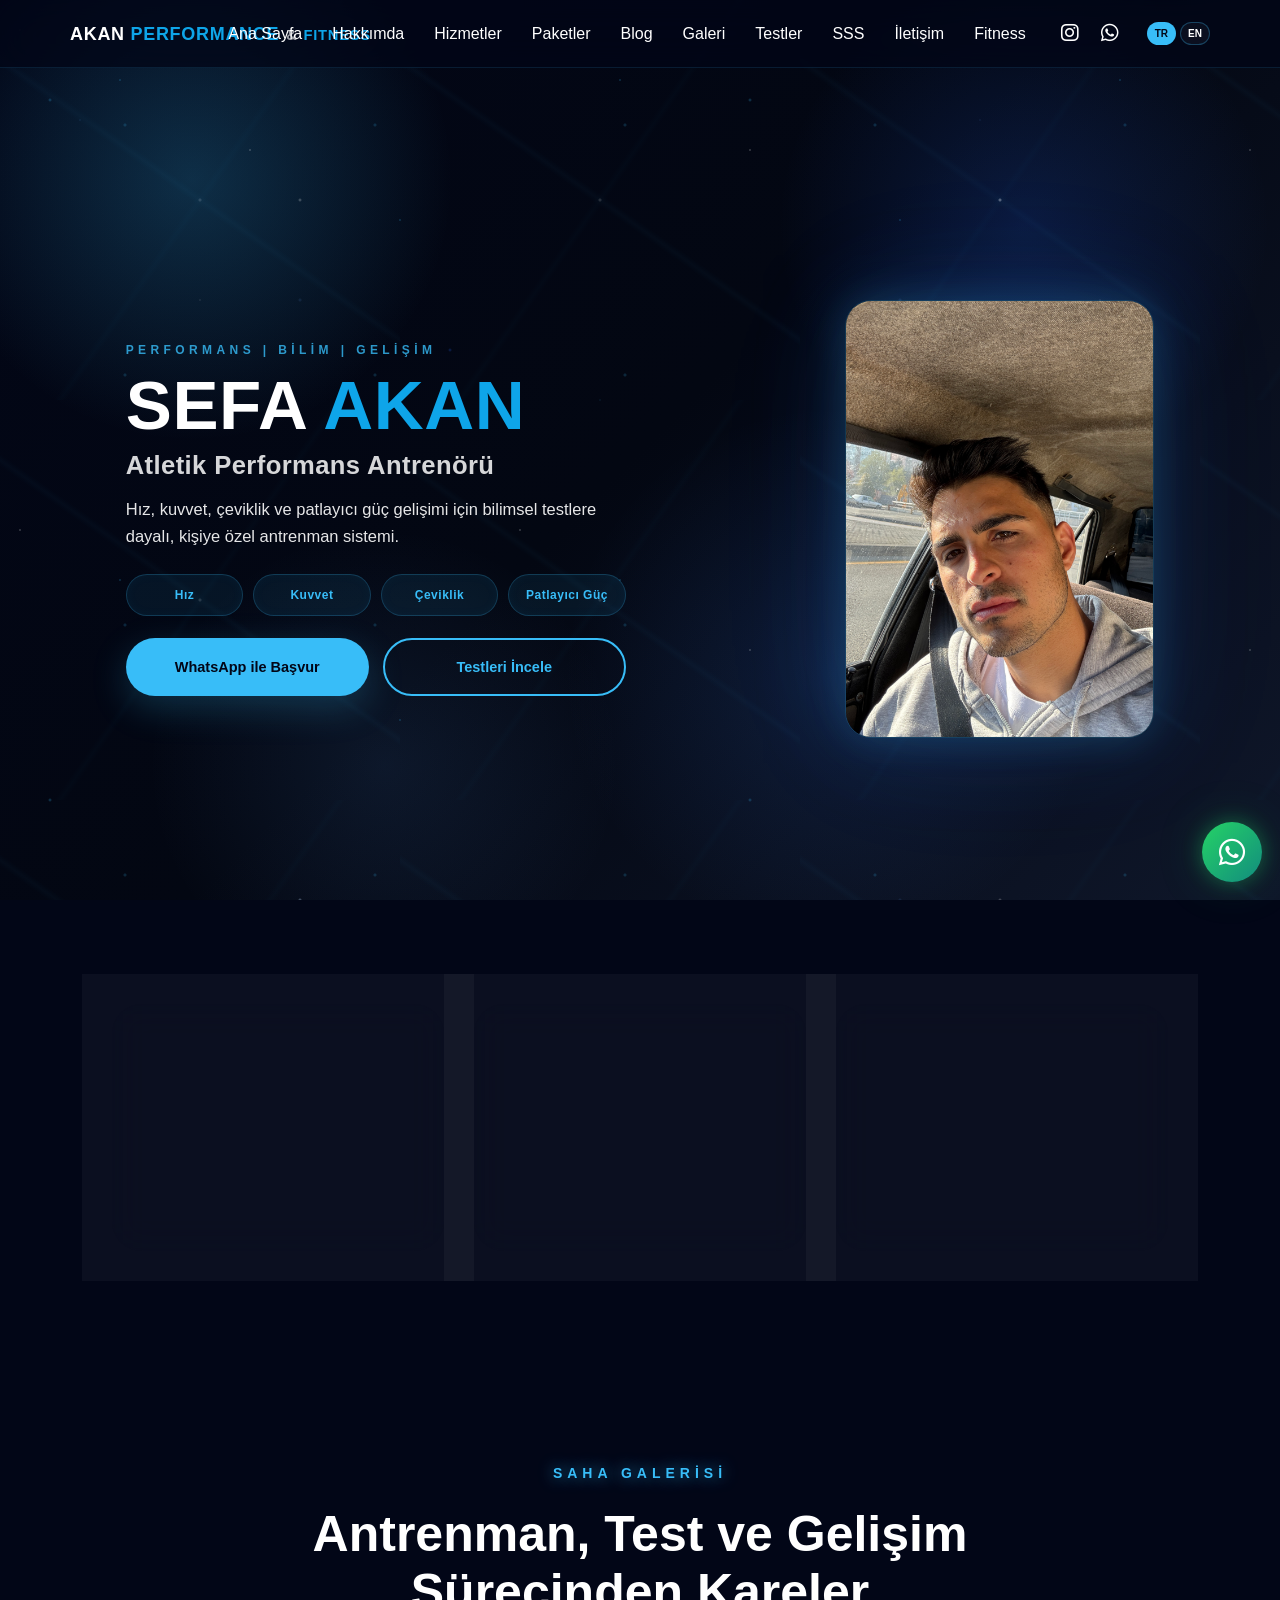
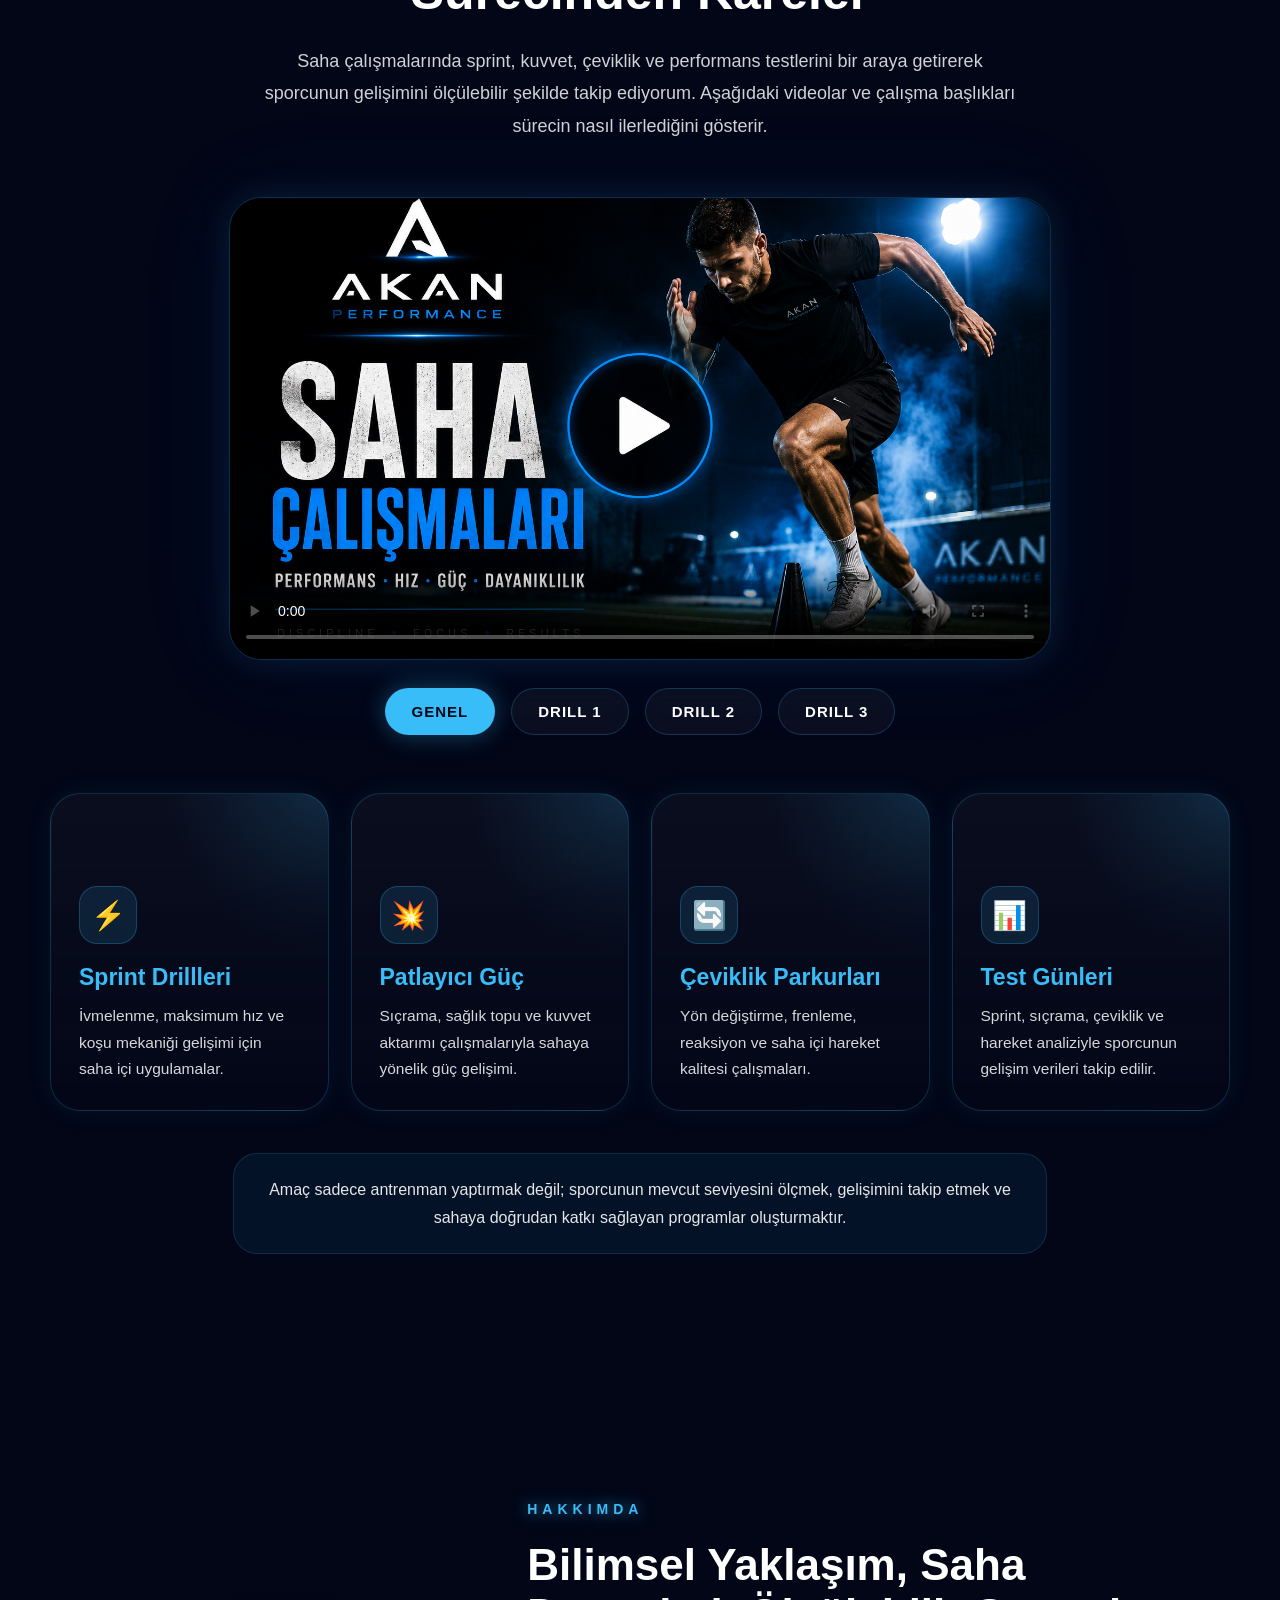
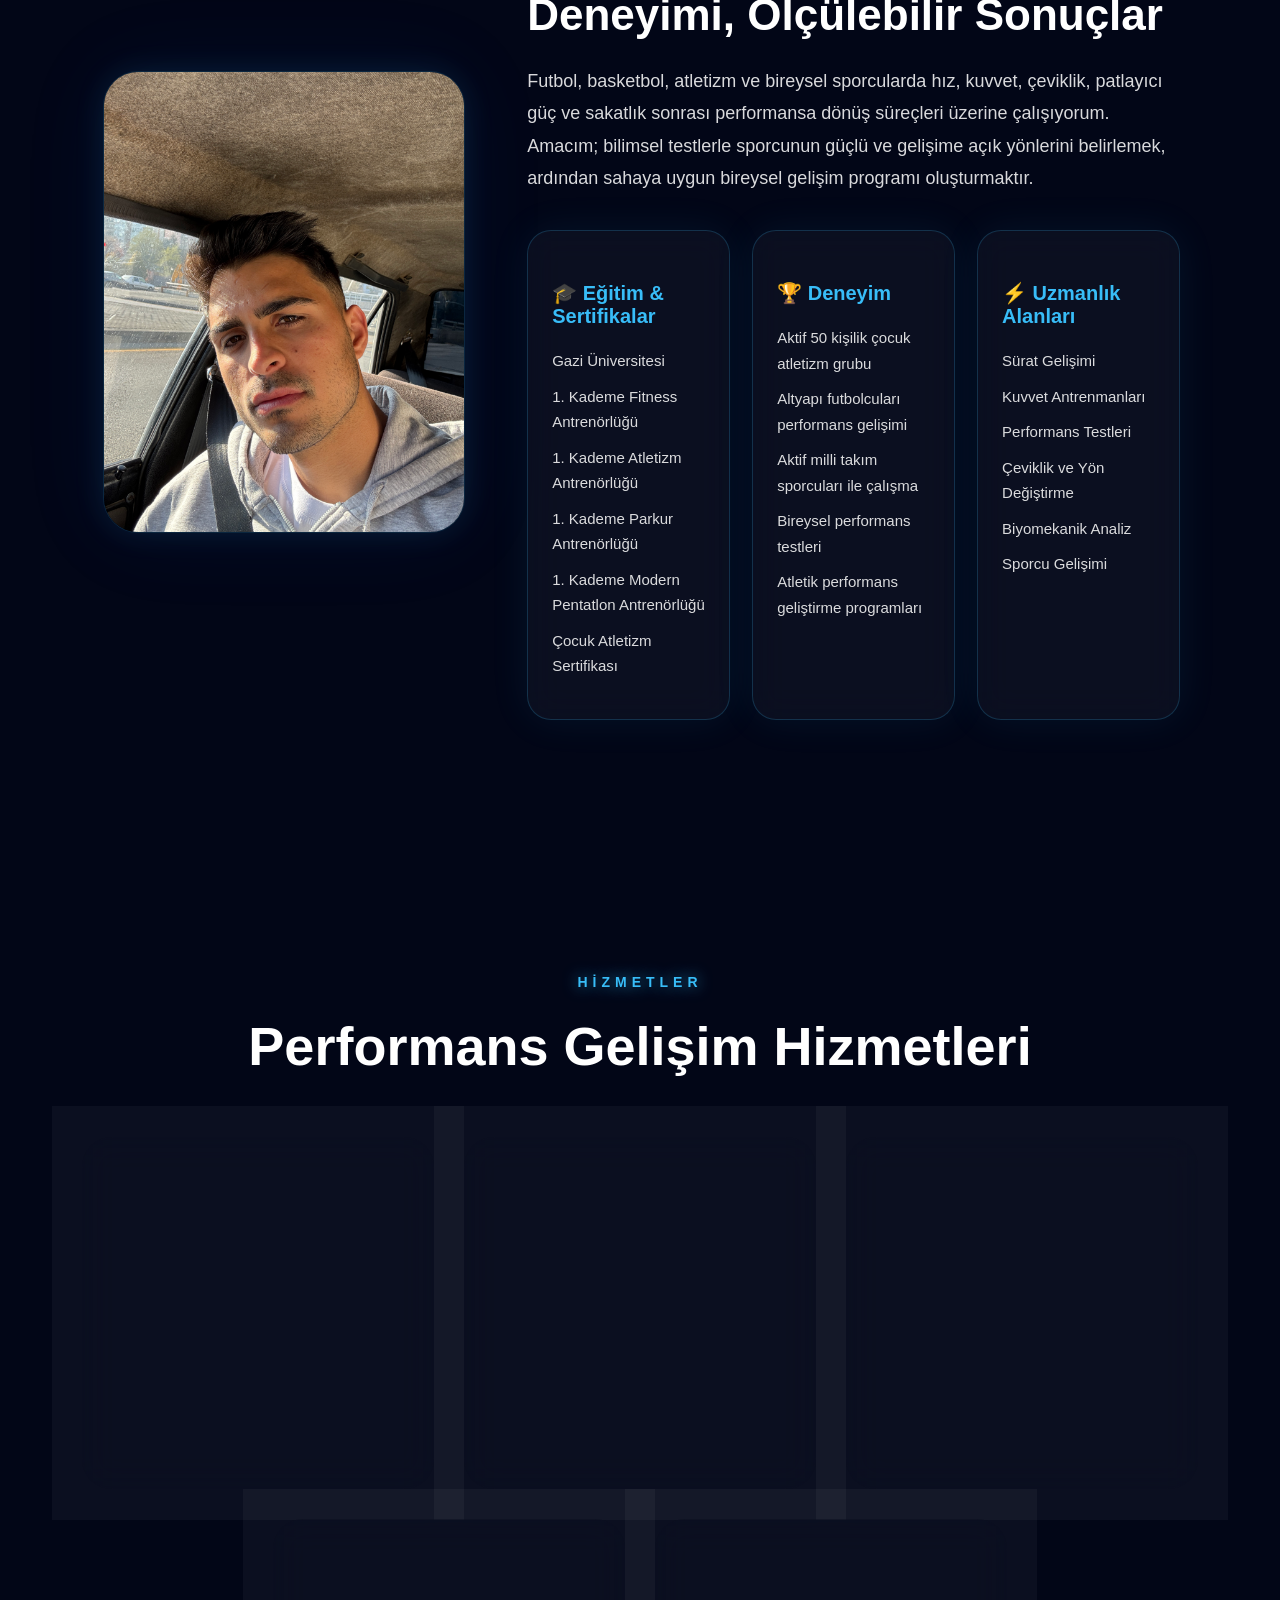
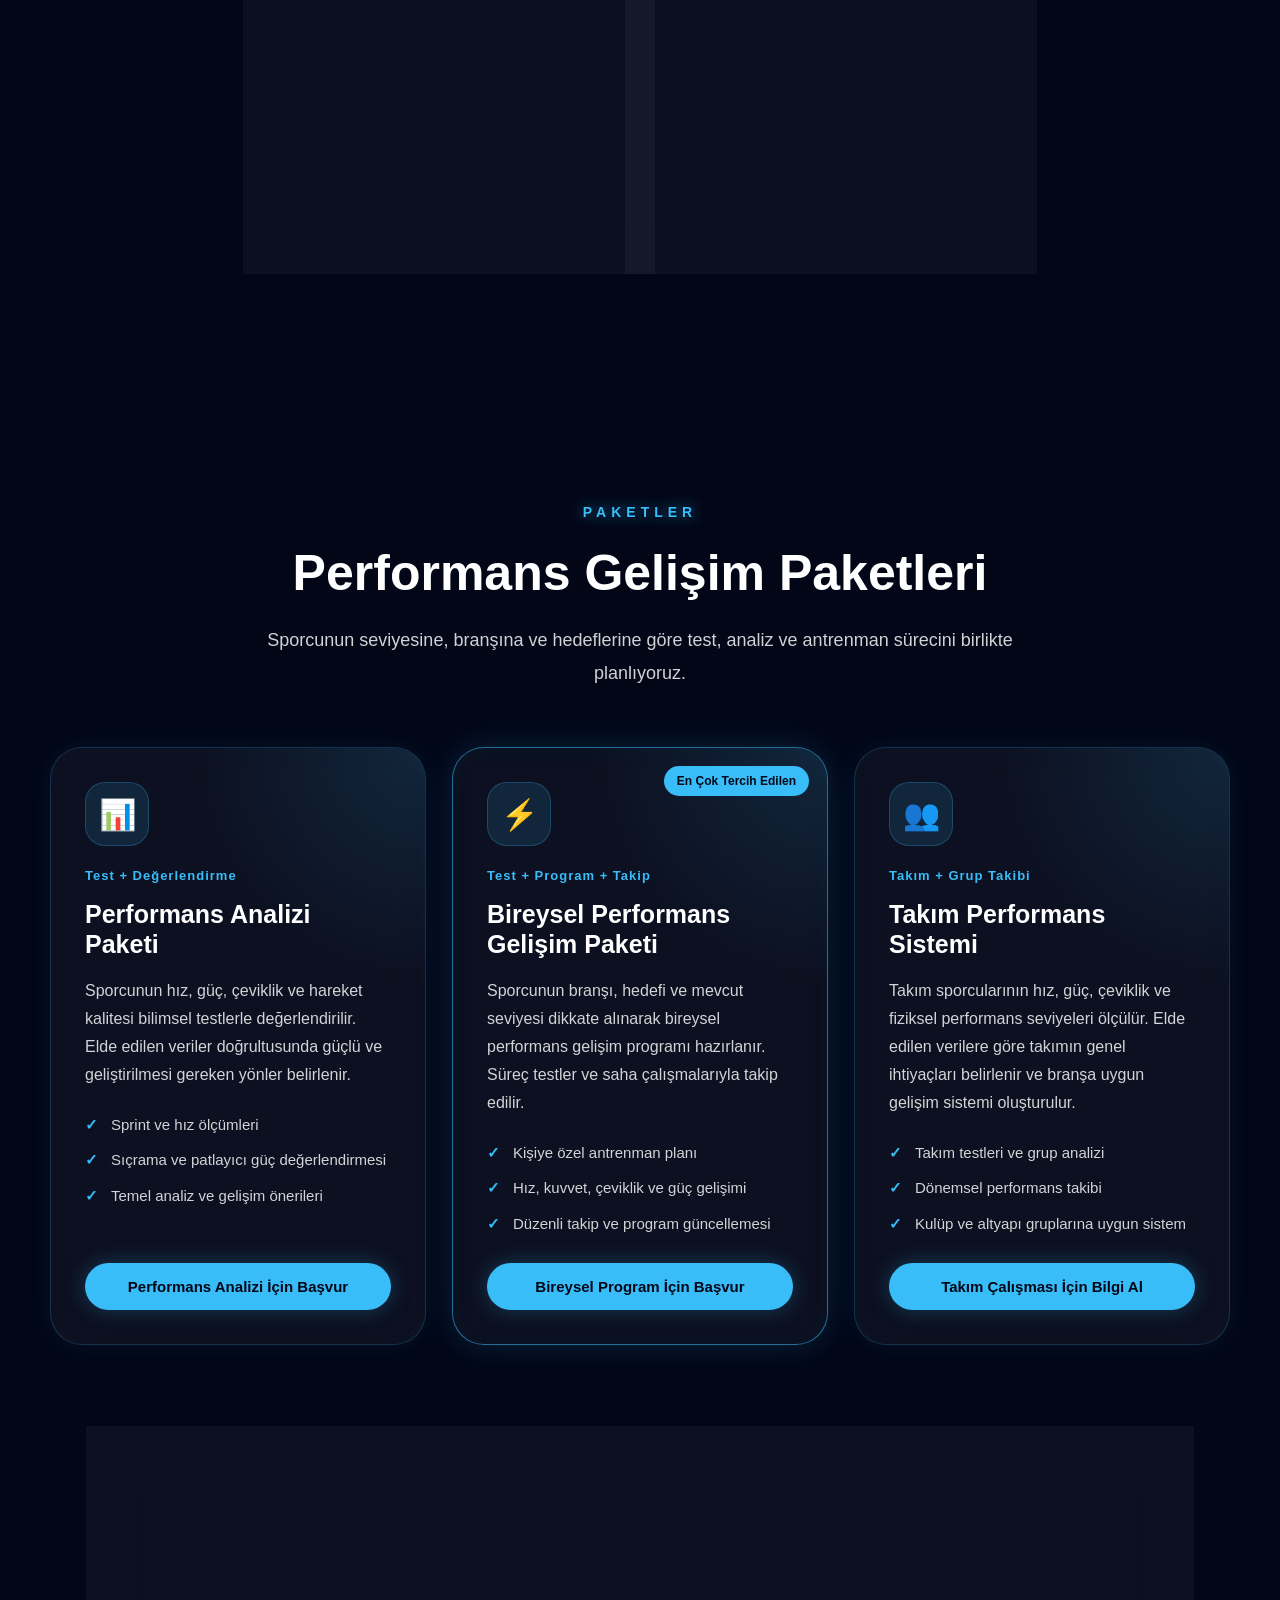
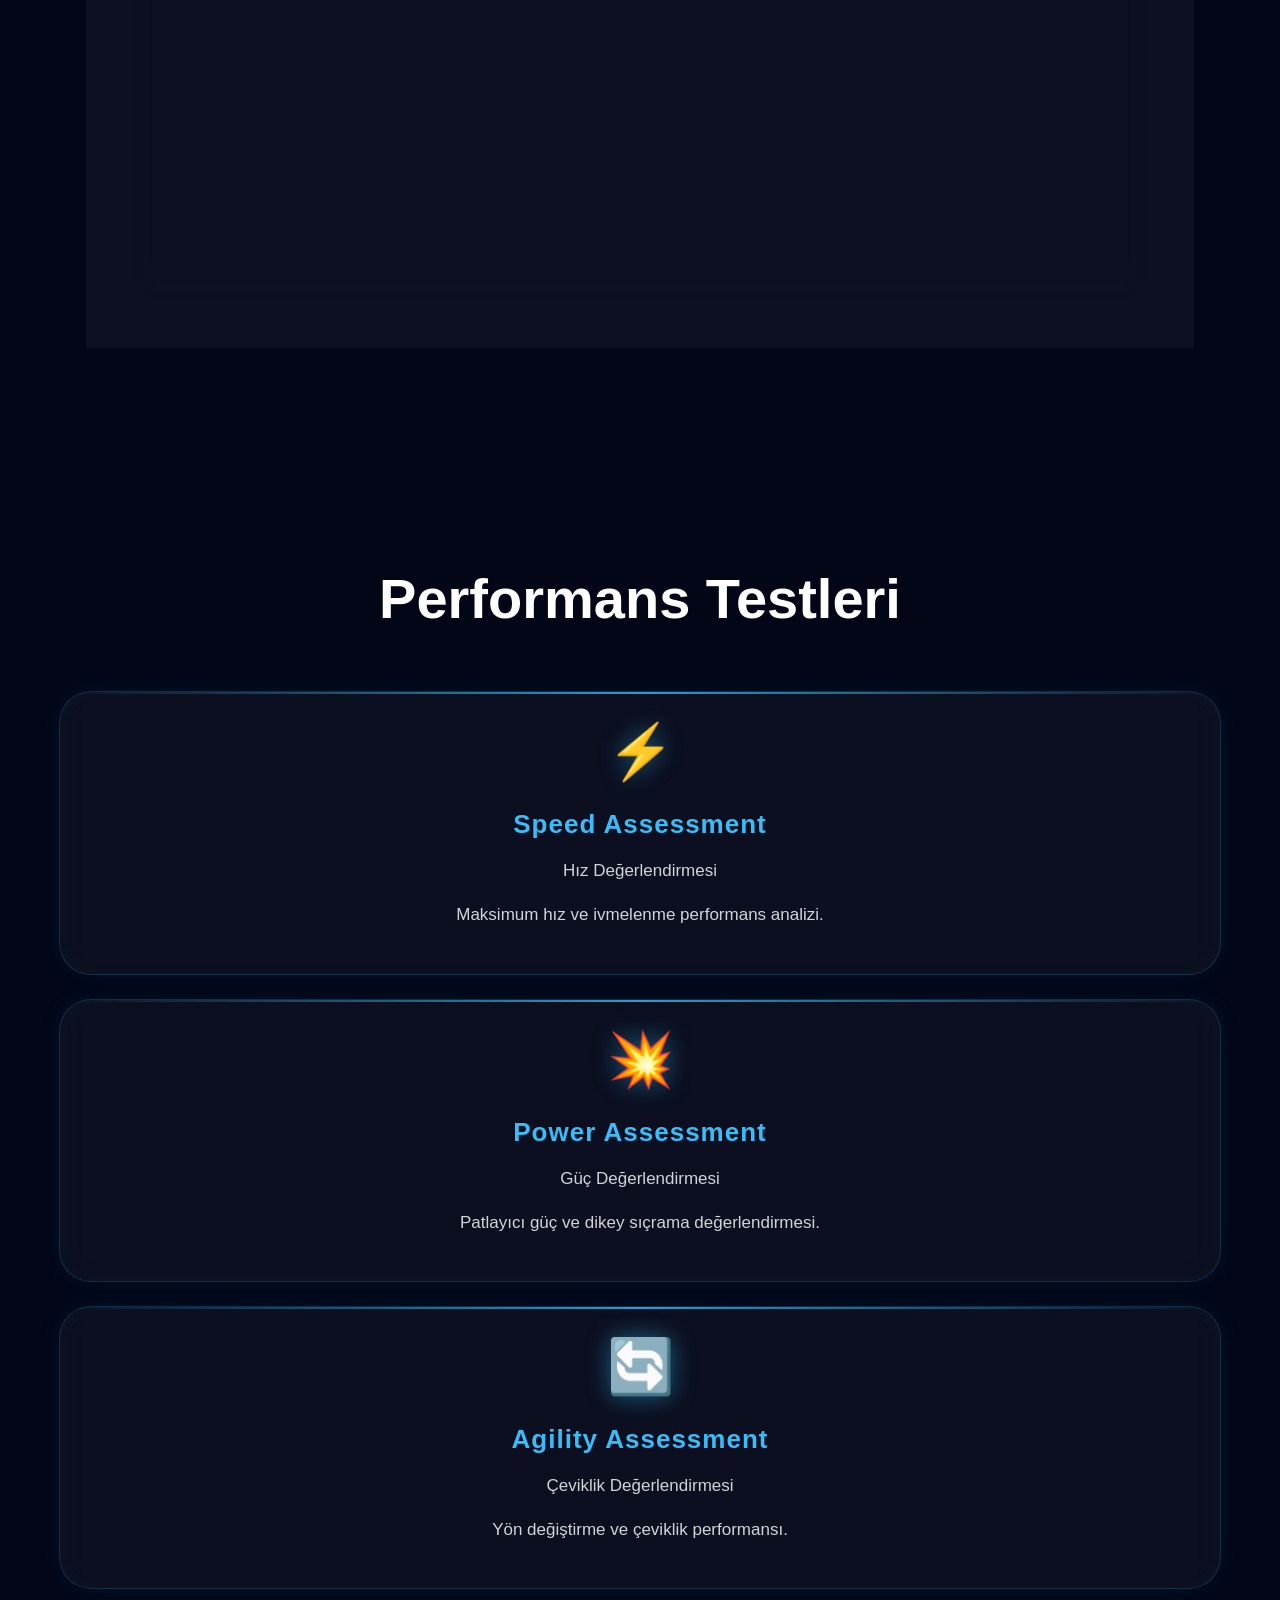
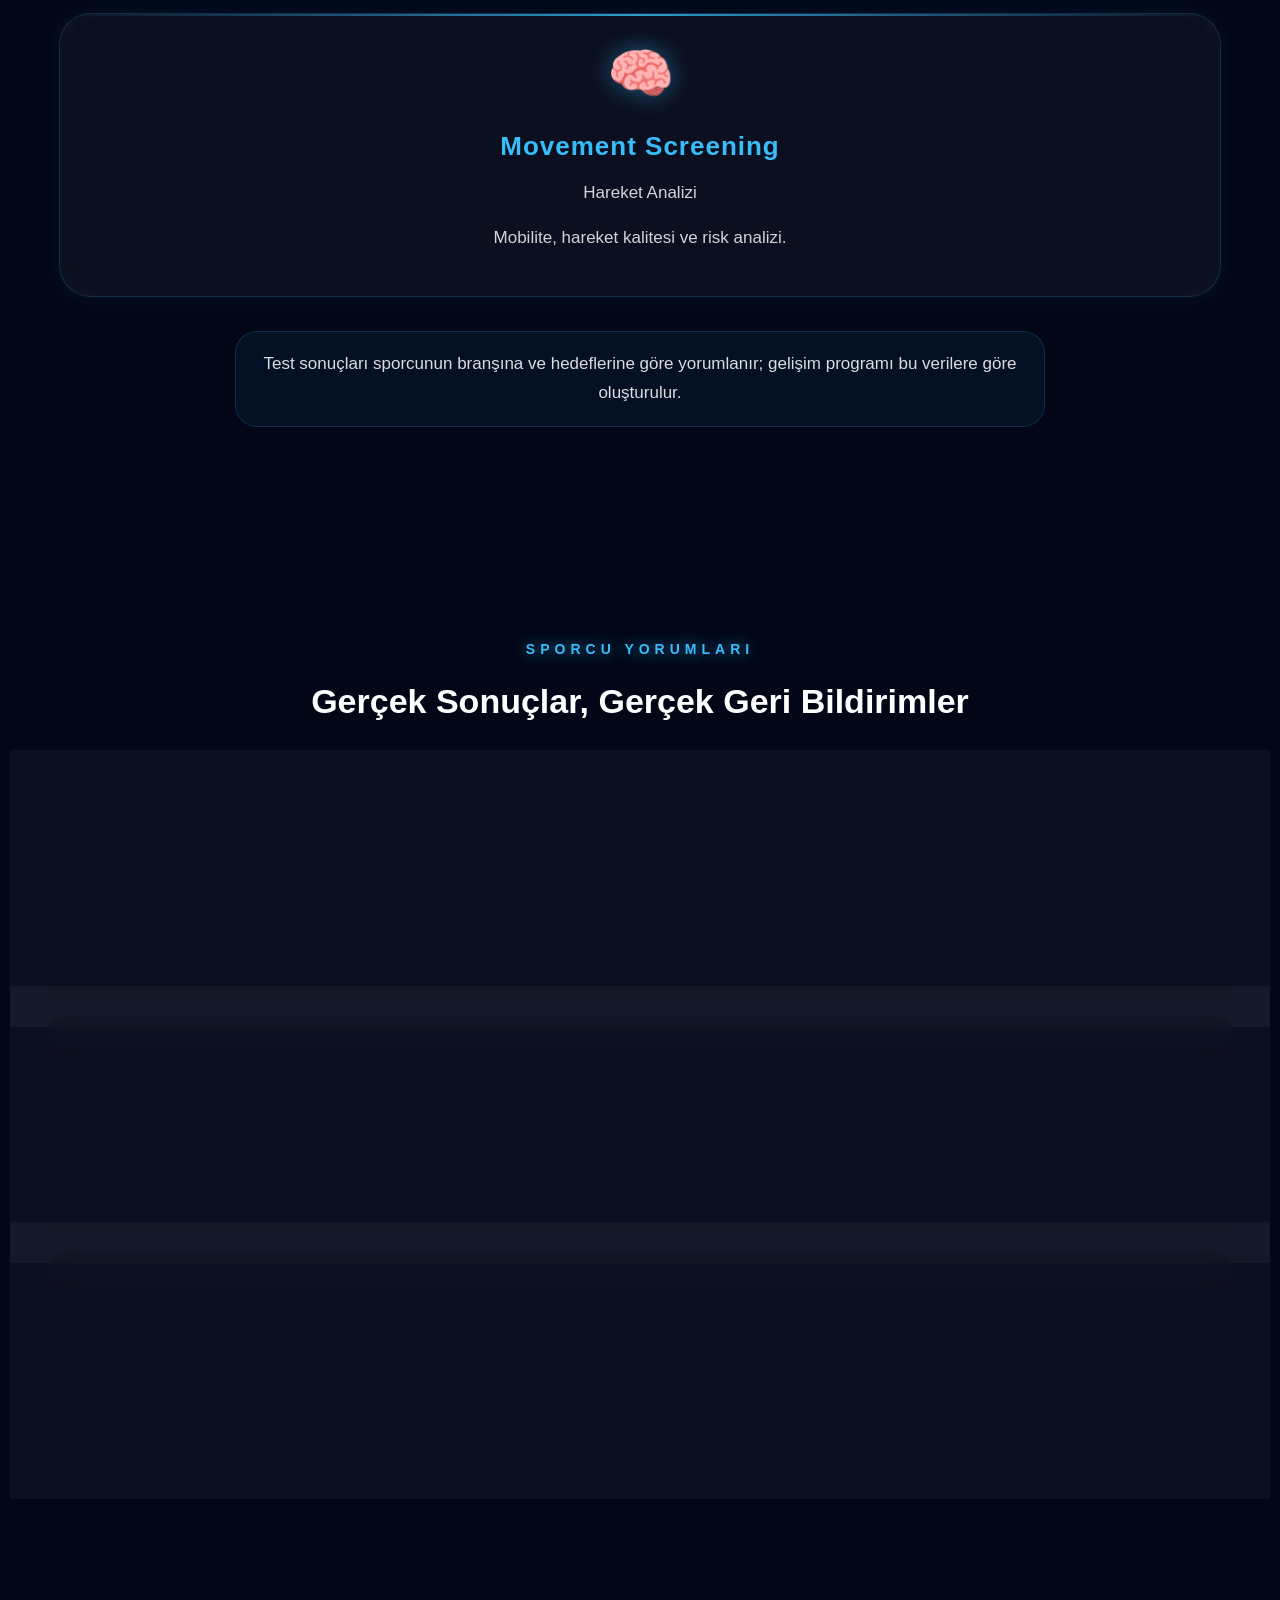
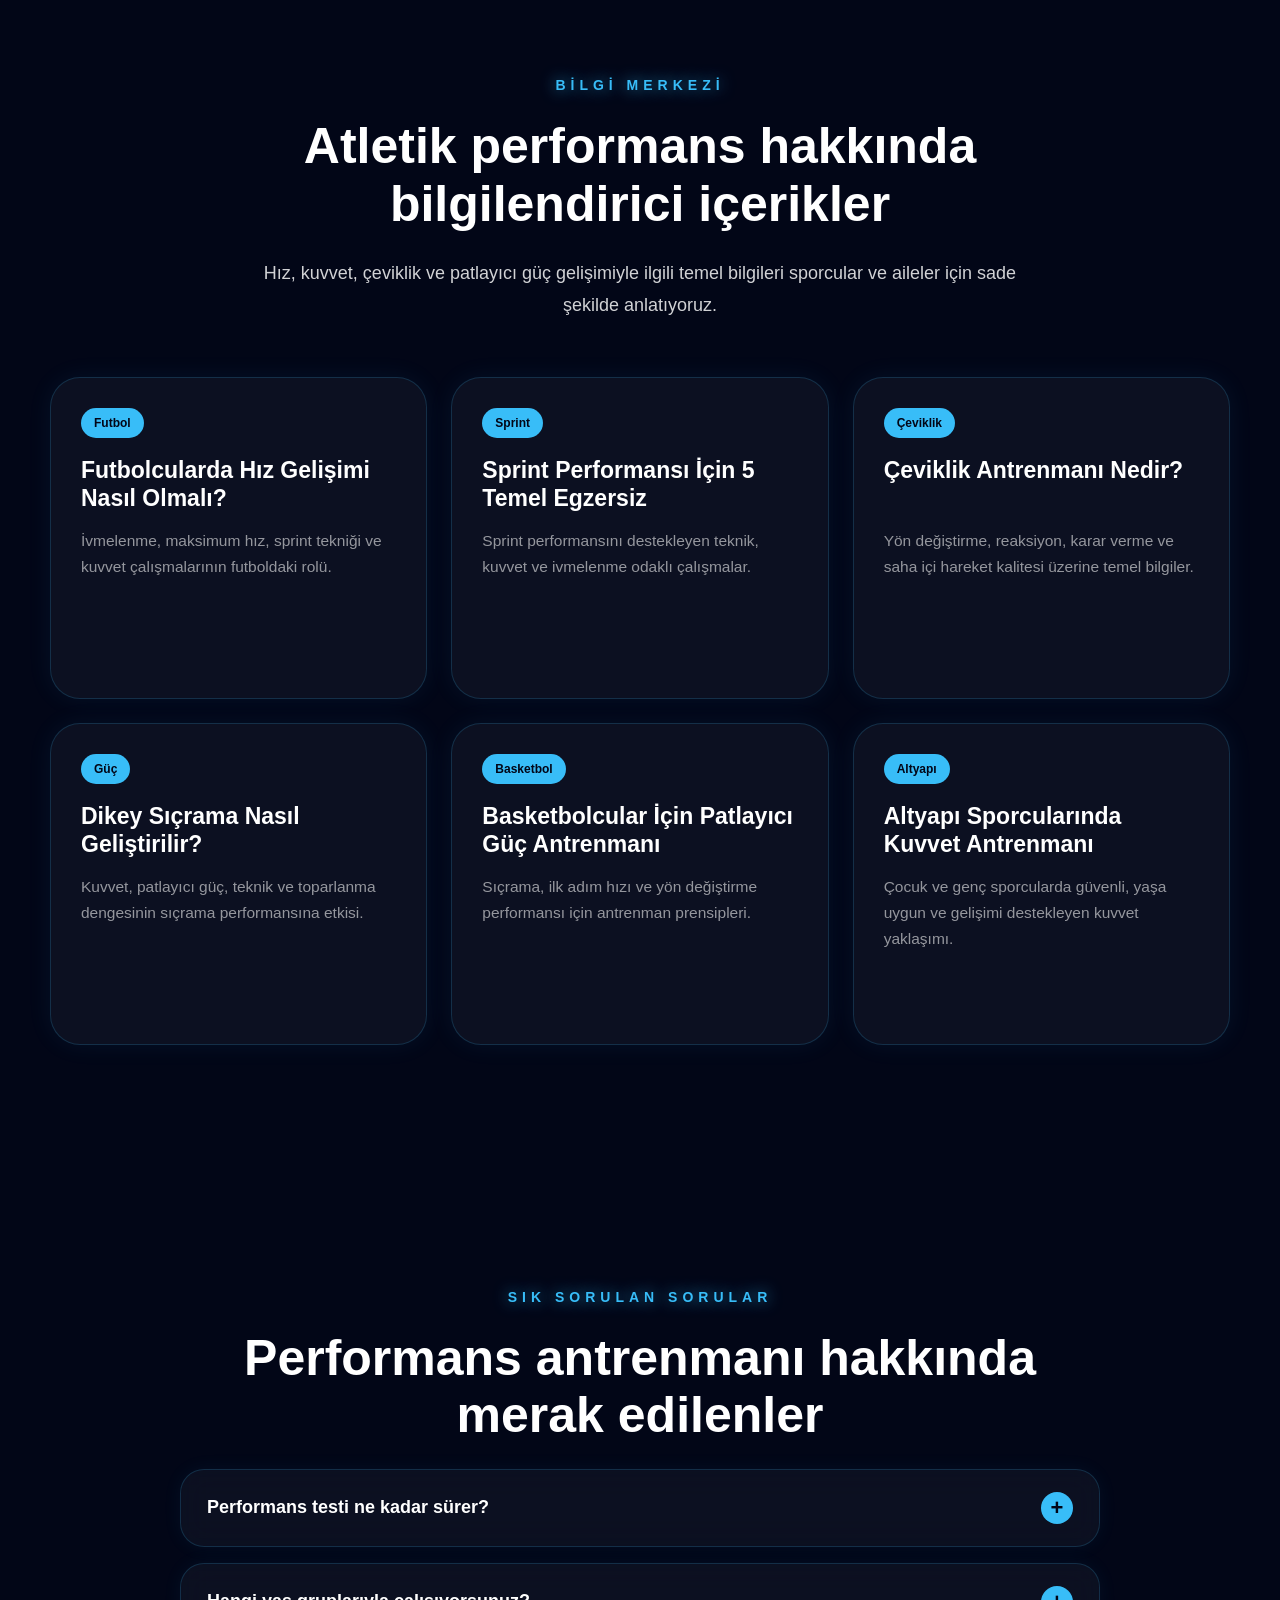
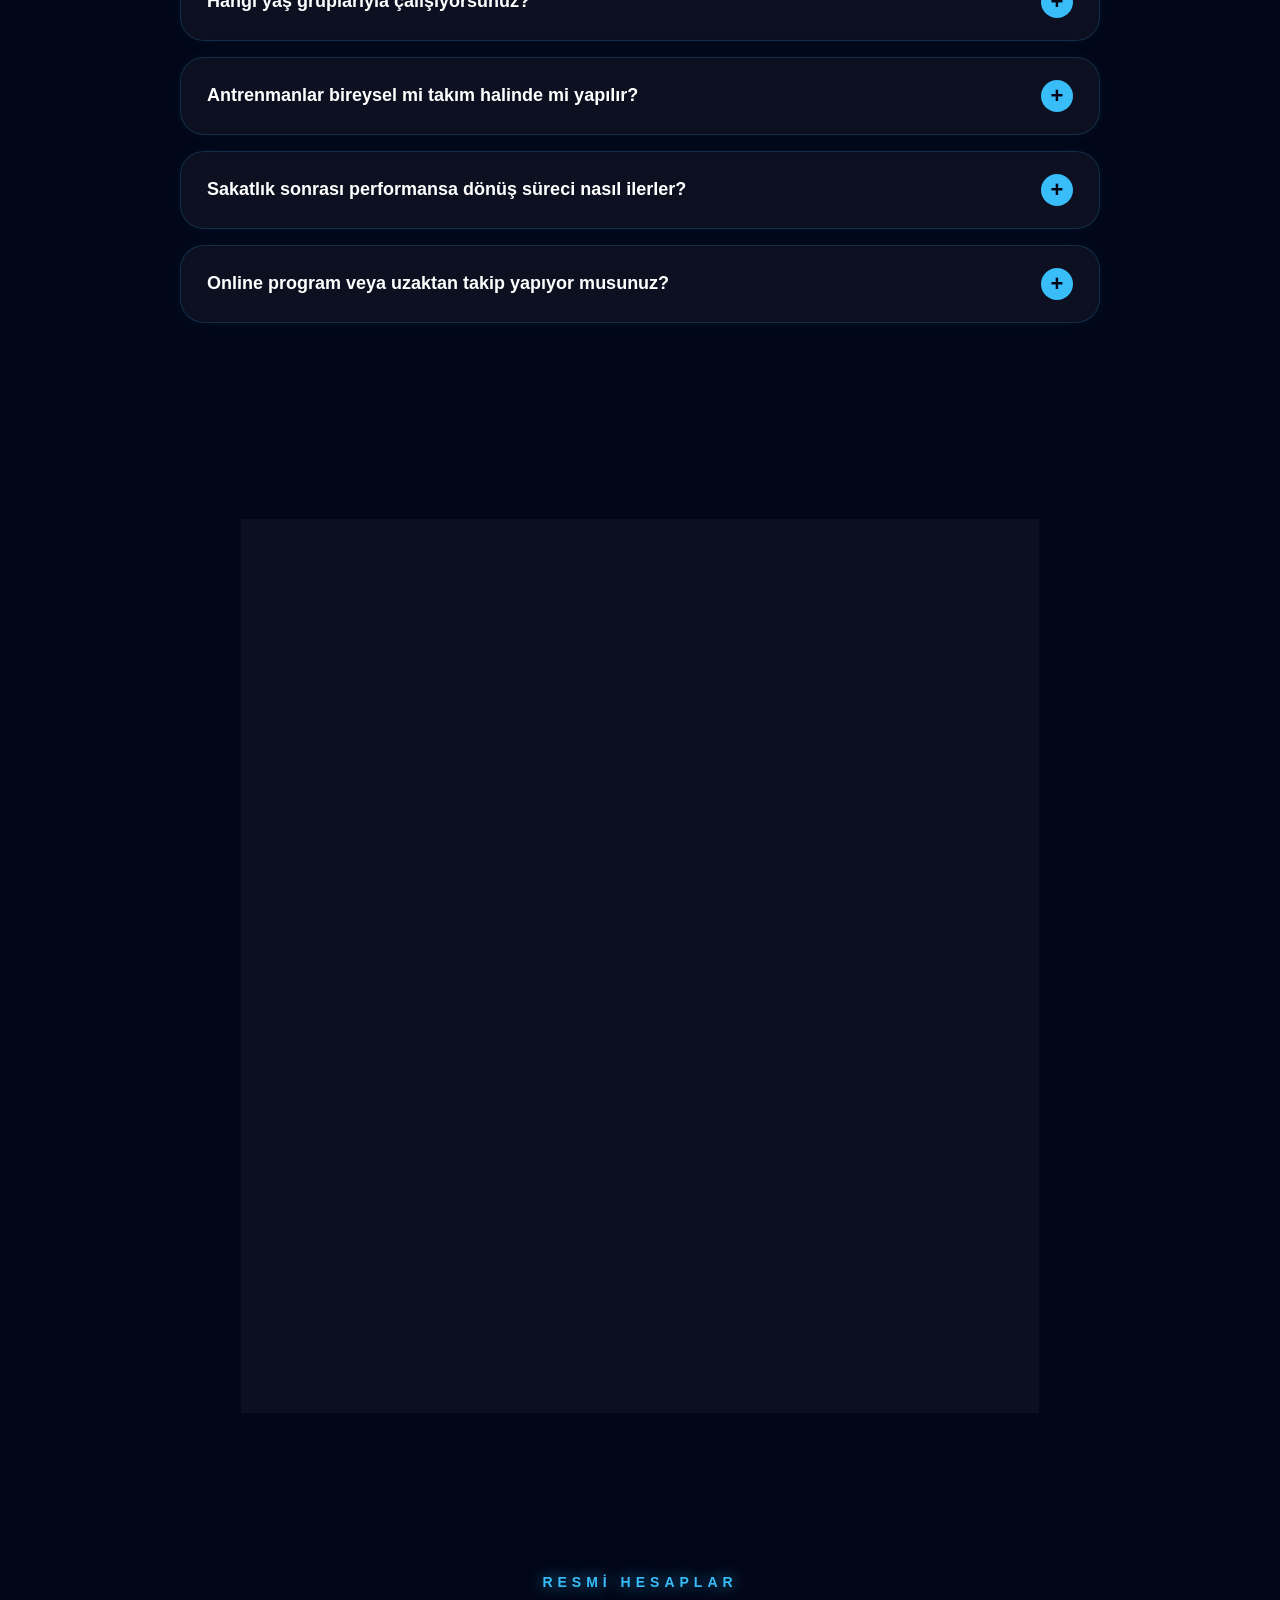
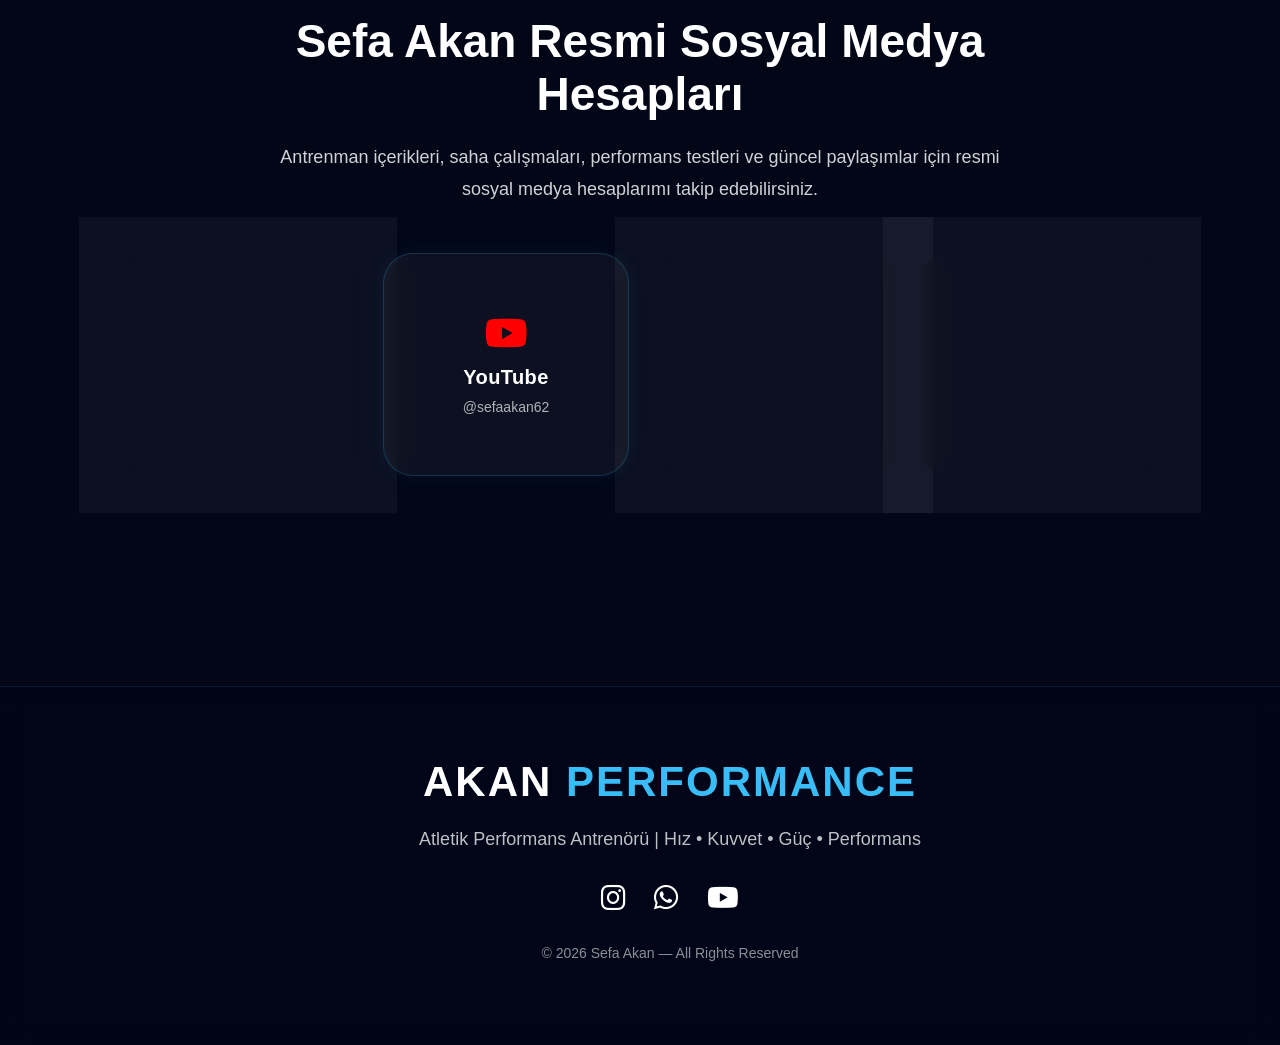
==== index.html @ 5e1430e4 "a" ====
<!DOCTYPE html>
<html lang="tr">
<head>

  <!-- Google Analytics -->
  <script async src="https://www.googletagmanager.com/gtag/js?id=G-FM0D1YC6FM"></script>
  <script>
    window.dataLayer = window.dataLayer || [];
    function gtag(){dataLayer.push(arguments);}
    gtag('js', new Date());
    gtag('config', 'G-FM0D1YC6FM');
  </script>

  <meta charset="UTF-8">
  <meta name="viewport" content="width=device-width, initial-scale=1.0">

  <!-- TITLE & SEO -->
  <title>Sefa Akan | Atletik Performans Antrenörü | Hız, Kuvvet ve Performans Testleri</title>

  <meta name="description" content="Sefa Akan ile hız, kuvvet, çeviklik, patlayıcı güç ve performans testlerine dayalı bilimsel atletik performans antrenmanları. Sporcular için bireysel ve takım performans gelişimi.">

  <meta name="keywords" content="Sefa Akan, atletik performans antrenörü, performans testi, hız antrenmanı, çeviklik antrenmanı, kuvvet antrenmanı, sprint antrenmanı, futbol performans, basketbol performans, Zonguldak performans antrenörü">

  <meta name="author" content="Sefa Akan">
  <meta name="robots" content="index, follow, max-image-preview:large">
  <meta name="theme-color" content="#020617">
  <meta name="application-name" content="AKAN PERFORMANCE">

  <link rel="canonical" href="https://akanperformance.com/">
<link rel="icon" type="image/png" sizes="512x512" href="/favicon.png">
<link rel="shortcut icon" href="/favicon.ico">
<link rel="apple-touch-icon" href="/apple-touch-icon.png">

  <!-- OPEN GRAPH -->
  <meta property="og:locale" content="tr_TR">
  <meta property="og:site_name" content="AKAN PERFORMANCE">
  <meta property="og:title" content="Sefa Akan | Atletik Performans Antrenörü">
  <meta property="og:description" content="Hız, kuvvet, çeviklik ve patlayıcı güç gelişimi için bilimsel testlere dayalı atletik performans antrenmanları.">
  <meta property="og:image" content="https://akanperformance.com/og-image.jpg">
  <meta property="og:url" content="https://akanperformance.com/">
  <meta property="og:type" content="website">

  <!-- TWITTER -->
  <meta name="twitter:card" content="summary_large_image">
  <meta name="twitter:title" content="Sefa Akan | Atletik Performans Antrenörü">
  <meta name="twitter:description" content="Bilimsel testler, performans analizi ve sahaya uygun antrenman programlarıyla sporcu gelişimi.">
  <meta name="twitter:image" content="https://akanperformance.com/og-image.jpg">
  <meta name="twitter:site" content="@19Sefa04">

  <!-- SECURITY -->
  <meta http-equiv="X-Content-Type-Options" content="nosniff">
  <meta name="referrer" content="strict-origin-when-cross-origin">

  <!-- FONT AWESOME -->
  <link rel="stylesheet" href="https://cdnjs.cloudflare.com/ajax/libs/font-awesome/6.5.1/css/all.min.css">

  <!-- STRUCTURED DATA -->
  <script type="application/ld+json">
  {
    "@context": "https://schema.org",
    "@type": "Person",
    "name": "Sefa Akan",
    "jobTitle": "Atletik Performans Antrenörü",
    "url": "https://akanperformance.com/",
    "image": "https://akanperformance.com/og-image.jpg",
    "sameAs": [
      "https://www.instagram.com/sefa.akann/",
      "https://x.com/19Sefa04",
      "https://youtube.com/@sefaakan62",
      "https://t.me/SefaAKAN"
    ]
  }
  </script>

  <script type="application/ld+json">
  {
    "@context": "https://schema.org",
    "@type": "LocalBusiness",
    "name": "AKAN PERFORMANCE",
    "image": "https://akanperformance.com/og-image.jpg",
    "url": "https://akanperformance.com/",
    "description": "Sefa Akan ile hız, kuvvet, çeviklik, patlayıcı güç ve performans testlerine dayalı bilimsel atletik performans antrenmanları.",
    "founder": {
      "@type": "Person",
      "name": "Sefa Akan",
      "jobTitle": "Atletik Performans Antrenörü"
    },
    "areaServed": "Türkiye",
    "sameAs": [
      "https://www.instagram.com/sefa.akann/",
      "https://x.com/19Sefa04",
      "https://youtube.com/@sefaakan62",
      "https://t.me/SefaAKAN"
    ]
  }
  </script>
  <link rel="stylesheet" href="style.css?v=20260710-hero-align">
</head>

<body>
  <div id="loader">
  <div class="loader-content">
    <div class="loader-logo">
      AKAN <span>PERFORMANCE</span>
    </div>

    <p>PERFORMANS SİSTEMİ</p>

    <div class="loader-progress">
      <div class="loader-progress-bar"></div>
    </div>

    <small>HAZIRLANIYOR...</small>
  </div>
</div>
  <div id="top"></div>
  
  
  
  
  <div class="space-bg">
  <div class="stars stars1"></div>
  <div class="stars stars2"></div>
  <div class="stars stars3"></div>
  <div class="network"></div>
  <div class="particles"></div>
</div>
  <div class="cursor-glow"></div>

  <div class="navbar">
  <div class="logo brand-logo">
    <a href="#top" class="brand-main" aria-label="AKAN Performance ana sayfa">
      AKAN <span>PERFORMANCE</span>
    </a>
    <span class="brand-extra">
      <span class="brand-separator">&amp;</span>
      <a href="/fitness/" class="brand-fitness" aria-label="Fitness sayfasına git">FITNESS</a>
    </span>
  </div>

  <div class="menu" id="mobileMenu">
    <a href="#top" data-tr="Ana Sayfa" data-en="Home">Ana Sayfa</a>
    <a href="#hakkimda" data-tr="Hakkımda" data-en="About">Hakkımda</a>
    <a href="#services" data-tr="Hizmetler" data-en="Services">Hizmetler</a>
    <a href="#paketler" data-tr="Paketler" data-en="Packages">Paketler</a>
    <a href="#blog" data-tr="Blog" data-en="Blog">Blog</a>
    <a href="#galeri" data-tr="Galeri" data-en="Gallery">Galeri</a>
    <a href="#testler" data-tr="Testler" data-en="Tests">Testler</a>
    <a href="#sss" data-tr="SSS" data-en="FAQ">SSS</a>
    <a href="#iletisim" data-tr="İletişim" data-en="Contact">İletişim</a>
    <a href="/fitness/" data-tr="Fitness" data-en="Fitness">Fitness</a>
  </div>

  <div class="nav-socials">
    <a href="https://www.instagram.com/sefa.akann/" target="_blank" aria-label="Instagram">
      <i class="fa-brands fa-instagram"></i>
    </a>

    <a href="https://wa.me/905015440670" target="_blank" aria-label="WhatsApp">
      <i class="fa-brands fa-whatsapp"></i>
    </a>

    <div class="language-toggle">
      <button id="trBtn" class="lang-btn active">TR</button>
      <button id="enBtn" class="lang-btn">EN</button>
    </div>
  </div>

  <div class="menu-toggle" id="menuToggle">☰</div>
</div>


  <!-- HERO -->
 <div class="hero">
  <div class="hero-wrapper">

    <div class="hero-text">
      <p
        class="hero-small"
        data-tr="PERFORMANS | BİLİM | GELİŞİM"
        data-en="PERFORMANCE | SCIENCE | DEVELOPMENT">
        PERFORMANS | BİLİM | GELİŞİM
      </p>

      <h1>SEFA <span>AKAN</span></h1>

      <h2
        data-tr="Atletik Performans Antrenörü"
        data-en="Athletic Performance Coach">
        Atletik Performans Antrenörü
      </h2>

      <p
        class="hero-desc"
        data-tr="Hız, kuvvet, çeviklik ve patlayıcı güç gelişimi için bilimsel testlere dayalı, kişiye özel antrenman sistemi."
        data-en="A personalized training system based on scientific testing for speed, strength, agility and explosive power development.">
        Hız, kuvvet, çeviklik ve patlayıcı güç gelişimi için bilimsel testlere dayalı, kişiye özel antrenman sistemi.
      </p>

      <div class="hero-badges">
        <span data-tr="Hız" data-en="Speed">Hız</span>
        <span data-tr="Kuvvet" data-en="Strength">Kuvvet</span>
        <span data-tr="Çeviklik" data-en="Agility">Çeviklik</span>
        <span data-tr="Patlayıcı Güç" data-en="Power">Patlayıcı Güç</span>
      </div>

      <div class="hero-buttons">
        <a href="https://wa.me/905015440670" target="_blank" class="hero-btn primary" data-tr="WhatsApp ile Başvur" data-en="Apply via WhatsApp">WhatsApp ile Başvur</a>
        <a href="#testler" class="hero-btn secondary" data-tr="Testleri İncele" data-en="View Tests">Testleri İncele</a>
      </div>
    </div>

    <div class="hero-image">
      <img src="profile1.jpeg" alt="Sefa Akan">
    </div>

  </div>
</div>
<section class="stats-section fade-up">
 <div class="stat-card">
    <div class="stat-icon">
      <i class="fa-solid fa-users"></i>
    </div>
    <h3 class="counter" data-target="100">100+</h3>
    <p>Sporcu</p>
  </div>

  <div class="stat-card">
    <div class="stat-icon">
      <i class="fa-solid fa-people-group"></i>
    </div>
    <h3 class="counter" data-target="10">10+</h3>
    <p>Takım</p>
  </div>

  <div class="stat-card">
    <div class="stat-icon">
      <i class="fa-solid fa-dumbbell"></i>
    </div>
    <h3 class="counter" data-target="1000">1000+</h3>
    <p>Antrenman Saati</p>
  </div>

</section>

<!-- SAHA GALERİSİ -->
<section id="galeri" class="gallery-section fade-up">
  <p class="section-label" data-tr="SAHA GALERİSİ" data-en="FIELD GALLERY">SAHA GALERİSİ</p>
  <h2 data-tr="Antrenman, Test ve Gelişim Sürecinden Kareler" data-en="Training, Testing and Development in Action">
    Antrenman, Test ve Gelişim Sürecinden Kareler
  </h2>

  <p
    class="gallery-desc"
    data-tr="Saha çalışmalarında sprint, kuvvet, çeviklik ve performans testlerini bir araya getirerek sporcunun gelişimini ölçülebilir şekilde takip ediyorum. Aşağıdaki videolar ve çalışma başlıkları sürecin nasıl ilerlediğini gösterir."
    data-en="Field sessions combine sprint, strength, agility and performance testing to track athlete development in a measurable way. The videos and training categories below show how the process works.">
    Saha çalışmalarında sprint, kuvvet, çeviklik ve performans testlerini bir araya getirerek sporcunun gelişimini ölçülebilir şekilde takip ediyorum. Aşağıdaki videolar ve çalışma başlıkları sürecin nasıl ilerlediğini gösterir.
  </p>

  <div class="gallery-video">
    <div class="video-player">
      <video
        id="mainVideo"
        controls
        preload="metadata"
        poster="video-kapak-fotoğrafı.png"
        playsinline
        webkit-playsinline>
        <source src="video.mp4" type="video/mp4">
      </video>
    </div>

    <div class="video-tabs">
      <button onclick="changeVideo('editvideo1.mp4','video-kapak-fotoğrafı.png', this)" class="active">GENEL</button>
      <button onclick="changeVideo('video.mp4','video-kapak-fotoğrafı.png', this)">DRILL 1</button>
      <button onclick="changeVideo('video2.mp4','video2-kapak-fotoğrafı.png', this)">DRILL 2</button>
      <button onclick="changeVideo('video3.mp4','video3-kapak-fotoğrafı.png', this)">DRILL 3</button>
    </div>
  </div>

  <div class="gallery-grid">
    <div class="gallery-card">
      <div class="gallery-icon">⚡</div>
      <h3 data-tr="Sprint Drillleri" data-en="Sprint Drills">Sprint Drillleri</h3>
      <p data-tr="İvmelenme, maksimum hız ve koşu mekaniği gelişimi için saha içi uygulamalar." data-en="Field-based work for acceleration, max speed and sprint mechanics.">
        İvmelenme, maksimum hız ve koşu mekaniği gelişimi için saha içi uygulamalar.
      </p>
    </div>

    <div class="gallery-card">
      <div class="gallery-icon">💥</div>
      <h3 data-tr="Patlayıcı Güç" data-en="Explosive Power">Patlayıcı Güç</h3>
      <p data-tr="Sıçrama, sağlık topu ve kuvvet aktarımı çalışmalarıyla sahaya yönelik güç gelişimi." data-en="Power development through jumps, medicine ball work and force transfer drills.">
        Sıçrama, sağlık topu ve kuvvet aktarımı çalışmalarıyla sahaya yönelik güç gelişimi.
      </p>
    </div>

    <div class="gallery-card">
      <div class="gallery-icon">🔄</div>
      <h3 data-tr="Çeviklik Parkurları" data-en="Agility Courses">Çeviklik Parkurları</h3>
      <p data-tr="Yön değiştirme, frenleme, reaksiyon ve saha içi hareket kalitesi çalışmaları." data-en="Change of direction, deceleration, reaction and movement quality drills.">
        Yön değiştirme, frenleme, reaksiyon ve saha içi hareket kalitesi çalışmaları.
      </p>
    </div>

    <div class="gallery-card">
      <div class="gallery-icon">📊</div>
      <h3 data-tr="Test Günleri" data-en="Testing Days">Test Günleri</h3>
      <p data-tr="Sprint, sıçrama, çeviklik ve hareket analiziyle sporcunun gelişim verileri takip edilir." data-en="Sprint, jump, agility and movement data are tracked through testing.">
        Sprint, sıçrama, çeviklik ve hareket analiziyle sporcunun gelişim verileri takip edilir.
      </p>
    </div>
  </div>

  <div
    class="gallery-note"
    data-tr="Amaç sadece antrenman yaptırmak değil; sporcunun mevcut seviyesini ölçmek, gelişimini takip etmek ve sahaya doğrudan katkı sağlayan programlar oluşturmaktır."
    data-en="The goal is not only training; it is measuring the athlete’s level, tracking progress and building programs that transfer directly to the field.">
    Amaç sadece antrenman yaptırmak değil; sporcunun mevcut seviyesini ölçmek, gelişimini takip etmek ve sahaya doğrudan katkı sağlayan programlar oluşturmaktır.
  </div>
</section>

<section id="hakkimda" class="about fade-up">
  <div class="about-container">

    <div class="about-image">
      <img src="profile1.jpeg" alt="Sefa Akan">
    </div>

    <div class="about-content">
      <p class="section-label" data-tr="HAKKIMDA" data-en="ABOUT">HAKKIMDA</p>

      <h2
        data-tr="Bilimsel Yaklaşım, Saha Deneyimi, Ölçülebilir Sonuçlar"
        data-en="Scientific Approach, Field Experience, Measurable Results">
        Bilimsel Yaklaşım, Saha Deneyimi, Ölçülebilir Sonuçlar
      </h2>

      <p
        class="about-text"
        data-tr="Futbol, basketbol, atletizm ve bireysel sporcularda hız, kuvvet, çeviklik, patlayıcı güç ve sakatlık sonrası performansa dönüş süreçleri üzerine çalışıyorum. Amacım; bilimsel testlerle sporcunun güçlü ve gelişime açık yönlerini belirlemek, ardından sahaya uygun bireysel gelişim programı oluşturmaktır."
        data-en="I work with football, basketball, athletics and individual athletes on speed, strength, agility, explosive power and return-to-performance processes. My goal is to identify each athlete’s strengths and development areas through scientific testing, then build a field-based individual performance plan.">
        Futbol, basketbol, atletizm ve bireysel sporcularda hız, kuvvet, çeviklik, patlayıcı güç ve sakatlık sonrası performansa dönüş süreçleri üzerine çalışıyorum. Amacım; bilimsel testlerle sporcunun güçlü ve gelişime açık yönlerini belirlemek, ardından sahaya uygun bireysel gelişim programı oluşturmaktır.
      </p>

      <div class="about-grid">

        <div class="about-card">
          <h3>🎓 Eğitim & Sertifikalar</h3>
          <ul>
            <li>Gazi Üniversitesi</li>
            <li>1. Kademe Fitness Antrenörlüğü</li>
            <li>1. Kademe Atletizm Antrenörlüğü</li>
            <li>1. Kademe Parkur Antrenörlüğü</li>
            <li>1. Kademe Modern Pentatlon Antrenörlüğü</li>
            <li>Çocuk Atletizm Sertifikası</li>
          </ul>
        </div>

        <div class="about-card">
          <h3>🏆 Deneyim</h3>
          <ul>
            <li>Aktif 50 kişilik çocuk atletizm grubu</li>
            <li>Altyapı futbolcuları performans gelişimi</li>
            <li>Aktif milli takım sporcuları ile çalışma</li>
            <li>Bireysel performans testleri</li>
            <li>Atletik performans geliştirme programları</li>
          </ul>
        </div>

        <div class="about-card">
  <h3>⚡ Uzmanlık Alanları</h3>
  <ul>
    <li>Sürat Gelişimi</li>
    <li>Kuvvet Antrenmanları</li>
    <li>Performans Testleri</li>
    <li>Çeviklik ve Yön Değiştirme</li>
    <li>Biyomekanik Analiz</li>
    <li>Sporcu Gelişimi</li>
  </ul>
</div>

      </div>
    </div>

  </div>
</section>


<div id="services" class="services fade-up">
  <p class="section-label" data-tr="HİZMETLER" data-en="SERVICES">HİZMETLER</p>
  <h2
    data-tr="Performans Gelişim Hizmetleri"
    data-en="Performance Development Services">
    Performans Gelişim Hizmetleri
  </h2>

  <div class="service-cards">

    <div class="service-card">
      <div class="service-icon">🏃</div>
      <h3>Athletic Performance Training</h3>
      <p class="service-subtitle" data-tr="Atletik Performans Antrenmanı" data-en="Athletic Performance Training">Atletik Performans Antrenmanı</p>
      <p data-tr="Sporcunun branşına, yaşına ve hedeflerine göre kişiye özel performans geliştirme süreci."
         data-en="A personalized performance development process based on the athlete’s sport, age and goals.">Sporcunun branşına, yaşına ve hedeflerine göre kişiye özel performans geliştirme süreci.</p>
    </div>

    <div class="service-card">
      <div class="service-icon">⚡</div>
      <h3>Speed Development</h3>
      <p class="service-subtitle" data-tr="Hız ve Sprint Gelişimi" data-en="Speed and Sprint Development">Hız ve Sprint Gelişimi</p>
      <p data-tr="İvmelenme, maksimum hız, sprint mekaniği ve yön değiştirme kalitesini geliştirmeye yönelik çalışmalar."
         data-en="Training focused on acceleration, maximum speed, sprint mechanics and change-of-direction quality.">İvmelenme, maksimum hız, sprint mekaniği ve yön değiştirme kalitesini geliştirmeye yönelik çalışmalar.</p>
    </div>

    <div class="service-card">
      <div class="service-icon">📊</div>
      <h3>Testing & Monitoring</h3>
      <p class="service-subtitle" data-tr="Test ve Performans Takibi" data-en="Testing and Performance Monitoring">Test ve Performans Takibi</p>
      <p data-tr="Sprint, sıçrama, çeviklik ve hareket kalitesi ölçümleriyle gelişimin düzenli olarak takip edilmesi."
         data-en="Regular tracking through sprint, jump, agility and movement-quality assessments.">Sprint, sıçrama, çeviklik ve hareket kalitesi ölçümleriyle gelişimin düzenli olarak takip edilmesi.</p>
    </div>

    <div class="service-card">
      <div class="service-icon">🧘</div>
      <h3>Mobility & Movement</h3>
      <p class="service-subtitle" data-tr="Mobilite ve Hareket Kalitesi" data-en="Mobility and Movement Quality">Mobilite ve Hareket Kalitesi</p>
      <p data-tr="Mobilite, stabilite ve temel hareket paternleri üzerinden daha verimli ve güvenli hareket altyapısı oluşturma."
         data-en="Building a safer and more efficient movement base through mobility, stability and fundamental movement patterns.">Mobilite, stabilite ve temel hareket paternleri üzerinden daha verimli ve güvenli hareket altyapısı oluşturma.</p>
    </div>

    <div class="service-card">
      <div class="service-icon">🩺</div>
      <h3>Return to Performance</h3>
      <p class="service-subtitle" data-tr="Performansa Güvenli Dönüş" data-en="Safe Return to Performance">Performansa Güvenli Dönüş</p>
      <p data-tr="Sakatlık sonrası sporcunun kontrollü, ölçülebilir ve güvenli şekilde performansa dönüş planı."
         data-en="A controlled, measurable and safe return-to-performance plan after injury.">Sakatlık sonrası sporcunun kontrollü, ölçülebilir ve güvenli şekilde performansa dönüş planı.</p>
    </div>

  </div>
</div>


<section id="paketler" class="packages-section fade-up">
  <p class="section-label" data-tr="PAKETLER" data-en="PACKAGES">PAKETLER</p>

  <h2
    data-tr="Performans Gelişim Paketleri"
    data-en="Performance Development Packages">
    Performans Gelişim Paketleri
  </h2>

  <p
    class="packages-desc"
    data-tr="Sporcunun seviyesine, branşına ve hedeflerine göre test, analiz ve antrenman sürecini birlikte planlıyoruz."
    data-en="We plan the testing, analysis and training process according to the athlete’s level, sport and goals.">
    Sporcunun seviyesine, branşına ve hedeflerine göre test, analiz ve antrenman sürecini birlikte planlıyoruz.
  </p>

  <div class="package-cards">

    <div class="package-card">
      <div class="package-icon">📊</div>

      <span class="package-tag" data-tr="Test + Değerlendirme" data-en="Test + Evaluation">Test + Değerlendirme</span>

      <h3
        data-tr="Performans Analizi Paketi"
        data-en="Performance Analysis Package">
        Performans Analizi Paketi
      </h3>

      <p
        data-tr="Sporcunun hız, güç, çeviklik ve hareket kalitesi bilimsel testlerle değerlendirilir. Elde edilen veriler doğrultusunda güçlü ve geliştirilmesi gereken yönler belirlenir."
        data-en="The athlete’s speed, power, agility and movement quality are assessed through scientific testing. Strengths and areas for development are identified based on the results.">
        Sporcunun hız, güç, çeviklik ve hareket kalitesi bilimsel testlerle değerlendirilir. Elde edilen veriler doğrultusunda güçlü ve geliştirilmesi gereken yönler belirlenir.
      </p>

      <ul>
        <li data-tr="Sprint ve hız ölçümleri" data-en="Sprint and speed measurements">Sprint ve hız ölçümleri</li>
        <li data-tr="Sıçrama ve patlayıcı güç değerlendirmesi" data-en="Jump and explosive power assessment">Sıçrama ve patlayıcı güç değerlendirmesi</li>
        <li data-tr="Temel analiz ve gelişim önerileri" data-en="Basic analysis and development recommendations">Temel analiz ve gelişim önerileri</li>
      </ul>

      <a
        href="https://wa.me/905015440670?text=Merhaba%20Sefa%20Hocam%2C%20performans%20analizi%20paketi%20hakk%C4%B1nda%20bilgi%20almak%20istiyorum."
        target="_blank"
        class="package-btn"
        data-tr="Performans Analizi İçin Başvur"
        data-en="Apply for Performance Analysis">
        Performans Analizi İçin Başvur
      </a>
    </div>

    <div class="package-card featured">
      <div class="package-badge" data-tr="En Çok Tercih Edilen" data-en="Most Preferred">En Çok Tercih Edilen</div>

      <div class="package-icon">⚡</div>

      <span class="package-tag" data-tr="Test + Program + Takip" data-en="Test + Program + Tracking">Test + Program + Takip</span>

      <h3
        data-tr="Bireysel Performans Gelişim Paketi"
        data-en="Individual Performance Development Package">
        Bireysel Performans Gelişim Paketi
      </h3>

      <p
        data-tr="Sporcunun branşı, hedefi ve mevcut seviyesi dikkate alınarak bireysel performans gelişim programı hazırlanır. Süreç testler ve saha çalışmalarıyla takip edilir."
        data-en="An individual performance development program is built according to the athlete’s sport, goal and current level. The process is monitored through testing and field-based training.">
        Sporcunun branşı, hedefi ve mevcut seviyesi dikkate alınarak bireysel performans gelişim programı hazırlanır. Süreç testler ve saha çalışmalarıyla takip edilir.
      </p>

      <ul>
        <li data-tr="Kişiye özel antrenman planı" data-en="Personalized training plan">Kişiye özel antrenman planı</li>
        <li data-tr="Hız, kuvvet, çeviklik ve güç gelişimi" data-en="Speed, strength, agility and power development">Hız, kuvvet, çeviklik ve güç gelişimi</li>
        <li data-tr="Düzenli takip ve program güncellemesi" data-en="Regular tracking and program updates">Düzenli takip ve program güncellemesi</li>
      </ul>

      <a
        href="https://wa.me/905015440670?text=Merhaba%20Sefa%20Hocam%2C%20bireysel%20performans%20geli%C5%9Fim%20paketi%20hakk%C4%B1nda%20bilgi%20almak%20istiyorum."
        target="_blank"
        class="package-btn"
        data-tr="Bireysel Program İçin Başvur"
        data-en="Apply for Individual Program">
        Bireysel Program İçin Başvur
      </a>
    </div>

    <div class="package-card">
      <div class="package-icon">👥</div>

      <span class="package-tag" data-tr="Takım + Grup Takibi" data-en="Team + Group Tracking">Takım + Grup Takibi</span>

      <h3
        data-tr="Takım Performans Sistemi"
        data-en="Team Performance System">
        Takım Performans Sistemi
      </h3>

      <p
        data-tr="Takım sporcularının hız, güç, çeviklik ve fiziksel performans seviyeleri ölçülür. Elde edilen verilere göre takımın genel ihtiyaçları belirlenir ve branşa uygun gelişim sistemi oluşturulur."
        data-en="The team’s speed, power, agility and physical performance levels are assessed. The team’s needs are identified and a sport-specific development system is created.">
        Takım sporcularının hız, güç, çeviklik ve fiziksel performans seviyeleri ölçülür. Elde edilen verilere göre takımın genel ihtiyaçları belirlenir ve branşa uygun gelişim sistemi oluşturulur.
      </p>

      <ul>
        <li data-tr="Takım testleri ve grup analizi" data-en="Team testing and group analysis">Takım testleri ve grup analizi</li>
        <li data-tr="Dönemsel performans takibi" data-en="Periodical performance tracking">Dönemsel performans takibi</li>
        <li data-tr="Kulüp ve altyapı gruplarına uygun sistem" data-en="A system suitable for clubs and academy groups">Kulüp ve altyapı gruplarına uygun sistem</li>
      </ul>

      <a
        href="https://wa.me/905015440670?text=Merhaba%20Sefa%20Hocam%2C%20tak%C4%B1m%20performans%20sistemi%20hakk%C4%B1nda%20bilgi%20almak%20istiyorum."
        target="_blank"
        class="package-btn"
        data-tr="Takım Çalışması İçin Bilgi Al"
        data-en="Get Info for Team Work">
        Takım Çalışması İçin Bilgi Al
      </a>
    </div>

  </div>
</section>


<section class="cta-section fade-up">
  <div class="cta-card">
    <p class="section-label" data-tr="BAŞVURU" data-en="APPLICATION">BAŞVURU</p>
    <h2
      data-tr="Performansını ölçmek ve gelişim planını oluşturmak ister misin?"
      data-en="Do you want to measure your performance and build your development plan?">
      Performansını ölçmek ve gelişim planını oluşturmak ister misin?
    </h2>
    <p
      data-tr="Branşını, hedefini ve mevcut seviyeni paylaş; sana uygun test ve antrenman sürecini birlikte planlayalım."
      data-en="Share your sport, goal and current level; let’s plan the right testing and training process for you.">
      Branşını, hedefini ve mevcut seviyeni paylaş; sana uygun test ve antrenman sürecini birlikte planlayalım.
    </p>
    <a href="https://wa.me/905015440670" target="_blank" class="hero-btn primary" data-tr="WhatsApp'tan Başvur" data-en="Apply on WhatsApp">WhatsApp'tan Başvur</a>
  </div>
</section>


<div id="testler" class="tests fade-up">
  <h2>Performans Testleri</h2>

  <div class="test-cards">

    <div class="test-card" onclick="openModal('speed')">
      <div class="test-icon">⚡</div>
      <h3>Speed Assessment</h3>
      <p class="test-tr">Hız Değerlendirmesi</p>
      <p>Maksimum hız ve ivmelenme performans analizi.</p>
    </div>

    <div class="test-card" onclick="openModal('power')">
      <div class="test-icon">💥</div>
      <h3>Power Assessment</h3>
      <p class="test-tr">Güç Değerlendirmesi</p>
      <p>Patlayıcı güç ve dikey sıçrama değerlendirmesi.</p>
    </div>

    <div class="test-card" onclick="openModal('agility')">
      <div class="test-icon">🔄</div>
      <h3>Agility Assessment</h3>
      <p class="test-tr">Çeviklik Değerlendirmesi</p>
      <p>Yön değiştirme ve çeviklik performansı.</p>
    </div>

    <div class="test-card" onclick="openModal('movement')">
      <div class="test-icon">🧠</div>
      <h3>Movement Screening</h3>
      <p class="test-tr">Hareket Analizi</p>
      <p>Mobilite, hareket kalitesi ve risk analizi.</p>
    </div>

  </div>

  <p class="test-note" data-tr="Test sonuçları sporcunun branşına ve hedeflerine göre yorumlanır; gelişim programı bu verilere göre oluşturulur."
     data-en="Test results are interpreted according to the athlete’s sport and goals; the development program is built based on this data.">
    Test sonuçları sporcunun branşına ve hedeflerine göre yorumlanır; gelişim programı bu verilere göre oluşturulur.
  </p>
</div>
<section class="testimonials fade-up">
  <p class="section-label">SPORCU YORUMLARI</p>
  <h2>Gerçek Sonuçlar, Gerçek Geri Bildirimler</h2>

  <div class="testimonial-cards">

    <div class="testimonial-card">
      <div class="quote-icon">
        <i class="fa-solid fa-quote-left"></i>
      </div>

      <p>
        6 haftalık sprint çalışmaları sonrası hızım ciddi şekilde arttı.
        Sahada çok daha patlayıcı hissediyorum.
      </p>

      <h4>U17 Futbolcu</h4>
    </div>

    <div class="testimonial-card">
      <div class="quote-icon">
        <i class="fa-solid fa-quote-left"></i>
      </div>

      <p>
        Dikey sıçrama ve güç testleri sayesinde eksiklerimi net gördüm.
        Program çok profesyoneldi.
      </p>

      <h4>Basketbol Oyuncusu</h4>
    </div>

    <div class="testimonial-card">
      <div class="quote-icon">
        <i class="fa-solid fa-quote-left"></i>
      </div>

      <p>
        Test sonuçları ve bireysel yaklaşım sayesinde performansım farklı seviyeye çıktı.
      </p>

      <h4>Profesyonel Sporcu</h4>
    </div>

  </div>
</section>

<!-- Eski Sosyal Medya bölümü kaldırıldı: resmi sosyal hesaplar bölümü kullanılacak. -->

</div>

</div>

<!-- BİLGİ MERKEZİ / BLOG -->
<section id="blog" class="blog-section fade-up">
  <p class="section-label" data-tr="BİLGİ MERKEZİ" data-en="KNOWLEDGE CENTER">BİLGİ MERKEZİ</p>

  <h2
    data-tr="Atletik performans hakkında bilgilendirici içerikler"
    data-en="Educational content about athletic performance">
    Atletik performans hakkında bilgilendirici içerikler
  </h2>

  <p
    class="blog-desc"
    data-tr="Hız, kuvvet, çeviklik ve patlayıcı güç gelişimiyle ilgili temel bilgileri sporcular ve aileler için sade şekilde anlatıyoruz."
    data-en="Clear content for athletes and families about speed, strength, agility and explosive power development.">
    Hız, kuvvet, çeviklik ve patlayıcı güç gelişimiyle ilgili temel bilgileri sporcular ve aileler için sade şekilde anlatıyoruz.
  </p>

  <div class="blog-grid">

    <a href="/blog/futbolcularda-hiz-gelisimi-nasil-olmali/" class="blog-card">
      <span>Futbol</span>
      <h3>Futbolcularda Hız Gelişimi Nasıl Olmalı?</h3>
      <p>İvmelenme, maksimum hız, sprint tekniği ve kuvvet çalışmalarının futboldaki rolü.</p>
    </a>

    <a href="/blog/sprint-performansi-icin-5-temel-egzersiz/" class="blog-card">
      <span>Sprint</span>
      <h3>Sprint Performansı İçin 5 Temel Egzersiz</h3>
      <p>Sprint performansını destekleyen teknik, kuvvet ve ivmelenme odaklı çalışmalar.</p>
    </a>

    <a href="/blog/ceviklik-antrenmani-nedir/" class="blog-card">
      <span>Çeviklik</span>
      <h3>Çeviklik Antrenmanı Nedir?</h3>
      <p>Yön değiştirme, reaksiyon, karar verme ve saha içi hareket kalitesi üzerine temel bilgiler.</p>
    </a>

    <a href="/blog/dikey-sicrama-nasil-gelistirilir/" class="blog-card">
      <span>Güç</span>
      <h3>Dikey Sıçrama Nasıl Geliştirilir?</h3>
      <p>Kuvvet, patlayıcı güç, teknik ve toparlanma dengesinin sıçrama performansına etkisi.</p>
    </a>

    <a href="/blog/basketbolcular-icin-patlayici-guc-antrenmani/" class="blog-card">
      <span>Basketbol</span>
      <h3>Basketbolcular İçin Patlayıcı Güç Antrenmanı</h3>
      <p>Sıçrama, ilk adım hızı ve yön değiştirme performansı için antrenman prensipleri.</p>
    </a>

    <a href="/blog/altyapi-sporcularinda-kuvvet-antrenmani/" class="blog-card">
      <span>Altyapı</span>
      <h3>Altyapı Sporcularında Kuvvet Antrenmanı</h3>
      <p>Çocuk ve genç sporcularda güvenli, yaşa uygun ve gelişimi destekleyen kuvvet yaklaşımı.</p>
    </a>

  </div>
</section>

<!-- PERFORMANS SSS -->
<section id="sss" class="performance-faq fade-up">
  <p class="section-label" data-tr="SIK SORULAN SORULAR" data-en="FAQ">SIK SORULAN SORULAR</p>

  <h2
    data-tr="Performans antrenmanı hakkında merak edilenler"
    data-en="Frequently asked questions about performance training">
    Performans antrenmanı hakkında merak edilenler
  </h2>

  <div class="faq-container">

    <div class="faq-item">
      <button class="faq-question" type="button">
        Performans testi ne kadar sürer?
        <span>+</span>
      </button>
      <div class="faq-answer">
        <p>Test içeriğine göre değişmekle birlikte genellikle 45-75 dakika arasında sürer. Sprint, sıçrama, çeviklik ve hareket kalitesi testleri sporcunun branşına göre planlanır.</p>
      </div>
    </div>

    <div class="faq-item">
      <button class="faq-question" type="button">
        Hangi yaş gruplarıyla çalışıyorsunuz?
        <span>+</span>
      </button>
      <div class="faq-answer">
        <p>Çocuk, altyapı, genç sporcu ve yetişkin sporcularla çalışıyorum. Programlama yaşa, gelişim seviyesine, branşa ve antrenman geçmişine göre yapılır.</p>
      </div>
    </div>

    <div class="faq-item">
      <button class="faq-question" type="button">
        Antrenmanlar bireysel mi takım halinde mi yapılır?
        <span>+</span>
      </button>
      <div class="faq-answer">
        <p>Hem bireysel sporcularla hem de takım gruplarıyla çalışılabilir. Bireysel çalışmalarda sporcunun eksiklerine özel program hazırlanır; takım çalışmalarında ise grup performans takibi hedeflenir.</p>
      </div>
    </div>

    <div class="faq-item">
      <button class="faq-question" type="button">
        Sakatlık sonrası performansa dönüş süreci nasıl ilerler?
        <span>+</span>
      </button>
      <div class="faq-answer">
        <p>Öncelikle hareket kalitesi, kuvvet seviyesi ve saha içi hazır oluş durumu değerlendirilir. Ardından kontrollü yüklenme, kuvvet gelişimi, çeviklik ve branşa dönüş aşamaları planlanır.</p>
      </div>
    </div>

    <div class="faq-item">
      <button class="faq-question" type="button">
        Online program veya uzaktan takip yapıyor musunuz?
        <span>+</span>
      </button>
      <div class="faq-answer">
        <p>Evet. Sporcunun hedefi, ekipman durumu, branşı ve haftalık uygunluk durumuna göre uzaktan takip edilebilir antrenman programı hazırlanabilir.</p>
      </div>
    </div>

  </div>
</section>

<div id="iletisim" class="contact-form fade-up">
  <h3 data-tr="Performans Analizi İçin Başvur" data-en="Apply for Performance Analysis">Performans Analizi İçin Başvur</h3>

  <input type="text" id="name" placeholder="Ad Soyad">
  <input type="text" id="age" placeholder="Yaş">
  <input type="text" id="sport" placeholder="Spor Branşı">
  <input type="text" id="level" placeholder="Mevcut Seviye / Takım / Lig">
  <input type="text" id="injury" placeholder="Sakatlık Geçmişi">
  <input type="text" id="days" placeholder="Haftalık Antrenman Günü">
  <input type="text" id="phone" placeholder="Telefon Numaran">
  <textarea id="goal" placeholder="Hedefin / Notun"></textarea>

  <button onclick="sendWhatsApp()" data-tr="WhatsApp ile Başvur" data-en="Apply via WhatsApp">WhatsApp ile Başvur</button>
</div>

<!-- RESMİ SOSYAL MEDYA HESAPLARI -->
<section id="resmi-hesaplar" class="official-socials fade-up">
  <p
    class="section-label"
    data-tr="RESMİ HESAPLAR"
    data-en="OFFICIAL ACCOUNTS">
    RESMİ HESAPLAR
  </p>

  <h2
    data-tr="Sefa Akan Resmi Sosyal Medya Hesapları"
    data-en="Sefa Akan Official Social Media Accounts">
    Sefa Akan Resmi Sosyal Medya Hesapları
  </h2>

  <p
    data-tr="Antrenman içerikleri, saha çalışmaları, performans testleri ve güncel paylaşımlar için resmi sosyal medya hesaplarımı takip edebilirsiniz."
    data-en="Follow my official social media accounts for training content, field work, performance testing and current updates.">
    Antrenman içerikleri, saha çalışmaları, performans testleri ve güncel paylaşımlar için resmi sosyal medya hesaplarımı takip edebilirsiniz.
  </p>

  <div class="official-social-grid">
    <a class="instagram-link" href="https://www.instagram.com/sefa.akann/" target="_blank" rel="noopener" aria-label="Sefa Akan Instagram">
      <i class="fa-brands fa-instagram"></i>
      <span>Instagram</span>
      <small>@sefa.akann</small>
    </a>

    <a class="youtube-link" href="https://youtube.com/@sefaakan62" target="_blank" rel="noopener" aria-label="Sefa Akan YouTube">
      <i class="fa-brands fa-youtube"></i>
      <span>YouTube</span>
      <small>@sefaakan62</small>
    </a>

    <a class="x-link" href="https://x.com/19Sefa04" target="_blank" rel="noopener" aria-label="Sefa Akan X">
      <i class="fa-brands fa-x-twitter"></i>
      <span>X</span>
      <small>@19Sefa04</small>
    </a>

    <a class="telegram-link" href="https://t.me/SefaAKAN" target="_blank" rel="noopener" aria-label="Sefa Akan Telegram">
      <i class="fa-brands fa-telegram"></i>
      <span>Telegram</span>
      <small>@SefaAKAN</small>
    </a>
  </div>
</section>

<footer class="footer">
  <div class="footer-logo">AKAN <span>PERFORMANCE</span></div>

  <p class="footer-text">
    Atletik Performans Antrenörü | Hız • Kuvvet • Güç • Performans
  </p>

  <div class="footer-socials">
    <a href="https://www.instagram.com/sefa.akann/" target="_blank">
      <i class="fa-brands fa-instagram"></i>
    </a>

    <a href="https://wa.me/905015440670" target="_blank">
      <i class="fa-brands fa-whatsapp"></i>
    </a>

    <a href="https://youtube.com/@sefaakan62" target="_blank">
      <i class="fa-brands fa-youtube"></i>
    </a>
</div>

  <p class="footer-copy">
    © 2026 Sefa Akan — All Rights Reserved
  </p>
</footer>





<script>
function sendWhatsApp(){
  const name = document.getElementById("name").value.trim();
  const age = document.getElementById("age").value.trim();
  const sport = document.getElementById("sport").value.trim();
  const level = document.getElementById("level").value.trim();
  const injury = document.getElementById("injury").value.trim();
  const days = document.getElementById("days").value.trim();
  const phone = document.getElementById("phone").value.trim();
  const goal = document.getElementById("goal").value.trim();

  const message =
    "Merhaba Sefa Hocam, performans analizi için başvuru yapmak istiyorum.\n\n" +
    "Ad Soyad: " + name + "\n" +
    "Yaş: " + age + "\n" +
    "Spor Branşı: " + sport + "\n" +
    "Mevcut Seviye / Takım / Lig: " + level + "\n" +
    "Sakatlık Geçmişi: " + injury + "\n" +
    "Haftalık Antrenman Günü: " + days + "\n" +
    "Telefon: " + phone + "\n" +
    "Hedef / Not: " + goal;

  window.open("https://wa.me/905015440670?text=" + encodeURIComponent(message), "_blank");
}
</script>
<div id="testModal" class="modal">
  <div class="modal-content">
    <span class="close-btn" onclick="closeModal()">×</span>
    <h2 id="modalTitle"></h2>
    <p id="modalText"></p>
  </div>
</div>

<script>
const modalData = {
  speed: {
    title: "Speed Assessment | Hız Değerlendirmesi",
    text: "10m, 20m ve 30m sprint ölçümleriyle sporcunun ivmelenme, maksimum hız ve sprint kalitesi analiz edilir. Bu testler hız gelişimi için güçlü ve zayıf noktaları belirlemeye yardımcı olur."
  },
  power: {
    title: "Power Assessment | Güç Değerlendirmesi",
    text: "Dikey sıçrama, broad jump ve patlayıcı kuvvet testleriyle sporcunun güç üretimi değerlendirilir. Alt ekstremite gücü ve performans potansiyeli analiz edilir."
  },
  agility: {
    title: "Agility Assessment | Çeviklik Değerlendirmesi",
    text: "Yön değiştirme, reaksiyon ve çeviklik testleriyle sporcunun saha içi hareket kalitesi değerlendirilir. Özellikle futbol, basketbol ve takım sporları için kritik veriler sağlar."
  },
  movement: {
    title: "Movement Screening | Hareket Analizi",
    text: "Mobilite, stabilite ve temel hareket kalitesi değerlendirilir. Amaç performans limitlerini ve olası sakatlık risklerini belirlemektir."
  }
};

function openModal(type){
  document.getElementById("modalTitle").innerText = modalData[type].title;
  document.getElementById("modalText").innerText = modalData[type].text;
  document.getElementById("testModal").style.display = "flex";
}

function closeModal(){
  document.getElementById("testModal").style.display = "none";
}
const fadeElements = document.querySelectorAll(".fade-up");

const observer = new IntersectionObserver((entries)=>{
  entries.forEach(entry=>{
    if(entry.isIntersecting){
      entry.target.classList.add("show");
    }
  });
},{
  threshold:0.2
});

fadeElements.forEach(el=>{
  observer.observe(el);
});

const glow = document.querySelector(".cursor-glow");

document.addEventListener("mousemove", (e)=>{
  glow.style.left = e.clientX + "px";
  glow.style.top = e.clientY + "px";
});

(function(){
  const loader = document.getElementById("loader");
  if(!loader) return;

  const hideLoader = () => {
    if(loader.dataset.hidden === "true") return;
    loader.dataset.hidden = "true";

    requestAnimationFrame(()=>{
      loader.style.opacity = "0";
      loader.style.visibility = "hidden";

      setTimeout(()=>{
        loader.style.display = "none";
      }, 300);
    });
  };

  if(document.readyState === "loading"){
    document.addEventListener("DOMContentLoaded", hideLoader, { once:true });
  }else{
    hideLoader();
  }

  window.addEventListener("load", hideLoader, { once:true });
  setTimeout(hideLoader, 900);
})();
</script>
<script>
window.addEventListener("load", function(){
  if(!window.location.hash){
    window.scrollTo(0, 0);
  }
});
</script>
<script>
document.addEventListener("DOMContentLoaded", function(){

  const menuToggle = document.getElementById("menuToggle");
  const mobileMenu = document.getElementById("mobileMenu");
  const menuLinks = document.querySelectorAll("#mobileMenu a");

  menuToggle.addEventListener("click", function(){
    mobileMenu.classList.toggle("active");
  });

  menuLinks.forEach(function(link){
    link.addEventListener("click", function(){
      mobileMenu.classList.remove("active");
    });
  });

});
</script>
<script>
const counters = document.querySelectorAll(".counter");

const counterObserver = new IntersectionObserver((entries)=>{
  entries.forEach(entry=>{
    if(entry.isIntersecting){

      const counter = entry.target;
      const target = +counter.getAttribute("data-target");
      let count = 0;
      const increment = target / 80;

      const updateCounter = () => {
        if(count < target){
          count += increment;
          counter.innerText = Math.ceil(count) + "+";
          requestAnimationFrame(updateCounter);
        } else {
          counter.innerText = target + "+";
        }
      };

      updateCounter();
      counterObserver.unobserve(counter);
    }
  });
},{
  threshold:0.5
});

counters.forEach(counter=>{
  counterObserver.observe(counter);
});
</script>
<script>
function changeVideo(videoSrc, posterSrc, button){
  const mainVideo = document.getElementById("mainVideo");

  mainVideo.pause();
  mainVideo.poster = posterSrc;
  mainVideo.querySelector("source").src = videoSrc;
  mainVideo.load();

  document.querySelectorAll(".video-tabs button").forEach(btn=>{
    btn.classList.remove("active");
  });

  button.classList.add("active");
}
</script>

<a href="https://wa.me/905015440670" class="whatsapp-float" target="_blank">
  <i class="fa-brands fa-whatsapp"></i>
</a>
<script>
document.addEventListener("DOMContentLoaded", function(){

  const trBtn = document.getElementById("trBtn");
  const enBtn = document.getElementById("enBtn");

  function switchLanguage(lang){
    document.querySelectorAll("[data-tr][data-en]").forEach(function(el){
      el.innerHTML = el.getAttribute("data-" + lang);
    });

    if(trBtn && enBtn){
      trBtn.classList.toggle("active", lang === "tr");
      enBtn.classList.toggle("active", lang === "en");
    }

    localStorage.setItem("siteLang", lang);
  }

  if(trBtn){
    trBtn.addEventListener("click", function(){
      switchLanguage("tr");
    });
  }

  if(enBtn){
    enBtn.addEventListener("click", function(){
      switchLanguage("en");
    });
  }

  const savedLang = localStorage.getItem("siteLang") || "tr";
  switchLanguage(savedLang);

});
</script>





<script>
document.querySelectorAll(".faq-question").forEach(function(question){
  question.addEventListener("click", function(){
    const item = this.parentElement;

    document.querySelectorAll(".faq-item").forEach(function(faq){
      if(faq !== item){
        faq.classList.remove("active");
      }
    });

    item.classList.toggle("active");
  });
});
</script>

</body>
</html>
---- style.css ----
.contact{
  text-align:center;
  padding:100px 50px;
  margin:80px auto;
  width:85%;
  border-radius:35px;

  
  border:2px solid rgba(168, 85, 247, 0.35);

  box-shadow:
    0 0 10px rgba(168, 85, 247, 0.25),
    0 0 25px rgba(168, 85, 247, 0.15),
    inset 0 0 20px rgba(168, 85, 247, 0.05);
}

.contact h2{
  color:white;
  font-size:58px;
  font-weight:700;
  margin-bottom:50px;
}

.social-icons{
  display:flex;
  justify-content:center;
  gap:35px;
  flex-wrap:wrap;
}

.social-btn{
  width:110px;
  height:110px;
  border-radius:50%;
  display:flex;
  align-items:center;
  justify-content:center;
  text-decoration:none;
  font-size:52px;
  transition:all 0.35s ease;
  background:rgba(255,255,255,0.03);
}

.social-btn:hover{
  transform:translateY(-8px);
}

/* INSTAGRAM */
.instagram{
  color:#ff2f7d;
  border:2px solid rgba(255,47,125,0.35);
  box-shadow:
    0 0 15px rgba(255,47,125,0.25),
    inset 0 0 10px rgba(255,47,125,0.08);
}

/* X */
.x{
  color:#1da1f2;
  border:2px solid rgba(29,161,242,0.35);
  box-shadow:
    0 0 15px rgba(29,161,242,0.25),
    inset 0 0 10px rgba(29,161,242,0.08);
}

/* TELEGRAM */
.telegram{
  color:#199bff;
  border:2px solid rgba(25,155,255,0.35);
  box-shadow:
    0 0 15px rgba(25,155,255,0.25),
    inset 0 0 10px rgba(25,155,255,0.08);
}

/* YOUTUBE */
.youtube{
  color:#ff0000;
  border:2px solid rgba(255,0,0,0.35);
  box-shadow:
    0 0 15px rgba(255,0,0,0.25),
    inset 0 0 10px rgba(255,0,0,0.08);
}

/* WHATSAPP */
.whatsapp{
  color:#22e56d;
  border:2px solid rgba(34,229,109,0.35);
  box-shadow:
    0 0 15px rgba(34,229,109,0.25),
    inset 0 0 10px rgba(34,229,109,0.08);
}
    body{
  margin:0;
  font-family:Arial, sans-serif;
  color:white;
  padding-top:0px;
  background:radial-gradient(circle at top, #17173a, #090918);
 }


    

  /* NAVBAR */
.navbar{
  position:fixed;
  top:0;
  left:0;
  width:100%;
  z-index:1000;

  display:grid;
  grid-template-columns:auto 1fr auto;
  align-items:center;
  gap:35px;

  padding:22px 70px;
  box-sizing:border-box;

  background:rgba(2,6,23,0.75);
  backdrop-filter:blur(16px);
  border-bottom:1px solid rgba(56,189,248,0.12);
}

.logo{
  justify-self:start;
  font-size:26px;
  font-weight:900;
  color:white;
  letter-spacing:1px;
  white-space:nowrap;
}

.logo span{
  color:#0ea5e9;
}

.menu{
  justify-self:center;
  display:flex;
  align-items:center;
  justify-content:center;
  gap:32px;
}

.menu a{
  text-decoration:none;
  color:white;
  font-size:16px;
  font-weight:500;
  transition:0.3s;
  position:relative;
  white-space:nowrap;
}

.menu a:hover{
  color:#38bdf8;
}

.menu a::after{
  content:"";
  position:absolute;
  left:0;
  bottom:-8px;
  width:0;
  height:2px;
  background:#38bdf8;
  transition:0.3s;
}

.menu a:hover::after{
  width:100%;
}

.nav-socials{
  justify-self:end;
  display:flex;
  align-items:center;
  justify-content:flex-end;
  gap:16px;
}

.nav-socials a{
  color:white;
  font-size:18px;
  transition:0.3s;
}

.nav-socials a:hover{
  color:#38bdf8;
  transform:translateY(-3px);
}

.language-toggle{
  display:flex;
  align-items:center;
  gap:6px;
  margin-left:8px;
}

.lang-btn{
  padding:6px 10px;
  border-radius:20px;
  border:1px solid rgba(56,189,248,0.3);
  background:rgba(255,255,255,0.04);
  color:white;
  font-size:12px;
  font-weight:700;
  cursor:pointer;
  transition:0.3s;
}

.lang-btn.active,
.lang-btn:hover{
  background:#38bdf8;
  color:#020617;
}

.menu-toggle{
  display:none;
}

    /* HERO */
     .hero{
  min-height:100vh;
  padding:140px 40px 80px;
  display:flex;
  align-items:center;
  justify-content:center;
}

.hero-wrapper{
  width:90%;
  max-width:1300px;
  display:flex;
  align-items:center;
  justify-content:space-between;
  gap:80px;
}

.hero-text{
  flex:1;
  text-align:left;
}

.hero-small{
  color:#38bdf8;
  letter-spacing:6px;
  font-size:16px;
  font-weight:bold;
}

.hero h1{
  font-size:88px;
  line-height:1;
  margin:20px 0 10px;
  color:white;
}

.hero h1 span{
  color:#0ea5e9;
}

.hero h2{
  font-size:34px;
  color:rgba(255,255,255,0.8);
  margin-bottom:25px;
}

.hero-desc{
  max-width:520px;
  font-size:21px;
  line-height:1.6;
  opacity:0.85;
}

.hero-image{
  flex:1;
  display:flex;
  justify-content:center;
}

.hero-image img{
  width:360px;
  height:520px;
  object-fit:cover;
  border-radius:36px;
  border:1px solid rgba(56,189,248,0.45);
  box-shadow:
    0 0 35px rgba(56,189,248,0.25),
    0 0 90px rgba(37,99,235,0.15);
}

    .btn{
      margin-top:20px;
      padding:15px 30px;
      border:none;
      border-radius:10px;
      background:transparent;
      color:white;
      font-size:18px;
      cursor:pointer;
      transition:0.3s;
    }

    .btn:hover{
      background:#0ea5e9;
    }
html {
  scroll-behavior: smooth;
}.contact{
  text-align:center;
  padding:70px 20px;
  background:radial-gradient(circle at top, #17173a, #090918);
}

.social-cards{
  display:flex;
  justify-content:center;
  gap:20px;
  flex-wrap:wrap;
  margin-top:30px;
}

.card{
  padding:18px 28px;
  border-radius:15px;
  color:white;
  text-decoration:none;
  font-size:18px;
  font-weight:bold;
  transition:0.3s;
}

.card:hover{
  transform:translateY(-8px);
}

.youtube i{
  color:#ff0000;
}
  .about{
  min-height:100vh;
  padding:120px 30px;
  display:flex;
  flex-direction:column;
  justify-content:center;
  align-items:center;
  text-align:center;
  scroll-margin-top:120px;
}

.about p{
  max-width:900px;
  line-height:1.7;
}
.blue-text{
  color:#38bdf8;
}

.green-text{
  color:#22c55e;
}

.red-text{
  color:#ef4444;
}

.tests{
  min-height:100vh;
  padding:120px 40px;
  text-align:center;
  scroll-margin-top:120px;
  background:transparent;
}

.tests h2{
  font-size:56px;
  margin-bottom:60px;
}

.test-cards{
  display:flex;
  justify-content:center;
  gap:30px;
  flex-wrap:wrap;
}

.test-card{
  width:290px;
  padding:38px;
  border-radius:32px;

  background:rgba(255,255,255,0.04);
  border:1px solid rgba(56,189,248,0.18);

  box-shadow:
    0 0 25px rgba(56,189,248,0.08),
    inset 0 0 20px rgba(255,255,255,0.03);

  backdrop-filter:blur(18px);
  transition:all 0.35s ease;
  cursor:pointer;
  position:relative;
  overflow:hidden;
}

.test-card:hover{
  transform:translateY(-14px) scale(1.03);

  border-color:rgba(56,189,248,0.5);

  box-shadow:
    0 0 35px rgba(56,189,248,0.18),
    0 0 80px rgba(37,99,235,0.08);
}

.test-icon{
  font-size:54px;
  margin-bottom:24px;
  filter:drop-shadow(0 0 12px rgba(56,189,248,0.45));
}

.test-card h3{
  font-size:26px;
  color:#38bdf8;
  margin-bottom:16px;
  letter-spacing:1px;
}

.test-card p{
  font-size:17px;
  line-height:1.6;
  opacity:0.82;
}
/* TESTIMONIALS */
.testimonials{
  padding:120px 40px;
  text-align:center;
}

.testimonials h2{
  font-size:52px;
  margin:20px 0 60px;
}

.testimonial-cards{
  display:flex;
  justify-content:center;
  gap:30px;
  flex-wrap:wrap;
}

.testimonial-card{
  width:320px;
  padding:35px;
  border-radius:30px;
  background:rgba(255,255,255,0.04);
  border:1px solid rgba(56,189,248,0.18);
  backdrop-filter:blur(16px);
  box-shadow:0 0 20px rgba(56,189,248,0.08);
  transition:0.35s;
}

.testimonial-card:hover{
  transform:translateY(-12px) scale(1.03);
  box-shadow:0 0 35px rgba(56,189,248,0.18);
}

.quote-icon{
  font-size:34px;
  color:#38bdf8;
  margin-bottom:20px;
}

.testimonial-card p{
  font-size:17px;
  line-height:1.7;
  opacity:0.85;
}

.testimonial-card h4{
  margin-top:25px;
  color:#38bdf8;
  font-size:18px;
}



@media (max-width:768px){

   .navbar{
    display:grid !important;
    grid-template-columns:1fr auto auto !important;
    align-items:center !important;
    padding:15px 15px !important;
    position:fixed !important;
  }

  .logo{
    justify-self:start !important;
    font-size:18px !important;
    white-space:nowrap !important;
  }

  .nav-socials{
    justify-self:center !important;
    display:flex !important;
    gap:10px !important;
  }

  .nav-socials a{
    font-size:18px !important;
  }
  #mobileMenu{
  display:none;

  position:fixed;
  top:70px;
  left:15px;
  right:15px;

  width:auto;
  height:auto;

  background:rgba(2,6,23,0.97);
  backdrop-filter:blur(18px);

  border:1px solid rgba(56,189,248,0.25);
  border-radius:20px;

  padding:25px;

  flex-direction:column;
  align-items:stretch;

  z-index:9999;
}

#mobileMenu.active{
  display:flex;
}

#mobileMenu{
  display:none;

  position:fixed;
  top:70px;
  left:15px;
  right:15px;

  width:auto;
  height:auto;

  background:rgba(2,6,23,0.97);
  backdrop-filter:blur(18px);

  border:1px solid rgba(56,189,248,0.25);
  border-radius:20px;

  padding:25px;

  flex-direction:column;
  align-items:stretch;

  z-index:9999;
}

#mobileMenu.active{
  display:flex;
}

#mobileMenu a{
  width:100%;
  text-align:left;

  padding:15px 20px;

  border-radius:12px;

  font-size:16px;
  font-weight:600;
}

#mobileMenu a:hover{
  background:rgba(56,189,248,0.12);
}

}
  /* HERO */
  .hero{
    min-height:auto;
    padding:110px 20px 70px;
  }

  .hero-wrapper{
    width:100%;
    display:flex;
    flex-direction:column-reverse;
    align-items:center;
    justify-content:center;
    gap:35px;
  }

  .hero-text{
    width:100%;
    text-align:center;
  }

  .hero-small{
    font-size:13px;
    letter-spacing:4px;
  }

  .hero h1{
    font-size:48px;
    line-height:1;
  }

  .hero h2{
    font-size:22px;
  }

  .hero-desc{
    font-size:16px;
    line-height:1.6;
    max-width:320px;
    margin:0 auto;
  }

 .hero-buttons{
  justify-content:center !important;
  gap:14px !important;
}

.hero-btn{
  min-width:190px !important;
  padding:14px 24px !important;
  font-size:15px !important;
}

  .hero-image{
    width:100%;
    display:flex;
    justify-content:center;
  }

  .hero-image img{
    width:230px !important;
    height:300px !important;
    object-fit:cover;
    border-radius:28px;
  }

 /* LOADER MOBILE */
.loader-logo{
  font-size:38px;
  line-height:1.05;
}

.loader-logo span{
  font-size:40px;
}

.loader-content p{
  font-size:11px;
  letter-spacing:3px;
}

.loader-content small{
  font-size:10px;
  letter-spacing:3px;
}

.loader-progress{
  width:180px;
}
/* STATS */
.stats-section{
  padding:20px 20px 60px;
  gap:18px;
}

.stat-card{
  width:92%;
  padding:28px;
}

.stat-icon{
  font-size:34px;
}

.stat-card h3{
  font-size:38px;
}

.stat-card p{
  font-size:16px;
}


 /* VIDEO */
  .video-section{
    padding:80px 20px;
    position:relative;
    z-index:1;
    padding:120px 40px;
    text-align:center;
}


  .video-section h2{
    font-size:24px;
    line-height:1.25;
    max-width:280px;
    margin:15px auto 35px;
    text-align:center;
  }

  .video-box{
    border-radius:20px;
    overflow:hidden;
  }

  .video-box video{
    width:92%;
    height:auto;
    border-radius:20px;
  }
.video-gallery{
  gap:20px;
}
.section-label{
  display:block;
  color:#38bdf8;
  opacity:1;
  font-size:16px;
  font-weight:900;
  letter-spacing:5px;
  text-align:center;
  margin-bottom:25px;
  text-shadow:0 0 15px rgba(56,189,248,0.8);
}
.video-player{
   width:92%;
  aspect-ratio:16 / 9;


}

.video-tabs{
  max-width:1000px;
  margin:25px auto 0;
  display:flex;
  justify-content:center;
  gap:15px;
  flex-wrap:wrap;
}

.video-tabs button{
  padding:12px 22px;
  border-radius:30px;
  border:1px solid rgba(56,189,248,0.25);
  background:rgba(255,255,255,0.04);
  color:white;
  cursor:pointer;
  font-weight:bold;
  transition:0.3s;
}

.video-tabs button:hover,
.video-tabs button.active{
  background:#38bdf8;
  color:#020617;
}



/* ABOUT MOBILE */
.about{
  padding:70px 18px;
}

.about-container{
  flex-direction:column;
  gap:28px;
  align-items:center;
}

.about-content{
  min-width:100%;
  text-align:center;
}

.about-content h2{
  font-size:30px;
  line-height:1.25;
  margin-bottom:20px;
}

.about-text{
  font-size:15px;
  line-height:1.8;
  margin-bottom:28px;
  padding:0 8px;
}

.about-grid{
  grid-template-columns:1fr;
  gap:18px;
}

.about-card{
  width:100%;
  padding:24px 20px;
  border-radius:24px;
}

.about-card h3{
  font-size:20px;
  margin-bottom:18px;
}

.about-card li{
  font-size:15px;
  line-height:1.9;
  margin-bottom:10px;
}

.about-image img{
  max-width:240px;
}

.whatsapp-float{
  display:flex !important;
  position:fixed !important;
  right:18px !important;
  bottom:18px !important;
  width:60px !important;
  height:60px !important;
  z-index:999999 !important;
  font-size:30px !important;
}

  /* TESTS */
  .test-cards{
    display:flex;
    flex-direction:column;
    align-items:center;
    gap:24px;
  }

  .test-card{
    width:92%;
    padding:28px;
  }

  /* CONTACT */
  .contact-form{
    width:92%;
    max-width:92%;
    margin:auto;
    padding:25px;
  }

  .contact-form input,
  .contact-form textarea,
  .contact-form button{
    width:100%;
    max-width:100%;
  }

  /* FOOTER */
  .footer{
    width:100%;
    padding:50px 20px;
    overflow:hidden;
  }

  .footer-logo{
    font-size:22px;
    line-height:1.2;
    text-align:center;
    word-break:break-word;
  }

  .footer-text{
    font-size:13px;
    line-height:1.5;
    padding:0 10px;
  }

  .footer-socials{
    gap:20px;
  }

  .footer-socials a{
    font-size:22px;
  }

  .footer-copy{
    font-size:10px;
  }

  .cursor-glow{
    display:none;
  }
/* TESTIMONIALS */
.testimonials{
  padding:80px 20px;
}

.testimonials h2{
  font-size:34px;
}

.testimonial-cards{
  gap:20px;
}

.testimonial-card{
  width:92%;
  padding:28px;
}
/* ABOUT MOBILE FORCE FIX */
.about{
  padding:70px 16px !important;
}

.about-container{
  width:100% !important;
  flex-direction:column !important;
  gap:28px !important;
  align-items:center !important;
}

.about-content{
  width:100% !important;
  min-width:0 !important;
  text-align:center !important;
}

.about-content h2{
  font-size:30px !important;
  line-height:1.25 !important;
}

.about-text{
  font-size:15px !important;
  line-height:1.8 !important;
  padding:0 6px !important;
}

.about-grid{
  width:100% !important;
  display:grid !important;
  grid-template-columns:1fr !important;
  gap:18px !important;
}

.about-card{
  width:100% !important;
  max-width:100% !important;
  padding:24px 18px !important;
  border-radius:24px !important;
}

.about-card h3{
  font-size:20px !important;
}

.about-card li{
  font-size:15px !important;
  line-height:1.9 !important;
  margin-bottom:10px !important;
}

.about-image img{
  max-width:240px !important;
}
.language-toggle{
  display:flex !important;
  gap:4px !important;
  margin-left:6px !important;
}

.lang-btn{
  padding:5px 7px !important;
  font-size:10px !important;
}
.menu-toggle{
  display:block !important;
  color:white !important;
  font-size:24px !important;
  cursor:pointer !important;
  z-index:999999 !important;
}






 













  .navbar{
    flex-direction:column;
    padding:15px 20px;
    gap:15px;
  }

  .logo{
    font-size:20px;
    text-align:center;
  }

  .menu{
    display:none;
    flex-wrap:wrap;
    justify-content:center;
    gap:15px;
  }

  .menu a{
    margin:0;
    font-size:18px;
  }

  .hero h1{
    font-size:42px;
  }

  .hero p{
  font-size:22px;
  opacity:0.85;
  margin-top:10px;
}
/* ABOUT */
.about{
  padding:120px 40px;
}

.about-container{
  max-width:1400px;
  margin:0 auto;
  display:flex;
  align-items:center;
  gap:60px;
  flex-wrap:wrap;
}

.about-image{
  flex:1;
  min-width:320px;
  text-align:center;
}

.about-image img{
  width:100%;
  max-width:420px;
  border-radius:35px;
  border:1px solid rgba(56,189,248,0.18);
  box-shadow:
    0 0 30px rgba(56,189,248,0.12),
    0 0 90px rgba(37,99,235,0.08);
}

.about-content{
  flex:1.5;
  min-width:400px;
}

.about-content h2{
  font-size:52px;
  margin:18px 0 30px;
}

.about-text{
  font-size:19px;
  line-height:1.8;
  opacity:0.85;
  margin-bottom:40px;
}

.about-grid{
  display:grid;
  grid-template-columns:repeat(auto-fit,minmax(260px,1fr));
  gap:24px;
}

.about-card{
  padding:28px;
  border-radius:28px;
  background:rgba(255,255,255,0.04);
  border:1px solid rgba(56,189,248,0.18);
  backdrop-filter:blur(16px);
  box-shadow:0 0 20px rgba(56,189,248,0.08);
  transition:0.35s;
}

.about-card:hover{
  transform:translateY(-8px);
  box-shadow:0 0 30px rgba(56,189,248,0.16);
}

.about-card h3{
  color:#38bdf8;
  margin-bottom:20px;
  font-size:22px;
}

.about-card ul{
  list-style:none;
  padding:0;
  margin:0;
}

.about-card li{
  margin-bottom:12px;
  opacity:0.85;
  line-height:1.6;
}











.hero-content{
  text-align:center;
}

.hero h1{
  font-size:82px;
  margin:0;
  letter-spacing:3px;
}

.hero h2{
  font-size:28px;
  color:#38bdf8;
  margin:20px 0;
  letter-spacing:3px;
}

.hero p{
  font-size:22px;
  opacity:0.8;
}

.hero-buttons{
  margin-top:35px;
  display:flex;
  gap:20px;
  align-items:center;
  flex-wrap:wrap;
}

.hero-btn{
  display:inline-flex;
  align-items:center;
  justify-content:center;

  min-width:170px;
  padding:16px 30px;
  border-radius:50px;

  text-decoration:none;
  font-size:16px;
  font-weight:800;

  transition:0.3s ease;
}

.hero-btn.primary{
  background:#38bdf8;
  color:#020617;
  box-shadow:0 0 22px rgba(56,189,248,0.35);
}

.hero-btn.secondary{
  border:2px solid #38bdf8;
  color:#38bdf8;
  background:transparent;
}

.hero-btn:hover{
  transform:translateY(-5px);
}
.hero-wrapper{
  display:flex;
  justify-content:space-between;
  align-items:center;
  gap:80px;
  width:90%;
  max-width:1400px;
  margin:0 auto;
}

.hero-text{
  flex:1;
  text-align:left;
  max-width:650px;
}

.hero-image{
  flex:1;
  display:flex;
  justify-content:center;
}

.hero-image img{
  width:320px;
  height:420px;
  object-fit:cover;
  border-radius:35px;

  border:1px solid rgba(56,189,248,0.25);

  box-shadow:
    0 0 30px rgba(56,189,248,0.15),
    0 0 80px rgba(37,99,235,0.10);

  display:block;
box-shadow:
  0 0 40px rgba(56,189,248,0.20),
  0 0 100px rgba(37,99,235,0.15),
  0 0 150px rgba(96,165,250,0.08);


}

.hero-image img:hover{
  transform:scale(1.03);
}
/* YILDIZLI ANİMASYONLU BACKGROUND */
body{
  background:#020617;
  overflow-x:hidden;
}

.space-bg{
  position:fixed;
  top:0;
  left:0;
  width:100%;
  height:100%;
  z-index:-10;
  background:
  radial-gradient(circle at 15% 20%, rgba(56,189,248,0.22), transparent 20%),
  radial-gradient(circle at 80% 25%, rgba(37,99,235,0.20), transparent 20%),
  radial-gradient(circle at 65% 75%, rgba(59,130,246,0.14), transparent 25%),
  radial-gradient(circle at 30% 85%, rgba(96,165,250,0.10), transparent 20%),
  linear-gradient(135deg, #020617, #030712, #0f172a);}

.stars{
  position:absolute;
  width:100%;
  height:100%;
  top:0;
  left:0;
  background-repeat:repeat;
  animation:moveStars 80s linear infinite;
}

.stars1{
  background-image:
    radial-gradient(1px 1px at 20px 30px, #ffffff, transparent),
    radial-gradient(1px 1px at 120px 80px, #38bdf8, transparent),
    radial-gradient(1px 1px at 250px 150px, #ffffff, transparent),
    radial-gradient(1px 1px at 400px 220px, #38bdf8, transparent);
  background-size:500px 500px;
  opacity:0.8;
}

.stars2{
  background-image:
    radial-gradient(2px 2px at 50px 100px, #38bdf8, transparent),
    radial-gradient(2px 2px at 300px 200px, #ffffff, transparent),
    radial-gradient(2px 2px at 450px 350px, #2563eb, transparent);
  background-size:700px 700px;
  opacity:0.5;
  animation-duration:120s;
}

.stars3{
  background-image:
    radial-gradient(1px 1px at 80px 120px, #60a5fa, transparent),
    radial-gradient(1px 1px at 200px 300px, #ffffff, transparent),
    radial-gradient(1px 1px at 600px 400px, #38bdf8, transparent);
  background-size:900px 900px;
  opacity:0.35;
  animation-duration:160s;
}

.network{
  position:absolute;
  width:100%;
  height:100%;
  top:0;
  left:0;
  opacity:0.12;
  background-image:
    linear-gradient(35deg, transparent 49%, rgba(56,189,248,0.4) 50%, transparent 51%),
    linear-gradient(125deg, transparent 49%, rgba(56,189,248,0.25) 50%, transparent 51%);
  background-size:400px 400px;
  animation:networkMove 60s linear infinite;
}






@keyframes moveStars{
  from{
    transform:translateY(0);
  }

  to{
    transform:translateY(-500px);
  }
}
@keyframes networkMove{
  from{
    transform:translateX(0);
  }

  to{
    transform:translateX(-300px);
  }
}
/* FLOATING PARTICLES */
.particles{
  position:absolute;
  top:0;
  left:0;
  width:100%;
  height:100%;
  background-image:
    radial-gradient(circle, rgba(56,189,248,0.8) 1px, transparent 2px),
    radial-gradient(circle, rgba(255,255,255,0.6) 1px, transparent 2px),
    radial-gradient(circle, rgba(96,165,250,0.5) 1px, transparent 2px);

  background-size:
    250px 250px,
    400px 400px,
    600px 600px;

  animation:floatParticles 40s linear infinite;
  opacity:0.35;
}

@keyframes floatParticles{
  from{
    transform:translateY(0);
  }

  to{
    transform:translateY(-300px);
  }
}
.test-card::before{
  content:"";
  position:absolute;
  top:0;
  left:0;
  width:100%;
  height:2px;

  background:linear-gradient(
    90deg,
    transparent,
    rgba(56,189,248,0.8),
    transparent
  );
}
.contact-form{
  max-width:650px;
  margin:120px auto 80px;
  padding:35px;
  border-radius:30px;

  background:rgba(255,255,255,0.04);
  border:1px solid rgba(56,189,248,0.2);
  backdrop-filter:blur(12px);

  box-shadow:
    0 0 25px rgba(56,189,248,0.08);
}

.contact-form h3{
  text-align:center;
  font-size:34px;
  margin-bottom:25px;
}

.contact-form input,
.contact-form textarea{
  width:100%;
  margin-bottom:15px;
  padding:16px;
  border-radius:14px;
  border:none;
  outline:none;
  background:rgba(255,255,255,0.08);
  color:white;
  font-size:16px;
  box-sizing:border-box;
}

.contact-form textarea{
  height:120px;
  resize:none;
}

.contact-form button{
  width:100%;
  padding:16px;
  border:none;
  border-radius:16px;
  background:#25D366;
  color:#020617;
  font-size:18px;
  font-weight:bold;
  cursor:pointer;
}
/* DESKTOP NAVBAR */
.navbar{
  position:fixed;
  top:0;
  left:0;
  width:100%;
  z-index:1000;

  display:grid;
  grid-template-columns:1fr auto 1fr;
  align-items:center;

  padding:22px 70px;
  box-sizing:border-box;

  background:rgba(2,6,23,0.75);
  backdrop-filter:blur(16px);
  border-bottom:1px solid rgba(56,189,248,0.12);
}

.menu-toggle{
  display:none;
}

.menu{
  display:flex;
  justify-content:center;
  gap:42px;
}

.menu a{
  text-decoration:none;
  color:white;
  font-size:17px;
  font-weight:500;
  transition:0.3s;
  position:relative;
}

.menu a:hover{
  color:#38bdf8;
}

.nav-socials{
  display:flex;
  justify-content:flex-end;
  gap:22px;
}

.nav-socials a{
  color:white;
  font-size:20px;
  transition:0.3s;
}

.nav-socials a:hover{
  color:#38bdf8;
  transform:translateY(-3px);
}
html{
  scroll-behavior:smooth;
}
.about-card{
  max-width:950px;
  padding:60px;
  border-radius:35px;
  background:rgba(255,255,255,0.04);
  border:1px solid rgba(56,189,248,0.2);
  backdrop-filter:blur(16px);
  box-shadow:0 0 40px rgba(56,189,248,0.08);
}

.section-label{
  color:#38bdf8;
  letter-spacing:5px;
  font-size:14px;
  font-weight:bold;
}

.about-card h2{
  font-size:48px;
  margin:20px 0;
}

.about-text{
  font-size:20px;
  line-height:1.8;
  opacity:0.85;
}

.about-tags{
  margin-top:35px;
  display:flex;
  justify-content:center;
  gap:15px;
  flex-wrap:wrap;
}

.about-tags span{
  padding:12px 20px;
  border-radius:30px;
  background:rgba(56,189,248,0.10);
  border:1px solid rgba(56,189,248,0.25);
  color:#38bdf8;
  font-weight:bold;
}
.modal{
  display:none;
  position:fixed;
  z-index:3000;
  left:0;
  top:0;
  width:100%;
  height:100%;
  background:rgba(2,6,23,0.75);
  backdrop-filter:blur(10px);
  justify-content:center;
  align-items:center;
}

.modal-content{
  width:90%;
  max-width:650px;
  padding:45px;
  border-radius:30px;
  background:rgba(15,23,42,0.95);
  border:1px solid rgba(56,189,248,0.3);
  box-shadow:0 0 50px rgba(56,189,248,0.18);
  color:white;
  position:relative;
  animation:modalFade 0.3s ease;
}

.close-btn{
  position:absolute;
  top:18px;
  right:25px;
  font-size:34px;
  cursor:pointer;
  color:#38bdf8;
}

.modal-content h2{
  font-size:36px;
  color:#38bdf8;
  margin-bottom:20px;
}

.modal-content p{
  font-size:19px;
  line-height:1.7;
  opacity:0.88;
}

@keyframes modalFade{
  from{
    opacity:0;
    transform:scale(0.92);
  }

  to{
    opacity:1;
    transform:scale(1);
  }
}
.services{
  min-height:100vh;
  padding:120px 40px;
  text-align:center;
  scroll-margin-top:120px;
}

.services h2{
  font-size:54px;
  margin:20px 0 60px;
}

.service-cards{
  display:flex;
  justify-content:center;
  gap:30px;
  flex-wrap:wrap;
}

.service-card{
  width:280px;
  padding:35px;
  border-radius:30px;
  background:rgba(255,255,255,0.04);
  border:1px solid rgba(56,189,248,0.18);
  backdrop-filter:blur(16px);

  box-shadow:
    0 0 20px rgba(56,189,248,0.08);

  transition:0.35s;
}

.service-card:hover{
  transform:translateY(-12px) scale(1.03);
}

.service-icon{
  font-size:50px;
  margin-bottom:20px;
}

.service-card h3{
  font-size:24px;
  color:#38bdf8;
  margin-bottom:14px;
}

.service-card p{
  line-height:1.6;
  opacity:0.82;
}
.fade-up{
  opacity:0;
  transform:translateY(80px);
  transition:all 1s ease;
}

.fade-up.show{
  opacity:1;
  transform:translateY(0);
}
.footer{
  margin-top:120px;
  padding:70px 30px;
  text-align:center;

  background:rgba(2,6,23,0.65);
  border-top:1px solid rgba(56,189,248,0.12);
  backdrop-filter:blur(14px);
}

.footer-logo{
  font-size:42px;
  font-weight:900;
  letter-spacing:2px;
}

.footer-logo span{
  color:#38bdf8;
}

.footer-text{
  margin:18px 0 30px;
  font-size:18px;
  opacity:0.75;
}

.footer-socials{
  display:flex;
  justify-content:center;
  gap:28px;
  margin-bottom:30px;
}

.footer-socials a{
  color:white;
  font-size:28px;
  transition:0.3s;
}

.footer-socials a:hover{
  color:#38bdf8;
  transform:translateY(-4px);
}

.footer-copy{
  font-size:14px;
  opacity:0.55;
}
.cursor-glow{
  position:fixed;
  width:300px;
  height:300px;
  border-radius:50%;
  pointer-events:none;
  z-index:-1;

  background:radial-gradient(
    circle,
    rgba(56,189,248,0.16),
    transparent 70%
  );

  transform:translate(-50%, -50%);
  transition:transform 0.08s linear;
}
/* PREMIUM LOADER */
#loader{
  position:fixed;
  inset:0;
  width:100%;
  height:100%;
  z-index:99999;

  display:flex;
  justify-content:center;
  align-items:center;
  text-align:center;

  background:
    radial-gradient(circle at 50% 40%, rgba(56,189,248,0.12), transparent 30%),
    #020617;

  transition:opacity 0.8s ease, visibility 0.8s ease;
}

.loader-content{
  animation:loaderEnter 1s ease forwards;
}

.loader-logo{
  font-size:58px;
  font-weight:900;
  letter-spacing:3px;
  color:white;
  text-shadow:
    0 0 18px rgba(255,255,255,0.18),
    0 0 35px rgba(56,189,248,0.18);
}

.loader-logo span{
  display:block;
  color:#38bdf8;
}

.loader-content p{
  margin-top:18px;
  letter-spacing:6px;
  font-size:14px;
  opacity:0.78;
}

.loader-content small{
  display:block;
  margin-top:18px;
  font-size:11px;
  letter-spacing:4px;
  opacity:0.55;
}

.loader-progress{
  width:260px;
  height:4px;
  margin:35px auto 0;
  border-radius:20px;
  background:rgba(255,255,255,0.08);
  overflow:hidden;
}

.loader-progress-bar{
  width:0%;
  height:100%;
  background:linear-gradient(90deg, transparent, #38bdf8, transparent);
  animation:loaderProgress 1.8s ease forwards;
}

@keyframes loaderProgress{
  to{
    width:100%;
  }
}

@keyframes loaderEnter{
  from{
    opacity:0;
    transform:translateY(30px) scale(0.96);
  }

  to{
    opacity:1;
    transform:translateY(0) scale(1);
  }














  
}
html, body{
  overflow-x:hidden;
  max-width:100%;
}
/* STATS */
.stats-section{
  display:flex;
  justify-content:center;
  gap:30px;
  flex-wrap:wrap;
  padding:20px 40px 90px;
}

.stat-card{
  width:260px;
  padding:35px;
  border-radius:30px;
  background:rgba(255,255,255,0.04);
  border:1px solid rgba(56,189,248,0.18);
  backdrop-filter:blur(16px);
  box-shadow:0 0 20px rgba(56,189,248,0.08);
  text-align:center;
  transition:0.35s;
}

.stat-card:hover{
  transform:translateY(-10px) scale(1.03);
  box-shadow:0 0 35px rgba(56,189,248,0.18);
}

.stat-icon{
  font-size:42px;
  color:#38bdf8;
  margin-bottom:18px;
}

.stat-card h3{
  font-size:52px;
  color:#38bdf8;
  margin:0;
  font-weight:900;
}

.stat-card p{
  margin-top:10px;
  font-size:18px;
  opacity:0.82;
}

/* VIDEO SECTION */
.video-section{
  padding:120px 40px;
  text-align:center;
  position:relative;
  z-index:2;
}

.video-section .section-label{
  display:block;
  color:#38bdf8;
  opacity:1;
  font-size:18px;
  font-weight:900;
  letter-spacing:8px;
  text-align:center;
  margin-bottom:35px;
  text-shadow:0 0 18px rgba(56,189,248,0.8);
}

.video-player{
  max-width:820px;
  aspect-ratio:16 / 9;
  margin:0 auto;
  border-radius:32px;
  overflow:hidden;
  border:1px solid rgba(56,189,248,0.22);

  box-shadow:
    0 0 35px rgba(56,189,248,0.12),
    0 0 100px rgba(37,99,235,0.08);
}

.video-player video{
  width:100%;
  height:100%;
  object-fit:cover;
  display:block;
  border-radius:32px;
}

.video-tabs{
  max-width:820px;
  margin:28px auto 0;
  display:flex;
  justify-content:center;
  gap:16px;
  flex-wrap:wrap;
}

.video-tabs button{
  padding:14px 26px;
  border-radius:40px;
  border:1px solid rgba(56,189,248,0.22);

  background:rgba(255,255,255,0.04);
  backdrop-filter:blur(10px);

  color:white;
  font-size:15px;
  font-weight:700;
  letter-spacing:1px;
  cursor:pointer;
  transition:0.3s;
}

.video-tabs button:hover{
  transform:translateY(-4px);
  box-shadow:0 0 20px rgba(56,189,248,0.2);
}

.video-tabs button.active{
  background:#38bdf8;
  color:#020617;
  box-shadow:0 0 25px rgba(56,189,248,0.35);
}

/* WHATSAPP FLOAT */
.whatsapp-float{
  position:fixed;
  right:25px;
  bottom:25px;
  width:68px;
  height:68px;
  border-radius:50%;
  background:linear-gradient(135deg,#25D366,#128C7E);
  display:flex;
  align-items:center;
  justify-content:center;
  color:white;
  font-size:34px;
  text-decoration:none;
  z-index:9999;

  box-shadow:
    0 0 20px rgba(37,211,102,0.35),
    0 0 50px rgba(37,211,102,0.18);

  transition:0.3s ease;
}

.whatsapp-float:hover{
  transform:scale(1.12);
  box-shadow:
    0 0 30px rgba(37,211,102,0.5),
    0 0 70px rgba(37,211,102,0.25);
}
.language-toggle{
  display:flex;
  gap:6px;
  margin-left:14px;
}

.lang-btn{
  padding:6px 10px;
  border-radius:20px;
  border:1px solid rgba(56,189,248,0.3);
  background:rgba(255,255,255,0.04);
  color:white;
  font-size:12px;
  font-weight:700;
  cursor:pointer;
  transition:0.3s;
}

.lang-btn.active,
.lang-btn:hover{
  background:#38bdf8;
  color:#020617;
}

















  

/* ===============================
   NAVBAR FINAL FIX
   Menü açma çubuğu sadece mobilde görünür.
   Bu blok CSS'in en sonunda olduğu için önceki çakışan navbar kodlarını ezer.
================================ */

@media (min-width:769px){
  .navbar{
    position:fixed !important;
    top:0 !important;
    left:0 !important;
    width:100% !important;
    z-index:1000 !important;

    display:grid !important;
    grid-template-columns:1fr auto 1fr !important;
    align-items:center !important;
    gap:35px !important;

    padding:22px 70px !important;
    box-sizing:border-box !important;

    background:rgba(2,6,23,0.75) !important;
    backdrop-filter:blur(16px) !important;
    border-bottom:1px solid rgba(56,189,248,0.12) !important;
  }

  .logo{
    justify-self:start !important;
    font-size:26px !important;
    text-align:left !important;
    white-space:nowrap !important;
  }

  .menu-toggle{
    display:none !important;
  }

  #mobileMenu{
    display:flex !important;
    position:static !important;
    width:auto !important;
    height:auto !important;
    padding:0 !important;
    background:transparent !important;
    border:none !important;
    border-radius:0 !important;
    backdrop-filter:none !important;

    flex-direction:row !important;
    align-items:center !important;
    justify-content:center !important;
    gap:42px !important;
  }

  #mobileMenu a{
    width:auto !important;
    padding:0 !important;
    text-align:center !important;
    font-size:17px !important;
    font-weight:500 !important;
    border-radius:0 !important;
  }

  .nav-socials{
    justify-self:end !important;
    display:flex !important;
    align-items:center !important;
    justify-content:flex-end !important;
    gap:22px !important;
  }
}

@media (max-width:768px){
  .navbar{
    position:fixed !important;
    top:0 !important;
    left:0 !important;
    width:100% !important;
    z-index:1000 !important;

    display:grid !important;
    grid-template-columns:1fr auto auto !important;
    align-items:center !important;
    gap:12px !important;

    padding:15px 16px !important;
    box-sizing:border-box !important;

    background:rgba(2,6,23,0.85) !important;
    backdrop-filter:blur(16px) !important;
    border-bottom:1px solid rgba(56,189,248,0.12) !important;
  }

  .logo{
    justify-self:start !important;
    font-size:18px !important;
    text-align:left !important;
    white-space:nowrap !important;
  }

  .nav-socials{
    justify-self:end !important;
    display:flex !important;
    align-items:center !important;
    gap:10px !important;
  }

  .nav-socials a{
    font-size:18px !important;
  }

  .language-toggle{
    display:flex !important;
    gap:4px !important;
    margin-left:4px !important;
  }

  .lang-btn{
    padding:5px 7px !important;
    font-size:10px !important;
  }

  .menu-toggle{
    display:block !important;
    justify-self:end !important;
    color:white !important;
    font-size:24px !important;
    line-height:1 !important;
    cursor:pointer !important;
    z-index:999999 !important;
  }

  #mobileMenu{
    display:none !important;
    position:fixed !important;
    top:70px !important;
    left:15px !important;
    right:15px !important;
    width:auto !important;
    height:auto !important;
    padding:22px !important;

    background:rgba(2,6,23,0.97) !important;
    backdrop-filter:blur(18px) !important;
    border:1px solid rgba(56,189,248,0.25) !important;
    border-radius:20px !important;

    flex-direction:column !important;
    align-items:stretch !important;
    justify-content:flex-start !important;
    gap:6px !important;

    z-index:9999 !important;
  }

  #mobileMenu.active{
    display:flex !important;
  }

  #mobileMenu a{
    width:100% !important;
    text-align:left !important;
    padding:14px 18px !important;
    border-radius:12px !important;
    font-size:16px !important;
    font-weight:600 !important;
  }

  #mobileMenu a:hover{
    background:rgba(56,189,248,0.12) !important;
  }
}


/* ===============================
   HERO YAZI VE GÖRSEL BOYUT FINAL FIX
   Ortadaki ana yazı alanını daha dengeli hale getirir.
================================ */

@media (min-width:769px){
  .hero{
    padding:135px 40px 75px !important;
  }

  .hero-wrapper{
    max-width:1250px !important;
    gap:70px !important;
  }

  .hero-text{
    max-width:620px !important;
  }

  .hero-small{
    font-size:13px !important;
    letter-spacing:5px !important;
    line-height:1.4 !important;
    margin:0 0 14px !important;
  }

  .hero h1{
    font-size:72px !important;
    line-height:0.95 !important;
    letter-spacing:2px !important;
    margin:14px 0 12px !important;
  }

  .hero h2{
    font-size:26px !important;
    line-height:1.25 !important;
    letter-spacing:1px !important;
    margin:0 0 18px !important;
    color:rgba(255,255,255,0.84) !important;
  }

  .hero-desc{
    max-width:560px !important;
    font-size:18px !important;
    line-height:1.55 !important;
    margin:0 !important;
    opacity:0.86 !important;
  }

  .hero-buttons{
    margin-top:28px !important;
    gap:16px !important;
  }

  .hero-btn{
    min-width:155px !important;
    padding:13px 24px !important;
    font-size:15px !important;
  }

  .hero-image img{
    width:330px !important;
    height:460px !important;
  }
}

@media (max-width:768px){
  .hero{
    padding:105px 18px 55px !important;
  }

  .hero-wrapper{
    gap:28px !important;
  }

  .hero-small{
    font-size:11px !important;
    letter-spacing:3px !important;
    line-height:1.4 !important;
    margin:0 0 10px !important;
  }

  .hero h1{
    font-size:40px !important;
    line-height:1 !important;
    letter-spacing:1.5px !important;
    margin:8px 0 10px !important;
  }

  .hero h2{
    font-size:20px !important;
    line-height:1.25 !important;
    letter-spacing:1px !important;
    margin:0 0 12px !important;
  }

  .hero-desc{
    max-width:330px !important;
    font-size:14.5px !important;
    line-height:1.55 !important;
    margin:0 auto !important;
    opacity:0.86 !important;
  }

  .hero-buttons{
    margin-top:22px !important;
    justify-content:center !important;
    gap:12px !important;
  }

  .hero-btn{
    min-width:150px !important;
    padding:12px 18px !important;
    font-size:14px !important;
  }

  .hero-image img{
    width:215px !important;
    height:285px !important;
  }
}

@media (max-width:420px){
  .hero h1{
    font-size:36px !important;
  }

  .hero h2{
    font-size:18px !important;
  }

  .hero-desc{
    max-width:300px !important;
    font-size:14px !important;
  }

  .hero-btn{
    min-width:140px !important;
    padding:11px 15px !important;
    font-size:13px !important;
  }

  .hero-image img{
    width:205px !important;
    height:270px !important;
  }
}



/* ===============================
   PREMIUM GENEL DÜZENLEME
   Hero, hizmetler, CTA ve mobil boyut final ayarı
================================ */
@media (min-width:769px){
  .nav-socials a:nth-of-type(n+3){
    display:none !important;
  }

  .hero{
    min-height:92vh !important;
    padding:130px 40px 70px !important;
  }

  .hero-wrapper{
    max-width:1180px !important;
    gap:70px !important;
  }

  .hero-small{
    font-size:13px !important;
    letter-spacing:5px !important;
    margin-bottom:16px !important;
  }

  .hero h1{
    font-size:70px !important;
    line-height:.95 !important;
    letter-spacing:1.5px !important;
    margin:12px 0 12px !important;
  }

  .hero h2{
    font-size:28px !important;
    line-height:1.25 !important;
    margin:0 0 18px !important;
  }

  .hero-desc{
    max-width:560px !important;
    font-size:19px !important;
    line-height:1.65 !important;
    opacity:.88 !important;
  }

  .hero-image img{
    width:310px !important;
    height:430px !important;
  }
}

.hero-badges{
  margin-top:24px;
  display:flex;
  gap:12px;
  flex-wrap:wrap;
}

.hero-badges span{
  padding:10px 16px;
  border-radius:999px;
  color:#38bdf8;
  font-weight:800;
  font-size:13px;
  letter-spacing:.5px;
  background:rgba(56,189,248,0.08);
  border:1px solid rgba(56,189,248,0.22);
  box-shadow:inset 0 0 12px rgba(56,189,248,0.04);
}

.service-card h3{
  margin-bottom:8px !important;
}

.service-subtitle{
  color:#ffffff !important;
  opacity:.95 !important;
  font-size:16px !important;
  font-weight:800 !important;
  margin:0 0 14px !important;
}

.cta-section{
  padding:20px 40px 100px;
  text-align:center;
}

.cta-card{
  width:88%;
  max-width:920px;
  margin:0 auto;
  padding:55px 45px;
  border-radius:34px;
  background:rgba(255,255,255,0.045);
  border:1px solid rgba(56,189,248,0.22);
  backdrop-filter:blur(16px);
  box-shadow:
    0 0 32px rgba(56,189,248,0.10),
    inset 0 0 24px rgba(255,255,255,0.025);
}

.cta-card h2{
  max-width:760px;
  margin:14px auto 18px;
  font-size:38px;
  line-height:1.22;
}

.cta-card p:not(.section-label){
  max-width:650px;
  margin:0 auto 28px;
  font-size:18px;
  line-height:1.7;
  opacity:.82;
}

/* Arka planı biraz daha premium ve daha az kalabalık yapar */
.stars1{ opacity:.55 !important; }
.stars2{ opacity:.32 !important; }
.stars3{ opacity:.22 !important; }
.network{ opacity:.07 !important; }
.particles{ opacity:.22 !important; }

@media (max-width:768px){
  .nav-socials a:nth-of-type(n+3){
    display:none !important;
  }

  .hero{
    padding:100px 18px 55px !important;
  }

  .hero-wrapper{
    gap:28px !important;
  }

  .hero-small{
    font-size:11px !important;
    letter-spacing:3px !important;
  }

  .hero h1{
    font-size:42px !important;
    letter-spacing:1px !important;
    margin:10px 0 !important;
  }

  .hero h2{
    font-size:20px !important;
  }

  .hero-desc{
    max-width:335px !important;
    font-size:14.5px !important;
    line-height:1.6 !important;
  }

  .hero-badges{
    justify-content:center;
    gap:8px;
    margin-top:18px;
  }

  .hero-badges span{
    padding:8px 12px;
    font-size:11.5px;
  }

  .hero-buttons{
    margin-top:22px !important;
  }

  .hero-btn{
    min-width:155px !important;
    padding:12px 16px !important;
    font-size:13px !important;
  }

  .services h2,
  .tests h2,
  .testimonials h2{
    font-size:30px !important;
    line-height:1.25 !important;
  }

  .service-subtitle{
    font-size:15px !important;
  }

  .cta-section{
    padding:10px 18px 80px;
  }

  .cta-card{
    width:100%;
    box-sizing:border-box;
    padding:34px 20px;
    border-radius:26px;
  }

  .cta-card h2{
    font-size:25px;
  }

  .cta-card p:not(.section-label){
    font-size:15px;
  }
}

@media (max-width:420px){
  .hero h1{
    font-size:36px !important;
  }

  .hero-buttons{
    flex-direction:column;
    align-items:center;
  }

  .hero-btn{
    width:100%;
    max-width:260px;
  }
}



/* ===============================
   HAKKIMDA BÖLÜMÜ KAYMA DÜZELTME
   Sadece #hakkimda alanını etkiler
================================ */
@media (min-width:769px){

  #hakkimda.about{
    min-height:auto !important;
    padding:120px 40px !important;
    text-align:left !important;
    scroll-margin-top:110px !important;
  }

  #hakkimda .about-container{
    width:90% !important;
    max-width:1400px !important;
    margin:0 auto !important;
    display:flex !important;
    flex-direction:row !important;
    align-items:center !important;
    justify-content:space-between !important;
    gap:60px !important;
    flex-wrap:nowrap !important;
  }

  #hakkimda .about-image{
    flex:0 0 34% !important;
    min-width:300px !important;
    text-align:center !important;
  }

  #hakkimda .about-image img{
    width:100% !important;
    max-width:360px !important;
    height:460px !important;
    object-fit:cover !important;
    object-position:center !important;
    border-radius:35px !important;
    display:block !important;
    margin:0 auto !important;
  }

  #hakkimda .about-content{
    flex:1 !important;
    min-width:0 !important;
    max-width:860px !important;
    text-align:left !important;
  }

  #hakkimda .section-label{
    display:block !important;
    text-align:left !important;
    margin-bottom:18px !important;
  }

  #hakkimda .about-content h2{
    font-size:44px !important;
    line-height:1.15 !important;
    margin:0 0 24px !important;
    text-align:left !important;
  }

  #hakkimda .about-text{
    max-width:850px !important;
    font-size:18px !important;
    line-height:1.8 !important;
    padding:0 !important;
    margin:0 0 36px !important;
    text-align:left !important;
  }

  #hakkimda .about-grid{
    width:100% !important;
    display:grid !important;
    grid-template-columns:repeat(3, minmax(0, 1fr)) !important;
    gap:22px !important;
  }

  #hakkimda .about-card{
    width:auto !important;
    max-width:none !important;
    padding:30px 24px !important;
    text-align:left !important;
  }

  #hakkimda .about-card h3{
    font-size:20px !important;
    text-align:left !important;
  }

  #hakkimda .about-card ul{
    padding:0 !important;
    margin:0 !important;
  }

  #hakkimda .about-card li{
    font-size:15px !important;
    line-height:1.7 !important;
    text-align:left !important;
  }
}

@media (max-width:768px){
  #hakkimda.about{
    padding:75px 16px !important;
    text-align:center !important;
  }

  #hakkimda .about-container{
    width:100% !important;
    display:flex !important;
    flex-direction:column !important;
    align-items:center !important;
    gap:28px !important;
  }

  #hakkimda .about-content,
  #hakkimda .section-label,
  #hakkimda .about-content h2,
  #hakkimda .about-text{
    text-align:center !important;
  }

  #hakkimda .about-grid{
    display:grid !important;
    grid-template-columns:1fr !important;
    gap:18px !important;
  }
}


/* ===============================
   TEST NOTU VE BAŞVURU FORMU FINAL DÜZENLEME
================================ */
.test-note{
  max-width:760px;
  margin:34px auto 0;
  padding:18px 24px;
  border-radius:22px;
  color:rgba(255,255,255,0.86);
  background:rgba(56,189,248,0.06);
  border:1px solid rgba(56,189,248,0.18);
  line-height:1.7;
  font-size:17px;
}

.contact-form input::placeholder,
.contact-form textarea::placeholder{
  color:rgba(255,255,255,0.55);
}

.contact-form input:focus,
.contact-form textarea:focus{
  box-shadow:0 0 0 2px rgba(56,189,248,0.35);
  background:rgba(255,255,255,0.10);
}

@media (max-width:768px){
  .test-note{
    width:92%;
    box-sizing:border-box;
    font-size:14.5px;
    padding:16px 18px;
  }
}



/* ===============================
   GALERİ / SAHA ÇALIŞMALARI
================================ */
.gallery-section{
  padding:110px 40px;
  text-align:center;
  scroll-margin-top:120px;
}

.gallery-section h2{
  max-width:850px;
  margin:20px auto 24px;
  font-size:50px;
  line-height:1.15;
}

.gallery-desc{
  max-width:760px;
  margin:0 auto 55px;
  font-size:18px;
  line-height:1.8;
  opacity:.82;
}

.gallery-grid{
  max-width:1180px;
  margin:0 auto;
  display:grid;
  grid-template-columns:repeat(4, minmax(0, 1fr));
  gap:22px;
}

.gallery-card{
  min-height:260px;
  padding:28px;
  border-radius:30px;
  display:flex;
  flex-direction:column;
  justify-content:flex-end;
  text-align:left;
  position:relative;
  overflow:hidden;
  background:
    linear-gradient(180deg, rgba(2,6,23,.25), rgba(2,6,23,.92)),
    radial-gradient(circle at top right, rgba(56,189,248,.22), transparent 38%),
    rgba(255,255,255,.045);
  border:1px solid rgba(56,189,248,.20);
  box-shadow:0 0 26px rgba(56,189,248,.08);
  transition:.35s;
}

.gallery-card::before{
  content:"";
  position:absolute;
  inset:0;
  background:linear-gradient(120deg, transparent, rgba(56,189,248,.12), transparent);
  transform:translateX(-100%);
  transition:.5s;
}

.gallery-card:hover{
  transform:translateY(-10px);
  border-color:rgba(56,189,248,.45);
  box-shadow:0 0 38px rgba(56,189,248,.15);
}

.gallery-card:hover::before{
  transform:translateX(100%);
}

.gallery-icon{
  width:56px;
  height:56px;
  border-radius:18px;
  display:flex;
  align-items:center;
  justify-content:center;
  margin-bottom:20px;
  font-size:28px;
  background:rgba(56,189,248,.12);
  border:1px solid rgba(56,189,248,.25);
}

.gallery-card h3{
  color:#38bdf8;
  font-size:23px;
  margin:0 0 12px;
}

.gallery-card p{
  margin:0;
  font-size:15.5px;
  line-height:1.7;
  opacity:.84;
}

.gallery-note{
  max-width:760px;
  margin:42px auto 0;
  padding:22px 26px;
  border-radius:24px;
  background:rgba(56,189,248,.08);
  border:1px solid rgba(56,189,248,.18);
  font-size:16px;
  line-height:1.7;
  opacity:.9;
}

@media (max-width:900px){
  .gallery-grid{
    grid-template-columns:repeat(2, minmax(0, 1fr));
  }
}

@media (max-width:768px){
  .gallery-section{
    padding:80px 18px;
  }

  .gallery-section h2{
    font-size:30px;
    line-height:1.25;
  }

  .gallery-desc{
    font-size:15px;
    margin-bottom:34px;
  }

  .gallery-grid{
    grid-template-columns:1fr;
    gap:18px;
  }

  .gallery-card{
    min-height:220px;
    padding:24px;
  }

  .gallery-note{
    font-size:14.5px;
    padding:20px;
  }
}



/* ===============================
   SAHA GALERİSİ VIDEO BİRLEŞTİRME
   Video alanı artık ayrı "Saha Çalışmaları" bölümü değil,
   Saha Galerisi başlığı altında gösterilir.
================================ */
.gallery-video{
  max-width:920px;
  margin:0 auto 58px;
}

.gallery-section .video-player{
  max-width:820px;
  margin:0 auto;
}

.gallery-section .video-tabs{
  margin:28px auto 0;
}

@media (max-width:768px){
  .gallery-video{
    margin:0 auto 40px;
  }

  .gallery-section .video-player{
    width:92%;
  }
}


/* ===============================
   PERFORMANS GELİŞİM PAKETLERİ
================================ */

.packages-section{
  padding:110px 40px;
  text-align:center;
  scroll-margin-top:120px;
}

.packages-section h2{
  max-width:850px;
  margin:20px auto 22px;
  font-size:50px;
  line-height:1.15;
}

.packages-desc{
  max-width:780px;
  margin:0 auto 58px;
  font-size:18px;
  line-height:1.8;
  opacity:.82;
}

.package-cards{
  max-width:1180px;
  margin:0 auto;
  display:grid;
  grid-template-columns:repeat(3, minmax(0, 1fr));
  gap:26px;
  align-items:stretch;
}

.package-card{
  position:relative;
  overflow:hidden;
  text-align:left;
  padding:34px;
  display:flex;
  flex-direction:column;
  height:100%;
  box-sizing:border-box;
  border-radius:32px;
  background:rgba(255,255,255,0.045);
  border:1px solid rgba(56,189,248,0.20);
  backdrop-filter:blur(16px);
  box-shadow:
    0 0 28px rgba(56,189,248,0.08),
    inset 0 0 20px rgba(255,255,255,0.025);
  transition:.35s;
}

.package-card::before{
  content:"";
  position:absolute;
  inset:0;
  background:radial-gradient(circle at top right, rgba(56,189,248,.18), transparent 34%);
  pointer-events:none;
  opacity:.7;
}

.package-card:hover{
  transform:translateY(-10px);
  border-color:rgba(56,189,248,0.45);
  box-shadow:
    0 0 38px rgba(56,189,248,0.15),
    0 0 80px rgba(37,99,235,0.08);
}

.package-card.featured{
  border-color:rgba(56,189,248,.55);
  box-shadow:
    0 0 35px rgba(56,189,248,.16),
    inset 0 0 22px rgba(56,189,248,.035);
}

.package-badge{
  position:absolute;
  top:18px;
  right:18px;
  padding:8px 13px;
  border-radius:999px;
  background:#38bdf8;
  color:#020617;
  font-size:12px;
  font-weight:900;
  z-index:2;
}

.package-icon{
  width:62px;
  height:62px;
  border-radius:20px;
  display:flex;
  align-items:center;
  justify-content:center;
  margin-bottom:22px;
  font-size:30px;
  background:rgba(56,189,248,.12);
  border:1px solid rgba(56,189,248,.25);
  position:relative;
  z-index:1;
}

.package-tag{
  display:inline-flex;
  margin-bottom:16px;
  color:#38bdf8;
  font-size:13px;
  font-weight:900;
  letter-spacing:1px;
  position:relative;
  z-index:1;
}

.package-card h3{
  margin:0 0 18px;
  color:white;
  font-size:25px;
  line-height:1.2;
  position:relative;
  z-index:1;
}

.package-card p{
  margin:0 0 24px;
  color:rgba(255,255,255,.82);
  font-size:16px;
  line-height:1.75;
  position:relative;
  z-index:1;
}

.package-card ul{
  list-style:none;
  padding:0;
  margin:0 0 28px;
  display:flex;
  flex-direction:column;
  gap:12px;
  position:relative;
  z-index:1;
}

.package-card li{
  color:rgba(255,255,255,.82);
  font-size:15px;
  line-height:1.55;
  padding-left:26px;
  position:relative;
}

.package-card li::before{
  content:"✓";
  position:absolute;
  left:0;
  top:0;
  color:#38bdf8;
  font-weight:900;
}

.package-btn{
  margin-top:auto;
  display:inline-flex;
  align-items:center;
  justify-content:center;
  width:100%;
  padding:15px 18px;
  box-sizing:border-box;
  border-radius:999px;
  text-align:center;
  text-decoration:none;
  color:#020617;
  background:#38bdf8;
  font-weight:900;
  font-size:15px;
  transition:.3s;
  position:relative;
  z-index:1;
  box-shadow:0 0 22px rgba(56,189,248,.25);
}

.package-btn:hover{
  transform:translateY(-4px);
  background:#7dd3fc;
}

@media (min-width:769px){
  #mobileMenu{
    gap:32px !important;
  }

  #mobileMenu a{
    font-size:16px !important;
  }
}

@media (max-width:1024px){
  .package-cards{
    grid-template-columns:1fr;
    max-width:720px;
  }
}

@media (max-width:768px){
  .packages-section{
    padding:80px 18px;
  }

  .packages-section h2{
    font-size:30px;
    line-height:1.25;
  }

  .packages-desc{
    font-size:15px;
    margin-bottom:36px;
  }

  .package-card{
    padding:28px 22px;
    border-radius:28px;
  }

  .package-card h3{
    font-size:22px;
  }

  .package-badge{
    position:static;
    display:inline-flex;
    margin-bottom:16px;
  }
}



/* ===============================
   RESMİ SOSYAL MEDYA HESAPLARI
   Google ve marka görünürlüğü için resmi hesaplar bölümü
================================ */

.official-socials{
  padding:105px 40px 90px;
  text-align:center;
  scroll-margin-top:120px;
}

.official-socials h2{
  max-width:850px;
  margin:20px auto 20px;
  font-size:46px;
  line-height:1.15;
}

.official-socials > p:not(.section-label){
  max-width:760px;
  margin:0 auto 48px;
  font-size:18px;
  line-height:1.8;
  opacity:.82;
}

.official-social-grid{
  max-width:1050px;
  margin:0 auto;
  display:grid;
  grid-template-columns:repeat(4, minmax(0, 1fr));
  gap:22px;
}

.official-social-grid a{
  min-height:165px;
  padding:28px 18px;
  border-radius:30px;
  background:rgba(255,255,255,.045);
  border:1px solid rgba(56,189,248,.20);
  color:white;
  text-decoration:none;

  display:flex;
  flex-direction:column;
  align-items:center;
  justify-content:center;
  gap:10px;

  backdrop-filter:blur(14px);
  box-shadow:
    0 0 24px rgba(56,189,248,.07),
    inset 0 0 18px rgba(255,255,255,.025);

  transition:.35s ease;
}

.official-social-grid a:hover{
  transform:translateY(-8px);
  border-color:rgba(56,189,248,.45);
  box-shadow:
    0 0 34px rgba(56,189,248,.16),
    0 0 80px rgba(37,99,235,.06);
}

.official-social-grid i{
  font-size:38px;
  color:#38bdf8;
  margin-bottom:4px;
}

.official-social-grid span{
  font-size:20px;
  font-weight:900;
  letter-spacing:.4px;
}

.official-social-grid small{
  font-size:14px;
  opacity:.68;
}

.official-social-grid .instagram-link i{
  color:#ff2f7d;
}

.official-social-grid .youtube-link i{
  color:#ff0000;
}

.official-social-grid .x-link i{
  color:#ffffff;
}

.official-social-grid .telegram-link i{
  color:#199bff;
}

@media (max-width:900px){
  .official-social-grid{
    grid-template-columns:repeat(2, minmax(0, 1fr));
    max-width:620px;
  }
}

@media (max-width:768px){
  .official-socials{
    padding:80px 18px 70px;
  }

  .official-socials h2{
    font-size:30px;
    line-height:1.25;
  }

  .official-socials > p:not(.section-label){
    font-size:15px;
    margin-bottom:34px;
  }

  .official-social-grid{
    gap:16px;
  }

  .official-social-grid a{
    min-height:140px;
    padding:22px 14px;
    border-radius:24px;
  }

  .official-social-grid i{
    font-size:31px;
  }

  .official-social-grid span{
    font-size:16px;
  }

  .official-social-grid small{
    font-size:12px;
  }
}

@media (max-width:420px){
  .official-social-grid{
    grid-template-columns:1fr;
  }
}



/* ===============================
   MOBİL GÖRÜNÜM FINAL DÜZELTME
   Ekran görüntülerindeki taşma, WhatsApp çakışması ve footer kırılımı
================================ */
@media (max-width:768px){

  body{
    overflow-x:hidden !important;
  }

  .navbar{
    min-height:54px !important;
    padding:10px 10px !important;
    grid-template-columns:1fr auto auto !important;
    gap:8px !important;
  }

  .logo{
    font-size:14px !important;
    letter-spacing:.4px !important;
  }

  .nav-socials{
    gap:7px !important;
  }

  .nav-socials a{
    font-size:13px !important;
  }

  .lang-btn{
    padding:4px 6px !important;
    font-size:9px !important;
  }

  .menu-toggle{
    font-size:20px !important;
  }

  #mobileMenu{
    top:58px !important;
  }

  .about-card,
  .test-card,
  .service-card,
  .package-card,
  .official-social-grid a,
  .contact-form{
    box-sizing:border-box !important;
  }

  .about-card,
  .test-card{
    width:92% !important;
    max-width:360px !important;
    margin-left:auto !important;
    margin-right:auto !important;
  }

  .about-card li,
  .test-card p,
  .service-card p,
  .package-card p,
  .package-card li{
    font-size:13px !important;
    line-height:1.75 !important;
  }

  .tests{
    padding:78px 14px !important;
  }

  .tests h2{
    font-size:28px !important;
    margin-bottom:34px !important;
  }

  .test-card{
    padding:26px 18px !important;
    border-radius:24px !important;
  }

  .test-card h3{
    font-size:21px !important;
  }

  .test-note{
    max-width:330px !important;
    font-size:12.5px !important;
    line-height:1.65 !important;
  }

  .contact-form{
    width:92% !important;
    max-width:360px !important;
    padding:26px 18px 96px !important;
    margin:70px auto 30px !important;
  }

  .contact-form h3{
    font-size:25px !important;
    line-height:1.2 !important;
  }

  .contact-form input,
  .contact-form textarea{
    font-size:13px !important;
    padding:14px !important;
  }

  .contact-form button{
    min-height:48px !important;
    font-size:14px !important;
    border-radius:14px !important;
  }

  .whatsapp-float{
    width:50px !important;
    height:50px !important;
    right:14px !important;
    bottom:14px !important;
    font-size:24px !important;
  }

  .official-socials{
    padding:80px 16px 70px !important;
  }

  .official-socials h2{
    font-size:28px !important;
    line-height:1.25 !important;
  }

  .official-socials p{
    font-size:14px !important;
    line-height:1.7 !important;
    max-width:330px !important;
  }

  .official-social-grid{
    width:100% !important;
    max-width:360px !important;
    grid-template-columns:1fr 1fr !important;
    gap:14px !important;
  }

  .official-social-grid a{
    min-height:126px !important;
    padding:22px 12px !important;
    border-radius:22px !important;
  }

  .official-social-grid i{
    font-size:28px !important;
  }

  .footer{
    padding:62px 16px 76px !important;
    margin-top:40px !important;
  }

  .footer-logo{
    font-size:27px !important;
    line-height:1.15 !important;
  }

  .footer-text{
    max-width:310px !important;
    margin:16px auto 26px !important;
    font-size:12px !important;
    line-height:1.55 !important;
    white-space:normal !important;
    overflow-wrap:break-word !important;
    word-break:normal !important;
  }

  .footer-socials{
    gap:18px !important;
  }

  .footer-socials a{
    font-size:20px !important;
  }
}

@media (max-width:380px){
  .logo{
    font-size:13px !important;
  }

  .nav-socials a{
    font-size:12px !important;
  }

  .official-social-grid{
    grid-template-columns:1fr 1fr !important;
  }

  .footer-logo{
    font-size:24px !important;
  }
}



/* ===============================
   BİLGİ MERKEZİ / BLOG
================================ */
.blog-section{
  padding:115px 40px;
  text-align:center;
  scroll-margin-top:120px;
}

.blog-section h2,
.performance-faq h2{
  max-width:900px;
  margin:20px auto 24px;
  font-size:50px;
  line-height:1.15;
}

.blog-desc{
  max-width:790px;
  margin:0 auto 55px;
  font-size:18px;
  line-height:1.8;
  opacity:.82;
}

.blog-grid{
  max-width:1180px;
  margin:0 auto;
  display:grid;
  grid-template-columns:repeat(3, minmax(0, 1fr));
  gap:24px;
}

.blog-card{
  min-height:260px;
  padding:30px;
  border-radius:30px;
  background:rgba(255,255,255,0.045);
  border:1px solid rgba(56,189,248,.18);
  box-shadow:0 0 26px rgba(56,189,248,.07);
  text-align:left;
  display:flex;
  flex-direction:column;
  justify-content:flex-end;
  transition:.35s;
}

.blog-card:hover{
  transform:translateY(-10px);
  border-color:rgba(56,189,248,.45);
  box-shadow:0 0 38px rgba(56,189,248,.15);
}

.blog-card span{
  width:max-content;
  padding:8px 13px;
  border-radius:999px;
  color:#020617;
  background:#38bdf8;
  font-size:12px;
  font-weight:900;
  margin-bottom:18px;
}

.blog-card h3{
  color:white;
  font-size:23px;
  line-height:1.22;
  margin:0 0 14px;
}

.blog-card p{
  margin:0;
  font-size:15.5px;
  line-height:1.7;
  opacity:.78;
}

/* ===============================
   PERFORMANS SSS
================================ */
.performance-faq{
  padding:115px 40px;
  text-align:center;
  scroll-margin-top:120px;
}

.faq-container{
  max-width:920px;
  margin:0 auto;
  display:flex;
  flex-direction:column;
  gap:16px;
}

.faq-item{
  border-radius:24px;
  overflow:hidden;
  background:rgba(255,255,255,0.045);
  border:1px solid rgba(56,189,248,0.18);
  backdrop-filter:blur(14px);
  box-shadow:0 0 20px rgba(56,189,248,0.06);
}

.faq-question{
  width:100%;
  padding:22px 26px;
  border:none;
  outline:none;
  background:transparent;
  color:white;
  cursor:pointer;
  display:flex;
  justify-content:space-between;
  align-items:center;
  gap:20px;
  font-size:18px;
  font-weight:800;
  text-align:left;
}

.faq-question span{
  width:32px;
  height:32px;
  min-width:32px;
  border-radius:50%;
  display:flex;
  align-items:center;
  justify-content:center;
  background:#38bdf8;
  color:#020617;
  font-size:22px;
  font-weight:900;
  transition:.3s;
}

.faq-answer{
  max-height:0;
  overflow:hidden;
  transition:max-height .35s ease;
}

.faq-answer p{
  padding:0 26px 24px;
  margin:0;
  text-align:left;
  font-size:16px;
  line-height:1.8;
  opacity:.82;
}

.faq-item.active .faq-answer{
  max-height:280px;
}

.faq-item.active .faq-question span{
  transform:rotate(45deg);
}

@media (min-width:769px){
  #mobileMenu{
    gap:30px !important;
  }

  #mobileMenu a{
    font-size:16px !important;
  }
}

@media (max-width:768px){
  .blog-section,
  .performance-faq{
    padding:80px 18px;
  }

  .blog-section h2,
  .performance-faq h2{
    font-size:30px;
    line-height:1.25;
  }

  .blog-desc{
    font-size:15px;
    margin-bottom:36px;
  }

  .blog-grid{
    grid-template-columns:1fr;
    gap:18px;
  }

  .blog-card{
    min-height:auto;
    padding:26px 20px;
  }

  .blog-card h3{
    font-size:21px;
  }

  .faq-question{
    padding:20px;
    font-size:16px;
  }

  .faq-answer p{
    padding:0 20px 22px;
    font-size:15px;
  }
}


/* ===============================
   BLOG KARTLARI ALT ÇİZGİ DÜZELTME
   Blog kartlarındaki link alt çizgilerini ve ziyaret edilmiş link renklerini temizler.
================================ */

.blog-section a,
.blog-section a:visited,
.blog-section a:hover,
.blog-section a:active,
.blog-section a:focus,
.blog-grid a,
.blog-grid a:visited,
.blog-grid a:hover,
.blog-grid a:active,
.blog-grid a:focus,
.blog-card,
.blog-card:visited,
.blog-card:hover,
.blog-card:active,
.blog-card:focus,
.blog-card *,
.blog-card a,
.blog-card a:visited,
.blog-card a:hover,
.blog-card a:active,
.blog-card a:focus,
.blog-card h3,
.blog-card p,
.blog-card span{
  text-decoration:none !important;
}

.blog-card{
  color:inherit !important;
}

.blog-card h3{
  color:#ffffff !important;
}

.blog-card p{
  color:rgba(255,255,255,0.72) !important;
}

.blog-card:hover h3{
  color:#38bdf8 !important;
}

.blog-card:focus{
  outline:1px solid rgba(56,189,248,0.45);
  outline-offset:4px;
}



/* ===============================
   BLOG KART BAŞLIK HİZASI DÜZELTME
   Kart içindeki kategori ve başlık başlangıçlarını aynı hizaya getirir.
================================ */
.blog-card{
  justify-content:flex-start !important;
}

.blog-card span{
  margin-top:0 !important;
  margin-bottom:18px !important;
}

.blog-card h3{
  min-height:58px !important;
  display:flex !important;
  align-items:flex-start !important;
}

.blog-card p{
  margin-top:0 !important;
}

@media (max-width:768px){
  .blog-card h3{
    min-height:auto !important;
  }
}


/* Step 2: daha hızlı ilk açılış */
#loader{
  transition:opacity .28s ease, visibility .28s ease;
}

.loader-content{
  animation:loaderEnter .38s ease forwards;
}

.loader-progress-bar{
  animation:loaderProgress .65s ease forwards;
}

@media (prefers-reduced-motion: reduce){
  #loader,
  .loader-content,
  .loader-progress-bar{
    animation:none !important;
    transition:none !important;
  }
}

/* Step 4: mobil sabit, sadece masaustu yazı ve buton oranları */
@media (min-width:1024px){
  .hero{
    min-height:calc(100svh - 86px) !important;
    padding:112px 42px 58px !important;
    align-items:center !important;
  }

  .hero-wrapper{
    width:min(86%, 1160px) !important;
    max-width:1160px !important;
    display:grid !important;
    grid-template-columns:minmax(0, 1.04fr) minmax(320px, .96fr) !important;
    align-items:center !important;
    gap:clamp(42px, 5vw, 76px) !important;
  }

  .hero-text{
    max-width:610px !important;
    text-align:left !important;
  }

  .hero-small{
    margin:0 0 13px !important;
    font-size:12px !important;
    line-height:1.4 !important;
    letter-spacing:4.4px !important;
  }

  .hero h1{
    margin:0 0 12px !important;
    font-size:clamp(58px, 5.4vw, 78px) !important;
    line-height:.96 !important;
    letter-spacing:.6px !important;
  }

  .hero h2{
    margin:0 0 15px !important;
    font-size:clamp(23px, 2vw, 29px) !important;
    line-height:1.22 !important;
    letter-spacing:.4px !important;
  }

  .hero-desc{
    max-width:530px !important;
    margin:0 !important;
    font-size:clamp(16.5px, 1.15vw, 18.5px) !important;
    line-height:1.62 !important;
    opacity:.9 !important;
  }

  .hero-badges{
    margin-top:22px !important;
    display:flex !important;
    gap:9px !important;
    flex-wrap:wrap !important;
  }

  .hero-badges span{
    min-height:34px !important;
    display:inline-flex !important;
    align-items:center !important;
    justify-content:center !important;
    padding:7px 13px !important;
    border-radius:999px !important;
    font-size:12px !important;
  }

  .hero-buttons{
    margin-top:24px !important;
    display:flex !important;
    gap:12px !important;
    align-items:center !important;
    flex-wrap:wrap !important;
  }

  .hero-btn{
    min-width:160px !important;
    min-height:48px !important;
    padding:12px 22px !important;
    border-radius:999px !important;
    font-size:14.5px !important;
    line-height:1.15 !important;
  }

  .hero-btn.primary{
    box-shadow:0 12px 36px rgba(56,189,248,.22) !important;
  }

  .hero-btn.secondary{
    border-width:2px !important;
  }

  .hero-image{
    justify-content:flex-end !important;
  }

  .hero-image img{
    width:clamp(300px, 24vw, 360px) !important;
    height:clamp(390px, 34vw, 480px) !important;
    border-radius:26px !important;
    object-fit:cover !important;
  }
}

/* Step 5: mobil hero oranları ve rozet hizası */
@media (max-width:768px){
  .hero{
    padding:96px 20px 44px !important;
    min-height:auto !important;
  }

  .hero-wrapper{
    width:100% !important;
    max-width:430px !important;
    margin:0 auto !important;
    display:flex !important;
    flex-direction:column !important;
    align-items:center !important;
    gap:26px !important;
  }

  .hero-text{
    width:100% !important;
    max-width:390px !important;
    text-align:center !important;
  }

  .hero-small{
    width:100% !important;
    margin:0 auto 12px !important;
    font-size:11px !important;
    line-height:1.45 !important;
    letter-spacing:3.4px !important;
    white-space:normal !important;
  }

  .hero h1{
    margin:0 auto 12px !important;
    font-size:clamp(48px, 12vw, 58px) !important;
    line-height:.98 !important;
    letter-spacing:.5px !important;
    white-space:nowrap !important;
  }

  .hero h2{
    max-width:360px !important;
    margin:0 auto 16px !important;
    font-size:clamp(23px, 6.2vw, 28px) !important;
    line-height:1.24 !important;
    letter-spacing:.6px !important;
  }

  .hero-desc{
    max-width:360px !important;
    margin:0 auto !important;
    font-size:16px !important;
    line-height:1.62 !important;
    opacity:.9 !important;
  }

  .hero-badges{
    width:min(100%, 360px) !important;
    margin:24px auto 0 !important;
    display:grid !important;
    grid-template-columns:repeat(2, minmax(0, 1fr)) !important;
    gap:10px !important;
    align-items:stretch !important;
  }

  .hero-badges span{
    box-sizing:border-box !important;
    width:100% !important;
    min-width:0 !important;
    min-height:48px !important;
    padding:10px 12px !important;
    display:flex !important;
    align-items:center !important;
    justify-content:center !important;
    border-radius:999px !important;
    font-size:14px !important;
    line-height:1.15 !important;
    white-space:nowrap !important;
  }

  .hero-buttons{
    width:min(100%, 360px) !important;
    margin:22px auto 0 !important;
    display:flex !important;
    flex-direction:column !important;
    align-items:stretch !important;
    gap:12px !important;
  }

  .hero-btn{
    box-sizing:border-box !important;
    width:100% !important;
    min-width:0 !important;
    min-height:62px !important;
    padding:15px 18px !important;
    border-radius:999px !important;
    font-size:16px !important;
    line-height:1.15 !important;
  }

  .hero-image{
    width:100% !important;
    margin-top:8px !important;
    justify-content:center !important;
  }

  .hero-image img{
    width:min(78vw, 330px) !important;
    height:min(56vh, 430px) !important;
    max-height:430px !important;
    object-fit:cover !important;
    object-position:center top !important;
    border-radius:24px !important;
  }
}

@media (max-width:420px){
  .hero{
    padding-left:18px !important;
    padding-right:18px !important;
  }

  .hero-text{
    max-width:354px !important;
  }

  .hero h1{
    font-size:clamp(43px, 12.6vw, 52px) !important;
  }

  .hero h2{
    max-width:330px !important;
    font-size:clamp(21px, 6.1vw, 25px) !important;
  }

  .hero-desc{
    max-width:330px !important;
    font-size:15.2px !important;
  }

  .hero-badges,
  .hero-buttons{
    width:min(100%, 336px) !important;
  }

  .hero-badges span{
    min-height:46px !important;
    padding:9px 10px !important;
    font-size:13.2px !important;
  }

  .hero-btn{
    min-height:58px !important;
    font-size:15.2px !important;
  }

  .hero-image img{
    width:min(78vw, 310px) !important;
    height:min(52vh, 400px) !important;
  }
}

@media (max-width:360px){
  .hero h1{
    font-size:40px !important;
  }

  .hero-badges{
    grid-template-columns:1fr !important;
    width:min(100%, 300px) !important;
  }

  .hero-buttons{
    width:min(100%, 300px) !important;
  }
}

/* Step 6: navbar marka yazısı ve fitness bağlantısı */
.logo.brand-logo{
  min-width:0 !important;
  display:flex !important;
  align-items:baseline !important;
  gap:7px !important;
  line-height:1 !important;
  white-space:nowrap !important;
}

.logo.brand-logo a{
  text-decoration:none !important;
}

.brand-main{
  color:#ffffff !important;
}

.brand-main span,
.brand-fitness{
  color:#0ea5e9 !important;
}

.brand-extra{
  display:inline-flex !important;
  align-items:baseline !important;
  gap:6px !important;
}

.brand-separator{
  color:rgba(255,255,255,.62) !important;
  font-weight:900 !important;
}

.brand-fitness{
  font-weight:900 !important;
  transition:color .25s ease, opacity .25s ease !important;
}

.brand-fitness:hover{
  color:#ffffff !important;
}

@media (min-width:769px){
  .logo.brand-logo{
    font-size:clamp(18px, 1.35vw, 26px) !important;
    letter-spacing:.7px !important;
  }

  .brand-extra{
    font-size:.82em !important;
  }
}

@media (max-width:768px){
  .navbar{
    grid-template-columns:minmax(0, 1fr) auto auto !important;
  }

  .logo.brand-logo{
    max-width:168px !important;
    flex-direction:column !important;
    align-items:flex-start !important;
    gap:3px !important;
    font-size:13px !important;
    line-height:1.05 !important;
    letter-spacing:.35px !important;
    white-space:normal !important;
  }

  .brand-main,
  .brand-extra{
    white-space:nowrap !important;
  }

  .brand-extra{
    gap:5px !important;
    font-size:11px !important;
    letter-spacing:.7px !important;
  }
}

@media (max-width:380px){
  .logo.brand-logo{
    max-width:148px !important;
    font-size:11.8px !important;
  }

  .brand-extra{
    font-size:10.4px !important;
  }
}

/* =========================================================
   HERO ETİKET VE BUTON HİZALAMA
========================================================= */

.hero-badges{
  width:100% !important;
  max-width:500px !important;
  display:grid !important;
  grid-template-columns:repeat(4, minmax(0, 1fr)) !important;
  gap:10px !important;
  margin-top:24px !important;
}

.hero-badges span{
  min-height:42px !important;
  padding:0 10px !important;
  display:flex !important;
  align-items:center !important;
  justify-content:center !important;
  text-align:center !important;
  white-space:nowrap !important;
  box-sizing:border-box !important;
}

.hero-buttons{
  width:100% !important;
  max-width:500px !important;
  display:grid !important;
  grid-template-columns:repeat(2, minmax(0, 1fr)) !important;
  gap:14px !important;
  margin-top:22px !important;
}

.hero-btn{
  width:100% !important;
  min-width:0 !important;
  min-height:58px !important;
  padding:0 20px !important;
  display:flex !important;
  align-items:center !important;
  justify-content:center !important;
  text-align:center !important;
  box-sizing:border-box !important;
}

@media (max-width:768px){
  .hero-badges{
    max-width:340px !important;
    grid-template-columns:repeat(2, minmax(0, 1fr)) !important;
    margin-left:auto !important;
    margin-right:auto !important;
  }

  .hero-badges span{
    min-height:40px !important;
  }

  .hero-buttons{
    max-width:300px !important;
    grid-template-columns:1fr !important;
    margin-left:auto !important;
    margin-right:auto !important;
  }

  .hero-btn{
    min-height:52px !important;
  }
}
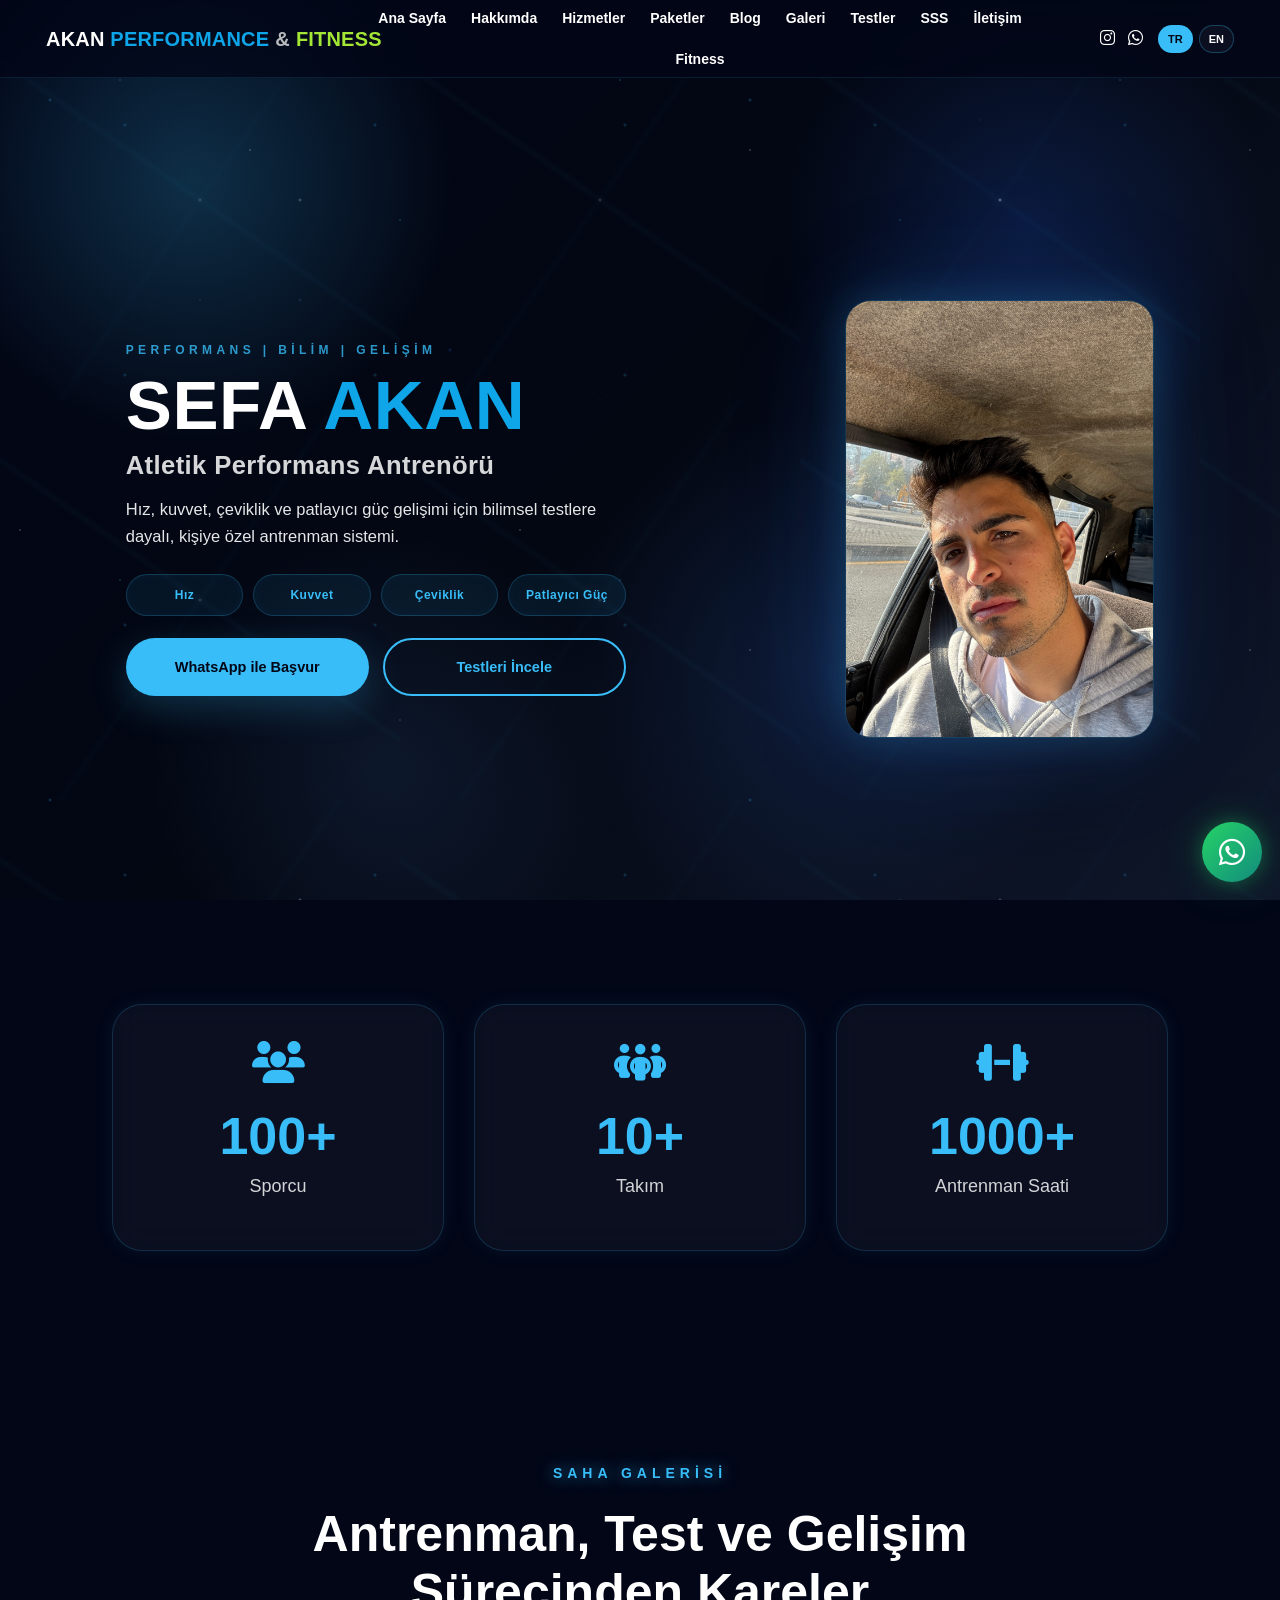
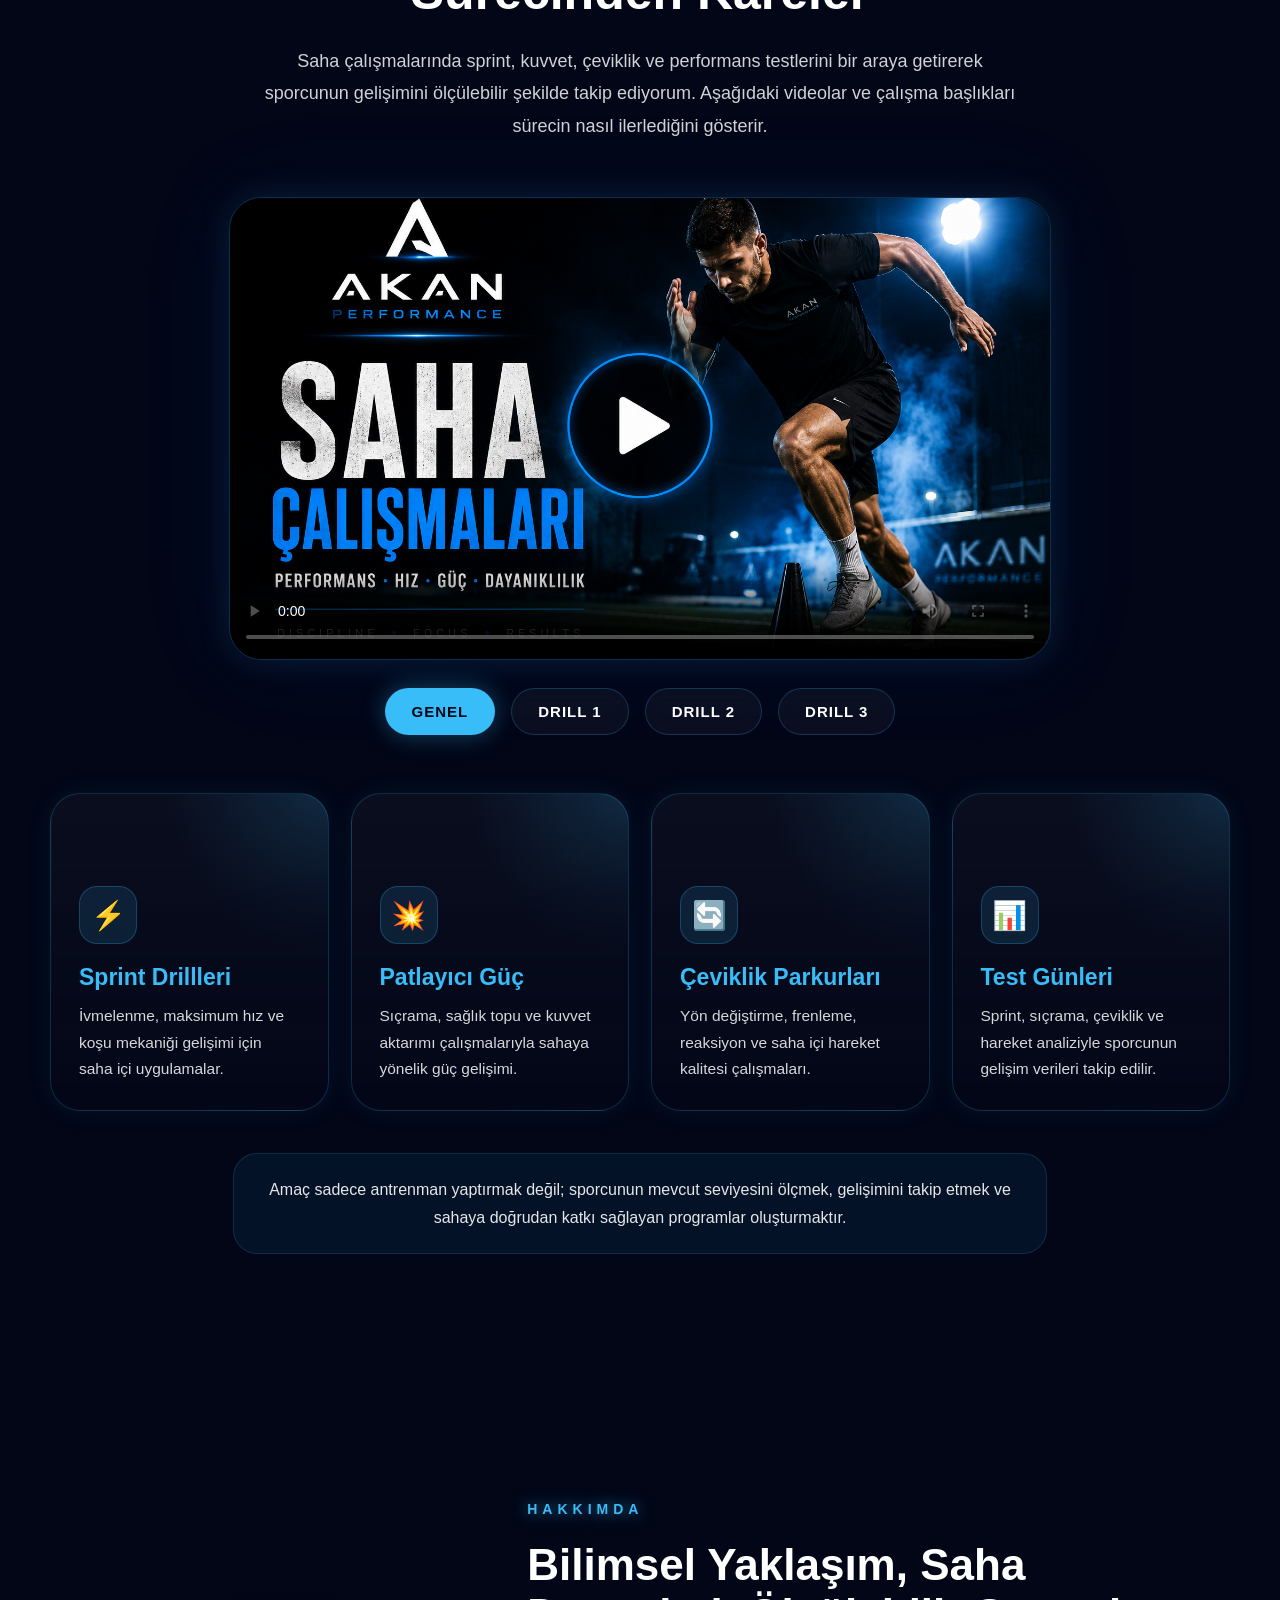
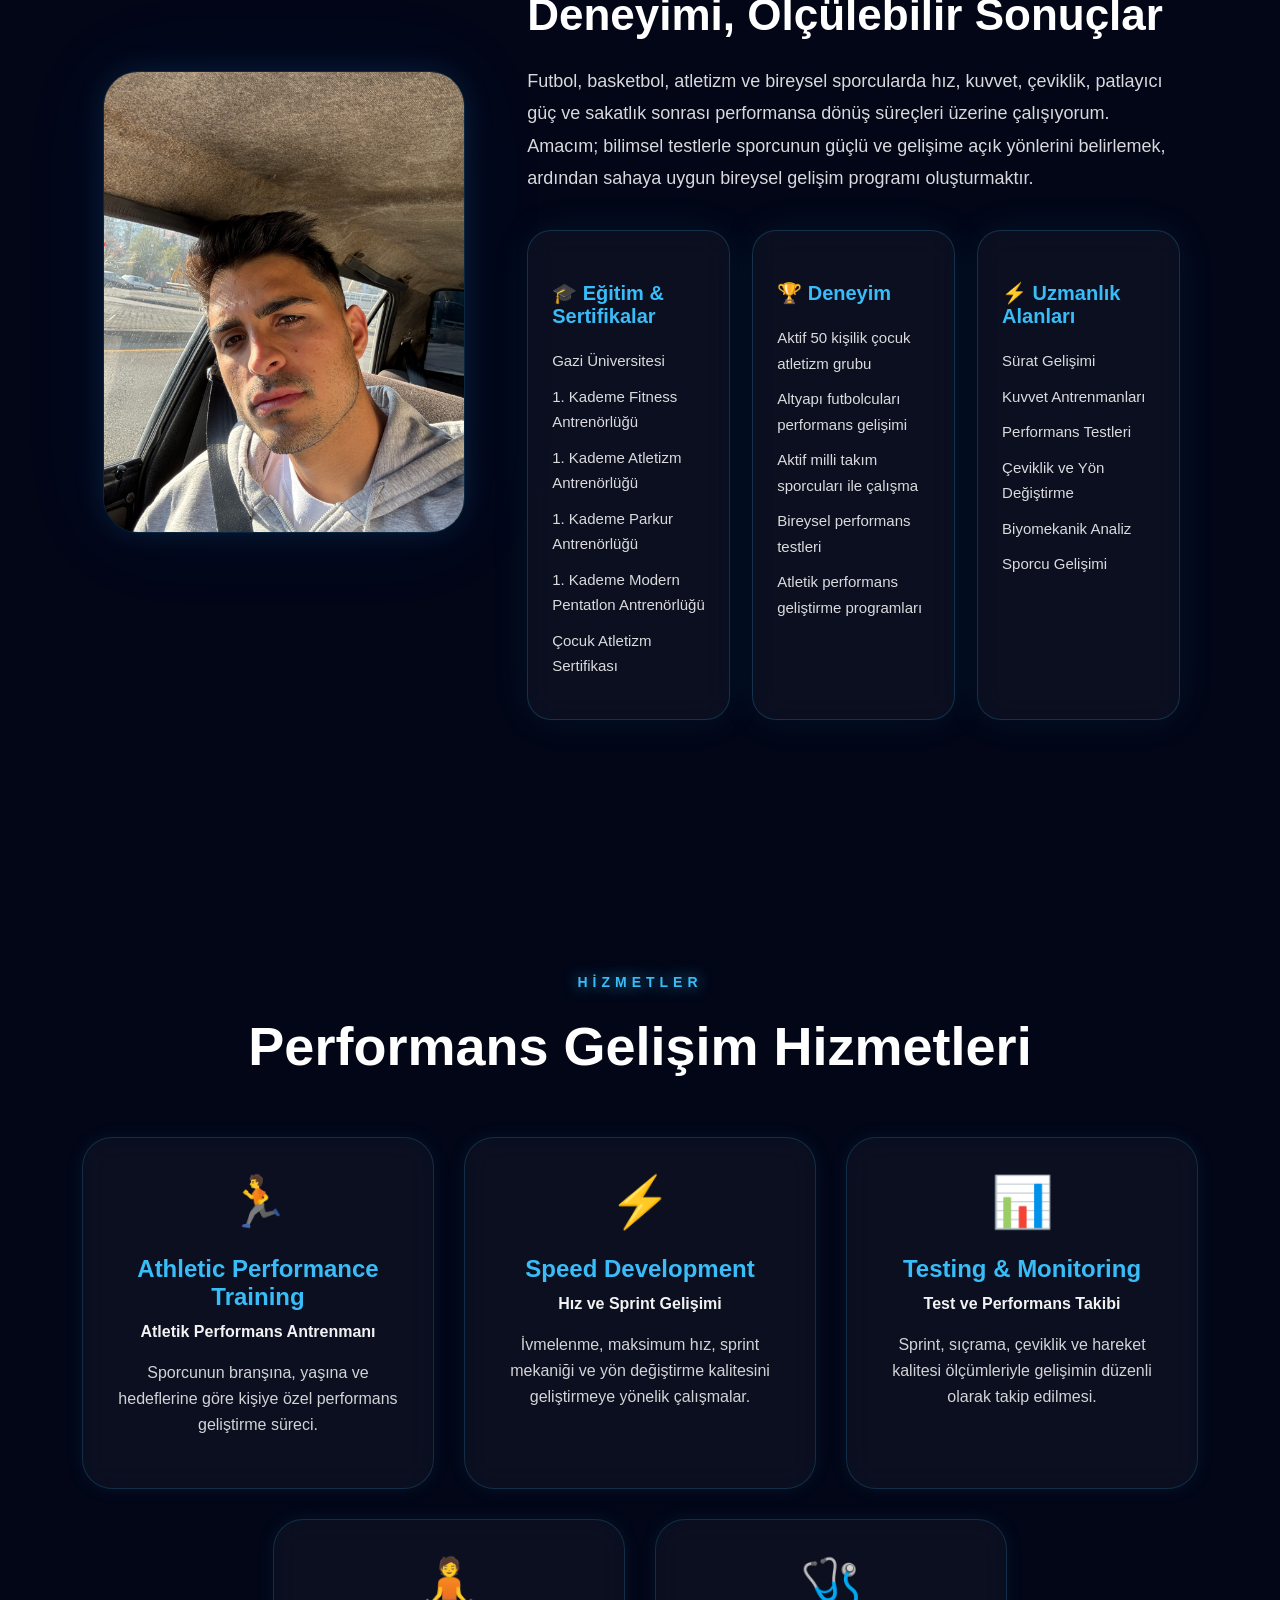
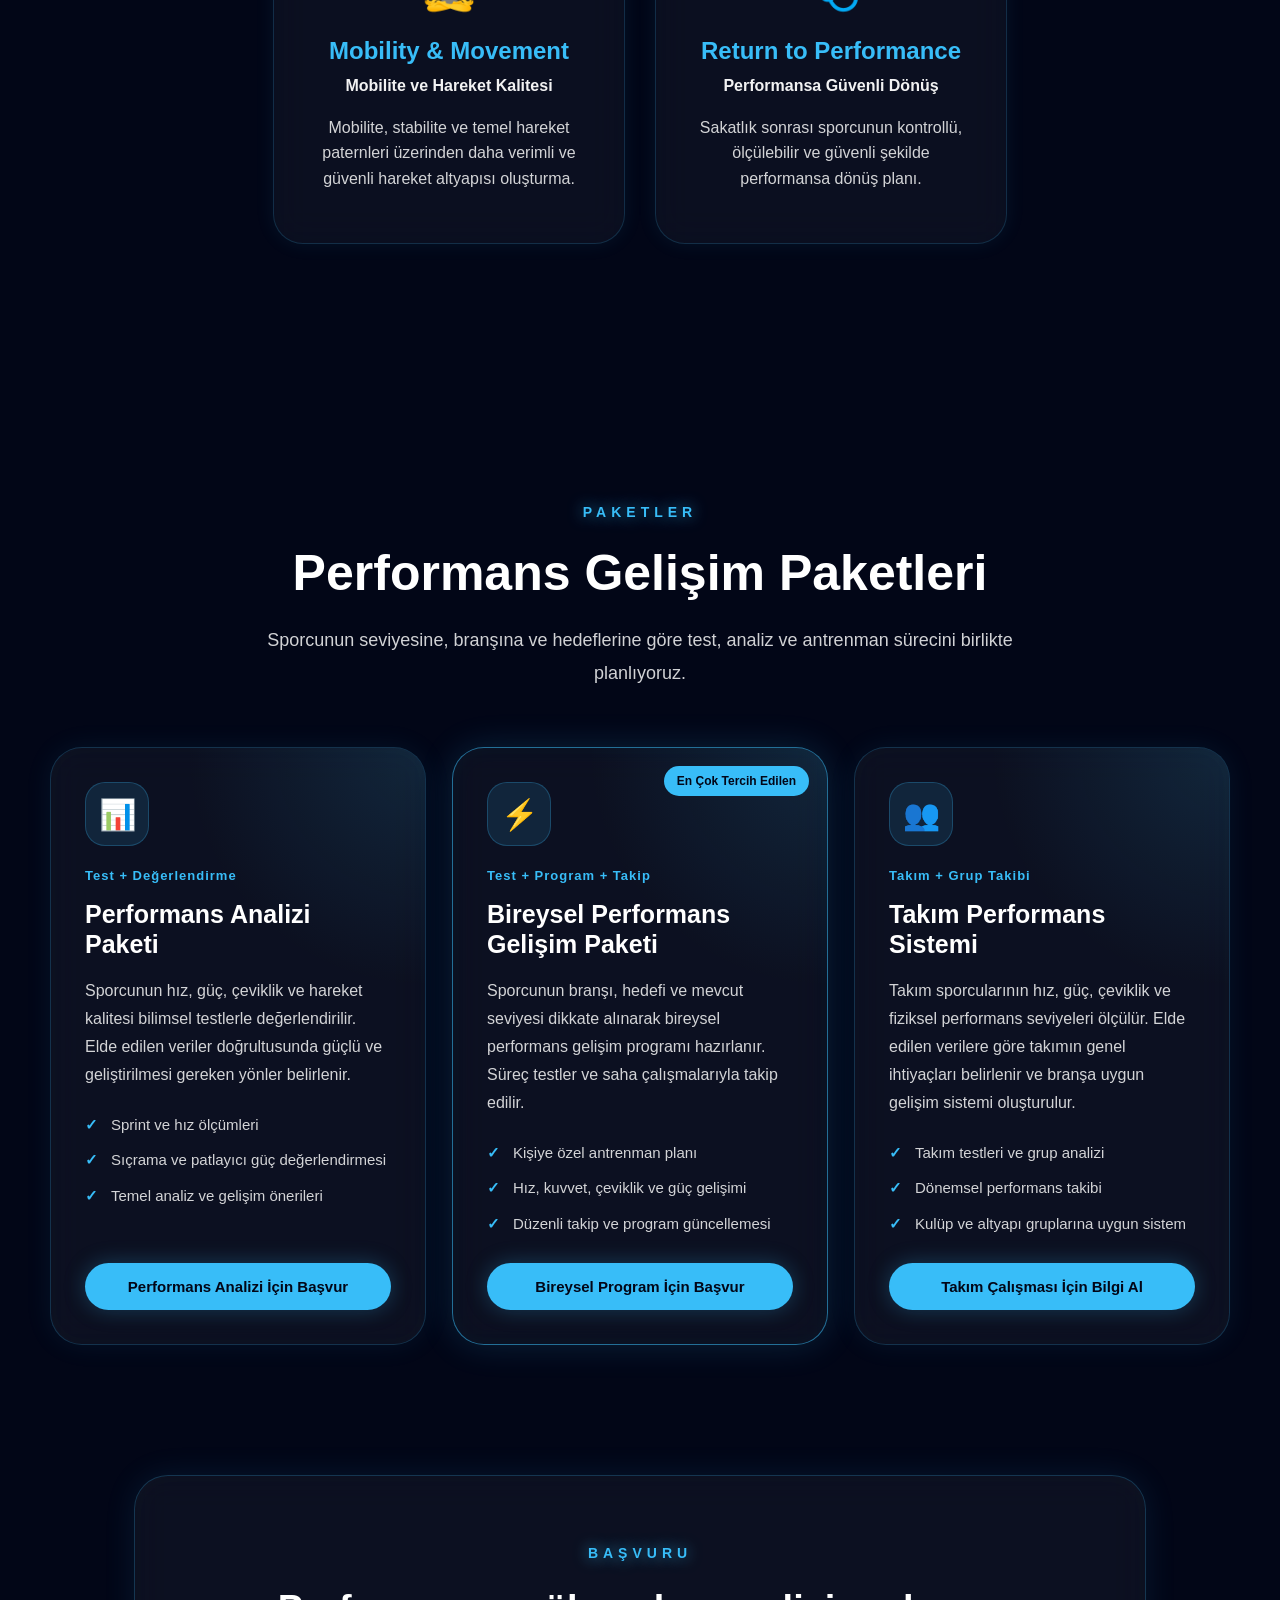
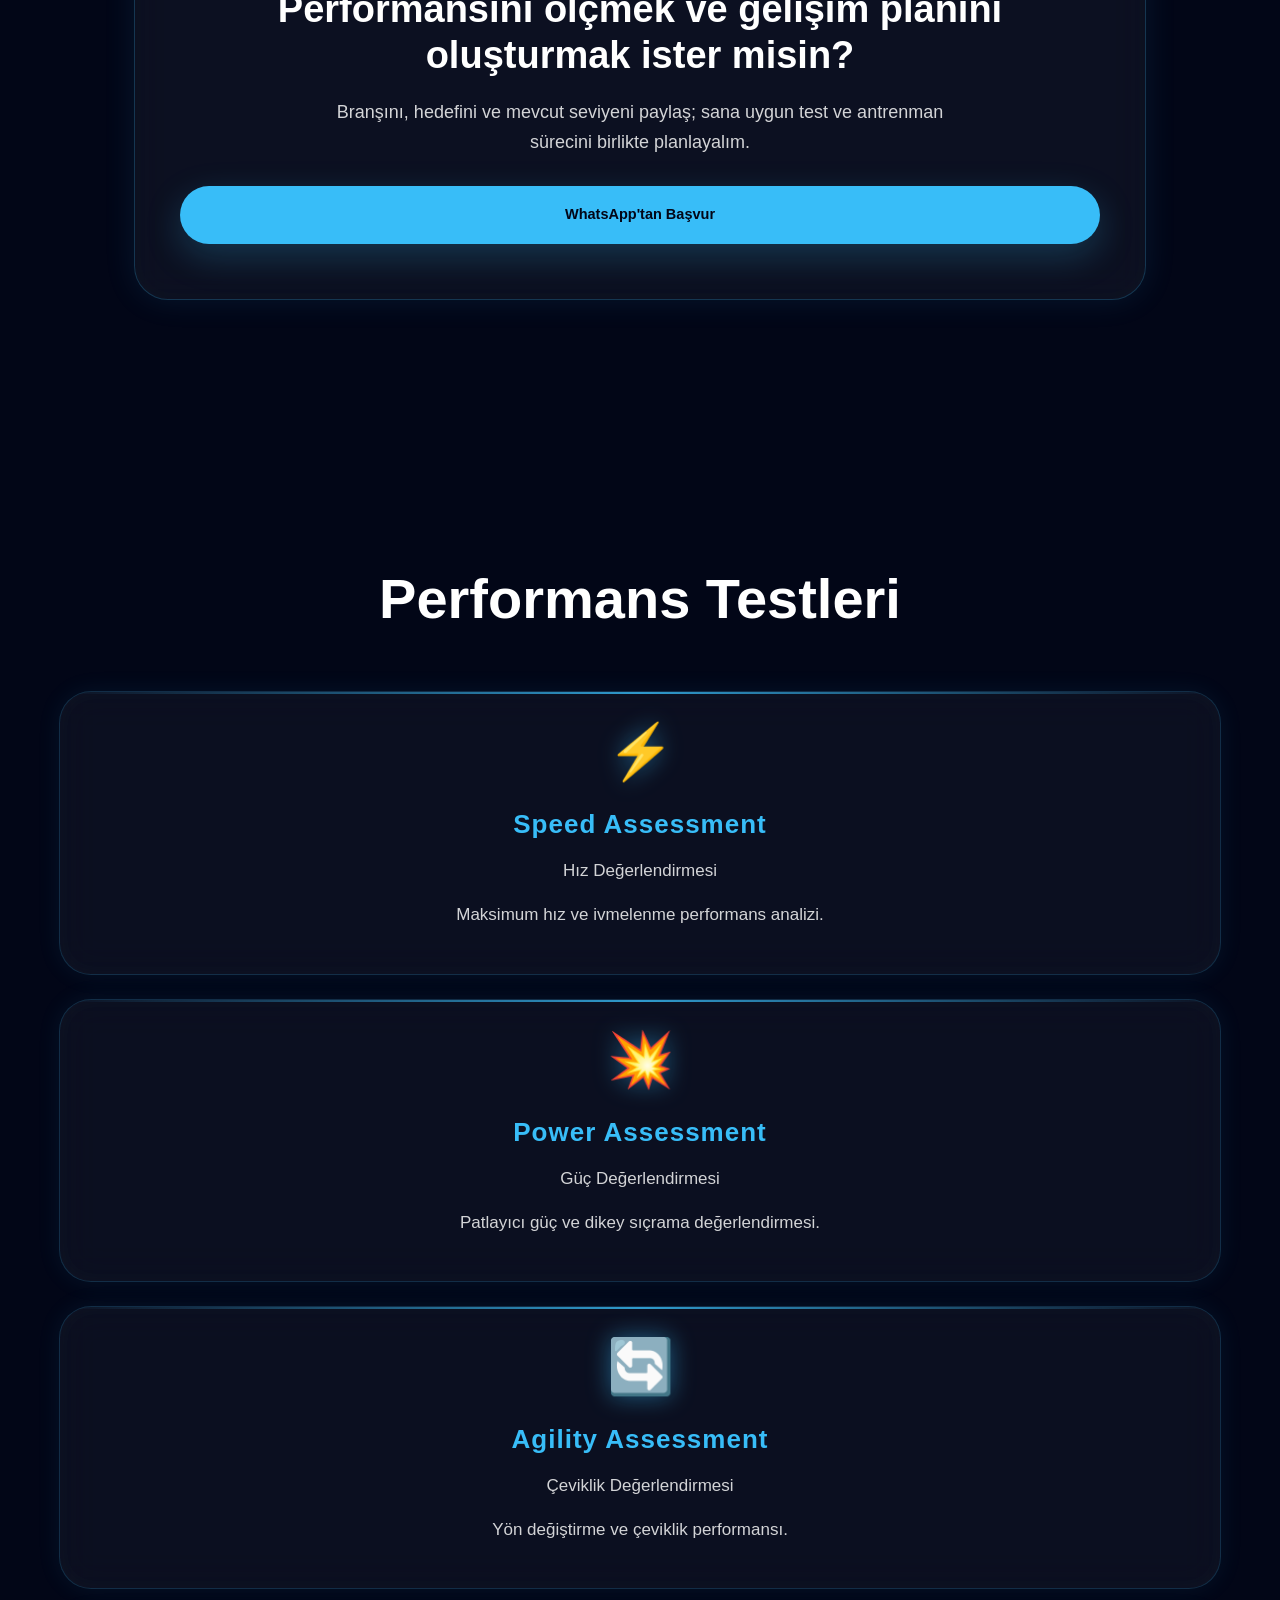
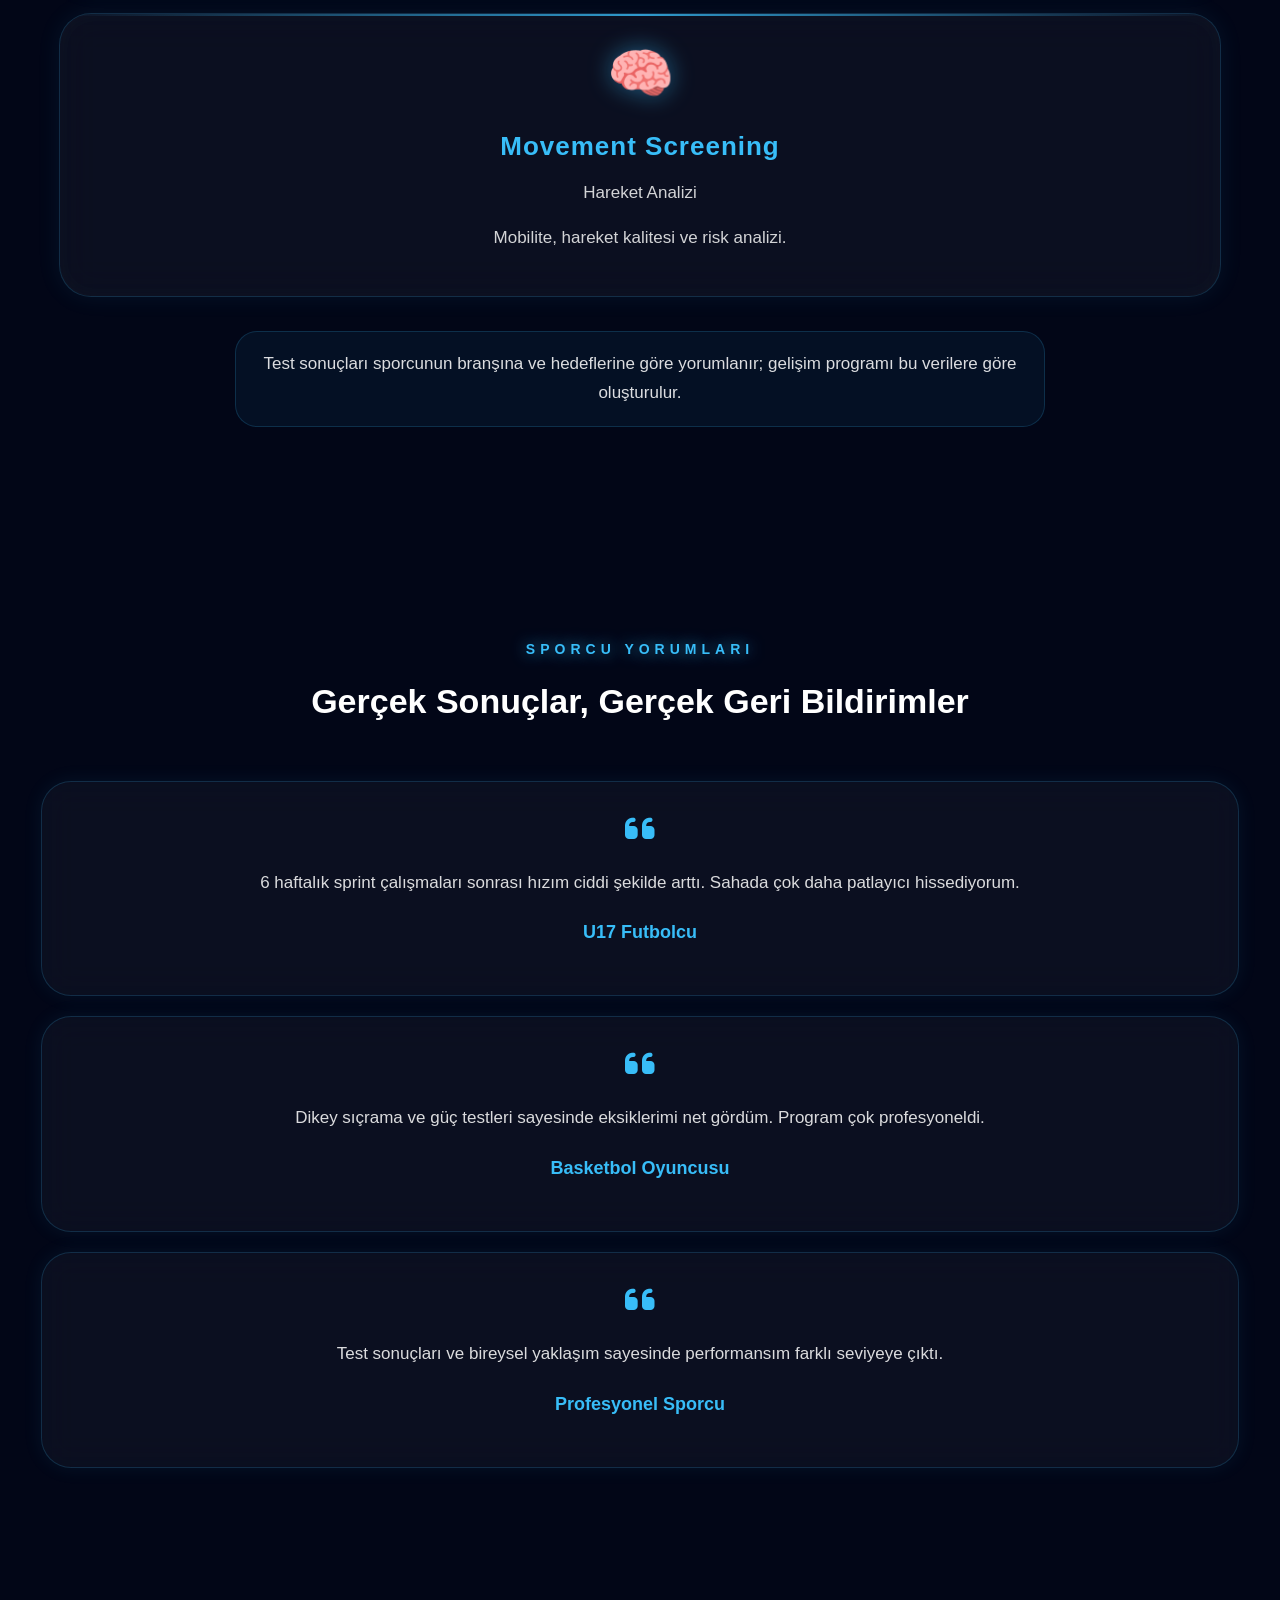
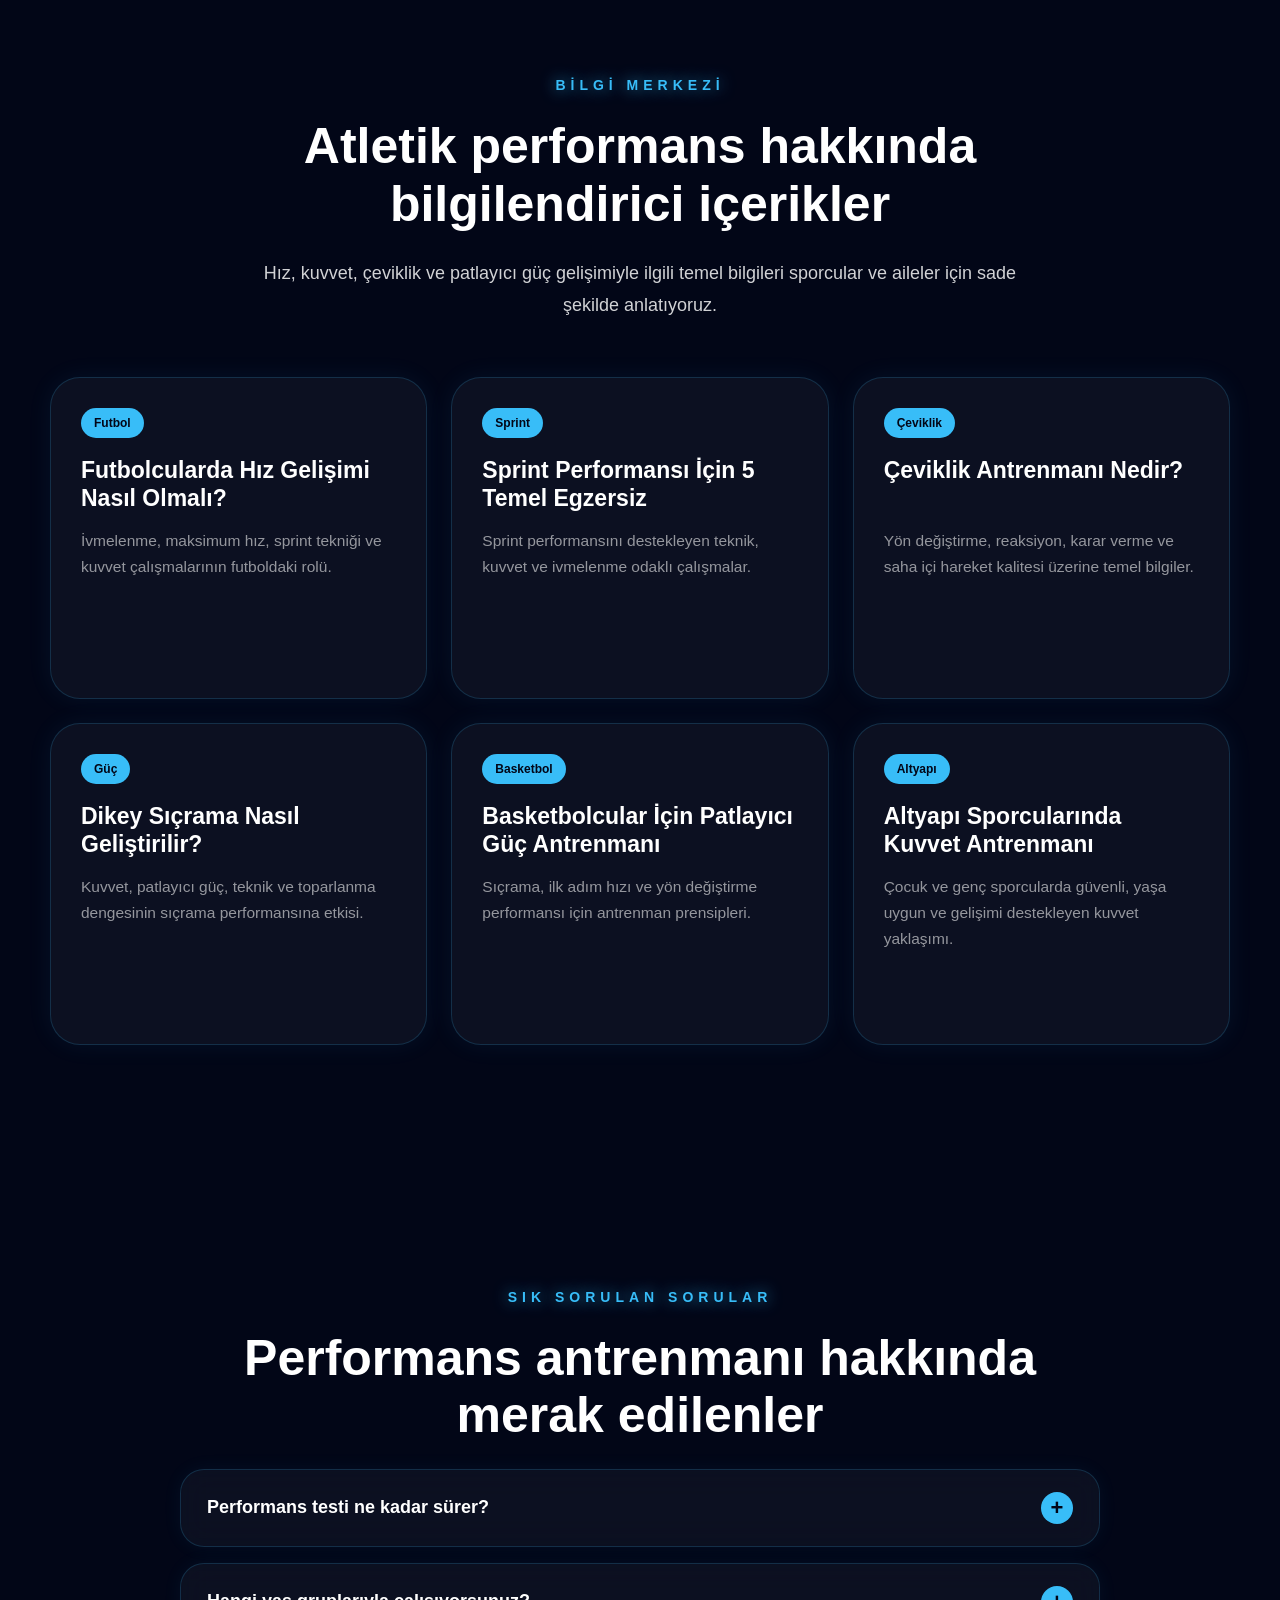
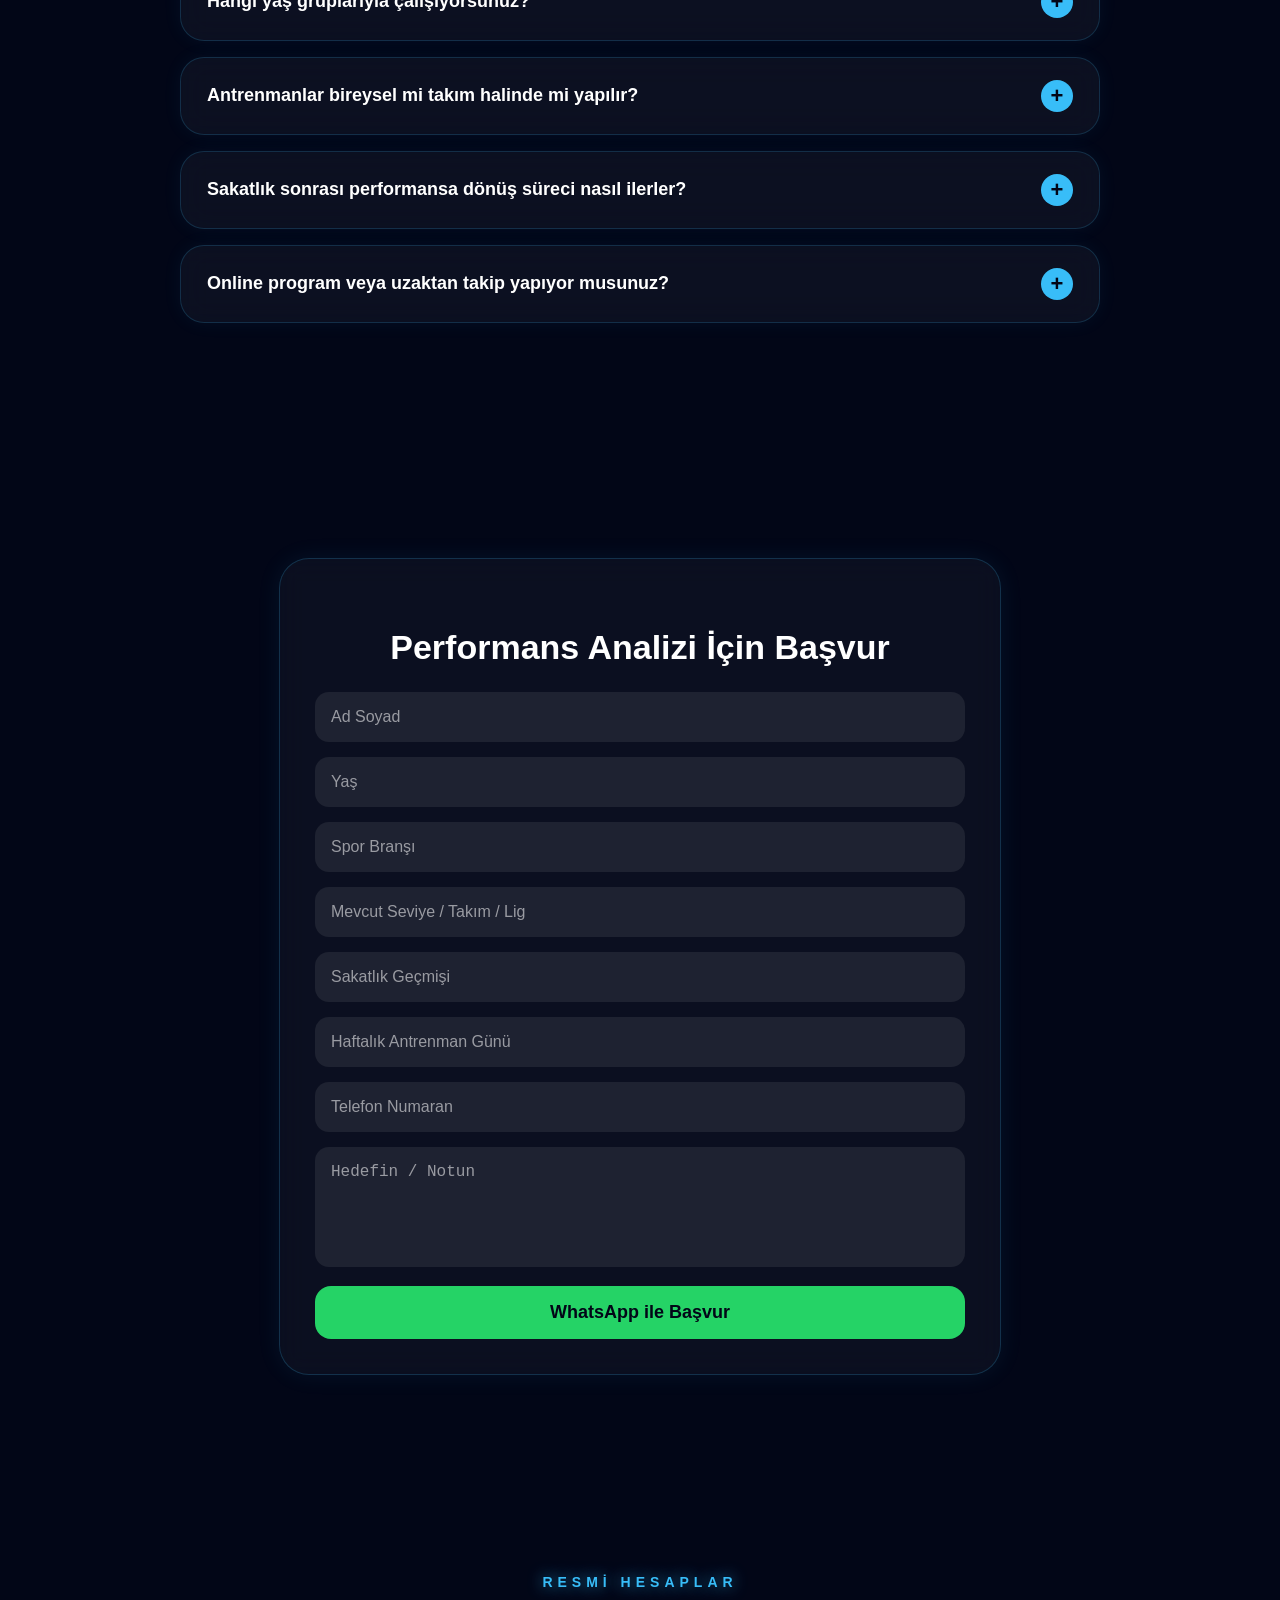
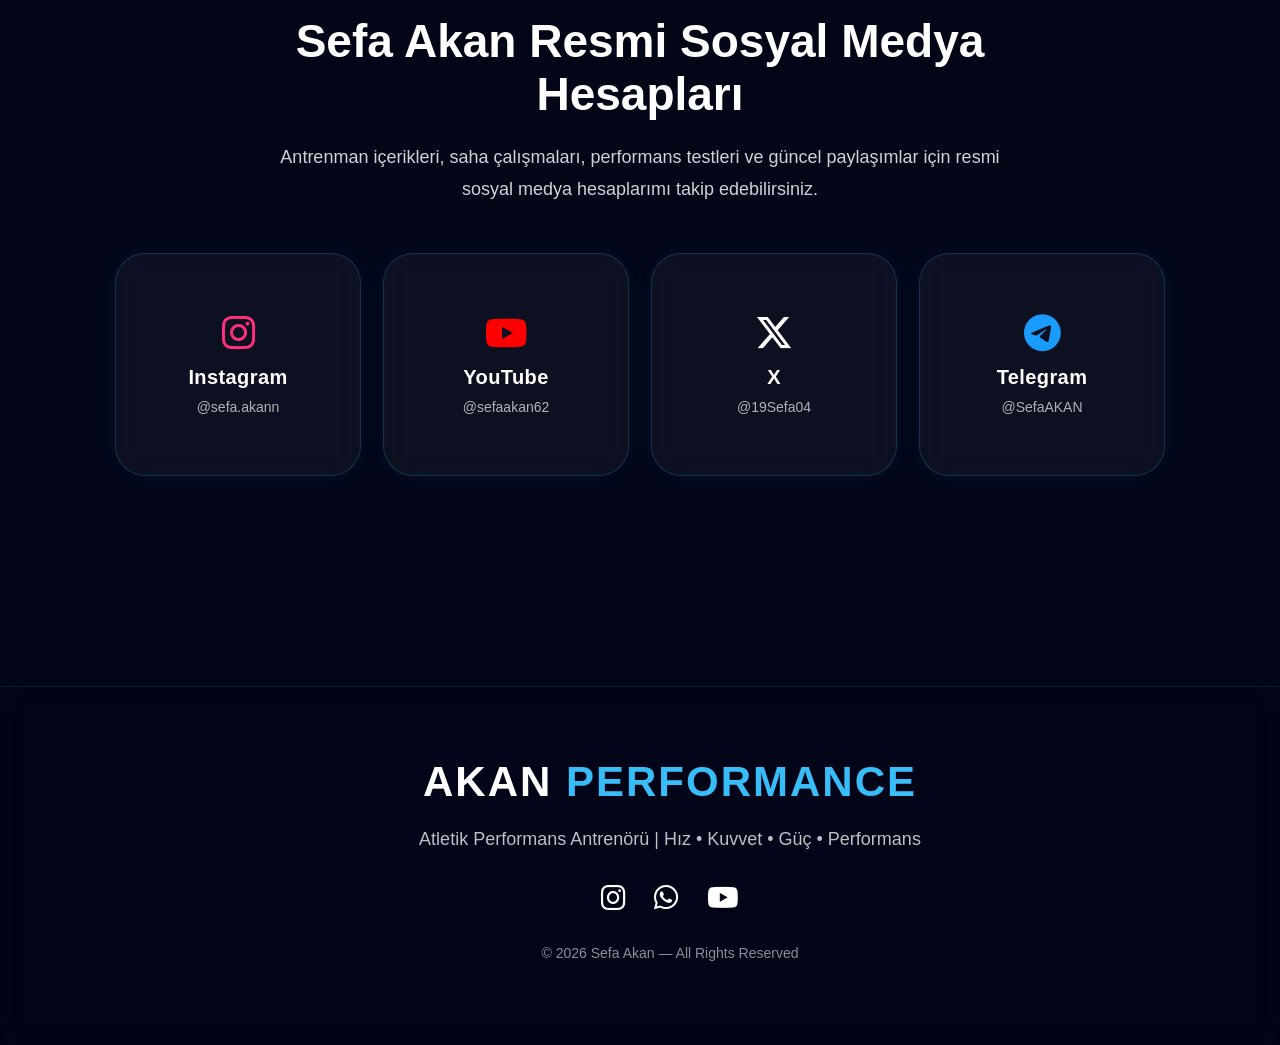
==== commit f885ad38: "a" ====
--- a/index.html
+++ b/index.html
@@ -94,7 +94,7 @@
     ]
   }
   </script>
-  <link rel="stylesheet" href="style.css?v=20260710-hero-align">
+  <link rel="stylesheet" href="style.css?v=20260710-navbar-hero-final">
 </head>
 
 <body>
--- a/style.css
+++ b/style.css
@@ -4220,14 +4220,175 @@
 }
 
 /* =========================================================
-   HERO ETİKET VE BUTON HİZALAMA
+   NAVBAR + FITNESS YAZISI + HERO KUTULARI SON DÜZENLEME
 ========================================================= */
 
+:root{
+  --fitness-green:#a3e635;
+  --fitness-green-light:#bef264;
+}
+
+/* MARKA */
+.brand-main{
+  color:#fff !important;
+}
+
+.brand-main span{
+  color:#0ea5e9 !important;
+}
+
+.brand-extra{
+  display:inline-flex !important;
+  align-items:baseline !important;
+  gap:6px !important;
+  white-space:nowrap !important;
+}
+
+.brand-separator{
+  color:rgba(255,255,255,.72) !important;
+}
+
+.brand-fitness{
+  color:var(--fitness-green) !important;
+  font-weight:900 !important;
+  white-space:nowrap !important;
+}
+
+.brand-fitness:hover{
+  color:var(--fitness-green-light) !important;
+}
+
+/* MASAÜSTÜ NAVBAR */
+@media (min-width:1101px){
+  .navbar{
+    min-height:78px !important;
+    padding:0 46px !important;
+    grid-template-columns:305px minmax(0,1fr) 185px !important;
+    align-items:center !important;
+    gap:22px !important;
+  }
+
+  .logo.brand-logo{
+    width:305px !important;
+    max-width:305px !important;
+    display:flex !important;
+    flex-direction:row !important;
+    align-items:baseline !important;
+    gap:6px !important;
+    font-size:20px !important;
+    letter-spacing:.2px !important;
+    white-space:nowrap !important;
+  }
+
+  .brand-extra{
+    font-size:1em !important;
+  }
+
+  .brand-fitness{
+    font-size:1em !important;
+  }
+
+  #mobileMenu{
+    width:100% !important;
+    justify-self:center !important;
+    display:flex !important;
+    align-items:center !important;
+    justify-content:center !important;
+    gap:25px !important;
+    min-width:0 !important;
+  }
+
+  #mobileMenu a{
+    padding:0 !important;
+    font-size:14px !important;
+    font-weight:600 !important;
+    white-space:nowrap !important;
+  }
+
+  .nav-socials{
+    width:185px !important;
+    justify-self:end !important;
+    display:flex !important;
+    align-items:center !important;
+    justify-content:flex-end !important;
+    gap:13px !important;
+  }
+
+  .nav-socials a{
+    font-size:17px !important;
+  }
+
+  .language-toggle{
+    margin-left:2px !important;
+    gap:6px !important;
+  }
+
+  .lang-btn{
+    min-width:34px !important;
+    height:28px !important;
+    padding:0 9px !important;
+    display:flex !important;
+    align-items:center !important;
+    justify-content:center !important;
+    font-size:11px !important;
+  }
+}
+
+/* ORTA EKRAN */
+@media (min-width:769px) and (max-width:1100px){
+  .navbar{
+    min-height:76px !important;
+    padding:0 24px !important;
+    grid-template-columns:245px minmax(0,1fr) 150px !important;
+    gap:16px !important;
+  }
+
+  .logo.brand-logo{
+    width:245px !important;
+    font-size:16px !important;
+    gap:5px !important;
+  }
+
+  .brand-extra{
+    font-size:.92em !important;
+  }
+
+  #mobileMenu{
+    gap:15px !important;
+  }
+
+  #mobileMenu a{
+    font-size:12.5px !important;
+  }
+}
+
+/* MOBİL MARKA */
+@media (max-width:768px){
+  .logo.brand-logo{
+    max-width:205px !important;
+    display:flex !important;
+    flex-direction:column !important;
+    align-items:flex-start !important;
+    gap:5px !important;
+  }
+
+  .brand-main{
+    font-size:15px !important;
+    white-space:nowrap !important;
+  }
+
+  .brand-extra{
+    font-size:11px !important;
+    letter-spacing:1px !important;
+  }
+}
+
+/* HERO ETİKETLERİ */
 .hero-badges{
   width:100% !important;
   max-width:500px !important;
   display:grid !important;
-  grid-template-columns:repeat(4, minmax(0, 1fr)) !important;
+  grid-template-columns:repeat(4,minmax(0,1fr)) !important;
   gap:10px !important;
   margin-top:24px !important;
 }
@@ -4243,11 +4404,12 @@
   box-sizing:border-box !important;
 }
 
+/* HERO BUTONLARI */
 .hero-buttons{
   width:100% !important;
   max-width:500px !important;
   display:grid !important;
-  grid-template-columns:repeat(2, minmax(0, 1fr)) !important;
+  grid-template-columns:repeat(2,minmax(0,1fr)) !important;
   gap:14px !important;
   margin-top:22px !important;
 }
@@ -4267,13 +4429,9 @@
 @media (max-width:768px){
   .hero-badges{
     max-width:340px !important;
-    grid-template-columns:repeat(2, minmax(0, 1fr)) !important;
+    grid-template-columns:repeat(2,minmax(0,1fr)) !important;
     margin-left:auto !important;
     margin-right:auto !important;
-  }
-
-  .hero-badges span{
-    min-height:40px !important;
   }
 
   .hero-buttons{
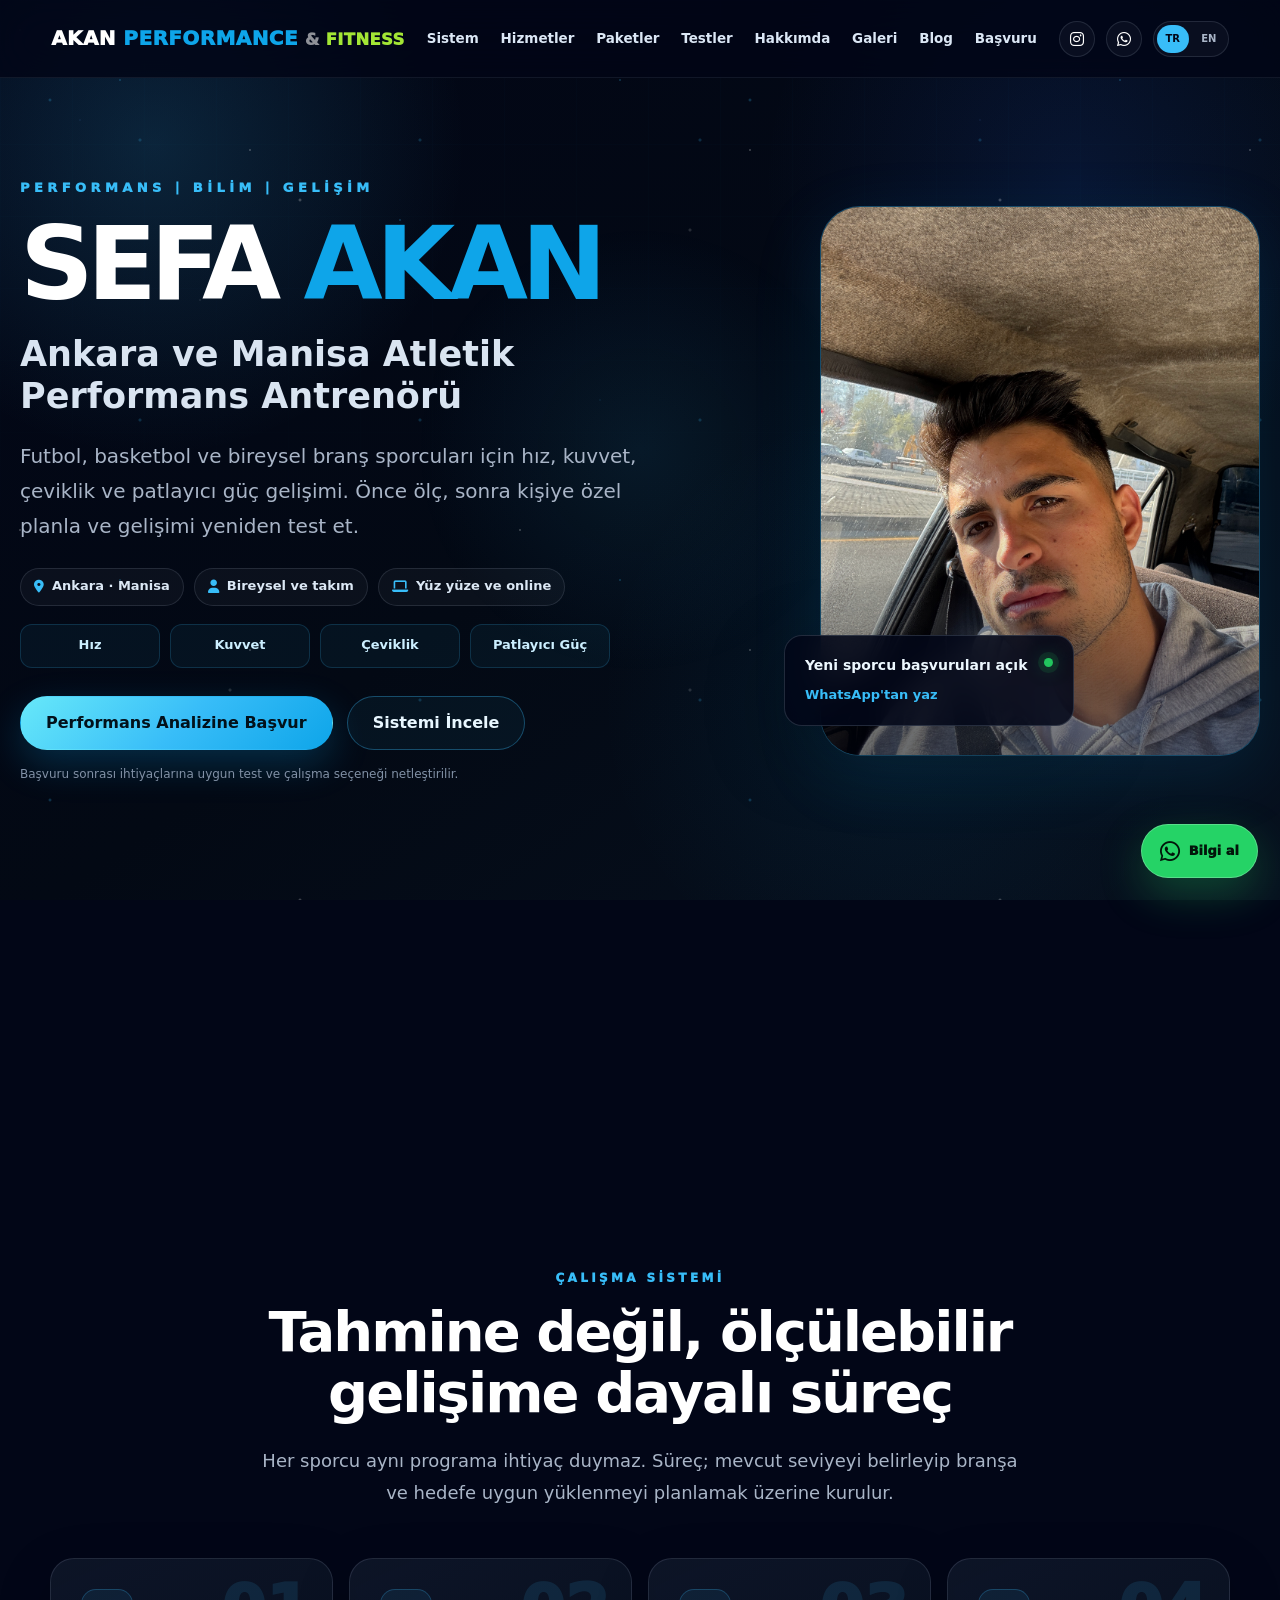
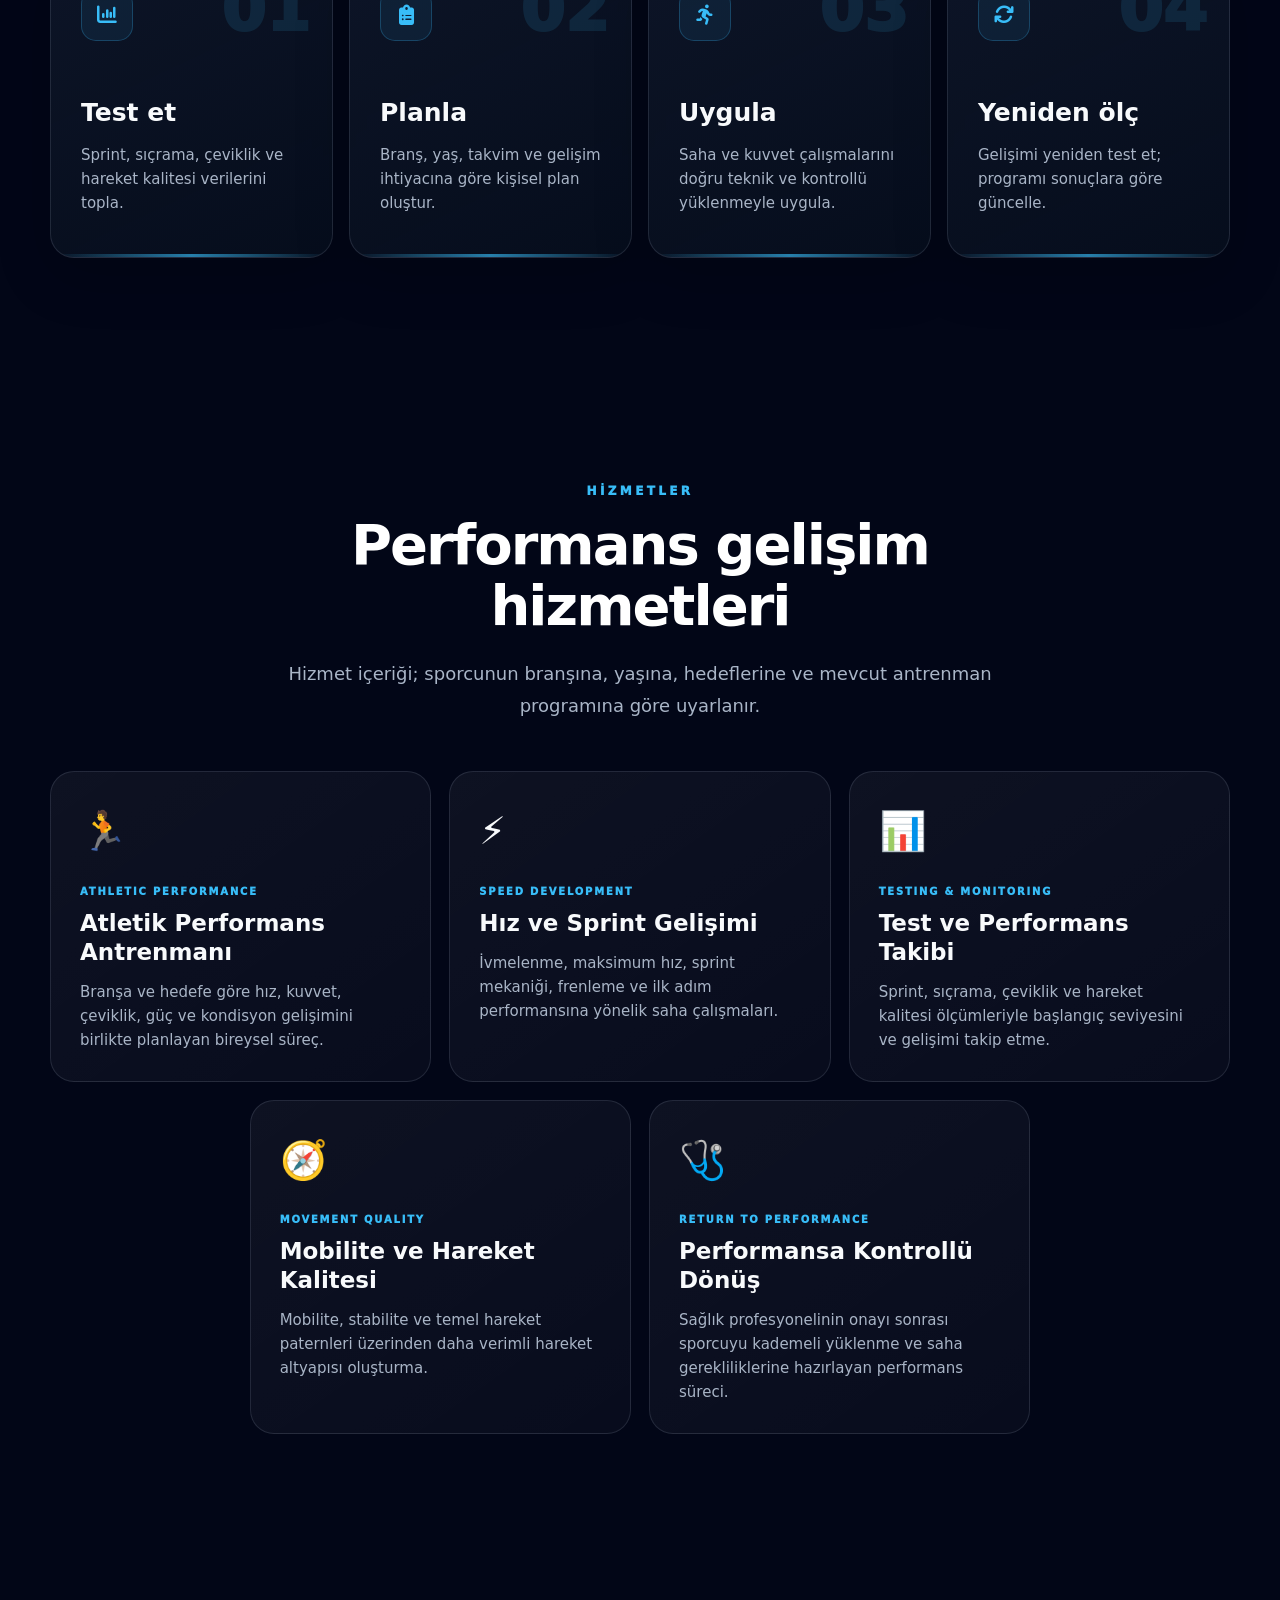
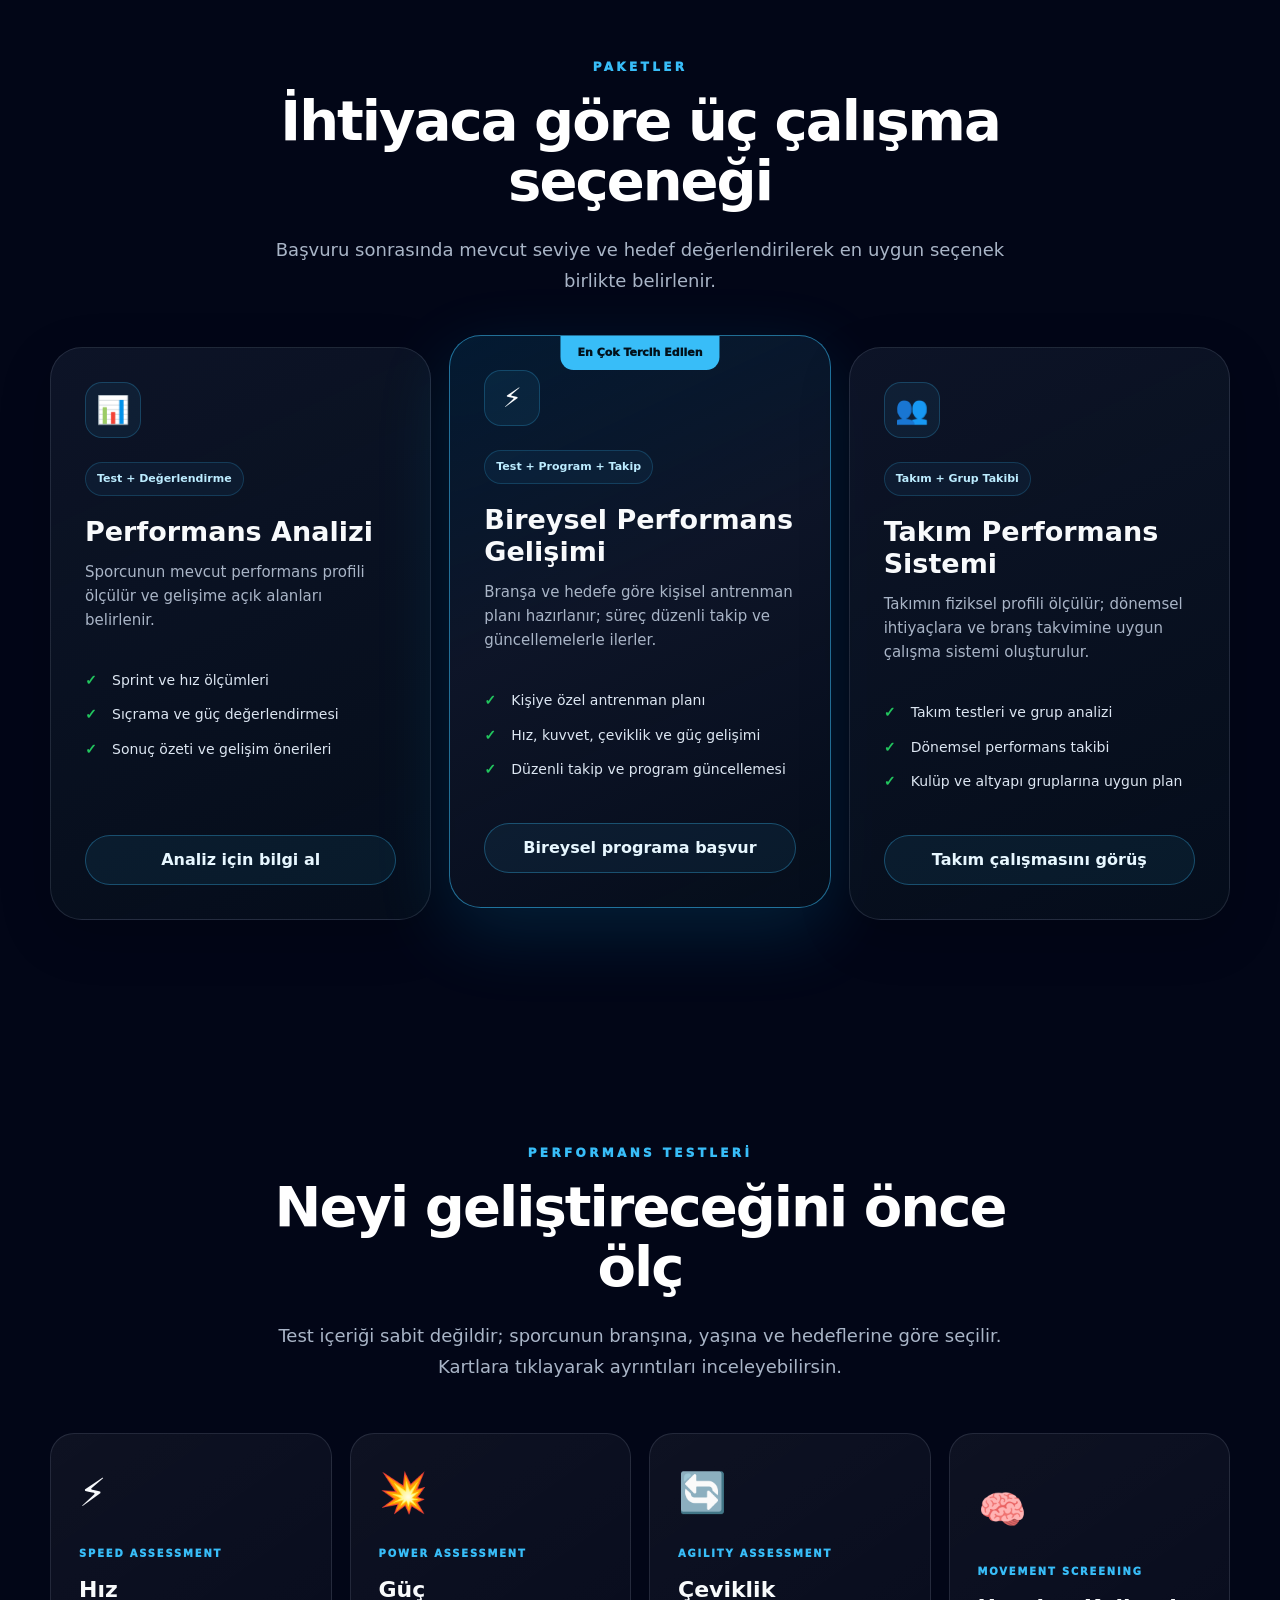
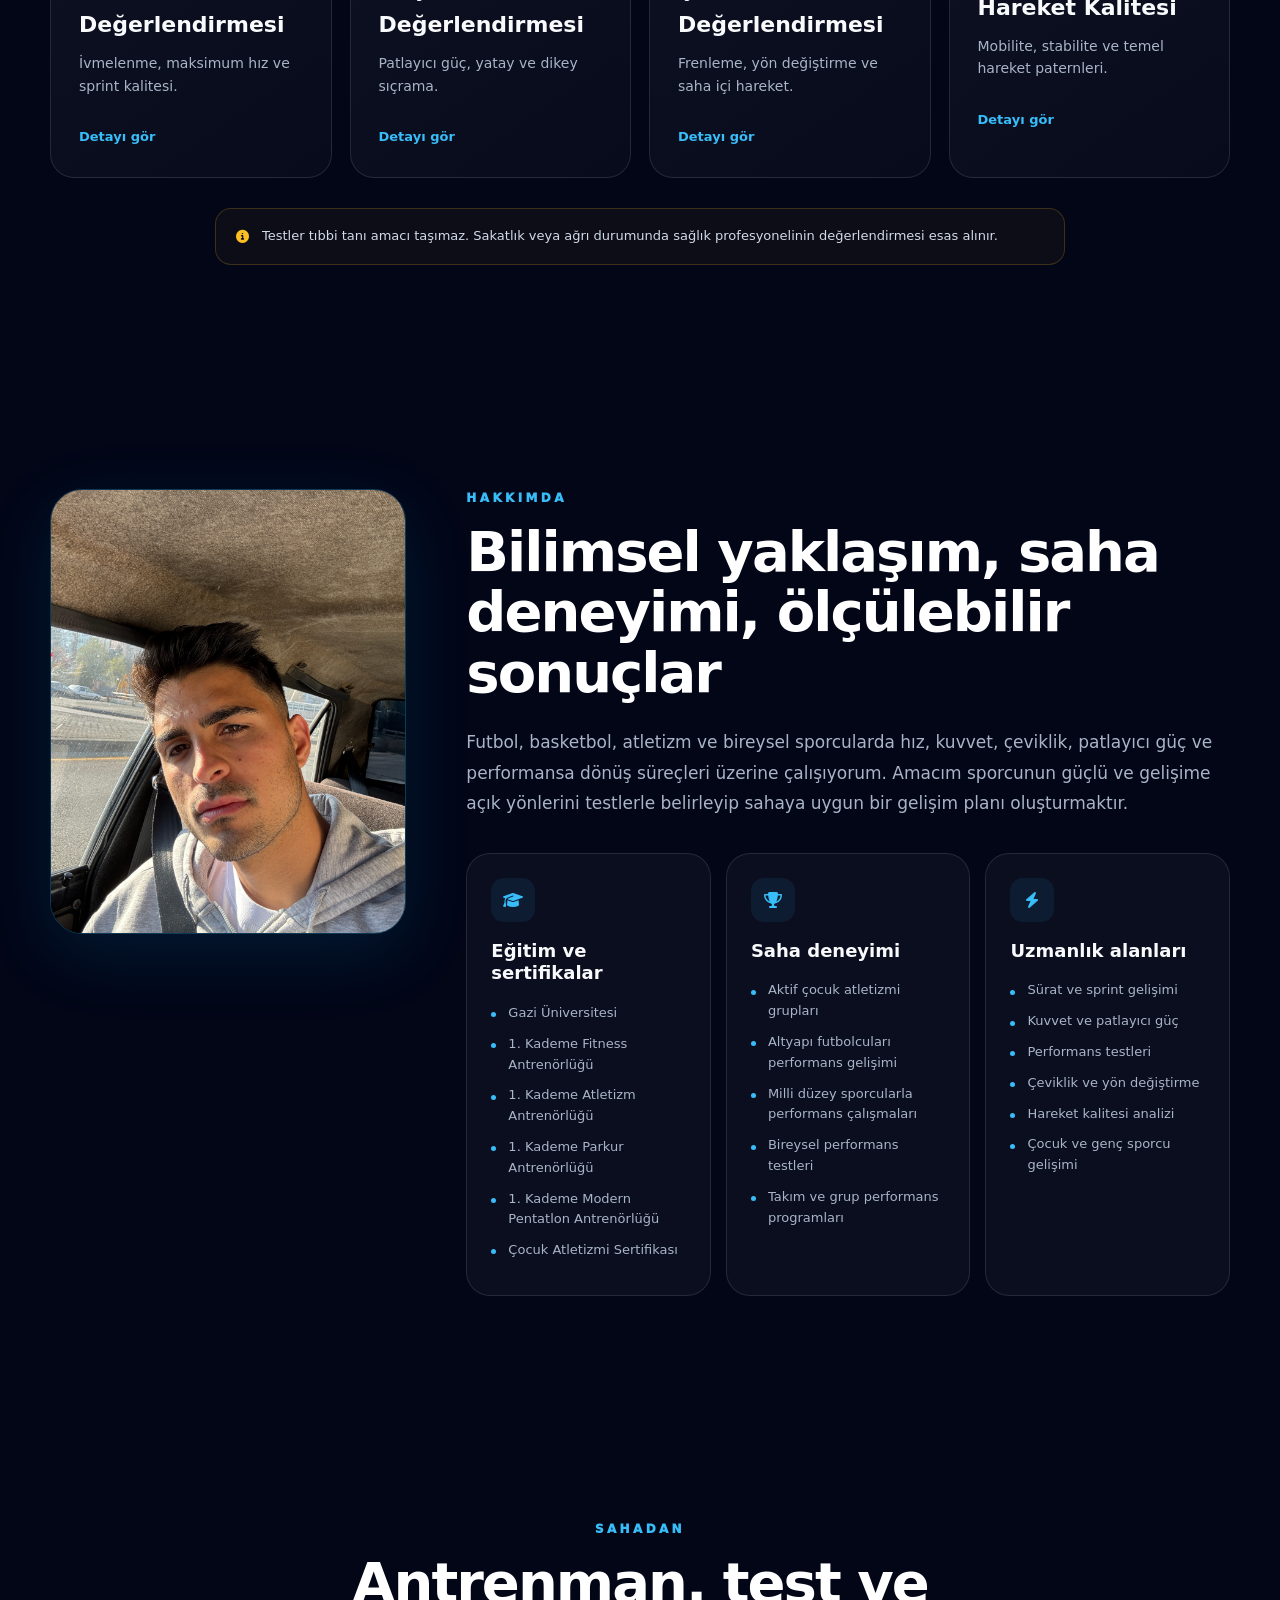
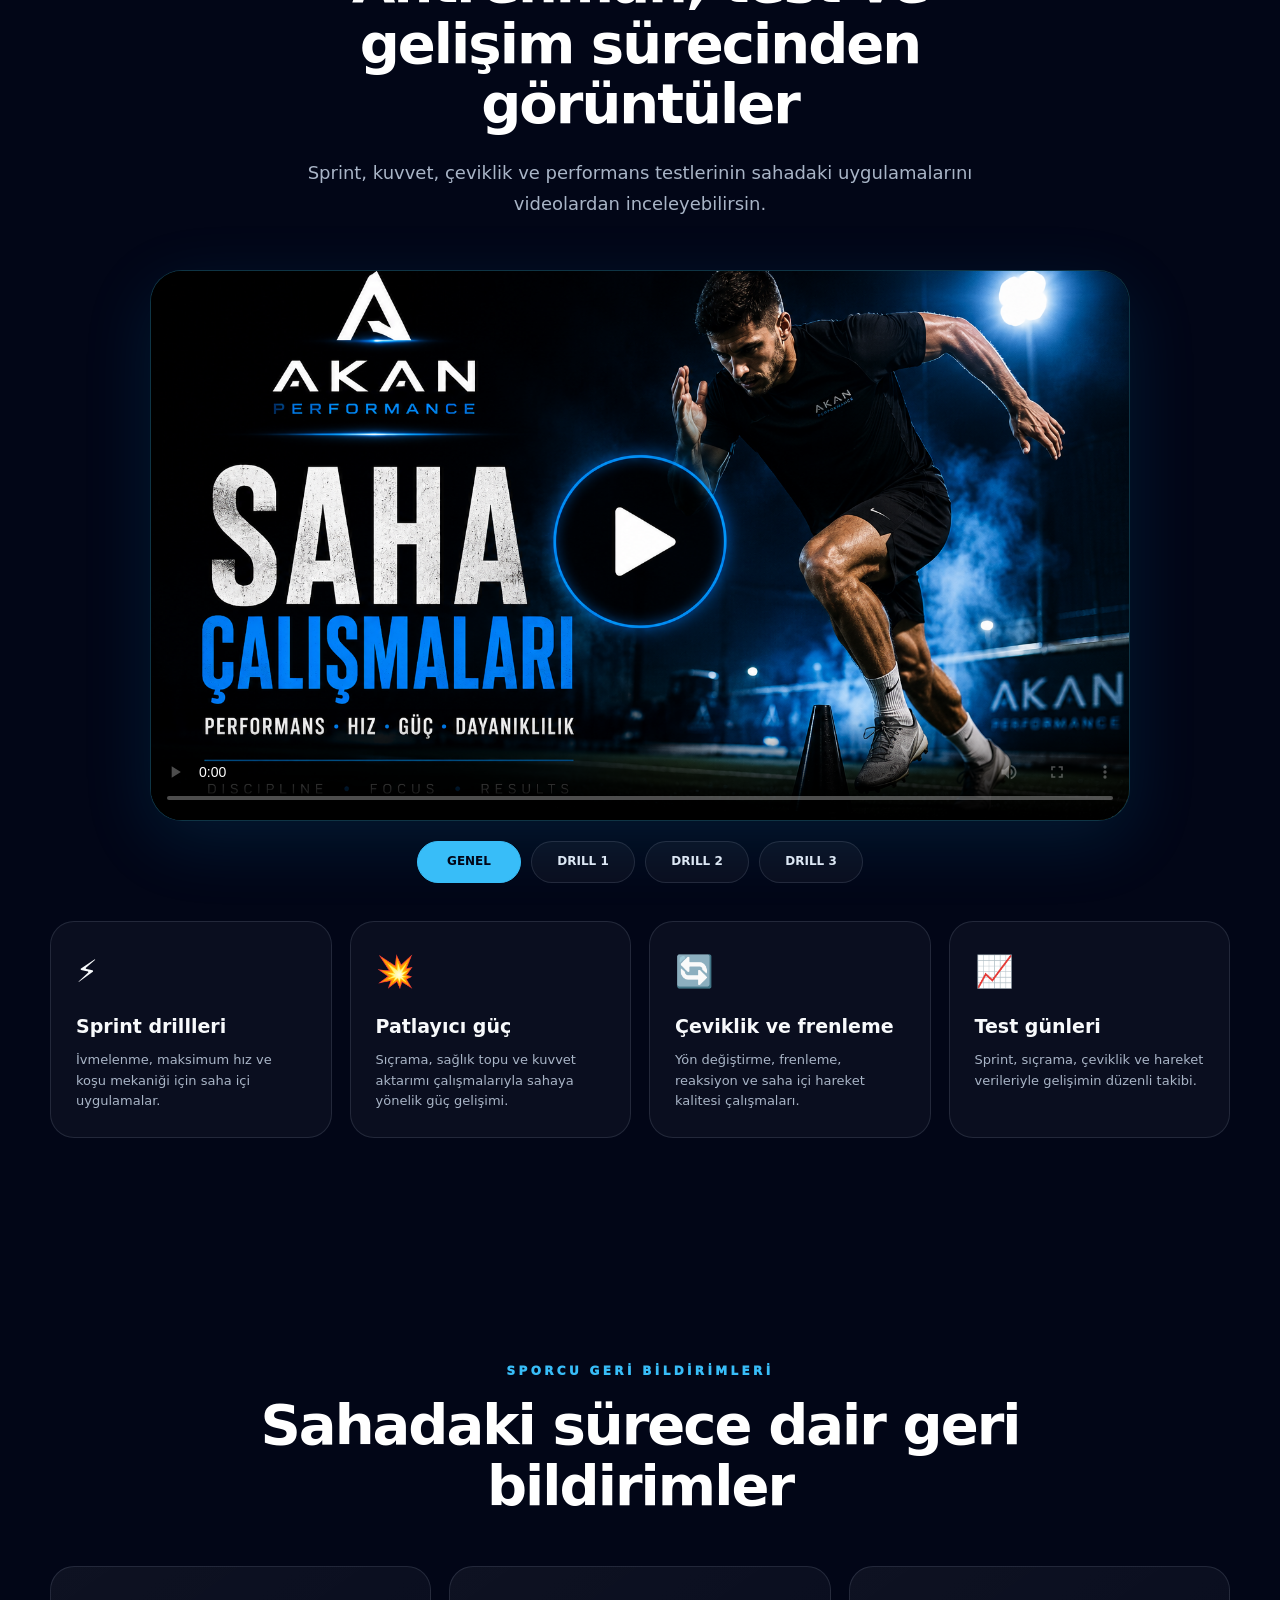
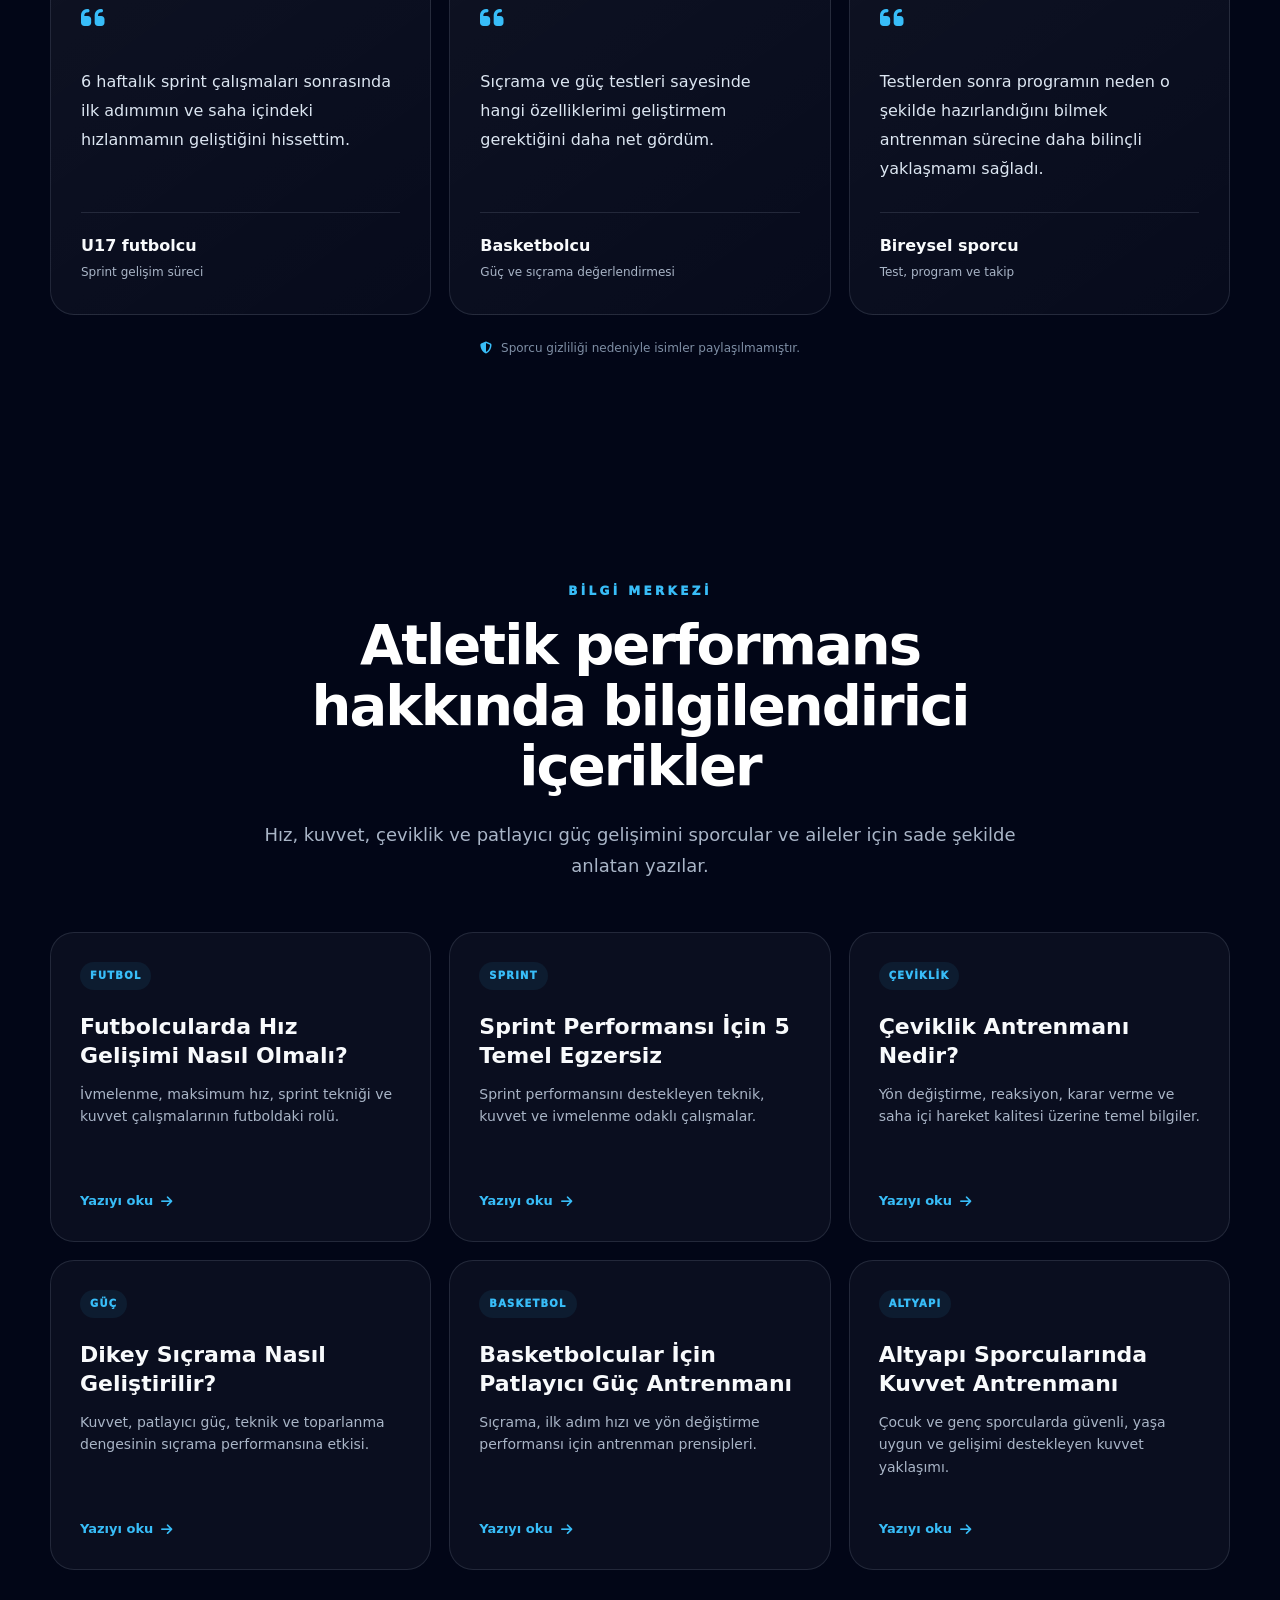
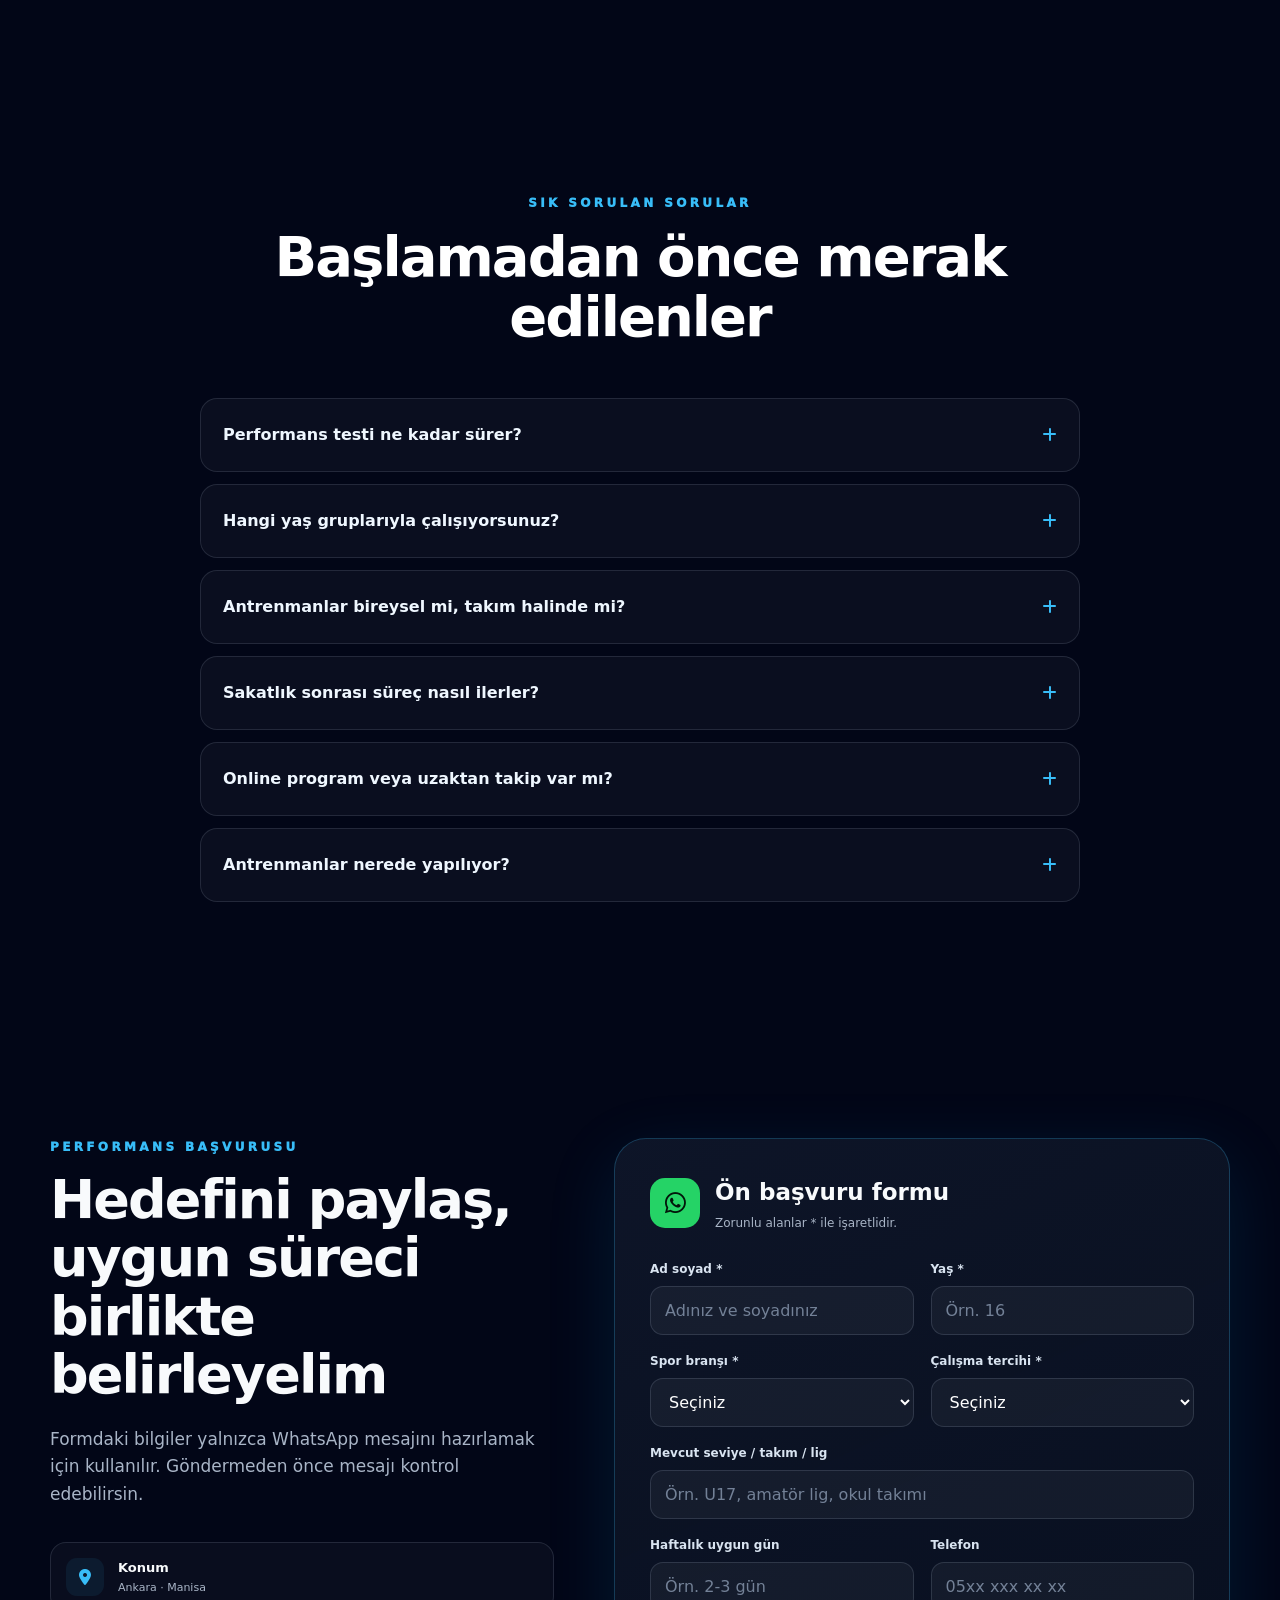
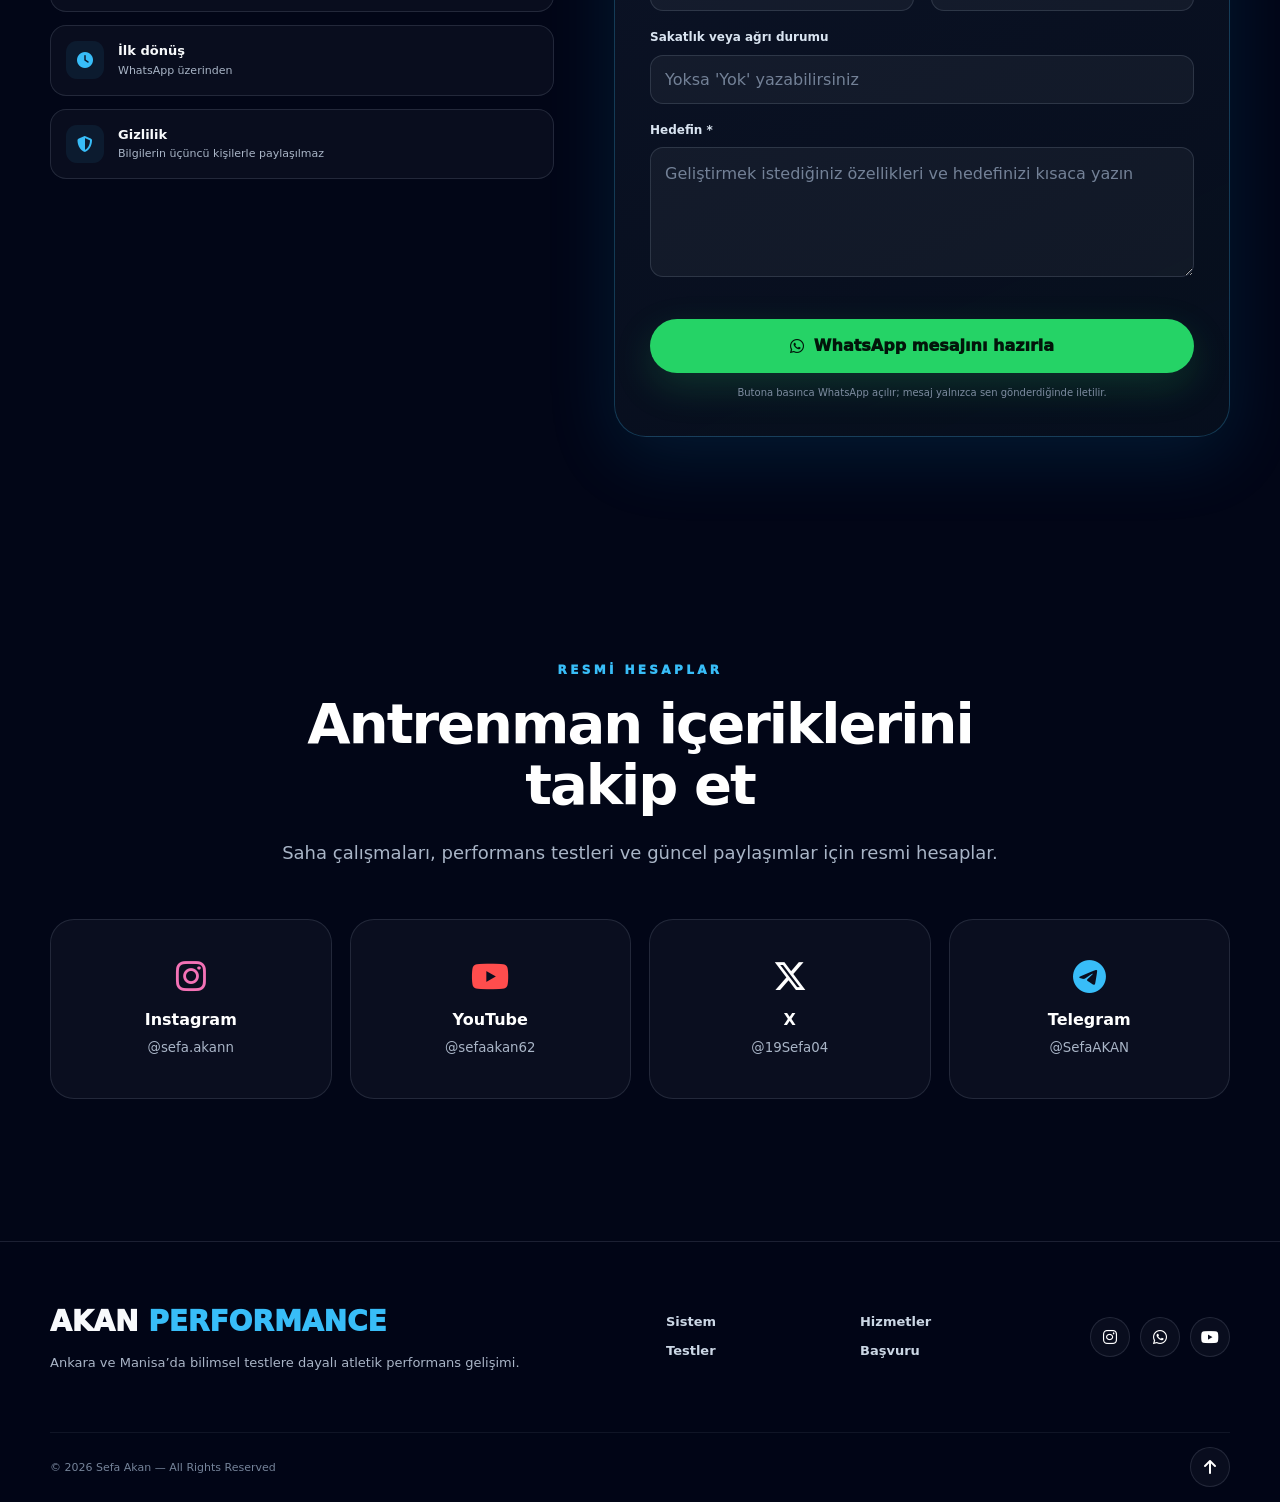
==== commit 75acf70c: "a" ====
--- a/index.html
+++ b/index.html
@@ -1,7 +1,6 @@
 <!DOCTYPE html>
 <html lang="tr">
 <head>
-
   <!-- Google Analytics -->
   <script async src="https://www.googletagmanager.com/gtag/js?id=G-FM0D1YC6FM"></script>
   <script>
@@ -14,1132 +13,1123 @@
   <meta charset="UTF-8">
   <meta name="viewport" content="width=device-width, initial-scale=1.0">
 
-  <!-- TITLE & SEO -->
-  <title>Sefa Akan | Atletik Performans Antrenörü | Hız, Kuvvet ve Performans Testleri</title>
-
-  <meta name="description" content="Sefa Akan ile hız, kuvvet, çeviklik, patlayıcı güç ve performans testlerine dayalı bilimsel atletik performans antrenmanları. Sporcular için bireysel ve takım performans gelişimi.">
-
-  <meta name="keywords" content="Sefa Akan, atletik performans antrenörü, performans testi, hız antrenmanı, çeviklik antrenmanı, kuvvet antrenmanı, sprint antrenmanı, futbol performans, basketbol performans, Zonguldak performans antrenörü">
-
+  <title>Sefa Akan | Ankara ve Manisa Atletik Performans Antrenörü</title>
+  <meta name="description" content="Ankara ve Manisa’da futbol, basketbol ve bireysel branş sporcuları için bilimsel testlere dayalı hız, kuvvet, çeviklik ve patlayıcı güç antrenmanları.">
   <meta name="author" content="Sefa Akan">
   <meta name="robots" content="index, follow, max-image-preview:large">
   <meta name="theme-color" content="#020617">
   <meta name="application-name" content="AKAN PERFORMANCE">
 
   <link rel="canonical" href="https://akanperformance.com/">
-<link rel="icon" type="image/png" sizes="512x512" href="/favicon.png">
-<link rel="shortcut icon" href="/favicon.ico">
-<link rel="apple-touch-icon" href="/apple-touch-icon.png">
-
-  <!-- OPEN GRAPH -->
+  <link rel="icon" type="image/png" sizes="512x512" href="/favicon.png">
+  <link rel="shortcut icon" href="/favicon.ico">
+  <link rel="apple-touch-icon" href="/apple-touch-icon.png">
+  <link rel="preconnect" href="https://cdnjs.cloudflare.com" crossorigin>
+
+  <!-- Open Graph -->
   <meta property="og:locale" content="tr_TR">
   <meta property="og:site_name" content="AKAN PERFORMANCE">
-  <meta property="og:title" content="Sefa Akan | Atletik Performans Antrenörü">
-  <meta property="og:description" content="Hız, kuvvet, çeviklik ve patlayıcı güç gelişimi için bilimsel testlere dayalı atletik performans antrenmanları.">
+  <meta property="og:title" content="Sefa Akan | Ankara ve Manisa Atletik Performans Antrenörü">
+  <meta property="og:description" content="Test, analiz, kişiye özel program ve düzenli takip ile ölçülebilir atletik performans gelişimi.">
   <meta property="og:image" content="https://akanperformance.com/og-image.jpg">
+  <meta property="og:image:alt" content="Sefa Akan - Atletik Performans Antrenörü">
   <meta property="og:url" content="https://akanperformance.com/">
   <meta property="og:type" content="website">
 
-  <!-- TWITTER -->
+  <!-- X / Twitter -->
   <meta name="twitter:card" content="summary_large_image">
   <meta name="twitter:title" content="Sefa Akan | Atletik Performans Antrenörü">
-  <meta name="twitter:description" content="Bilimsel testler, performans analizi ve sahaya uygun antrenman programlarıyla sporcu gelişimi.">
+  <meta name="twitter:description" content="Bilimsel testler ve sahaya uygun kişisel programlarla sporcu gelişimi.">
   <meta name="twitter:image" content="https://akanperformance.com/og-image.jpg">
   <meta name="twitter:site" content="@19Sefa04">
 
-  <!-- SECURITY -->
   <meta http-equiv="X-Content-Type-Options" content="nosniff">
   <meta name="referrer" content="strict-origin-when-cross-origin">
 
-  <!-- FONT AWESOME -->
   <link rel="stylesheet" href="https://cdnjs.cloudflare.com/ajax/libs/font-awesome/6.5.1/css/all.min.css">
-
-  <!-- STRUCTURED DATA -->
+  <link rel="stylesheet" href="style.css?v=20260718-location-fix">
+
+  <!-- Structured data -->
   <script type="application/ld+json">
   {
     "@context": "https://schema.org",
-    "@type": "Person",
-    "name": "Sefa Akan",
-    "jobTitle": "Atletik Performans Antrenörü",
-    "url": "https://akanperformance.com/",
-    "image": "https://akanperformance.com/og-image.jpg",
-    "sameAs": [
-      "https://www.instagram.com/sefa.akann/",
-      "https://x.com/19Sefa04",
-      "https://youtube.com/@sefaakan62",
-      "https://t.me/SefaAKAN"
+    "@graph": [
+      {
+        "@type": "WebSite",
+        "@id": "https://akanperformance.com/#website",
+        "url": "https://akanperformance.com/",
+        "name": "AKAN PERFORMANCE",
+        "inLanguage": "tr-TR"
+      },
+      {
+        "@type": "Person",
+        "@id": "https://akanperformance.com/#sefa-akan",
+        "name": "Sefa Akan",
+        "jobTitle": "Atletik Performans Antrenörü",
+        "url": "https://akanperformance.com/",
+        "image": "https://akanperformance.com/og-image.jpg",
+        "sameAs": [
+          "https://www.instagram.com/sefa.akann/",
+          "https://x.com/19Sefa04",
+          "https://youtube.com/@sefaakan62",
+          "https://t.me/SefaAKAN"
+        ]
+      },
+      {
+        "@type": "ProfessionalService",
+        "@id": "https://akanperformance.com/#business",
+        "name": "AKAN PERFORMANCE",
+        "url": "https://akanperformance.com/",
+        "image": "https://akanperformance.com/og-image.jpg",
+        "description": "Ankara ve Manisa’da bilimsel testlere dayalı atletik performans antrenmanı, performans analizi ve sporcu gelişim programları.",
+        "founder": {"@id": "https://akanperformance.com/#sefa-akan"},
+        "telephone": "+90 501 544 06 70",
+        "areaServed": [
+          {
+            "@type": "City",
+            "name": "Ankara"
+          },
+          {
+            "@type": "City",
+            "name": "Manisa"
+          }
+        ],
+        "sameAs": [
+          "https://www.instagram.com/sefa.akann/",
+          "https://x.com/19Sefa04",
+          "https://youtube.com/@sefaakan62",
+          "https://t.me/SefaAKAN"
+        ]
+      },
+      {
+        "@type": "FAQPage",
+        "mainEntity": [
+          {
+            "@type": "Question",
+            "name": "Performans testi ne kadar sürer?",
+            "acceptedAnswer": {
+              "@type": "Answer",
+              "text": "Test içeriğine göre değişmekle birlikte genellikle 45-75 dakika arasında sürer."
+            }
+          },
+          {
+            "@type": "Question",
+            "name": "Hangi yaş gruplarıyla çalışıyorsunuz?",
+            "acceptedAnswer": {
+              "@type": "Answer",
+              "text": "Çocuk, altyapı, genç ve yetişkin sporcularla; yaşa, gelişim seviyesine ve branşa uygun programlarla çalışılır."
+            }
+          },
+          {
+            "@type": "Question",
+            "name": "Antrenmanlar bireysel mi takım halinde mi yapılır?",
+            "acceptedAnswer": {
+              "@type": "Answer",
+              "text": "Hem bireysel sporcular hem de takım ve altyapı grupları için çalışma yapılabilir."
+            }
+          },
+          {
+            "@type": "Question",
+            "name": "Online program veya uzaktan takip yapıyor musunuz?",
+            "acceptedAnswer": {
+              "@type": "Answer",
+              "text": "Evet. Sporcunun hedefi, branşı, ekipmanı ve haftalık uygunluğuna göre uzaktan takip edilebilir program hazırlanabilir."
+            }
+          }
+        ]
+      }
     ]
   }
   </script>
-
-  <script type="application/ld+json">
-  {
-    "@context": "https://schema.org",
-    "@type": "LocalBusiness",
-    "name": "AKAN PERFORMANCE",
-    "image": "https://akanperformance.com/og-image.jpg",
-    "url": "https://akanperformance.com/",
-    "description": "Sefa Akan ile hız, kuvvet, çeviklik, patlayıcı güç ve performans testlerine dayalı bilimsel atletik performans antrenmanları.",
-    "founder": {
-      "@type": "Person",
-      "name": "Sefa Akan",
-      "jobTitle": "Atletik Performans Antrenörü"
-    },
-    "areaServed": "Türkiye",
-    "sameAs": [
-      "https://www.instagram.com/sefa.akann/",
-      "https://x.com/19Sefa04",
-      "https://youtube.com/@sefaakan62",
-      "https://t.me/SefaAKAN"
-    ]
-  }
-  </script>
-  <link rel="stylesheet" href="style.css?v=20260710-navbar-hero-final">
 </head>
 
 <body>
-  <div id="loader">
-  <div class="loader-content">
-    <div class="loader-logo">
-      AKAN <span>PERFORMANCE</span>
-    </div>
-
-    <p>PERFORMANS SİSTEMİ</p>
-
-    <div class="loader-progress">
-      <div class="loader-progress-bar"></div>
-    </div>
-
-    <small>HAZIRLANIYOR...</small>
-  </div>
-</div>
-  <div id="top"></div>
-  
-  
-  
-  
-  <div class="space-bg">
-  <div class="stars stars1"></div>
-  <div class="stars stars2"></div>
-  <div class="stars stars3"></div>
-  <div class="network"></div>
-  <div class="particles"></div>
-</div>
-  <div class="cursor-glow"></div>
-
-  <div class="navbar">
-  <div class="logo brand-logo">
-    <a href="#top" class="brand-main" aria-label="AKAN Performance ana sayfa">
-      AKAN <span>PERFORMANCE</span>
-    </a>
-    <span class="brand-extra">
-      <span class="brand-separator">&amp;</span>
-      <a href="/fitness/" class="brand-fitness" aria-label="Fitness sayfasına git">FITNESS</a>
-    </span>
-  </div>
-
-  <div class="menu" id="mobileMenu">
-    <a href="#top" data-tr="Ana Sayfa" data-en="Home">Ana Sayfa</a>
-    <a href="#hakkimda" data-tr="Hakkımda" data-en="About">Hakkımda</a>
-    <a href="#services" data-tr="Hizmetler" data-en="Services">Hizmetler</a>
-    <a href="#paketler" data-tr="Paketler" data-en="Packages">Paketler</a>
-    <a href="#blog" data-tr="Blog" data-en="Blog">Blog</a>
-    <a href="#galeri" data-tr="Galeri" data-en="Gallery">Galeri</a>
-    <a href="#testler" data-tr="Testler" data-en="Tests">Testler</a>
-    <a href="#sss" data-tr="SSS" data-en="FAQ">SSS</a>
-    <a href="#iletisim" data-tr="İletişim" data-en="Contact">İletişim</a>
-    <a href="/fitness/" data-tr="Fitness" data-en="Fitness">Fitness</a>
-  </div>
-
-  <div class="nav-socials">
-    <a href="https://www.instagram.com/sefa.akann/" target="_blank" aria-label="Instagram">
-      <i class="fa-brands fa-instagram"></i>
-    </a>
-
-    <a href="https://wa.me/905015440670" target="_blank" aria-label="WhatsApp">
-      <i class="fa-brands fa-whatsapp"></i>
-    </a>
-
-    <div class="language-toggle">
-      <button id="trBtn" class="lang-btn active">TR</button>
-      <button id="enBtn" class="lang-btn">EN</button>
+  <a class="skip-link" href="#main-content">İçeriğe geç</a>
+
+  <div id="loader" aria-hidden="true">
+    <div class="loader-content">
+      <div class="loader-logo">AKAN <span>PERFORMANCE</span></div>
+      <p>PERFORMANS SİSTEMİ</p>
+      <div class="loader-progress"><div class="loader-progress-bar"></div></div>
+      <small>HAZIRLANIYOR...</small>
     </div>
   </div>
 
-  <div class="menu-toggle" id="menuToggle">☰</div>
-</div>
-
-
-  <!-- HERO -->
- <div class="hero">
-  <div class="hero-wrapper">
-
-    <div class="hero-text">
-      <p
-        class="hero-small"
-        data-tr="PERFORMANS | BİLİM | GELİŞİM"
-        data-en="PERFORMANCE | SCIENCE | DEVELOPMENT">
-        PERFORMANS | BİLİM | GELİŞİM
-      </p>
-
-      <h1>SEFA <span>AKAN</span></h1>
-
-      <h2
-        data-tr="Atletik Performans Antrenörü"
-        data-en="Athletic Performance Coach">
-        Atletik Performans Antrenörü
-      </h2>
-
-      <p
-        class="hero-desc"
-        data-tr="Hız, kuvvet, çeviklik ve patlayıcı güç gelişimi için bilimsel testlere dayalı, kişiye özel antrenman sistemi."
-        data-en="A personalized training system based on scientific testing for speed, strength, agility and explosive power development.">
-        Hız, kuvvet, çeviklik ve patlayıcı güç gelişimi için bilimsel testlere dayalı, kişiye özel antrenman sistemi.
-      </p>
-
-      <div class="hero-badges">
-        <span data-tr="Hız" data-en="Speed">Hız</span>
-        <span data-tr="Kuvvet" data-en="Strength">Kuvvet</span>
-        <span data-tr="Çeviklik" data-en="Agility">Çeviklik</span>
-        <span data-tr="Patlayıcı Güç" data-en="Power">Patlayıcı Güç</span>
-      </div>
-
-      <div class="hero-buttons">
-        <a href="https://wa.me/905015440670" target="_blank" class="hero-btn primary" data-tr="WhatsApp ile Başvur" data-en="Apply via WhatsApp">WhatsApp ile Başvur</a>
-        <a href="#testler" class="hero-btn secondary" data-tr="Testleri İncele" data-en="View Tests">Testleri İncele</a>
-      </div>
+  <div class="space-bg" aria-hidden="true">
+    <div class="stars stars1"></div>
+    <div class="stars stars2"></div>
+    <div class="stars stars3"></div>
+    <div class="network"></div>
+    <div class="particles"></div>
+  </div>
+  <div class="cursor-glow" aria-hidden="true"></div>
+
+  <header class="navbar" id="top">
+    <div class="logo brand-logo">
+      <a href="#top" class="brand-main" aria-label="AKAN Performance ana sayfa">AKAN <span>PERFORMANCE</span></a>
+      <span class="brand-extra">
+        <span class="brand-separator">&amp;</span>
+        <a href="/fitness/" class="brand-fitness" aria-label="Fitness sayfasına git">FITNESS</a>
+      </span>
     </div>
 
-    <div class="hero-image">
-      <img src="profile1.jpeg" alt="Sefa Akan">
+    <nav class="menu" id="mobileMenu" aria-label="Ana menü">
+      <a href="#surec" data-tr="Sistem" data-en="System">Sistem</a>
+      <a href="#services" data-tr="Hizmetler" data-en="Services">Hizmetler</a>
+      <a href="#paketler" data-tr="Paketler" data-en="Packages">Paketler</a>
+      <a href="#testler" data-tr="Testler" data-en="Tests">Testler</a>
+      <a href="#hakkimda" data-tr="Hakkımda" data-en="About">Hakkımda</a>
+      <a href="#galeri" data-tr="Galeri" data-en="Gallery">Galeri</a>
+      <a href="#blog" data-tr="Blog" data-en="Blog">Blog</a>
+      <a href="#iletisim" data-tr="Başvuru" data-en="Apply">Başvuru</a>
+      <a href="/fitness/" class="mobile-fitness-link" data-tr="Fitness" data-en="Fitness">Fitness</a>
+    </nav>
+
+    <div class="nav-actions">
+      <a class="nav-icon" href="https://www.instagram.com/sefa.akann/" target="_blank" rel="noopener noreferrer" aria-label="Instagram">
+        <i class="fa-brands fa-instagram"></i>
+      </a>
+      <a class="nav-icon" href="https://wa.me/905015440670?text=Merhaba%20Sefa%20Hocam%2C%20atletik%20performans%20%C3%A7al%C4%B1%C5%9Fmalar%C4%B1%20hakk%C4%B1nda%20bilgi%20almak%20istiyorum." target="_blank" rel="noopener noreferrer" aria-label="WhatsApp">
+        <i class="fa-brands fa-whatsapp"></i>
+      </a>
+      <div class="language-toggle" aria-label="Dil seçimi">
+        <button id="trBtn" class="lang-btn active" type="button" aria-pressed="true">TR</button>
+        <button id="enBtn" class="lang-btn" type="button" aria-pressed="false">EN</button>
+      </div>
     </div>
 
-  </div>
-</div>
-<section class="stats-section fade-up">
- <div class="stat-card">
-    <div class="stat-icon">
-      <i class="fa-solid fa-users"></i>
+    <button class="menu-toggle" id="menuToggle" type="button" aria-controls="mobileMenu" aria-expanded="false" aria-label="Menüyü aç">
+      <span></span><span></span><span></span>
+    </button>
+  </header>
+
+  <main id="main-content">
+    <section class="hero" aria-labelledby="hero-title">
+      <div class="hero-wrapper">
+        <div class="hero-text">
+          <p class="hero-small" data-tr="PERFORMANS | BİLİM | GELİŞİM" data-en="PERFORMANCE | SCIENCE | DEVELOPMENT">PERFORMANS | BİLİM | GELİŞİM</p>
+          <h1 id="hero-title">SEFA <span>AKAN</span></h1>
+          <h2 data-tr="Ankara ve Manisa Atletik Performans Antrenörü" data-en="Athletic Performance Coach in Ankara and Manisa">Ankara ve Manisa Atletik Performans Antrenörü</h2>
+          <p class="hero-desc"
+             data-tr="Futbol, basketbol ve bireysel branş sporcuları için hız, kuvvet, çeviklik ve patlayıcı güç gelişimi. Önce ölç, sonra kişiye özel planla ve gelişimi yeniden test et."
+             data-en="Speed, strength, agility and explosive-power development for football, basketball and individual-sport athletes. Assess first, train with a personal plan and retest progress.">
+            Futbol, basketbol ve bireysel branş sporcuları için hız, kuvvet, çeviklik ve patlayıcı güç gelişimi. Önce ölç, sonra kişiye özel planla ve gelişimi yeniden test et.
+          </p>
+
+          <div class="hero-meta" aria-label="Hizmet bilgileri">
+            <span><i class="fa-solid fa-location-dot"></i><b data-tr="Ankara · Manisa" data-en="Ankara · Manisa">Ankara · Manisa</b></span>
+            <span><i class="fa-solid fa-user"></i><b data-tr="Bireysel ve takım" data-en="Individual and team">Bireysel ve takım</b></span>
+            <span><i class="fa-solid fa-laptop"></i><b data-tr="Yüz yüze ve online" data-en="In-person and online">Yüz yüze ve online</b></span>
+          </div>
+
+          <div class="hero-badges">
+            <span data-tr="Hız" data-en="Speed">Hız</span>
+            <span data-tr="Kuvvet" data-en="Strength">Kuvvet</span>
+            <span data-tr="Çeviklik" data-en="Agility">Çeviklik</span>
+            <span data-tr="Patlayıcı Güç" data-en="Explosive Power">Patlayıcı Güç</span>
+          </div>
+
+          <div class="hero-buttons">
+            <a href="#iletisim" class="hero-btn primary" data-tr="Performans Analizine Başvur" data-en="Apply for Performance Analysis">Performans Analizine Başvur</a>
+            <a href="#surec" class="hero-btn secondary" data-tr="Sistemi İncele" data-en="View the System">Sistemi İncele</a>
+          </div>
+
+          <p class="hero-note" data-tr="Başvuru sonrası ihtiyaçlarına uygun test ve çalışma seçeneği netleştirilir." data-en="After applying, the most suitable testing and training option is clarified.">
+            Başvuru sonrası ihtiyaçlarına uygun test ve çalışma seçeneği netleştirilir.
+          </p>
+        </div>
+
+        <div class="hero-visual">
+          <div class="hero-image">
+            <img src="profile1.jpeg" alt="Atletik performans antrenörü Sefa Akan" width="720" height="960" fetchpriority="high">
+          </div>
+          <div class="hero-visual-card">
+            <span class="status-dot"></span>
+            <p data-tr="Yeni sporcu başvuruları açık" data-en="New athlete applications are open">Yeni sporcu başvuruları açık</p>
+            <a href="https://wa.me/905015440670?text=Merhaba%20Sefa%20Hocam%2C%20atletik%20performans%20%C3%A7al%C4%B1%C5%9Fmalar%C4%B1na%20ba%C5%9Fvurmak%20istiyorum." target="_blank" rel="noopener noreferrer" data-tr="WhatsApp'tan yaz" data-en="Message on WhatsApp">WhatsApp'tan yaz</a>
+          </div>
+        </div>
+      </div>
+    </section>
+
+    <section class="stats-section fade-up" aria-label="Deneyim göstergeleri">
+      <article class="stat-card">
+        <div class="stat-icon"><i class="fa-solid fa-users"></i></div>
+        <h3><span class="counter" data-target="100">100</span>+</h3>
+        <p data-tr="Farklı seviyelerde sporcu" data-en="Athletes at different levels">Farklı seviyelerde sporcu</p>
+      </article>
+      <article class="stat-card">
+        <div class="stat-icon"><i class="fa-solid fa-people-group"></i></div>
+        <h3><span class="counter" data-target="10">10</span>+</h3>
+        <p data-tr="Takım ve sporcu grubu" data-en="Teams and athlete groups">Takım ve sporcu grubu</p>
+      </article>
+      <article class="stat-card">
+        <div class="stat-icon"><i class="fa-solid fa-stopwatch"></i></div>
+        <h3><span class="counter" data-target="1000">1000</span>+</h3>
+        <p data-tr="Saha ve antrenman saati" data-en="Field and training hours">Saha ve antrenman saati</p>
+      </article>
+    </section>
+
+    <section id="surec" class="process-section section-shell fade-up">
+      <div class="section-heading">
+        <p class="section-label" data-tr="ÇALIŞMA SİSTEMİ" data-en="TRAINING SYSTEM">ÇALIŞMA SİSTEMİ</p>
+        <h2 data-tr="Tahmine değil, ölçülebilir gelişime dayalı süreç" data-en="A process based on measurable development, not guesswork">Tahmine değil, ölçülebilir gelişime dayalı süreç</h2>
+        <p data-tr="Her sporcu aynı programa ihtiyaç duymaz. Süreç; mevcut seviyeyi belirleyip branşa ve hedefe uygun yüklenmeyi planlamak üzerine kurulur."
+           data-en="Every athlete needs a different plan. The process starts by identifying the current level and planning sport- and goal-specific training.">
+          Her sporcu aynı programa ihtiyaç duymaz. Süreç; mevcut seviyeyi belirleyip branşa ve hedefe uygun yüklenmeyi planlamak üzerine kurulur.
+        </p>
+      </div>
+
+      <div class="process-grid">
+        <article class="process-card">
+          <span class="process-number">01</span>
+          <div class="process-icon"><i class="fa-solid fa-chart-column"></i></div>
+          <h3 data-tr="Test et" data-en="Assess">Test et</h3>
+          <p data-tr="Sprint, sıçrama, çeviklik ve hareket kalitesi verilerini topla." data-en="Collect sprint, jump, agility and movement-quality data.">Sprint, sıçrama, çeviklik ve hareket kalitesi verilerini topla.</p>
+        </article>
+        <article class="process-card">
+          <span class="process-number">02</span>
+          <div class="process-icon"><i class="fa-solid fa-clipboard-list"></i></div>
+          <h3 data-tr="Planla" data-en="Plan">Planla</h3>
+          <p data-tr="Branş, yaş, takvim ve gelişim ihtiyacına göre kişisel plan oluştur." data-en="Build a personal plan around sport, age, schedule and development needs.">Branş, yaş, takvim ve gelişim ihtiyacına göre kişisel plan oluştur.</p>
+        </article>
+        <article class="process-card">
+          <span class="process-number">03</span>
+          <div class="process-icon"><i class="fa-solid fa-person-running"></i></div>
+          <h3 data-tr="Uygula" data-en="Train">Uygula</h3>
+          <p data-tr="Saha ve kuvvet çalışmalarını doğru teknik ve kontrollü yüklenmeyle uygula." data-en="Apply field and strength work with sound technique and controlled loading.">Saha ve kuvvet çalışmalarını doğru teknik ve kontrollü yüklenmeyle uygula.</p>
+        </article>
+        <article class="process-card">
+          <span class="process-number">04</span>
+          <div class="process-icon"><i class="fa-solid fa-arrows-rotate"></i></div>
+          <h3 data-tr="Yeniden ölç" data-en="Retest">Yeniden ölç</h3>
+          <p data-tr="Gelişimi yeniden test et; programı sonuçlara göre güncelle." data-en="Retest progress and update the program according to results.">Gelişimi yeniden test et; programı sonuçlara göre güncelle.</p>
+        </article>
+      </div>
+    </section>
+
+    <section id="services" class="services section-shell fade-up">
+      <div class="section-heading">
+        <p class="section-label" data-tr="HİZMETLER" data-en="SERVICES">HİZMETLER</p>
+        <h2 data-tr="Performans gelişim hizmetleri" data-en="Performance development services">Performans gelişim hizmetleri</h2>
+        <p data-tr="Hizmet içeriği; sporcunun branşına, yaşına, hedeflerine ve mevcut antrenman programına göre uyarlanır."
+           data-en="The service is adapted to the athlete's sport, age, goals and current training schedule.">
+          Hizmet içeriği; sporcunun branşına, yaşına, hedeflerine ve mevcut antrenman programına göre uyarlanır.
+        </p>
+      </div>
+
+      <div class="service-cards">
+        <article class="service-card">
+          <div class="service-icon">🏃</div>
+          <span class="service-kicker">ATHLETIC PERFORMANCE</span>
+          <h3 data-tr="Atletik Performans Antrenmanı" data-en="Athletic Performance Training">Atletik Performans Antrenmanı</h3>
+          <p data-tr="Branşa ve hedefe göre hız, kuvvet, çeviklik, güç ve kondisyon gelişimini birlikte planlayan bireysel süreç."
+             data-en="An individual process combining speed, strength, agility, power and conditioning based on sport and goals.">
+            Branşa ve hedefe göre hız, kuvvet, çeviklik, güç ve kondisyon gelişimini birlikte planlayan bireysel süreç.
+          </p>
+        </article>
+
+        <article class="service-card">
+          <div class="service-icon">⚡</div>
+          <span class="service-kicker">SPEED DEVELOPMENT</span>
+          <h3 data-tr="Hız ve Sprint Gelişimi" data-en="Speed and Sprint Development">Hız ve Sprint Gelişimi</h3>
+          <p data-tr="İvmelenme, maksimum hız, sprint mekaniği, frenleme ve ilk adım performansına yönelik saha çalışmaları."
+             data-en="Field work for acceleration, maximum speed, sprint mechanics, deceleration and first-step performance.">
+            İvmelenme, maksimum hız, sprint mekaniği, frenleme ve ilk adım performansına yönelik saha çalışmaları.
+          </p>
+        </article>
+
+        <article class="service-card">
+          <div class="service-icon">📊</div>
+          <span class="service-kicker">TESTING &amp; MONITORING</span>
+          <h3 data-tr="Test ve Performans Takibi" data-en="Testing and Performance Monitoring">Test ve Performans Takibi</h3>
+          <p data-tr="Sprint, sıçrama, çeviklik ve hareket kalitesi ölçümleriyle başlangıç seviyesini ve gelişimi takip etme."
+             data-en="Track baseline and progress through sprint, jump, agility and movement-quality assessments.">
+            Sprint, sıçrama, çeviklik ve hareket kalitesi ölçümleriyle başlangıç seviyesini ve gelişimi takip etme.
+          </p>
+        </article>
+
+        <article class="service-card">
+          <div class="service-icon">🧭</div>
+          <span class="service-kicker">MOVEMENT QUALITY</span>
+          <h3 data-tr="Mobilite ve Hareket Kalitesi" data-en="Mobility and Movement Quality">Mobilite ve Hareket Kalitesi</h3>
+          <p data-tr="Mobilite, stabilite ve temel hareket paternleri üzerinden daha verimli hareket altyapısı oluşturma."
+             data-en="Build a more efficient movement base through mobility, stability and fundamental movement patterns.">
+            Mobilite, stabilite ve temel hareket paternleri üzerinden daha verimli hareket altyapısı oluşturma.
+          </p>
+        </article>
+
+        <article class="service-card">
+          <div class="service-icon">🩺</div>
+          <span class="service-kicker">RETURN TO PERFORMANCE</span>
+          <h3 data-tr="Performansa Kontrollü Dönüş" data-en="Controlled Return to Performance">Performansa Kontrollü Dönüş</h3>
+          <p data-tr="Sağlık profesyonelinin onayı sonrası sporcuyu kademeli yüklenme ve saha gerekliliklerine hazırlayan performans süreci."
+             data-en="Following medical clearance, a performance process that prepares the athlete for progressive loading and field demands.">
+            Sağlık profesyonelinin onayı sonrası sporcuyu kademeli yüklenme ve saha gerekliliklerine hazırlayan performans süreci.
+          </p>
+        </article>
+      </div>
+    </section>
+
+    <section id="paketler" class="packages-section section-shell fade-up">
+      <div class="section-heading">
+        <p class="section-label" data-tr="PAKETLER" data-en="PACKAGES">PAKETLER</p>
+        <h2 data-tr="İhtiyaca göre üç çalışma seçeneği" data-en="Three options based on your needs">İhtiyaca göre üç çalışma seçeneği</h2>
+        <p data-tr="Başvuru sonrasında mevcut seviye ve hedef değerlendirilerek en uygun seçenek birlikte belirlenir."
+           data-en="After applying, the current level and goals are evaluated to choose the most suitable option.">
+          Başvuru sonrasında mevcut seviye ve hedef değerlendirilerek en uygun seçenek birlikte belirlenir.
+        </p>
+      </div>
+
+      <div class="package-cards">
+        <article class="package-card">
+          <div class="package-icon">📊</div>
+          <span class="package-tag" data-tr="Test + Değerlendirme" data-en="Testing + Evaluation">Test + Değerlendirme</span>
+          <h3 data-tr="Performans Analizi" data-en="Performance Analysis">Performans Analizi</h3>
+          <p data-tr="Sporcunun mevcut performans profili ölçülür ve gelişime açık alanları belirlenir."
+             data-en="The athlete's current performance profile is assessed and development areas are identified.">
+            Sporcunun mevcut performans profili ölçülür ve gelişime açık alanları belirlenir.
+          </p>
+          <ul>
+            <li data-tr="Sprint ve hız ölçümleri" data-en="Sprint and speed measurements">Sprint ve hız ölçümleri</li>
+            <li data-tr="Sıçrama ve güç değerlendirmesi" data-en="Jump and power assessment">Sıçrama ve güç değerlendirmesi</li>
+            <li data-tr="Sonuç özeti ve gelişim önerileri" data-en="Results summary and recommendations">Sonuç özeti ve gelişim önerileri</li>
+          </ul>
+          <a href="https://wa.me/905015440670?text=Merhaba%20Sefa%20Hocam%2C%20Performans%20Analizi%20hakk%C4%B1nda%20bilgi%20almak%20istiyorum." target="_blank" rel="noopener noreferrer" class="package-btn" data-tr="Analiz için bilgi al" data-en="Ask about analysis">Analiz için bilgi al</a>
+        </article>
+
+        <article class="package-card featured">
+          <div class="package-badge" data-tr="En Çok Tercih Edilen" data-en="Most Preferred">En Çok Tercih Edilen</div>
+          <div class="package-icon">⚡</div>
+          <span class="package-tag" data-tr="Test + Program + Takip" data-en="Testing + Plan + Tracking">Test + Program + Takip</span>
+          <h3 data-tr="Bireysel Performans Gelişimi" data-en="Individual Performance Development">Bireysel Performans Gelişimi</h3>
+          <p data-tr="Branşa ve hedefe göre kişisel antrenman planı hazırlanır; süreç düzenli takip ve güncellemelerle ilerler."
+             data-en="A personal training plan is prepared for the sport and goals, with regular monitoring and updates.">
+            Branşa ve hedefe göre kişisel antrenman planı hazırlanır; süreç düzenli takip ve güncellemelerle ilerler.
+          </p>
+          <ul>
+            <li data-tr="Kişiye özel antrenman planı" data-en="Personalized training plan">Kişiye özel antrenman planı</li>
+            <li data-tr="Hız, kuvvet, çeviklik ve güç gelişimi" data-en="Speed, strength, agility and power">Hız, kuvvet, çeviklik ve güç gelişimi</li>
+            <li data-tr="Düzenli takip ve program güncellemesi" data-en="Regular tracking and plan updates">Düzenli takip ve program güncellemesi</li>
+          </ul>
+          <a href="#iletisim" class="package-btn" data-tr="Bireysel programa başvur" data-en="Apply for an individual plan">Bireysel programa başvur</a>
+        </article>
+
+        <article class="package-card">
+          <div class="package-icon">👥</div>
+          <span class="package-tag" data-tr="Takım + Grup Takibi" data-en="Team + Group Tracking">Takım + Grup Takibi</span>
+          <h3 data-tr="Takım Performans Sistemi" data-en="Team Performance System">Takım Performans Sistemi</h3>
+          <p data-tr="Takımın fiziksel profili ölçülür; dönemsel ihtiyaçlara ve branş takvimine uygun çalışma sistemi oluşturulur."
+             data-en="The team's physical profile is assessed and a system is built around seasonal needs and the sport calendar.">
+            Takımın fiziksel profili ölçülür; dönemsel ihtiyaçlara ve branş takvimine uygun çalışma sistemi oluşturulur.
+          </p>
+          <ul>
+            <li data-tr="Takım testleri ve grup analizi" data-en="Team testing and group analysis">Takım testleri ve grup analizi</li>
+            <li data-tr="Dönemsel performans takibi" data-en="Periodic performance tracking">Dönemsel performans takibi</li>
+            <li data-tr="Kulüp ve altyapı gruplarına uygun plan" data-en="Plan for clubs and academy groups">Kulüp ve altyapı gruplarına uygun plan</li>
+          </ul>
+          <a href="https://wa.me/905015440670?text=Merhaba%20Sefa%20Hocam%2C%20Tak%C4%B1m%20Performans%20Sistemi%20hakk%C4%B1nda%20bilgi%20almak%20istiyorum." target="_blank" rel="noopener noreferrer" class="package-btn" data-tr="Takım çalışmasını görüş" data-en="Discuss team work">Takım çalışmasını görüş</a>
+        </article>
+      </div>
+    </section>
+
+    <section id="testler" class="tests section-shell fade-up">
+      <div class="section-heading">
+        <p class="section-label" data-tr="PERFORMANS TESTLERİ" data-en="PERFORMANCE TESTS">PERFORMANS TESTLERİ</p>
+        <h2 data-tr="Neyi geliştireceğini önce ölç" data-en="Measure before deciding what to improve">Neyi geliştireceğini önce ölç</h2>
+        <p data-tr="Test içeriği sabit değildir; sporcunun branşına, yaşına ve hedeflerine göre seçilir. Kartlara tıklayarak ayrıntıları inceleyebilirsin."
+           data-en="The test battery is selected according to the athlete's sport, age and goals. Select a card for details.">
+          Test içeriği sabit değildir; sporcunun branşına, yaşına ve hedeflerine göre seçilir. Kartlara tıklayarak ayrıntıları inceleyebilirsin.
+        </p>
+      </div>
+
+      <div class="test-cards">
+        <button class="test-card" type="button" data-test="speed">
+          <div class="test-icon">⚡</div>
+          <span class="test-kicker">SPEED ASSESSMENT</span>
+          <h3 data-tr="Hız Değerlendirmesi" data-en="Speed Assessment">Hız Değerlendirmesi</h3>
+          <p data-tr="İvmelenme, maksimum hız ve sprint kalitesi." data-en="Acceleration, maximum speed and sprint quality.">İvmelenme, maksimum hız ve sprint kalitesi.</p>
+          <span class="card-link" data-tr="Detayı gör" data-en="View details">Detayı gör <i class="fa-solid fa-arrow-right"></i></span>
+        </button>
+
+        <button class="test-card" type="button" data-test="power">
+          <div class="test-icon">💥</div>
+          <span class="test-kicker">POWER ASSESSMENT</span>
+          <h3 data-tr="Güç Değerlendirmesi" data-en="Power Assessment">Güç Değerlendirmesi</h3>
+          <p data-tr="Patlayıcı güç, yatay ve dikey sıçrama." data-en="Explosive power, horizontal and vertical jump.">Patlayıcı güç, yatay ve dikey sıçrama.</p>
+          <span class="card-link" data-tr="Detayı gör" data-en="View details">Detayı gör <i class="fa-solid fa-arrow-right"></i></span>
+        </button>
+
+        <button class="test-card" type="button" data-test="agility">
+          <div class="test-icon">🔄</div>
+          <span class="test-kicker">AGILITY ASSESSMENT</span>
+          <h3 data-tr="Çeviklik Değerlendirmesi" data-en="Agility Assessment">Çeviklik Değerlendirmesi</h3>
+          <p data-tr="Frenleme, yön değiştirme ve saha içi hareket." data-en="Deceleration, change of direction and field movement.">Frenleme, yön değiştirme ve saha içi hareket.</p>
+          <span class="card-link" data-tr="Detayı gör" data-en="View details">Detayı gör <i class="fa-solid fa-arrow-right"></i></span>
+        </button>
+
+        <button class="test-card" type="button" data-test="movement">
+          <div class="test-icon">🧠</div>
+          <span class="test-kicker">MOVEMENT SCREENING</span>
+          <h3 data-tr="Hareket Kalitesi" data-en="Movement Quality">Hareket Kalitesi</h3>
+          <p data-tr="Mobilite, stabilite ve temel hareket paternleri." data-en="Mobility, stability and fundamental movement patterns.">Mobilite, stabilite ve temel hareket paternleri.</p>
+          <span class="card-link" data-tr="Detayı gör" data-en="View details">Detayı gör <i class="fa-solid fa-arrow-right"></i></span>
+        </button>
+      </div>
+
+      <div class="test-note">
+        <i class="fa-solid fa-circle-info"></i>
+        <p data-tr="Testler tıbbi tanı amacı taşımaz. Sakatlık veya ağrı durumunda sağlık profesyonelinin değerlendirmesi esas alınır."
+           data-en="Tests are not medical diagnostics. In case of injury or pain, evaluation by a healthcare professional is required.">
+          Testler tıbbi tanı amacı taşımaz. Sakatlık veya ağrı durumunda sağlık profesyonelinin değerlendirmesi esas alınır.
+        </p>
+      </div>
+    </section>
+
+    <section id="hakkimda" class="about section-shell fade-up">
+      <div class="about-container">
+        <div class="about-image">
+          <img src="profile1.jpeg" alt="Sefa Akan saha ve performans antrenörü" width="720" height="960" loading="lazy">
+        </div>
+
+        <div class="about-content">
+          <p class="section-label" data-tr="HAKKIMDA" data-en="ABOUT">HAKKIMDA</p>
+          <h2 data-tr="Bilimsel yaklaşım, saha deneyimi, ölçülebilir sonuçlar" data-en="Scientific approach, field experience, measurable results">Bilimsel yaklaşım, saha deneyimi, ölçülebilir sonuçlar</h2>
+          <p class="about-text"
+             data-tr="Futbol, basketbol, atletizm ve bireysel sporcularda hız, kuvvet, çeviklik, patlayıcı güç ve performansa dönüş süreçleri üzerine çalışıyorum. Amacım sporcunun güçlü ve gelişime açık yönlerini testlerle belirleyip sahaya uygun bir gelişim planı oluşturmaktır."
+             data-en="I work with football, basketball, athletics and individual-sport athletes on speed, strength, agility, explosive power and return-to-performance. My goal is to identify strengths and development areas through testing and build a field-relevant plan.">
+            Futbol, basketbol, atletizm ve bireysel sporcularda hız, kuvvet, çeviklik, patlayıcı güç ve performansa dönüş süreçleri üzerine çalışıyorum. Amacım sporcunun güçlü ve gelişime açık yönlerini testlerle belirleyip sahaya uygun bir gelişim planı oluşturmaktır.
+          </p>
+
+          <div class="about-grid">
+            <article class="about-card">
+              <div class="about-card-icon"><i class="fa-solid fa-graduation-cap"></i></div>
+              <h3 data-tr="Eğitim ve sertifikalar" data-en="Education and certifications">Eğitim ve sertifikalar</h3>
+              <ul>
+                <li>Gazi Üniversitesi</li>
+                <li>1. Kademe Fitness Antrenörlüğü</li>
+                <li>1. Kademe Atletizm Antrenörlüğü</li>
+                <li>1. Kademe Parkur Antrenörlüğü</li>
+                <li>1. Kademe Modern Pentatlon Antrenörlüğü</li>
+                <li>Çocuk Atletizmi Sertifikası</li>
+              </ul>
+            </article>
+
+            <article class="about-card">
+              <div class="about-card-icon"><i class="fa-solid fa-trophy"></i></div>
+              <h3 data-tr="Saha deneyimi" data-en="Field experience">Saha deneyimi</h3>
+              <ul>
+                <li>Aktif çocuk atletizmi grupları</li>
+                <li>Altyapı futbolcuları performans gelişimi</li>
+                <li>Milli düzey sporcularla performans çalışmaları</li>
+                <li>Bireysel performans testleri</li>
+                <li>Takım ve grup performans programları</li>
+              </ul>
+            </article>
+
+            <article class="about-card">
+              <div class="about-card-icon"><i class="fa-solid fa-bolt"></i></div>
+              <h3 data-tr="Uzmanlık alanları" data-en="Areas of expertise">Uzmanlık alanları</h3>
+              <ul>
+                <li>Sürat ve sprint gelişimi</li>
+                <li>Kuvvet ve patlayıcı güç</li>
+                <li>Performans testleri</li>
+                <li>Çeviklik ve yön değiştirme</li>
+                <li>Hareket kalitesi analizi</li>
+                <li>Çocuk ve genç sporcu gelişimi</li>
+              </ul>
+            </article>
+          </div>
+        </div>
+      </div>
+    </section>
+
+    <section id="galeri" class="gallery-section section-shell fade-up">
+      <div class="section-heading">
+        <p class="section-label" data-tr="SAHADAN" data-en="FROM THE FIELD">SAHADAN</p>
+        <h2 data-tr="Antrenman, test ve gelişim sürecinden görüntüler" data-en="Training, testing and development in action">Antrenman, test ve gelişim sürecinden görüntüler</h2>
+        <p data-tr="Sprint, kuvvet, çeviklik ve performans testlerinin sahadaki uygulamalarını videolardan inceleyebilirsin."
+           data-en="See field applications of sprint, strength, agility and performance testing in the videos.">
+          Sprint, kuvvet, çeviklik ve performans testlerinin sahadaki uygulamalarını videolardan inceleyebilirsin.
+        </p>
+      </div>
+
+      <div class="gallery-video">
+        <div class="video-player">
+          <video id="mainVideo" controls preload="metadata" poster="video-kapak-fotoğrafı.png" playsinline>
+            <source src="editvideo1.mp4" type="video/mp4">
+            Tarayıcınız video etiketini desteklemiyor.
+          </video>
+        </div>
+
+        <div class="video-tabs" role="group" aria-label="Video seçimi">
+          <button type="button" data-video="editvideo1.mp4" data-poster="video-kapak-fotoğrafı.png" class="active">GENEL</button>
+          <button type="button" data-video="video.mp4" data-poster="video-kapak-fotoğrafı.png">DRILL 1</button>
+          <button type="button" data-video="video2.mp4" data-poster="video2-kapak-fotoğrafı.png">DRILL 2</button>
+          <button type="button" data-video="video3.mp4" data-poster="video3-kapak-fotoğrafı.png">DRILL 3</button>
+        </div>
+      </div>
+
+      <div class="gallery-grid">
+        <article class="gallery-card">
+          <div class="gallery-icon">⚡</div>
+          <h3 data-tr="Sprint drillleri" data-en="Sprint drills">Sprint drillleri</h3>
+          <p data-tr="İvmelenme, maksimum hız ve koşu mekaniği için saha içi uygulamalar." data-en="Field-based work for acceleration, maximum speed and sprint mechanics.">İvmelenme, maksimum hız ve koşu mekaniği için saha içi uygulamalar.</p>
+        </article>
+        <article class="gallery-card">
+          <div class="gallery-icon">💥</div>
+          <h3 data-tr="Patlayıcı güç" data-en="Explosive power">Patlayıcı güç</h3>
+          <p data-tr="Sıçrama, sağlık topu ve kuvvet aktarımı çalışmalarıyla sahaya yönelik güç gelişimi." data-en="Power development through jumps, medicine-ball work and force transfer.">Sıçrama, sağlık topu ve kuvvet aktarımı çalışmalarıyla sahaya yönelik güç gelişimi.</p>
+        </article>
+        <article class="gallery-card">
+          <div class="gallery-icon">🔄</div>
+          <h3 data-tr="Çeviklik ve frenleme" data-en="Agility and deceleration">Çeviklik ve frenleme</h3>
+          <p data-tr="Yön değiştirme, frenleme, reaksiyon ve saha içi hareket kalitesi çalışmaları." data-en="Change of direction, deceleration, reaction and field-movement quality.">Yön değiştirme, frenleme, reaksiyon ve saha içi hareket kalitesi çalışmaları.</p>
+        </article>
+        <article class="gallery-card">
+          <div class="gallery-icon">📈</div>
+          <h3 data-tr="Test günleri" data-en="Testing days">Test günleri</h3>
+          <p data-tr="Sprint, sıçrama, çeviklik ve hareket verileriyle gelişimin düzenli takibi." data-en="Regular progress tracking through sprint, jump, agility and movement data.">Sprint, sıçrama, çeviklik ve hareket verileriyle gelişimin düzenli takibi.</p>
+        </article>
+      </div>
+    </section>
+
+    <section class="testimonials section-shell fade-up" aria-labelledby="testimonials-title">
+      <div class="section-heading">
+        <p class="section-label" data-tr="SPORCU GERİ BİLDİRİMLERİ" data-en="ATHLETE FEEDBACK">SPORCU GERİ BİLDİRİMLERİ</p>
+        <h2 id="testimonials-title" data-tr="Sahadaki sürece dair geri bildirimler" data-en="Feedback from the training process">Sahadaki sürece dair geri bildirimler</h2>
+      </div>
+
+      <div class="testimonial-cards">
+        <article class="testimonial-card">
+          <div class="quote-icon"><i class="fa-solid fa-quote-left"></i></div>
+          <p data-tr="6 haftalık sprint çalışmaları sonrasında ilk adımımın ve saha içindeki hızlanmamın geliştiğini hissettim."
+             data-en="After six weeks of sprint work, I felt a clear improvement in my first step and on-field acceleration.">
+            6 haftalık sprint çalışmaları sonrasında ilk adımımın ve saha içindeki hızlanmamın geliştiğini hissettim.
+          </p>
+          <div class="testimonial-person">
+            <h3 data-tr="U17 futbolcu" data-en="U17 football player">U17 futbolcu</h3>
+            <span data-tr="Sprint gelişim süreci" data-en="Sprint development process">Sprint gelişim süreci</span>
+          </div>
+        </article>
+
+        <article class="testimonial-card">
+          <div class="quote-icon"><i class="fa-solid fa-quote-left"></i></div>
+          <p data-tr="Sıçrama ve güç testleri sayesinde hangi özelliklerimi geliştirmem gerektiğini daha net gördüm."
+             data-en="Jump and power testing helped me understand more clearly which qualities I needed to improve.">
+            Sıçrama ve güç testleri sayesinde hangi özelliklerimi geliştirmem gerektiğini daha net gördüm.
+          </p>
+          <div class="testimonial-person">
+            <h3 data-tr="Basketbolcu" data-en="Basketball player">Basketbolcu</h3>
+            <span data-tr="Güç ve sıçrama değerlendirmesi" data-en="Power and jump assessment">Güç ve sıçrama değerlendirmesi</span>
+          </div>
+        </article>
+
+        <article class="testimonial-card">
+          <div class="quote-icon"><i class="fa-solid fa-quote-left"></i></div>
+          <p data-tr="Testlerden sonra programın neden o şekilde hazırlandığını bilmek antrenman sürecine daha bilinçli yaklaşmamı sağladı."
+             data-en="Understanding why the program was designed that way after testing helped me approach training more consciously.">
+            Testlerden sonra programın neden o şekilde hazırlandığını bilmek antrenman sürecine daha bilinçli yaklaşmamı sağladı.
+          </p>
+          <div class="testimonial-person">
+            <h3 data-tr="Bireysel sporcu" data-en="Individual athlete">Bireysel sporcu</h3>
+            <span data-tr="Test, program ve takip" data-en="Testing, plan and tracking">Test, program ve takip</span>
+          </div>
+        </article>
+      </div>
+
+      <p class="privacy-note"><i class="fa-solid fa-shield-halved"></i><span data-tr="Sporcu gizliliği nedeniyle isimler paylaşılmamıştır." data-en="Names are withheld to protect athlete privacy.">Sporcu gizliliği nedeniyle isimler paylaşılmamıştır.</span></p>
+    </section>
+
+    <section id="blog" class="blog-section section-shell fade-up">
+      <div class="section-heading">
+        <p class="section-label" data-tr="BİLGİ MERKEZİ" data-en="KNOWLEDGE CENTER">BİLGİ MERKEZİ</p>
+        <h2 data-tr="Atletik performans hakkında bilgilendirici içerikler" data-en="Educational content about athletic performance">Atletik performans hakkında bilgilendirici içerikler</h2>
+        <p data-tr="Hız, kuvvet, çeviklik ve patlayıcı güç gelişimini sporcular ve aileler için sade şekilde anlatan yazılar."
+           data-en="Clear articles for athletes and families about speed, strength, agility and explosive-power development.">
+          Hız, kuvvet, çeviklik ve patlayıcı güç gelişimini sporcular ve aileler için sade şekilde anlatan yazılar.
+        </p>
+      </div>
+
+      <div class="blog-grid">
+        <a href="/blog/futbolcularda-hiz-gelisimi-nasil-olmali/" class="blog-card">
+          <span>FUTBOL</span>
+          <h3>Futbolcularda Hız Gelişimi Nasıl Olmalı?</h3>
+          <p>İvmelenme, maksimum hız, sprint tekniği ve kuvvet çalışmalarının futboldaki rolü.</p>
+          <b>Yazıyı oku <i class="fa-solid fa-arrow-right"></i></b>
+        </a>
+        <a href="/blog/sprint-performansi-icin-5-temel-egzersiz/" class="blog-card">
+          <span>SPRINT</span>
+          <h3>Sprint Performansı İçin 5 Temel Egzersiz</h3>
+          <p>Sprint performansını destekleyen teknik, kuvvet ve ivmelenme odaklı çalışmalar.</p>
+          <b>Yazıyı oku <i class="fa-solid fa-arrow-right"></i></b>
+        </a>
+        <a href="/blog/ceviklik-antrenmani-nedir/" class="blog-card">
+          <span>ÇEVİKLİK</span>
+          <h3>Çeviklik Antrenmanı Nedir?</h3>
+          <p>Yön değiştirme, reaksiyon, karar verme ve saha içi hareket kalitesi üzerine temel bilgiler.</p>
+          <b>Yazıyı oku <i class="fa-solid fa-arrow-right"></i></b>
+        </a>
+        <a href="/blog/dikey-sicrama-nasil-gelistirilir/" class="blog-card">
+          <span>GÜÇ</span>
+          <h3>Dikey Sıçrama Nasıl Geliştirilir?</h3>
+          <p>Kuvvet, patlayıcı güç, teknik ve toparlanma dengesinin sıçrama performansına etkisi.</p>
+          <b>Yazıyı oku <i class="fa-solid fa-arrow-right"></i></b>
+        </a>
+        <a href="/blog/basketbolcular-icin-patlayici-guc-antrenmani/" class="blog-card">
+          <span>BASKETBOL</span>
+          <h3>Basketbolcular İçin Patlayıcı Güç Antrenmanı</h3>
+          <p>Sıçrama, ilk adım hızı ve yön değiştirme performansı için antrenman prensipleri.</p>
+          <b>Yazıyı oku <i class="fa-solid fa-arrow-right"></i></b>
+        </a>
+        <a href="/blog/altyapi-sporcularinda-kuvvet-antrenmani/" class="blog-card">
+          <span>ALTYAPI</span>
+          <h3>Altyapı Sporcularında Kuvvet Antrenmanı</h3>
+          <p>Çocuk ve genç sporcularda güvenli, yaşa uygun ve gelişimi destekleyen kuvvet yaklaşımı.</p>
+          <b>Yazıyı oku <i class="fa-solid fa-arrow-right"></i></b>
+        </a>
+      </div>
+    </section>
+
+    <section id="sss" class="performance-faq section-shell fade-up">
+      <div class="section-heading">
+        <p class="section-label" data-tr="SIK SORULAN SORULAR" data-en="FAQ">SIK SORULAN SORULAR</p>
+        <h2 data-tr="Başlamadan önce merak edilenler" data-en="What athletes ask before starting">Başlamadan önce merak edilenler</h2>
+      </div>
+
+      <div class="faq-container">
+        <article class="faq-item">
+          <button class="faq-question" type="button" aria-expanded="false">
+            <span data-tr="Performans testi ne kadar sürer?" data-en="How long does performance testing take?">Performans testi ne kadar sürer?</span><i class="fa-solid fa-plus"></i>
+          </button>
+          <div class="faq-answer"><p data-tr="Test içeriğine göre değişmekle birlikte genellikle 45-75 dakika sürer. Sprint, sıçrama, çeviklik ve hareket testleri sporcunun branşına göre seçilir." data-en="Depending on the test battery, it generally takes 45-75 minutes. Sprint, jump, agility and movement tests are selected for the athlete's sport.">Test içeriğine göre değişmekle birlikte genellikle 45-75 dakika sürer. Sprint, sıçrama, çeviklik ve hareket testleri sporcunun branşına göre seçilir.</p></div>
+        </article>
+
+        <article class="faq-item">
+          <button class="faq-question" type="button" aria-expanded="false">
+            <span data-tr="Hangi yaş gruplarıyla çalışıyorsunuz?" data-en="Which age groups do you work with?">Hangi yaş gruplarıyla çalışıyorsunuz?</span><i class="fa-solid fa-plus"></i>
+          </button>
+          <div class="faq-answer"><p data-tr="Çocuk, altyapı, genç ve yetişkin sporcularla çalışıyorum. Programlama yaşa, gelişim seviyesine, branşa ve antrenman geçmişine göre yapılır." data-en="I work with children, academy, youth and adult athletes. Programming is based on age, development level, sport and training history.">Çocuk, altyapı, genç ve yetişkin sporcularla çalışıyorum. Programlama yaşa, gelişim seviyesine, branşa ve antrenman geçmişine göre yapılır.</p></div>
+        </article>
+
+        <article class="faq-item">
+          <button class="faq-question" type="button" aria-expanded="false">
+            <span data-tr="Antrenmanlar bireysel mi, takım halinde mi?" data-en="Are sessions individual or team-based?">Antrenmanlar bireysel mi, takım halinde mi?</span><i class="fa-solid fa-plus"></i>
+          </button>
+          <div class="faq-answer"><p data-tr="Her iki seçenek de mümkündür. Bireysel çalışmada sporcuya özel plan; takım çalışmasında ise grubun fiziksel ihtiyaçlarına uygun sistem oluşturulur." data-en="Both options are available. Individual work uses a personal plan, while team work is designed around the group's physical needs.">Her iki seçenek de mümkündür. Bireysel çalışmada sporcuya özel plan; takım çalışmasında ise grubun fiziksel ihtiyaçlarına uygun sistem oluşturulur.</p></div>
+        </article>
+
+        <article class="faq-item">
+          <button class="faq-question" type="button" aria-expanded="false">
+            <span data-tr="Sakatlık sonrası süreç nasıl ilerler?" data-en="How does the post-injury process work?">Sakatlık sonrası süreç nasıl ilerler?</span><i class="fa-solid fa-plus"></i>
+          </button>
+          <div class="faq-answer"><p data-tr="Önce ilgili sağlık profesyonelinin onayı alınır. Ardından hareket kalitesi, kuvvet ve saha hazır oluşu değerlendirilerek kontrollü yüklenme planlanır." data-en="Medical clearance is obtained first. Movement quality, strength and field readiness are then assessed before controlled loading is planned.">Önce ilgili sağlık profesyonelinin onayı alınır. Ardından hareket kalitesi, kuvvet ve saha hazır oluşu değerlendirilerek kontrollü yüklenme planlanır.</p></div>
+        </article>
+
+        <article class="faq-item">
+          <button class="faq-question" type="button" aria-expanded="false">
+            <span data-tr="Online program veya uzaktan takip var mı?" data-en="Are online programs available?">Online program veya uzaktan takip var mı?</span><i class="fa-solid fa-plus"></i>
+          </button>
+          <div class="faq-answer"><p data-tr="Evet. Hedef, branş, ekipman ve haftalık uygunluğa göre uzaktan takip edilebilir program hazırlanabilir. Uygunluk ön görüşmede değerlendirilir." data-en="Yes. A remote plan can be prepared based on goals, sport, equipment and weekly availability. Suitability is assessed during the initial consultation.">Evet. Hedef, branş, ekipman ve haftalık uygunluğa göre uzaktan takip edilebilir program hazırlanabilir. Uygunluk ön görüşmede değerlendirilir.</p></div>
+        </article>
+
+        <article class="faq-item">
+          <button class="faq-question" type="button" aria-expanded="false">
+            <span data-tr="Antrenmanlar nerede yapılıyor?" data-en="Where do sessions take place?">Antrenmanlar nerede yapılıyor?</span><i class="fa-solid fa-plus"></i>
+          </button>
+          <div class="faq-answer"><p data-tr="Yüz yüze çalışmalar Ankara ve Manisa’da planlanır. Branşa ve çalışma içeriğine göre saha veya tesis bilgisi başvuru görüşmesinde paylaşılır." data-en="In-person sessions are planned in Ankara and Manisa. Field or facility details are shared during the application conversation according to the sport and session content.">Yüz yüze çalışmalar Ankara ve Manisa’da planlanır. Branşa ve çalışma içeriğine göre saha veya tesis bilgisi başvuru görüşmesinde paylaşılır.</p></div>
+        </article>
+      </div>
+    </section>
+
+    <section id="iletisim" class="application-section section-shell fade-up">
+      <div class="application-copy">
+        <p class="section-label" data-tr="PERFORMANS BAŞVURUSU" data-en="PERFORMANCE APPLICATION">PERFORMANS BAŞVURUSU</p>
+        <h2 data-tr="Hedefini paylaş, uygun süreci birlikte belirleyelim" data-en="Share your goal and let's choose the right process">Hedefini paylaş, uygun süreci birlikte belirleyelim</h2>
+        <p data-tr="Formdaki bilgiler yalnızca WhatsApp mesajını hazırlamak için kullanılır. Göndermeden önce mesajı kontrol edebilirsin."
+           data-en="The form is used only to prepare your WhatsApp message. You can review it before sending.">
+          Formdaki bilgiler yalnızca WhatsApp mesajını hazırlamak için kullanılır. Göndermeden önce mesajı kontrol edebilirsin.
+        </p>
+
+        <div class="application-points">
+          <div><i class="fa-solid fa-location-dot"></i><span><b data-tr="Konum" data-en="Location">Konum</b><small>Ankara · Manisa</small></span></div>
+          <div><i class="fa-solid fa-clock"></i><span><b data-tr="İlk dönüş" data-en="Initial response">İlk dönüş</b><small data-tr="WhatsApp üzerinden" data-en="Via WhatsApp">WhatsApp üzerinden</small></span></div>
+          <div><i class="fa-solid fa-shield-halved"></i><span><b data-tr="Gizlilik" data-en="Privacy">Gizlilik</b><small data-tr="Bilgilerin üçüncü kişilerle paylaşılmaz" data-en="Your details are not shared with third parties">Bilgilerin üçüncü kişilerle paylaşılmaz</small></span></div>
+        </div>
+      </div>
+
+      <form id="applicationForm" class="contact-form" novalidate>
+        <div class="form-header">
+          <span><i class="fa-brands fa-whatsapp"></i></span>
+          <div>
+            <h3 data-tr="Ön başvuru formu" data-en="Pre-application form">Ön başvuru formu</h3>
+            <p data-tr="Zorunlu alanlar * ile işaretlidir." data-en="Required fields are marked with *.">Zorunlu alanlar * ile işaretlidir.</p>
+          </div>
+        </div>
+
+        <div class="form-grid">
+          <label class="form-field">
+            <span data-tr="Ad soyad *" data-en="Full name *">Ad soyad *</span>
+            <input type="text" id="name" name="name" autocomplete="name" required data-tr-placeholder="Adınız ve soyadınız" data-en-placeholder="Your full name" placeholder="Adınız ve soyadınız">
+          </label>
+
+          <label class="form-field">
+            <span data-tr="Yaş *" data-en="Age *">Yaş *</span>
+            <input type="number" id="age" name="age" min="6" max="80" inputmode="numeric" required data-tr-placeholder="Örn. 16" data-en-placeholder="E.g. 16" placeholder="Örn. 16">
+          </label>
+
+          <label class="form-field">
+            <span data-tr="Spor branşı *" data-en="Sport *">Spor branşı *</span>
+            <select id="sport" name="sport" required>
+              <option value="" data-tr="Seçiniz" data-en="Select">Seçiniz</option>
+              <option value="Futbol" data-tr="Futbol" data-en="Football">Futbol</option>
+              <option value="Basketbol" data-tr="Basketbol" data-en="Basketball">Basketbol</option>
+              <option value="Atletizm" data-tr="Atletizm" data-en="Athletics">Atletizm</option>
+              <option value="Modern Pentatlon" data-tr="Modern Pentatlon" data-en="Modern Pentathlon">Modern Pentatlon</option>
+              <option value="Diğer" data-tr="Diğer" data-en="Other">Diğer</option>
+            </select>
+          </label>
+
+          <label class="form-field">
+            <span data-tr="Çalışma tercihi *" data-en="Training preference *">Çalışma tercihi *</span>
+            <select id="format" name="format" required>
+              <option value="" data-tr="Seçiniz" data-en="Select">Seçiniz</option>
+              <option value="Ankara yüz yüze" data-tr="Ankara yüz yüze" data-en="In-person in Ankara">Ankara yüz yüze</option>
+              <option value="Manisa yüz yüze" data-tr="Manisa yüz yüze" data-en="In-person in Manisa">Manisa yüz yüze</option>
+              <option value="Online takip" data-tr="Online takip" data-en="Online coaching">Online takip</option>
+              <option value="Takım / grup" data-tr="Takım / grup" data-en="Team / group">Takım / grup</option>
+              <option value="Kararsızım" data-tr="Kararsızım" data-en="Not sure">Kararsızım</option>
+            </select>
+          </label>
+
+          <label class="form-field form-field-wide">
+            <span data-tr="Mevcut seviye / takım / lig" data-en="Current level / team / league">Mevcut seviye / takım / lig</span>
+            <input type="text" id="level" name="level" data-tr-placeholder="Örn. U17, amatör lig, okul takımı" data-en-placeholder="E.g. U17, amateur league, school team" placeholder="Örn. U17, amatör lig, okul takımı">
+          </label>
+
+          <label class="form-field">
+            <span data-tr="Haftalık uygun gün" data-en="Available days per week">Haftalık uygun gün</span>
+            <input type="text" id="days" name="days" data-tr-placeholder="Örn. 2-3 gün" data-en-placeholder="E.g. 2-3 days" placeholder="Örn. 2-3 gün">
+          </label>
+
+          <label class="form-field">
+            <span data-tr="Telefon" data-en="Phone">Telefon</span>
+            <input type="tel" id="phone" name="phone" autocomplete="tel" inputmode="tel" data-tr-placeholder="05xx xxx xx xx" data-en-placeholder="Phone number" placeholder="05xx xxx xx xx">
+          </label>
+
+          <label class="form-field form-field-wide">
+            <span data-tr="Sakatlık veya ağrı durumu" data-en="Injury or pain status">Sakatlık veya ağrı durumu</span>
+            <input type="text" id="injury" name="injury" data-tr-placeholder="Yoksa 'Yok' yazabilirsiniz" data-en-placeholder="Write 'None' if not applicable" placeholder="Yoksa 'Yok' yazabilirsiniz">
+          </label>
+
+          <label class="form-field form-field-wide">
+            <span data-tr="Hedefin *" data-en="Your goal *">Hedefin *</span>
+            <textarea id="goal" name="goal" rows="4" required data-tr-placeholder="Geliştirmek istediğiniz özellikleri ve hedefinizi kısaca yazın" data-en-placeholder="Briefly describe your goal and what you want to improve" placeholder="Geliştirmek istediğiniz özellikleri ve hedefinizi kısaca yazın"></textarea>
+          </label>
+        </div>
+
+        <p id="formError" class="form-error" role="alert" aria-live="polite"></p>
+        <button type="submit" class="submit-btn">
+          <i class="fa-brands fa-whatsapp"></i>
+          <span data-tr="WhatsApp mesajını hazırla" data-en="Prepare WhatsApp message">WhatsApp mesajını hazırla</span>
+        </button>
+        <small class="form-consent" data-tr="Butona basınca WhatsApp açılır; mesaj yalnızca sen gönderdiğinde iletilir." data-en="WhatsApp opens when you press the button; the message is sent only after you confirm it.">Butona basınca WhatsApp açılır; mesaj yalnızca sen gönderdiğinde iletilir.</small>
+      </form>
+    </section>
+
+    <section id="resmi-hesaplar" class="official-socials section-shell fade-up">
+      <div class="section-heading">
+        <p class="section-label" data-tr="RESMİ HESAPLAR" data-en="OFFICIAL ACCOUNTS">RESMİ HESAPLAR</p>
+        <h2 data-tr="Antrenman içeriklerini takip et" data-en="Follow training content">Antrenman içeriklerini takip et</h2>
+        <p data-tr="Saha çalışmaları, performans testleri ve güncel paylaşımlar için resmi hesaplar."
+           data-en="Official accounts for field work, performance testing and current updates.">
+          Saha çalışmaları, performans testleri ve güncel paylaşımlar için resmi hesaplar.
+        </p>
+      </div>
+
+      <div class="official-social-grid">
+        <a class="instagram-link" href="https://www.instagram.com/sefa.akann/" target="_blank" rel="noopener noreferrer" aria-label="Sefa Akan Instagram">
+          <i class="fa-brands fa-instagram"></i><span>Instagram</span><small>@sefa.akann</small>
+        </a>
+        <a class="youtube-link" href="https://youtube.com/@sefaakan62" target="_blank" rel="noopener noreferrer" aria-label="Sefa Akan YouTube">
+          <i class="fa-brands fa-youtube"></i><span>YouTube</span><small>@sefaakan62</small>
+        </a>
+        <a class="x-link" href="https://x.com/19Sefa04" target="_blank" rel="noopener noreferrer" aria-label="Sefa Akan X">
+          <i class="fa-brands fa-x-twitter"></i><span>X</span><small>@19Sefa04</small>
+        </a>
+        <a class="telegram-link" href="https://t.me/SefaAKAN" target="_blank" rel="noopener noreferrer" aria-label="Sefa Akan Telegram">
+          <i class="fa-brands fa-telegram"></i><span>Telegram</span><small>@SefaAKAN</small>
+        </a>
+      </div>
+    </section>
+  </main>
+
+  <footer class="footer">
+    <div class="footer-inner">
+      <div>
+        <div class="footer-logo">AKAN <span>PERFORMANCE</span></div>
+        <p class="footer-text" data-tr="Ankara ve Manisa’da bilimsel testlere dayalı atletik performans gelişimi." data-en="Athletic performance development based on scientific testing in Ankara and Manisa.">Ankara ve Manisa’da bilimsel testlere dayalı atletik performans gelişimi.</p>
+      </div>
+      <div class="footer-links">
+        <a href="#surec" data-tr="Sistem" data-en="System">Sistem</a>
+        <a href="#services" data-tr="Hizmetler" data-en="Services">Hizmetler</a>
+        <a href="#testler" data-tr="Testler" data-en="Tests">Testler</a>
+        <a href="#iletisim" data-tr="Başvuru" data-en="Apply">Başvuru</a>
+      </div>
+      <div class="footer-socials">
+        <a href="https://www.instagram.com/sefa.akann/" target="_blank" rel="noopener noreferrer" aria-label="Instagram"><i class="fa-brands fa-instagram"></i></a>
+        <a href="https://wa.me/905015440670" target="_blank" rel="noopener noreferrer" aria-label="WhatsApp"><i class="fa-brands fa-whatsapp"></i></a>
+        <a href="https://youtube.com/@sefaakan62" target="_blank" rel="noopener noreferrer" aria-label="YouTube"><i class="fa-brands fa-youtube"></i></a>
+      </div>
     </div>
-    <h3 class="counter" data-target="100">100+</h3>
-    <p>Sporcu</p>
-  </div>
-
-  <div class="stat-card">
-    <div class="stat-icon">
-      <i class="fa-solid fa-people-group"></i>
+    <div class="footer-bottom">
+      <p>© 2026 Sefa Akan — All Rights Reserved</p>
+      <a href="#top" aria-label="Sayfanın başına dön"><i class="fa-solid fa-arrow-up"></i></a>
     </div>
-    <h3 class="counter" data-target="10">10+</h3>
-    <p>Takım</p>
-  </div>
-
-  <div class="stat-card">
-    <div class="stat-icon">
-      <i class="fa-solid fa-dumbbell"></i>
-    </div>
-    <h3 class="counter" data-target="1000">1000+</h3>
-    <p>Antrenman Saati</p>
-  </div>
-
-</section>
-
-<!-- SAHA GALERİSİ -->
-<section id="galeri" class="gallery-section fade-up">
-  <p class="section-label" data-tr="SAHA GALERİSİ" data-en="FIELD GALLERY">SAHA GALERİSİ</p>
-  <h2 data-tr="Antrenman, Test ve Gelişim Sürecinden Kareler" data-en="Training, Testing and Development in Action">
-    Antrenman, Test ve Gelişim Sürecinden Kareler
-  </h2>
-
-  <p
-    class="gallery-desc"
-    data-tr="Saha çalışmalarında sprint, kuvvet, çeviklik ve performans testlerini bir araya getirerek sporcunun gelişimini ölçülebilir şekilde takip ediyorum. Aşağıdaki videolar ve çalışma başlıkları sürecin nasıl ilerlediğini gösterir."
-    data-en="Field sessions combine sprint, strength, agility and performance testing to track athlete development in a measurable way. The videos and training categories below show how the process works.">
-    Saha çalışmalarında sprint, kuvvet, çeviklik ve performans testlerini bir araya getirerek sporcunun gelişimini ölçülebilir şekilde takip ediyorum. Aşağıdaki videolar ve çalışma başlıkları sürecin nasıl ilerlediğini gösterir.
-  </p>
-
-  <div class="gallery-video">
-    <div class="video-player">
-      <video
-        id="mainVideo"
-        controls
-        preload="metadata"
-        poster="video-kapak-fotoğrafı.png"
-        playsinline
-        webkit-playsinline>
-        <source src="video.mp4" type="video/mp4">
-      </video>
-    </div>
-
-    <div class="video-tabs">
-      <button onclick="changeVideo('editvideo1.mp4','video-kapak-fotoğrafı.png', this)" class="active">GENEL</button>
-      <button onclick="changeVideo('video.mp4','video-kapak-fotoğrafı.png', this)">DRILL 1</button>
-      <button onclick="changeVideo('video2.mp4','video2-kapak-fotoğrafı.png', this)">DRILL 2</button>
-      <button onclick="changeVideo('video3.mp4','video3-kapak-fotoğrafı.png', this)">DRILL 3</button>
+  </footer>
+
+  <div id="testModal" class="modal" role="dialog" aria-modal="true" aria-labelledby="modalTitle" aria-describedby="modalText" hidden>
+    <div class="modal-content">
+      <button class="close-btn" id="closeModal" type="button" aria-label="Pencereyi kapat"><i class="fa-solid fa-xmark"></i></button>
+      <span class="modal-icon" id="modalIcon">⚡</span>
+      <h2 id="modalTitle"></h2>
+      <p id="modalText"></p>
+      <a href="#iletisim" class="hero-btn primary modal-cta" id="modalCta" data-tr="Başvuru formuna git" data-en="Go to application form">Başvuru formuna git</a>
     </div>
   </div>
 
-  <div class="gallery-grid">
-    <div class="gallery-card">
-      <div class="gallery-icon">⚡</div>
-      <h3 data-tr="Sprint Drillleri" data-en="Sprint Drills">Sprint Drillleri</h3>
-      <p data-tr="İvmelenme, maksimum hız ve koşu mekaniği gelişimi için saha içi uygulamalar." data-en="Field-based work for acceleration, max speed and sprint mechanics.">
-        İvmelenme, maksimum hız ve koşu mekaniği gelişimi için saha içi uygulamalar.
-      </p>
-    </div>
-
-    <div class="gallery-card">
-      <div class="gallery-icon">💥</div>
-      <h3 data-tr="Patlayıcı Güç" data-en="Explosive Power">Patlayıcı Güç</h3>
-      <p data-tr="Sıçrama, sağlık topu ve kuvvet aktarımı çalışmalarıyla sahaya yönelik güç gelişimi." data-en="Power development through jumps, medicine ball work and force transfer drills.">
-        Sıçrama, sağlık topu ve kuvvet aktarımı çalışmalarıyla sahaya yönelik güç gelişimi.
-      </p>
-    </div>
-
-    <div class="gallery-card">
-      <div class="gallery-icon">🔄</div>
-      <h3 data-tr="Çeviklik Parkurları" data-en="Agility Courses">Çeviklik Parkurları</h3>
-      <p data-tr="Yön değiştirme, frenleme, reaksiyon ve saha içi hareket kalitesi çalışmaları." data-en="Change of direction, deceleration, reaction and movement quality drills.">
-        Yön değiştirme, frenleme, reaksiyon ve saha içi hareket kalitesi çalışmaları.
-      </p>
-    </div>
-
-    <div class="gallery-card">
-      <div class="gallery-icon">📊</div>
-      <h3 data-tr="Test Günleri" data-en="Testing Days">Test Günleri</h3>
-      <p data-tr="Sprint, sıçrama, çeviklik ve hareket analiziyle sporcunun gelişim verileri takip edilir." data-en="Sprint, jump, agility and movement data are tracked through testing.">
-        Sprint, sıçrama, çeviklik ve hareket analiziyle sporcunun gelişim verileri takip edilir.
-      </p>
-    </div>
-  </div>
-
-  <div
-    class="gallery-note"
-    data-tr="Amaç sadece antrenman yaptırmak değil; sporcunun mevcut seviyesini ölçmek, gelişimini takip etmek ve sahaya doğrudan katkı sağlayan programlar oluşturmaktır."
-    data-en="The goal is not only training; it is measuring the athlete’s level, tracking progress and building programs that transfer directly to the field.">
-    Amaç sadece antrenman yaptırmak değil; sporcunun mevcut seviyesini ölçmek, gelişimini takip etmek ve sahaya doğrudan katkı sağlayan programlar oluşturmaktır.
-  </div>
-</section>
-
-<section id="hakkimda" class="about fade-up">
-  <div class="about-container">
-
-    <div class="about-image">
-      <img src="profile1.jpeg" alt="Sefa Akan">
-    </div>
-
-    <div class="about-content">
-      <p class="section-label" data-tr="HAKKIMDA" data-en="ABOUT">HAKKIMDA</p>
-
-      <h2
-        data-tr="Bilimsel Yaklaşım, Saha Deneyimi, Ölçülebilir Sonuçlar"
-        data-en="Scientific Approach, Field Experience, Measurable Results">
-        Bilimsel Yaklaşım, Saha Deneyimi, Ölçülebilir Sonuçlar
-      </h2>
-
-      <p
-        class="about-text"
-        data-tr="Futbol, basketbol, atletizm ve bireysel sporcularda hız, kuvvet, çeviklik, patlayıcı güç ve sakatlık sonrası performansa dönüş süreçleri üzerine çalışıyorum. Amacım; bilimsel testlerle sporcunun güçlü ve gelişime açık yönlerini belirlemek, ardından sahaya uygun bireysel gelişim programı oluşturmaktır."
-        data-en="I work with football, basketball, athletics and individual athletes on speed, strength, agility, explosive power and return-to-performance processes. My goal is to identify each athlete’s strengths and development areas through scientific testing, then build a field-based individual performance plan.">
-        Futbol, basketbol, atletizm ve bireysel sporcularda hız, kuvvet, çeviklik, patlayıcı güç ve sakatlık sonrası performansa dönüş süreçleri üzerine çalışıyorum. Amacım; bilimsel testlerle sporcunun güçlü ve gelişime açık yönlerini belirlemek, ardından sahaya uygun bireysel gelişim programı oluşturmaktır.
-      </p>
-
-      <div class="about-grid">
-
-        <div class="about-card">
-          <h3>🎓 Eğitim & Sertifikalar</h3>
-          <ul>
-            <li>Gazi Üniversitesi</li>
-            <li>1. Kademe Fitness Antrenörlüğü</li>
-            <li>1. Kademe Atletizm Antrenörlüğü</li>
-            <li>1. Kademe Parkur Antrenörlüğü</li>
-            <li>1. Kademe Modern Pentatlon Antrenörlüğü</li>
-            <li>Çocuk Atletizm Sertifikası</li>
-          </ul>
-        </div>
-
-        <div class="about-card">
-          <h3>🏆 Deneyim</h3>
-          <ul>
-            <li>Aktif 50 kişilik çocuk atletizm grubu</li>
-            <li>Altyapı futbolcuları performans gelişimi</li>
-            <li>Aktif milli takım sporcuları ile çalışma</li>
-            <li>Bireysel performans testleri</li>
-            <li>Atletik performans geliştirme programları</li>
-          </ul>
-        </div>
-
-        <div class="about-card">
-  <h3>⚡ Uzmanlık Alanları</h3>
-  <ul>
-    <li>Sürat Gelişimi</li>
-    <li>Kuvvet Antrenmanları</li>
-    <li>Performans Testleri</li>
-    <li>Çeviklik ve Yön Değiştirme</li>
-    <li>Biyomekanik Analiz</li>
-    <li>Sporcu Gelişimi</li>
-  </ul>
-</div>
-
-      </div>
-    </div>
-
-  </div>
-</section>
-
-
-<div id="services" class="services fade-up">
-  <p class="section-label" data-tr="HİZMETLER" data-en="SERVICES">HİZMETLER</p>
-  <h2
-    data-tr="Performans Gelişim Hizmetleri"
-    data-en="Performance Development Services">
-    Performans Gelişim Hizmetleri
-  </h2>
-
-  <div class="service-cards">
-
-    <div class="service-card">
-      <div class="service-icon">🏃</div>
-      <h3>Athletic Performance Training</h3>
-      <p class="service-subtitle" data-tr="Atletik Performans Antrenmanı" data-en="Athletic Performance Training">Atletik Performans Antrenmanı</p>
-      <p data-tr="Sporcunun branşına, yaşına ve hedeflerine göre kişiye özel performans geliştirme süreci."
-         data-en="A personalized performance development process based on the athlete’s sport, age and goals.">Sporcunun branşına, yaşına ve hedeflerine göre kişiye özel performans geliştirme süreci.</p>
-    </div>
-
-    <div class="service-card">
-      <div class="service-icon">⚡</div>
-      <h3>Speed Development</h3>
-      <p class="service-subtitle" data-tr="Hız ve Sprint Gelişimi" data-en="Speed and Sprint Development">Hız ve Sprint Gelişimi</p>
-      <p data-tr="İvmelenme, maksimum hız, sprint mekaniği ve yön değiştirme kalitesini geliştirmeye yönelik çalışmalar."
-         data-en="Training focused on acceleration, maximum speed, sprint mechanics and change-of-direction quality.">İvmelenme, maksimum hız, sprint mekaniği ve yön değiştirme kalitesini geliştirmeye yönelik çalışmalar.</p>
-    </div>
-
-    <div class="service-card">
-      <div class="service-icon">📊</div>
-      <h3>Testing & Monitoring</h3>
-      <p class="service-subtitle" data-tr="Test ve Performans Takibi" data-en="Testing and Performance Monitoring">Test ve Performans Takibi</p>
-      <p data-tr="Sprint, sıçrama, çeviklik ve hareket kalitesi ölçümleriyle gelişimin düzenli olarak takip edilmesi."
-         data-en="Regular tracking through sprint, jump, agility and movement-quality assessments.">Sprint, sıçrama, çeviklik ve hareket kalitesi ölçümleriyle gelişimin düzenli olarak takip edilmesi.</p>
-    </div>
-
-    <div class="service-card">
-      <div class="service-icon">🧘</div>
-      <h3>Mobility & Movement</h3>
-      <p class="service-subtitle" data-tr="Mobilite ve Hareket Kalitesi" data-en="Mobility and Movement Quality">Mobilite ve Hareket Kalitesi</p>
-      <p data-tr="Mobilite, stabilite ve temel hareket paternleri üzerinden daha verimli ve güvenli hareket altyapısı oluşturma."
-         data-en="Building a safer and more efficient movement base through mobility, stability and fundamental movement patterns.">Mobilite, stabilite ve temel hareket paternleri üzerinden daha verimli ve güvenli hareket altyapısı oluşturma.</p>
-    </div>
-
-    <div class="service-card">
-      <div class="service-icon">🩺</div>
-      <h3>Return to Performance</h3>
-      <p class="service-subtitle" data-tr="Performansa Güvenli Dönüş" data-en="Safe Return to Performance">Performansa Güvenli Dönüş</p>
-      <p data-tr="Sakatlık sonrası sporcunun kontrollü, ölçülebilir ve güvenli şekilde performansa dönüş planı."
-         data-en="A controlled, measurable and safe return-to-performance plan after injury.">Sakatlık sonrası sporcunun kontrollü, ölçülebilir ve güvenli şekilde performansa dönüş planı.</p>
-    </div>
-
-  </div>
-</div>
-
-
-<section id="paketler" class="packages-section fade-up">
-  <p class="section-label" data-tr="PAKETLER" data-en="PACKAGES">PAKETLER</p>
-
-  <h2
-    data-tr="Performans Gelişim Paketleri"
-    data-en="Performance Development Packages">
-    Performans Gelişim Paketleri
-  </h2>
-
-  <p
-    class="packages-desc"
-    data-tr="Sporcunun seviyesine, branşına ve hedeflerine göre test, analiz ve antrenman sürecini birlikte planlıyoruz."
-    data-en="We plan the testing, analysis and training process according to the athlete’s level, sport and goals.">
-    Sporcunun seviyesine, branşına ve hedeflerine göre test, analiz ve antrenman sürecini birlikte planlıyoruz.
-  </p>
-
-  <div class="package-cards">
-
-    <div class="package-card">
-      <div class="package-icon">📊</div>
-
-      <span class="package-tag" data-tr="Test + Değerlendirme" data-en="Test + Evaluation">Test + Değerlendirme</span>
-
-      <h3
-        data-tr="Performans Analizi Paketi"
-        data-en="Performance Analysis Package">
-        Performans Analizi Paketi
-      </h3>
-
-      <p
-        data-tr="Sporcunun hız, güç, çeviklik ve hareket kalitesi bilimsel testlerle değerlendirilir. Elde edilen veriler doğrultusunda güçlü ve geliştirilmesi gereken yönler belirlenir."
-        data-en="The athlete’s speed, power, agility and movement quality are assessed through scientific testing. Strengths and areas for development are identified based on the results.">
-        Sporcunun hız, güç, çeviklik ve hareket kalitesi bilimsel testlerle değerlendirilir. Elde edilen veriler doğrultusunda güçlü ve geliştirilmesi gereken yönler belirlenir.
-      </p>
-
-      <ul>
-        <li data-tr="Sprint ve hız ölçümleri" data-en="Sprint and speed measurements">Sprint ve hız ölçümleri</li>
-        <li data-tr="Sıçrama ve patlayıcı güç değerlendirmesi" data-en="Jump and explosive power assessment">Sıçrama ve patlayıcı güç değerlendirmesi</li>
-        <li data-tr="Temel analiz ve gelişim önerileri" data-en="Basic analysis and development recommendations">Temel analiz ve gelişim önerileri</li>
-      </ul>
-
-      <a
-        href="https://wa.me/905015440670?text=Merhaba%20Sefa%20Hocam%2C%20performans%20analizi%20paketi%20hakk%C4%B1nda%20bilgi%20almak%20istiyorum."
-        target="_blank"
-        class="package-btn"
-        data-tr="Performans Analizi İçin Başvur"
-        data-en="Apply for Performance Analysis">
-        Performans Analizi İçin Başvur
-      </a>
-    </div>
-
-    <div class="package-card featured">
-      <div class="package-badge" data-tr="En Çok Tercih Edilen" data-en="Most Preferred">En Çok Tercih Edilen</div>
-
-      <div class="package-icon">⚡</div>
-
-      <span class="package-tag" data-tr="Test + Program + Takip" data-en="Test + Program + Tracking">Test + Program + Takip</span>
-
-      <h3
-        data-tr="Bireysel Performans Gelişim Paketi"
-        data-en="Individual Performance Development Package">
-        Bireysel Performans Gelişim Paketi
-      </h3>
-
-      <p
-        data-tr="Sporcunun branşı, hedefi ve mevcut seviyesi dikkate alınarak bireysel performans gelişim programı hazırlanır. Süreç testler ve saha çalışmalarıyla takip edilir."
-        data-en="An individual performance development program is built according to the athlete’s sport, goal and current level. The process is monitored through testing and field-based training.">
-        Sporcunun branşı, hedefi ve mevcut seviyesi dikkate alınarak bireysel performans gelişim programı hazırlanır. Süreç testler ve saha çalışmalarıyla takip edilir.
-      </p>
-
-      <ul>
-        <li data-tr="Kişiye özel antrenman planı" data-en="Personalized training plan">Kişiye özel antrenman planı</li>
-        <li data-tr="Hız, kuvvet, çeviklik ve güç gelişimi" data-en="Speed, strength, agility and power development">Hız, kuvvet, çeviklik ve güç gelişimi</li>
-        <li data-tr="Düzenli takip ve program güncellemesi" data-en="Regular tracking and program updates">Düzenli takip ve program güncellemesi</li>
-      </ul>
-
-      <a
-        href="https://wa.me/905015440670?text=Merhaba%20Sefa%20Hocam%2C%20bireysel%20performans%20geli%C5%9Fim%20paketi%20hakk%C4%B1nda%20bilgi%20almak%20istiyorum."
-        target="_blank"
-        class="package-btn"
-        data-tr="Bireysel Program İçin Başvur"
-        data-en="Apply for Individual Program">
-        Bireysel Program İçin Başvur
-      </a>
-    </div>
-
-    <div class="package-card">
-      <div class="package-icon">👥</div>
-
-      <span class="package-tag" data-tr="Takım + Grup Takibi" data-en="Team + Group Tracking">Takım + Grup Takibi</span>
-
-      <h3
-        data-tr="Takım Performans Sistemi"
-        data-en="Team Performance System">
-        Takım Performans Sistemi
-      </h3>
-
-      <p
-        data-tr="Takım sporcularının hız, güç, çeviklik ve fiziksel performans seviyeleri ölçülür. Elde edilen verilere göre takımın genel ihtiyaçları belirlenir ve branşa uygun gelişim sistemi oluşturulur."
-        data-en="The team’s speed, power, agility and physical performance levels are assessed. The team’s needs are identified and a sport-specific development system is created.">
-        Takım sporcularının hız, güç, çeviklik ve fiziksel performans seviyeleri ölçülür. Elde edilen verilere göre takımın genel ihtiyaçları belirlenir ve branşa uygun gelişim sistemi oluşturulur.
-      </p>
-
-      <ul>
-        <li data-tr="Takım testleri ve grup analizi" data-en="Team testing and group analysis">Takım testleri ve grup analizi</li>
-        <li data-tr="Dönemsel performans takibi" data-en="Periodical performance tracking">Dönemsel performans takibi</li>
-        <li data-tr="Kulüp ve altyapı gruplarına uygun sistem" data-en="A system suitable for clubs and academy groups">Kulüp ve altyapı gruplarına uygun sistem</li>
-      </ul>
-
-      <a
-        href="https://wa.me/905015440670?text=Merhaba%20Sefa%20Hocam%2C%20tak%C4%B1m%20performans%20sistemi%20hakk%C4%B1nda%20bilgi%20almak%20istiyorum."
-        target="_blank"
-        class="package-btn"
-        data-tr="Takım Çalışması İçin Bilgi Al"
-        data-en="Get Info for Team Work">
-        Takım Çalışması İçin Bilgi Al
-      </a>
-    </div>
-
-  </div>
-</section>
-
-
-<section class="cta-section fade-up">
-  <div class="cta-card">
-    <p class="section-label" data-tr="BAŞVURU" data-en="APPLICATION">BAŞVURU</p>
-    <h2
-      data-tr="Performansını ölçmek ve gelişim planını oluşturmak ister misin?"
-      data-en="Do you want to measure your performance and build your development plan?">
-      Performansını ölçmek ve gelişim planını oluşturmak ister misin?
-    </h2>
-    <p
-      data-tr="Branşını, hedefini ve mevcut seviyeni paylaş; sana uygun test ve antrenman sürecini birlikte planlayalım."
-      data-en="Share your sport, goal and current level; let’s plan the right testing and training process for you.">
-      Branşını, hedefini ve mevcut seviyeni paylaş; sana uygun test ve antrenman sürecini birlikte planlayalım.
-    </p>
-    <a href="https://wa.me/905015440670" target="_blank" class="hero-btn primary" data-tr="WhatsApp'tan Başvur" data-en="Apply on WhatsApp">WhatsApp'tan Başvur</a>
-  </div>
-</section>
-
-
-<div id="testler" class="tests fade-up">
-  <h2>Performans Testleri</h2>
-
-  <div class="test-cards">
-
-    <div class="test-card" onclick="openModal('speed')">
-      <div class="test-icon">⚡</div>
-      <h3>Speed Assessment</h3>
-      <p class="test-tr">Hız Değerlendirmesi</p>
-      <p>Maksimum hız ve ivmelenme performans analizi.</p>
-    </div>
-
-    <div class="test-card" onclick="openModal('power')">
-      <div class="test-icon">💥</div>
-      <h3>Power Assessment</h3>
-      <p class="test-tr">Güç Değerlendirmesi</p>
-      <p>Patlayıcı güç ve dikey sıçrama değerlendirmesi.</p>
-    </div>
-
-    <div class="test-card" onclick="openModal('agility')">
-      <div class="test-icon">🔄</div>
-      <h3>Agility Assessment</h3>
-      <p class="test-tr">Çeviklik Değerlendirmesi</p>
-      <p>Yön değiştirme ve çeviklik performansı.</p>
-    </div>
-
-    <div class="test-card" onclick="openModal('movement')">
-      <div class="test-icon">🧠</div>
-      <h3>Movement Screening</h3>
-      <p class="test-tr">Hareket Analizi</p>
-      <p>Mobilite, hareket kalitesi ve risk analizi.</p>
-    </div>
-
-  </div>
-
-  <p class="test-note" data-tr="Test sonuçları sporcunun branşına ve hedeflerine göre yorumlanır; gelişim programı bu verilere göre oluşturulur."
-     data-en="Test results are interpreted according to the athlete’s sport and goals; the development program is built based on this data.">
-    Test sonuçları sporcunun branşına ve hedeflerine göre yorumlanır; gelişim programı bu verilere göre oluşturulur.
-  </p>
-</div>
-<section class="testimonials fade-up">
-  <p class="section-label">SPORCU YORUMLARI</p>
-  <h2>Gerçek Sonuçlar, Gerçek Geri Bildirimler</h2>
-
-  <div class="testimonial-cards">
-
-    <div class="testimonial-card">
-      <div class="quote-icon">
-        <i class="fa-solid fa-quote-left"></i>
-      </div>
-
-      <p>
-        6 haftalık sprint çalışmaları sonrası hızım ciddi şekilde arttı.
-        Sahada çok daha patlayıcı hissediyorum.
-      </p>
-
-      <h4>U17 Futbolcu</h4>
-    </div>
-
-    <div class="testimonial-card">
-      <div class="quote-icon">
-        <i class="fa-solid fa-quote-left"></i>
-      </div>
-
-      <p>
-        Dikey sıçrama ve güç testleri sayesinde eksiklerimi net gördüm.
-        Program çok profesyoneldi.
-      </p>
-
-      <h4>Basketbol Oyuncusu</h4>
-    </div>
-
-    <div class="testimonial-card">
-      <div class="quote-icon">
-        <i class="fa-solid fa-quote-left"></i>
-      </div>
-
-      <p>
-        Test sonuçları ve bireysel yaklaşım sayesinde performansım farklı seviyeye çıktı.
-      </p>
-
-      <h4>Profesyonel Sporcu</h4>
-    </div>
-
-  </div>
-</section>
-
-<!-- Eski Sosyal Medya bölümü kaldırıldı: resmi sosyal hesaplar bölümü kullanılacak. -->
-
-</div>
-
-</div>
-
-<!-- BİLGİ MERKEZİ / BLOG -->
-<section id="blog" class="blog-section fade-up">
-  <p class="section-label" data-tr="BİLGİ MERKEZİ" data-en="KNOWLEDGE CENTER">BİLGİ MERKEZİ</p>
-
-  <h2
-    data-tr="Atletik performans hakkında bilgilendirici içerikler"
-    data-en="Educational content about athletic performance">
-    Atletik performans hakkında bilgilendirici içerikler
-  </h2>
-
-  <p
-    class="blog-desc"
-    data-tr="Hız, kuvvet, çeviklik ve patlayıcı güç gelişimiyle ilgili temel bilgileri sporcular ve aileler için sade şekilde anlatıyoruz."
-    data-en="Clear content for athletes and families about speed, strength, agility and explosive power development.">
-    Hız, kuvvet, çeviklik ve patlayıcı güç gelişimiyle ilgili temel bilgileri sporcular ve aileler için sade şekilde anlatıyoruz.
-  </p>
-
-  <div class="blog-grid">
-
-    <a href="/blog/futbolcularda-hiz-gelisimi-nasil-olmali/" class="blog-card">
-      <span>Futbol</span>
-      <h3>Futbolcularda Hız Gelişimi Nasıl Olmalı?</h3>
-      <p>İvmelenme, maksimum hız, sprint tekniği ve kuvvet çalışmalarının futboldaki rolü.</p>
-    </a>
-
-    <a href="/blog/sprint-performansi-icin-5-temel-egzersiz/" class="blog-card">
-      <span>Sprint</span>
-      <h3>Sprint Performansı İçin 5 Temel Egzersiz</h3>
-      <p>Sprint performansını destekleyen teknik, kuvvet ve ivmelenme odaklı çalışmalar.</p>
-    </a>
-
-    <a href="/blog/ceviklik-antrenmani-nedir/" class="blog-card">
-      <span>Çeviklik</span>
-      <h3>Çeviklik Antrenmanı Nedir?</h3>
-      <p>Yön değiştirme, reaksiyon, karar verme ve saha içi hareket kalitesi üzerine temel bilgiler.</p>
-    </a>
-
-    <a href="/blog/dikey-sicrama-nasil-gelistirilir/" class="blog-card">
-      <span>Güç</span>
-      <h3>Dikey Sıçrama Nasıl Geliştirilir?</h3>
-      <p>Kuvvet, patlayıcı güç, teknik ve toparlanma dengesinin sıçrama performansına etkisi.</p>
-    </a>
-
-    <a href="/blog/basketbolcular-icin-patlayici-guc-antrenmani/" class="blog-card">
-      <span>Basketbol</span>
-      <h3>Basketbolcular İçin Patlayıcı Güç Antrenmanı</h3>
-      <p>Sıçrama, ilk adım hızı ve yön değiştirme performansı için antrenman prensipleri.</p>
-    </a>
-
-    <a href="/blog/altyapi-sporcularinda-kuvvet-antrenmani/" class="blog-card">
-      <span>Altyapı</span>
-      <h3>Altyapı Sporcularında Kuvvet Antrenmanı</h3>
-      <p>Çocuk ve genç sporcularda güvenli, yaşa uygun ve gelişimi destekleyen kuvvet yaklaşımı.</p>
-    </a>
-
-  </div>
-</section>
-
-<!-- PERFORMANS SSS -->
-<section id="sss" class="performance-faq fade-up">
-  <p class="section-label" data-tr="SIK SORULAN SORULAR" data-en="FAQ">SIK SORULAN SORULAR</p>
-
-  <h2
-    data-tr="Performans antrenmanı hakkında merak edilenler"
-    data-en="Frequently asked questions about performance training">
-    Performans antrenmanı hakkında merak edilenler
-  </h2>
-
-  <div class="faq-container">
-
-    <div class="faq-item">
-      <button class="faq-question" type="button">
-        Performans testi ne kadar sürer?
-        <span>+</span>
-      </button>
-      <div class="faq-answer">
-        <p>Test içeriğine göre değişmekle birlikte genellikle 45-75 dakika arasında sürer. Sprint, sıçrama, çeviklik ve hareket kalitesi testleri sporcunun branşına göre planlanır.</p>
-      </div>
-    </div>
-
-    <div class="faq-item">
-      <button class="faq-question" type="button">
-        Hangi yaş gruplarıyla çalışıyorsunuz?
-        <span>+</span>
-      </button>
-      <div class="faq-answer">
-        <p>Çocuk, altyapı, genç sporcu ve yetişkin sporcularla çalışıyorum. Programlama yaşa, gelişim seviyesine, branşa ve antrenman geçmişine göre yapılır.</p>
-      </div>
-    </div>
-
-    <div class="faq-item">
-      <button class="faq-question" type="button">
-        Antrenmanlar bireysel mi takım halinde mi yapılır?
-        <span>+</span>
-      </button>
-      <div class="faq-answer">
-        <p>Hem bireysel sporcularla hem de takım gruplarıyla çalışılabilir. Bireysel çalışmalarda sporcunun eksiklerine özel program hazırlanır; takım çalışmalarında ise grup performans takibi hedeflenir.</p>
-      </div>
-    </div>
-
-    <div class="faq-item">
-      <button class="faq-question" type="button">
-        Sakatlık sonrası performansa dönüş süreci nasıl ilerler?
-        <span>+</span>
-      </button>
-      <div class="faq-answer">
-        <p>Öncelikle hareket kalitesi, kuvvet seviyesi ve saha içi hazır oluş durumu değerlendirilir. Ardından kontrollü yüklenme, kuvvet gelişimi, çeviklik ve branşa dönüş aşamaları planlanır.</p>
-      </div>
-    </div>
-
-    <div class="faq-item">
-      <button class="faq-question" type="button">
-        Online program veya uzaktan takip yapıyor musunuz?
-        <span>+</span>
-      </button>
-      <div class="faq-answer">
-        <p>Evet. Sporcunun hedefi, ekipman durumu, branşı ve haftalık uygunluk durumuna göre uzaktan takip edilebilir antrenman programı hazırlanabilir.</p>
-      </div>
-    </div>
-
-  </div>
-</section>
-
-<div id="iletisim" class="contact-form fade-up">
-  <h3 data-tr="Performans Analizi İçin Başvur" data-en="Apply for Performance Analysis">Performans Analizi İçin Başvur</h3>
-
-  <input type="text" id="name" placeholder="Ad Soyad">
-  <input type="text" id="age" placeholder="Yaş">
-  <input type="text" id="sport" placeholder="Spor Branşı">
-  <input type="text" id="level" placeholder="Mevcut Seviye / Takım / Lig">
-  <input type="text" id="injury" placeholder="Sakatlık Geçmişi">
-  <input type="text" id="days" placeholder="Haftalık Antrenman Günü">
-  <input type="text" id="phone" placeholder="Telefon Numaran">
-  <textarea id="goal" placeholder="Hedefin / Notun"></textarea>
-
-  <button onclick="sendWhatsApp()" data-tr="WhatsApp ile Başvur" data-en="Apply via WhatsApp">WhatsApp ile Başvur</button>
-</div>
-
-<!-- RESMİ SOSYAL MEDYA HESAPLARI -->
-<section id="resmi-hesaplar" class="official-socials fade-up">
-  <p
-    class="section-label"
-    data-tr="RESMİ HESAPLAR"
-    data-en="OFFICIAL ACCOUNTS">
-    RESMİ HESAPLAR
-  </p>
-
-  <h2
-    data-tr="Sefa Akan Resmi Sosyal Medya Hesapları"
-    data-en="Sefa Akan Official Social Media Accounts">
-    Sefa Akan Resmi Sosyal Medya Hesapları
-  </h2>
-
-  <p
-    data-tr="Antrenman içerikleri, saha çalışmaları, performans testleri ve güncel paylaşımlar için resmi sosyal medya hesaplarımı takip edebilirsiniz."
-    data-en="Follow my official social media accounts for training content, field work, performance testing and current updates.">
-    Antrenman içerikleri, saha çalışmaları, performans testleri ve güncel paylaşımlar için resmi sosyal medya hesaplarımı takip edebilirsiniz.
-  </p>
-
-  <div class="official-social-grid">
-    <a class="instagram-link" href="https://www.instagram.com/sefa.akann/" target="_blank" rel="noopener" aria-label="Sefa Akan Instagram">
-      <i class="fa-brands fa-instagram"></i>
-      <span>Instagram</span>
-      <small>@sefa.akann</small>
-    </a>
-
-    <a class="youtube-link" href="https://youtube.com/@sefaakan62" target="_blank" rel="noopener" aria-label="Sefa Akan YouTube">
-      <i class="fa-brands fa-youtube"></i>
-      <span>YouTube</span>
-      <small>@sefaakan62</small>
-    </a>
-
-    <a class="x-link" href="https://x.com/19Sefa04" target="_blank" rel="noopener" aria-label="Sefa Akan X">
-      <i class="fa-brands fa-x-twitter"></i>
-      <span>X</span>
-      <small>@19Sefa04</small>
-    </a>
-
-    <a class="telegram-link" href="https://t.me/SefaAKAN" target="_blank" rel="noopener" aria-label="Sefa Akan Telegram">
-      <i class="fa-brands fa-telegram"></i>
-      <span>Telegram</span>
-      <small>@SefaAKAN</small>
-    </a>
-  </div>
-</section>
-
-<footer class="footer">
-  <div class="footer-logo">AKAN <span>PERFORMANCE</span></div>
-
-  <p class="footer-text">
-    Atletik Performans Antrenörü | Hız • Kuvvet • Güç • Performans
-  </p>
-
-  <div class="footer-socials">
-    <a href="https://www.instagram.com/sefa.akann/" target="_blank">
-      <i class="fa-brands fa-instagram"></i>
-    </a>
-
-    <a href="https://wa.me/905015440670" target="_blank">
-      <i class="fa-brands fa-whatsapp"></i>
-    </a>
-
-    <a href="https://youtube.com/@sefaakan62" target="_blank">
-      <i class="fa-brands fa-youtube"></i>
-    </a>
-</div>
-
-  <p class="footer-copy">
-    © 2026 Sefa Akan — All Rights Reserved
-  </p>
-</footer>
-
-
-
-
-
-<script>
-function sendWhatsApp(){
-  const name = document.getElementById("name").value.trim();
-  const age = document.getElementById("age").value.trim();
-  const sport = document.getElementById("sport").value.trim();
-  const level = document.getElementById("level").value.trim();
-  const injury = document.getElementById("injury").value.trim();
-  const days = document.getElementById("days").value.trim();
-  const phone = document.getElementById("phone").value.trim();
-  const goal = document.getElementById("goal").value.trim();
-
-  const message =
-    "Merhaba Sefa Hocam, performans analizi için başvuru yapmak istiyorum.\n\n" +
-    "Ad Soyad: " + name + "\n" +
-    "Yaş: " + age + "\n" +
-    "Spor Branşı: " + sport + "\n" +
-    "Mevcut Seviye / Takım / Lig: " + level + "\n" +
-    "Sakatlık Geçmişi: " + injury + "\n" +
-    "Haftalık Antrenman Günü: " + days + "\n" +
-    "Telefon: " + phone + "\n" +
-    "Hedef / Not: " + goal;
-
-  window.open("https://wa.me/905015440670?text=" + encodeURIComponent(message), "_blank");
-}
-</script>
-<div id="testModal" class="modal">
-  <div class="modal-content">
-    <span class="close-btn" onclick="closeModal()">×</span>
-    <h2 id="modalTitle"></h2>
-    <p id="modalText"></p>
-  </div>
-</div>
-
-<script>
-const modalData = {
-  speed: {
-    title: "Speed Assessment | Hız Değerlendirmesi",
-    text: "10m, 20m ve 30m sprint ölçümleriyle sporcunun ivmelenme, maksimum hız ve sprint kalitesi analiz edilir. Bu testler hız gelişimi için güçlü ve zayıf noktaları belirlemeye yardımcı olur."
-  },
-  power: {
-    title: "Power Assessment | Güç Değerlendirmesi",
-    text: "Dikey sıçrama, broad jump ve patlayıcı kuvvet testleriyle sporcunun güç üretimi değerlendirilir. Alt ekstremite gücü ve performans potansiyeli analiz edilir."
-  },
-  agility: {
-    title: "Agility Assessment | Çeviklik Değerlendirmesi",
-    text: "Yön değiştirme, reaksiyon ve çeviklik testleriyle sporcunun saha içi hareket kalitesi değerlendirilir. Özellikle futbol, basketbol ve takım sporları için kritik veriler sağlar."
-  },
-  movement: {
-    title: "Movement Screening | Hareket Analizi",
-    text: "Mobilite, stabilite ve temel hareket kalitesi değerlendirilir. Amaç performans limitlerini ve olası sakatlık risklerini belirlemektir."
-  }
-};
-
-function openModal(type){
-  document.getElementById("modalTitle").innerText = modalData[type].title;
-  document.getElementById("modalText").innerText = modalData[type].text;
-  document.getElementById("testModal").style.display = "flex";
-}
-
-function closeModal(){
-  document.getElementById("testModal").style.display = "none";
-}
-const fadeElements = document.querySelectorAll(".fade-up");
-
-const observer = new IntersectionObserver((entries)=>{
-  entries.forEach(entry=>{
-    if(entry.isIntersecting){
-      entry.target.classList.add("show");
-    }
-  });
-},{
-  threshold:0.2
-});
-
-fadeElements.forEach(el=>{
-  observer.observe(el);
-});
-
-const glow = document.querySelector(".cursor-glow");
-
-document.addEventListener("mousemove", (e)=>{
-  glow.style.left = e.clientX + "px";
-  glow.style.top = e.clientY + "px";
-});
-
-(function(){
-  const loader = document.getElementById("loader");
-  if(!loader) return;
-
-  const hideLoader = () => {
-    if(loader.dataset.hidden === "true") return;
-    loader.dataset.hidden = "true";
-
-    requestAnimationFrame(()=>{
-      loader.style.opacity = "0";
-      loader.style.visibility = "hidden";
-
-      setTimeout(()=>{
-        loader.style.display = "none";
-      }, 300);
-    });
-  };
-
-  if(document.readyState === "loading"){
-    document.addEventListener("DOMContentLoaded", hideLoader, { once:true });
-  }else{
-    hideLoader();
-  }
-
-  window.addEventListener("load", hideLoader, { once:true });
-  setTimeout(hideLoader, 900);
-})();
-</script>
-<script>
-window.addEventListener("load", function(){
-  if(!window.location.hash){
-    window.scrollTo(0, 0);
-  }
-});
-</script>
-<script>
-document.addEventListener("DOMContentLoaded", function(){
-
-  const menuToggle = document.getElementById("menuToggle");
-  const mobileMenu = document.getElementById("mobileMenu");
-  const menuLinks = document.querySelectorAll("#mobileMenu a");
-
-  menuToggle.addEventListener("click", function(){
-    mobileMenu.classList.toggle("active");
-  });
-
-  menuLinks.forEach(function(link){
-    link.addEventListener("click", function(){
-      mobileMenu.classList.remove("active");
-    });
-  });
-
-});
-</script>
-<script>
-const counters = document.querySelectorAll(".counter");
-
-const counterObserver = new IntersectionObserver((entries)=>{
-  entries.forEach(entry=>{
-    if(entry.isIntersecting){
-
-      const counter = entry.target;
-      const target = +counter.getAttribute("data-target");
-      let count = 0;
-      const increment = target / 80;
-
-      const updateCounter = () => {
-        if(count < target){
-          count += increment;
-          counter.innerText = Math.ceil(count) + "+";
-          requestAnimationFrame(updateCounter);
-        } else {
-          counter.innerText = target + "+";
+  <a href="https://wa.me/905015440670?text=Merhaba%20Sefa%20Hocam%2C%20atletik%20performans%20%C3%A7al%C4%B1%C5%9Fmalar%C4%B1%20hakk%C4%B1nda%20bilgi%20almak%20istiyorum." class="whatsapp-float" target="_blank" rel="noopener noreferrer" aria-label="WhatsApp'tan iletişime geç">
+    <i class="fa-brands fa-whatsapp"></i>
+    <span data-tr="Bilgi al" data-en="Get info">Bilgi al</span>
+  </a>
+
+  <script>
+    (() => {
+      'use strict';
+
+      const $ = (selector, context = document) => context.querySelector(selector);
+      const $$ = (selector, context = document) => [...context.querySelectorAll(selector)];
+      const prefersReducedMotion = window.matchMedia('(prefers-reduced-motion: reduce)').matches;
+      const readStorage = (type, key, fallback = null) => {
+        try { return window[`${type}Storage`].getItem(key) ?? fallback; }
+        catch { return fallback; }
+      };
+      const writeStorage = (type, key, value) => {
+        try { window[`${type}Storage`].setItem(key, value); }
+        catch { /* Depolama kapalıysa site çalışmaya devam eder. */ }
+      };
+
+      // Loader: aynı sekmede yalnızca ilk ziyarette gösterilir.
+      const loader = $('#loader');
+      const hideLoader = () => {
+        if (!loader) return;
+        loader.classList.add('is-hidden');
+        window.setTimeout(() => loader.remove(), 450);
+      };
+      if (readStorage('session', 'akanLoaderSeen') || prefersReducedMotion) {
+        if (loader) loader.remove();
+      } else {
+        writeStorage('session', 'akanLoaderSeen', 'true');
+        window.addEventListener('load', hideLoader, { once: true });
+        window.setTimeout(hideLoader, 900);
+      }
+
+      // Mobil menü.
+      const menuToggle = $('#menuToggle');
+      const mobileMenu = $('#mobileMenu');
+      const setMenuState = (open) => {
+        if (!menuToggle || !mobileMenu) return;
+        mobileMenu.classList.toggle('active', open);
+        menuToggle.classList.toggle('active', open);
+        menuToggle.setAttribute('aria-expanded', String(open));
+        menuToggle.setAttribute('aria-label', open ? 'Menüyü kapat' : 'Menüyü aç');
+        document.body.classList.toggle('menu-open', open);
+      };
+      menuToggle?.addEventListener('click', () => setMenuState(!mobileMenu.classList.contains('active')));
+      $$('#mobileMenu a').forEach(link => link.addEventListener('click', () => setMenuState(false)));
+      document.addEventListener('keydown', event => {
+        if (event.key === 'Escape') setMenuState(false);
+      });
+
+      // Dil seçimi.
+      const trBtn = $('#trBtn');
+      const enBtn = $('#enBtn');
+      let currentLanguage = readStorage('local', 'siteLang', 'tr');
+      const switchLanguage = (lang) => {
+        currentLanguage = lang;
+        document.documentElement.lang = lang;
+        $$('[data-tr][data-en]').forEach(el => {
+          el.textContent = el.dataset[lang];
+        });
+        $$('[data-tr-placeholder][data-en-placeholder]').forEach(el => {
+          el.placeholder = el.dataset[`${lang}Placeholder`];
+        });
+        trBtn?.classList.toggle('active', lang === 'tr');
+        enBtn?.classList.toggle('active', lang === 'en');
+        trBtn?.setAttribute('aria-pressed', String(lang === 'tr'));
+        enBtn?.setAttribute('aria-pressed', String(lang === 'en'));
+        writeStorage('local', 'siteLang', lang);
+      };
+      trBtn?.addEventListener('click', () => switchLanguage('tr'));
+      enBtn?.addEventListener('click', () => switchLanguage('en'));
+      switchLanguage(currentLanguage);
+
+      // Görünürlük animasyonları.
+      const fadeElements = $$('.fade-up');
+      if (prefersReducedMotion || !('IntersectionObserver' in window)) {
+        fadeElements.forEach(el => el.classList.add('show'));
+      } else {
+        const observer = new IntersectionObserver(entries => {
+          entries.forEach(entry => {
+            if (entry.isIntersecting) {
+              entry.target.classList.add('show');
+              observer.unobserve(entry.target);
+            }
+          });
+        }, { threshold: 0.12, rootMargin: '0px 0px -40px' });
+        fadeElements.forEach(el => observer.observe(el));
+      }
+
+      // Sayaçlar.
+      const counters = $$('.counter');
+      const animateCounter = counter => {
+        const target = Number(counter.dataset.target || 0);
+        if (prefersReducedMotion) {
+          counter.textContent = String(target);
+          return;
+        }
+        const duration = 1100;
+        const start = performance.now();
+        const update = now => {
+          const progress = Math.min((now - start) / duration, 1);
+          const eased = 1 - Math.pow(1 - progress, 3);
+          counter.textContent = String(Math.floor(target * eased));
+          if (progress < 1) requestAnimationFrame(update);
+        };
+        requestAnimationFrame(update);
+      };
+      if ('IntersectionObserver' in window) {
+        const counterObserver = new IntersectionObserver(entries => {
+          entries.forEach(entry => {
+            if (entry.isIntersecting) {
+              animateCounter(entry.target);
+              counterObserver.unobserve(entry.target);
+            }
+          });
+        }, { threshold: 0.5 });
+        counters.forEach(counter => counterObserver.observe(counter));
+      } else {
+        counters.forEach(animateCounter);
+      }
+
+      // Video sekmeleri.
+      const mainVideo = $('#mainVideo');
+      $$('.video-tabs button').forEach(button => {
+        button.addEventListener('click', () => {
+          if (!mainVideo) return;
+          mainVideo.pause();
+          mainVideo.poster = button.dataset.poster || '';
+          const source = $('source', mainVideo);
+          if (source) source.src = button.dataset.video || '';
+          mainVideo.load();
+          $$('.video-tabs button').forEach(btn => btn.classList.remove('active'));
+          button.classList.add('active');
+        });
+      });
+
+      // Test modalı.
+      const modalData = {
+        tr: {
+          speed: { icon: '⚡', title: 'Hız Değerlendirmesi', text: '10, 20 ve 30 metre gibi sprint ölçümleriyle ivmelenme ve hız profili değerlendirilir. Test mesafeleri sporcunun branşına ve yaşına göre seçilir.' },
+          power: { icon: '💥', title: 'Güç Değerlendirmesi', text: 'Dikey sıçrama, yatay sıçrama ve uygun güç testleriyle alt ekstremitenin kuvvet üretme özellikleri incelenir.' },
+          agility: { icon: '🔄', title: 'Çeviklik Değerlendirmesi', text: 'Yön değiştirme, frenleme ve gerektiğinde reaksiyon içeren testlerle saha içi hareket performansı değerlendirilir.' },
+          movement: { icon: '🧠', title: 'Hareket Kalitesi', text: 'Mobilite, stabilite ve temel hareket paternleri gözlemlenir. Bu değerlendirme tıbbi tanı değildir; programlamaya yardımcı olur.' }
+        },
+        en: {
+          speed: { icon: '⚡', title: 'Speed Assessment', text: 'Sprint distances such as 10, 20 and 30 metres are used to assess acceleration and the speed profile. Distances are selected for the athlete’s age and sport.' },
+          power: { icon: '💥', title: 'Power Assessment', text: 'Vertical jump, horizontal jump and suitable power tests are used to assess lower-body force-production qualities.' },
+          agility: { icon: '🔄', title: 'Agility Assessment', text: 'Change-of-direction, deceleration and, when appropriate, reactive tests are used to assess field-movement performance.' },
+          movement: { icon: '🧠', title: 'Movement Quality', text: 'Mobility, stability and fundamental movement patterns are observed. This is not a medical diagnosis; it supports program design.' }
         }
       };
-
-      updateCounter();
-      counterObserver.unobserve(counter);
-    }
-  });
-},{
-  threshold:0.5
-});
-
-counters.forEach(counter=>{
-  counterObserver.observe(counter);
-});
-</script>
-<script>
-function changeVideo(videoSrc, posterSrc, button){
-  const mainVideo = document.getElementById("mainVideo");
-
-  mainVideo.pause();
-  mainVideo.poster = posterSrc;
-  mainVideo.querySelector("source").src = videoSrc;
-  mainVideo.load();
-
-  document.querySelectorAll(".video-tabs button").forEach(btn=>{
-    btn.classList.remove("active");
-  });
-
-  button.classList.add("active");
-}
-</script>
-
-<a href="https://wa.me/905015440670" class="whatsapp-float" target="_blank">
-  <i class="fa-brands fa-whatsapp"></i>
-</a>
-<script>
-document.addEventListener("DOMContentLoaded", function(){
-
-  const trBtn = document.getElementById("trBtn");
-  const enBtn = document.getElementById("enBtn");
-
-  function switchLanguage(lang){
-    document.querySelectorAll("[data-tr][data-en]").forEach(function(el){
-      el.innerHTML = el.getAttribute("data-" + lang);
-    });
-
-    if(trBtn && enBtn){
-      trBtn.classList.toggle("active", lang === "tr");
-      enBtn.classList.toggle("active", lang === "en");
-    }
-
-    localStorage.setItem("siteLang", lang);
-  }
-
-  if(trBtn){
-    trBtn.addEventListener("click", function(){
-      switchLanguage("tr");
-    });
-  }
-
-  if(enBtn){
-    enBtn.addEventListener("click", function(){
-      switchLanguage("en");
-    });
-  }
-
-  const savedLang = localStorage.getItem("siteLang") || "tr";
-  switchLanguage(savedLang);
-
-});
-</script>
-
-
-
-
-
-<script>
-document.querySelectorAll(".faq-question").forEach(function(question){
-  question.addEventListener("click", function(){
-    const item = this.parentElement;
-
-    document.querySelectorAll(".faq-item").forEach(function(faq){
-      if(faq !== item){
-        faq.classList.remove("active");
+      const modal = $('#testModal');
+      const modalTitle = $('#modalTitle');
+      const modalText = $('#modalText');
+      const modalIcon = $('#modalIcon');
+      const closeModalButton = $('#closeModal');
+      let lastFocusedElement = null;
+      const openModal = type => {
+        if (!modal || !modalData[currentLanguage]?.[type]) return;
+        const content = modalData[currentLanguage][type];
+        lastFocusedElement = document.activeElement;
+        modalTitle.textContent = content.title;
+        modalText.textContent = content.text;
+        modalIcon.textContent = content.icon;
+        modal.hidden = false;
+        document.body.classList.add('modal-open');
+        closeModalButton?.focus();
+      };
+      const closeModal = () => {
+        if (!modal) return;
+        modal.hidden = true;
+        document.body.classList.remove('modal-open');
+        lastFocusedElement?.focus();
+      };
+      $$('.test-card').forEach(card => card.addEventListener('click', () => openModal(card.dataset.test)));
+      closeModalButton?.addEventListener('click', closeModal);
+      modal?.addEventListener('click', event => {
+        if (event.target === modal) closeModal();
+      });
+      $('#modalCta')?.addEventListener('click', closeModal);
+      document.addEventListener('keydown', event => {
+        if (event.key === 'Escape' && modal && !modal.hidden) closeModal();
+      });
+
+      // SSS.
+      $$('.faq-question').forEach(question => {
+        question.addEventListener('click', () => {
+          const item = question.closest('.faq-item');
+          const willOpen = !item.classList.contains('active');
+          $$('.faq-item').forEach(faq => {
+            faq.classList.remove('active');
+            $('.faq-question', faq)?.setAttribute('aria-expanded', 'false');
+          });
+          if (willOpen) {
+            item.classList.add('active');
+            question.setAttribute('aria-expanded', 'true');
+          }
+        });
+      });
+
+      // WhatsApp başvuru formu.
+      const form = $('#applicationForm');
+      const formError = $('#formError');
+      form?.addEventListener('submit', event => {
+        event.preventDefault();
+        const requiredFields = $$('[required]', form);
+        const invalidField = requiredFields.find(field => !field.value.trim());
+        if (invalidField) {
+          formError.textContent = currentLanguage === 'tr' ? 'Lütfen zorunlu alanları doldurun.' : 'Please complete the required fields.';
+          invalidField.focus();
+          return;
+        }
+        formError.textContent = '';
+        const value = id => $(`#${id}`)?.value.trim() || '-';
+        const message = currentLanguage === 'tr'
+          ? `Merhaba Sefa Hocam, atletik performans çalışmaları için ön başvuru yapmak istiyorum.\n\nAd Soyad: ${value('name')}\nYaş: ${value('age')}\nSpor Branşı: ${value('sport')}\nÇalışma Tercihi: ${value('format')}\nMevcut Seviye / Takım / Lig: ${value('level')}\nHaftalık Uygunluk: ${value('days')}\nTelefon: ${value('phone')}\nSakatlık / Ağrı Durumu: ${value('injury')}\nHedef: ${value('goal')}`
+          : `Hello Coach Sefa, I would like to apply for athletic performance training.\n\nFull Name: ${value('name')}\nAge: ${value('age')}\nSport: ${value('sport')}\nTraining Preference: ${value('format')}\nCurrent Level / Team / League: ${value('level')}\nWeekly Availability: ${value('days')}\nPhone: ${value('phone')}\nInjury / Pain Status: ${value('injury')}\nGoal: ${value('goal')}`;
+        window.open(`https://wa.me/905015440670?text=${encodeURIComponent(message)}`, '_blank', 'noopener,noreferrer');
+      });
+
+      // Masaüstü imleç ışığı.
+      const glow = $('.cursor-glow');
+      if (glow && !prefersReducedMotion && window.matchMedia('(pointer:fine)').matches) {
+        document.addEventListener('pointermove', event => {
+          glow.style.setProperty('--cursor-x', `${event.clientX}px`);
+          glow.style.setProperty('--cursor-y', `${event.clientY}px`);
+        });
       }
-    });
-
-    item.classList.toggle("active");
-  });
-});
-</script>
-
+    })();
+  </script>
 </body>
 </html>
--- a/style.css
+++ b/style.css
@@ -1,3086 +1,1016 @@
-.contact{
+:root{
+  --bg:#020617;
+  --bg-soft:#07101f;
+  --surface:rgba(15,23,42,.72);
+  --surface-strong:rgba(15,23,42,.94);
+  --surface-light:rgba(255,255,255,.045);
+  --line:rgba(148,163,184,.18);
+  --line-blue:rgba(56,189,248,.28);
+  --text:#f8fafc;
+  --muted:#a9b5c7;
+  --blue:#38bdf8;
+  --blue-deep:#0ea5e9;
+  --green:#22c55e;
+  --fitness:#a3e635;
+  --danger:#fb7185;
+  --shadow:0 24px 80px rgba(0,0,0,.3);
+  --shadow-blue:0 20px 70px rgba(14,165,233,.13);
+  --radius-xl:32px;
+  --radius-lg:24px;
+  --radius-md:18px;
+  --container:1180px;
+  --nav-height:78px;
+}
+
+*{
+  box-sizing:border-box;
+}
+
+html{
+  scroll-behavior:smooth;
+  scroll-padding-top:calc(var(--nav-height) + 24px);
+}
+
+body{
+  margin:0;
+  min-width:320px;
+  overflow-x:hidden;
+  font-family:Inter, ui-sans-serif, system-ui, -apple-system, BlinkMacSystemFont, "Segoe UI", sans-serif;
+  color:var(--text);
+  background:var(--bg);
+  line-height:1.6;
+  -webkit-font-smoothing:antialiased;
+}
+
+body.menu-open,
+body.modal-open{
+  overflow:hidden;
+}
+
+button,
+input,
+select,
+textarea{
+  font:inherit;
+}
+
+button,
+a{
+  -webkit-tap-highlight-color:transparent;
+}
+
+a{
+  color:inherit;
+}
+
+img,
+video{
+  max-width:100%;
+}
+
+button:focus-visible,
+a:focus-visible,
+input:focus-visible,
+select:focus-visible,
+textarea:focus-visible{
+  outline:3px solid rgba(56,189,248,.45);
+  outline-offset:3px;
+}
+
+::selection{
+  color:#020617;
+  background:var(--blue);
+}
+
+.skip-link{
+  position:fixed;
+  top:12px;
+  left:12px;
+  z-index:200000;
+  padding:12px 18px;
+  border-radius:12px;
+  color:#020617;
+  background:var(--blue);
+  font-weight:900;
+  text-decoration:none;
+  transform:translateY(-160%);
+  transition:transform .2s ease;
+}
+
+.skip-link:focus{
+  transform:translateY(0);
+}
+
+/* Background */
+.space-bg{
+  position:fixed;
+  inset:0;
+  z-index:-10;
+  overflow:hidden;
+  background:
+    radial-gradient(circle at 12% 16%, rgba(56,189,248,.16), transparent 23%),
+    radial-gradient(circle at 84% 20%, rgba(37,99,235,.14), transparent 24%),
+    radial-gradient(circle at 70% 78%, rgba(14,165,233,.08), transparent 26%),
+    linear-gradient(145deg, #020617 0%, #030914 52%, #07111f 100%);
+}
+
+.stars,
+.network,
+.particles{
+  position:absolute;
+  inset:0;
+  pointer-events:none;
+}
+
+.stars{
+  background-repeat:repeat;
+  animation:move-stars 100s linear infinite;
+}
+
+.stars1{
+  opacity:.65;
+  background-image:
+    radial-gradient(1px 1px at 20px 30px, #fff, transparent),
+    radial-gradient(1px 1px at 120px 80px, #38bdf8, transparent),
+    radial-gradient(1px 1px at 250px 150px, #fff, transparent),
+    radial-gradient(1px 1px at 400px 220px, #38bdf8, transparent);
+  background-size:500px 500px;
+}
+
+.stars2{
+  opacity:.35;
+  animation-duration:145s;
+  background-image:
+    radial-gradient(2px 2px at 50px 100px, #38bdf8, transparent),
+    radial-gradient(2px 2px at 300px 200px, #fff, transparent),
+    radial-gradient(2px 2px at 450px 350px, #2563eb, transparent);
+  background-size:700px 700px;
+}
+
+.stars3{
+  opacity:.22;
+  animation-duration:190s;
+  background-image:
+    radial-gradient(1px 1px at 80px 120px, #60a5fa, transparent),
+    radial-gradient(1px 1px at 200px 300px, #fff, transparent),
+    radial-gradient(1px 1px at 600px 400px, #38bdf8, transparent);
+  background-size:900px 900px;
+}
+
+.network{
+  opacity:.04;
+  background-image:
+    linear-gradient(rgba(56,189,248,.4) 1px, transparent 1px),
+    linear-gradient(90deg, rgba(56,189,248,.4) 1px, transparent 1px);
+  background-size:72px 72px;
+  mask-image:linear-gradient(to bottom, black, transparent 75%);
+}
+
+.particles{
+  opacity:.25;
+  background-image:
+    radial-gradient(circle, rgba(56,189,248,.8) 1px, transparent 2px),
+    radial-gradient(circle, rgba(255,255,255,.55) 1px, transparent 2px);
+  background-size:280px 280px, 460px 460px;
+  animation:float-particles 55s linear infinite;
+}
+
+.cursor-glow{
+  --cursor-x:50vw;
+  --cursor-y:50vh;
+  position:fixed;
+  inset:0;
+  z-index:-1;
+  pointer-events:none;
+  background:radial-gradient(320px circle at var(--cursor-x) var(--cursor-y), rgba(56,189,248,.09), transparent 70%);
+}
+
+@keyframes move-stars{
+  to{transform:translateY(-500px)}
+}
+
+@keyframes float-particles{
+  to{transform:translateY(-320px)}
+}
+
+/* Loader */
+#loader{
+  position:fixed;
+  inset:0;
+  z-index:100000;
+  display:grid;
+  place-items:center;
   text-align:center;
-  padding:100px 50px;
-  margin:80px auto;
-  width:85%;
-  border-radius:35px;
-
-  
-  border:2px solid rgba(168, 85, 247, 0.35);
-
-  box-shadow:
-    0 0 10px rgba(168, 85, 247, 0.25),
-    0 0 25px rgba(168, 85, 247, 0.15),
-    inset 0 0 20px rgba(168, 85, 247, 0.05);
-}
-
-.contact h2{
-  color:white;
-  font-size:58px;
-  font-weight:700;
-  margin-bottom:50px;
-}
-
-.social-icons{
-  display:flex;
-  justify-content:center;
-  gap:35px;
-  flex-wrap:wrap;
-}
-
-.social-btn{
-  width:110px;
-  height:110px;
-  border-radius:50%;
-  display:flex;
-  align-items:center;
-  justify-content:center;
-  text-decoration:none;
-  font-size:52px;
-  transition:all 0.35s ease;
-  background:rgba(255,255,255,0.03);
-}
-
-.social-btn:hover{
-  transform:translateY(-8px);
-}
-
-/* INSTAGRAM */
-.instagram{
-  color:#ff2f7d;
-  border:2px solid rgba(255,47,125,0.35);
-  box-shadow:
-    0 0 15px rgba(255,47,125,0.25),
-    inset 0 0 10px rgba(255,47,125,0.08);
-}
-
-/* X */
-.x{
-  color:#1da1f2;
-  border:2px solid rgba(29,161,242,0.35);
-  box-shadow:
-    0 0 15px rgba(29,161,242,0.25),
-    inset 0 0 10px rgba(29,161,242,0.08);
-}
-
-/* TELEGRAM */
-.telegram{
-  color:#199bff;
-  border:2px solid rgba(25,155,255,0.35);
-  box-shadow:
-    0 0 15px rgba(25,155,255,0.25),
-    inset 0 0 10px rgba(25,155,255,0.08);
-}
-
-/* YOUTUBE */
-.youtube{
-  color:#ff0000;
-  border:2px solid rgba(255,0,0,0.35);
-  box-shadow:
-    0 0 15px rgba(255,0,0,0.25),
-    inset 0 0 10px rgba(255,0,0,0.08);
-}
-
-/* WHATSAPP */
-.whatsapp{
-  color:#22e56d;
-  border:2px solid rgba(34,229,109,0.35);
-  box-shadow:
-    0 0 15px rgba(34,229,109,0.25),
-    inset 0 0 10px rgba(34,229,109,0.08);
-}
-    body{
-  margin:0;
-  font-family:Arial, sans-serif;
-  color:white;
-  padding-top:0px;
-  background:radial-gradient(circle at top, #17173a, #090918);
- }
-
-
-    
-
-  /* NAVBAR */
+  background:radial-gradient(circle at 50% 40%, rgba(56,189,248,.13), transparent 32%), #020617;
+  transition:opacity .4s ease, visibility .4s ease;
+}
+
+#loader.is-hidden{
+  opacity:0;
+  visibility:hidden;
+}
+
+.loader-content{
+  animation:loader-enter .6s ease both;
+}
+
+.loader-logo{
+  font-size:clamp(38px, 7vw, 60px);
+  font-weight:950;
+  letter-spacing:2px;
+  line-height:1;
+}
+
+.loader-logo span{
+  display:block;
+  margin-top:7px;
+  color:var(--blue);
+}
+
+.loader-content p,
+.loader-content small{
+  color:var(--muted);
+  letter-spacing:.35em;
+}
+
+.loader-content p{
+  margin:22px 0 0;
+  font-size:12px;
+  font-weight:800;
+}
+
+.loader-content small{
+  display:block;
+  margin-top:18px;
+  font-size:10px;
+}
+
+.loader-progress{
+  width:min(260px, 70vw);
+  height:4px;
+  margin:30px auto 0;
+  overflow:hidden;
+  border-radius:99px;
+  background:rgba(255,255,255,.08);
+}
+
+.loader-progress-bar{
+  width:100%;
+  height:100%;
+  background:linear-gradient(90deg, transparent, var(--blue), transparent);
+  animation:loader-progress .85s ease both;
+}
+
+@keyframes loader-enter{
+  from{opacity:0; transform:translateY(20px) scale(.97)}
+}
+
+@keyframes loader-progress{
+  from{transform:translateX(-100%)}
+  to{transform:translateX(0)}
+}
+
+/* Navbar */
 .navbar{
   position:fixed;
   top:0;
   left:0;
   width:100%;
-  z-index:1000;
-
+  min-height:var(--nav-height);
+  z-index:5000;
   display:grid;
-  grid-template-columns:auto 1fr auto;
+  grid-template-columns:minmax(245px, auto) minmax(0, 1fr) auto;
   align-items:center;
-  gap:35px;
-
-  padding:22px 70px;
-  box-sizing:border-box;
-
-  background:rgba(2,6,23,0.75);
-  backdrop-filter:blur(16px);
-  border-bottom:1px solid rgba(56,189,248,0.12);
-}
-
-.logo{
-  justify-self:start;
-  font-size:26px;
-  font-weight:900;
-  color:white;
-  letter-spacing:1px;
+  gap:28px;
+  padding:0 clamp(22px, 4vw, 58px);
+  border-bottom:1px solid rgba(148,163,184,.11);
+  background:rgba(2,6,23,.82);
+  backdrop-filter:blur(20px);
+  -webkit-backdrop-filter:blur(20px);
+}
+
+.brand-logo{
+  display:flex;
+  align-items:baseline;
+  gap:7px;
   white-space:nowrap;
-}
-
-.logo span{
-  color:#0ea5e9;
+  font-size:20px;
+  font-weight:950;
+  line-height:1;
+  letter-spacing:.02em;
+}
+
+.brand-logo a{
+  text-decoration:none;
+}
+
+.brand-main{
+  color:#fff;
+}
+
+.brand-main span{
+  color:var(--blue-deep);
+}
+
+.brand-extra{
+  display:inline-flex;
+  gap:6px;
+  align-items:baseline;
+  font-size:.82em;
+}
+
+.brand-separator{
+  color:rgba(255,255,255,.56);
+}
+
+.brand-fitness{
+  color:var(--fitness);
+  transition:color .2s ease;
+}
+
+.brand-fitness:hover{
+  color:#d9f99d;
 }
 
 .menu{
-  justify-self:center;
   display:flex;
   align-items:center;
   justify-content:center;
-  gap:32px;
+  gap:clamp(14px, 1.7vw, 26px);
+  min-width:0;
 }
 
 .menu a{
+  position:relative;
+  padding:8px 0;
+  color:#dbe7f5;
+  font-size:13.5px;
+  font-weight:700;
   text-decoration:none;
-  color:white;
-  font-size:16px;
-  font-weight:500;
-  transition:0.3s;
-  position:relative;
   white-space:nowrap;
-}
-
-.menu a:hover{
-  color:#38bdf8;
+  transition:color .2s ease;
 }
 
 .menu a::after{
   content:"";
   position:absolute;
   left:0;
-  bottom:-8px;
-  width:0;
+  bottom:2px;
+  width:100%;
   height:2px;
-  background:#38bdf8;
-  transition:0.3s;
+  border-radius:99px;
+  background:var(--blue);
+  transform:scaleX(0);
+  transform-origin:right;
+  transition:transform .2s ease;
+}
+
+.menu a:hover{
+  color:#fff;
 }
 
 .menu a:hover::after{
-  width:100%;
-}
-
-.nav-socials{
-  justify-self:end;
+  transform:scaleX(1);
+  transform-origin:left;
+}
+
+.mobile-fitness-link{
+  display:none;
+}
+
+.nav-actions{
   display:flex;
   align-items:center;
   justify-content:flex-end;
-  gap:16px;
-}
-
-.nav-socials a{
-  color:white;
-  font-size:18px;
-  transition:0.3s;
-}
-
-.nav-socials a:hover{
-  color:#38bdf8;
-  transform:translateY(-3px);
+  gap:11px;
+}
+
+.nav-icon{
+  width:36px;
+  height:36px;
+  display:grid;
+  place-items:center;
+  border:1px solid var(--line);
+  border-radius:50%;
+  color:#fff;
+  text-decoration:none;
+  background:rgba(255,255,255,.035);
+  transition:transform .2s ease, color .2s ease, border-color .2s ease, background .2s ease;
+}
+
+.nav-icon:hover{
+  color:var(--blue);
+  border-color:var(--line-blue);
+  background:rgba(56,189,248,.08);
+  transform:translateY(-2px);
 }
 
 .language-toggle{
   display:flex;
-  align-items:center;
-  gap:6px;
-  margin-left:8px;
+  gap:4px;
+  padding:3px;
+  border:1px solid var(--line);
+  border-radius:999px;
+  background:rgba(255,255,255,.035);
 }
 
 .lang-btn{
-  padding:6px 10px;
-  border-radius:20px;
-  border:1px solid rgba(56,189,248,0.3);
-  background:rgba(255,255,255,0.04);
-  color:white;
-  font-size:12px;
-  font-weight:700;
+  min-width:32px;
+  height:28px;
+  padding:0 8px;
+  border:0;
+  border-radius:999px;
+  color:var(--muted);
+  background:transparent;
+  font-size:10px;
+  font-weight:900;
   cursor:pointer;
-  transition:0.3s;
-}
-
-.lang-btn.active,
-.lang-btn:hover{
-  background:#38bdf8;
+}
+
+.lang-btn.active{
   color:#020617;
+  background:var(--blue);
 }
 
 .menu-toggle{
   display:none;
-}
-
-    /* HERO */
-     .hero{
-  min-height:100vh;
-  padding:140px 40px 80px;
+  width:42px;
+  height:42px;
+  padding:10px;
+  border:1px solid var(--line);
+  border-radius:12px;
+  background:rgba(255,255,255,.035);
+  cursor:pointer;
+}
+
+.menu-toggle span{
+  display:block;
+  width:100%;
+  height:2px;
+  margin:5px 0;
+  border-radius:99px;
+  background:#fff;
+  transition:transform .2s ease, opacity .2s ease;
+}
+
+.menu-toggle.active span:nth-child(1){transform:translateY(7px) rotate(45deg)}
+.menu-toggle.active span:nth-child(2){opacity:0}
+.menu-toggle.active span:nth-child(3){transform:translateY(-7px) rotate(-45deg)}
+
+/* Shared */
+main{
+  overflow:clip;
+}
+
+.section-shell{
+  width:min(var(--container), calc(100% - 40px));
+  margin:0 auto;
+  padding:112px 0;
+}
+
+.section-heading{
+  max-width:760px;
+  margin:0 auto 50px;
+  text-align:center;
+}
+
+.section-label{
+  margin:0 0 14px;
+  color:var(--blue);
+  font-size:12px;
+  font-weight:950;
+  letter-spacing:.28em;
+  text-transform:uppercase;
+}
+
+.section-heading h2,
+.about-content > h2{
+  margin:0;
+  color:#fff;
+  font-size:clamp(34px, 5vw, 56px);
+  line-height:1.08;
+  letter-spacing:-.035em;
+}
+
+.section-heading > p:last-child{
+  margin:22px auto 0;
+  color:var(--muted);
+  font-size:18px;
+  line-height:1.75;
+}
+
+.fade-up{
+  opacity:0;
+  transform:translateY(42px);
+  transition:opacity .75s ease, transform .75s ease;
+}
+
+.fade-up.show{
+  opacity:1;
+  transform:none;
+}
+
+/* Hero */
+.hero{
+  min-height:100svh;
   display:flex;
   align-items:center;
-  justify-content:center;
+  padding:calc(var(--nav-height) + 64px) 0 80px;
 }
 
 .hero-wrapper{
-  width:90%;
-  max-width:1300px;
+  width:min(1240px, calc(100% - 40px));
+  margin:0 auto;
+  display:grid;
+  grid-template-columns:minmax(0, 1.08fr) minmax(360px, .78fr);
+  align-items:center;
+  gap:clamp(48px, 7vw, 96px);
+}
+
+.hero-text{
+  max-width:700px;
+}
+
+.hero-small{
+  margin:0;
+  color:var(--blue);
+  font-size:13px;
+  font-weight:950;
+  letter-spacing:.34em;
+}
+
+.hero h1{
+  margin:20px 0 10px;
+  color:#fff;
+  font-size:clamp(68px, 8vw, 112px);
+  line-height:.88;
+  letter-spacing:-.065em;
+}
+
+.hero h1 span{
+  color:var(--blue-deep);
+}
+
+.hero h2{
+  margin:24px 0 0;
+  color:#d9e4f1;
+  font-size:clamp(23px, 3vw, 35px);
+  line-height:1.2;
+}
+
+.hero-desc{
+  max-width:680px;
+  margin:22px 0 0;
+  color:var(--muted);
+  font-size:clamp(17px, 1.8vw, 20px);
+  line-height:1.75;
+}
+
+.hero-meta{
   display:flex;
+  flex-wrap:wrap;
+  gap:10px;
+  margin-top:24px;
+}
+
+.hero-meta span{
+  display:inline-flex;
   align-items:center;
-  justify-content:space-between;
-  gap:80px;
-}
-
-.hero-text{
-  flex:1;
-  text-align:left;
-}
-
-.hero-small{
-  color:#38bdf8;
-  letter-spacing:6px;
-  font-size:16px;
-  font-weight:bold;
-}
-
-.hero h1{
-  font-size:88px;
-  line-height:1;
-  margin:20px 0 10px;
-  color:white;
-}
-
-.hero h1 span{
-  color:#0ea5e9;
-}
-
-.hero h2{
-  font-size:34px;
-  color:rgba(255,255,255,0.8);
-  margin-bottom:25px;
-}
-
-.hero-desc{
-  max-width:520px;
-  font-size:21px;
-  line-height:1.6;
-  opacity:0.85;
-}
-
-.hero-image{
-  flex:1;
+  gap:8px;
+  min-height:38px;
+  padding:0 13px;
+  border:1px solid var(--line);
+  border-radius:999px;
+  color:#dce8f5;
+  background:rgba(255,255,255,.035);
+  font-size:13px;
+}
+
+.hero-meta i{
+  color:var(--blue);
+}
+
+.hero-meta b{
+  font-weight:700;
+}
+
+.hero-badges{
+  display:grid;
+  grid-template-columns:repeat(4, minmax(0, 1fr));
+  gap:10px;
+  max-width:590px;
+  margin-top:18px;
+}
+
+.hero-badges span{
+  min-height:44px;
+  display:grid;
+  place-items:center;
+  padding:8px 10px;
+  border:1px solid rgba(56,189,248,.18);
+  border-radius:12px;
+  color:#ccefff;
+  background:rgba(56,189,248,.055);
+  font-size:13px;
+  font-weight:800;
+  text-align:center;
+}
+
+.hero-buttons{
   display:flex;
-  justify-content:center;
-}
-
-.hero-image img{
-  width:360px;
-  height:520px;
-  object-fit:cover;
-  border-radius:36px;
-  border:1px solid rgba(56,189,248,0.45);
-  box-shadow:
-    0 0 35px rgba(56,189,248,0.25),
-    0 0 90px rgba(37,99,235,0.15);
-}
-
-    .btn{
-      margin-top:20px;
-      padding:15px 30px;
-      border:none;
-      border-radius:10px;
-      background:transparent;
-      color:white;
-      font-size:18px;
-      cursor:pointer;
-      transition:0.3s;
-    }
-
-    .btn:hover{
-      background:#0ea5e9;
-    }
-html {
-  scroll-behavior: smooth;
-}.contact{
-  text-align:center;
-  padding:70px 20px;
-  background:radial-gradient(circle at top, #17173a, #090918);
-}
-
-.social-cards{
-  display:flex;
-  justify-content:center;
-  gap:20px;
   flex-wrap:wrap;
-  margin-top:30px;
-}
-
-.card{
-  padding:18px 28px;
-  border-radius:15px;
-  color:white;
-  text-decoration:none;
-  font-size:18px;
-  font-weight:bold;
-  transition:0.3s;
-}
-
-.card:hover{
-  transform:translateY(-8px);
-}
-
-.youtube i{
-  color:#ff0000;
-}
-  .about{
-  min-height:100vh;
-  padding:120px 30px;
-  display:flex;
-  flex-direction:column;
-  justify-content:center;
-  align-items:center;
-  text-align:center;
-  scroll-margin-top:120px;
-}
-
-.about p{
-  max-width:900px;
-  line-height:1.7;
-}
-.blue-text{
-  color:#38bdf8;
-}
-
-.green-text{
-  color:#22c55e;
-}
-
-.red-text{
-  color:#ef4444;
-}
-
-.tests{
-  min-height:100vh;
-  padding:120px 40px;
-  text-align:center;
-  scroll-margin-top:120px;
-  background:transparent;
-}
-
-.tests h2{
-  font-size:56px;
-  margin-bottom:60px;
-}
-
-.test-cards{
-  display:flex;
-  justify-content:center;
-  gap:30px;
-  flex-wrap:wrap;
-}
-
-.test-card{
-  width:290px;
-  padding:38px;
-  border-radius:32px;
-
-  background:rgba(255,255,255,0.04);
-  border:1px solid rgba(56,189,248,0.18);
-
-  box-shadow:
-    0 0 25px rgba(56,189,248,0.08),
-    inset 0 0 20px rgba(255,255,255,0.03);
-
-  backdrop-filter:blur(18px);
-  transition:all 0.35s ease;
-  cursor:pointer;
-  position:relative;
-  overflow:hidden;
-}
-
-.test-card:hover{
-  transform:translateY(-14px) scale(1.03);
-
-  border-color:rgba(56,189,248,0.5);
-
-  box-shadow:
-    0 0 35px rgba(56,189,248,0.18),
-    0 0 80px rgba(37,99,235,0.08);
-}
-
-.test-icon{
-  font-size:54px;
-  margin-bottom:24px;
-  filter:drop-shadow(0 0 12px rgba(56,189,248,0.45));
-}
-
-.test-card h3{
-  font-size:26px;
-  color:#38bdf8;
-  margin-bottom:16px;
-  letter-spacing:1px;
-}
-
-.test-card p{
-  font-size:17px;
-  line-height:1.6;
-  opacity:0.82;
-}
-/* TESTIMONIALS */
-.testimonials{
-  padding:120px 40px;
-  text-align:center;
-}
-
-.testimonials h2{
-  font-size:52px;
-  margin:20px 0 60px;
-}
-
-.testimonial-cards{
-  display:flex;
-  justify-content:center;
-  gap:30px;
-  flex-wrap:wrap;
-}
-
-.testimonial-card{
-  width:320px;
-  padding:35px;
-  border-radius:30px;
-  background:rgba(255,255,255,0.04);
-  border:1px solid rgba(56,189,248,0.18);
-  backdrop-filter:blur(16px);
-  box-shadow:0 0 20px rgba(56,189,248,0.08);
-  transition:0.35s;
-}
-
-.testimonial-card:hover{
-  transform:translateY(-12px) scale(1.03);
-  box-shadow:0 0 35px rgba(56,189,248,0.18);
-}
-
-.quote-icon{
-  font-size:34px;
-  color:#38bdf8;
-  margin-bottom:20px;
-}
-
-.testimonial-card p{
-  font-size:17px;
-  line-height:1.7;
-  opacity:0.85;
-}
-
-.testimonial-card h4{
-  margin-top:25px;
-  color:#38bdf8;
-  font-size:18px;
-}
-
-
-
-@media (max-width:768px){
-
-   .navbar{
-    display:grid !important;
-    grid-template-columns:1fr auto auto !important;
-    align-items:center !important;
-    padding:15px 15px !important;
-    position:fixed !important;
-  }
-
-  .logo{
-    justify-self:start !important;
-    font-size:18px !important;
-    white-space:nowrap !important;
-  }
-
-  .nav-socials{
-    justify-self:center !important;
-    display:flex !important;
-    gap:10px !important;
-  }
-
-  .nav-socials a{
-    font-size:18px !important;
-  }
-  #mobileMenu{
-  display:none;
-
-  position:fixed;
-  top:70px;
-  left:15px;
-  right:15px;
-
-  width:auto;
-  height:auto;
-
-  background:rgba(2,6,23,0.97);
-  backdrop-filter:blur(18px);
-
-  border:1px solid rgba(56,189,248,0.25);
-  border-radius:20px;
-
-  padding:25px;
-
-  flex-direction:column;
-  align-items:stretch;
-
-  z-index:9999;
-}
-
-#mobileMenu.active{
-  display:flex;
-}
-
-#mobileMenu{
-  display:none;
-
-  position:fixed;
-  top:70px;
-  left:15px;
-  right:15px;
-
-  width:auto;
-  height:auto;
-
-  background:rgba(2,6,23,0.97);
-  backdrop-filter:blur(18px);
-
-  border:1px solid rgba(56,189,248,0.25);
-  border-radius:20px;
-
-  padding:25px;
-
-  flex-direction:column;
-  align-items:stretch;
-
-  z-index:9999;
-}
-
-#mobileMenu.active{
-  display:flex;
-}
-
-#mobileMenu a{
-  width:100%;
-  text-align:left;
-
-  padding:15px 20px;
-
-  border-radius:12px;
-
-  font-size:16px;
-  font-weight:600;
-}
-
-#mobileMenu a:hover{
-  background:rgba(56,189,248,0.12);
-}
-
-}
-  /* HERO */
-  .hero{
-    min-height:auto;
-    padding:110px 20px 70px;
-  }
-
-  .hero-wrapper{
-    width:100%;
-    display:flex;
-    flex-direction:column-reverse;
-    align-items:center;
-    justify-content:center;
-    gap:35px;
-  }
-
-  .hero-text{
-    width:100%;
-    text-align:center;
-  }
-
-  .hero-small{
-    font-size:13px;
-    letter-spacing:4px;
-  }
-
-  .hero h1{
-    font-size:48px;
-    line-height:1;
-  }
-
-  .hero h2{
-    font-size:22px;
-  }
-
-  .hero-desc{
-    font-size:16px;
-    line-height:1.6;
-    max-width:320px;
-    margin:0 auto;
-  }
-
- .hero-buttons{
-  justify-content:center !important;
-  gap:14px !important;
+  gap:14px;
+  margin-top:28px;
 }
 
 .hero-btn{
-  min-width:190px !important;
-  padding:14px 24px !important;
-  font-size:15px !important;
-}
-
-  .hero-image{
-    width:100%;
-    display:flex;
-    justify-content:center;
-  }
-
-  .hero-image img{
-    width:230px !important;
-    height:300px !important;
-    object-fit:cover;
-    border-radius:28px;
-  }
-
- /* LOADER MOBILE */
-.loader-logo{
-  font-size:38px;
-  line-height:1.05;
-}
-
-.loader-logo span{
-  font-size:40px;
-}
-
-.loader-content p{
-  font-size:11px;
-  letter-spacing:3px;
-}
-
-.loader-content small{
-  font-size:10px;
-  letter-spacing:3px;
-}
-
-.loader-progress{
-  width:180px;
-}
-/* STATS */
-.stats-section{
-  padding:20px 20px 60px;
-  gap:18px;
-}
-
-.stat-card{
-  width:92%;
-  padding:28px;
-}
-
-.stat-icon{
-  font-size:34px;
-}
-
-.stat-card h3{
-  font-size:38px;
-}
-
-.stat-card p{
-  font-size:16px;
-}
-
-
- /* VIDEO */
-  .video-section{
-    padding:80px 20px;
-    position:relative;
-    z-index:1;
-    padding:120px 40px;
-    text-align:center;
-}
-
-
-  .video-section h2{
-    font-size:24px;
-    line-height:1.25;
-    max-width:280px;
-    margin:15px auto 35px;
-    text-align:center;
-  }
-
-  .video-box{
-    border-radius:20px;
-    overflow:hidden;
-  }
-
-  .video-box video{
-    width:92%;
-    height:auto;
-    border-radius:20px;
-  }
-.video-gallery{
-  gap:20px;
-}
-.section-label{
-  display:block;
-  color:#38bdf8;
-  opacity:1;
-  font-size:16px;
-  font-weight:900;
-  letter-spacing:5px;
-  text-align:center;
-  margin-bottom:25px;
-  text-shadow:0 0 15px rgba(56,189,248,0.8);
-}
-.video-player{
-   width:92%;
-  aspect-ratio:16 / 9;
-
-
-}
-
-.video-tabs{
-  max-width:1000px;
-  margin:25px auto 0;
-  display:flex;
-  justify-content:center;
-  gap:15px;
-  flex-wrap:wrap;
-}
-
-.video-tabs button{
-  padding:12px 22px;
-  border-radius:30px;
-  border:1px solid rgba(56,189,248,0.25);
-  background:rgba(255,255,255,0.04);
-  color:white;
-  cursor:pointer;
-  font-weight:bold;
-  transition:0.3s;
-}
-
-.video-tabs button:hover,
-.video-tabs button.active{
-  background:#38bdf8;
-  color:#020617;
-}
-
-
-
-/* ABOUT MOBILE */
-.about{
-  padding:70px 18px;
-}
-
-.about-container{
-  flex-direction:column;
-  gap:28px;
-  align-items:center;
-}
-
-.about-content{
-  min-width:100%;
-  text-align:center;
-}
-
-.about-content h2{
-  font-size:30px;
-  line-height:1.25;
-  margin-bottom:20px;
-}
-
-.about-text{
-  font-size:15px;
-  line-height:1.8;
-  margin-bottom:28px;
-  padding:0 8px;
-}
-
-.about-grid{
-  grid-template-columns:1fr;
-  gap:18px;
-}
-
-.about-card{
-  width:100%;
-  padding:24px 20px;
-  border-radius:24px;
-}
-
-.about-card h3{
-  font-size:20px;
-  margin-bottom:18px;
-}
-
-.about-card li{
-  font-size:15px;
-  line-height:1.9;
-  margin-bottom:10px;
-}
-
-.about-image img{
-  max-width:240px;
-}
-
-.whatsapp-float{
-  display:flex !important;
-  position:fixed !important;
-  right:18px !important;
-  bottom:18px !important;
-  width:60px !important;
-  height:60px !important;
-  z-index:999999 !important;
-  font-size:30px !important;
-}
-
-  /* TESTS */
-  .test-cards{
-    display:flex;
-    flex-direction:column;
-    align-items:center;
-    gap:24px;
-  }
-
-  .test-card{
-    width:92%;
-    padding:28px;
-  }
-
-  /* CONTACT */
-  .contact-form{
-    width:92%;
-    max-width:92%;
-    margin:auto;
-    padding:25px;
-  }
-
-  .contact-form input,
-  .contact-form textarea,
-  .contact-form button{
-    width:100%;
-    max-width:100%;
-  }
-
-  /* FOOTER */
-  .footer{
-    width:100%;
-    padding:50px 20px;
-    overflow:hidden;
-  }
-
-  .footer-logo{
-    font-size:22px;
-    line-height:1.2;
-    text-align:center;
-    word-break:break-word;
-  }
-
-  .footer-text{
-    font-size:13px;
-    line-height:1.5;
-    padding:0 10px;
-  }
-
-  .footer-socials{
-    gap:20px;
-  }
-
-  .footer-socials a{
-    font-size:22px;
-  }
-
-  .footer-copy{
-    font-size:10px;
-  }
-
-  .cursor-glow{
-    display:none;
-  }
-/* TESTIMONIALS */
-.testimonials{
-  padding:80px 20px;
-}
-
-.testimonials h2{
-  font-size:34px;
-}
-
-.testimonial-cards{
-  gap:20px;
-}
-
-.testimonial-card{
-  width:92%;
-  padding:28px;
-}
-/* ABOUT MOBILE FORCE FIX */
-.about{
-  padding:70px 16px !important;
-}
-
-.about-container{
-  width:100% !important;
-  flex-direction:column !important;
-  gap:28px !important;
-  align-items:center !important;
-}
-
-.about-content{
-  width:100% !important;
-  min-width:0 !important;
-  text-align:center !important;
-}
-
-.about-content h2{
-  font-size:30px !important;
-  line-height:1.25 !important;
-}
-
-.about-text{
-  font-size:15px !important;
-  line-height:1.8 !important;
-  padding:0 6px !important;
-}
-
-.about-grid{
-  width:100% !important;
-  display:grid !important;
-  grid-template-columns:1fr !important;
-  gap:18px !important;
-}
-
-.about-card{
-  width:100% !important;
-  max-width:100% !important;
-  padding:24px 18px !important;
-  border-radius:24px !important;
-}
-
-.about-card h3{
-  font-size:20px !important;
-}
-
-.about-card li{
-  font-size:15px !important;
-  line-height:1.9 !important;
-  margin-bottom:10px !important;
-}
-
-.about-image img{
-  max-width:240px !important;
-}
-.language-toggle{
-  display:flex !important;
-  gap:4px !important;
-  margin-left:6px !important;
-}
-
-.lang-btn{
-  padding:5px 7px !important;
-  font-size:10px !important;
-}
-.menu-toggle{
-  display:block !important;
-  color:white !important;
-  font-size:24px !important;
-  cursor:pointer !important;
-  z-index:999999 !important;
-}
-
-
-
-
-
-
- 
-
-
-
-
-
-
-
-
-
-
-
-
-
-  .navbar{
-    flex-direction:column;
-    padding:15px 20px;
-    gap:15px;
-  }
-
-  .logo{
-    font-size:20px;
-    text-align:center;
-  }
-
-  .menu{
-    display:none;
-    flex-wrap:wrap;
-    justify-content:center;
-    gap:15px;
-  }
-
-  .menu a{
-    margin:0;
-    font-size:18px;
-  }
-
-  .hero h1{
-    font-size:42px;
-  }
-
-  .hero p{
-  font-size:22px;
-  opacity:0.85;
-  margin-top:10px;
-}
-/* ABOUT */
-.about{
-  padding:120px 40px;
-}
-
-.about-container{
-  max-width:1400px;
-  margin:0 auto;
-  display:flex;
-  align-items:center;
-  gap:60px;
-  flex-wrap:wrap;
-}
-
-.about-image{
-  flex:1;
-  min-width:320px;
-  text-align:center;
-}
-
-.about-image img{
-  width:100%;
-  max-width:420px;
-  border-radius:35px;
-  border:1px solid rgba(56,189,248,0.18);
-  box-shadow:
-    0 0 30px rgba(56,189,248,0.12),
-    0 0 90px rgba(37,99,235,0.08);
-}
-
-.about-content{
-  flex:1.5;
-  min-width:400px;
-}
-
-.about-content h2{
-  font-size:52px;
-  margin:18px 0 30px;
-}
-
-.about-text{
-  font-size:19px;
-  line-height:1.8;
-  opacity:0.85;
-  margin-bottom:40px;
-}
-
-.about-grid{
-  display:grid;
-  grid-template-columns:repeat(auto-fit,minmax(260px,1fr));
-  gap:24px;
-}
-
-.about-card{
-  padding:28px;
-  border-radius:28px;
-  background:rgba(255,255,255,0.04);
-  border:1px solid rgba(56,189,248,0.18);
-  backdrop-filter:blur(16px);
-  box-shadow:0 0 20px rgba(56,189,248,0.08);
-  transition:0.35s;
-}
-
-.about-card:hover{
-  transform:translateY(-8px);
-  box-shadow:0 0 30px rgba(56,189,248,0.16);
-}
-
-.about-card h3{
-  color:#38bdf8;
-  margin-bottom:20px;
-  font-size:22px;
-}
-
-.about-card ul{
-  list-style:none;
-  padding:0;
-  margin:0;
-}
-
-.about-card li{
-  margin-bottom:12px;
-  opacity:0.85;
-  line-height:1.6;
-}
-
-
-
-
-
-
-
-
-
-
-
-.hero-content{
-  text-align:center;
-}
-
-.hero h1{
-  font-size:82px;
-  margin:0;
-  letter-spacing:3px;
-}
-
-.hero h2{
-  font-size:28px;
-  color:#38bdf8;
-  margin:20px 0;
-  letter-spacing:3px;
-}
-
-.hero p{
-  font-size:22px;
-  opacity:0.8;
-}
-
-.hero-buttons{
-  margin-top:35px;
-  display:flex;
-  gap:20px;
-  align-items:center;
-  flex-wrap:wrap;
-}
-
-.hero-btn{
+  min-height:54px;
   display:inline-flex;
   align-items:center;
   justify-content:center;
-
-  min-width:170px;
-  padding:16px 30px;
-  border-radius:50px;
-
+  padding:0 25px;
+  border:1px solid transparent;
+  border-radius:999px;
+  font-weight:900;
+  text-align:center;
   text-decoration:none;
-  font-size:16px;
-  font-weight:800;
-
-  transition:0.3s ease;
+  transition:transform .2s ease, box-shadow .2s ease, background .2s ease, border-color .2s ease;
+}
+
+.hero-btn:hover{
+  transform:translateY(-3px);
 }
 
 .hero-btn.primary{
-  background:#38bdf8;
-  color:#020617;
-  box-shadow:0 0 22px rgba(56,189,248,0.35);
+  color:#02111b;
+  background:linear-gradient(135deg, #67e8f9, #38bdf8 52%, #0ea5e9);
+  box-shadow:0 14px 38px rgba(14,165,233,.24);
+}
+
+.hero-btn.primary:hover{
+  box-shadow:0 18px 48px rgba(14,165,233,.32);
 }
 
 .hero-btn.secondary{
-  border:2px solid #38bdf8;
-  color:#38bdf8;
-  background:transparent;
-}
-
-.hero-btn:hover{
-  transform:translateY(-5px);
-}
-.hero-wrapper{
-  display:flex;
-  justify-content:space-between;
-  align-items:center;
-  gap:80px;
-  width:90%;
-  max-width:1400px;
-  margin:0 auto;
-}
-
-.hero-text{
-  flex:1;
-  text-align:left;
-  max-width:650px;
+  color:#e8f7ff;
+  border-color:rgba(56,189,248,.34);
+  background:rgba(56,189,248,.055);
+}
+
+.hero-btn.secondary:hover{
+  border-color:rgba(56,189,248,.7);
+  background:rgba(56,189,248,.11);
+}
+
+.hero-note{
+  margin:15px 0 0;
+  color:#8191a6;
+  font-size:12px;
+}
+
+.hero-visual{
+  position:relative;
+  justify-self:end;
+  width:min(100%, 440px);
 }
 
 .hero-image{
-  flex:1;
-  display:flex;
-  justify-content:center;
-}
-
-.hero-image img{
-  width:320px;
-  height:420px;
-  object-fit:cover;
-  border-radius:35px;
-
-  border:1px solid rgba(56,189,248,0.25);
-
-  box-shadow:
-    0 0 30px rgba(56,189,248,0.15),
-    0 0 80px rgba(37,99,235,0.10);
-
-  display:block;
-box-shadow:
-  0 0 40px rgba(56,189,248,0.20),
-  0 0 100px rgba(37,99,235,0.15),
-  0 0 150px rgba(96,165,250,0.08);
-
-
-}
-
-.hero-image img:hover{
-  transform:scale(1.03);
-}
-/* YILDIZLI ANİMASYONLU BACKGROUND */
-body{
-  background:#020617;
-  overflow-x:hidden;
-}
-
-.space-bg{
-  position:fixed;
-  top:0;
-  left:0;
-  width:100%;
-  height:100%;
-  z-index:-10;
-  background:
-  radial-gradient(circle at 15% 20%, rgba(56,189,248,0.22), transparent 20%),
-  radial-gradient(circle at 80% 25%, rgba(37,99,235,0.20), transparent 20%),
-  radial-gradient(circle at 65% 75%, rgba(59,130,246,0.14), transparent 25%),
-  radial-gradient(circle at 30% 85%, rgba(96,165,250,0.10), transparent 20%),
-  linear-gradient(135deg, #020617, #030712, #0f172a);}
-
-.stars{
-  position:absolute;
-  width:100%;
-  height:100%;
-  top:0;
-  left:0;
-  background-repeat:repeat;
-  animation:moveStars 80s linear infinite;
-}
-
-.stars1{
-  background-image:
-    radial-gradient(1px 1px at 20px 30px, #ffffff, transparent),
-    radial-gradient(1px 1px at 120px 80px, #38bdf8, transparent),
-    radial-gradient(1px 1px at 250px 150px, #ffffff, transparent),
-    radial-gradient(1px 1px at 400px 220px, #38bdf8, transparent);
-  background-size:500px 500px;
-  opacity:0.8;
-}
-
-.stars2{
-  background-image:
-    radial-gradient(2px 2px at 50px 100px, #38bdf8, transparent),
-    radial-gradient(2px 2px at 300px 200px, #ffffff, transparent),
-    radial-gradient(2px 2px at 450px 350px, #2563eb, transparent);
-  background-size:700px 700px;
-  opacity:0.5;
-  animation-duration:120s;
-}
-
-.stars3{
-  background-image:
-    radial-gradient(1px 1px at 80px 120px, #60a5fa, transparent),
-    radial-gradient(1px 1px at 200px 300px, #ffffff, transparent),
-    radial-gradient(1px 1px at 600px 400px, #38bdf8, transparent);
-  background-size:900px 900px;
-  opacity:0.35;
-  animation-duration:160s;
-}
-
-.network{
-  position:absolute;
-  width:100%;
-  height:100%;
-  top:0;
-  left:0;
-  opacity:0.12;
-  background-image:
-    linear-gradient(35deg, transparent 49%, rgba(56,189,248,0.4) 50%, transparent 51%),
-    linear-gradient(125deg, transparent 49%, rgba(56,189,248,0.25) 50%, transparent 51%);
-  background-size:400px 400px;
-  animation:networkMove 60s linear infinite;
-}
-
-
-
-
-
-
-@keyframes moveStars{
-  from{
-    transform:translateY(0);
-  }
-
-  to{
-    transform:translateY(-500px);
-  }
-}
-@keyframes networkMove{
-  from{
-    transform:translateX(0);
-  }
-
-  to{
-    transform:translateX(-300px);
-  }
-}
-/* FLOATING PARTICLES */
-.particles{
-  position:absolute;
-  top:0;
-  left:0;
-  width:100%;
-  height:100%;
-  background-image:
-    radial-gradient(circle, rgba(56,189,248,0.8) 1px, transparent 2px),
-    radial-gradient(circle, rgba(255,255,255,0.6) 1px, transparent 2px),
-    radial-gradient(circle, rgba(96,165,250,0.5) 1px, transparent 2px);
-
-  background-size:
-    250px 250px,
-    400px 400px,
-    600px 600px;
-
-  animation:floatParticles 40s linear infinite;
-  opacity:0.35;
-}
-
-@keyframes floatParticles{
-  from{
-    transform:translateY(0);
-  }
-
-  to{
-    transform:translateY(-300px);
-  }
-}
-.test-card::before{
-  content:"";
-  position:absolute;
-  top:0;
-  left:0;
-  width:100%;
-  height:2px;
-
-  background:linear-gradient(
-    90deg,
-    transparent,
-    rgba(56,189,248,0.8),
-    transparent
-  );
-}
-.contact-form{
-  max-width:650px;
-  margin:120px auto 80px;
-  padding:35px;
-  border-radius:30px;
-
-  background:rgba(255,255,255,0.04);
-  border:1px solid rgba(56,189,248,0.2);
-  backdrop-filter:blur(12px);
-
-  box-shadow:
-    0 0 25px rgba(56,189,248,0.08);
-}
-
-.contact-form h3{
-  text-align:center;
-  font-size:34px;
-  margin-bottom:25px;
-}
-
-.contact-form input,
-.contact-form textarea{
-  width:100%;
-  margin-bottom:15px;
-  padding:16px;
-  border-radius:14px;
-  border:none;
-  outline:none;
-  background:rgba(255,255,255,0.08);
-  color:white;
-  font-size:16px;
-  box-sizing:border-box;
-}
-
-.contact-form textarea{
-  height:120px;
-  resize:none;
-}
-
-.contact-form button{
-  width:100%;
-  padding:16px;
-  border:none;
-  border-radius:16px;
-  background:#25D366;
-  color:#020617;
-  font-size:18px;
-  font-weight:bold;
-  cursor:pointer;
-}
-/* DESKTOP NAVBAR */
-.navbar{
-  position:fixed;
-  top:0;
-  left:0;
-  width:100%;
-  z-index:1000;
-
-  display:grid;
-  grid-template-columns:1fr auto 1fr;
-  align-items:center;
-
-  padding:22px 70px;
-  box-sizing:border-box;
-
-  background:rgba(2,6,23,0.75);
-  backdrop-filter:blur(16px);
-  border-bottom:1px solid rgba(56,189,248,0.12);
-}
-
-.menu-toggle{
-  display:none;
-}
-
-.menu{
-  display:flex;
-  justify-content:center;
-  gap:42px;
-}
-
-.menu a{
-  text-decoration:none;
-  color:white;
-  font-size:17px;
-  font-weight:500;
-  transition:0.3s;
   position:relative;
-}
-
-.menu a:hover{
-  color:#38bdf8;
-}
-
-.nav-socials{
-  display:flex;
-  justify-content:flex-end;
-  gap:22px;
-}
-
-.nav-socials a{
-  color:white;
-  font-size:20px;
-  transition:0.3s;
-}
-
-.nav-socials a:hover{
-  color:#38bdf8;
-  transform:translateY(-3px);
-}
-html{
-  scroll-behavior:smooth;
-}
-.about-card{
-  max-width:950px;
-  padding:60px;
-  border-radius:35px;
-  background:rgba(255,255,255,0.04);
-  border:1px solid rgba(56,189,248,0.2);
-  backdrop-filter:blur(16px);
-  box-shadow:0 0 40px rgba(56,189,248,0.08);
-}
-
-.section-label{
-  color:#38bdf8;
-  letter-spacing:5px;
-  font-size:14px;
-  font-weight:bold;
-}
-
-.about-card h2{
-  font-size:48px;
-  margin:20px 0;
-}
-
-.about-text{
-  font-size:20px;
-  line-height:1.8;
-  opacity:0.85;
-}
-
-.about-tags{
-  margin-top:35px;
-  display:flex;
-  justify-content:center;
-  gap:15px;
-  flex-wrap:wrap;
-}
-
-.about-tags span{
-  padding:12px 20px;
-  border-radius:30px;
-  background:rgba(56,189,248,0.10);
-  border:1px solid rgba(56,189,248,0.25);
-  color:#38bdf8;
-  font-weight:bold;
-}
-.modal{
-  display:none;
-  position:fixed;
-  z-index:3000;
-  left:0;
-  top:0;
-  width:100%;
-  height:100%;
-  background:rgba(2,6,23,0.75);
-  backdrop-filter:blur(10px);
-  justify-content:center;
-  align-items:center;
-}
-
-.modal-content{
-  width:90%;
-  max-width:650px;
-  padding:45px;
-  border-radius:30px;
-  background:rgba(15,23,42,0.95);
-  border:1px solid rgba(56,189,248,0.3);
-  box-shadow:0 0 50px rgba(56,189,248,0.18);
-  color:white;
-  position:relative;
-  animation:modalFade 0.3s ease;
-}
-
-.close-btn{
-  position:absolute;
-  top:18px;
-  right:25px;
-  font-size:34px;
-  cursor:pointer;
-  color:#38bdf8;
-}
-
-.modal-content h2{
-  font-size:36px;
-  color:#38bdf8;
-  margin-bottom:20px;
-}
-
-.modal-content p{
-  font-size:19px;
-  line-height:1.7;
-  opacity:0.88;
-}
-
-@keyframes modalFade{
-  from{
-    opacity:0;
-    transform:scale(0.92);
-  }
-
-  to{
-    opacity:1;
-    transform:scale(1);
-  }
-}
-.services{
-  min-height:100vh;
-  padding:120px 40px;
-  text-align:center;
-  scroll-margin-top:120px;
-}
-
-.services h2{
-  font-size:54px;
-  margin:20px 0 60px;
-}
-
-.service-cards{
-  display:flex;
-  justify-content:center;
-  gap:30px;
-  flex-wrap:wrap;
-}
-
-.service-card{
-  width:280px;
-  padding:35px;
-  border-radius:30px;
-  background:rgba(255,255,255,0.04);
-  border:1px solid rgba(56,189,248,0.18);
-  backdrop-filter:blur(16px);
-
-  box-shadow:
-    0 0 20px rgba(56,189,248,0.08);
-
-  transition:0.35s;
-}
-
-.service-card:hover{
-  transform:translateY(-12px) scale(1.03);
-}
-
-.service-icon{
-  font-size:50px;
-  margin-bottom:20px;
-}
-
-.service-card h3{
-  font-size:24px;
-  color:#38bdf8;
-  margin-bottom:14px;
-}
-
-.service-card p{
-  line-height:1.6;
-  opacity:0.82;
-}
-.fade-up{
-  opacity:0;
-  transform:translateY(80px);
-  transition:all 1s ease;
-}
-
-.fade-up.show{
-  opacity:1;
-  transform:translateY(0);
-}
-.footer{
-  margin-top:120px;
-  padding:70px 30px;
-  text-align:center;
-
-  background:rgba(2,6,23,0.65);
-  border-top:1px solid rgba(56,189,248,0.12);
-  backdrop-filter:blur(14px);
-}
-
-.footer-logo{
-  font-size:42px;
-  font-weight:900;
-  letter-spacing:2px;
-}
-
-.footer-logo span{
-  color:#38bdf8;
-}
-
-.footer-text{
-  margin:18px 0 30px;
-  font-size:18px;
-  opacity:0.75;
-}
-
-.footer-socials{
-  display:flex;
-  justify-content:center;
-  gap:28px;
-  margin-bottom:30px;
-}
-
-.footer-socials a{
-  color:white;
-  font-size:28px;
-  transition:0.3s;
-}
-
-.footer-socials a:hover{
-  color:#38bdf8;
-  transform:translateY(-4px);
-}
-
-.footer-copy{
-  font-size:14px;
-  opacity:0.55;
-}
-.cursor-glow{
-  position:fixed;
-  width:300px;
-  height:300px;
-  border-radius:50%;
-  pointer-events:none;
-  z-index:-1;
-
-  background:radial-gradient(
-    circle,
-    rgba(56,189,248,0.16),
-    transparent 70%
-  );
-
-  transform:translate(-50%, -50%);
-  transition:transform 0.08s linear;
-}
-/* PREMIUM LOADER */
-#loader{
-  position:fixed;
-  inset:0;
-  width:100%;
-  height:100%;
-  z-index:99999;
-
-  display:flex;
-  justify-content:center;
-  align-items:center;
-  text-align:center;
-
-  background:
-    radial-gradient(circle at 50% 40%, rgba(56,189,248,0.12), transparent 30%),
-    #020617;
-
-  transition:opacity 0.8s ease, visibility 0.8s ease;
-}
-
-.loader-content{
-  animation:loaderEnter 1s ease forwards;
-}
-
-.loader-logo{
-  font-size:58px;
-  font-weight:900;
-  letter-spacing:3px;
-  color:white;
-  text-shadow:
-    0 0 18px rgba(255,255,255,0.18),
-    0 0 35px rgba(56,189,248,0.18);
-}
-
-.loader-logo span{
-  display:block;
-  color:#38bdf8;
-}
-
-.loader-content p{
-  margin-top:18px;
-  letter-spacing:6px;
-  font-size:14px;
-  opacity:0.78;
-}
-
-.loader-content small{
-  display:block;
-  margin-top:18px;
-  font-size:11px;
-  letter-spacing:4px;
-  opacity:0.55;
-}
-
-.loader-progress{
-  width:260px;
-  height:4px;
-  margin:35px auto 0;
-  border-radius:20px;
-  background:rgba(255,255,255,0.08);
+  aspect-ratio:4/5;
   overflow:hidden;
-}
-
-.loader-progress-bar{
-  width:0%;
-  height:100%;
-  background:linear-gradient(90deg, transparent, #38bdf8, transparent);
-  animation:loaderProgress 1.8s ease forwards;
-}
-
-@keyframes loaderProgress{
-  to{
-    width:100%;
-  }
-}
-
-@keyframes loaderEnter{
-  from{
-    opacity:0;
-    transform:translateY(30px) scale(0.96);
-  }
-
-  to{
-    opacity:1;
-    transform:translateY(0) scale(1);
-  }
-
-
-
-
-
-
-
-
-
-
-
-
-
-
-  
-}
-html, body{
-  overflow-x:hidden;
-  max-width:100%;
-}
-/* STATS */
-.stats-section{
-  display:flex;
-  justify-content:center;
-  gap:30px;
-  flex-wrap:wrap;
-  padding:20px 40px 90px;
-}
-
-.stat-card{
-  width:260px;
-  padding:35px;
-  border-radius:30px;
-  background:rgba(255,255,255,0.04);
-  border:1px solid rgba(56,189,248,0.18);
-  backdrop-filter:blur(16px);
-  box-shadow:0 0 20px rgba(56,189,248,0.08);
-  text-align:center;
-  transition:0.35s;
-}
-
-.stat-card:hover{
-  transform:translateY(-10px) scale(1.03);
-  box-shadow:0 0 35px rgba(56,189,248,0.18);
-}
-
-.stat-icon{
-  font-size:42px;
-  color:#38bdf8;
-  margin-bottom:18px;
-}
-
-.stat-card h3{
-  font-size:52px;
-  color:#38bdf8;
-  margin:0;
-  font-weight:900;
-}
-
-.stat-card p{
-  margin-top:10px;
-  font-size:18px;
-  opacity:0.82;
-}
-
-/* VIDEO SECTION */
-.video-section{
-  padding:120px 40px;
-  text-align:center;
-  position:relative;
-  z-index:2;
-}
-
-.video-section .section-label{
-  display:block;
-  color:#38bdf8;
-  opacity:1;
-  font-size:18px;
-  font-weight:900;
-  letter-spacing:8px;
-  text-align:center;
-  margin-bottom:35px;
-  text-shadow:0 0 18px rgba(56,189,248,0.8);
-}
-
-.video-player{
-  max-width:820px;
-  aspect-ratio:16 / 9;
-  margin:0 auto;
-  border-radius:32px;
-  overflow:hidden;
-  border:1px solid rgba(56,189,248,0.22);
-
-  box-shadow:
-    0 0 35px rgba(56,189,248,0.12),
-    0 0 100px rgba(37,99,235,0.08);
-}
-
-.video-player video{
-  width:100%;
-  height:100%;
-  object-fit:cover;
-  display:block;
-  border-radius:32px;
-}
-
-.video-tabs{
-  max-width:820px;
-  margin:28px auto 0;
-  display:flex;
-  justify-content:center;
-  gap:16px;
-  flex-wrap:wrap;
-}
-
-.video-tabs button{
-  padding:14px 26px;
+  border:1px solid rgba(56,189,248,.34);
   border-radius:40px;
-  border:1px solid rgba(56,189,248,0.22);
-
-  background:rgba(255,255,255,0.04);
-  backdrop-filter:blur(10px);
-
-  color:white;
-  font-size:15px;
-  font-weight:700;
-  letter-spacing:1px;
-  cursor:pointer;
-  transition:0.3s;
-}
-
-.video-tabs button:hover{
-  transform:translateY(-4px);
-  box-shadow:0 0 20px rgba(56,189,248,0.2);
-}
-
-.video-tabs button.active{
-  background:#38bdf8;
-  color:#020617;
-  box-shadow:0 0 25px rgba(56,189,248,0.35);
-}
-
-/* WHATSAPP FLOAT */
-.whatsapp-float{
-  position:fixed;
-  right:25px;
-  bottom:25px;
-  width:68px;
-  height:68px;
-  border-radius:50%;
-  background:linear-gradient(135deg,#25D366,#128C7E);
-  display:flex;
-  align-items:center;
-  justify-content:center;
-  color:white;
-  font-size:34px;
-  text-decoration:none;
-  z-index:9999;
-
-  box-shadow:
-    0 0 20px rgba(37,211,102,0.35),
-    0 0 50px rgba(37,211,102,0.18);
-
-  transition:0.3s ease;
-}
-
-.whatsapp-float:hover{
-  transform:scale(1.12);
-  box-shadow:
-    0 0 30px rgba(37,211,102,0.5),
-    0 0 70px rgba(37,211,102,0.25);
-}
-.language-toggle{
-  display:flex;
-  gap:6px;
-  margin-left:14px;
-}
-
-.lang-btn{
-  padding:6px 10px;
-  border-radius:20px;
-  border:1px solid rgba(56,189,248,0.3);
-  background:rgba(255,255,255,0.04);
-  color:white;
-  font-size:12px;
-  font-weight:700;
-  cursor:pointer;
-  transition:0.3s;
-}
-
-.lang-btn.active,
-.lang-btn:hover{
-  background:#38bdf8;
-  color:#020617;
-}
-
-
-
-
-
-
-
-
-
-
-
-
-
-
-
-
-
-  
-
-/* ===============================
-   NAVBAR FINAL FIX
-   Menü açma çubuğu sadece mobilde görünür.
-   Bu blok CSS'in en sonunda olduğu için önceki çakışan navbar kodlarını ezer.
-================================ */
-
-@media (min-width:769px){
-  .navbar{
-    position:fixed !important;
-    top:0 !important;
-    left:0 !important;
-    width:100% !important;
-    z-index:1000 !important;
-
-    display:grid !important;
-    grid-template-columns:1fr auto 1fr !important;
-    align-items:center !important;
-    gap:35px !important;
-
-    padding:22px 70px !important;
-    box-sizing:border-box !important;
-
-    background:rgba(2,6,23,0.75) !important;
-    backdrop-filter:blur(16px) !important;
-    border-bottom:1px solid rgba(56,189,248,0.12) !important;
-  }
-
-  .logo{
-    justify-self:start !important;
-    font-size:26px !important;
-    text-align:left !important;
-    white-space:nowrap !important;
-  }
-
-  .menu-toggle{
-    display:none !important;
-  }
-
-  #mobileMenu{
-    display:flex !important;
-    position:static !important;
-    width:auto !important;
-    height:auto !important;
-    padding:0 !important;
-    background:transparent !important;
-    border:none !important;
-    border-radius:0 !important;
-    backdrop-filter:none !important;
-
-    flex-direction:row !important;
-    align-items:center !important;
-    justify-content:center !important;
-    gap:42px !important;
-  }
-
-  #mobileMenu a{
-    width:auto !important;
-    padding:0 !important;
-    text-align:center !important;
-    font-size:17px !important;
-    font-weight:500 !important;
-    border-radius:0 !important;
-  }
-
-  .nav-socials{
-    justify-self:end !important;
-    display:flex !important;
-    align-items:center !important;
-    justify-content:flex-end !important;
-    gap:22px !important;
-  }
-}
-
-@media (max-width:768px){
-  .navbar{
-    position:fixed !important;
-    top:0 !important;
-    left:0 !important;
-    width:100% !important;
-    z-index:1000 !important;
-
-    display:grid !important;
-    grid-template-columns:1fr auto auto !important;
-    align-items:center !important;
-    gap:12px !important;
-
-    padding:15px 16px !important;
-    box-sizing:border-box !important;
-
-    background:rgba(2,6,23,0.85) !important;
-    backdrop-filter:blur(16px) !important;
-    border-bottom:1px solid rgba(56,189,248,0.12) !important;
-  }
-
-  .logo{
-    justify-self:start !important;
-    font-size:18px !important;
-    text-align:left !important;
-    white-space:nowrap !important;
-  }
-
-  .nav-socials{
-    justify-self:end !important;
-    display:flex !important;
-    align-items:center !important;
-    gap:10px !important;
-  }
-
-  .nav-socials a{
-    font-size:18px !important;
-  }
-
-  .language-toggle{
-    display:flex !important;
-    gap:4px !important;
-    margin-left:4px !important;
-  }
-
-  .lang-btn{
-    padding:5px 7px !important;
-    font-size:10px !important;
-  }
-
-  .menu-toggle{
-    display:block !important;
-    justify-self:end !important;
-    color:white !important;
-    font-size:24px !important;
-    line-height:1 !important;
-    cursor:pointer !important;
-    z-index:999999 !important;
-  }
-
-  #mobileMenu{
-    display:none !important;
-    position:fixed !important;
-    top:70px !important;
-    left:15px !important;
-    right:15px !important;
-    width:auto !important;
-    height:auto !important;
-    padding:22px !important;
-
-    background:rgba(2,6,23,0.97) !important;
-    backdrop-filter:blur(18px) !important;
-    border:1px solid rgba(56,189,248,0.25) !important;
-    border-radius:20px !important;
-
-    flex-direction:column !important;
-    align-items:stretch !important;
-    justify-content:flex-start !important;
-    gap:6px !important;
-
-    z-index:9999 !important;
-  }
-
-  #mobileMenu.active{
-    display:flex !important;
-  }
-
-  #mobileMenu a{
-    width:100% !important;
-    text-align:left !important;
-    padding:14px 18px !important;
-    border-radius:12px !important;
-    font-size:16px !important;
-    font-weight:600 !important;
-  }
-
-  #mobileMenu a:hover{
-    background:rgba(56,189,248,0.12) !important;
-  }
-}
-
-
-/* ===============================
-   HERO YAZI VE GÖRSEL BOYUT FINAL FIX
-   Ortadaki ana yazı alanını daha dengeli hale getirir.
-================================ */
-
-@media (min-width:769px){
-  .hero{
-    padding:135px 40px 75px !important;
-  }
-
-  .hero-wrapper{
-    max-width:1250px !important;
-    gap:70px !important;
-  }
-
-  .hero-text{
-    max-width:620px !important;
-  }
-
-  .hero-small{
-    font-size:13px !important;
-    letter-spacing:5px !important;
-    line-height:1.4 !important;
-    margin:0 0 14px !important;
-  }
-
-  .hero h1{
-    font-size:72px !important;
-    line-height:0.95 !important;
-    letter-spacing:2px !important;
-    margin:14px 0 12px !important;
-  }
-
-  .hero h2{
-    font-size:26px !important;
-    line-height:1.25 !important;
-    letter-spacing:1px !important;
-    margin:0 0 18px !important;
-    color:rgba(255,255,255,0.84) !important;
-  }
-
-  .hero-desc{
-    max-width:560px !important;
-    font-size:18px !important;
-    line-height:1.55 !important;
-    margin:0 !important;
-    opacity:0.86 !important;
-  }
-
-  .hero-buttons{
-    margin-top:28px !important;
-    gap:16px !important;
-  }
-
-  .hero-btn{
-    min-width:155px !important;
-    padding:13px 24px !important;
-    font-size:15px !important;
-  }
-
-  .hero-image img{
-    width:330px !important;
-    height:460px !important;
-  }
-}
-
-@media (max-width:768px){
-  .hero{
-    padding:105px 18px 55px !important;
-  }
-
-  .hero-wrapper{
-    gap:28px !important;
-  }
-
-  .hero-small{
-    font-size:11px !important;
-    letter-spacing:3px !important;
-    line-height:1.4 !important;
-    margin:0 0 10px !important;
-  }
-
-  .hero h1{
-    font-size:40px !important;
-    line-height:1 !important;
-    letter-spacing:1.5px !important;
-    margin:8px 0 10px !important;
-  }
-
-  .hero h2{
-    font-size:20px !important;
-    line-height:1.25 !important;
-    letter-spacing:1px !important;
-    margin:0 0 12px !important;
-  }
-
-  .hero-desc{
-    max-width:330px !important;
-    font-size:14.5px !important;
-    line-height:1.55 !important;
-    margin:0 auto !important;
-    opacity:0.86 !important;
-  }
-
-  .hero-buttons{
-    margin-top:22px !important;
-    justify-content:center !important;
-    gap:12px !important;
-  }
-
-  .hero-btn{
-    min-width:150px !important;
-    padding:12px 18px !important;
-    font-size:14px !important;
-  }
-
-  .hero-image img{
-    width:215px !important;
-    height:285px !important;
-  }
-}
-
-@media (max-width:420px){
-  .hero h1{
-    font-size:36px !important;
-  }
-
-  .hero h2{
-    font-size:18px !important;
-  }
-
-  .hero-desc{
-    max-width:300px !important;
-    font-size:14px !important;
-  }
-
-  .hero-btn{
-    min-width:140px !important;
-    padding:11px 15px !important;
-    font-size:13px !important;
-  }
-
-  .hero-image img{
-    width:205px !important;
-    height:270px !important;
-  }
-}
-
-
-
-/* ===============================
-   PREMIUM GENEL DÜZENLEME
-   Hero, hizmetler, CTA ve mobil boyut final ayarı
-================================ */
-@media (min-width:769px){
-  .nav-socials a:nth-of-type(n+3){
-    display:none !important;
-  }
-
-  .hero{
-    min-height:92vh !important;
-    padding:130px 40px 70px !important;
-  }
-
-  .hero-wrapper{
-    max-width:1180px !important;
-    gap:70px !important;
-  }
-
-  .hero-small{
-    font-size:13px !important;
-    letter-spacing:5px !important;
-    margin-bottom:16px !important;
-  }
-
-  .hero h1{
-    font-size:70px !important;
-    line-height:.95 !important;
-    letter-spacing:1.5px !important;
-    margin:12px 0 12px !important;
-  }
-
-  .hero h2{
-    font-size:28px !important;
-    line-height:1.25 !important;
-    margin:0 0 18px !important;
-  }
-
-  .hero-desc{
-    max-width:560px !important;
-    font-size:19px !important;
-    line-height:1.65 !important;
-    opacity:.88 !important;
-  }
-
-  .hero-image img{
-    width:310px !important;
-    height:430px !important;
-  }
-}
-
-.hero-badges{
-  margin-top:24px;
-  display:flex;
-  gap:12px;
-  flex-wrap:wrap;
-}
-
-.hero-badges span{
-  padding:10px 16px;
-  border-radius:999px;
-  color:#38bdf8;
-  font-weight:800;
-  font-size:13px;
-  letter-spacing:.5px;
-  background:rgba(56,189,248,0.08);
-  border:1px solid rgba(56,189,248,0.22);
-  box-shadow:inset 0 0 12px rgba(56,189,248,0.04);
-}
-
-.service-card h3{
-  margin-bottom:8px !important;
-}
-
-.service-subtitle{
-  color:#ffffff !important;
-  opacity:.95 !important;
-  font-size:16px !important;
-  font-weight:800 !important;
-  margin:0 0 14px !important;
-}
-
-.cta-section{
-  padding:20px 40px 100px;
-  text-align:center;
-}
-
-.cta-card{
-  width:88%;
-  max-width:920px;
-  margin:0 auto;
-  padding:55px 45px;
-  border-radius:34px;
-  background:rgba(255,255,255,0.045);
-  border:1px solid rgba(56,189,248,0.22);
-  backdrop-filter:blur(16px);
-  box-shadow:
-    0 0 32px rgba(56,189,248,0.10),
-    inset 0 0 24px rgba(255,255,255,0.025);
-}
-
-.cta-card h2{
-  max-width:760px;
-  margin:14px auto 18px;
-  font-size:38px;
-  line-height:1.22;
-}
-
-.cta-card p:not(.section-label){
-  max-width:650px;
-  margin:0 auto 28px;
-  font-size:18px;
-  line-height:1.7;
-  opacity:.82;
-}
-
-/* Arka planı biraz daha premium ve daha az kalabalık yapar */
-.stars1{ opacity:.55 !important; }
-.stars2{ opacity:.32 !important; }
-.stars3{ opacity:.22 !important; }
-.network{ opacity:.07 !important; }
-.particles{ opacity:.22 !important; }
-
-@media (max-width:768px){
-  .nav-socials a:nth-of-type(n+3){
-    display:none !important;
-  }
-
-  .hero{
-    padding:100px 18px 55px !important;
-  }
-
-  .hero-wrapper{
-    gap:28px !important;
-  }
-
-  .hero-small{
-    font-size:11px !important;
-    letter-spacing:3px !important;
-  }
-
-  .hero h1{
-    font-size:42px !important;
-    letter-spacing:1px !important;
-    margin:10px 0 !important;
-  }
-
-  .hero h2{
-    font-size:20px !important;
-  }
-
-  .hero-desc{
-    max-width:335px !important;
-    font-size:14.5px !important;
-    line-height:1.6 !important;
-  }
-
-  .hero-badges{
-    justify-content:center;
-    gap:8px;
-    margin-top:18px;
-  }
-
-  .hero-badges span{
-    padding:8px 12px;
-    font-size:11.5px;
-  }
-
-  .hero-buttons{
-    margin-top:22px !important;
-  }
-
-  .hero-btn{
-    min-width:155px !important;
-    padding:12px 16px !important;
-    font-size:13px !important;
-  }
-
-  .services h2,
-  .tests h2,
-  .testimonials h2{
-    font-size:30px !important;
-    line-height:1.25 !important;
-  }
-
-  .service-subtitle{
-    font-size:15px !important;
-  }
-
-  .cta-section{
-    padding:10px 18px 80px;
-  }
-
-  .cta-card{
-    width:100%;
-    box-sizing:border-box;
-    padding:34px 20px;
-    border-radius:26px;
-  }
-
-  .cta-card h2{
-    font-size:25px;
-  }
-
-  .cta-card p:not(.section-label){
-    font-size:15px;
-  }
-}
-
-@media (max-width:420px){
-  .hero h1{
-    font-size:36px !important;
-  }
-
-  .hero-buttons{
-    flex-direction:column;
-    align-items:center;
-  }
-
-  .hero-btn{
-    width:100%;
-    max-width:260px;
-  }
-}
-
-
-
-/* ===============================
-   HAKKIMDA BÖLÜMÜ KAYMA DÜZELTME
-   Sadece #hakkimda alanını etkiler
-================================ */
-@media (min-width:769px){
-
-  #hakkimda.about{
-    min-height:auto !important;
-    padding:120px 40px !important;
-    text-align:left !important;
-    scroll-margin-top:110px !important;
-  }
-
-  #hakkimda .about-container{
-    width:90% !important;
-    max-width:1400px !important;
-    margin:0 auto !important;
-    display:flex !important;
-    flex-direction:row !important;
-    align-items:center !important;
-    justify-content:space-between !important;
-    gap:60px !important;
-    flex-wrap:nowrap !important;
-  }
-
-  #hakkimda .about-image{
-    flex:0 0 34% !important;
-    min-width:300px !important;
-    text-align:center !important;
-  }
-
-  #hakkimda .about-image img{
-    width:100% !important;
-    max-width:360px !important;
-    height:460px !important;
-    object-fit:cover !important;
-    object-position:center !important;
-    border-radius:35px !important;
-    display:block !important;
-    margin:0 auto !important;
-  }
-
-  #hakkimda .about-content{
-    flex:1 !important;
-    min-width:0 !important;
-    max-width:860px !important;
-    text-align:left !important;
-  }
-
-  #hakkimda .section-label{
-    display:block !important;
-    text-align:left !important;
-    margin-bottom:18px !important;
-  }
-
-  #hakkimda .about-content h2{
-    font-size:44px !important;
-    line-height:1.15 !important;
-    margin:0 0 24px !important;
-    text-align:left !important;
-  }
-
-  #hakkimda .about-text{
-    max-width:850px !important;
-    font-size:18px !important;
-    line-height:1.8 !important;
-    padding:0 !important;
-    margin:0 0 36px !important;
-    text-align:left !important;
-  }
-
-  #hakkimda .about-grid{
-    width:100% !important;
-    display:grid !important;
-    grid-template-columns:repeat(3, minmax(0, 1fr)) !important;
-    gap:22px !important;
-  }
-
-  #hakkimda .about-card{
-    width:auto !important;
-    max-width:none !important;
-    padding:30px 24px !important;
-    text-align:left !important;
-  }
-
-  #hakkimda .about-card h3{
-    font-size:20px !important;
-    text-align:left !important;
-  }
-
-  #hakkimda .about-card ul{
-    padding:0 !important;
-    margin:0 !important;
-  }
-
-  #hakkimda .about-card li{
-    font-size:15px !important;
-    line-height:1.7 !important;
-    text-align:left !important;
-  }
-}
-
-@media (max-width:768px){
-  #hakkimda.about{
-    padding:75px 16px !important;
-    text-align:center !important;
-  }
-
-  #hakkimda .about-container{
-    width:100% !important;
-    display:flex !important;
-    flex-direction:column !important;
-    align-items:center !important;
-    gap:28px !important;
-  }
-
-  #hakkimda .about-content,
-  #hakkimda .section-label,
-  #hakkimda .about-content h2,
-  #hakkimda .about-text{
-    text-align:center !important;
-  }
-
-  #hakkimda .about-grid{
-    display:grid !important;
-    grid-template-columns:1fr !important;
-    gap:18px !important;
-  }
-}
-
-
-/* ===============================
-   TEST NOTU VE BAŞVURU FORMU FINAL DÜZENLEME
-================================ */
-.test-note{
-  max-width:760px;
-  margin:34px auto 0;
-  padding:18px 24px;
-  border-radius:22px;
-  color:rgba(255,255,255,0.86);
-  background:rgba(56,189,248,0.06);
-  border:1px solid rgba(56,189,248,0.18);
-  line-height:1.7;
-  font-size:17px;
-}
-
-.contact-form input::placeholder,
-.contact-form textarea::placeholder{
-  color:rgba(255,255,255,0.55);
-}
-
-.contact-form input:focus,
-.contact-form textarea:focus{
-  box-shadow:0 0 0 2px rgba(56,189,248,0.35);
-  background:rgba(255,255,255,0.10);
-}
-
-@media (max-width:768px){
-  .test-note{
-    width:92%;
-    box-sizing:border-box;
-    font-size:14.5px;
-    padding:16px 18px;
-  }
-}
-
-
-
-/* ===============================
-   GALERİ / SAHA ÇALIŞMALARI
-================================ */
-.gallery-section{
-  padding:110px 40px;
-  text-align:center;
-  scroll-margin-top:120px;
-}
-
-.gallery-section h2{
-  max-width:850px;
-  margin:20px auto 24px;
-  font-size:50px;
-  line-height:1.15;
-}
-
-.gallery-desc{
-  max-width:760px;
-  margin:0 auto 55px;
-  font-size:18px;
-  line-height:1.8;
-  opacity:.82;
-}
-
-.gallery-grid{
-  max-width:1180px;
-  margin:0 auto;
-  display:grid;
-  grid-template-columns:repeat(4, minmax(0, 1fr));
-  gap:22px;
-}
-
-.gallery-card{
-  min-height:260px;
-  padding:28px;
-  border-radius:30px;
-  display:flex;
-  flex-direction:column;
-  justify-content:flex-end;
-  text-align:left;
-  position:relative;
-  overflow:hidden;
-  background:
-    linear-gradient(180deg, rgba(2,6,23,.25), rgba(2,6,23,.92)),
-    radial-gradient(circle at top right, rgba(56,189,248,.22), transparent 38%),
-    rgba(255,255,255,.045);
-  border:1px solid rgba(56,189,248,.20);
-  box-shadow:0 0 26px rgba(56,189,248,.08);
-  transition:.35s;
-}
-
-.gallery-card::before{
+  box-shadow:var(--shadow-blue);
+  background:#07111f;
+}
+
+.hero-image::before{
   content:"";
   position:absolute;
   inset:0;
-  background:linear-gradient(120deg, transparent, rgba(56,189,248,.12), transparent);
-  transform:translateX(-100%);
-  transition:.5s;
-}
-
-.gallery-card:hover{
-  transform:translateY(-10px);
-  border-color:rgba(56,189,248,.45);
-  box-shadow:0 0 38px rgba(56,189,248,.15);
-}
-
-.gallery-card:hover::before{
-  transform:translateX(100%);
-}
-
-.gallery-icon{
+  z-index:1;
+  pointer-events:none;
+  background:linear-gradient(to top, rgba(2,6,23,.52), transparent 44%);
+}
+
+.hero-image img{
+  width:100%;
+  height:100%;
+  display:block;
+  object-fit:cover;
+  object-position:center;
+  transition:transform .7s ease;
+}
+
+.hero-visual:hover .hero-image img{
+  transform:scale(1.025);
+}
+
+.hero-visual-card{
+  position:absolute;
+  left:-36px;
+  bottom:30px;
+  z-index:2;
+  width:min(290px, 78%);
+  padding:18px 20px;
+  border:1px solid rgba(148,163,184,.22);
+  border-radius:18px;
+  background:rgba(2,6,23,.88);
+  backdrop-filter:blur(16px);
+  box-shadow:var(--shadow);
+}
+
+.hero-visual-card p{
+  margin:0 0 5px;
+  color:#edf8ff;
+  font-size:14px;
+  font-weight:800;
+}
+
+.hero-visual-card a{
+  color:var(--blue);
+  font-size:13px;
+  font-weight:900;
+  text-decoration:none;
+}
+
+.status-dot{
+  position:absolute;
+  top:22px;
+  right:20px;
+  width:9px;
+  height:9px;
+  border-radius:50%;
+  background:var(--green);
+  box-shadow:0 0 0 6px rgba(34,197,94,.12), 0 0 18px rgba(34,197,94,.65);
+}
+
+/* Stats */
+.stats-section{
+  width:min(var(--container), calc(100% - 40px));
+  margin:0 auto;
+  display:grid;
+  grid-template-columns:repeat(3, 1fr);
+  gap:18px;
+  padding:0 0 72px;
+}
+
+.stat-card{
+  position:relative;
+  min-height:170px;
+  padding:28px;
+  overflow:hidden;
+  border:1px solid var(--line);
+  border-radius:var(--radius-lg);
+  background:linear-gradient(145deg, rgba(255,255,255,.055), rgba(255,255,255,.025));
+  box-shadow:0 14px 44px rgba(0,0,0,.16);
+  text-align:center;
+}
+
+.stat-card::after{
+  content:"";
+  position:absolute;
+  inset:auto -20% -70% 30%;
+  height:150px;
+  border-radius:50%;
+  background:rgba(56,189,248,.12);
+  filter:blur(30px);
+}
+
+.stat-icon{
+  color:var(--blue);
+  font-size:26px;
+}
+
+.stat-card h3{
+  margin:10px 0 0;
+  color:#fff;
+  font-size:43px;
+  line-height:1;
+}
+
+.stat-card p{
+  margin:10px 0 0;
+  color:var(--muted);
+  font-size:14px;
+}
+
+/* Process */
+.process-section{
+  position:relative;
+}
+
+.process-grid{
+  display:grid;
+  grid-template-columns:repeat(4, 1fr);
+  gap:16px;
+}
+
+.process-card{
+  position:relative;
+  min-height:300px;
+  padding:30px;
+  overflow:hidden;
+  border:1px solid var(--line);
+  border-radius:var(--radius-lg);
+  background:linear-gradient(155deg, rgba(15,23,42,.84), rgba(8,17,31,.7));
+  box-shadow:0 18px 55px rgba(0,0,0,.18);
+}
+
+.process-card::after{
+  content:"";
+  position:absolute;
+  left:0;
+  right:0;
+  bottom:0;
+  height:3px;
+  background:linear-gradient(90deg, transparent, var(--blue), transparent);
+  opacity:.65;
+}
+
+.process-number{
+  position:absolute;
+  top:18px;
+  right:22px;
+  color:rgba(56,189,248,.12);
+  font-size:64px;
+  font-weight:950;
+  line-height:1;
+}
+
+.process-icon{
+  width:52px;
+  height:52px;
+  display:grid;
+  place-items:center;
+  border:1px solid rgba(56,189,248,.25);
+  border-radius:15px;
+  color:var(--blue);
+  background:rgba(56,189,248,.08);
+  font-size:20px;
+}
+
+.process-card h3{
+  margin:52px 0 10px;
+  font-size:25px;
+}
+
+.process-card p{
+  margin:0;
+  color:var(--muted);
+  font-size:15px;
+}
+
+/* Cards shared */
+.service-cards,
+.package-cards,
+.test-cards,
+.gallery-grid,
+.testimonial-cards,
+.blog-grid,
+.official-social-grid{
+  display:grid;
+  gap:18px;
+}
+
+.service-cards{
+  grid-template-columns:repeat(6, 1fr);
+}
+
+.service-card{
+  grid-column:span 2;
+  min-height:300px;
+  padding:29px;
+  border:1px solid var(--line);
+  border-radius:var(--radius-lg);
+  background:linear-gradient(145deg, rgba(255,255,255,.052), rgba(255,255,255,.026));
+  transition:transform .25s ease, border-color .25s ease, box-shadow .25s ease;
+}
+
+.service-card:nth-child(4){grid-column:2 / span 2}
+.service-card:nth-child(5){grid-column:4 / span 2}
+
+.service-card:hover,
+.gallery-card:hover,
+.blog-card:hover,
+.testimonial-card:hover{
+  transform:translateY(-7px);
+  border-color:var(--line-blue);
+  box-shadow:var(--shadow-blue);
+}
+
+.service-icon{
+  font-size:38px;
+}
+
+.service-kicker,
+.test-kicker{
+  display:block;
+  margin-top:22px;
+  color:var(--blue);
+  font-size:10px;
+  font-weight:950;
+  letter-spacing:.18em;
+}
+
+.service-card h3{
+  margin:9px 0 13px;
+  font-size:23px;
+  line-height:1.25;
+}
+
+.service-card p{
+  margin:0;
+  color:var(--muted);
+  font-size:15px;
+}
+
+/* Packages */
+.package-cards{
+  grid-template-columns:repeat(3, 1fr);
+  align-items:stretch;
+}
+
+.package-card{
+  position:relative;
+  display:flex;
+  flex-direction:column;
+  min-height:570px;
+  padding:34px;
+  border:1px solid var(--line);
+  border-radius:var(--radius-xl);
+  background:linear-gradient(155deg, rgba(15,23,42,.86), rgba(6,15,28,.77));
+  box-shadow:0 16px 52px rgba(0,0,0,.18);
+}
+
+.package-card.featured{
+  border-color:rgba(56,189,248,.55);
+  background:linear-gradient(155deg, rgba(14,165,233,.13), rgba(15,23,42,.9) 45%, rgba(6,15,28,.82));
+  box-shadow:0 24px 75px rgba(14,165,233,.16);
+  transform:translateY(-12px);
+}
+
+.package-badge{
+  position:absolute;
+  top:0;
+  left:50%;
+  padding:8px 17px;
+  border-radius:0 0 13px 13px;
+  color:#02111b;
+  background:var(--blue);
+  font-size:11px;
+  font-weight:950;
+  transform:translateX(-50%);
+  white-space:nowrap;
+}
+
+.package-icon{
   width:56px;
   height:56px;
-  border-radius:18px;
-  display:flex;
-  align-items:center;
-  justify-content:center;
-  margin-bottom:20px;
-  font-size:28px;
-  background:rgba(56,189,248,.12);
-  border:1px solid rgba(56,189,248,.25);
-}
-
-.gallery-card h3{
-  color:#38bdf8;
-  font-size:23px;
-  margin:0 0 12px;
-}
-
-.gallery-card p{
+  display:grid;
+  place-items:center;
+  border:1px solid rgba(56,189,248,.23);
+  border-radius:17px;
+  background:rgba(56,189,248,.07);
+  font-size:27px;
+}
+
+.package-tag{
+  align-self:flex-start;
+  margin-top:24px;
+  padding:7px 11px;
+  border:1px solid rgba(56,189,248,.2);
+  border-radius:999px;
+  color:#bcecff;
+  background:rgba(56,189,248,.06);
+  font-size:11px;
+  font-weight:850;
+}
+
+.package-card h3{
+  margin:20px 0 12px;
+  font-size:27px;
+  line-height:1.2;
+}
+
+.package-card > p{
   margin:0;
-  font-size:15.5px;
-  line-height:1.7;
-  opacity:.84;
-}
-
-.gallery-note{
-  max-width:760px;
-  margin:42px auto 0;
-  padding:22px 26px;
-  border-radius:24px;
-  background:rgba(56,189,248,.08);
-  border:1px solid rgba(56,189,248,.18);
-  font-size:16px;
-  line-height:1.7;
-  opacity:.9;
-}
-
-@media (max-width:900px){
-  .gallery-grid{
-    grid-template-columns:repeat(2, minmax(0, 1fr));
-  }
-}
-
-@media (max-width:768px){
-  .gallery-section{
-    padding:80px 18px;
-  }
-
-  .gallery-section h2{
-    font-size:30px;
-    line-height:1.25;
-  }
-
-  .gallery-desc{
-    font-size:15px;
-    margin-bottom:34px;
-  }
-
-  .gallery-grid{
-    grid-template-columns:1fr;
-    gap:18px;
-  }
-
-  .gallery-card{
-    min-height:220px;
-    padding:24px;
-  }
-
-  .gallery-note{
-    font-size:14.5px;
-    padding:20px;
-  }
-}
-
-
-
-/* ===============================
-   SAHA GALERİSİ VIDEO BİRLEŞTİRME
-   Video alanı artık ayrı "Saha Çalışmaları" bölümü değil,
-   Saha Galerisi başlığı altında gösterilir.
-================================ */
-.gallery-video{
-  max-width:920px;
-  margin:0 auto 58px;
-}
-
-.gallery-section .video-player{
-  max-width:820px;
-  margin:0 auto;
-}
-
-.gallery-section .video-tabs{
-  margin:28px auto 0;
-}
-
-@media (max-width:768px){
-  .gallery-video{
-    margin:0 auto 40px;
-  }
-
-  .gallery-section .video-player{
-    width:92%;
-  }
-}
-
-
-/* ===============================
-   PERFORMANS GELİŞİM PAKETLERİ
-================================ */
-
-.packages-section{
-  padding:110px 40px;
-  text-align:center;
-  scroll-margin-top:120px;
-}
-
-.packages-section h2{
-  max-width:850px;
-  margin:20px auto 22px;
-  font-size:50px;
-  line-height:1.15;
-}
-
-.packages-desc{
-  max-width:780px;
-  margin:0 auto 58px;
-  font-size:18px;
-  line-height:1.8;
-  opacity:.82;
-}
-
-.package-cards{
-  max-width:1180px;
-  margin:0 auto;
-  display:grid;
-  grid-template-columns:repeat(3, minmax(0, 1fr));
-  gap:26px;
-  align-items:stretch;
-}
-
-.package-card{
+  color:var(--muted);
+  font-size:15px;
+}
+
+.package-card ul{
+  margin:25px 0 30px;
+  padding:0;
+  list-style:none;
+}
+
+.package-card li{
   position:relative;
-  overflow:hidden;
-  text-align:left;
-  padding:34px;
-  display:flex;
-  flex-direction:column;
-  height:100%;
-  box-sizing:border-box;
-  border-radius:32px;
-  background:rgba(255,255,255,0.045);
-  border:1px solid rgba(56,189,248,0.20);
-  backdrop-filter:blur(16px);
-  box-shadow:
-    0 0 28px rgba(56,189,248,0.08),
-    inset 0 0 20px rgba(255,255,255,0.025);
-  transition:.35s;
-}
-
-.package-card::before{
-  content:"";
-  position:absolute;
-  inset:0;
-  background:radial-gradient(circle at top right, rgba(56,189,248,.18), transparent 34%);
-  pointer-events:none;
-  opacity:.7;
-}
-
-.package-card:hover{
-  transform:translateY(-10px);
-  border-color:rgba(56,189,248,0.45);
-  box-shadow:
-    0 0 38px rgba(56,189,248,0.15),
-    0 0 80px rgba(37,99,235,0.08);
-}
-
-.package-card.featured{
-  border-color:rgba(56,189,248,.55);
-  box-shadow:
-    0 0 35px rgba(56,189,248,.16),
-    inset 0 0 22px rgba(56,189,248,.035);
-}
-
-.package-badge{
-  position:absolute;
-  top:18px;
-  right:18px;
-  padding:8px 13px;
-  border-radius:999px;
-  background:#38bdf8;
-  color:#020617;
-  font-size:12px;
-  font-weight:900;
-  z-index:2;
-}
-
-.package-icon{
-  width:62px;
-  height:62px;
-  border-radius:20px;
-  display:flex;
-  align-items:center;
-  justify-content:center;
-  margin-bottom:22px;
-  font-size:30px;
-  background:rgba(56,189,248,.12);
-  border:1px solid rgba(56,189,248,.25);
-  position:relative;
-  z-index:1;
-}
-
-.package-tag{
-  display:inline-flex;
-  margin-bottom:16px;
-  color:#38bdf8;
-  font-size:13px;
-  font-weight:900;
-  letter-spacing:1px;
-  position:relative;
-  z-index:1;
-}
-
-.package-card h3{
-  margin:0 0 18px;
-  color:white;
-  font-size:25px;
-  line-height:1.2;
-  position:relative;
-  z-index:1;
-}
-
-.package-card p{
-  margin:0 0 24px;
-  color:rgba(255,255,255,.82);
-  font-size:16px;
-  line-height:1.75;
-  position:relative;
-  z-index:1;
-}
-
-.package-card ul{
-  list-style:none;
-  padding:0;
-  margin:0 0 28px;
-  display:flex;
-  flex-direction:column;
-  gap:12px;
-  position:relative;
-  z-index:1;
-}
-
-.package-card li{
-  color:rgba(255,255,255,.82);
-  font-size:15px;
-  line-height:1.55;
-  padding-left:26px;
-  position:relative;
+  margin:12px 0;
+  padding-left:27px;
+  color:#dce6f2;
+  font-size:14px;
 }
 
 .package-card li::before{
@@ -3088,1361 +1018,1385 @@
   position:absolute;
   left:0;
   top:0;
-  color:#38bdf8;
+  color:var(--green);
+  font-weight:950;
+}
+
+.package-btn{
+  min-height:50px;
+  display:flex;
+  align-items:center;
+  justify-content:center;
+  margin-top:auto;
+  padding:0 18px;
+  border:1px solid rgba(56,189,248,.32);
+  border-radius:999px;
+  color:#e7f7ff;
+  background:rgba(56,189,248,.07);
   font-weight:900;
-}
-
-.package-btn{
-  margin-top:auto;
+  text-align:center;
+  text-decoration:none;
+  transition:background .2s ease, color .2s ease, transform .2s ease;
+}
+
+.package-btn:hover{
+  color:#020617;
+  background:var(--blue);
+  transform:translateY(-2px);
+}
+
+/* Tests */
+.test-cards{
+  grid-template-columns:repeat(4, 1fr);
+}
+
+.test-card{
+  min-height:310px;
+  padding:28px;
+  border:1px solid var(--line);
+  border-radius:var(--radius-lg);
+  color:inherit;
+  background:linear-gradient(145deg, rgba(255,255,255,.052), rgba(255,255,255,.025));
+  text-align:left;
+  cursor:pointer;
+  transition:transform .25s ease, border-color .25s ease, box-shadow .25s ease;
+}
+
+.test-card:hover{
+  transform:translateY(-7px);
+  border-color:var(--line-blue);
+  box-shadow:var(--shadow-blue);
+}
+
+.test-icon{
+  font-size:39px;
+}
+
+.test-card h3{
+  margin:10px 0;
+  font-size:22px;
+}
+
+.test-card > p{
+  margin:0;
+  color:var(--muted);
+  font-size:14px;
+}
+
+.card-link{
   display:inline-flex;
   align-items:center;
+  gap:8px;
+  margin-top:30px;
+  color:var(--blue);
+  font-size:13px;
+  font-weight:900;
+}
+
+.test-note{
+  max-width:850px;
+  display:flex;
+  align-items:flex-start;
+  gap:13px;
+  margin:30px auto 0;
+  padding:17px 20px;
+  border:1px solid rgba(251,191,36,.2);
+  border-radius:16px;
+  color:#d2dbea;
+  background:rgba(251,191,36,.045);
+  font-size:13px;
+}
+
+.test-note i{
+  margin-top:4px;
+  color:#fbbf24;
+}
+
+.test-note p{
+  margin:0;
+}
+
+/* About */
+.about-container{
+  display:grid;
+  grid-template-columns:minmax(300px, .7fr) minmax(0, 1.5fr);
+  align-items:start;
+  gap:60px;
+}
+
+.about-image{
+  position:sticky;
+  top:calc(var(--nav-height) + 28px);
+  aspect-ratio:4/5;
+  overflow:hidden;
+  border:1px solid var(--line-blue);
+  border-radius:var(--radius-xl);
+  box-shadow:var(--shadow-blue);
+}
+
+.about-image img{
+  width:100%;
+  height:100%;
+  display:block;
+  object-fit:cover;
+}
+
+.about-content > h2{
+  margin-top:0;
+}
+
+.about-text{
+  margin:24px 0 34px;
+  color:var(--muted);
+  font-size:17px;
+  line-height:1.8;
+}
+
+.about-grid{
+  display:grid;
+  grid-template-columns:repeat(3, 1fr);
+  gap:15px;
+}
+
+.about-card{
+  padding:24px;
+  border:1px solid var(--line);
+  border-radius:var(--radius-lg);
+  background:rgba(255,255,255,.035);
+}
+
+.about-card-icon{
+  width:44px;
+  height:44px;
+  display:grid;
+  place-items:center;
+  border-radius:13px;
+  color:var(--blue);
+  background:rgba(56,189,248,.08);
+}
+
+.about-card h3{
+  margin:18px 0;
+  font-size:18px;
+  line-height:1.25;
+}
+
+.about-card ul{
+  margin:0;
+  padding:0;
+  list-style:none;
+}
+
+.about-card li{
+  position:relative;
+  margin:10px 0;
+  padding-left:17px;
+  color:var(--muted);
+  font-size:13px;
+}
+
+.about-card li::before{
+  content:"";
+  position:absolute;
+  top:.72em;
+  left:0;
+  width:5px;
+  height:5px;
+  border-radius:50%;
+  background:var(--blue);
+}
+
+/* Gallery */
+.gallery-video{
+  max-width:980px;
+  margin:0 auto;
+}
+
+.video-player{
+  aspect-ratio:16/9;
+  overflow:hidden;
+  border:1px solid var(--line-blue);
+  border-radius:var(--radius-xl);
+  background:#000;
+  box-shadow:var(--shadow-blue);
+}
+
+.video-player video{
+  width:100%;
+  height:100%;
+  display:block;
+  object-fit:cover;
+}
+
+.video-tabs{
+  display:flex;
+  flex-wrap:wrap;
   justify-content:center;
+  gap:10px;
+  margin-top:20px;
+}
+
+.video-tabs button{
+  min-width:104px;
+  min-height:42px;
+  padding:0 16px;
+  border:1px solid var(--line);
+  border-radius:999px;
+  color:#dce7f4;
+  background:rgba(255,255,255,.035);
+  font-size:12px;
+  font-weight:900;
+  cursor:pointer;
+  transition:background .2s ease, color .2s ease, border-color .2s ease;
+}
+
+.video-tabs button:hover,
+.video-tabs button.active{
+  color:#020617;
+  border-color:var(--blue);
+  background:var(--blue);
+}
+
+.gallery-grid{
+  grid-template-columns:repeat(4, 1fr);
+  margin-top:38px;
+}
+
+.gallery-card{
+  min-height:210px;
+  padding:25px;
+  border:1px solid var(--line);
+  border-radius:var(--radius-lg);
+  background:rgba(255,255,255,.035);
+  transition:transform .25s ease, border-color .25s ease, box-shadow .25s ease;
+}
+
+.gallery-icon{
+  font-size:31px;
+}
+
+.gallery-card h3{
+  margin:15px 0 8px;
+  font-size:19px;
+}
+
+.gallery-card p{
+  margin:0;
+  color:var(--muted);
+  font-size:13px;
+}
+
+/* Testimonials */
+.testimonial-cards{
+  grid-template-columns:repeat(3, 1fr);
+}
+
+.testimonial-card{
+  display:flex;
+  flex-direction:column;
+  min-height:330px;
+  padding:30px;
+  border:1px solid var(--line);
+  border-radius:var(--radius-lg);
+  background:linear-gradient(145deg, rgba(255,255,255,.052), rgba(255,255,255,.025));
+  transition:transform .25s ease, border-color .25s ease, box-shadow .25s ease;
+}
+
+.quote-icon{
+  color:var(--blue);
+  font-size:27px;
+}
+
+.testimonial-card > p{
+  margin:28px 0;
+  color:#dce6f2;
+  font-size:16px;
+  line-height:1.8;
+}
+
+.testimonial-person{
+  margin-top:auto;
+  padding-top:20px;
+  border-top:1px solid var(--line);
+}
+
+.testimonial-person h3{
+  margin:0;
+  font-size:16px;
+}
+
+.testimonial-person span{
+  color:var(--muted);
+  font-size:12px;
+}
+
+.privacy-note{
+  display:flex;
+  align-items:center;
+  justify-content:center;
+  gap:9px;
+  margin:24px 0 0;
+  color:#7f8fa5;
+  font-size:12px;
+}
+
+.privacy-note i{
+  color:var(--blue);
+}
+
+/* Blog */
+.blog-grid{
+  grid-template-columns:repeat(3, 1fr);
+}
+
+.blog-card{
+  min-height:310px;
+  display:flex;
+  flex-direction:column;
+  padding:29px;
+  border:1px solid var(--line);
+  border-radius:var(--radius-lg);
+  color:inherit;
+  background:rgba(255,255,255,.035);
+  text-decoration:none;
+  transition:transform .25s ease, border-color .25s ease, box-shadow .25s ease;
+}
+
+.blog-card > span{
+  align-self:flex-start;
+  padding:6px 10px;
+  border-radius:999px;
+  color:var(--blue);
+  background:rgba(56,189,248,.08);
+  font-size:10px;
+  font-weight:950;
+  letter-spacing:.12em;
+}
+
+.blog-card h3{
+  margin:22px 0 12px;
+  font-size:22px;
+  line-height:1.35;
+}
+
+.blog-card p{
+  margin:0;
+  color:var(--muted);
+  font-size:14px;
+}
+
+.blog-card b{
+  display:flex;
+  align-items:center;
+  gap:8px;
+  margin-top:auto;
+  padding-top:25px;
+  color:var(--blue);
+  font-size:13px;
+}
+
+/* FAQ */
+.faq-container{
+  max-width:880px;
+  margin:0 auto;
+}
+
+.faq-item{
+  margin-bottom:12px;
+  overflow:hidden;
+  border:1px solid var(--line);
+  border-radius:17px;
+  background:rgba(255,255,255,.035);
+}
+
+.faq-question{
   width:100%;
-  padding:15px 18px;
-  box-sizing:border-box;
+  min-height:72px;
+  display:flex;
+  align-items:center;
+  justify-content:space-between;
+  gap:20px;
+  padding:18px 22px;
+  border:0;
+  color:#eff7ff;
+  background:transparent;
+  font-weight:800;
+  text-align:left;
+  cursor:pointer;
+}
+
+.faq-question i{
+  color:var(--blue);
+  transition:transform .25s ease;
+}
+
+.faq-item.active .faq-question i{
+  transform:rotate(45deg);
+}
+
+.faq-answer{
+  display:grid;
+  grid-template-rows:0fr;
+  transition:grid-template-rows .3s ease;
+}
+
+.faq-answer p{
+  min-height:0;
+  margin:0;
+  overflow:hidden;
+  padding:0 22px;
+  color:var(--muted);
+  font-size:14px;
+  line-height:1.75;
+  transition:padding .3s ease;
+}
+
+.faq-item.active{
+  border-color:rgba(56,189,248,.3);
+}
+
+.faq-item.active .faq-answer{
+  grid-template-rows:1fr;
+}
+
+.faq-item.active .faq-answer p{
+  padding:0 22px 22px;
+}
+
+/* Application */
+.application-section{
+  display:grid;
+  grid-template-columns:minmax(0, .9fr) minmax(500px, 1.1fr);
+  align-items:start;
+  gap:60px;
+}
+
+.application-copy{
+  position:sticky;
+  top:calc(var(--nav-height) + 35px);
+}
+
+.application-copy h2{
+  margin:0;
+  font-size:clamp(36px, 5vw, 54px);
+  line-height:1.08;
+  letter-spacing:-.035em;
+}
+
+.application-copy > p:not(.section-label){
+  margin:22px 0 0;
+  color:var(--muted);
+  font-size:17px;
+}
+
+.application-points{
+  display:grid;
+  gap:13px;
+  margin-top:34px;
+}
+
+.application-points > div{
+  display:flex;
+  align-items:center;
+  gap:14px;
+  padding:15px;
+  border:1px solid var(--line);
+  border-radius:16px;
+  background:rgba(255,255,255,.03);
+}
+
+.application-points i{
+  width:38px;
+  height:38px;
+  display:grid;
+  place-items:center;
+  flex:0 0 auto;
+  border-radius:11px;
+  color:var(--blue);
+  background:rgba(56,189,248,.08);
+}
+
+.application-points span{
+  display:flex;
+  flex-direction:column;
+}
+
+.application-points b{
+  font-size:13px;
+}
+
+.application-points small{
+  color:var(--muted);
+  font-size:11px;
+}
+
+.contact-form{
+  padding:35px;
+  border:1px solid rgba(56,189,248,.25);
+  border-radius:var(--radius-xl);
+  background:linear-gradient(155deg, rgba(15,23,42,.9), rgba(7,16,30,.82));
+  box-shadow:var(--shadow-blue);
+}
+
+.form-header{
+  display:flex;
+  align-items:center;
+  gap:15px;
+  margin-bottom:27px;
+}
+
+.form-header > span{
+  width:50px;
+  height:50px;
+  display:grid;
+  place-items:center;
+  border-radius:15px;
+  color:#02150a;
+  background:#25d366;
+  font-size:24px;
+}
+
+.form-header h3{
+  margin:0;
+  font-size:23px;
+}
+
+.form-header p{
+  margin:3px 0 0;
+  color:var(--muted);
+  font-size:12px;
+}
+
+.form-grid{
+  display:grid;
+  grid-template-columns:repeat(2, 1fr);
+  gap:17px;
+}
+
+.form-field{
+  display:flex;
+  flex-direction:column;
+  gap:7px;
+}
+
+.form-field-wide{
+  grid-column:1 / -1;
+}
+
+.form-field > span{
+  color:#d9e4f1;
+  font-size:12px;
+  font-weight:800;
+}
+
+.form-field input,
+.form-field select,
+.form-field textarea{
+  width:100%;
+  border:1px solid rgba(148,163,184,.2);
+  border-radius:13px;
+  color:#fff;
+  background:rgba(255,255,255,.045);
+  transition:border-color .2s ease, background .2s ease, box-shadow .2s ease;
+}
+
+.form-field input,
+.form-field select{
+  height:49px;
+  padding:0 14px;
+}
+
+.form-field textarea{
+  min-height:120px;
+  padding:13px 14px;
+  resize:vertical;
+}
+
+.form-field input::placeholder,
+.form-field textarea::placeholder{
+  color:#738197;
+}
+
+.form-field select{
+  color-scheme:dark;
+}
+
+.form-field input:focus,
+.form-field select:focus,
+.form-field textarea:focus{
+  border-color:rgba(56,189,248,.65);
+  background:rgba(56,189,248,.045);
+  box-shadow:0 0 0 4px rgba(56,189,248,.08);
+  outline:0;
+}
+
+.form-error{
+  min-height:22px;
+  margin:13px 0 0;
+  color:var(--danger);
+  font-size:12px;
+  font-weight:800;
+}
+
+.submit-btn{
+  width:100%;
+  min-height:54px;
+  display:flex;
+  align-items:center;
+  justify-content:center;
+  gap:10px;
+  margin-top:7px;
+  border:0;
   border-radius:999px;
+  color:#02150a;
+  background:#25d366;
+  font-weight:950;
+  cursor:pointer;
+  box-shadow:0 14px 38px rgba(37,211,102,.18);
+  transition:transform .2s ease, box-shadow .2s ease;
+}
+
+.submit-btn:hover{
+  transform:translateY(-2px);
+  box-shadow:0 17px 45px rgba(37,211,102,.25);
+}
+
+.form-consent{
+  display:block;
+  margin-top:12px;
+  color:#7d8ba0;
+  font-size:10px;
   text-align:center;
-  text-decoration:none;
-  color:#020617;
-  background:#38bdf8;
-  font-weight:900;
-  font-size:15px;
-  transition:.3s;
-  position:relative;
-  z-index:1;
-  box-shadow:0 0 22px rgba(56,189,248,.25);
-}
-
-.package-btn:hover{
-  transform:translateY(-4px);
-  background:#7dd3fc;
-}
-
-@media (min-width:769px){
-  #mobileMenu{
-    gap:32px !important;
-  }
-
-  #mobileMenu a{
-    font-size:16px !important;
-  }
-}
-
-@media (max-width:1024px){
-  .package-cards{
-    grid-template-columns:1fr;
-    max-width:720px;
-  }
-}
-
-@media (max-width:768px){
-  .packages-section{
-    padding:80px 18px;
-  }
-
-  .packages-section h2{
-    font-size:30px;
-    line-height:1.25;
-  }
-
-  .packages-desc{
-    font-size:15px;
-    margin-bottom:36px;
-  }
-
-  .package-card{
-    padding:28px 22px;
-    border-radius:28px;
-  }
-
-  .package-card h3{
-    font-size:22px;
-  }
-
-  .package-badge{
-    position:static;
-    display:inline-flex;
-    margin-bottom:16px;
-  }
-}
-
-
-
-/* ===============================
-   RESMİ SOSYAL MEDYA HESAPLARI
-   Google ve marka görünürlüğü için resmi hesaplar bölümü
-================================ */
-
-.official-socials{
-  padding:105px 40px 90px;
-  text-align:center;
-  scroll-margin-top:120px;
-}
-
-.official-socials h2{
-  max-width:850px;
-  margin:20px auto 20px;
-  font-size:46px;
-  line-height:1.15;
-}
-
-.official-socials > p:not(.section-label){
-  max-width:760px;
-  margin:0 auto 48px;
-  font-size:18px;
-  line-height:1.8;
-  opacity:.82;
-}
-
+}
+
+/* Social */
 .official-social-grid{
-  max-width:1050px;
-  margin:0 auto;
-  display:grid;
-  grid-template-columns:repeat(4, minmax(0, 1fr));
-  gap:22px;
+  grid-template-columns:repeat(4, 1fr);
 }
 
 .official-social-grid a{
-  min-height:165px;
-  padding:28px 18px;
-  border-radius:30px;
-  background:rgba(255,255,255,.045);
-  border:1px solid rgba(56,189,248,.20);
-  color:white;
-  text-decoration:none;
-
+  min-height:180px;
   display:flex;
   flex-direction:column;
   align-items:center;
   justify-content:center;
+  padding:22px;
+  border:1px solid var(--line);
+  border-radius:var(--radius-lg);
+  color:#fff;
+  background:rgba(255,255,255,.035);
+  text-align:center;
+  text-decoration:none;
+  transition:transform .25s ease, border-color .25s ease, background .25s ease;
+}
+
+.official-social-grid a:hover{
+  transform:translateY(-6px);
+  border-color:var(--line-blue);
+  background:rgba(255,255,255,.06);
+}
+
+.official-social-grid i{
+  margin-bottom:14px;
+  font-size:34px;
+}
+
+.official-social-grid span{
+  font-weight:900;
+}
+
+.official-social-grid small{
+  margin-top:4px;
+  color:var(--muted);
+}
+
+.instagram-link i{color:#f472b6}
+.youtube-link i{color:#ff4d4d}
+.x-link i{color:#fff}
+.telegram-link i{color:#38bdf8}
+
+/* Footer */
+.footer{
+  margin-top:30px;
+  border-top:1px solid var(--line);
+  background:rgba(2,6,23,.82);
+}
+
+.footer-inner{
+  width:min(var(--container), calc(100% - 40px));
+  min-height:190px;
+  display:grid;
+  grid-template-columns:1.5fr 1fr auto;
+  align-items:center;
+  gap:40px;
+  margin:0 auto;
+  padding:40px 0;
+}
+
+.footer-logo{
+  font-size:28px;
+  font-weight:950;
+}
+
+.footer-logo span{
+  color:var(--blue);
+}
+
+.footer-text{
+  max-width:500px;
+  margin:8px 0 0;
+  color:var(--muted);
+  font-size:13px;
+}
+
+.footer-links{
+  display:grid;
+  grid-template-columns:repeat(2, auto);
+  gap:9px 25px;
+}
+
+.footer-links a{
+  color:#cbd7e5;
+  font-size:13px;
+  font-weight:700;
+  text-decoration:none;
+}
+
+.footer-links a:hover{
+  color:var(--blue);
+}
+
+.footer-socials{
+  display:flex;
   gap:10px;
-
-  backdrop-filter:blur(14px);
-  box-shadow:
-    0 0 24px rgba(56,189,248,.07),
-    inset 0 0 18px rgba(255,255,255,.025);
-
-  transition:.35s ease;
-}
-
-.official-social-grid a:hover{
-  transform:translateY(-8px);
-  border-color:rgba(56,189,248,.45);
-  box-shadow:
-    0 0 34px rgba(56,189,248,.16),
-    0 0 80px rgba(37,99,235,.06);
-}
-
-.official-social-grid i{
-  font-size:38px;
-  color:#38bdf8;
-  margin-bottom:4px;
-}
-
-.official-social-grid span{
-  font-size:20px;
-  font-weight:900;
-  letter-spacing:.4px;
-}
-
-.official-social-grid small{
-  font-size:14px;
-  opacity:.68;
-}
-
-.official-social-grid .instagram-link i{
-  color:#ff2f7d;
-}
-
-.official-social-grid .youtube-link i{
-  color:#ff0000;
-}
-
-.official-social-grid .x-link i{
-  color:#ffffff;
-}
-
-.official-social-grid .telegram-link i{
-  color:#199bff;
+}
+
+.footer-socials a,
+.footer-bottom a{
+  width:40px;
+  height:40px;
+  display:grid;
+  place-items:center;
+  border:1px solid var(--line);
+  border-radius:50%;
+  color:#fff;
+  text-decoration:none;
+  background:rgba(255,255,255,.035);
+}
+
+.footer-socials a:hover,
+.footer-bottom a:hover{
+  color:var(--blue);
+  border-color:var(--line-blue);
+}
+
+.footer-bottom{
+  width:min(var(--container), calc(100% - 40px));
+  min-height:70px;
+  display:flex;
+  align-items:center;
+  justify-content:space-between;
+  margin:0 auto;
+  border-top:1px solid rgba(148,163,184,.1);
+}
+
+.footer-bottom p{
+  margin:0;
+  color:#75849a;
+  font-size:11px;
+}
+
+/* Modal */
+.modal[hidden]{
+  display:none;
+}
+
+.modal{
+  position:fixed;
+  inset:0;
+  z-index:10000;
+  display:grid;
+  place-items:center;
+  padding:20px;
+  background:rgba(2,6,23,.82);
+  backdrop-filter:blur(12px);
+}
+
+.modal-content{
+  position:relative;
+  width:min(570px, 100%);
+  padding:40px;
+  border:1px solid var(--line-blue);
+  border-radius:var(--radius-xl);
+  background:var(--surface-strong);
+  box-shadow:var(--shadow);
+  animation:modal-in .2s ease both;
+}
+
+@keyframes modal-in{
+  from{opacity:0; transform:translateY(12px) scale(.98)}
+}
+
+.close-btn{
+  position:absolute;
+  top:16px;
+  right:16px;
+  width:40px;
+  height:40px;
+  display:grid;
+  place-items:center;
+  border:1px solid var(--line);
+  border-radius:50%;
+  color:#fff;
+  background:rgba(255,255,255,.04);
+  cursor:pointer;
+}
+
+.modal-icon{
+  display:block;
+  margin-bottom:18px;
+  font-size:39px;
+}
+
+.modal-content h2{
+  margin:0;
+  font-size:31px;
+}
+
+.modal-content p{
+  margin:16px 0 25px;
+  color:var(--muted);
+  line-height:1.75;
+}
+
+.modal-cta{
+  width:100%;
+}
+
+/* Floating WhatsApp */
+.whatsapp-float{
+  position:fixed;
+  right:22px;
+  bottom:22px;
+  z-index:4000;
+  min-height:54px;
+  display:flex;
+  align-items:center;
+  gap:9px;
+  padding:0 18px;
+  border:1px solid rgba(255,255,255,.24);
+  border-radius:999px;
+  color:#02150a;
+  background:#25d366;
+  box-shadow:0 16px 44px rgba(37,211,102,.28);
+  font-size:13px;
+  font-weight:950;
+  text-decoration:none;
+  transition:transform .2s ease;
+}
+
+.whatsapp-float:hover{
+  transform:translateY(-3px);
+}
+
+.whatsapp-float i{
+  font-size:23px;
+}
+
+/* Responsive */
+@media (max-width:1180px){
+  .navbar{
+    grid-template-columns:minmax(205px, auto) minmax(0, 1fr) auto;
+    gap:16px;
+    padding:0 22px;
+  }
+
+  .brand-logo{
+    font-size:17px;
+  }
+
+  .menu{
+    gap:13px;
+  }
+
+  .menu a{
+    font-size:12px;
+  }
+
+  .nav-icon{
+    display:none;
+  }
+
+  .hero-wrapper{
+    grid-template-columns:minmax(0, 1fr) minmax(330px, .72fr);
+  }
+
+  .process-grid,
+  .test-cards,
+  .gallery-grid{
+    grid-template-columns:repeat(2, 1fr);
+  }
+
+  .service-cards{
+    grid-template-columns:repeat(2, 1fr);
+  }
+
+  .service-card,
+  .service-card:nth-child(4),
+  .service-card:nth-child(5){
+    grid-column:auto;
+  }
+
+  .service-card:last-child{
+    grid-column:1 / -1;
+    min-height:240px;
+  }
+
+  .about-container{
+    grid-template-columns:330px minmax(0, 1fr);
+    gap:38px;
+  }
+
+  .about-grid{
+    grid-template-columns:1fr;
+  }
 }
 
 @media (max-width:900px){
+  :root{
+    --nav-height:68px;
+  }
+
+  .navbar{
+    grid-template-columns:minmax(0, 1fr) auto auto;
+    min-height:var(--nav-height);
+    gap:10px;
+    padding:0 15px;
+  }
+
+  .brand-logo{
+    flex-direction:column;
+    align-items:flex-start;
+    gap:4px;
+    font-size:15px;
+  }
+
+  .brand-extra{
+    font-size:10px;
+    letter-spacing:.08em;
+  }
+
+  .menu{
+    position:fixed;
+    top:var(--nav-height);
+    left:12px;
+    right:12px;
+    max-height:calc(100svh - var(--nav-height) - 18px);
+    display:flex;
+    flex-direction:column;
+    align-items:stretch;
+    justify-content:flex-start;
+    gap:3px;
+    padding:14px;
+    overflow:auto;
+    border:1px solid var(--line-blue);
+    border-radius:20px;
+    background:rgba(2,6,23,.97);
+    box-shadow:var(--shadow);
+    opacity:0;
+    visibility:hidden;
+    transform:translateY(-12px);
+    transition:opacity .2s ease, visibility .2s ease, transform .2s ease;
+  }
+
+  .menu.active{
+    opacity:1;
+    visibility:visible;
+    transform:none;
+  }
+
+  .menu a{
+    padding:13px 14px;
+    border-radius:11px;
+    font-size:14px;
+  }
+
+  .menu a:hover{
+    background:rgba(56,189,248,.08);
+  }
+
+  .menu a::after{
+    display:none;
+  }
+
+  .mobile-fitness-link{
+    display:block;
+    color:var(--fitness) !important;
+  }
+
+  .menu-toggle{
+    display:block;
+  }
+
+  .nav-actions{
+    gap:7px;
+  }
+
+  .hero{
+    min-height:auto;
+    padding-top:calc(var(--nav-height) + 50px);
+  }
+
+  .hero-wrapper{
+    grid-template-columns:1fr;
+    gap:45px;
+  }
+
+  .hero-text{
+    max-width:none;
+    text-align:center;
+  }
+
+  .hero h1{
+    font-size:clamp(62px, 13vw, 94px);
+  }
+
+  .hero-desc{
+    margin-left:auto;
+    margin-right:auto;
+  }
+
+  .hero-meta,
+  .hero-buttons{
+    justify-content:center;
+  }
+
+  .hero-badges{
+    margin-left:auto;
+    margin-right:auto;
+  }
+
+  .hero-visual{
+    justify-self:center;
+    width:min(390px, 88vw);
+  }
+
+  .hero-visual-card{
+    left:-24px;
+  }
+
+  .stats-section{
+    grid-template-columns:repeat(3, 1fr);
+  }
+
+  .package-cards,
+  .testimonial-cards,
+  .blog-grid{
+    grid-template-columns:1fr;
+  }
+
+  .package-card,
+  .package-card.featured{
+    min-height:0;
+    transform:none;
+  }
+
+  .about-container{
+    grid-template-columns:1fr;
+  }
+
+  .about-image{
+    position:relative;
+    top:auto;
+    width:min(390px, 100%);
+    margin:0 auto;
+  }
+
+  .about-content{
+    text-align:center;
+  }
+
+  .about-content .section-label{
+    margin-top:10px;
+  }
+
+  .about-text{
+    max-width:720px;
+    margin-left:auto;
+    margin-right:auto;
+  }
+
+  .about-grid{
+    grid-template-columns:repeat(3, 1fr);
+    text-align:left;
+  }
+
+  .application-section{
+    grid-template-columns:1fr;
+    gap:38px;
+  }
+
+  .application-copy{
+    position:relative;
+    top:auto;
+    text-align:center;
+  }
+
+  .application-copy > p:not(.section-label){
+    max-width:680px;
+    margin-left:auto;
+    margin-right:auto;
+  }
+
+  .application-points{
+    max-width:680px;
+    margin-left:auto;
+    margin-right:auto;
+    text-align:left;
+  }
+
   .official-social-grid{
-    grid-template-columns:repeat(2, minmax(0, 1fr));
-    max-width:620px;
-  }
-}
-
-@media (max-width:768px){
-  .official-socials{
-    padding:80px 18px 70px;
-  }
-
-  .official-socials h2{
-    font-size:30px;
-    line-height:1.25;
-  }
-
-  .official-socials > p:not(.section-label){
+    grid-template-columns:repeat(2, 1fr);
+  }
+
+  .footer-inner{
+    grid-template-columns:1fr;
+    gap:25px;
+    text-align:center;
+  }
+
+  .footer-text{
+    margin-left:auto;
+    margin-right:auto;
+  }
+
+  .footer-links,
+  .footer-socials{
+    justify-content:center;
+  }
+}
+
+@media (max-width:680px){
+  .section-shell{
+    width:min(100% - 28px, var(--container));
+    padding:84px 0;
+  }
+
+  .section-heading{
+    margin-bottom:35px;
+  }
+
+  .section-heading > p:last-child{
     font-size:15px;
-    margin-bottom:34px;
+  }
+
+  .hero{
+    padding-bottom:55px;
+  }
+
+  .hero-wrapper{
+    width:calc(100% - 28px);
+  }
+
+  .hero-small{
+    font-size:10px;
+    letter-spacing:.24em;
+  }
+
+  .hero h1{
+    margin-top:16px;
+    font-size:clamp(56px, 19vw, 82px);
+  }
+
+  .hero h2{
+    margin-top:18px;
+    font-size:22px;
+  }
+
+  .hero-desc{
+    font-size:16px;
+  }
+
+  .hero-meta{
+    display:grid;
+    grid-template-columns:1fr;
+    max-width:340px;
+    margin-left:auto;
+    margin-right:auto;
+  }
+
+  .hero-meta span{
+    justify-content:center;
+  }
+
+  .hero-badges{
+    grid-template-columns:repeat(2, 1fr);
+    max-width:340px;
+  }
+
+  .hero-buttons{
+    display:grid;
+    grid-template-columns:1fr;
+    max-width:340px;
+    margin-left:auto;
+    margin-right:auto;
+  }
+
+  .hero-btn{
+    width:100%;
+  }
+
+  .hero-visual-card{
+    left:10px;
+    right:10px;
+    bottom:12px;
+    width:auto;
+  }
+
+  .stats-section{
+    width:calc(100% - 28px);
+    grid-template-columns:1fr;
+    padding-bottom:35px;
+  }
+
+  .stat-card{
+    min-height:145px;
+  }
+
+  .process-grid,
+  .service-cards,
+  .test-cards,
+  .gallery-grid,
+  .about-grid{
+    grid-template-columns:1fr;
+  }
+
+  .service-card:last-child{
+    grid-column:auto;
+  }
+
+  .process-card,
+  .service-card,
+  .test-card{
+    min-height:0;
+  }
+
+  .process-card h3{
+    margin-top:38px;
+  }
+
+  .package-card,
+  .contact-form{
+    padding:26px 21px;
+    border-radius:24px;
+  }
+
+  .video-player{
+    border-radius:20px;
+  }
+
+  .video-tabs button{
+    min-width:calc(50% - 7px);
+  }
+
+  .testimonial-card,
+  .blog-card{
+    min-height:0;
+  }
+
+  .faq-question{
+    min-height:66px;
+    padding:16px 17px;
+    font-size:14px;
+  }
+
+  .faq-answer p,
+  .faq-item.active .faq-answer p{
+    padding-left:17px;
+    padding-right:17px;
+  }
+
+  .form-grid{
+    grid-template-columns:1fr;
+  }
+
+  .form-field-wide{
+    grid-column:auto;
   }
 
   .official-social-grid{
-    gap:16px;
+    grid-template-columns:1fr 1fr;
   }
 
   .official-social-grid a{
-    min-height:140px;
-    padding:22px 14px;
-    border-radius:24px;
-  }
-
-  .official-social-grid i{
-    font-size:31px;
-  }
-
-  .official-social-grid span{
-    font-size:16px;
-  }
-
-  .official-social-grid small{
-    font-size:12px;
-  }
-}
-
-@media (max-width:420px){
+    min-height:150px;
+  }
+
+  .footer-links{
+    grid-template-columns:repeat(2, auto);
+  }
+
+  .whatsapp-float{
+    width:56px;
+    height:56px;
+    min-height:56px;
+    display:grid;
+    place-items:center;
+    right:15px;
+    bottom:15px;
+    padding:0;
+  }
+
+  .whatsapp-float span{
+    display:none;
+  }
+}
+
+@media (max-width:430px){
+  .brand-logo{
+    font-size:13px;
+  }
+
+  .brand-extra{
+    font-size:9px;
+  }
+
+  .language-toggle{
+    display:none;
+  }
+
+  .hero h1{
+    font-size:clamp(52px, 18vw, 72px);
+  }
+
   .official-social-grid{
     grid-template-columns:1fr;
   }
-}
-
-
-
-/* ===============================
-   MOBİL GÖRÜNÜM FINAL DÜZELTME
-   Ekran görüntülerindeki taşma, WhatsApp çakışması ve footer kırılımı
-================================ */
-@media (max-width:768px){
-
-  body{
-    overflow-x:hidden !important;
-  }
-
-  .navbar{
-    min-height:54px !important;
-    padding:10px 10px !important;
-    grid-template-columns:1fr auto auto !important;
-    gap:8px !important;
-  }
-
-  .logo{
-    font-size:14px !important;
-    letter-spacing:.4px !important;
-  }
-
-  .nav-socials{
-    gap:7px !important;
-  }
-
-  .nav-socials a{
-    font-size:13px !important;
-  }
-
-  .lang-btn{
-    padding:4px 6px !important;
-    font-size:9px !important;
-  }
-
-  .menu-toggle{
-    font-size:20px !important;
-  }
-
-  #mobileMenu{
-    top:58px !important;
-  }
-
-  .about-card,
-  .test-card,
-  .service-card,
-  .package-card,
-  .official-social-grid a,
-  .contact-form{
-    box-sizing:border-box !important;
-  }
-
-  .about-card,
-  .test-card{
-    width:92% !important;
-    max-width:360px !important;
-    margin-left:auto !important;
-    margin-right:auto !important;
-  }
-
-  .about-card li,
-  .test-card p,
-  .service-card p,
-  .package-card p,
-  .package-card li{
-    font-size:13px !important;
-    line-height:1.75 !important;
-  }
-
-  .tests{
-    padding:78px 14px !important;
-  }
-
-  .tests h2{
-    font-size:28px !important;
-    margin-bottom:34px !important;
-  }
-
-  .test-card{
-    padding:26px 18px !important;
-    border-radius:24px !important;
-  }
-
-  .test-card h3{
-    font-size:21px !important;
-  }
-
-  .test-note{
-    max-width:330px !important;
-    font-size:12.5px !important;
-    line-height:1.65 !important;
-  }
-
-  .contact-form{
-    width:92% !important;
-    max-width:360px !important;
-    padding:26px 18px 96px !important;
-    margin:70px auto 30px !important;
-  }
-
-  .contact-form h3{
-    font-size:25px !important;
-    line-height:1.2 !important;
-  }
-
-  .contact-form input,
-  .contact-form textarea{
-    font-size:13px !important;
-    padding:14px !important;
-  }
-
-  .contact-form button{
-    min-height:48px !important;
-    font-size:14px !important;
-    border-radius:14px !important;
-  }
-
-  .whatsapp-float{
-    width:50px !important;
-    height:50px !important;
-    right:14px !important;
-    bottom:14px !important;
-    font-size:24px !important;
-  }
-
-  .official-socials{
-    padding:80px 16px 70px !important;
-  }
-
-  .official-socials h2{
-    font-size:28px !important;
-    line-height:1.25 !important;
-  }
-
-  .official-socials p{
-    font-size:14px !important;
-    line-height:1.7 !important;
-    max-width:330px !important;
-  }
-
-  .official-social-grid{
-    width:100% !important;
-    max-width:360px !important;
-    grid-template-columns:1fr 1fr !important;
-    gap:14px !important;
-  }
-
-  .official-social-grid a{
-    min-height:126px !important;
-    padding:22px 12px !important;
-    border-radius:22px !important;
-  }
-
-  .official-social-grid i{
-    font-size:28px !important;
-  }
-
-  .footer{
-    padding:62px 16px 76px !important;
-    margin-top:40px !important;
-  }
-
-  .footer-logo{
-    font-size:27px !important;
-    line-height:1.15 !important;
-  }
-
-  .footer-text{
-    max-width:310px !important;
-    margin:16px auto 26px !important;
-    font-size:12px !important;
-    line-height:1.55 !important;
-    white-space:normal !important;
-    overflow-wrap:break-word !important;
-    word-break:normal !important;
-  }
-
-  .footer-socials{
-    gap:18px !important;
-  }
-
-  .footer-socials a{
-    font-size:20px !important;
-  }
-}
-
-@media (max-width:380px){
-  .logo{
-    font-size:13px !important;
-  }
-
-  .nav-socials a{
-    font-size:12px !important;
-  }
-
-  .official-social-grid{
-    grid-template-columns:1fr 1fr !important;
-  }
-
-  .footer-logo{
-    font-size:24px !important;
-  }
-}
-
-
-
-/* ===============================
-   BİLGİ MERKEZİ / BLOG
-================================ */
-.blog-section{
-  padding:115px 40px;
-  text-align:center;
-  scroll-margin-top:120px;
-}
-
-.blog-section h2,
-.performance-faq h2{
-  max-width:900px;
-  margin:20px auto 24px;
-  font-size:50px;
-  line-height:1.15;
-}
-
-.blog-desc{
-  max-width:790px;
-  margin:0 auto 55px;
-  font-size:18px;
-  line-height:1.8;
-  opacity:.82;
-}
-
-.blog-grid{
-  max-width:1180px;
-  margin:0 auto;
-  display:grid;
-  grid-template-columns:repeat(3, minmax(0, 1fr));
-  gap:24px;
-}
-
-.blog-card{
-  min-height:260px;
-  padding:30px;
-  border-radius:30px;
-  background:rgba(255,255,255,0.045);
-  border:1px solid rgba(56,189,248,.18);
-  box-shadow:0 0 26px rgba(56,189,248,.07);
-  text-align:left;
-  display:flex;
-  flex-direction:column;
-  justify-content:flex-end;
-  transition:.35s;
-}
-
-.blog-card:hover{
-  transform:translateY(-10px);
-  border-color:rgba(56,189,248,.45);
-  box-shadow:0 0 38px rgba(56,189,248,.15);
-}
-
-.blog-card span{
-  width:max-content;
-  padding:8px 13px;
-  border-radius:999px;
-  color:#020617;
-  background:#38bdf8;
-  font-size:12px;
-  font-weight:900;
-  margin-bottom:18px;
-}
-
-.blog-card h3{
-  color:white;
-  font-size:23px;
-  line-height:1.22;
-  margin:0 0 14px;
-}
-
-.blog-card p{
-  margin:0;
-  font-size:15.5px;
-  line-height:1.7;
-  opacity:.78;
-}
-
-/* ===============================
-   PERFORMANS SSS
-================================ */
-.performance-faq{
-  padding:115px 40px;
-  text-align:center;
-  scroll-margin-top:120px;
-}
-
-.faq-container{
-  max-width:920px;
-  margin:0 auto;
-  display:flex;
-  flex-direction:column;
-  gap:16px;
-}
-
-.faq-item{
-  border-radius:24px;
-  overflow:hidden;
-  background:rgba(255,255,255,0.045);
-  border:1px solid rgba(56,189,248,0.18);
-  backdrop-filter:blur(14px);
-  box-shadow:0 0 20px rgba(56,189,248,0.06);
-}
-
-.faq-question{
-  width:100%;
-  padding:22px 26px;
-  border:none;
-  outline:none;
-  background:transparent;
-  color:white;
-  cursor:pointer;
-  display:flex;
-  justify-content:space-between;
-  align-items:center;
-  gap:20px;
-  font-size:18px;
-  font-weight:800;
-  text-align:left;
-}
-
-.faq-question span{
-  width:32px;
-  height:32px;
-  min-width:32px;
-  border-radius:50%;
-  display:flex;
-  align-items:center;
-  justify-content:center;
-  background:#38bdf8;
-  color:#020617;
-  font-size:22px;
-  font-weight:900;
-  transition:.3s;
-}
-
-.faq-answer{
-  max-height:0;
-  overflow:hidden;
-  transition:max-height .35s ease;
-}
-
-.faq-answer p{
-  padding:0 26px 24px;
-  margin:0;
-  text-align:left;
-  font-size:16px;
-  line-height:1.8;
-  opacity:.82;
-}
-
-.faq-item.active .faq-answer{
-  max-height:280px;
-}
-
-.faq-item.active .faq-question span{
-  transform:rotate(45deg);
-}
-
-@media (min-width:769px){
-  #mobileMenu{
-    gap:30px !important;
-  }
-
-  #mobileMenu a{
-    font-size:16px !important;
-  }
-}
-
-@media (max-width:768px){
-  .blog-section,
-  .performance-faq{
-    padding:80px 18px;
-  }
-
-  .blog-section h2,
-  .performance-faq h2{
-    font-size:30px;
-    line-height:1.25;
-  }
-
-  .blog-desc{
-    font-size:15px;
-    margin-bottom:36px;
-  }
-
-  .blog-grid{
-    grid-template-columns:1fr;
-    gap:18px;
-  }
-
-  .blog-card{
-    min-height:auto;
-    padding:26px 20px;
-  }
-
-  .blog-card h3{
-    font-size:21px;
-  }
-
-  .faq-question{
-    padding:20px;
-    font-size:16px;
-  }
-
-  .faq-answer p{
-    padding:0 20px 22px;
-    font-size:15px;
-  }
-}
-
-
-/* ===============================
-   BLOG KARTLARI ALT ÇİZGİ DÜZELTME
-   Blog kartlarındaki link alt çizgilerini ve ziyaret edilmiş link renklerini temizler.
-================================ */
-
-.blog-section a,
-.blog-section a:visited,
-.blog-section a:hover,
-.blog-section a:active,
-.blog-section a:focus,
-.blog-grid a,
-.blog-grid a:visited,
-.blog-grid a:hover,
-.blog-grid a:active,
-.blog-grid a:focus,
-.blog-card,
-.blog-card:visited,
-.blog-card:hover,
-.blog-card:active,
-.blog-card:focus,
-.blog-card *,
-.blog-card a,
-.blog-card a:visited,
-.blog-card a:hover,
-.blog-card a:active,
-.blog-card a:focus,
-.blog-card h3,
-.blog-card p,
-.blog-card span{
-  text-decoration:none !important;
-}
-
-.blog-card{
-  color:inherit !important;
-}
-
-.blog-card h3{
-  color:#ffffff !important;
-}
-
-.blog-card p{
-  color:rgba(255,255,255,0.72) !important;
-}
-
-.blog-card:hover h3{
-  color:#38bdf8 !important;
-}
-
-.blog-card:focus{
-  outline:1px solid rgba(56,189,248,0.45);
-  outline-offset:4px;
-}
-
-
-
-/* ===============================
-   BLOG KART BAŞLIK HİZASI DÜZELTME
-   Kart içindeki kategori ve başlık başlangıçlarını aynı hizaya getirir.
-================================ */
-.blog-card{
-  justify-content:flex-start !important;
-}
-
-.blog-card span{
-  margin-top:0 !important;
-  margin-bottom:18px !important;
-}
-
-.blog-card h3{
-  min-height:58px !important;
-  display:flex !important;
-  align-items:flex-start !important;
-}
-
-.blog-card p{
-  margin-top:0 !important;
-}
-
-@media (max-width:768px){
-  .blog-card h3{
-    min-height:auto !important;
-  }
-}
-
-
-/* Step 2: daha hızlı ilk açılış */
-#loader{
-  transition:opacity .28s ease, visibility .28s ease;
-}
-
-.loader-content{
-  animation:loaderEnter .38s ease forwards;
-}
-
-.loader-progress-bar{
-  animation:loaderProgress .65s ease forwards;
-}
-
-@media (prefers-reduced-motion: reduce){
-  #loader,
-  .loader-content,
-  .loader-progress-bar{
-    animation:none !important;
-    transition:none !important;
-  }
-}
-
-/* Step 4: mobil sabit, sadece masaustu yazı ve buton oranları */
-@media (min-width:1024px){
-  .hero{
-    min-height:calc(100svh - 86px) !important;
-    padding:112px 42px 58px !important;
-    align-items:center !important;
-  }
-
-  .hero-wrapper{
-    width:min(86%, 1160px) !important;
-    max-width:1160px !important;
-    display:grid !important;
-    grid-template-columns:minmax(0, 1.04fr) minmax(320px, .96fr) !important;
-    align-items:center !important;
-    gap:clamp(42px, 5vw, 76px) !important;
-  }
-
-  .hero-text{
-    max-width:610px !important;
-    text-align:left !important;
-  }
-
-  .hero-small{
-    margin:0 0 13px !important;
-    font-size:12px !important;
-    line-height:1.4 !important;
-    letter-spacing:4.4px !important;
-  }
-
-  .hero h1{
-    margin:0 0 12px !important;
-    font-size:clamp(58px, 5.4vw, 78px) !important;
-    line-height:.96 !important;
-    letter-spacing:.6px !important;
-  }
-
-  .hero h2{
-    margin:0 0 15px !important;
-    font-size:clamp(23px, 2vw, 29px) !important;
-    line-height:1.22 !important;
-    letter-spacing:.4px !important;
-  }
-
-  .hero-desc{
-    max-width:530px !important;
-    margin:0 !important;
-    font-size:clamp(16.5px, 1.15vw, 18.5px) !important;
-    line-height:1.62 !important;
-    opacity:.9 !important;
-  }
-
-  .hero-badges{
-    margin-top:22px !important;
-    display:flex !important;
-    gap:9px !important;
-    flex-wrap:wrap !important;
-  }
-
-  .hero-badges span{
-    min-height:34px !important;
-    display:inline-flex !important;
-    align-items:center !important;
-    justify-content:center !important;
-    padding:7px 13px !important;
-    border-radius:999px !important;
-    font-size:12px !important;
-  }
-
-  .hero-buttons{
-    margin-top:24px !important;
-    display:flex !important;
-    gap:12px !important;
-    align-items:center !important;
-    flex-wrap:wrap !important;
-  }
-
-  .hero-btn{
-    min-width:160px !important;
-    min-height:48px !important;
-    padding:12px 22px !important;
-    border-radius:999px !important;
-    font-size:14.5px !important;
-    line-height:1.15 !important;
-  }
-
-  .hero-btn.primary{
-    box-shadow:0 12px 36px rgba(56,189,248,.22) !important;
-  }
-
-  .hero-btn.secondary{
-    border-width:2px !important;
-  }
-
-  .hero-image{
-    justify-content:flex-end !important;
-  }
-
-  .hero-image img{
-    width:clamp(300px, 24vw, 360px) !important;
-    height:clamp(390px, 34vw, 480px) !important;
-    border-radius:26px !important;
-    object-fit:cover !important;
-  }
-}
-
-/* Step 5: mobil hero oranları ve rozet hizası */
-@media (max-width:768px){
-  .hero{
-    padding:96px 20px 44px !important;
-    min-height:auto !important;
-  }
-
-  .hero-wrapper{
-    width:100% !important;
-    max-width:430px !important;
-    margin:0 auto !important;
-    display:flex !important;
-    flex-direction:column !important;
-    align-items:center !important;
-    gap:26px !important;
-  }
-
-  .hero-text{
-    width:100% !important;
-    max-width:390px !important;
-    text-align:center !important;
-  }
-
-  .hero-small{
-    width:100% !important;
-    margin:0 auto 12px !important;
-    font-size:11px !important;
-    line-height:1.45 !important;
-    letter-spacing:3.4px !important;
-    white-space:normal !important;
-  }
-
-  .hero h1{
-    margin:0 auto 12px !important;
-    font-size:clamp(48px, 12vw, 58px) !important;
-    line-height:.98 !important;
-    letter-spacing:.5px !important;
-    white-space:nowrap !important;
-  }
-
-  .hero h2{
-    max-width:360px !important;
-    margin:0 auto 16px !important;
-    font-size:clamp(23px, 6.2vw, 28px) !important;
-    line-height:1.24 !important;
-    letter-spacing:.6px !important;
-  }
-
-  .hero-desc{
-    max-width:360px !important;
-    margin:0 auto !important;
-    font-size:16px !important;
-    line-height:1.62 !important;
-    opacity:.9 !important;
-  }
-
-  .hero-badges{
-    width:min(100%, 360px) !important;
-    margin:24px auto 0 !important;
-    display:grid !important;
-    grid-template-columns:repeat(2, minmax(0, 1fr)) !important;
-    gap:10px !important;
-    align-items:stretch !important;
-  }
-
-  .hero-badges span{
-    box-sizing:border-box !important;
-    width:100% !important;
-    min-width:0 !important;
-    min-height:48px !important;
-    padding:10px 12px !important;
-    display:flex !important;
-    align-items:center !important;
-    justify-content:center !important;
-    border-radius:999px !important;
-    font-size:14px !important;
-    line-height:1.15 !important;
-    white-space:nowrap !important;
-  }
-
-  .hero-buttons{
-    width:min(100%, 360px) !important;
-    margin:22px auto 0 !important;
-    display:flex !important;
-    flex-direction:column !important;
-    align-items:stretch !important;
-    gap:12px !important;
-  }
-
-  .hero-btn{
-    box-sizing:border-box !important;
-    width:100% !important;
-    min-width:0 !important;
-    min-height:62px !important;
-    padding:15px 18px !important;
-    border-radius:999px !important;
-    font-size:16px !important;
-    line-height:1.15 !important;
-  }
-
-  .hero-image{
-    width:100% !important;
-    margin-top:8px !important;
-    justify-content:center !important;
-  }
-
-  .hero-image img{
-    width:min(78vw, 330px) !important;
-    height:min(56vh, 430px) !important;
-    max-height:430px !important;
-    object-fit:cover !important;
-    object-position:center top !important;
-    border-radius:24px !important;
-  }
-}
-
-@media (max-width:420px){
-  .hero{
-    padding-left:18px !important;
-    padding-right:18px !important;
-  }
-
-  .hero-text{
-    max-width:354px !important;
-  }
-
-  .hero h1{
-    font-size:clamp(43px, 12.6vw, 52px) !important;
-  }
-
-  .hero h2{
-    max-width:330px !important;
-    font-size:clamp(21px, 6.1vw, 25px) !important;
-  }
-
-  .hero-desc{
-    max-width:330px !important;
-    font-size:15.2px !important;
-  }
-
-  .hero-badges,
-  .hero-buttons{
-    width:min(100%, 336px) !important;
-  }
-
-  .hero-badges span{
-    min-height:46px !important;
-    padding:9px 10px !important;
-    font-size:13.2px !important;
-  }
-
-  .hero-btn{
-    min-height:58px !important;
-    font-size:15.2px !important;
-  }
-
-  .hero-image img{
-    width:min(78vw, 310px) !important;
-    height:min(52vh, 400px) !important;
-  }
-}
-
-@media (max-width:360px){
-  .hero h1{
-    font-size:40px !important;
-  }
-
-  .hero-badges{
-    grid-template-columns:1fr !important;
-    width:min(100%, 300px) !important;
-  }
-
-  .hero-buttons{
-    width:min(100%, 300px) !important;
-  }
-}
-
-/* Step 6: navbar marka yazısı ve fitness bağlantısı */
-.logo.brand-logo{
-  min-width:0 !important;
-  display:flex !important;
-  align-items:baseline !important;
-  gap:7px !important;
-  line-height:1 !important;
-  white-space:nowrap !important;
-}
-
-.logo.brand-logo a{
-  text-decoration:none !important;
-}
-
-.brand-main{
-  color:#ffffff !important;
-}
-
-.brand-main span,
-.brand-fitness{
-  color:#0ea5e9 !important;
-}
-
-.brand-extra{
-  display:inline-flex !important;
-  align-items:baseline !important;
-  gap:6px !important;
-}
-
-.brand-separator{
-  color:rgba(255,255,255,.62) !important;
-  font-weight:900 !important;
-}
-
-.brand-fitness{
-  font-weight:900 !important;
-  transition:color .25s ease, opacity .25s ease !important;
-}
-
-.brand-fitness:hover{
-  color:#ffffff !important;
-}
-
-@media (min-width:769px){
-  .logo.brand-logo{
-    font-size:clamp(18px, 1.35vw, 26px) !important;
-    letter-spacing:.7px !important;
-  }
-
-  .brand-extra{
-    font-size:.82em !important;
-  }
-}
-
-@media (max-width:768px){
-  .navbar{
-    grid-template-columns:minmax(0, 1fr) auto auto !important;
-  }
-
-  .logo.brand-logo{
-    max-width:168px !important;
-    flex-direction:column !important;
-    align-items:flex-start !important;
-    gap:3px !important;
-    font-size:13px !important;
-    line-height:1.05 !important;
-    letter-spacing:.35px !important;
-    white-space:normal !important;
-  }
-
-  .brand-main,
-  .brand-extra{
-    white-space:nowrap !important;
-  }
-
-  .brand-extra{
-    gap:5px !important;
-    font-size:11px !important;
-    letter-spacing:.7px !important;
-  }
-}
-
-@media (max-width:380px){
-  .logo.brand-logo{
-    max-width:148px !important;
-    font-size:11.8px !important;
-  }
-
-  .brand-extra{
-    font-size:10.4px !important;
-  }
-}
-
-/* =========================================================
-   NAVBAR + FITNESS YAZISI + HERO KUTULARI SON DÜZENLEME
-========================================================= */
-
-:root{
-  --fitness-green:#a3e635;
-  --fitness-green-light:#bef264;
-}
-
-/* MARKA */
-.brand-main{
-  color:#fff !important;
-}
-
-.brand-main span{
-  color:#0ea5e9 !important;
-}
-
-.brand-extra{
-  display:inline-flex !important;
-  align-items:baseline !important;
-  gap:6px !important;
-  white-space:nowrap !important;
-}
-
-.brand-separator{
-  color:rgba(255,255,255,.72) !important;
-}
-
-.brand-fitness{
-  color:var(--fitness-green) !important;
-  font-weight:900 !important;
-  white-space:nowrap !important;
-}
-
-.brand-fitness:hover{
-  color:var(--fitness-green-light) !important;
-}
-
-/* MASAÜSTÜ NAVBAR */
-@media (min-width:1101px){
-  .navbar{
-    min-height:78px !important;
-    padding:0 46px !important;
-    grid-template-columns:305px minmax(0,1fr) 185px !important;
-    align-items:center !important;
-    gap:22px !important;
-  }
-
-  .logo.brand-logo{
-    width:305px !important;
-    max-width:305px !important;
-    display:flex !important;
-    flex-direction:row !important;
-    align-items:baseline !important;
-    gap:6px !important;
-    font-size:20px !important;
-    letter-spacing:.2px !important;
-    white-space:nowrap !important;
-  }
-
-  .brand-extra{
-    font-size:1em !important;
-  }
-
-  .brand-fitness{
-    font-size:1em !important;
-  }
-
-  #mobileMenu{
-    width:100% !important;
-    justify-self:center !important;
-    display:flex !important;
-    align-items:center !important;
-    justify-content:center !important;
-    gap:25px !important;
-    min-width:0 !important;
-  }
-
-  #mobileMenu a{
-    padding:0 !important;
-    font-size:14px !important;
-    font-weight:600 !important;
-    white-space:nowrap !important;
-  }
-
-  .nav-socials{
-    width:185px !important;
-    justify-self:end !important;
-    display:flex !important;
-    align-items:center !important;
-    justify-content:flex-end !important;
-    gap:13px !important;
-  }
-
-  .nav-socials a{
-    font-size:17px !important;
-  }
-
-  .language-toggle{
-    margin-left:2px !important;
-    gap:6px !important;
-  }
-
-  .lang-btn{
-    min-width:34px !important;
-    height:28px !important;
-    padding:0 9px !important;
-    display:flex !important;
-    align-items:center !important;
-    justify-content:center !important;
-    font-size:11px !important;
-  }
-}
-
-/* ORTA EKRAN */
-@media (min-width:769px) and (max-width:1100px){
-  .navbar{
-    min-height:76px !important;
-    padding:0 24px !important;
-    grid-template-columns:245px minmax(0,1fr) 150px !important;
-    gap:16px !important;
-  }
-
-  .logo.brand-logo{
-    width:245px !important;
-    font-size:16px !important;
-    gap:5px !important;
-  }
-
-  .brand-extra{
-    font-size:.92em !important;
-  }
-
-  #mobileMenu{
-    gap:15px !important;
-  }
-
-  #mobileMenu a{
-    font-size:12.5px !important;
-  }
-}
-
-/* MOBİL MARKA */
-@media (max-width:768px){
-  .logo.brand-logo{
-    max-width:205px !important;
-    display:flex !important;
-    flex-direction:column !important;
-    align-items:flex-start !important;
-    gap:5px !important;
-  }
-
-  .brand-main{
-    font-size:15px !important;
-    white-space:nowrap !important;
-  }
-
-  .brand-extra{
-    font-size:11px !important;
-    letter-spacing:1px !important;
-  }
-}
-
-/* HERO ETİKETLERİ */
-.hero-badges{
-  width:100% !important;
-  max-width:500px !important;
-  display:grid !important;
-  grid-template-columns:repeat(4,minmax(0,1fr)) !important;
-  gap:10px !important;
-  margin-top:24px !important;
-}
-
-.hero-badges span{
-  min-height:42px !important;
-  padding:0 10px !important;
-  display:flex !important;
-  align-items:center !important;
-  justify-content:center !important;
-  text-align:center !important;
-  white-space:nowrap !important;
-  box-sizing:border-box !important;
-}
-
-/* HERO BUTONLARI */
-.hero-buttons{
-  width:100% !important;
-  max-width:500px !important;
-  display:grid !important;
-  grid-template-columns:repeat(2,minmax(0,1fr)) !important;
-  gap:14px !important;
-  margin-top:22px !important;
-}
-
-.hero-btn{
-  width:100% !important;
-  min-width:0 !important;
-  min-height:58px !important;
-  padding:0 20px !important;
-  display:flex !important;
-  align-items:center !important;
-  justify-content:center !important;
-  text-align:center !important;
-  box-sizing:border-box !important;
-}
-
-@media (max-width:768px){
-  .hero-badges{
-    max-width:340px !important;
-    grid-template-columns:repeat(2,minmax(0,1fr)) !important;
-    margin-left:auto !important;
-    margin-right:auto !important;
-  }
-
-  .hero-buttons{
-    max-width:300px !important;
-    grid-template-columns:1fr !important;
-    margin-left:auto !important;
-    margin-right:auto !important;
-  }
-
-  .hero-btn{
-    min-height:52px !important;
-  }
-}
-
+
+  .modal-content{
+    padding:34px 22px 24px;
+  }
+}
+
+@media (prefers-reduced-motion:reduce){
+  html{
+    scroll-behavior:auto;
+  }
+
+  *,
+  *::before,
+  *::after{
+    animation-duration:.01ms !important;
+    animation-iteration-count:1 !important;
+    transition-duration:.01ms !important;
+  }
+
+  .fade-up{
+    opacity:1;
+    transform:none;
+  }
+
+  .cursor-glow{
+    display:none;
+  }
+}
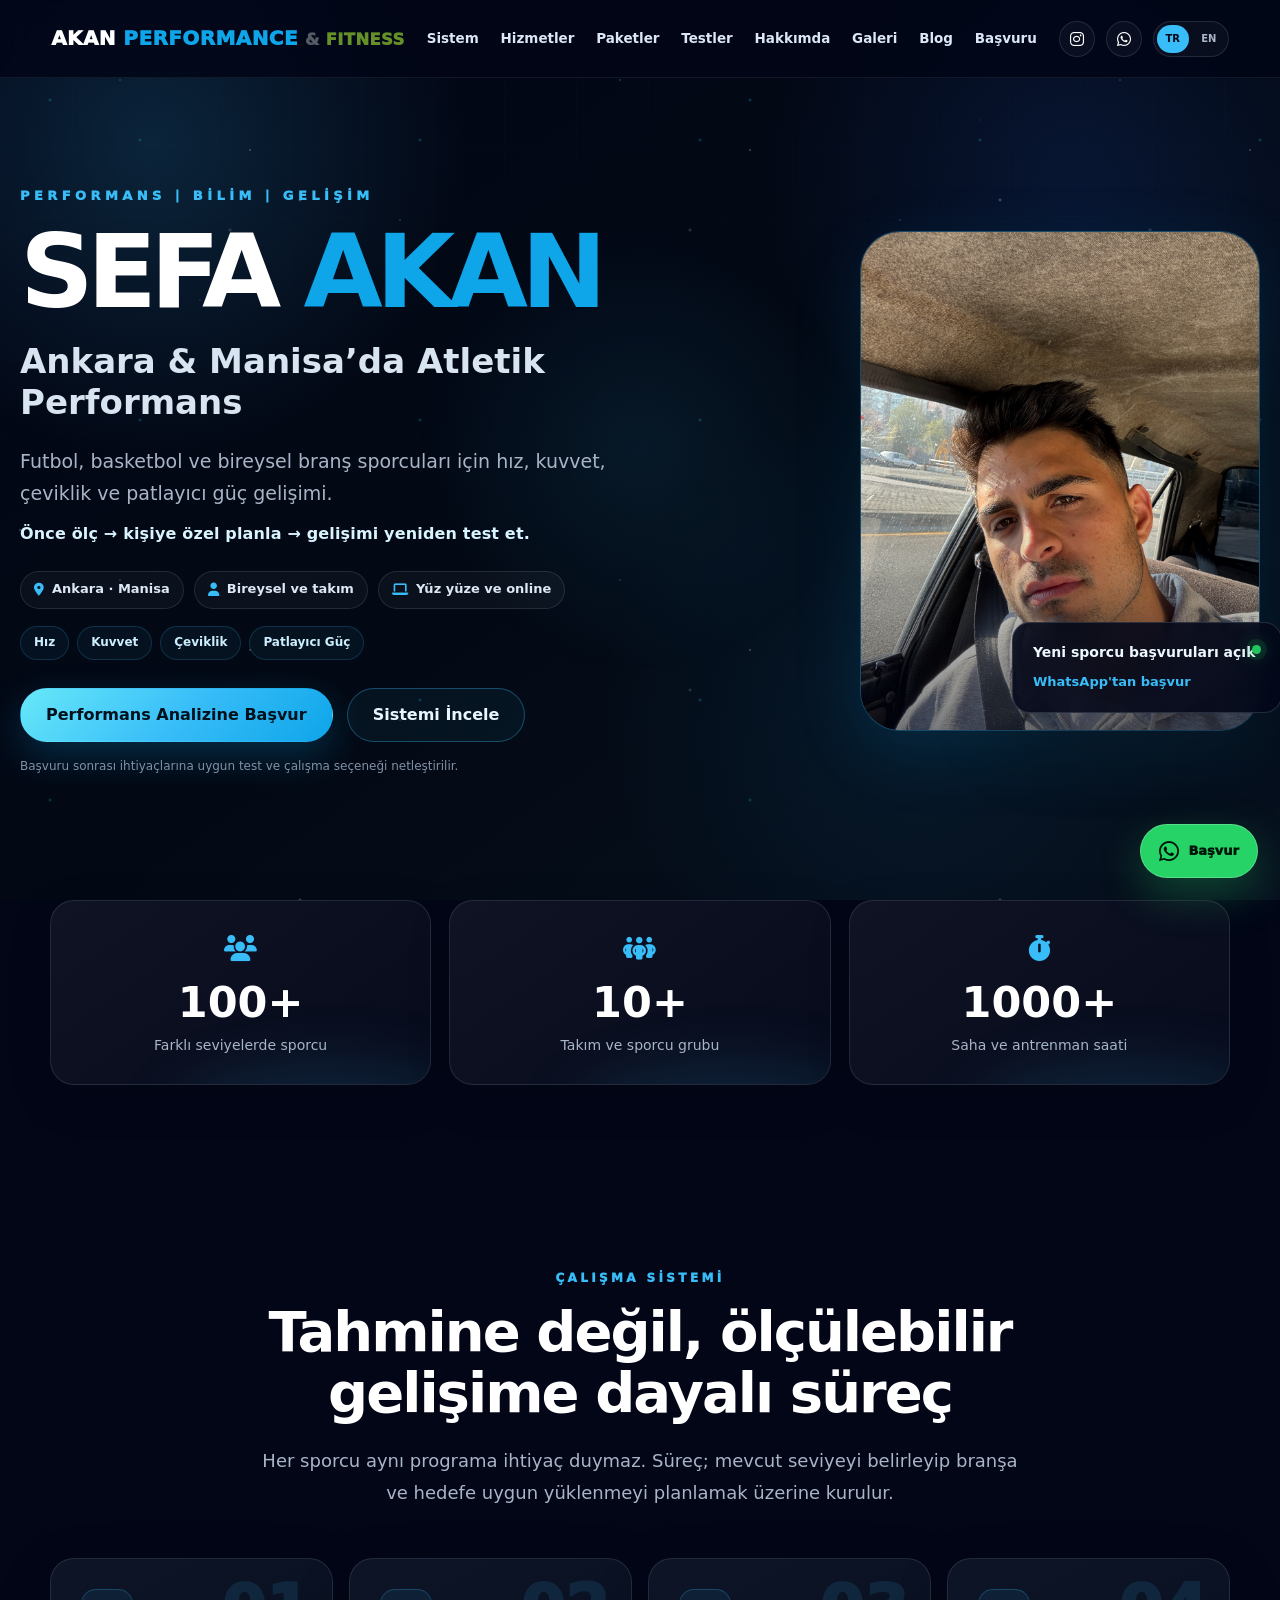
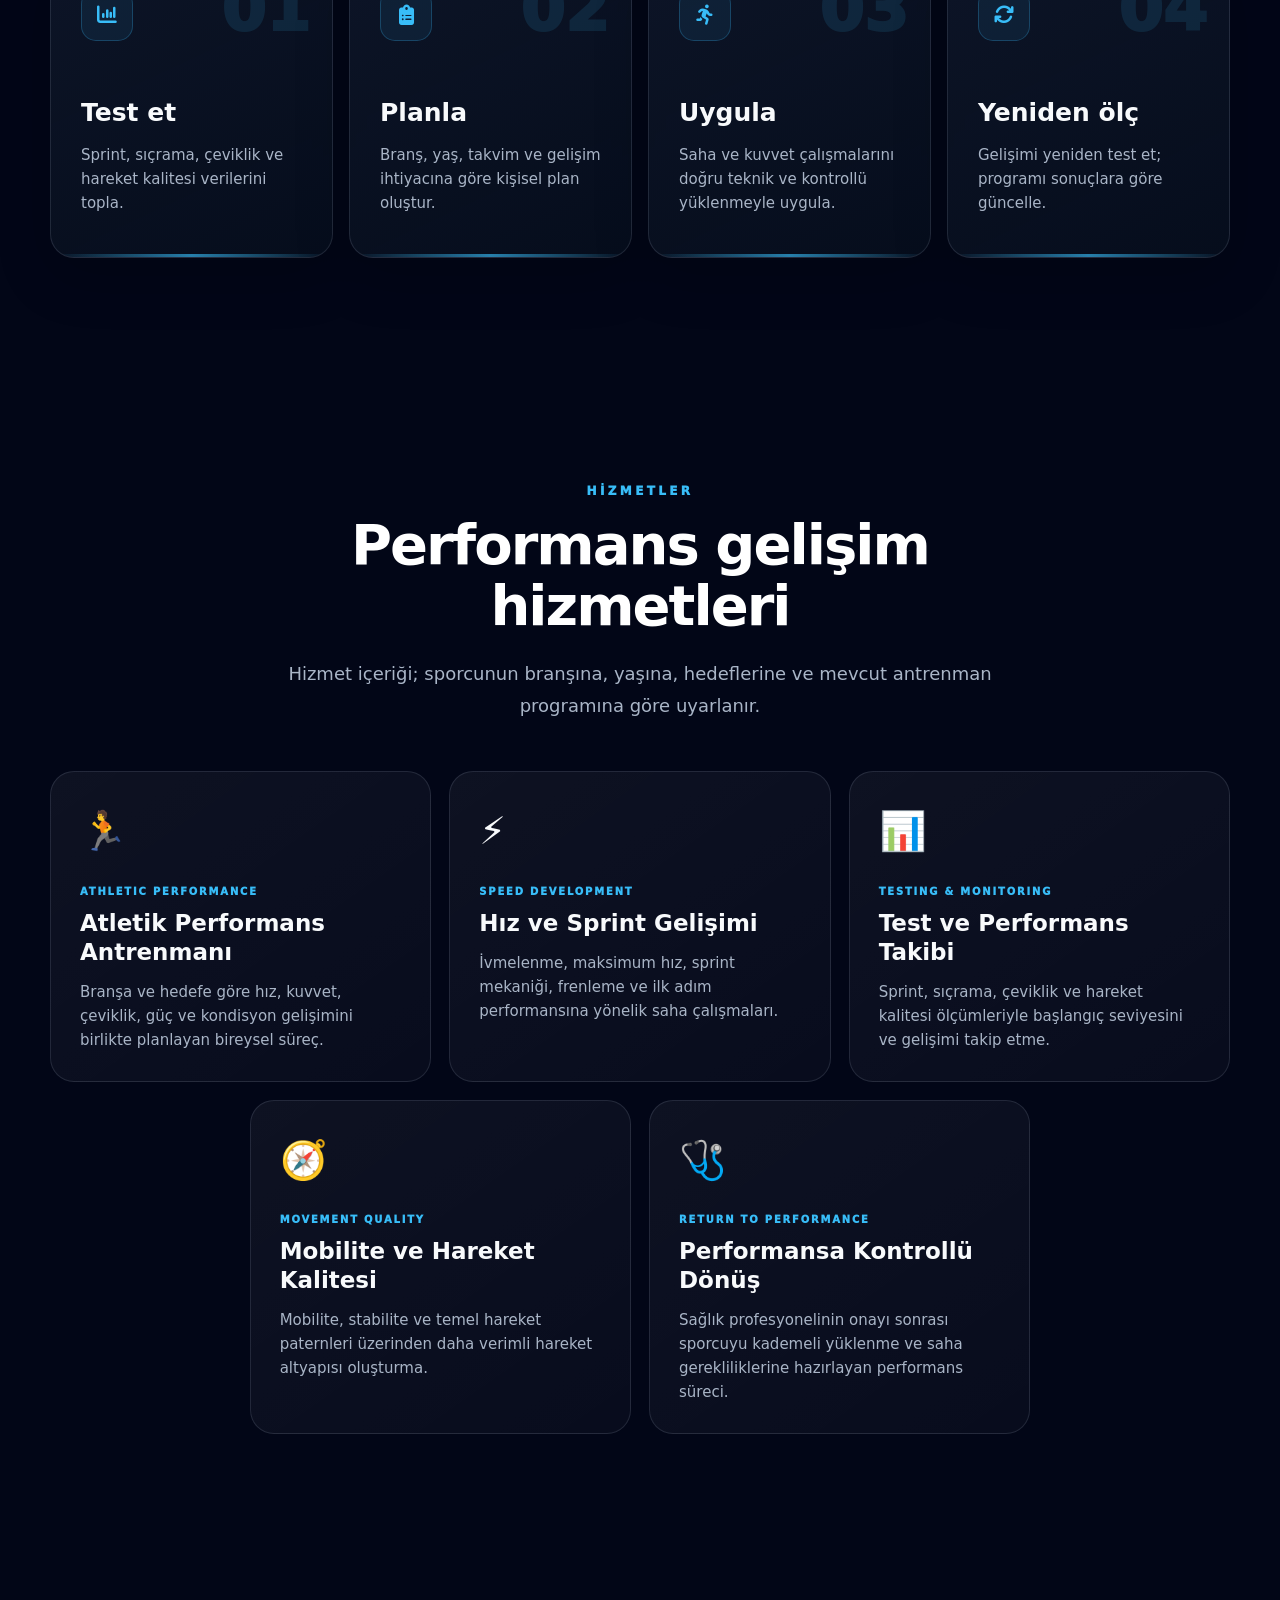
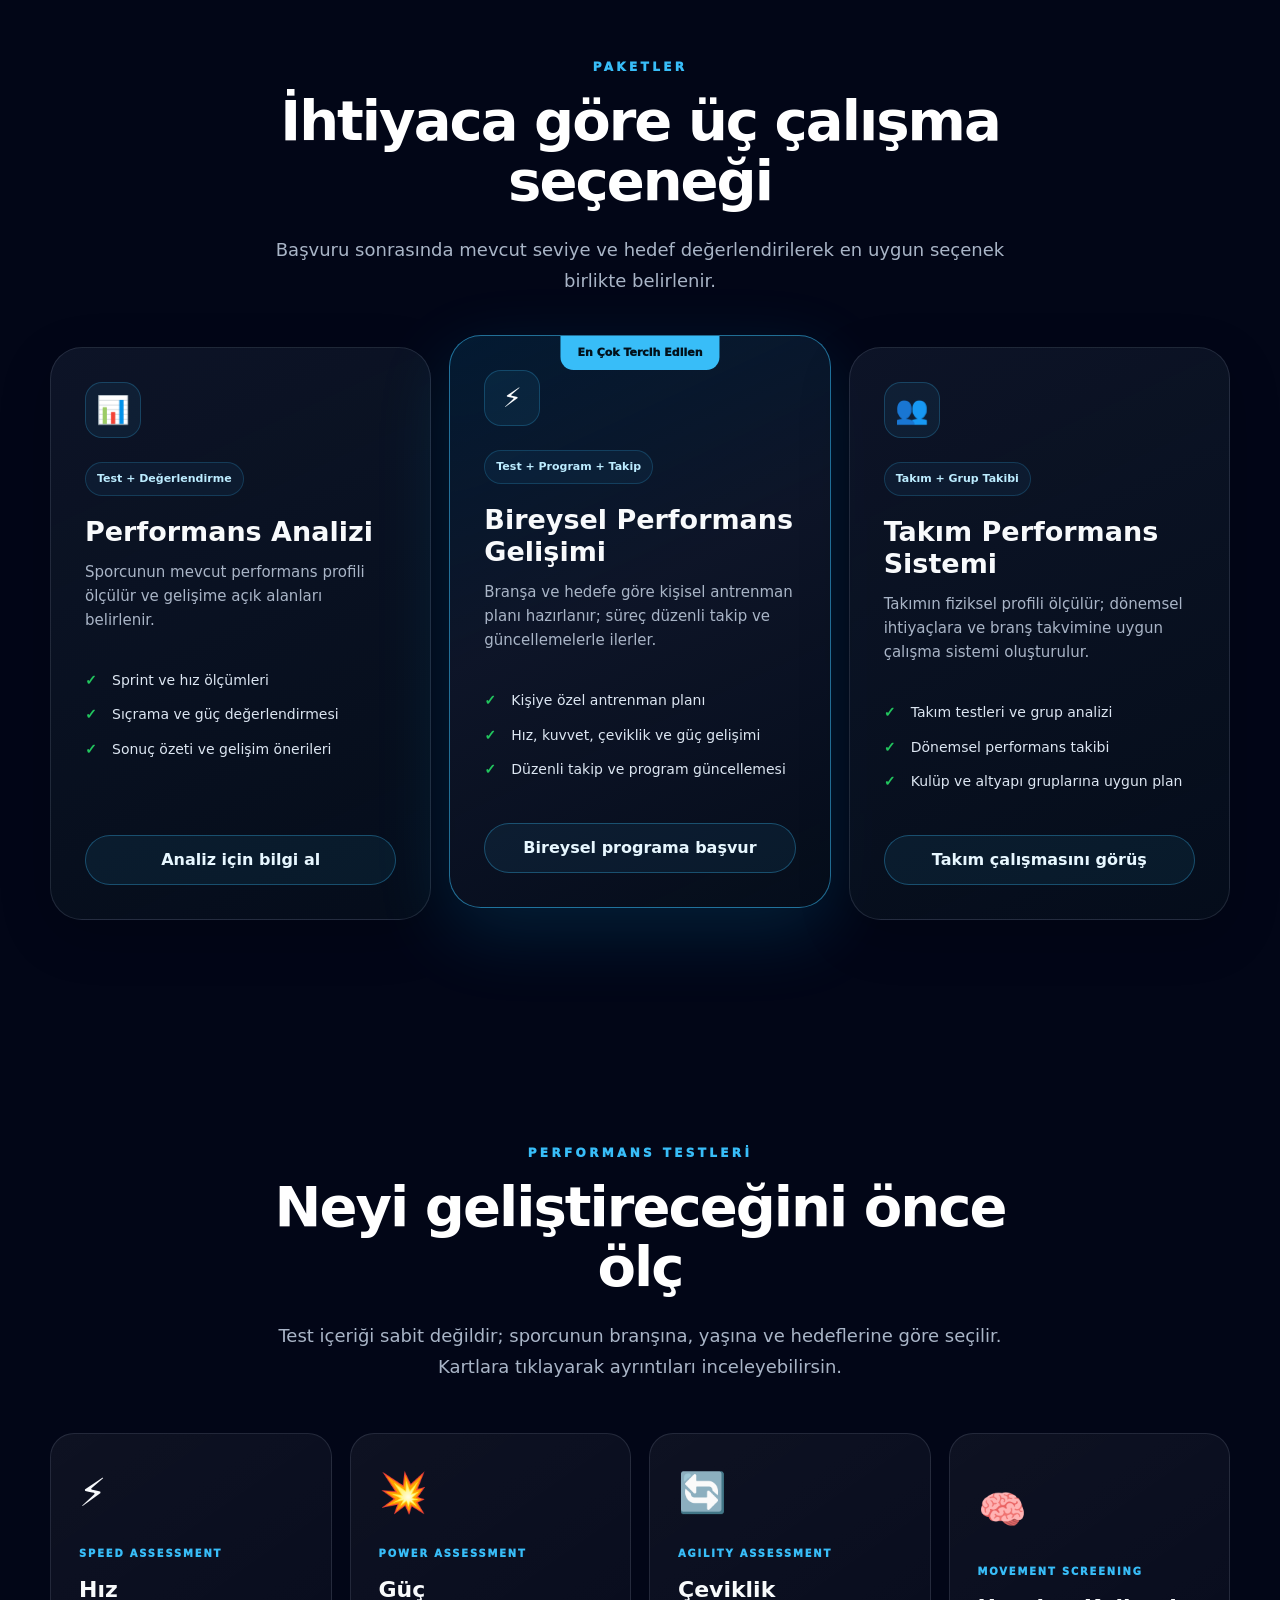
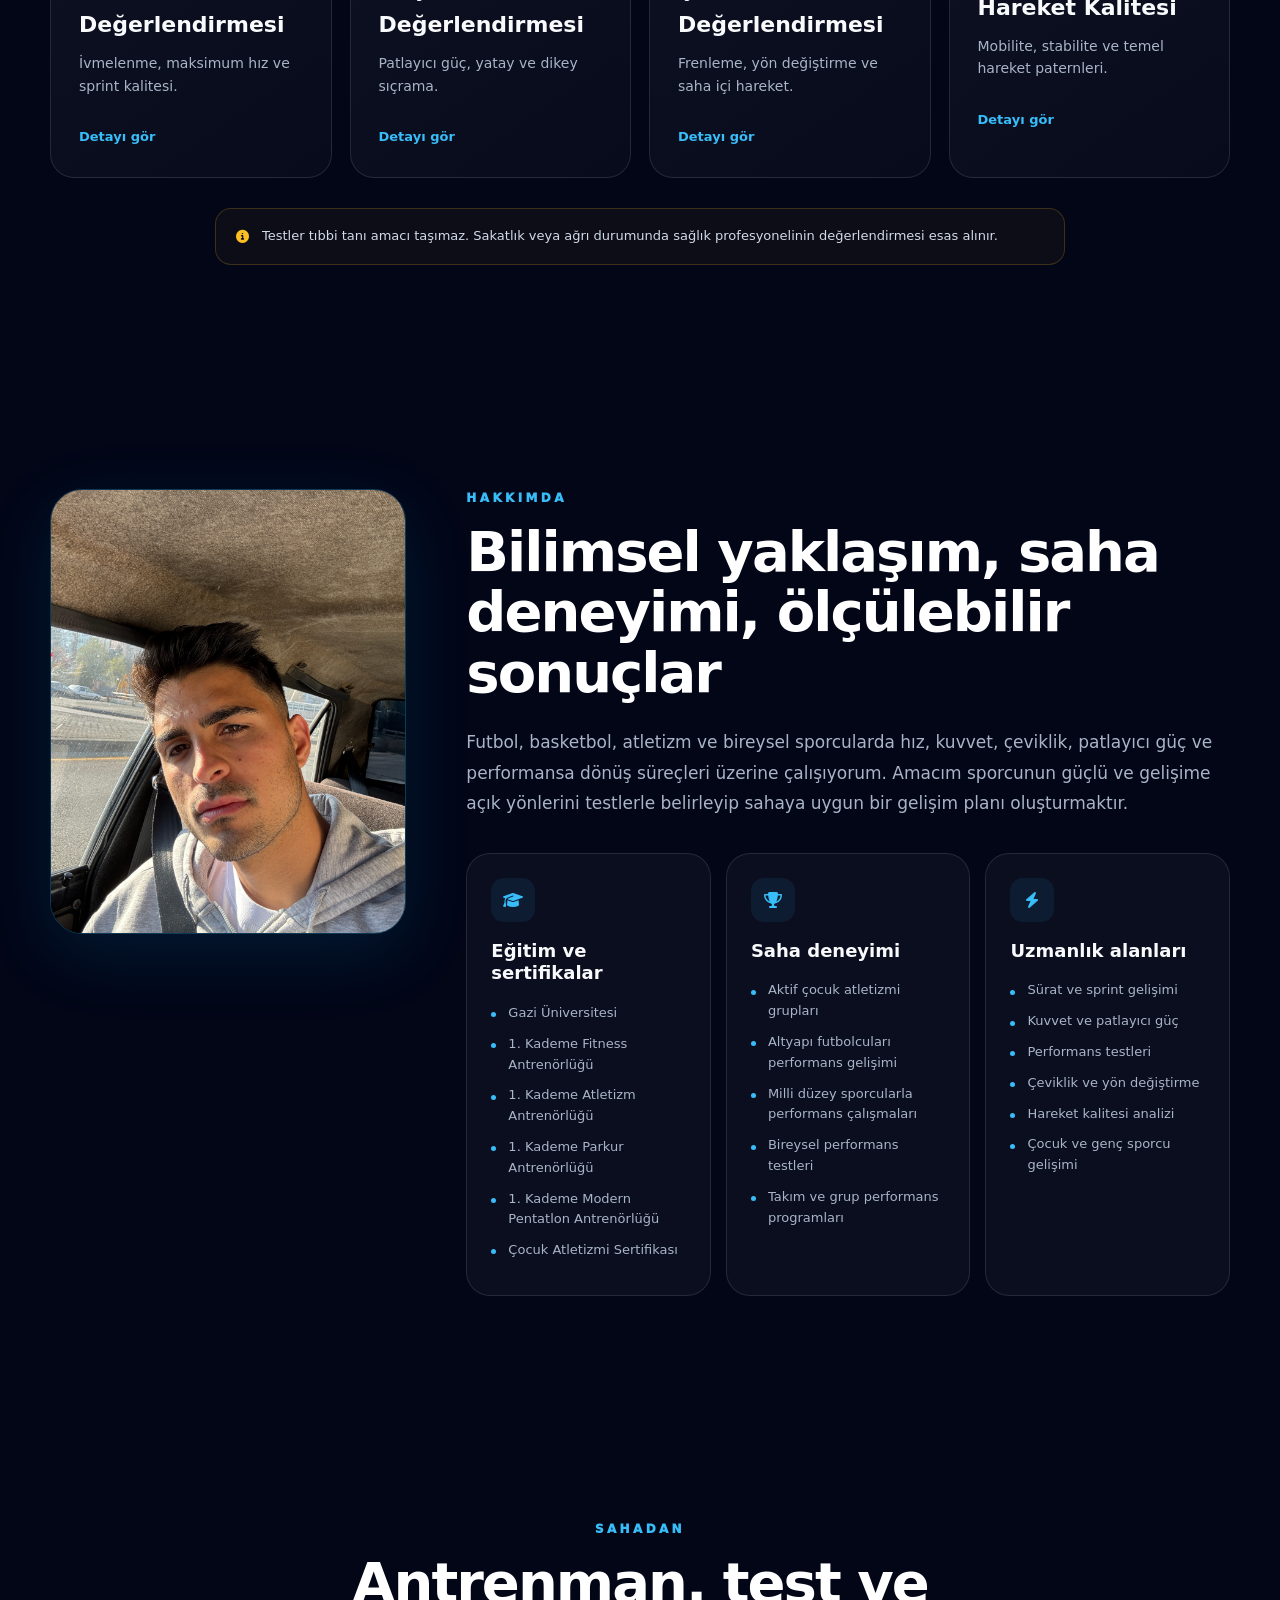
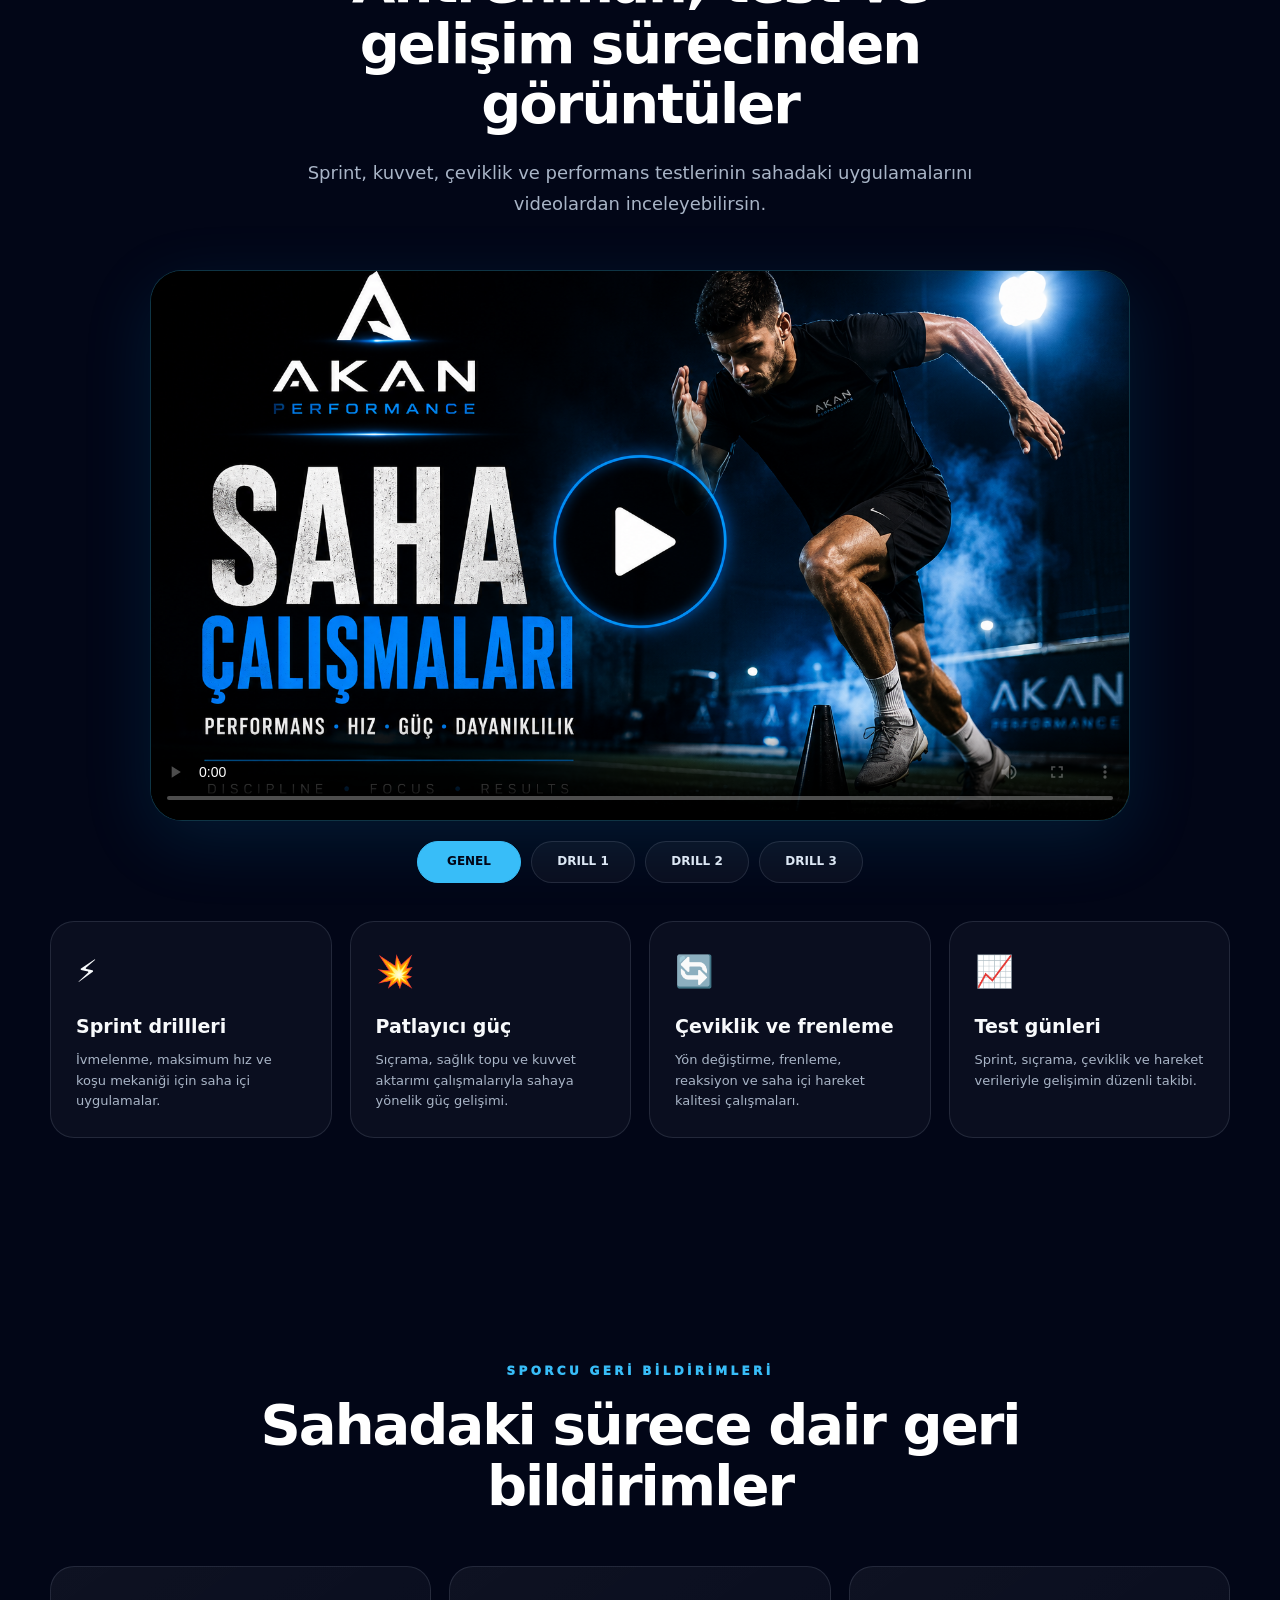
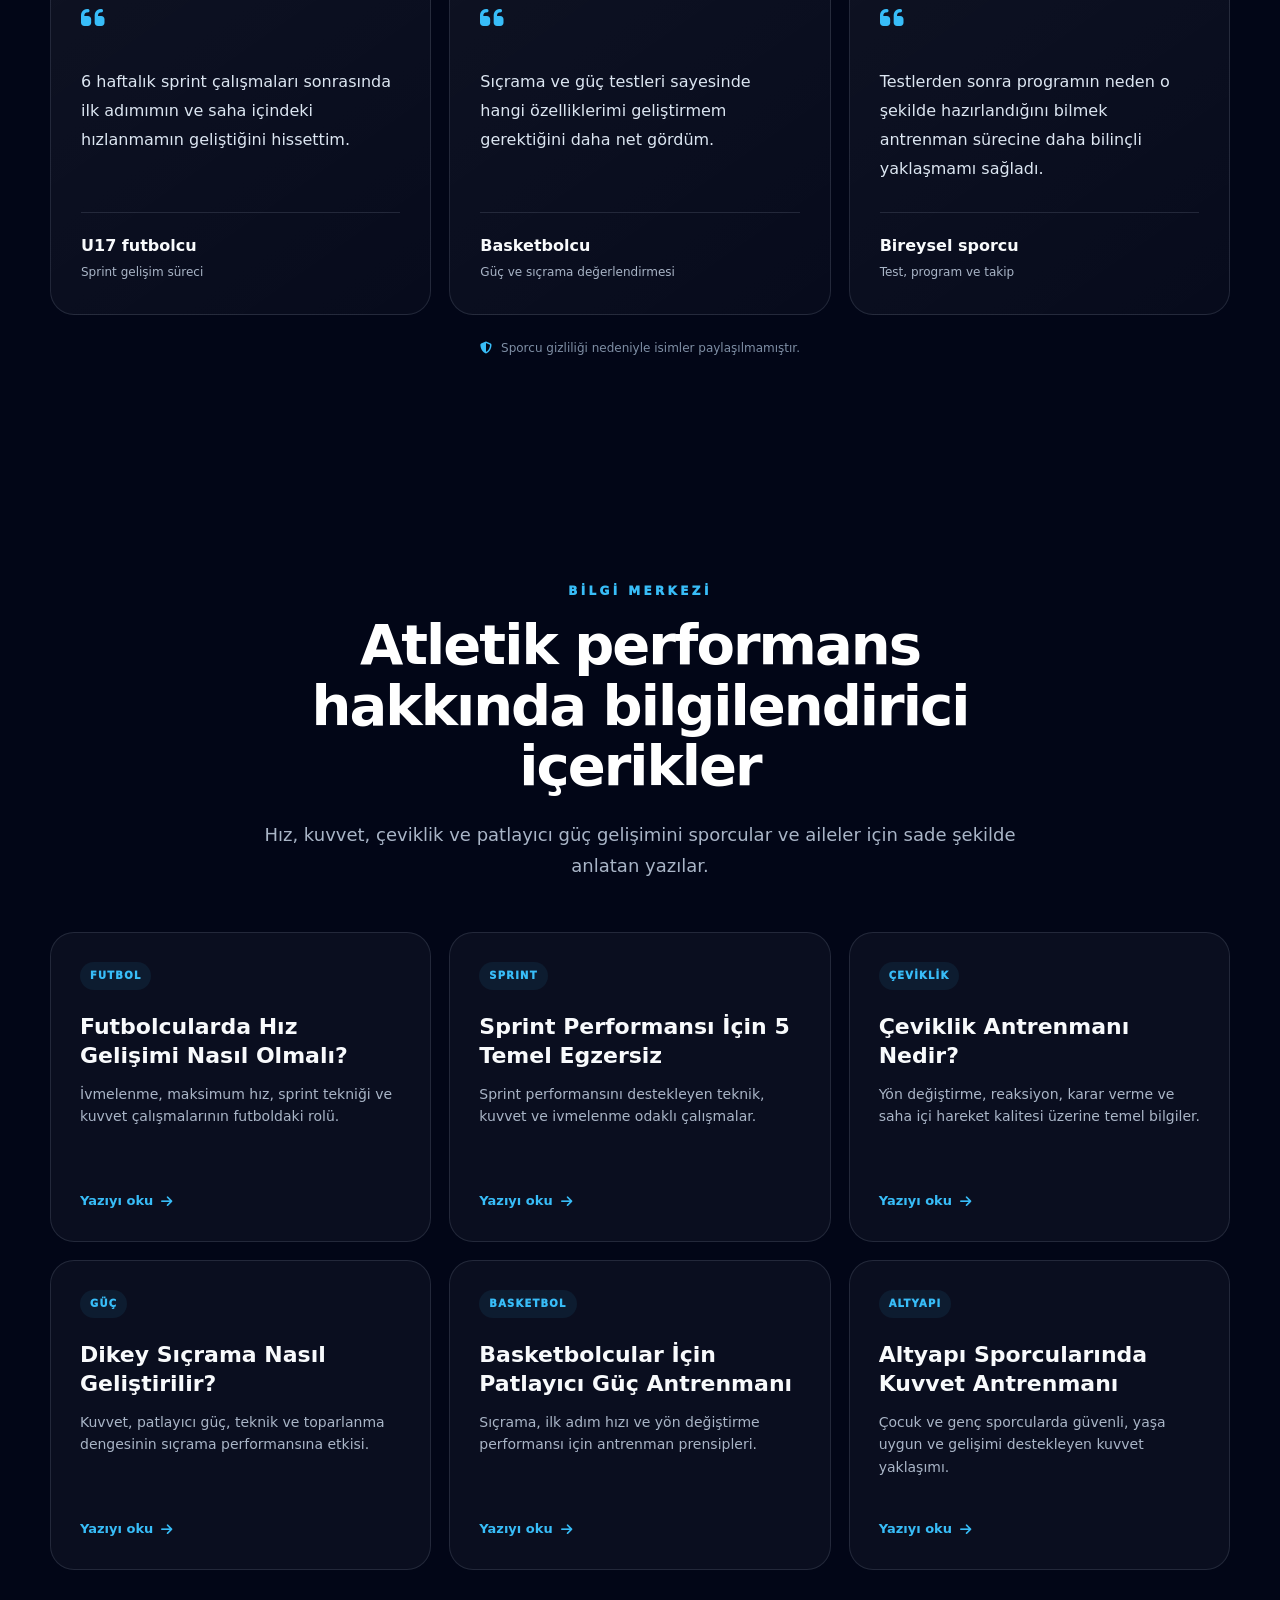
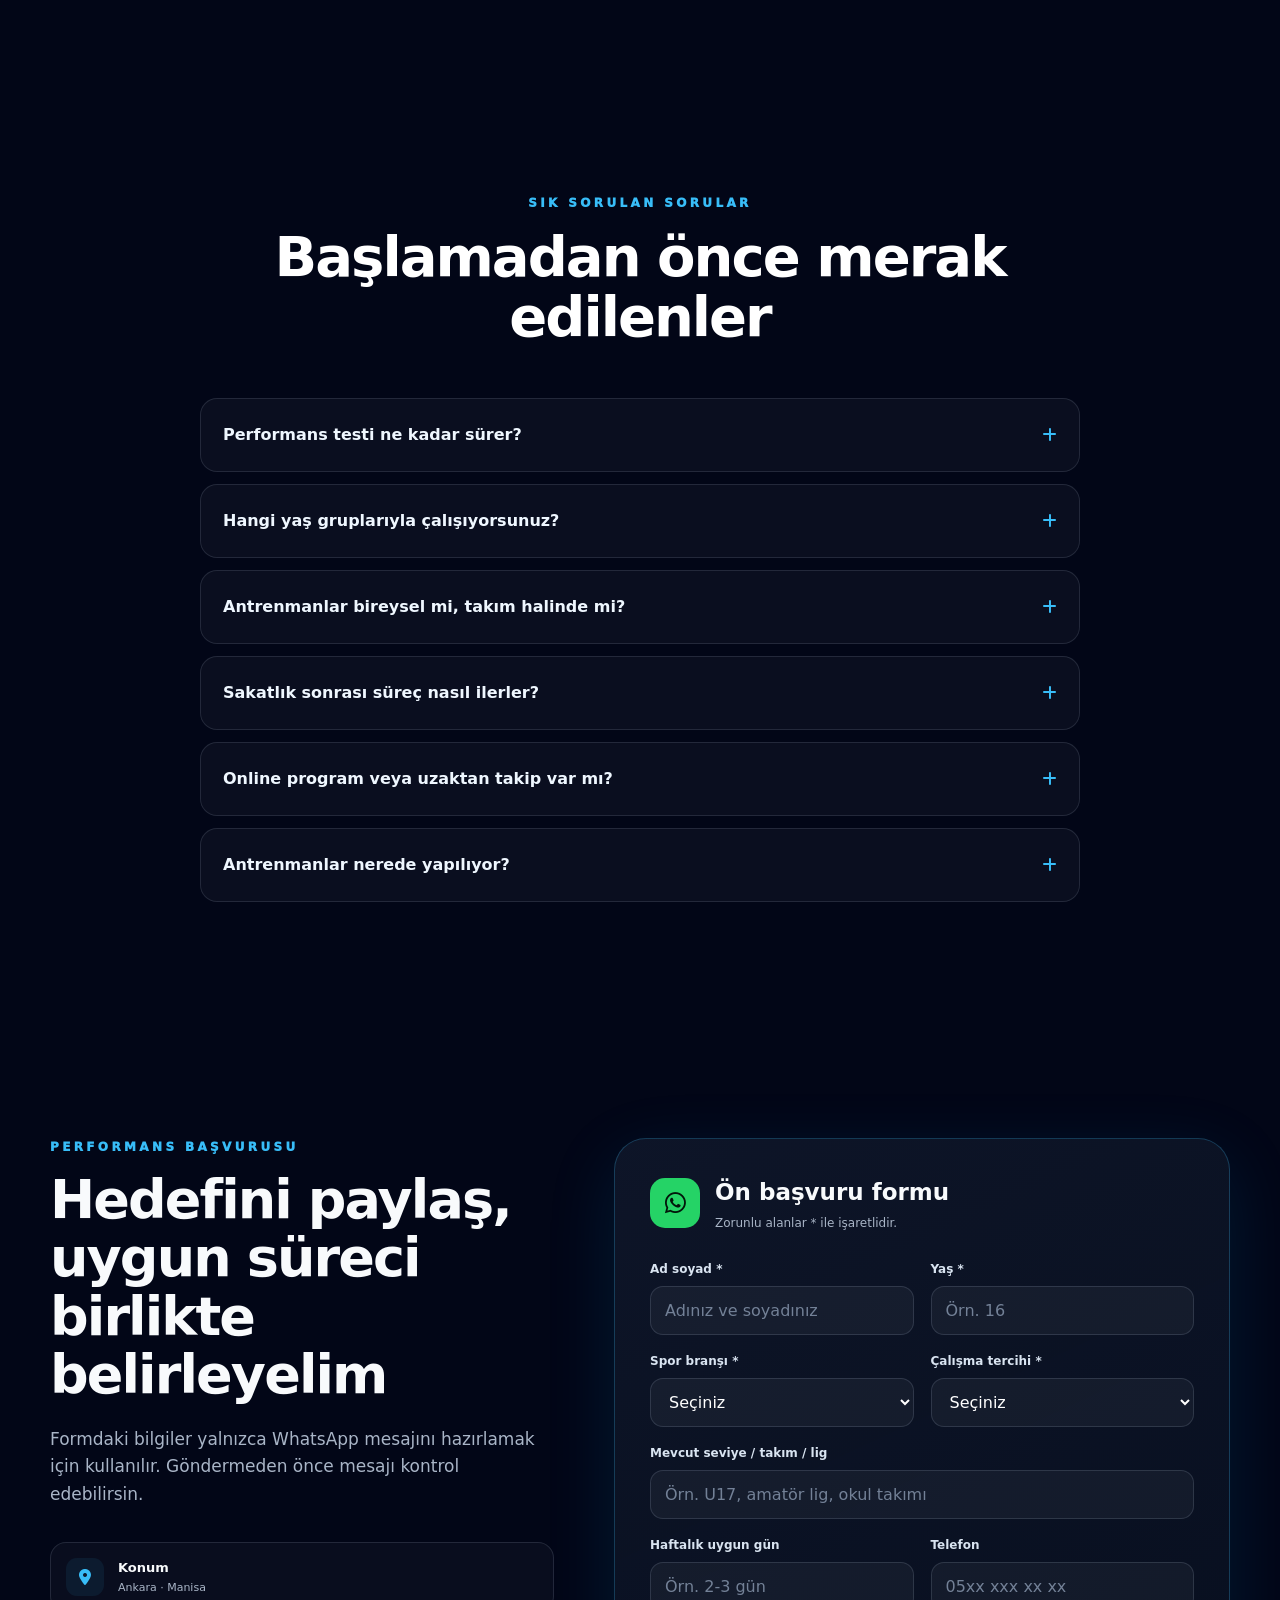
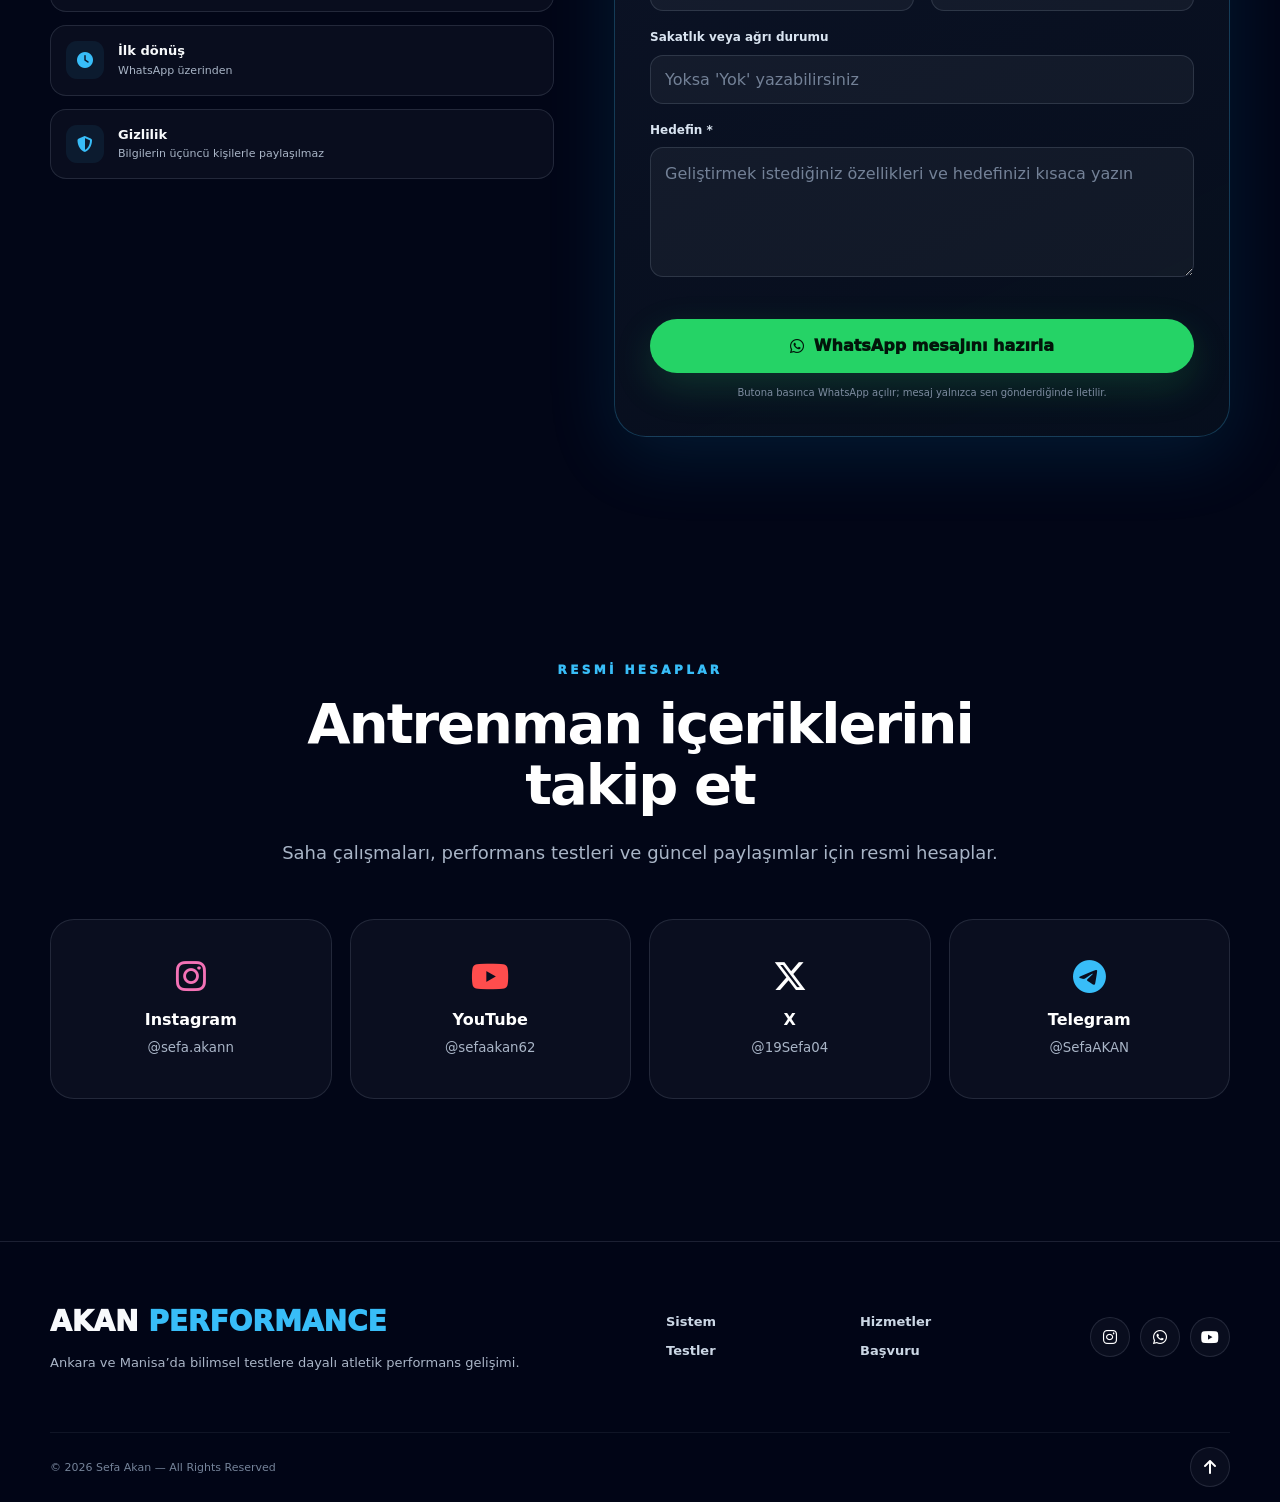
==== commit f915bd86: "a" ====
--- a/index.html
+++ b/index.html
@@ -47,7 +47,7 @@
   <meta name="referrer" content="strict-origin-when-cross-origin">
 
   <link rel="stylesheet" href="https://cdnjs.cloudflare.com/ajax/libs/font-awesome/6.5.1/css/all.min.css">
-  <link rel="stylesheet" href="style.css?v=20260718-location-fix">
+  <link rel="stylesheet" href="style.css?v=20260718-hero-polish">
 
   <!-- Structured data -->
   <script type="application/ld+json">
@@ -209,11 +209,17 @@
         <div class="hero-text">
           <p class="hero-small" data-tr="PERFORMANS | BİLİM | GELİŞİM" data-en="PERFORMANCE | SCIENCE | DEVELOPMENT">PERFORMANS | BİLİM | GELİŞİM</p>
           <h1 id="hero-title">SEFA <span>AKAN</span></h1>
-          <h2 data-tr="Ankara ve Manisa Atletik Performans Antrenörü" data-en="Athletic Performance Coach in Ankara and Manisa">Ankara ve Manisa Atletik Performans Antrenörü</h2>
+          <h2 data-tr="Ankara & Manisa’da Atletik Performans" data-en="Athletic Performance in Ankara & Manisa">Ankara &amp; Manisa’da Atletik Performans</h2>
           <p class="hero-desc"
-             data-tr="Futbol, basketbol ve bireysel branş sporcuları için hız, kuvvet, çeviklik ve patlayıcı güç gelişimi. Önce ölç, sonra kişiye özel planla ve gelişimi yeniden test et."
-             data-en="Speed, strength, agility and explosive-power development for football, basketball and individual-sport athletes. Assess first, train with a personal plan and retest progress.">
-            Futbol, basketbol ve bireysel branş sporcuları için hız, kuvvet, çeviklik ve patlayıcı güç gelişimi. Önce ölç, sonra kişiye özel planla ve gelişimi yeniden test et.
+             data-tr="Futbol, basketbol ve bireysel branş sporcuları için hız, kuvvet, çeviklik ve patlayıcı güç gelişimi."
+             data-en="Speed, strength, agility and explosive-power development for football, basketball and individual-sport athletes.">
+            Futbol, basketbol ve bireysel branş sporcuları için hız, kuvvet, çeviklik ve patlayıcı güç gelişimi.
+          </p>
+
+          <p class="hero-method"
+             data-tr="Önce ölç → kişiye özel planla → gelişimi yeniden test et."
+             data-en="Assess first → build a personal plan → retest progress.">
+            Önce ölç → kişiye özel planla → gelişimi yeniden test et.
           </p>
 
           <div class="hero-meta" aria-label="Hizmet bilgileri">
@@ -246,7 +252,7 @@
           <div class="hero-visual-card">
             <span class="status-dot"></span>
             <p data-tr="Yeni sporcu başvuruları açık" data-en="New athlete applications are open">Yeni sporcu başvuruları açık</p>
-            <a href="https://wa.me/905015440670?text=Merhaba%20Sefa%20Hocam%2C%20atletik%20performans%20%C3%A7al%C4%B1%C5%9Fmalar%C4%B1na%20ba%C5%9Fvurmak%20istiyorum." target="_blank" rel="noopener noreferrer" data-tr="WhatsApp'tan yaz" data-en="Message on WhatsApp">WhatsApp'tan yaz</a>
+            <a href="https://wa.me/905015440670?text=Merhaba%20Sefa%20Hocam%2C%20atletik%20performans%20%C3%A7al%C4%B1%C5%9Fmalar%C4%B1na%20ba%C5%9Fvurmak%20istiyorum." target="_blank" rel="noopener noreferrer" data-tr="WhatsApp'tan başvur" data-en="Apply on WhatsApp">WhatsApp'tan başvur</a>
           </div>
         </div>
       </div>
@@ -898,9 +904,9 @@
     </div>
   </div>
 
-  <a href="https://wa.me/905015440670?text=Merhaba%20Sefa%20Hocam%2C%20atletik%20performans%20%C3%A7al%C4%B1%C5%9Fmalar%C4%B1%20hakk%C4%B1nda%20bilgi%20almak%20istiyorum." class="whatsapp-float" target="_blank" rel="noopener noreferrer" aria-label="WhatsApp'tan iletişime geç">
+  <a href="https://wa.me/905015440670?text=Merhaba%20Sefa%20Hocam%2C%20atletik%20performans%20%C3%A7al%C4%B1%C5%9Fmalar%C4%B1%20hakk%C4%B1nda%20bilgi%20almak%20istiyorum." class="whatsapp-float" target="_blank" rel="noopener noreferrer" aria-label="WhatsApp üzerinden başvur">
     <i class="fa-brands fa-whatsapp"></i>
-    <span data-tr="Bilgi al" data-en="Get info">Bilgi al</span>
+    <span data-tr="Başvur" data-en="Apply">Başvur</span>
   </a>
 
   <script>
--- a/style.css
+++ b/style.css
@@ -320,16 +320,16 @@
 }
 
 .brand-separator{
-  color:rgba(255,255,255,.56);
+  color:rgba(255,255,255,.34);
 }
 
 .brand-fitness{
-  color:var(--fitness);
-  transition:color .2s ease;
+  color:rgba(163,230,53,.62);
+  transition:color .2s ease, opacity .2s ease;
 }
 
 .brand-fitness:hover{
-  color:#d9f99d;
+  color:#bef264;
 }
 
 .menu{
@@ -522,9 +522,9 @@
   width:min(1240px, calc(100% - 40px));
   margin:0 auto;
   display:grid;
-  grid-template-columns:minmax(0, 1.08fr) minmax(360px, .78fr);
+  grid-template-columns:minmax(0, 1.12fr) minmax(330px, .70fr);
   align-items:center;
-  gap:clamp(48px, 7vw, 96px);
+  gap:clamp(52px, 7vw, 100px);
 }
 
 .hero-text{
@@ -554,16 +554,27 @@
 .hero h2{
   margin:24px 0 0;
   color:#d9e4f1;
-  font-size:clamp(23px, 3vw, 35px);
+  max-width:650px;
+  font-size:clamp(23px, 2.7vw, 34px);
   line-height:1.2;
 }
 
 .hero-desc{
-  max-width:680px;
+  max-width:650px;
   margin:22px 0 0;
   color:var(--muted);
-  font-size:clamp(17px, 1.8vw, 20px);
-  line-height:1.75;
+  font-size:clamp(17px, 1.7vw, 19px);
+  line-height:1.7;
+}
+
+.hero-method{
+  max-width:650px;
+  margin:12px 0 0;
+  color:#d8f4ff;
+  font-size:clamp(14px, 1.35vw, 16px);
+  font-weight:850;
+  line-height:1.6;
+  letter-spacing:.01em;
 }
 
 .hero-meta{
@@ -595,23 +606,24 @@
 }
 
 .hero-badges{
-  display:grid;
-  grid-template-columns:repeat(4, minmax(0, 1fr));
-  gap:10px;
+  display:flex;
+  flex-wrap:wrap;
+  gap:8px;
   max-width:590px;
-  margin-top:18px;
+  margin-top:17px;
 }
 
 .hero-badges span{
-  min-height:44px;
-  display:grid;
-  place-items:center;
-  padding:8px 10px;
-  border:1px solid rgba(56,189,248,.18);
-  border-radius:12px;
+  min-height:34px;
+  display:inline-flex;
+  align-items:center;
+  justify-content:center;
+  padding:5px 13px;
+  border:1px solid rgba(56,189,248,.19);
+  border-radius:999px;
   color:#ccefff;
-  background:rgba(56,189,248,.055);
-  font-size:13px;
+  background:rgba(56,189,248,.05);
+  font-size:12px;
   font-weight:800;
   text-align:center;
 }
@@ -671,7 +683,7 @@
 .hero-visual{
   position:relative;
   justify-self:end;
-  width:min(100%, 440px);
+  width:min(100%, 400px);
 }
 
 .hero-image{
@@ -708,10 +720,10 @@
 
 .hero-visual-card{
   position:absolute;
-  left:-36px;
-  bottom:30px;
+  right:-22px;
+  bottom:18px;
   z-index:2;
-  width:min(290px, 78%);
+  width:min(270px, 76%);
   padding:18px 20px;
   border:1px solid rgba(148,163,184,.22);
   border-radius:18px;
@@ -1928,7 +1940,7 @@
   }
 
   .hero-wrapper{
-    grid-template-columns:minmax(0, 1fr) minmax(330px, .72fr);
+    grid-template-columns:minmax(0, 1fr) minmax(310px, .68fr);
   }
 
   .process-grid,
@@ -2078,11 +2090,16 @@
 
   .hero-visual{
     justify-self:center;
-    width:min(390px, 88vw);
+    width:min(370px, 86vw);
+  }
+
+  .hero-method{
+    margin-left:auto;
+    margin-right:auto;
   }
 
   .hero-visual-card{
-    left:-24px;
+    right:-18px;
   }
 
   .stats-section{
@@ -2230,7 +2247,7 @@
   }
 
   .hero-badges{
-    grid-template-columns:repeat(2, 1fr);
+    justify-content:center;
     max-width:340px;
   }
 
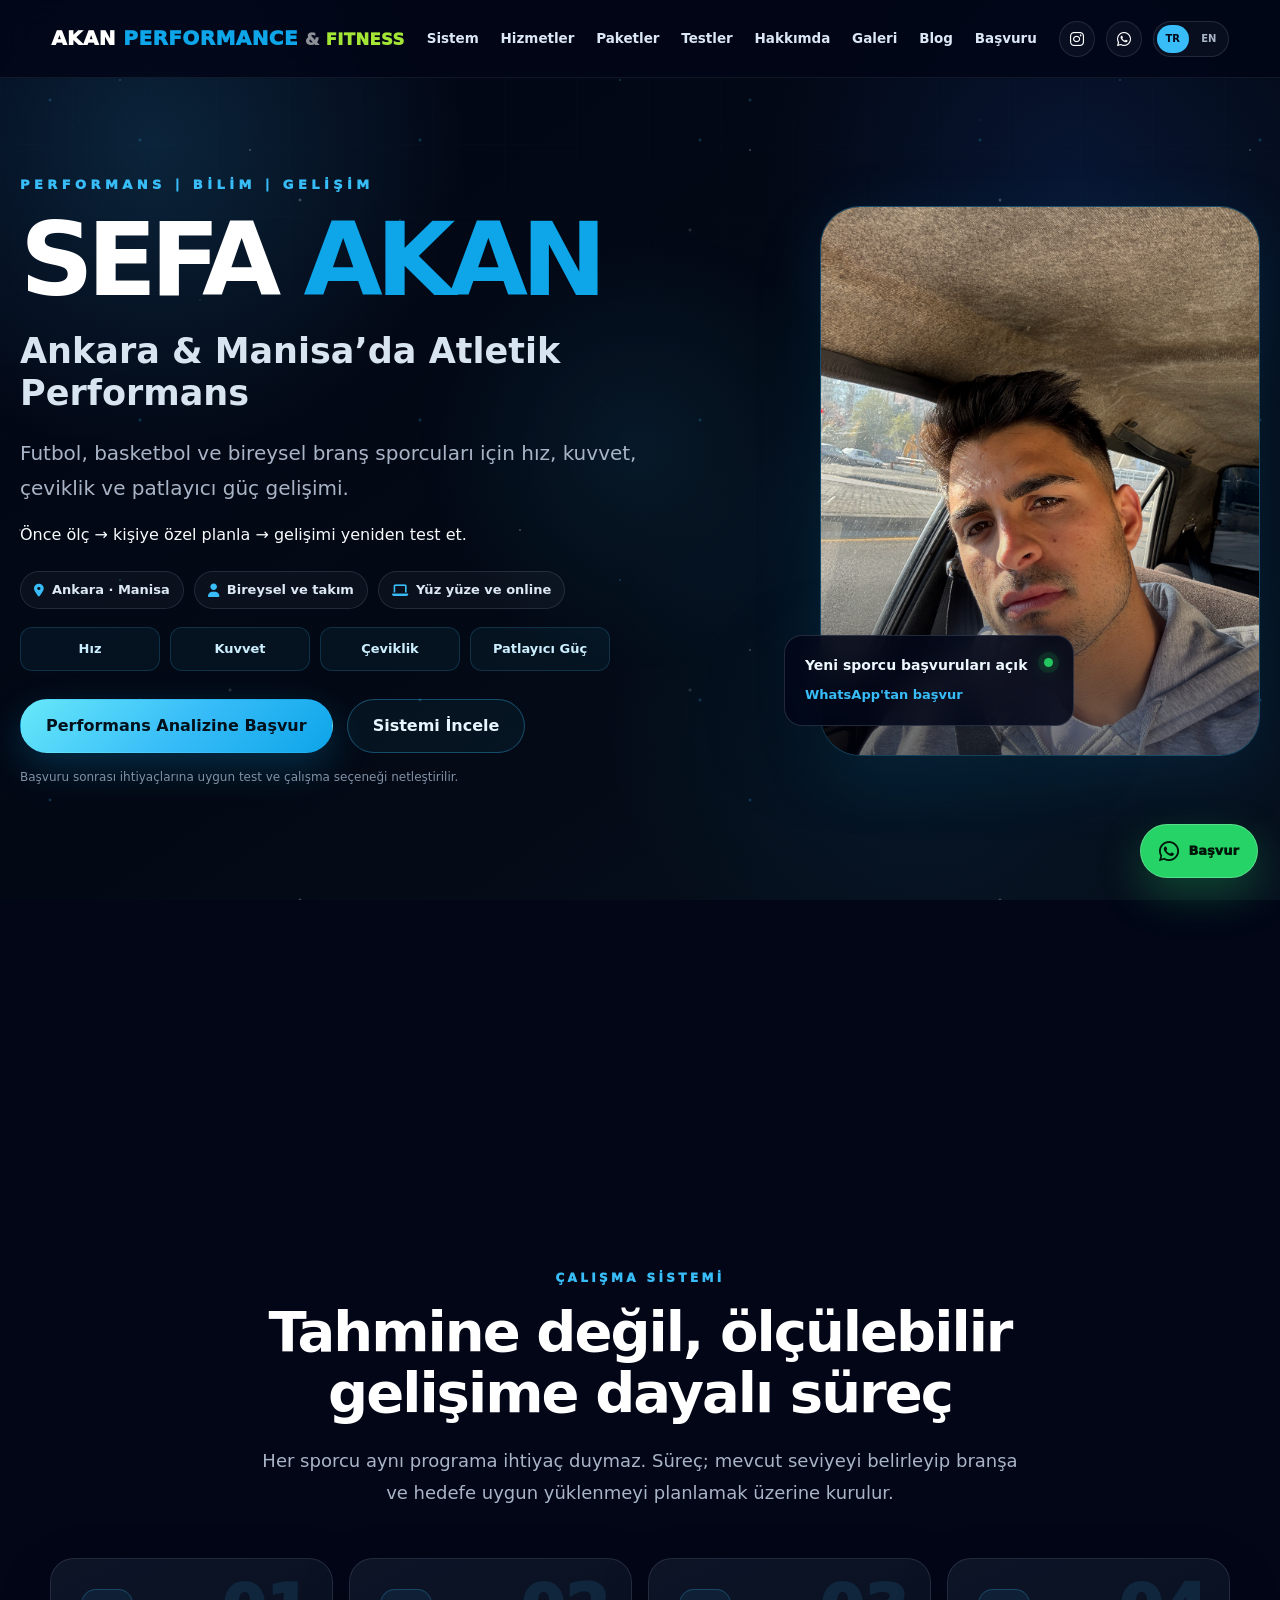
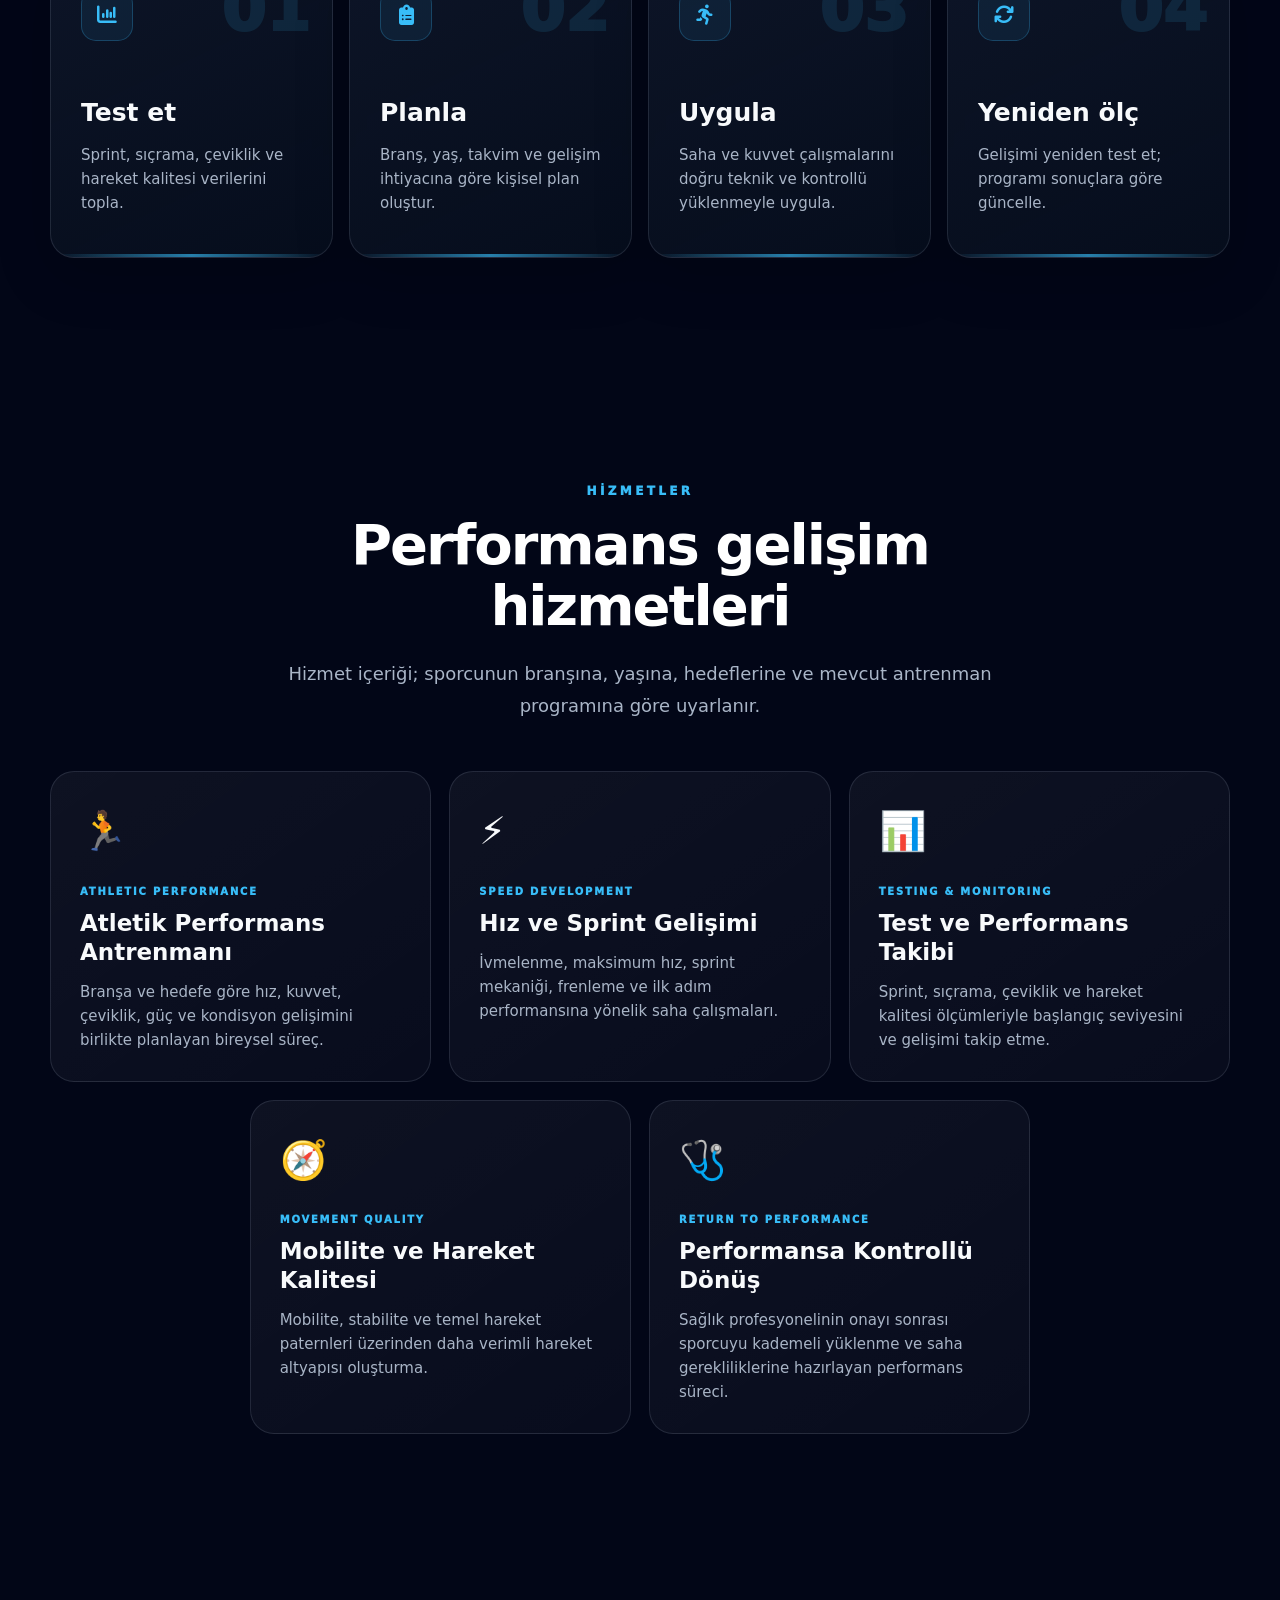
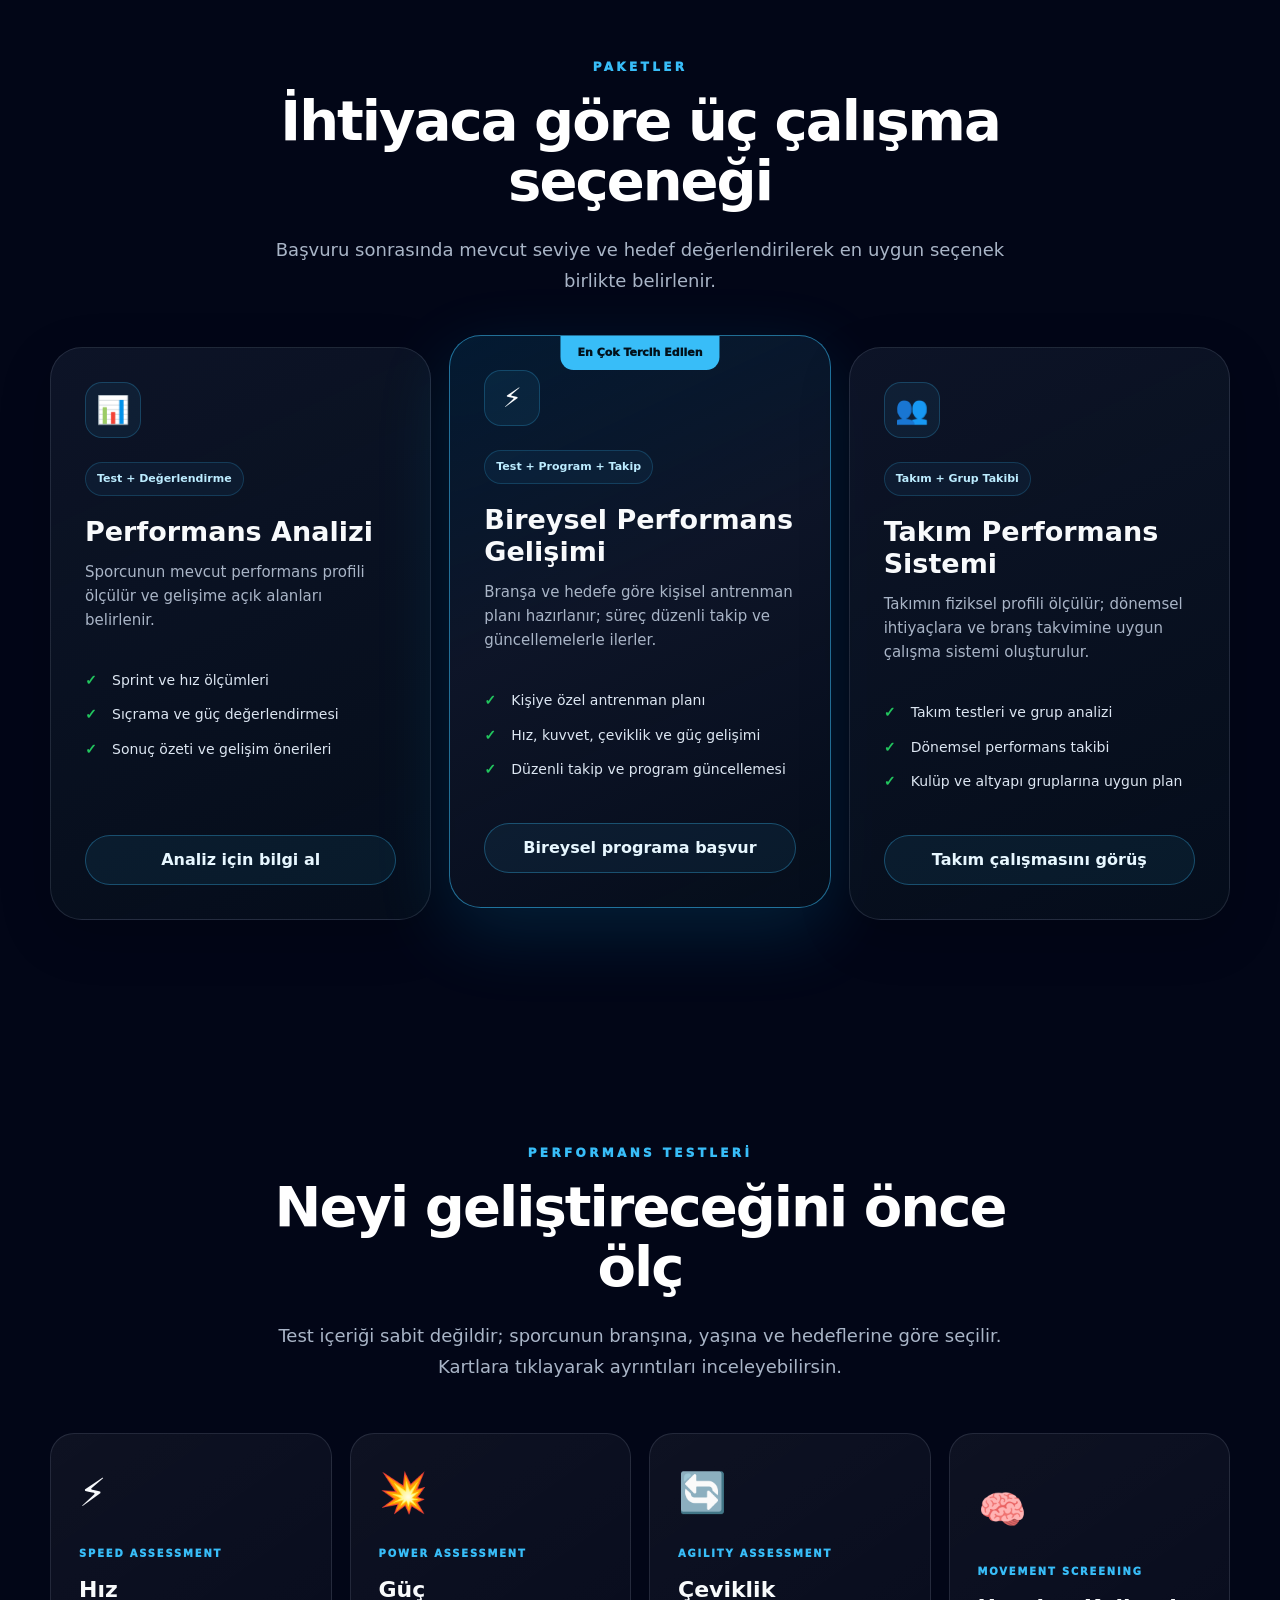
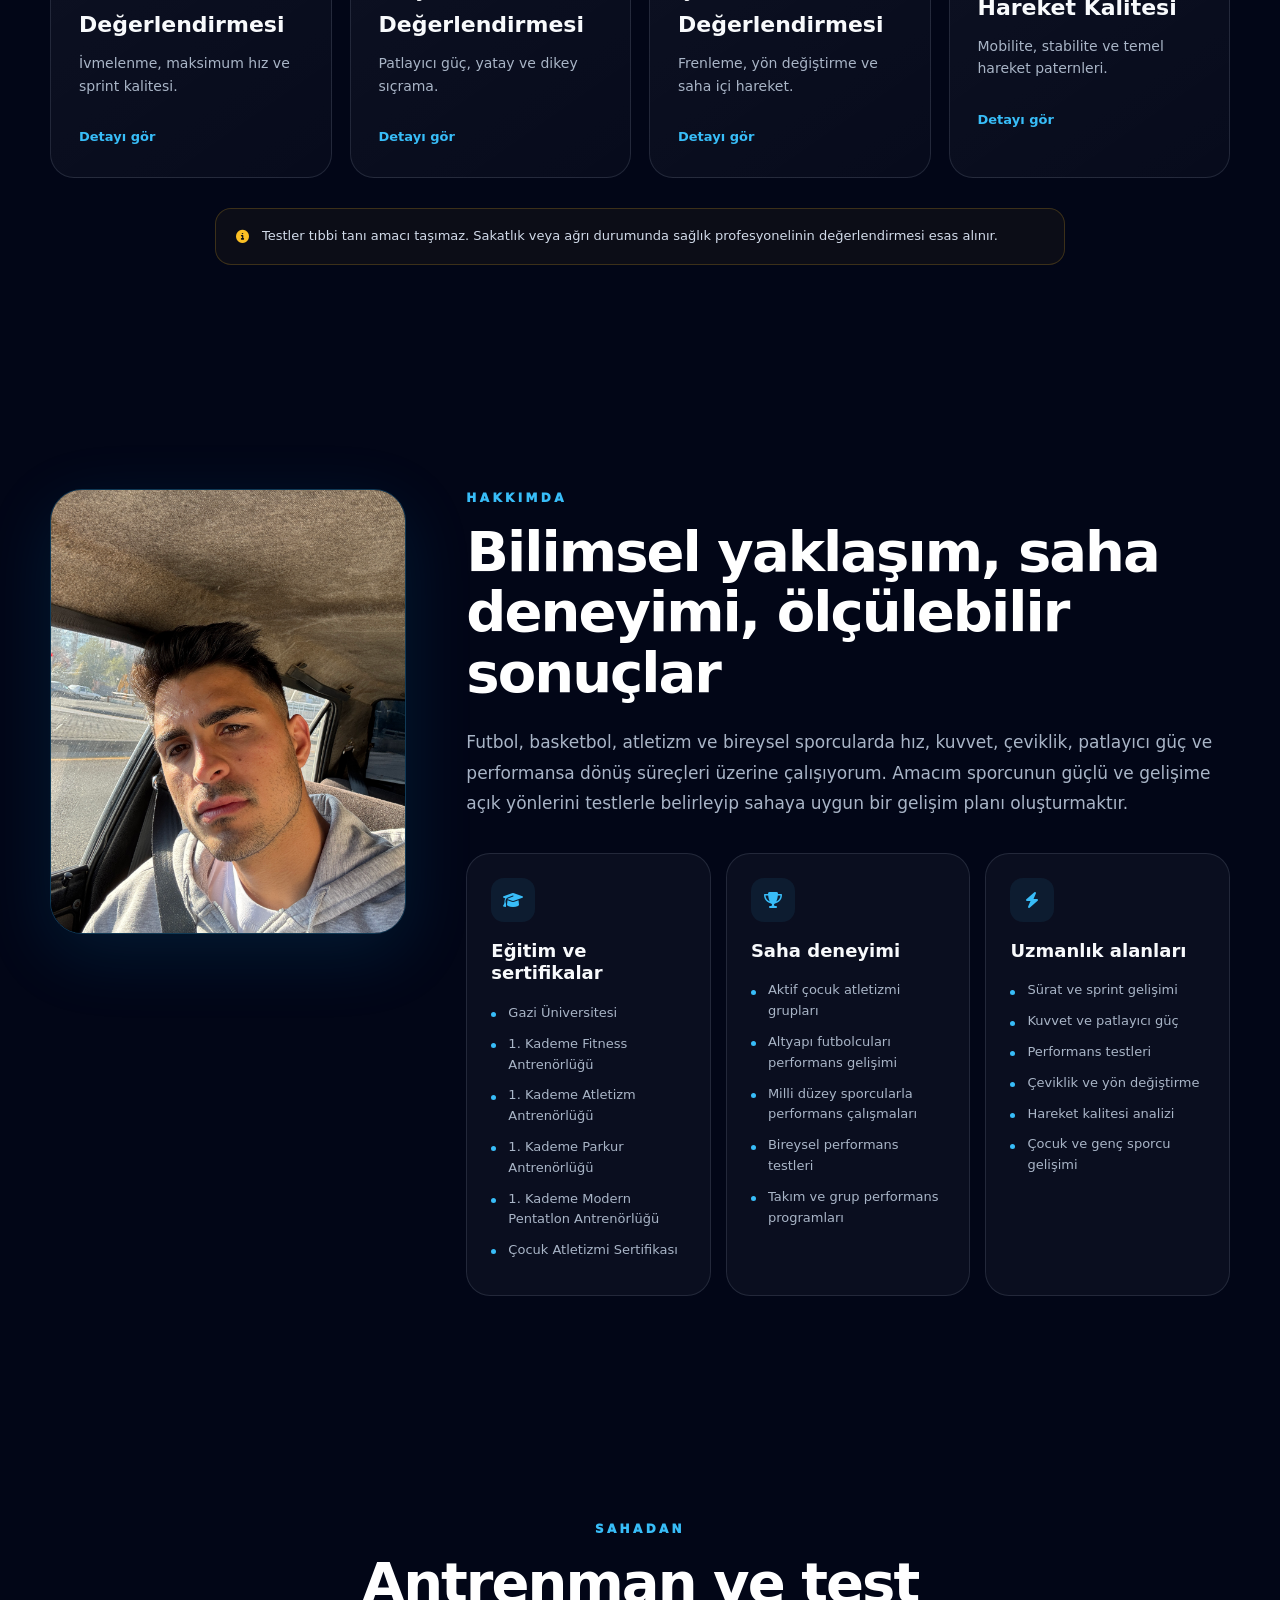
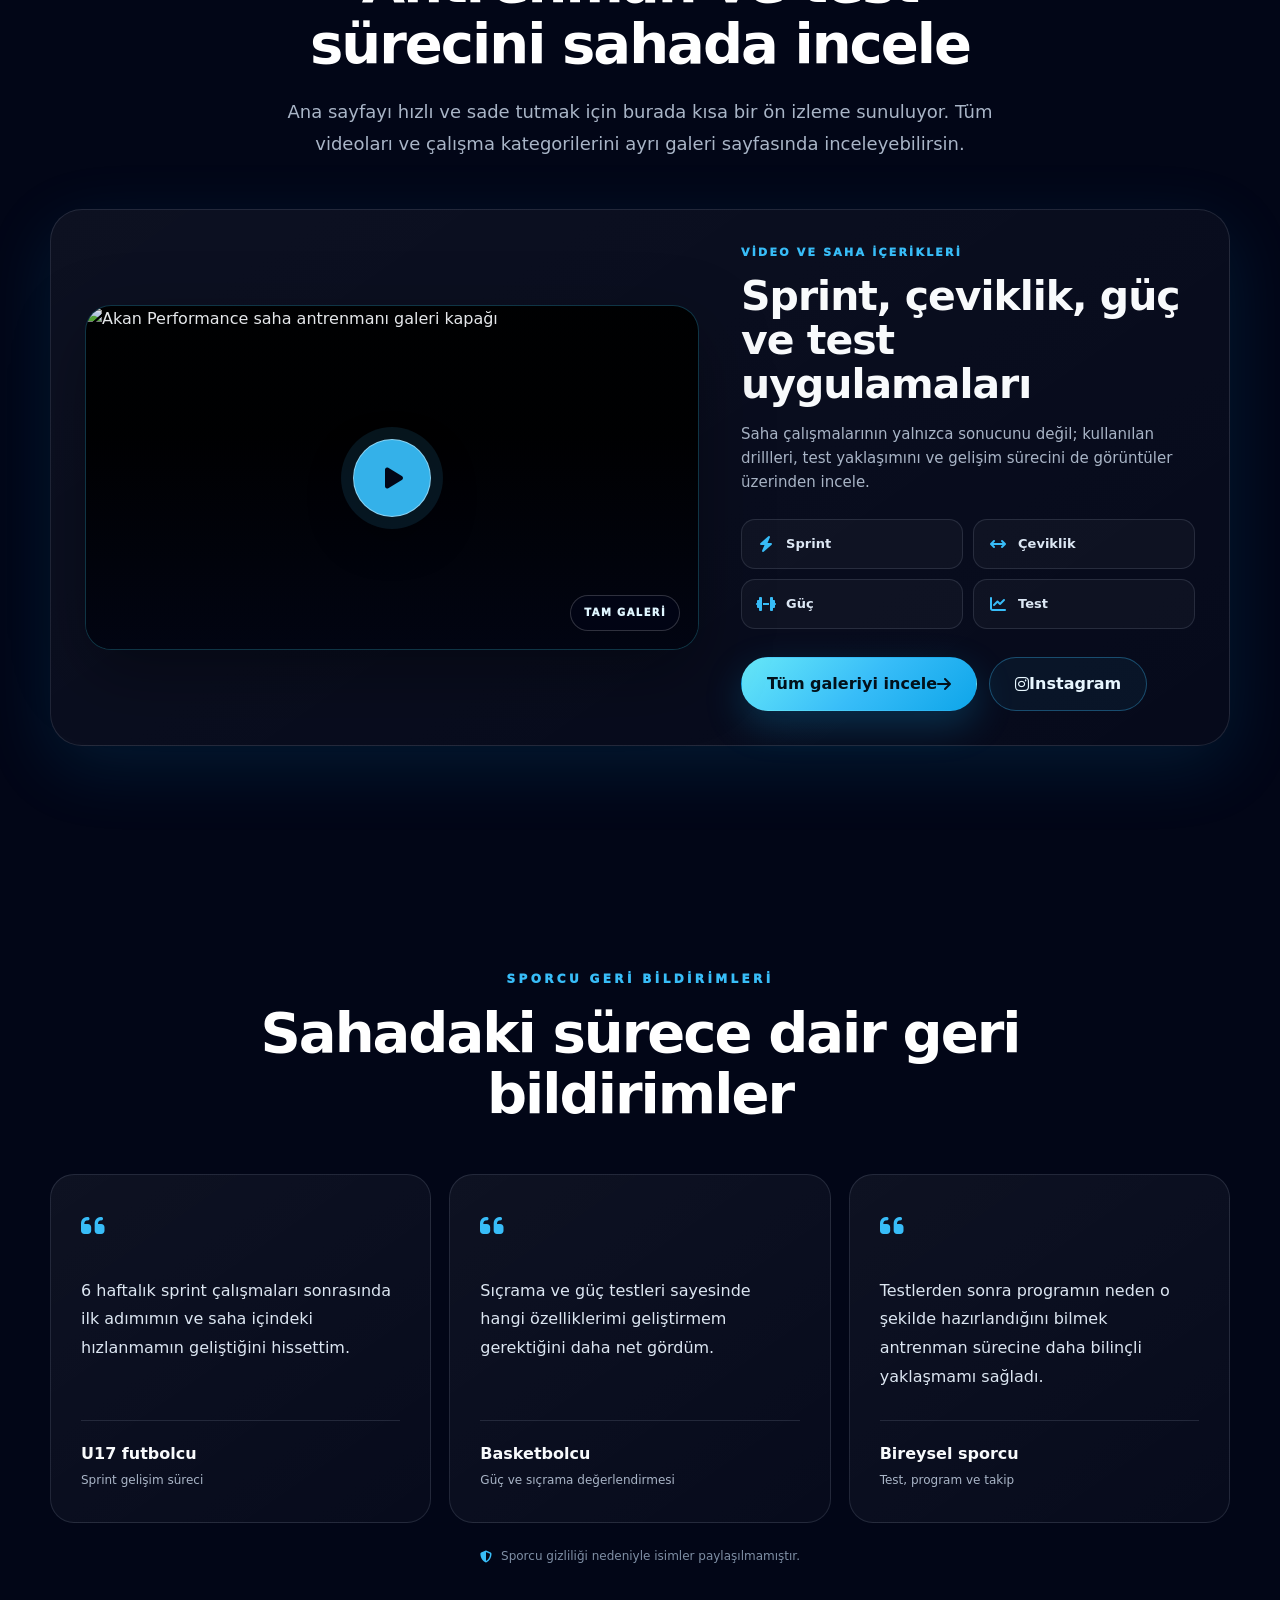
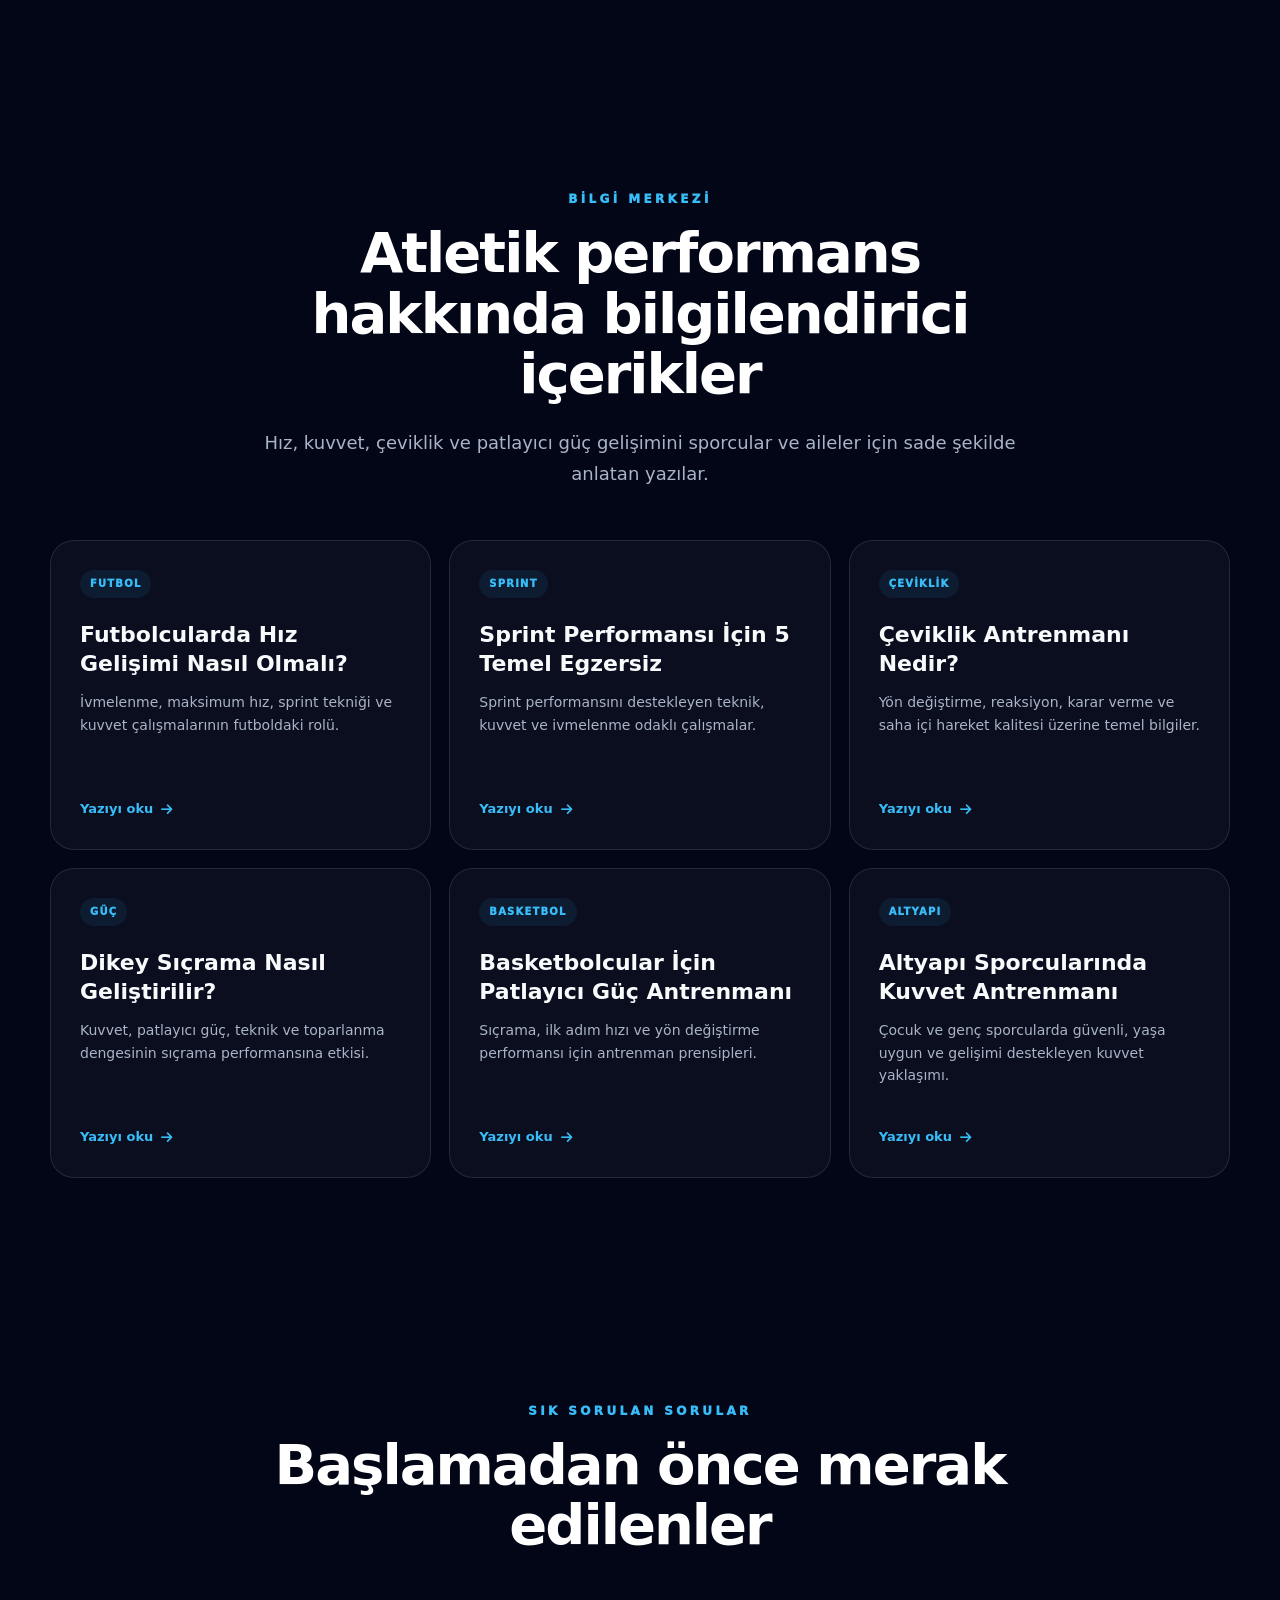
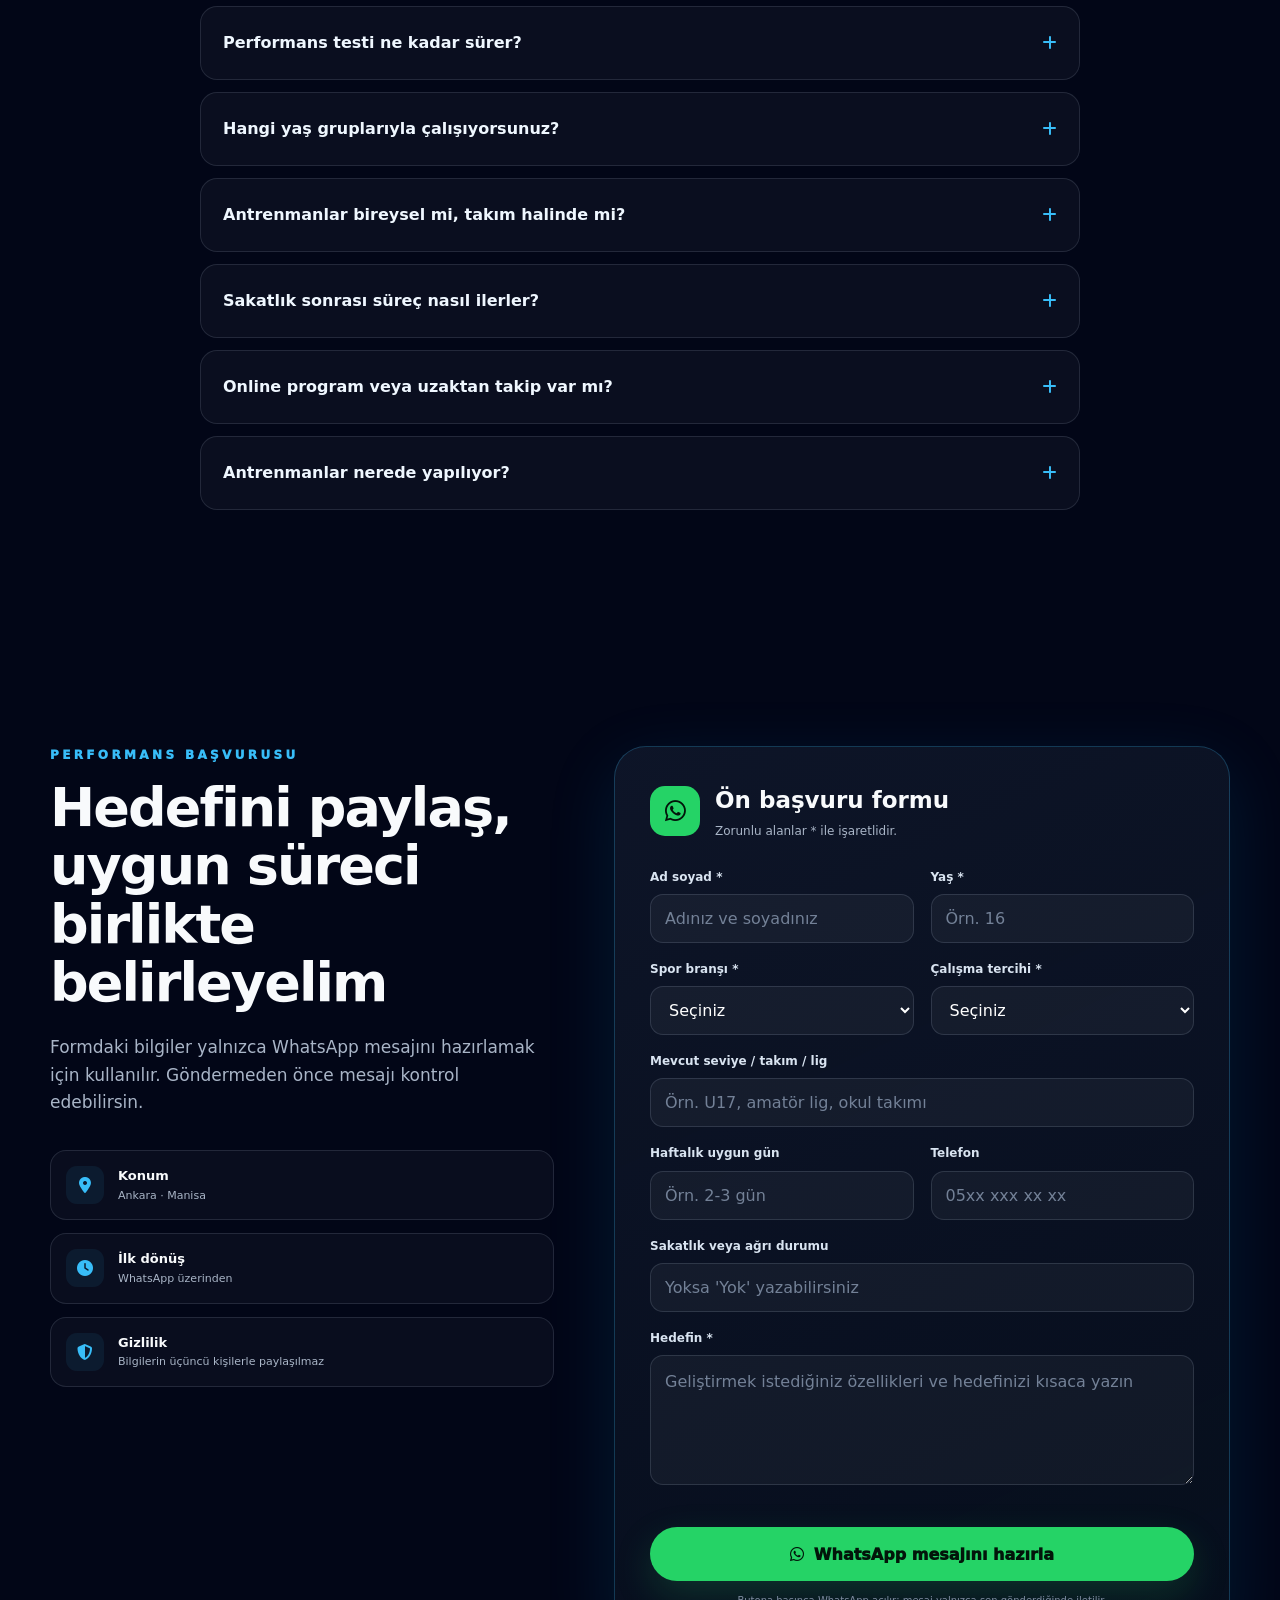
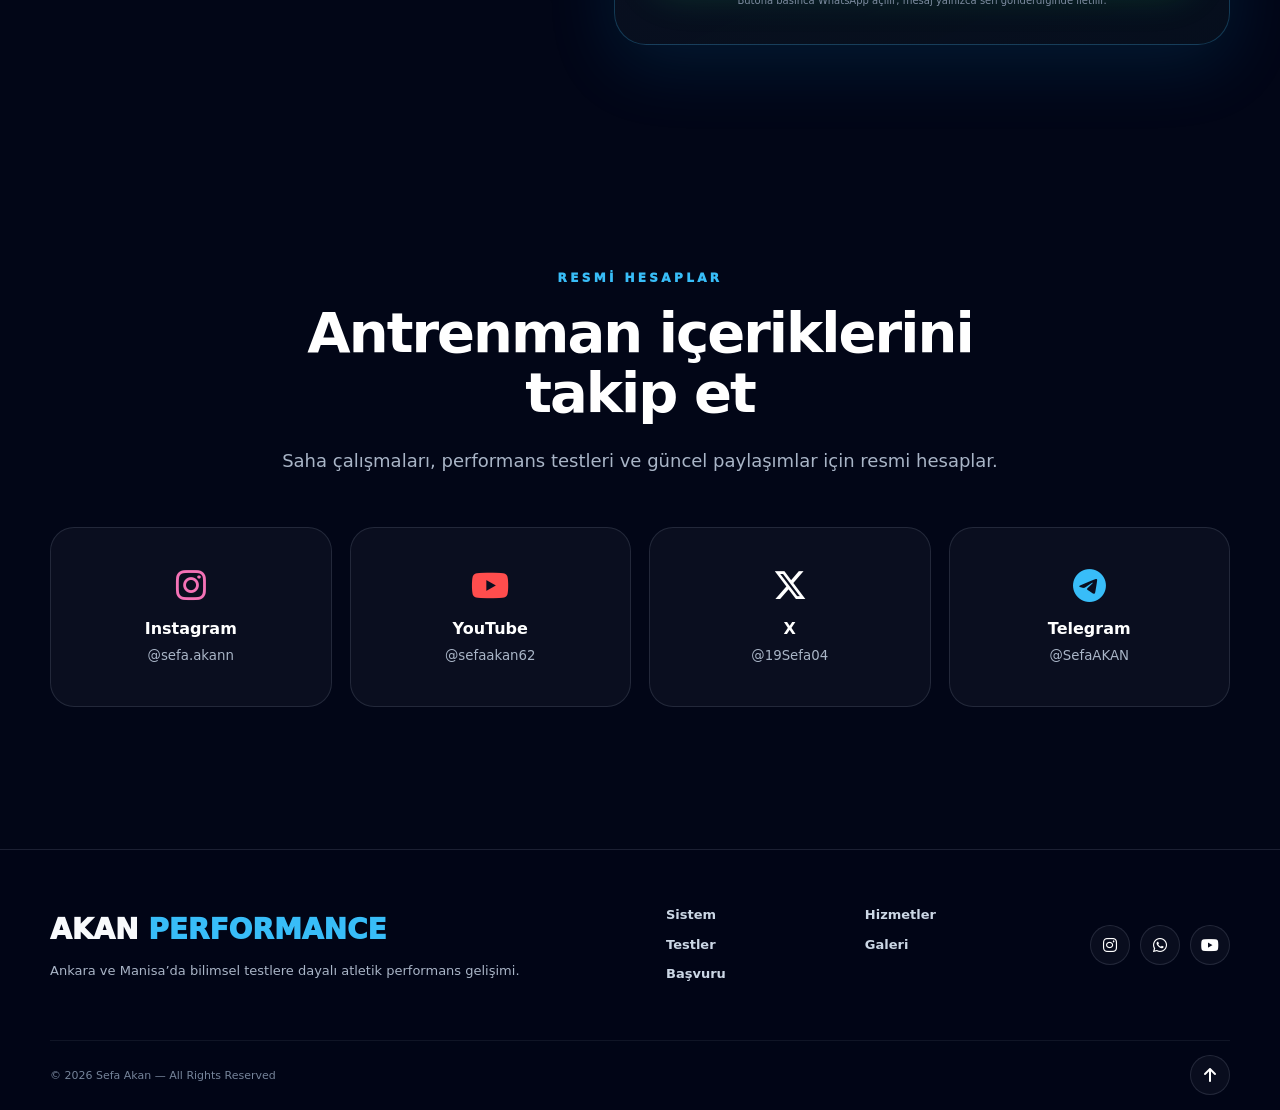
==== commit b4019ae3: "a" ====
--- a/index.html
+++ b/index.html
@@ -47,7 +47,7 @@
   <meta name="referrer" content="strict-origin-when-cross-origin">
 
   <link rel="stylesheet" href="https://cdnjs.cloudflare.com/ajax/libs/font-awesome/6.5.1/css/all.min.css">
-  <link rel="stylesheet" href="style.css?v=20260718-hero-polish">
+  <link rel="stylesheet" href="style.css?v=20260718-gallery-page">
 
   <!-- Structured data -->
   <script type="application/ld+json">
@@ -179,7 +179,7 @@
       <a href="#paketler" data-tr="Paketler" data-en="Packages">Paketler</a>
       <a href="#testler" data-tr="Testler" data-en="Tests">Testler</a>
       <a href="#hakkimda" data-tr="Hakkımda" data-en="About">Hakkımda</a>
-      <a href="#galeri" data-tr="Galeri" data-en="Gallery">Galeri</a>
+      <a href="/galeri/" data-tr="Galeri" data-en="Gallery">Galeri</a>
       <a href="#blog" data-tr="Blog" data-en="Blog">Blog</a>
       <a href="#iletisim" data-tr="Başvuru" data-en="Apply">Başvuru</a>
       <a href="/fitness/" class="mobile-fitness-link" data-tr="Fitness" data-en="Fitness">Fitness</a>
@@ -550,53 +550,50 @@
       </div>
     </section>
 
-    <section id="galeri" class="gallery-section section-shell fade-up">
+    <section id="galeri" class="gallery-preview section-shell fade-up">
       <div class="section-heading">
         <p class="section-label" data-tr="SAHADAN" data-en="FROM THE FIELD">SAHADAN</p>
-        <h2 data-tr="Antrenman, test ve gelişim sürecinden görüntüler" data-en="Training, testing and development in action">Antrenman, test ve gelişim sürecinden görüntüler</h2>
-        <p data-tr="Sprint, kuvvet, çeviklik ve performans testlerinin sahadaki uygulamalarını videolardan inceleyebilirsin."
-           data-en="See field applications of sprint, strength, agility and performance testing in the videos.">
-          Sprint, kuvvet, çeviklik ve performans testlerinin sahadaki uygulamalarını videolardan inceleyebilirsin.
+        <h2 data-tr="Antrenman ve test sürecini sahada incele" data-en="See training and testing in action">Antrenman ve test sürecini sahada incele</h2>
+        <p data-tr="Ana sayfayı hızlı ve sade tutmak için burada kısa bir ön izleme sunuluyor. Tüm videoları ve çalışma kategorilerini ayrı galeri sayfasında inceleyebilirsin."
+           data-en="This page shows a short preview to keep the homepage fast and focused. View all videos and training categories on the dedicated gallery page.">
+          Ana sayfayı hızlı ve sade tutmak için burada kısa bir ön izleme sunuluyor. Tüm videoları ve çalışma kategorilerini ayrı galeri sayfasında inceleyebilirsin.
         </p>
       </div>
 
-      <div class="gallery-video">
-        <div class="video-player">
-          <video id="mainVideo" controls preload="metadata" poster="video-kapak-fotoğrafı.png" playsinline>
-            <source src="editvideo1.mp4" type="video/mp4">
-            Tarayıcınız video etiketini desteklemiyor.
-          </video>
+      <div class="gallery-preview-layout">
+        <a class="gallery-preview-media" href="/galeri/" aria-label="Tüm saha galerisini aç">
+          <img src="video-kapak-fotoğrafı.png" alt="Akan Performance saha antrenmanı galeri kapağı" width="1280" height="720" loading="lazy">
+          <span class="gallery-preview-shade" aria-hidden="true"></span>
+          <span class="gallery-preview-play" aria-hidden="true"><i class="fa-solid fa-play"></i></span>
+          <span class="gallery-preview-badge" data-tr="TAM GALERİ" data-en="FULL GALLERY">TAM GALERİ</span>
+        </a>
+
+        <div class="gallery-preview-content">
+          <p class="gallery-preview-kicker" data-tr="VİDEO VE SAHA İÇERİKLERİ" data-en="VIDEO AND FIELD CONTENT">VİDEO VE SAHA İÇERİKLERİ</p>
+          <h3 data-tr="Sprint, çeviklik, güç ve test uygulamaları" data-en="Sprint, agility, power and testing sessions">Sprint, çeviklik, güç ve test uygulamaları</h3>
+          <p data-tr="Saha çalışmalarının yalnızca sonucunu değil; kullanılan drillleri, test yaklaşımını ve gelişim sürecini de görüntüler üzerinden incele."
+             data-en="Explore not only the outcome, but also the drills, testing approach and development process through field footage.">
+            Saha çalışmalarının yalnızca sonucunu değil; kullanılan drillleri, test yaklaşımını ve gelişim sürecini de görüntüler üzerinden incele.
+          </p>
+
+          <div class="gallery-preview-tags" aria-label="Galeri kategorileri">
+            <span><i class="fa-solid fa-bolt"></i><b data-tr="Sprint" data-en="Sprint">Sprint</b></span>
+            <span><i class="fa-solid fa-arrows-left-right"></i><b data-tr="Çeviklik" data-en="Agility">Çeviklik</b></span>
+            <span><i class="fa-solid fa-dumbbell"></i><b data-tr="Güç" data-en="Power">Güç</b></span>
+            <span><i class="fa-solid fa-chart-line"></i><b data-tr="Test" data-en="Testing">Test</b></span>
+          </div>
+
+          <div class="gallery-preview-actions">
+            <a href="/galeri/" class="hero-btn primary">
+              <span data-tr="Tüm galeriyi incele" data-en="View full gallery">Tüm galeriyi incele</span>
+              <i class="fa-solid fa-arrow-right"></i>
+            </a>
+            <a href="https://www.instagram.com/sefa.akann/" target="_blank" rel="noopener noreferrer" class="hero-btn secondary">
+              <i class="fa-brands fa-instagram"></i>
+              <span data-tr="Instagram" data-en="Instagram">Instagram</span>
+            </a>
+          </div>
         </div>
-
-        <div class="video-tabs" role="group" aria-label="Video seçimi">
-          <button type="button" data-video="editvideo1.mp4" data-poster="video-kapak-fotoğrafı.png" class="active">GENEL</button>
-          <button type="button" data-video="video.mp4" data-poster="video-kapak-fotoğrafı.png">DRILL 1</button>
-          <button type="button" data-video="video2.mp4" data-poster="video2-kapak-fotoğrafı.png">DRILL 2</button>
-          <button type="button" data-video="video3.mp4" data-poster="video3-kapak-fotoğrafı.png">DRILL 3</button>
-        </div>
-      </div>
-
-      <div class="gallery-grid">
-        <article class="gallery-card">
-          <div class="gallery-icon">⚡</div>
-          <h3 data-tr="Sprint drillleri" data-en="Sprint drills">Sprint drillleri</h3>
-          <p data-tr="İvmelenme, maksimum hız ve koşu mekaniği için saha içi uygulamalar." data-en="Field-based work for acceleration, maximum speed and sprint mechanics.">İvmelenme, maksimum hız ve koşu mekaniği için saha içi uygulamalar.</p>
-        </article>
-        <article class="gallery-card">
-          <div class="gallery-icon">💥</div>
-          <h3 data-tr="Patlayıcı güç" data-en="Explosive power">Patlayıcı güç</h3>
-          <p data-tr="Sıçrama, sağlık topu ve kuvvet aktarımı çalışmalarıyla sahaya yönelik güç gelişimi." data-en="Power development through jumps, medicine-ball work and force transfer.">Sıçrama, sağlık topu ve kuvvet aktarımı çalışmalarıyla sahaya yönelik güç gelişimi.</p>
-        </article>
-        <article class="gallery-card">
-          <div class="gallery-icon">🔄</div>
-          <h3 data-tr="Çeviklik ve frenleme" data-en="Agility and deceleration">Çeviklik ve frenleme</h3>
-          <p data-tr="Yön değiştirme, frenleme, reaksiyon ve saha içi hareket kalitesi çalışmaları." data-en="Change of direction, deceleration, reaction and field-movement quality.">Yön değiştirme, frenleme, reaksiyon ve saha içi hareket kalitesi çalışmaları.</p>
-        </article>
-        <article class="gallery-card">
-          <div class="gallery-icon">📈</div>
-          <h3 data-tr="Test günleri" data-en="Testing days">Test günleri</h3>
-          <p data-tr="Sprint, sıçrama, çeviklik ve hareket verileriyle gelişimin düzenli takibi." data-en="Regular progress tracking through sprint, jump, agility and movement data.">Sprint, sıçrama, çeviklik ve hareket verileriyle gelişimin düzenli takibi.</p>
-        </article>
       </div>
     </section>
 
@@ -880,6 +877,7 @@
         <a href="#surec" data-tr="Sistem" data-en="System">Sistem</a>
         <a href="#services" data-tr="Hizmetler" data-en="Services">Hizmetler</a>
         <a href="#testler" data-tr="Testler" data-en="Tests">Testler</a>
+        <a href="/galeri/" data-tr="Galeri" data-en="Gallery">Galeri</a>
         <a href="#iletisim" data-tr="Başvuru" data-en="Apply">Başvuru</a>
       </div>
       <div class="footer-socials">
--- a/style.css
+++ b/style.css
@@ -320,16 +320,16 @@
 }
 
 .brand-separator{
-  color:rgba(255,255,255,.34);
+  color:rgba(255,255,255,.56);
 }
 
 .brand-fitness{
-  color:rgba(163,230,53,.62);
-  transition:color .2s ease, opacity .2s ease;
+  color:var(--fitness);
+  transition:color .2s ease;
 }
 
 .brand-fitness:hover{
-  color:#bef264;
+  color:#d9f99d;
 }
 
 .menu{
@@ -522,9 +522,9 @@
   width:min(1240px, calc(100% - 40px));
   margin:0 auto;
   display:grid;
-  grid-template-columns:minmax(0, 1.12fr) minmax(330px, .70fr);
+  grid-template-columns:minmax(0, 1.08fr) minmax(360px, .78fr);
   align-items:center;
-  gap:clamp(52px, 7vw, 100px);
+  gap:clamp(48px, 7vw, 96px);
 }
 
 .hero-text{
@@ -554,27 +554,16 @@
 .hero h2{
   margin:24px 0 0;
   color:#d9e4f1;
-  max-width:650px;
-  font-size:clamp(23px, 2.7vw, 34px);
+  font-size:clamp(23px, 3vw, 35px);
   line-height:1.2;
 }
 
 .hero-desc{
-  max-width:650px;
+  max-width:680px;
   margin:22px 0 0;
   color:var(--muted);
-  font-size:clamp(17px, 1.7vw, 19px);
-  line-height:1.7;
-}
-
-.hero-method{
-  max-width:650px;
-  margin:12px 0 0;
-  color:#d8f4ff;
-  font-size:clamp(14px, 1.35vw, 16px);
-  font-weight:850;
-  line-height:1.6;
-  letter-spacing:.01em;
+  font-size:clamp(17px, 1.8vw, 20px);
+  line-height:1.75;
 }
 
 .hero-meta{
@@ -606,24 +595,23 @@
 }
 
 .hero-badges{
-  display:flex;
-  flex-wrap:wrap;
-  gap:8px;
+  display:grid;
+  grid-template-columns:repeat(4, minmax(0, 1fr));
+  gap:10px;
   max-width:590px;
-  margin-top:17px;
+  margin-top:18px;
 }
 
 .hero-badges span{
-  min-height:34px;
-  display:inline-flex;
-  align-items:center;
-  justify-content:center;
-  padding:5px 13px;
-  border:1px solid rgba(56,189,248,.19);
-  border-radius:999px;
+  min-height:44px;
+  display:grid;
+  place-items:center;
+  padding:8px 10px;
+  border:1px solid rgba(56,189,248,.18);
+  border-radius:12px;
   color:#ccefff;
-  background:rgba(56,189,248,.05);
-  font-size:12px;
+  background:rgba(56,189,248,.055);
+  font-size:13px;
   font-weight:800;
   text-align:center;
 }
@@ -683,7 +671,7 @@
 .hero-visual{
   position:relative;
   justify-self:end;
-  width:min(100%, 400px);
+  width:min(100%, 440px);
 }
 
 .hero-image{
@@ -720,10 +708,10 @@
 
 .hero-visual-card{
   position:absolute;
-  right:-22px;
-  bottom:18px;
+  left:-36px;
+  bottom:30px;
   z-index:2;
-  width:min(270px, 76%);
+  width:min(290px, 78%);
   padding:18px 20px;
   border:1px solid rgba(148,163,184,.22);
   border-radius:18px;
@@ -1940,7 +1928,7 @@
   }
 
   .hero-wrapper{
-    grid-template-columns:minmax(0, 1fr) minmax(310px, .68fr);
+    grid-template-columns:minmax(0, 1fr) minmax(330px, .72fr);
   }
 
   .process-grid,
@@ -2090,16 +2078,11 @@
 
   .hero-visual{
     justify-self:center;
-    width:min(370px, 86vw);
-  }
-
-  .hero-method{
-    margin-left:auto;
-    margin-right:auto;
+    width:min(390px, 88vw);
   }
 
   .hero-visual-card{
-    right:-18px;
+    left:-24px;
   }
 
   .stats-section{
@@ -2247,7 +2230,7 @@
   }
 
   .hero-badges{
-    justify-content:center;
+    grid-template-columns:repeat(2, 1fr);
     max-width:340px;
   }
 
@@ -2417,3 +2400,581 @@
     display:none;
   }
 }
+
+/* =========================================================
+   GALERİ ÖN İZLEME + AYRI GALERİ SAYFASI
+   ========================================================= */
+.menu a[aria-current="page"]{
+  color:var(--blue);
+}
+
+.menu a[aria-current="page"]::after{
+  width:100%;
+}
+
+.gallery-preview-layout{
+  display:grid;
+  grid-template-columns:minmax(0, 1.15fr) minmax(330px, .85fr);
+  gap:42px;
+  align-items:center;
+  padding:34px;
+  border:1px solid var(--line);
+  border-radius:var(--radius-xl);
+  background:linear-gradient(145deg, rgba(255,255,255,.048), rgba(255,255,255,.018));
+  box-shadow:var(--shadow-blue);
+}
+
+.gallery-preview-media,
+.gallery-hero-cover{
+  position:relative;
+  display:block;
+  aspect-ratio:16/9;
+  overflow:hidden;
+  border:1px solid var(--line-blue);
+  border-radius:26px;
+  background:#000;
+  box-shadow:0 24px 70px rgba(0,0,0,.34);
+  text-decoration:none;
+  isolation:isolate;
+}
+
+.gallery-preview-media img,
+.gallery-hero-cover img{
+  width:100%;
+  height:100%;
+  display:block;
+  object-fit:cover;
+  transition:transform .45s ease, filter .45s ease;
+}
+
+.gallery-preview-media:hover img,
+.gallery-hero-cover:hover img{
+  transform:scale(1.035);
+  filter:saturate(1.08);
+}
+
+.gallery-preview-shade{
+  position:absolute;
+  inset:0;
+  z-index:1;
+  background:linear-gradient(to top, rgba(2,6,23,.78), rgba(2,6,23,.08) 62%);
+}
+
+.gallery-preview-play{
+  position:absolute;
+  top:50%;
+  left:50%;
+  z-index:2;
+  width:78px;
+  height:78px;
+  display:grid;
+  place-items:center;
+  border:1px solid rgba(255,255,255,.42);
+  border-radius:50%;
+  color:#020617;
+  background:rgba(56,189,248,.94);
+  box-shadow:0 0 0 12px rgba(56,189,248,.11), 0 18px 45px rgba(0,0,0,.35);
+  transform:translate(-50%, -50%);
+  transition:transform .25s ease, box-shadow .25s ease;
+}
+
+.gallery-preview-play i{
+  margin-left:4px;
+  font-size:24px;
+}
+
+.gallery-preview-media:hover .gallery-preview-play,
+.gallery-hero-cover:hover .gallery-preview-play{
+  transform:translate(-50%, -50%) scale(1.08);
+  box-shadow:0 0 0 16px rgba(56,189,248,.13), 0 22px 54px rgba(0,0,0,.4);
+}
+
+.gallery-preview-badge{
+  position:absolute;
+  right:18px;
+  bottom:18px;
+  z-index:2;
+  padding:9px 13px;
+  border:1px solid rgba(255,255,255,.18);
+  border-radius:999px;
+  color:#dff6ff;
+  background:rgba(2,6,23,.78);
+  backdrop-filter:blur(12px);
+  font-size:10px;
+  font-weight:950;
+  letter-spacing:1.4px;
+}
+
+.gallery-preview-content{
+  min-width:0;
+}
+
+.gallery-preview-kicker{
+  margin:0 0 12px;
+  color:var(--blue);
+  font-size:11px;
+  font-weight:950;
+  letter-spacing:2.2px;
+}
+
+.gallery-preview-content h3{
+  max-width:520px;
+  margin:0 0 16px;
+  font-size:clamp(28px, 3.2vw, 44px);
+  line-height:1.08;
+  letter-spacing:-1px;
+}
+
+.gallery-preview-content > p:not(.gallery-preview-kicker){
+  margin:0;
+  color:var(--muted);
+  font-size:15px;
+}
+
+.gallery-preview-tags{
+  display:grid;
+  grid-template-columns:repeat(2, minmax(0, 1fr));
+  gap:10px;
+  margin:25px 0 28px;
+}
+
+.gallery-preview-tags span{
+  min-height:50px;
+  display:flex;
+  align-items:center;
+  gap:10px;
+  padding:10px 14px;
+  border:1px solid var(--line);
+  border-radius:14px;
+  color:#dce7f4;
+  background:rgba(255,255,255,.032);
+}
+
+.gallery-preview-tags i{
+  width:20px;
+  color:var(--blue);
+  text-align:center;
+}
+
+.gallery-preview-tags b{
+  font-size:13px;
+}
+
+.gallery-preview-actions,
+.gallery-hero-actions,
+.gallery-cta-actions{
+  display:flex;
+  flex-wrap:wrap;
+  gap:12px;
+  align-items:center;
+}
+
+.gallery-preview-actions .hero-btn,
+.gallery-hero-actions .hero-btn,
+.gallery-cta-actions .hero-btn{
+  min-width:0;
+}
+
+/* Standalone gallery page */
+.gallery-page main{
+  padding-top:var(--nav-height);
+}
+
+.gallery-page-hero{
+  padding-top:72px;
+  padding-bottom:38px;
+}
+
+.breadcrumb{
+  display:flex;
+  align-items:center;
+  gap:9px;
+  margin-bottom:42px;
+  color:var(--muted);
+  font-size:12px;
+  font-weight:750;
+}
+
+.breadcrumb a{
+  color:#dbeafe;
+  text-decoration:none;
+}
+
+.breadcrumb a:hover{
+  color:var(--blue);
+}
+
+.breadcrumb i{
+  color:rgba(148,163,184,.55);
+  font-size:9px;
+}
+
+.gallery-page-hero-grid{
+  display:grid;
+  grid-template-columns:minmax(0, 1fr) minmax(420px, .92fr);
+  gap:62px;
+  align-items:center;
+}
+
+.gallery-page-hero h1{
+  max-width:700px;
+  margin:14px 0 24px;
+  font-size:clamp(48px, 6vw, 82px);
+  line-height:.98;
+  letter-spacing:-3.2px;
+}
+
+.gallery-page-lead{
+  max-width:680px;
+  margin:0;
+  color:var(--muted);
+  font-size:18px;
+  line-height:1.75;
+}
+
+.gallery-hero-actions{
+  margin-top:30px;
+}
+
+.gallery-category-strip{
+  display:grid;
+  grid-template-columns:repeat(4, 1fr);
+  gap:14px;
+  padding-top:26px;
+  padding-bottom:46px;
+}
+
+.gallery-category-strip article{
+  min-height:94px;
+  display:flex;
+  align-items:center;
+  gap:15px;
+  padding:18px;
+  border:1px solid var(--line);
+  border-radius:18px;
+  background:rgba(255,255,255,.033);
+}
+
+.gallery-category-strip i{
+  width:44px;
+  height:44px;
+  flex:0 0 44px;
+  display:grid;
+  place-items:center;
+  border:1px solid var(--line-blue);
+  border-radius:14px;
+  color:var(--blue);
+  background:rgba(56,189,248,.08);
+}
+
+.gallery-category-strip b,
+.gallery-category-strip span{
+  display:block;
+}
+
+.gallery-category-strip b{
+  margin-bottom:2px;
+  font-size:14px;
+}
+
+.gallery-category-strip span{
+  color:var(--muted);
+  font-size:11px;
+  line-height:1.35;
+}
+
+.gallery-library{
+  padding-top:76px;
+}
+
+.gallery-filters{
+  display:flex;
+  flex-wrap:wrap;
+  justify-content:center;
+  gap:10px;
+  margin:34px 0 38px;
+}
+
+.gallery-filters button{
+  min-height:44px;
+  padding:0 19px;
+  border:1px solid var(--line);
+  border-radius:999px;
+  color:#dce7f4;
+  background:rgba(255,255,255,.035);
+  font-size:12px;
+  font-weight:900;
+  cursor:pointer;
+  transition:background .2s ease, border-color .2s ease, color .2s ease, transform .2s ease;
+}
+
+.gallery-filters button:hover{
+  border-color:var(--line-blue);
+  transform:translateY(-2px);
+}
+
+.gallery-filters button.active{
+  color:#020617;
+  border-color:var(--blue);
+  background:var(--blue);
+}
+
+.gallery-library-grid{
+  display:grid;
+  grid-template-columns:repeat(2, minmax(0, 1fr));
+  gap:24px;
+}
+
+.gallery-video-card{
+  min-width:0;
+  overflow:hidden;
+  border:1px solid var(--line);
+  border-radius:26px;
+  background:linear-gradient(145deg, rgba(255,255,255,.048), rgba(255,255,255,.02));
+  box-shadow:0 20px 60px rgba(0,0,0,.2);
+  transition:transform .25s ease, border-color .25s ease, box-shadow .25s ease;
+}
+
+.gallery-video-card:hover{
+  transform:translateY(-6px);
+  border-color:var(--line-blue);
+  box-shadow:var(--shadow-blue);
+}
+
+.gallery-video-card[hidden]{
+  display:none !important;
+}
+
+.gallery-video-frame{
+  aspect-ratio:16/9;
+  overflow:hidden;
+  background:#000;
+}
+
+.gallery-video-frame video{
+  width:100%;
+  height:100%;
+  display:block;
+  object-fit:cover;
+  background:#000;
+}
+
+.gallery-video-copy{
+  padding:23px 24px 26px;
+}
+
+.gallery-video-tag{
+  display:inline-flex;
+  align-items:center;
+  min-height:27px;
+  padding:0 10px;
+  border:1px solid var(--line-blue);
+  border-radius:999px;
+  color:var(--blue);
+  background:rgba(56,189,248,.07);
+  font-size:9px;
+  font-weight:950;
+  letter-spacing:1.2px;
+}
+
+.gallery-video-copy h3{
+  margin:14px 0 7px;
+  font-size:22px;
+  line-height:1.25;
+}
+
+.gallery-video-copy p{
+  margin:0;
+  color:var(--muted);
+  font-size:13px;
+}
+
+.gallery-principles{
+  padding-top:100px;
+}
+
+.gallery-cta{
+  display:flex;
+  justify-content:space-between;
+  gap:40px;
+  align-items:center;
+  margin-top:80px;
+  margin-bottom:40px;
+  padding:42px;
+  border:1px solid var(--line-blue);
+  border-radius:var(--radius-xl);
+  background:
+    radial-gradient(circle at 88% 18%, rgba(56,189,248,.14), transparent 34%),
+    linear-gradient(145deg, rgba(15,23,42,.94), rgba(7,16,31,.9));
+  box-shadow:var(--shadow-blue);
+}
+
+.gallery-cta > div:first-child{
+  max-width:700px;
+}
+
+.gallery-cta h2{
+  margin:12px 0 12px;
+  font-size:clamp(30px, 4vw, 50px);
+  line-height:1.08;
+}
+
+.gallery-cta p:not(.section-label){
+  margin:0;
+  color:var(--muted);
+}
+
+@media (max-width:1100px){
+  .gallery-preview-layout,
+  .gallery-page-hero-grid{
+    grid-template-columns:1fr;
+  }
+
+  .gallery-preview-media,
+  .gallery-hero-cover{
+    max-width:820px;
+    width:100%;
+    margin:0 auto;
+  }
+
+  .gallery-preview-content{
+    max-width:820px;
+    width:100%;
+    margin:0 auto;
+  }
+
+  .gallery-category-strip{
+    grid-template-columns:repeat(2, 1fr);
+  }
+}
+
+@media (max-width:760px){
+  .gallery-preview-layout{
+    gap:27px;
+    padding:18px;
+    border-radius:24px;
+  }
+
+  .gallery-preview-media,
+  .gallery-hero-cover{
+    border-radius:19px;
+  }
+
+  .gallery-preview-play{
+    width:62px;
+    height:62px;
+  }
+
+  .gallery-preview-play i{
+    font-size:19px;
+  }
+
+  .gallery-preview-badge{
+    right:12px;
+    bottom:12px;
+  }
+
+  .gallery-preview-content h3{
+    font-size:30px;
+  }
+
+  .gallery-preview-tags{
+    grid-template-columns:1fr 1fr;
+    margin:20px 0 23px;
+  }
+
+  .gallery-preview-actions,
+  .gallery-hero-actions,
+  .gallery-cta-actions{
+    display:grid;
+    grid-template-columns:1fr;
+    width:100%;
+  }
+
+  .gallery-preview-actions .hero-btn,
+  .gallery-hero-actions .hero-btn,
+  .gallery-cta-actions .hero-btn{
+    width:100%;
+  }
+
+  .gallery-page-hero{
+    padding-top:42px;
+  }
+
+  .breadcrumb{
+    margin-bottom:28px;
+  }
+
+  .gallery-page-hero h1{
+    font-size:48px;
+    letter-spacing:-2px;
+  }
+
+  .gallery-page-lead{
+    font-size:15px;
+  }
+
+  .gallery-category-strip,
+  .gallery-library-grid{
+    grid-template-columns:1fr;
+  }
+
+  .gallery-category-strip{
+    gap:10px;
+    padding-bottom:28px;
+  }
+
+  .gallery-library{
+    padding-top:62px;
+  }
+
+  .gallery-filters{
+    display:grid;
+    grid-template-columns:1fr 1fr;
+  }
+
+  .gallery-filters button:first-child{
+    grid-column:1 / -1;
+  }
+
+  .gallery-video-card{
+    border-radius:20px;
+  }
+
+  .gallery-video-copy{
+    padding:20px;
+  }
+
+  .gallery-principles{
+    padding-top:75px;
+  }
+
+  .gallery-cta{
+    display:block;
+    margin-top:62px;
+    padding:28px 21px;
+    border-radius:24px;
+  }
+
+  .gallery-cta-actions{
+    margin-top:25px;
+  }
+}
+
+@media (max-width:430px){
+  .gallery-preview-tags{
+    grid-template-columns:1fr;
+  }
+
+  .gallery-page-hero h1{
+    font-size:40px;
+  }
+
+  .gallery-filters{
+    grid-template-columns:1fr;
+  }
+
+  .gallery-filters button:first-child{
+    grid-column:auto;
+  }
+}
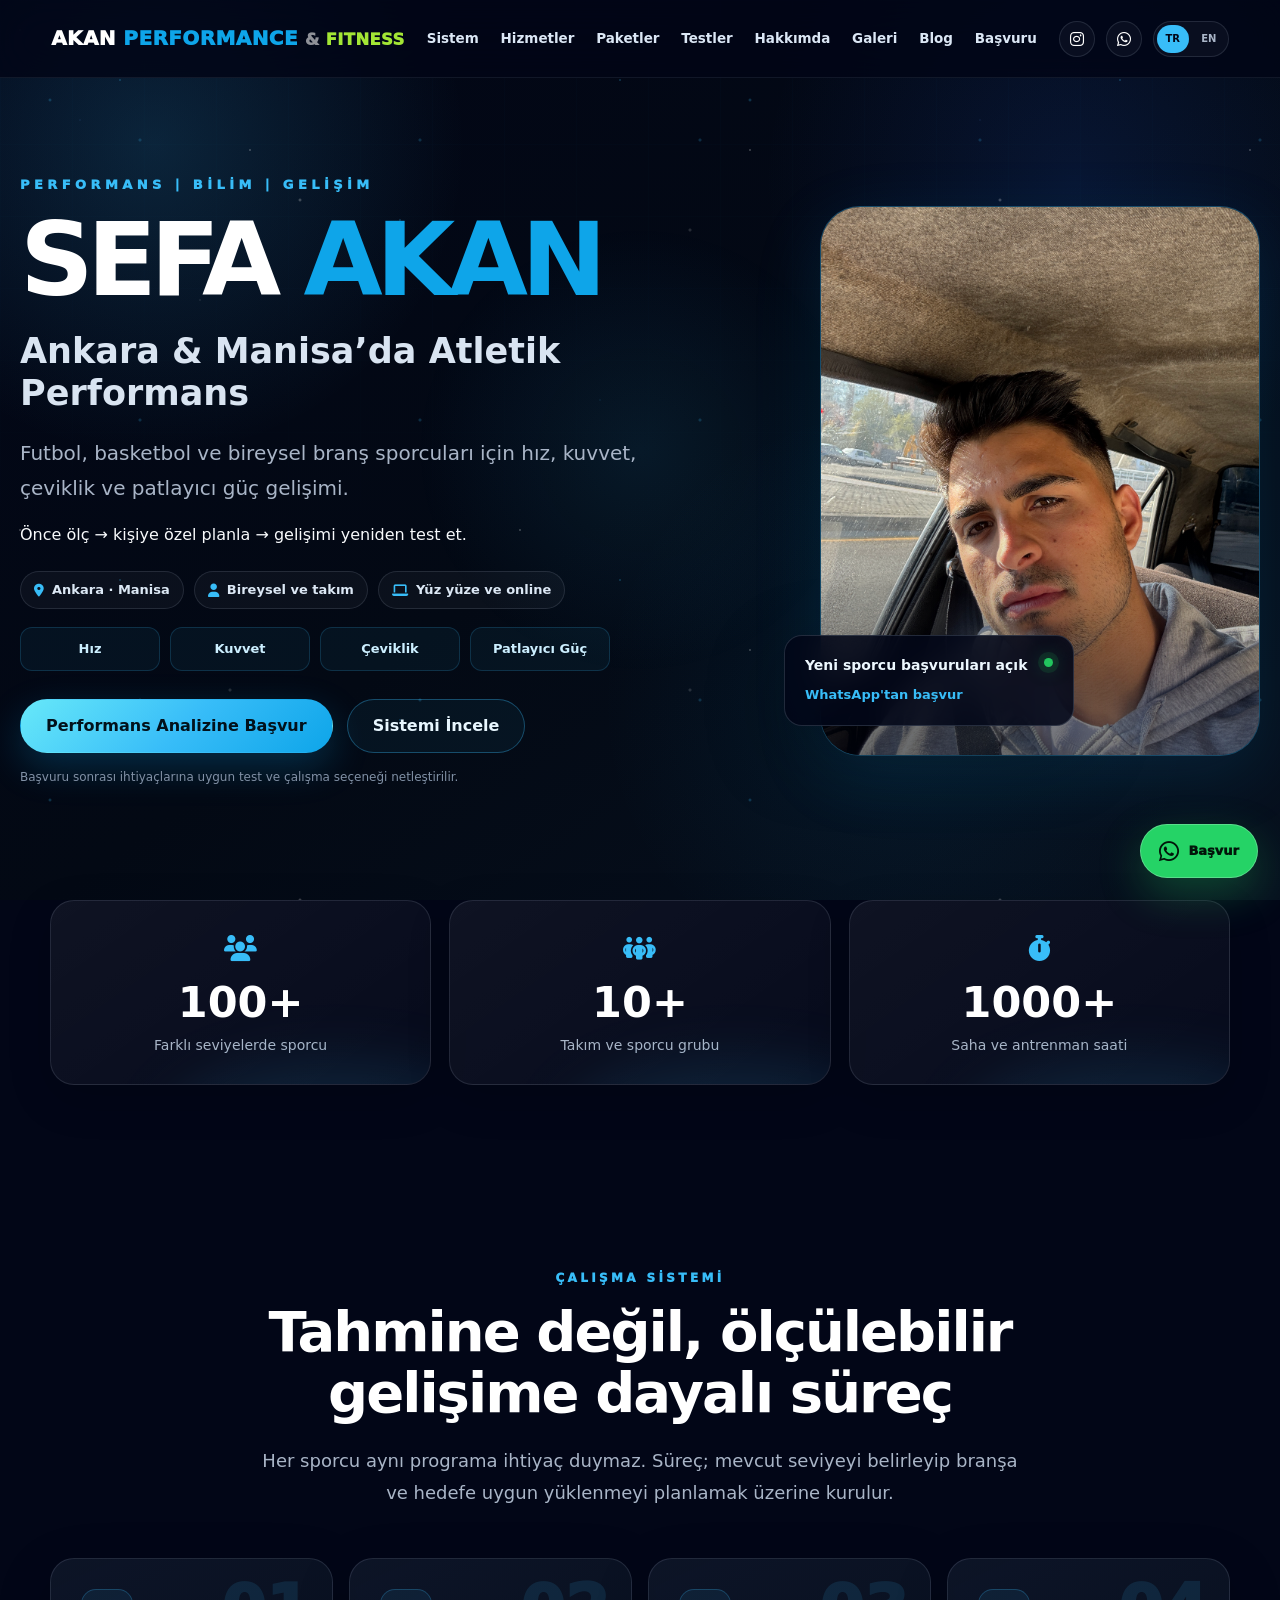
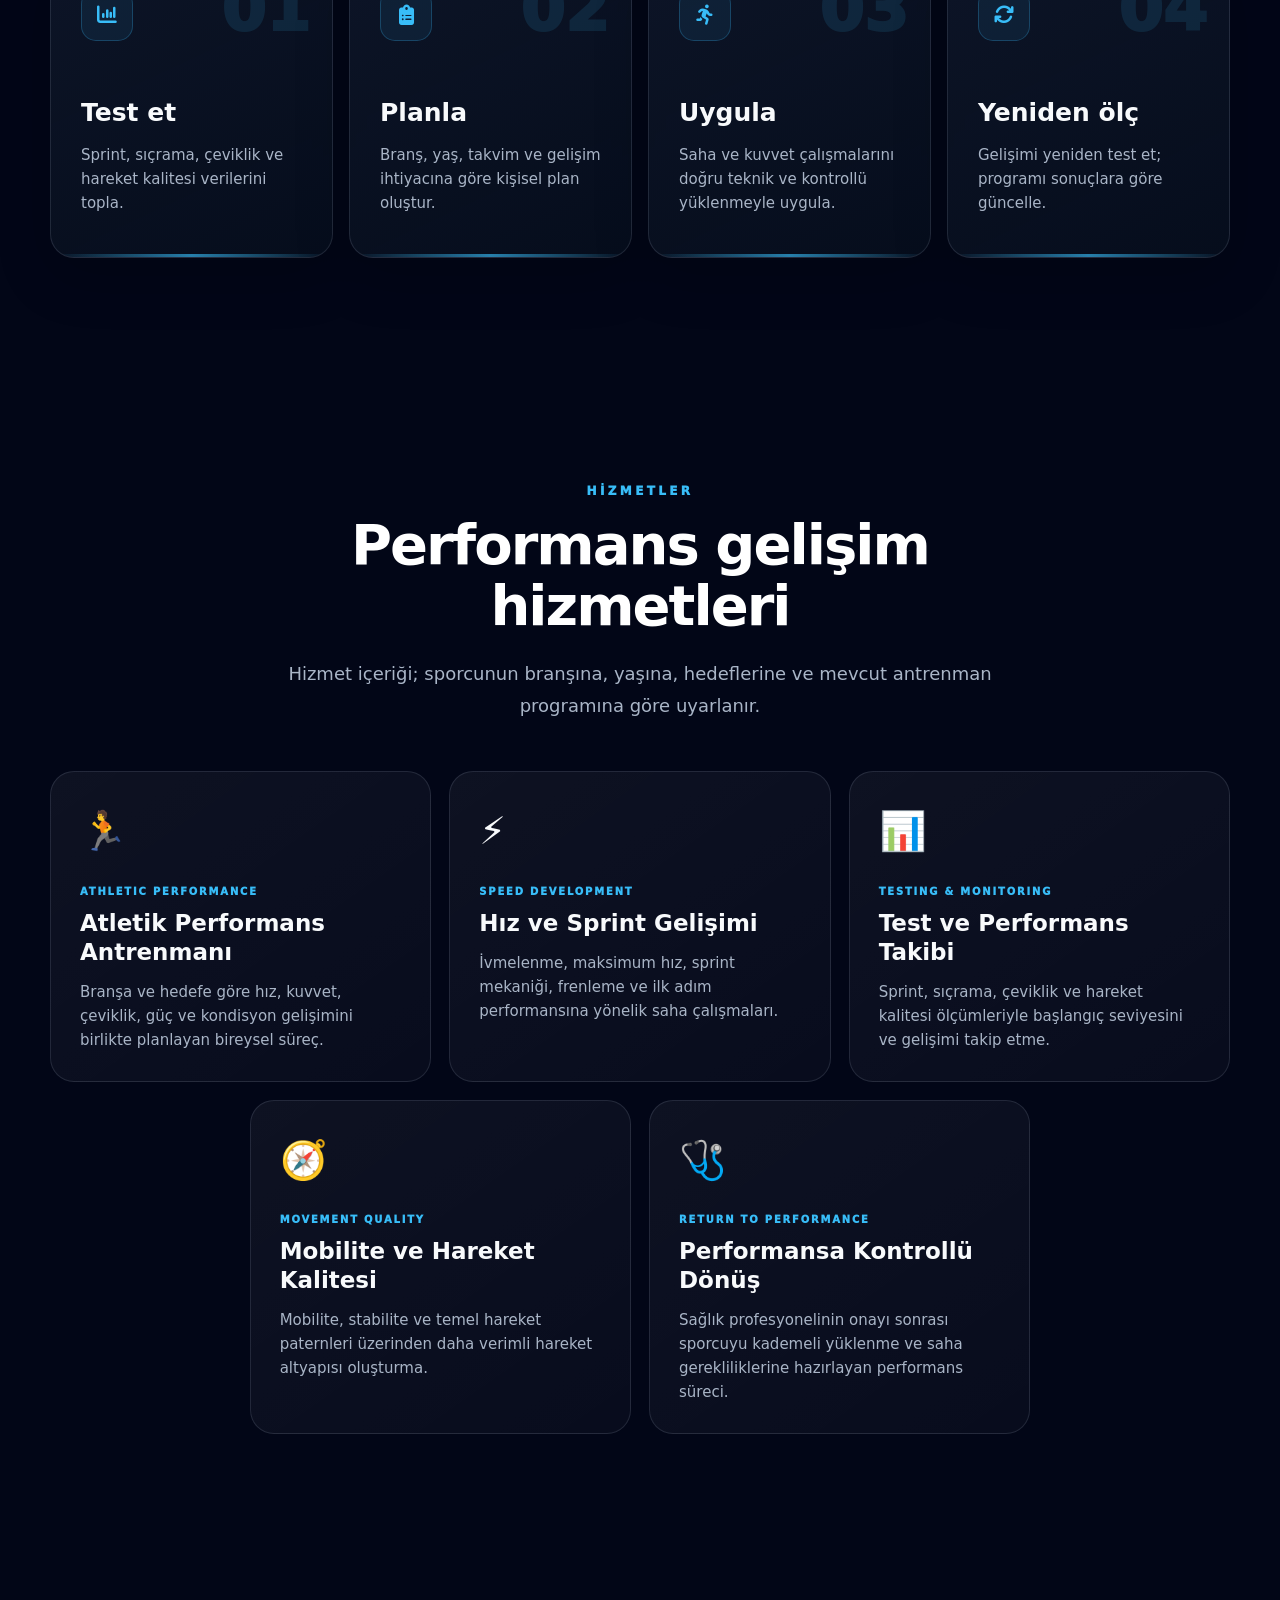
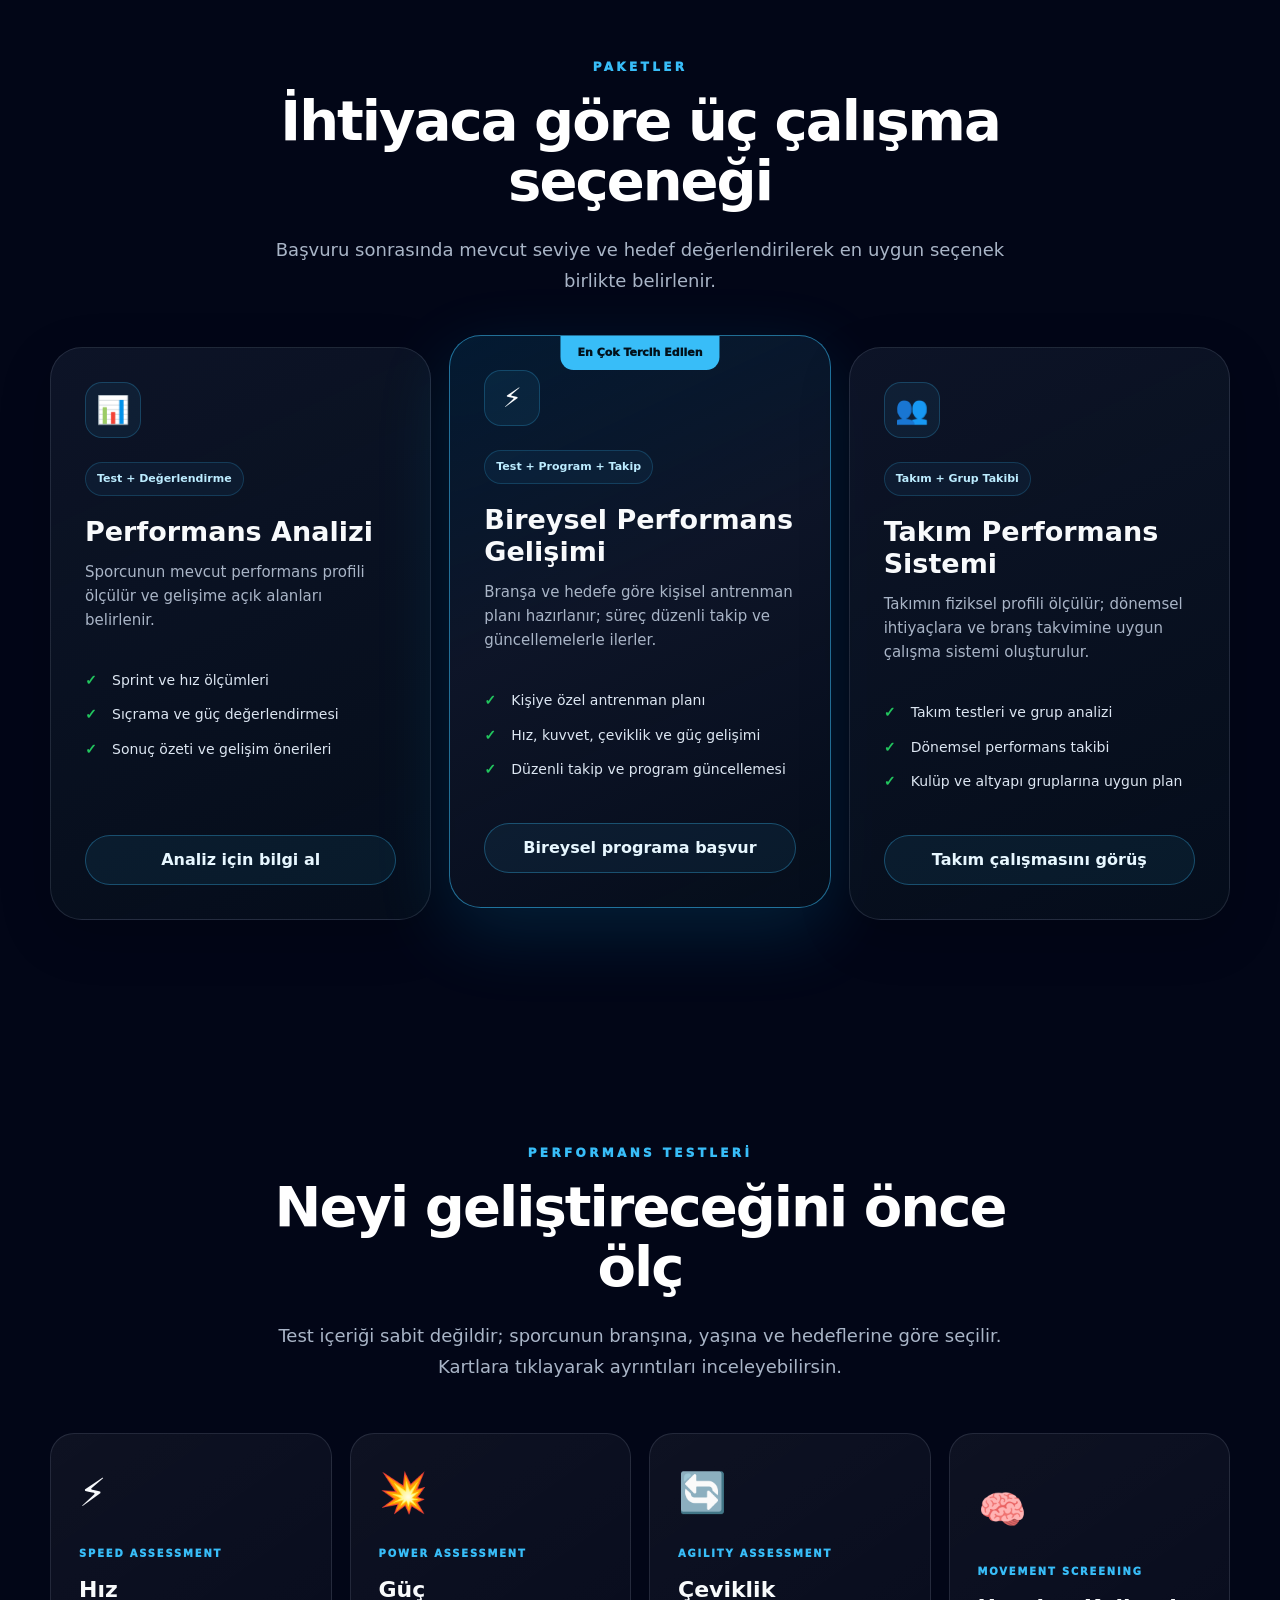
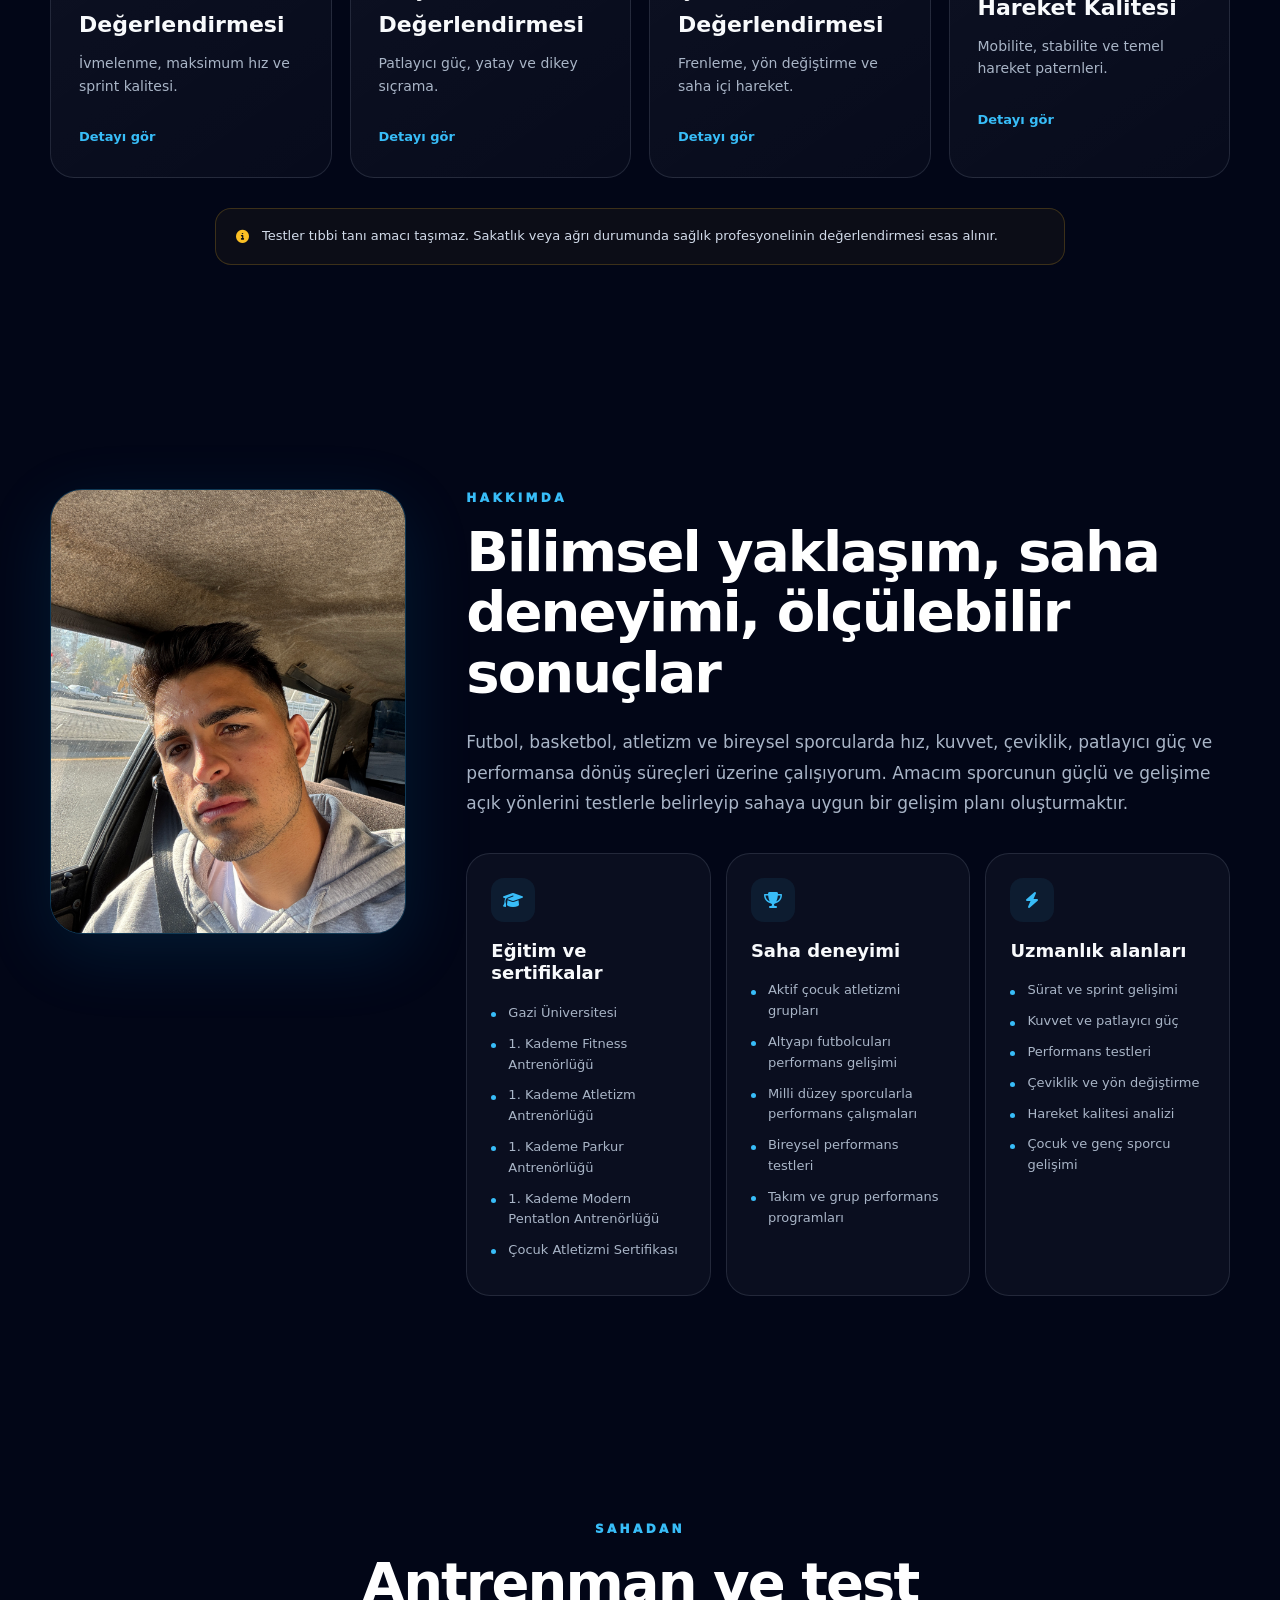
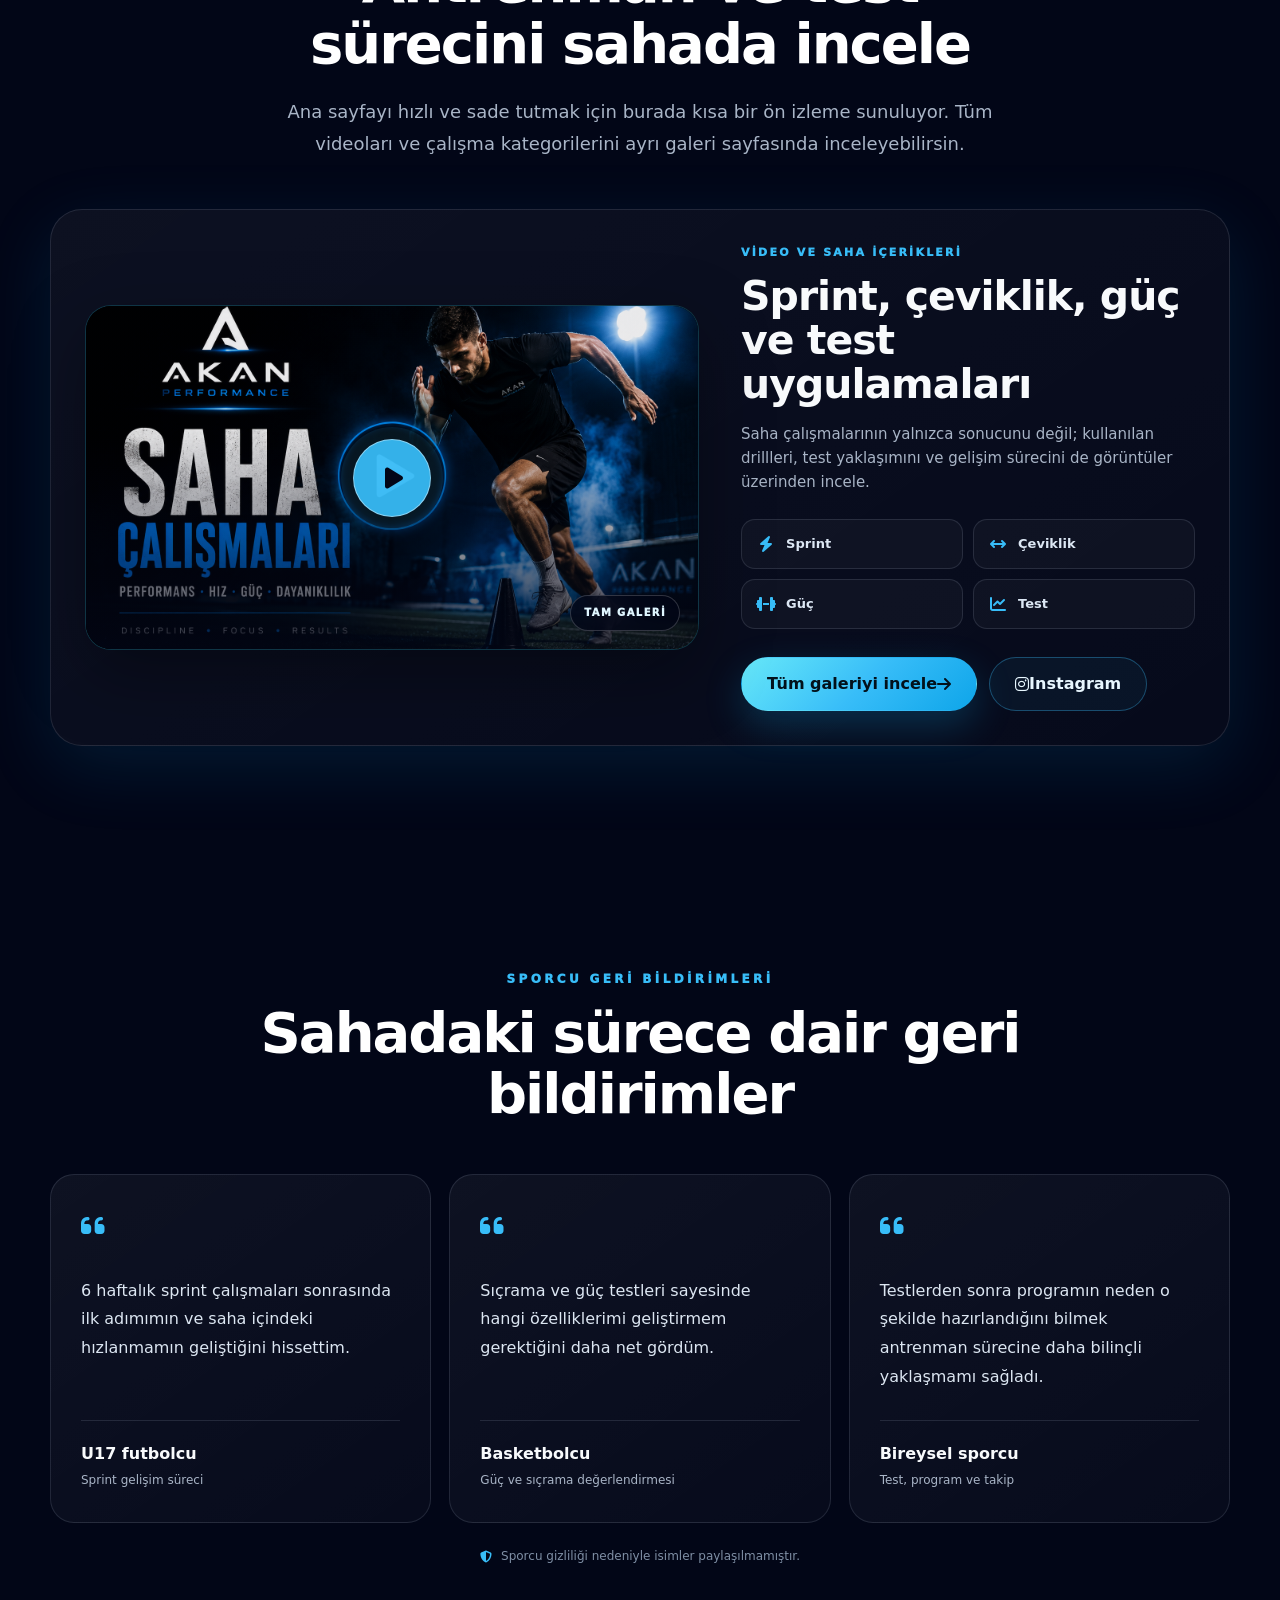
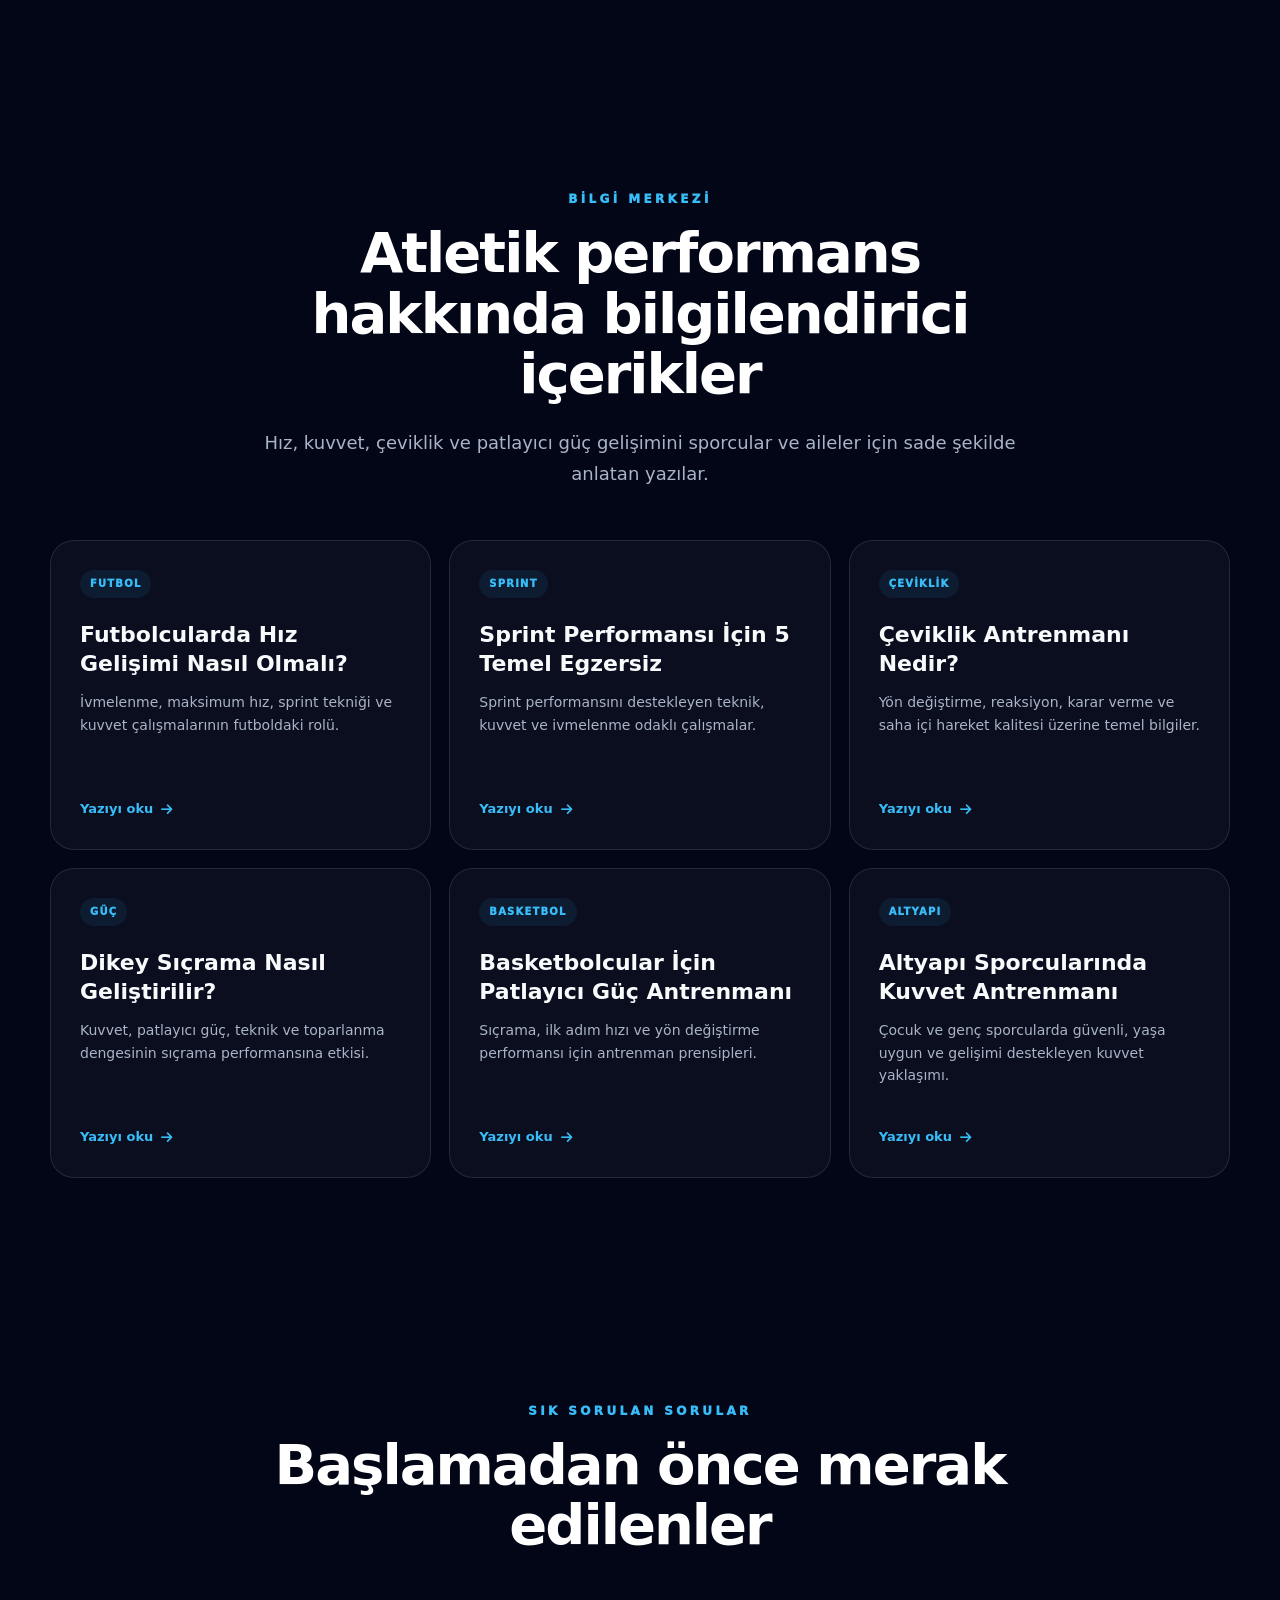
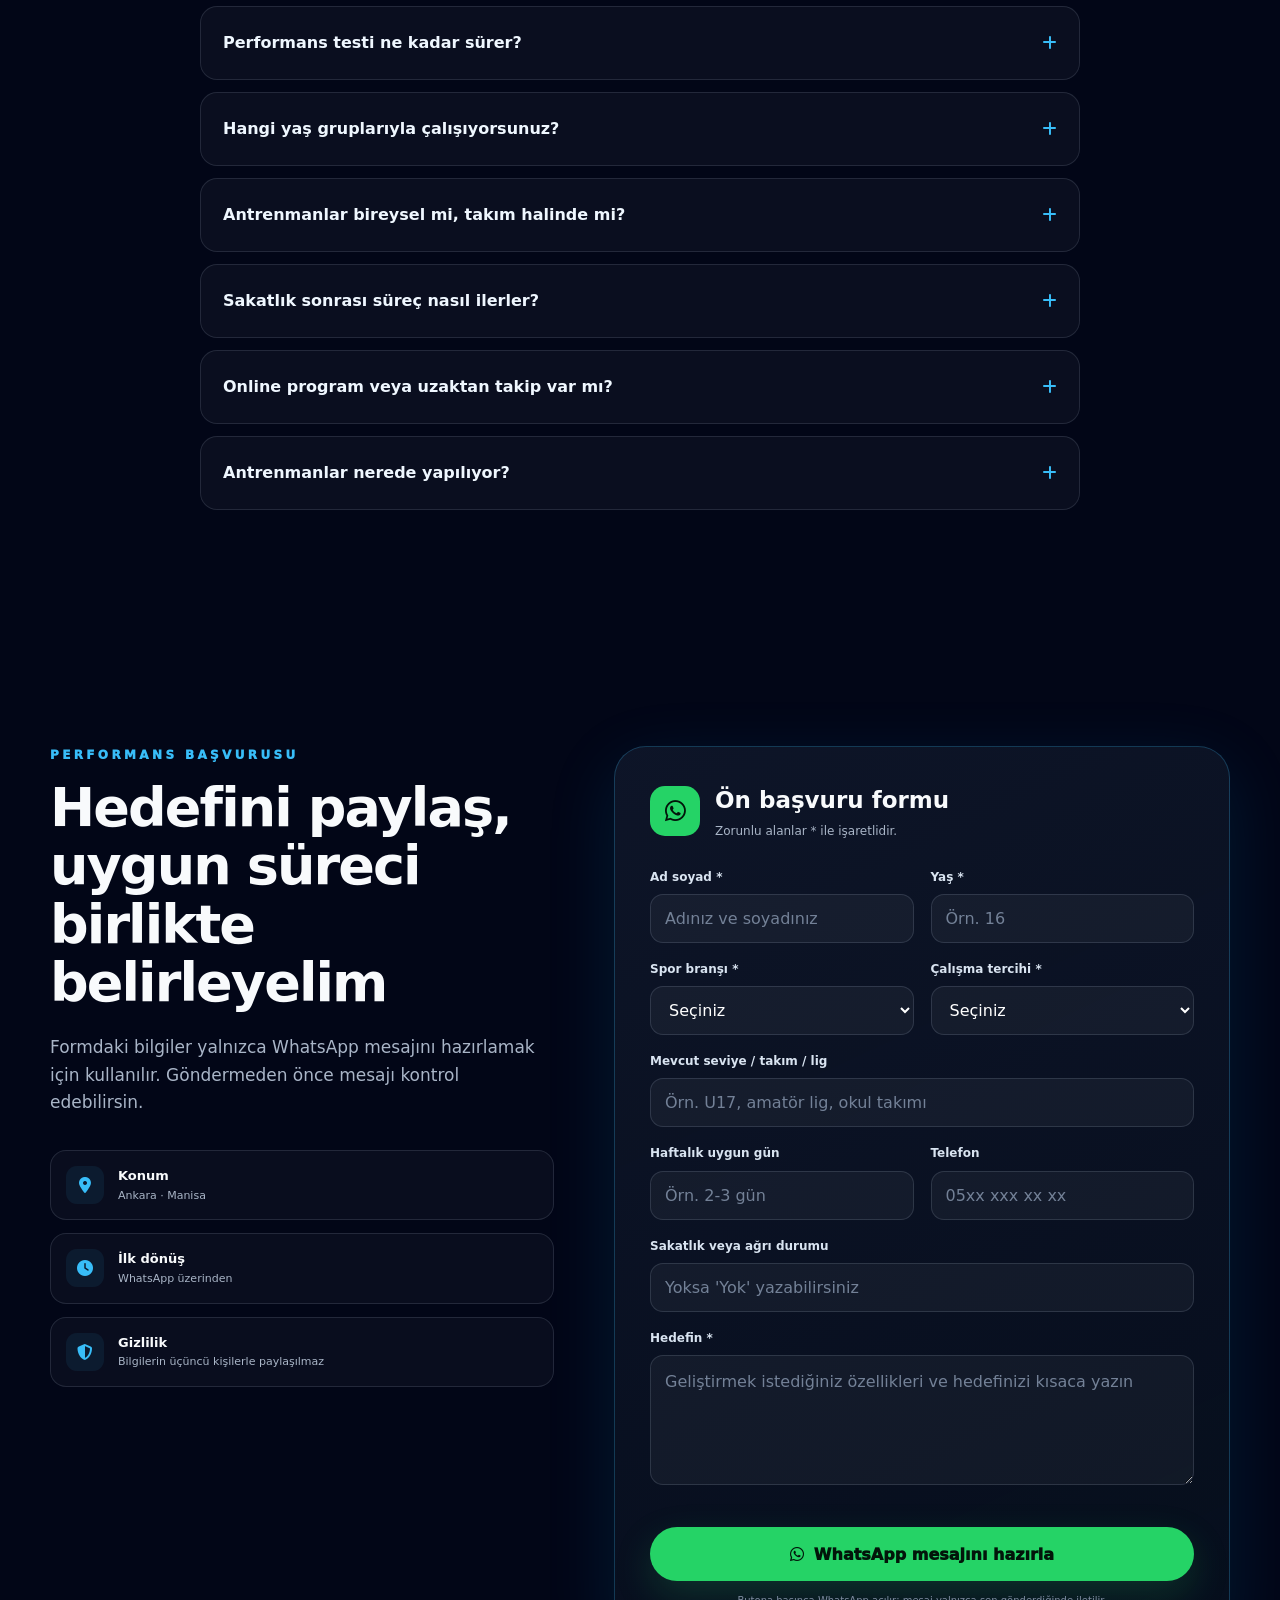
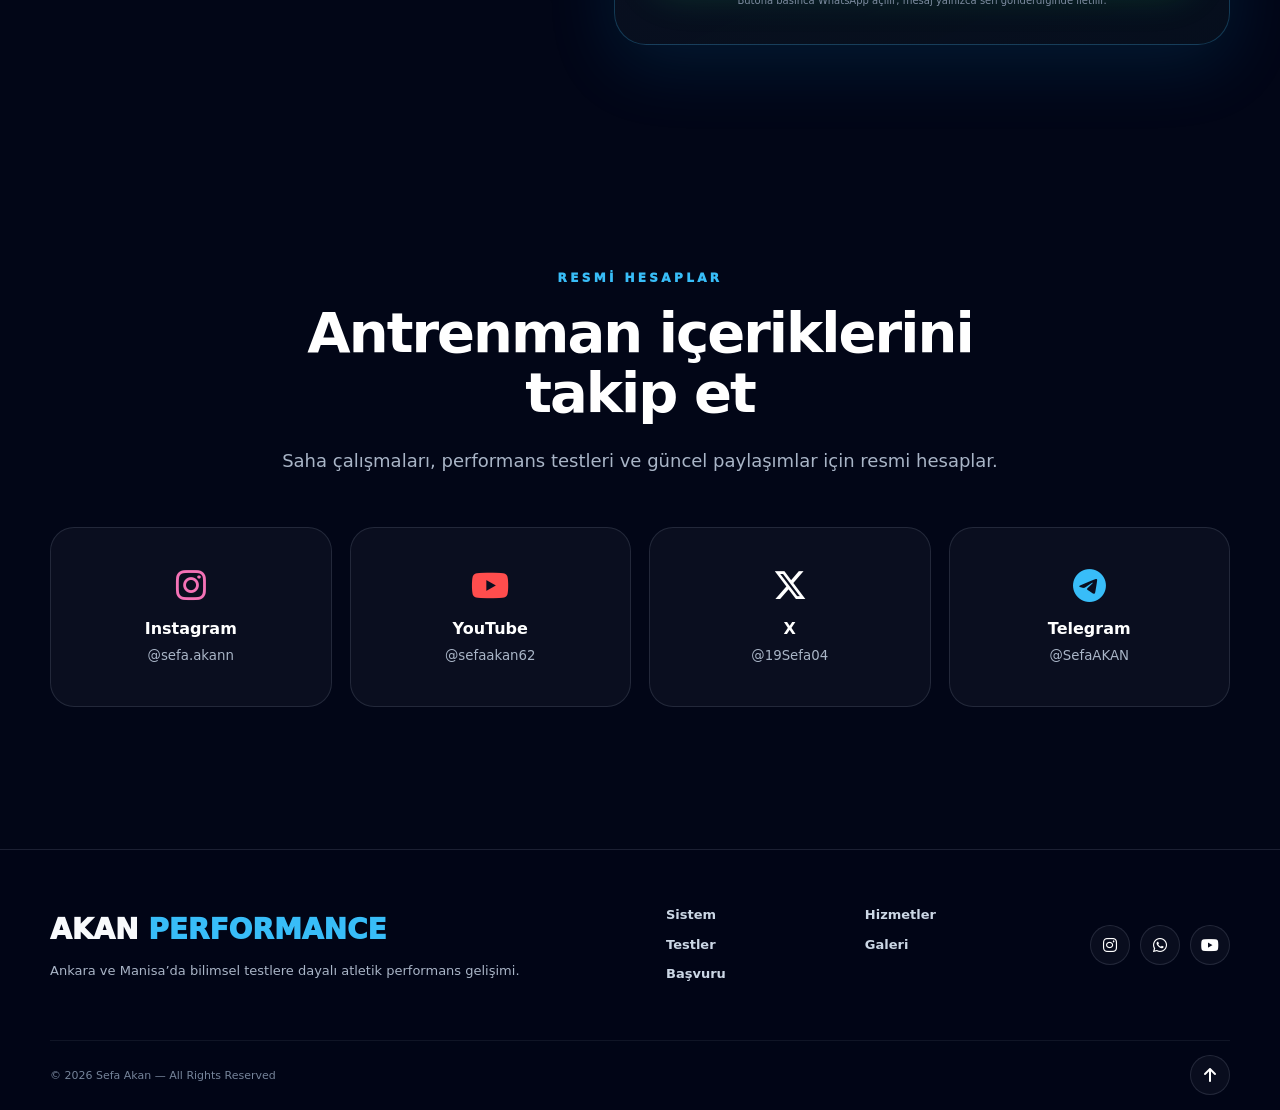
==== commit 3b705ad4: "a" ====
--- a/index.html
+++ b/index.html
@@ -590,7 +590,7 @@
             </a>
             <a href="https://www.instagram.com/sefa.akann/" target="_blank" rel="noopener noreferrer" class="hero-btn secondary">
               <i class="fa-brands fa-instagram"></i>
-              <span data-tr="Instagram" data-en="Instagram">Instagram</span>
+              <span data-tr="Instagram" data-en="Instagram"> Instagram</span>
             </a>
           </div>
         </div>
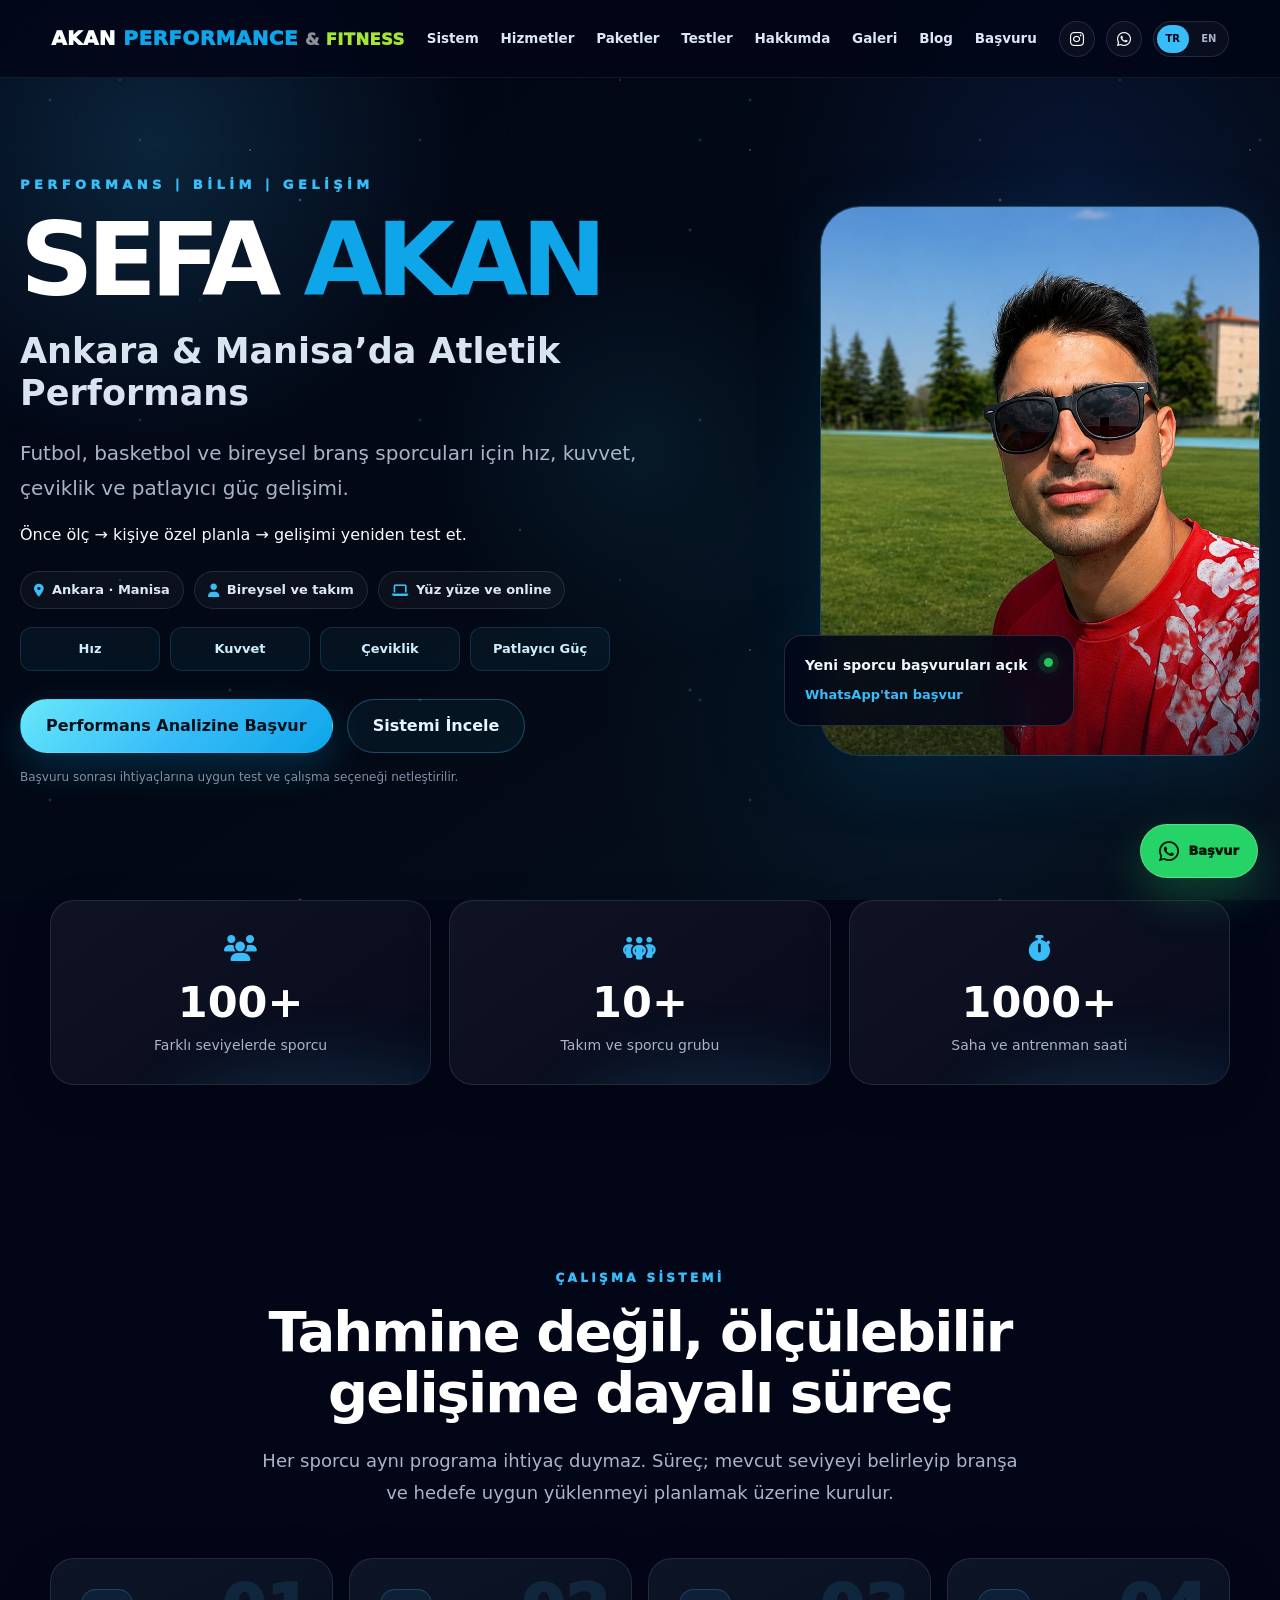
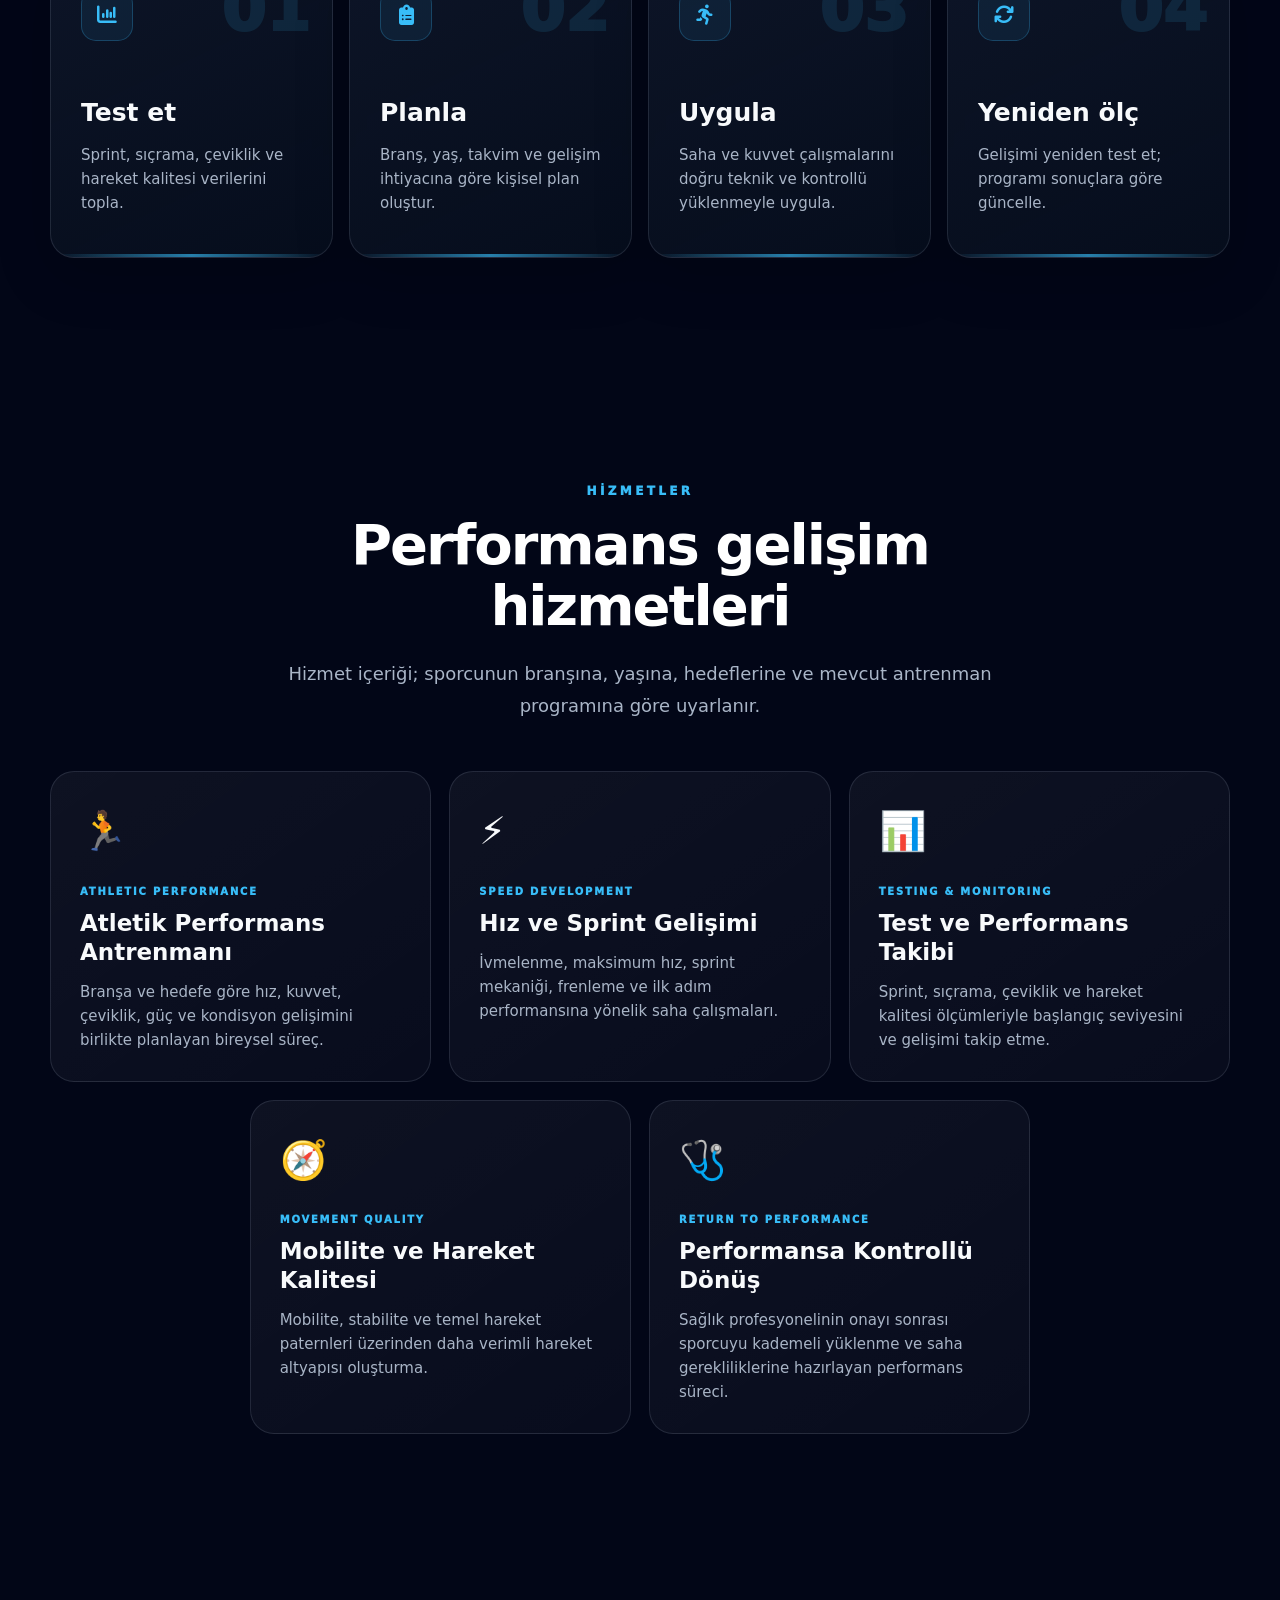
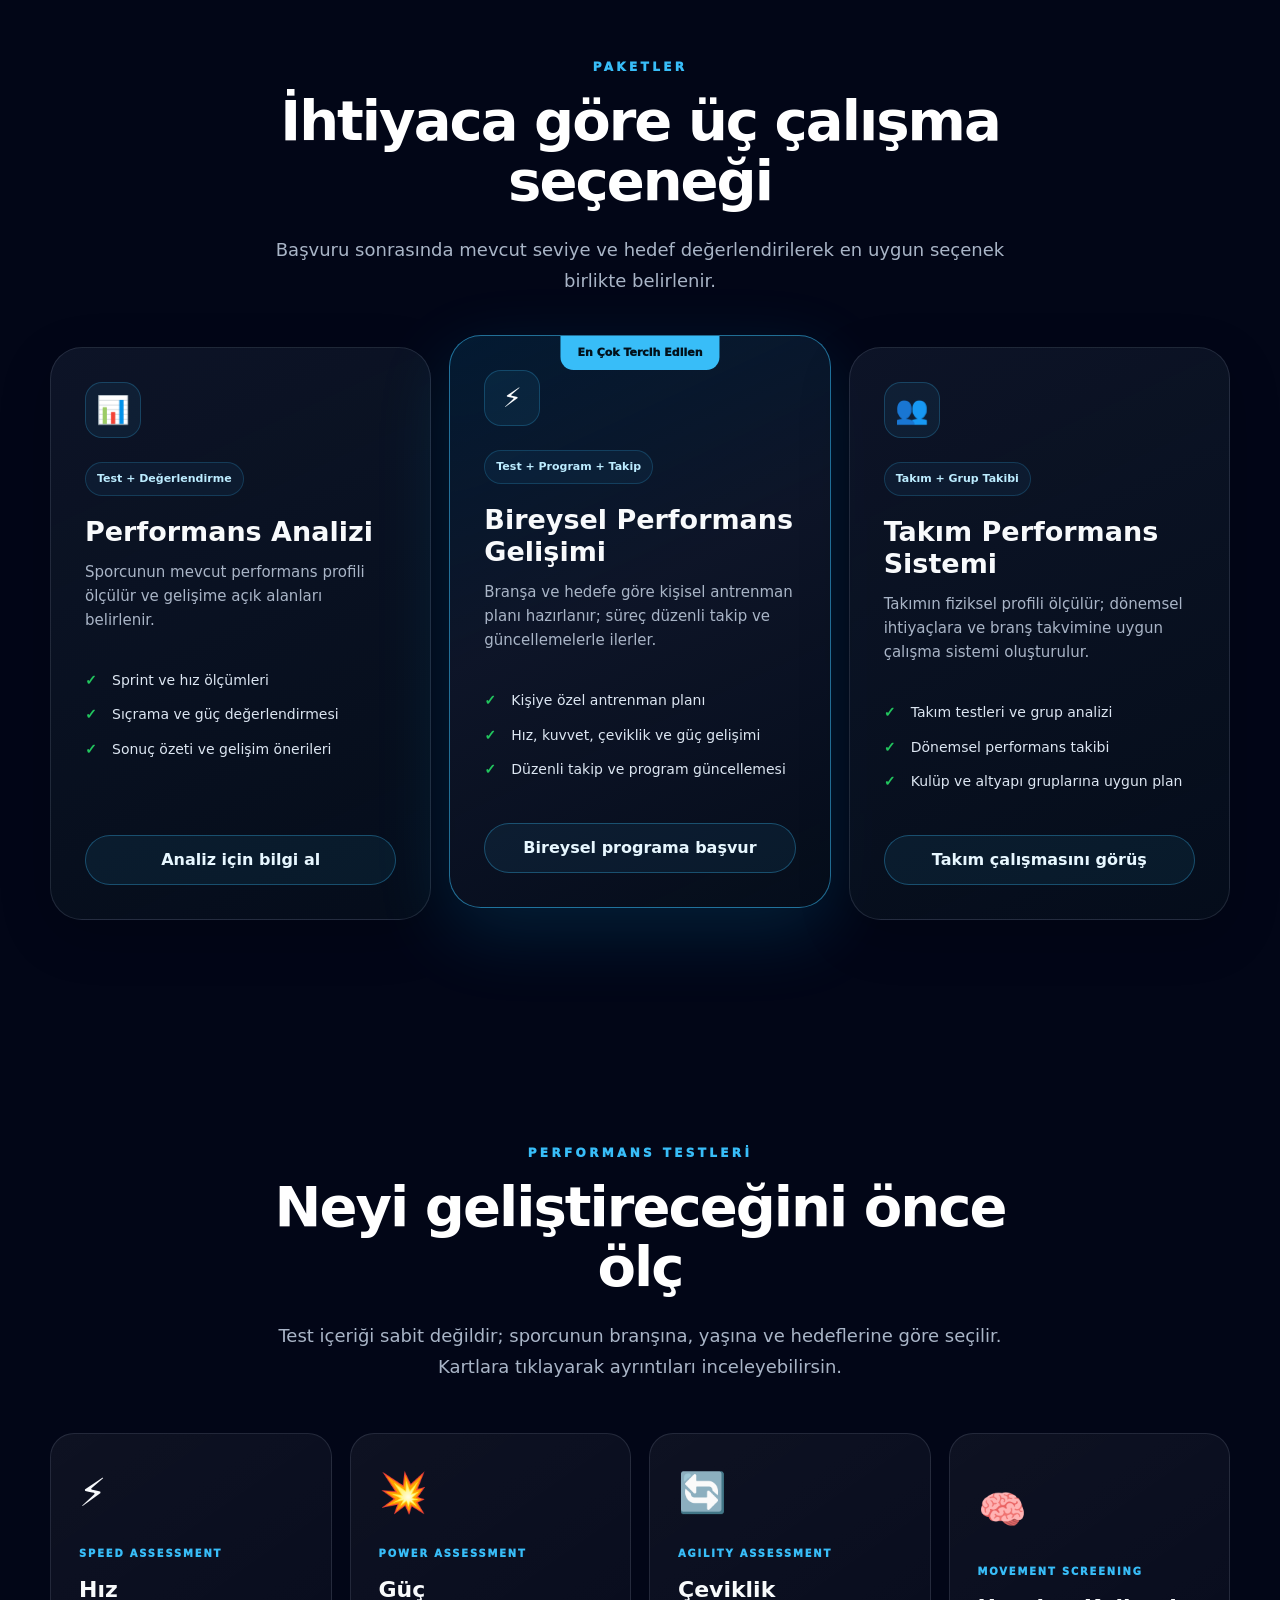
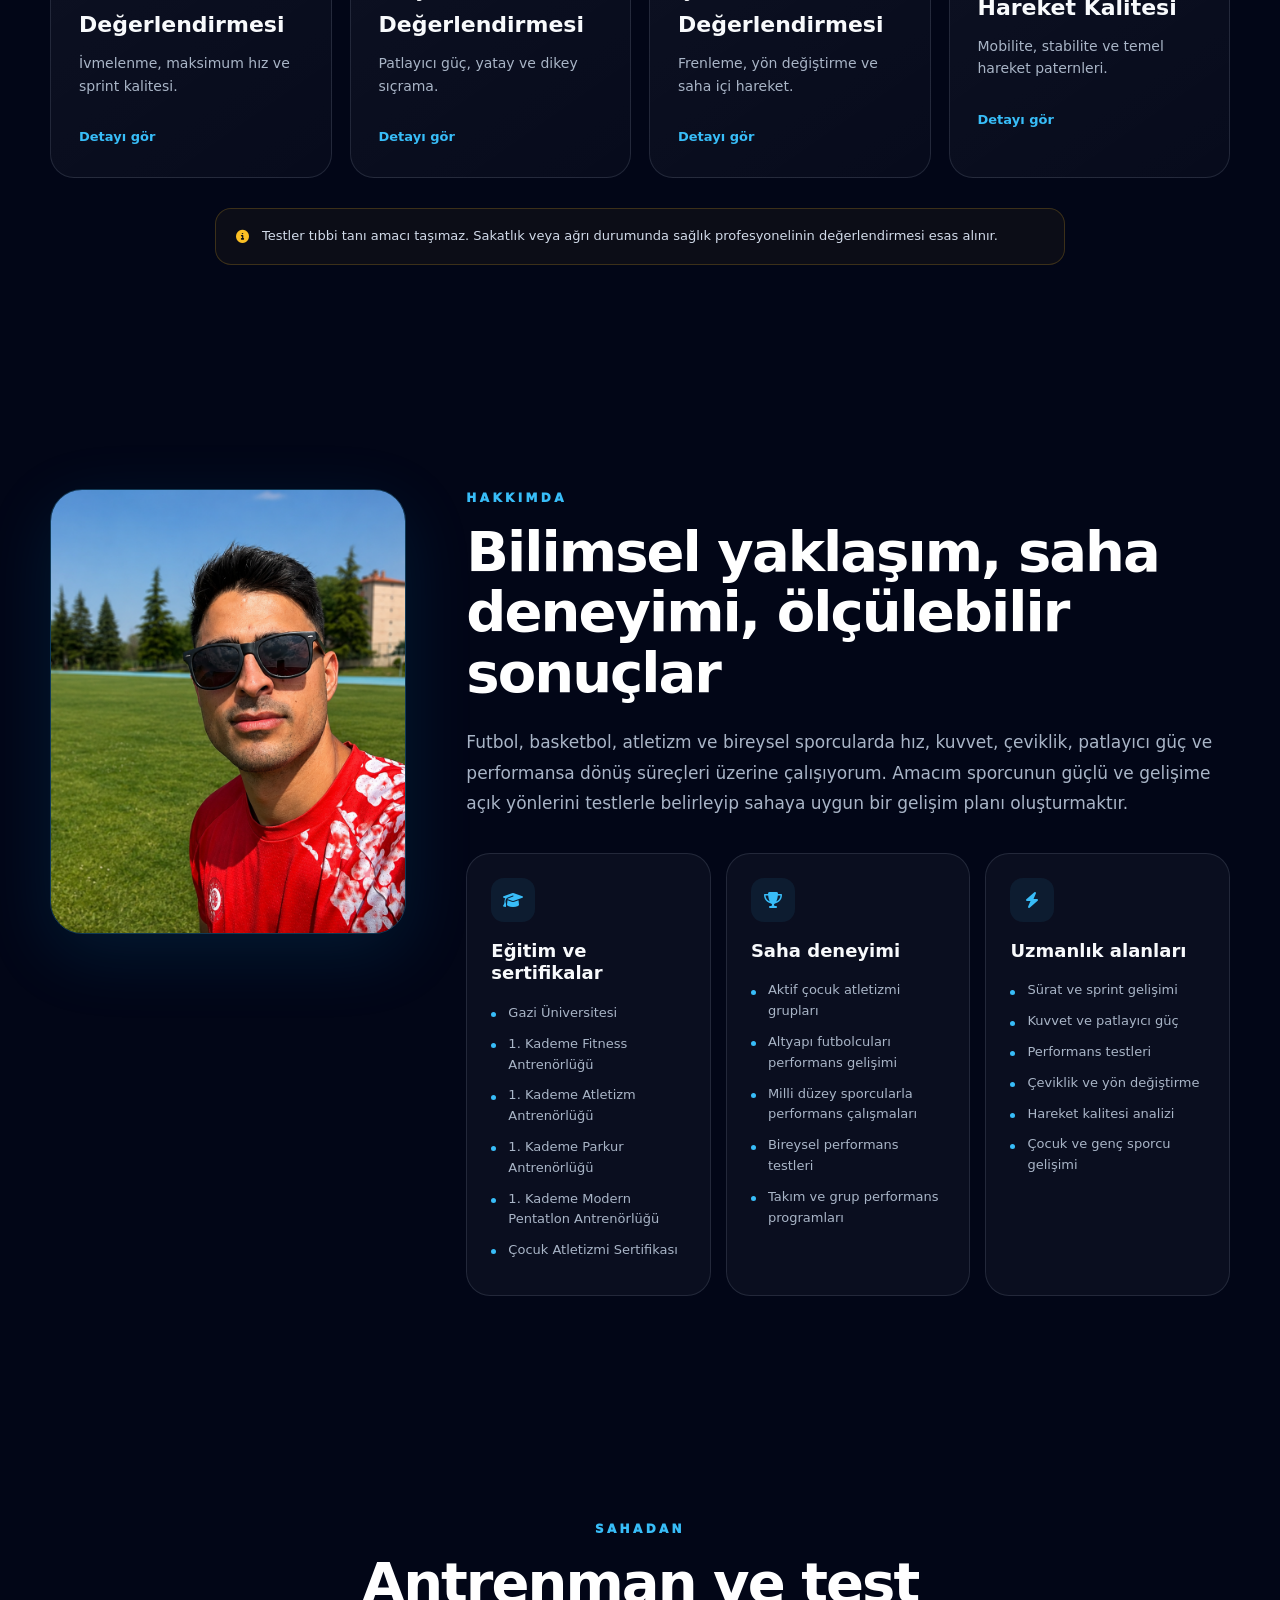
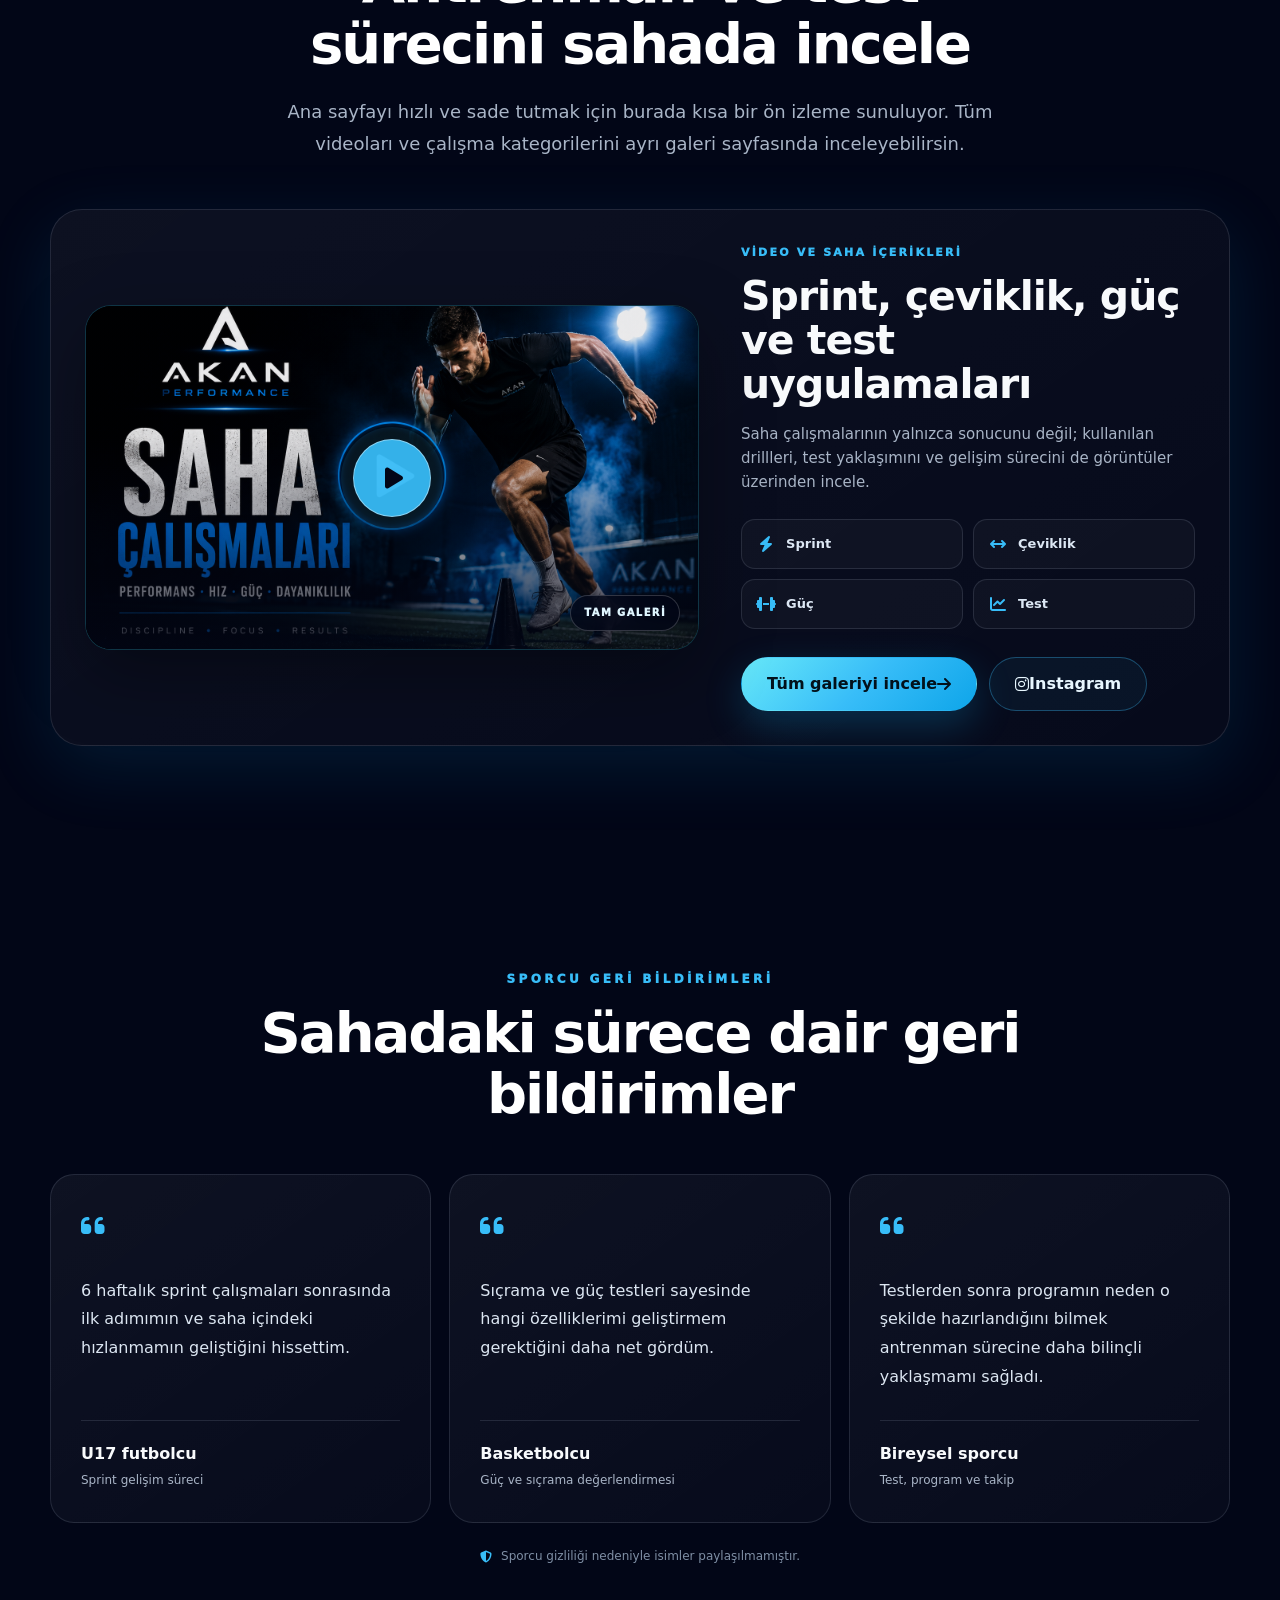
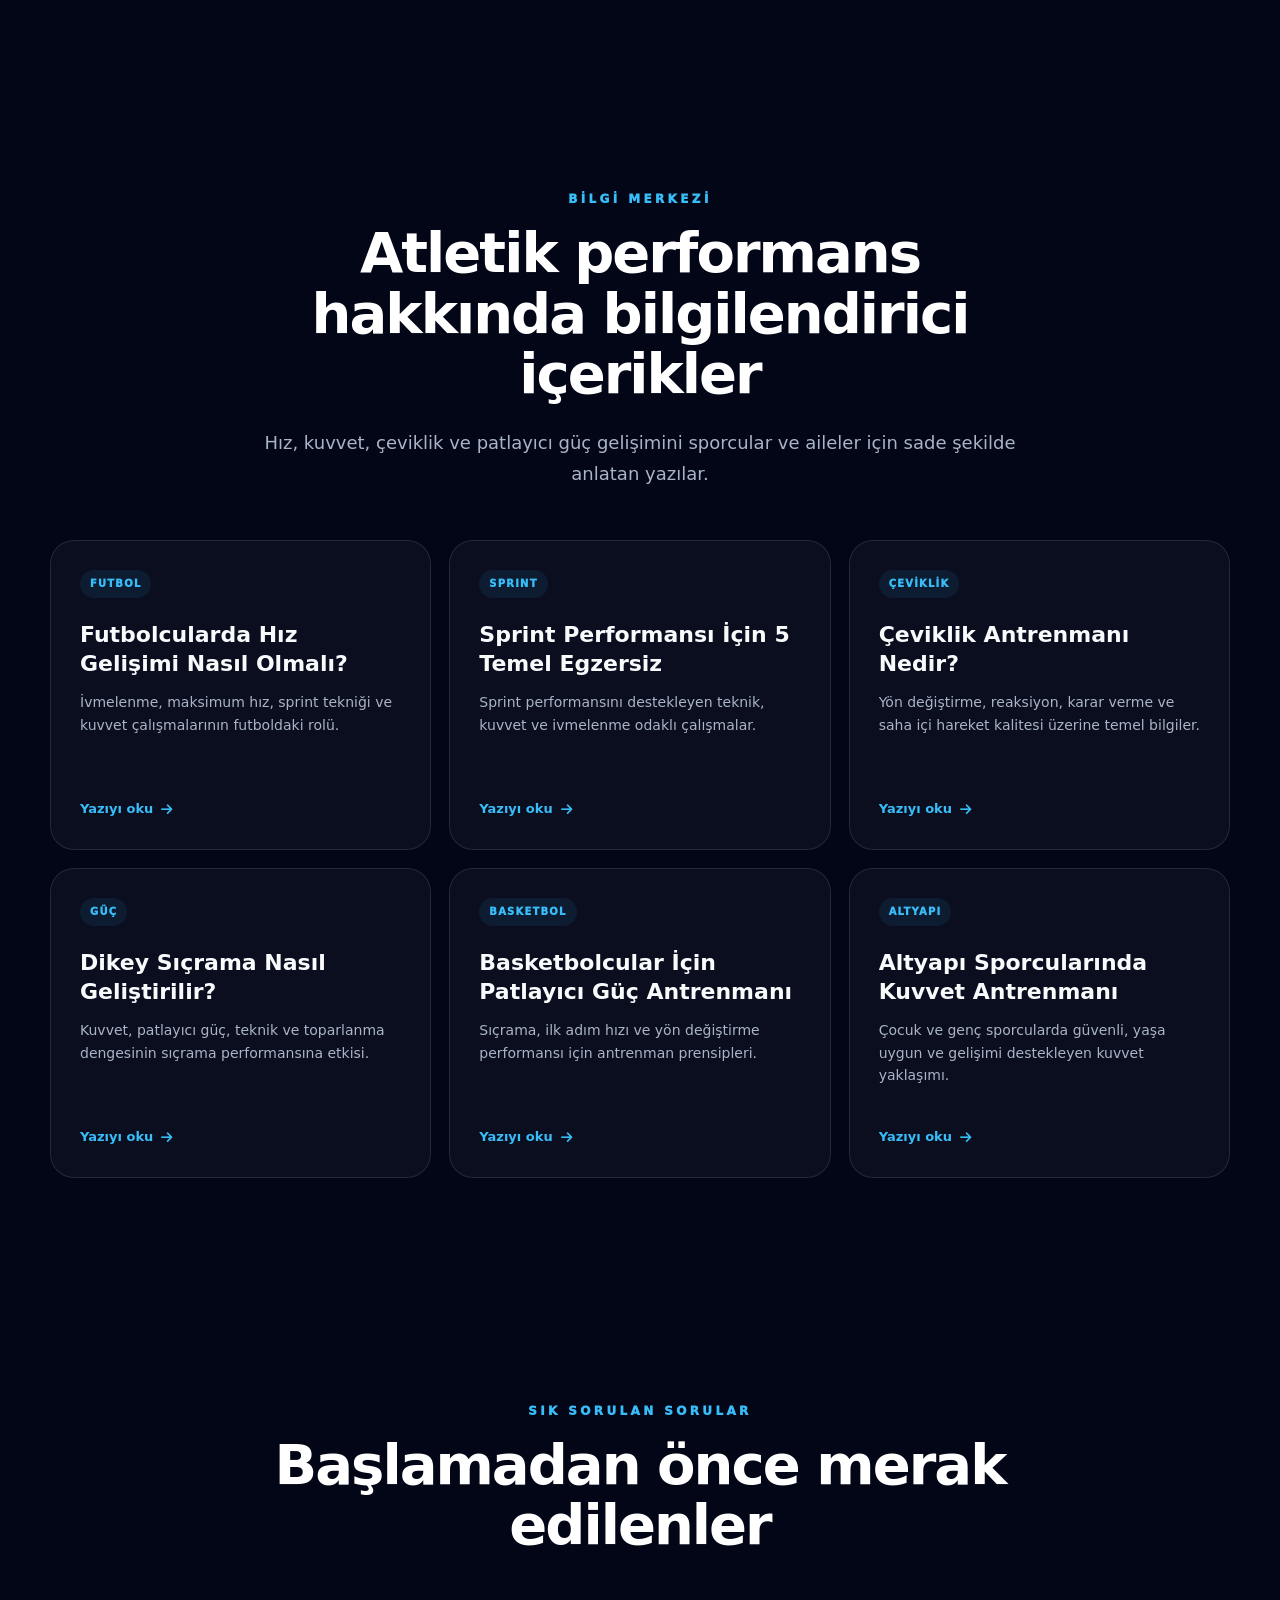
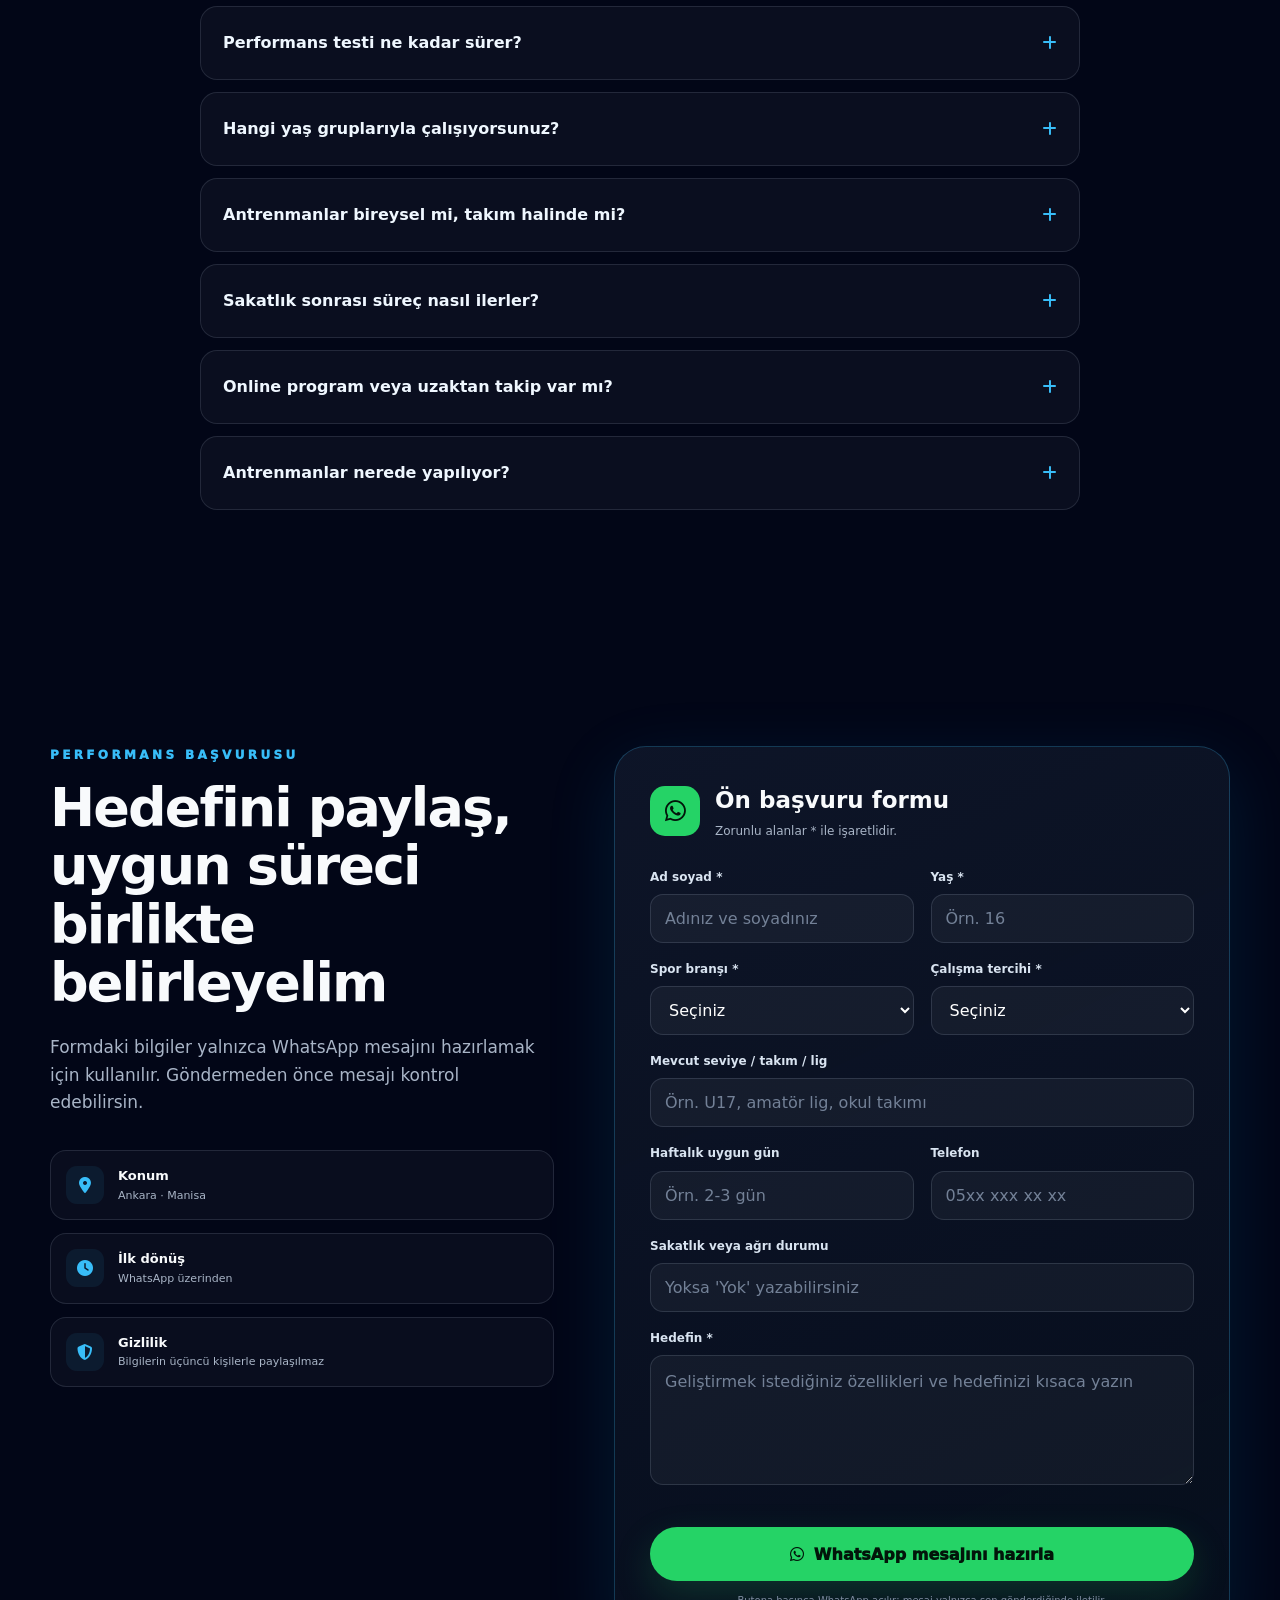
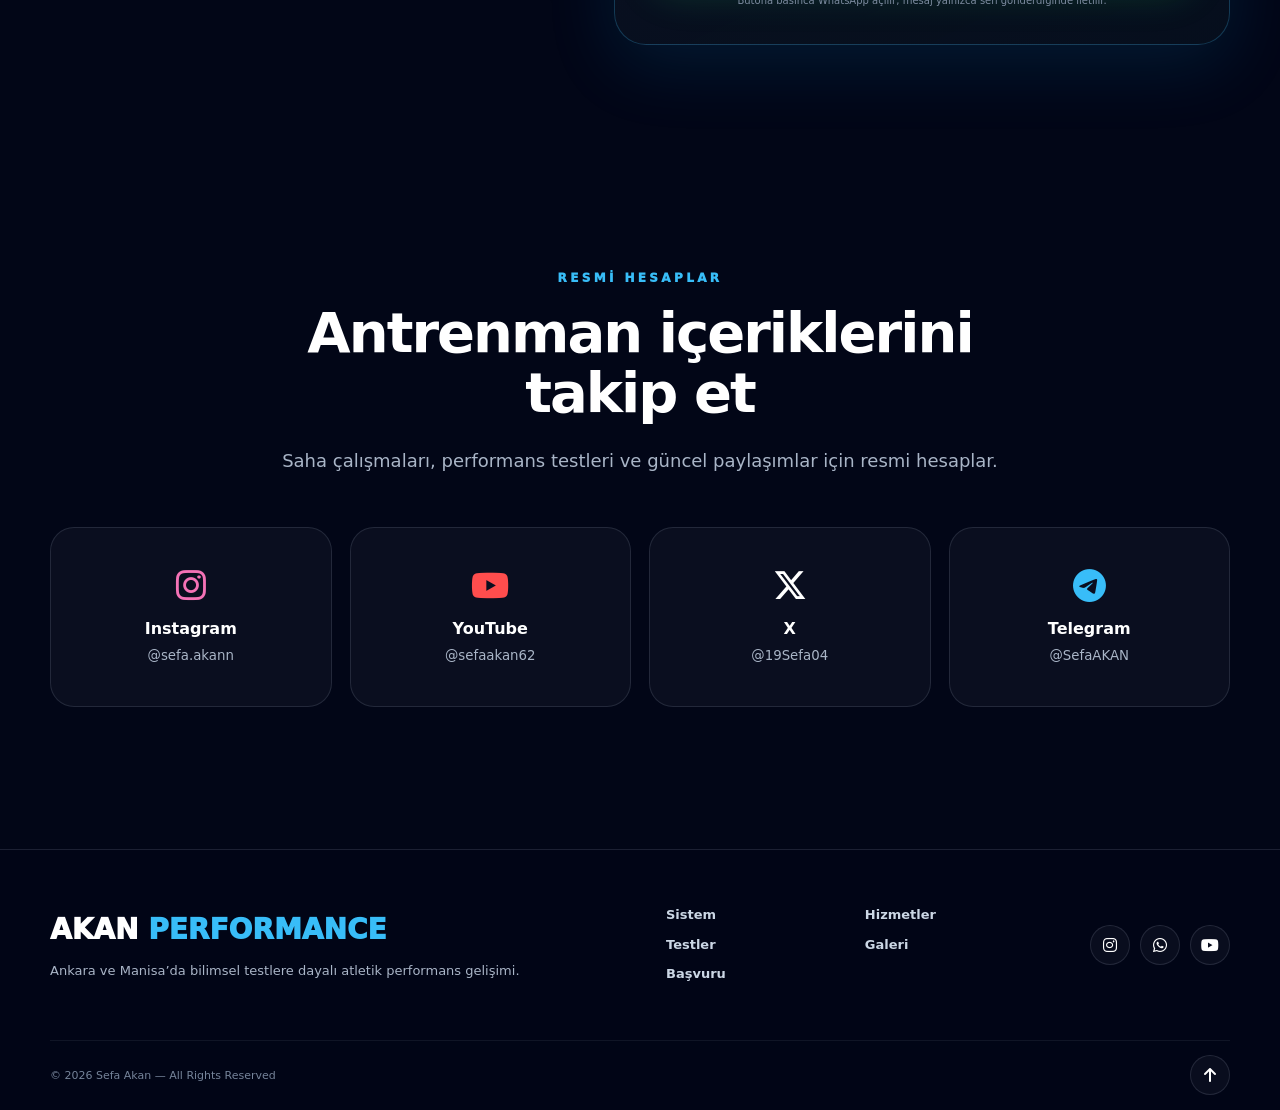
==== commit dd1919c2: "a" ====
--- a/index.html
+++ b/index.html
@@ -145,6 +145,7 @@
 
 <body>
   <a class="skip-link" href="#main-content">İçeriğe geç</a>
+  <span id="top" class="top-anchor" aria-hidden="true"></span>
 
   <div id="loader" aria-hidden="true">
     <div class="loader-content">
@@ -164,7 +165,7 @@
   </div>
   <div class="cursor-glow" aria-hidden="true"></div>
 
-  <header class="navbar" id="top">
+  <header class="navbar">
     <div class="logo brand-logo">
       <a href="#top" class="brand-main" aria-label="AKAN Performance ana sayfa">AKAN <span>PERFORMANCE</span></a>
       <span class="brand-extra">
@@ -590,7 +591,7 @@
             </a>
             <a href="https://www.instagram.com/sefa.akann/" target="_blank" rel="noopener noreferrer" class="hero-btn secondary">
               <i class="fa-brands fa-instagram"></i>
-              <span data-tr="Instagram" data-en="Instagram"> Instagram</span>
+              <span data-tr="Instagram" data-en="Instagram">Instagram</span>
             </a>
           </div>
         </div>
@@ -870,7 +871,7 @@
   <footer class="footer">
     <div class="footer-inner">
       <div>
-        <div class="footer-logo">AKAN <span>PERFORMANCE</span></div>
+        <a class="footer-logo scroll-top-link" href="#top" aria-label="Sayfanın başına dön">AKAN <span>PERFORMANCE</span></a>
         <p class="footer-text" data-tr="Ankara ve Manisa’da bilimsel testlere dayalı atletik performans gelişimi." data-en="Athletic performance development based on scientific testing in Ankara and Manisa.">Ankara ve Manisa’da bilimsel testlere dayalı atletik performans gelişimi.</p>
       </div>
       <div class="footer-links">
@@ -888,7 +889,7 @@
     </div>
     <div class="footer-bottom">
       <p>© 2026 Sefa Akan — All Rights Reserved</p>
-      <a href="#top" aria-label="Sayfanın başına dön"><i class="fa-solid fa-arrow-up"></i></a>
+      <a href="#top" class="scroll-top-link" aria-label="Sayfanın başına dön"><i class="fa-solid fa-arrow-up"></i></a>
     </div>
   </footer>
 
@@ -1125,6 +1126,22 @@
         window.open(`https://wa.me/905015440670?text=${encodeURIComponent(message)}`, '_blank', 'noopener,noreferrer');
       });
 
+      // Footer logosu ve yukarı ok için güvenilir sayfa başı davranışı.
+      $$('.scroll-top-link').forEach(link => {
+        link.addEventListener('click', event => {
+          event.preventDefault();
+          setMenuState?.(false);
+          window.scrollTo({
+            top: 0,
+            left: 0,
+            behavior: prefersReducedMotion ? 'auto' : 'smooth'
+          });
+          if (window.location.hash) {
+            history.replaceState(null, '', `${window.location.pathname}${window.location.search}`);
+          }
+        });
+      });
+
       // Masaüstü imleç ışığı.
       const glow = $('.cursor-glow');
       if (glow && !prefersReducedMotion && window.matchMedia('(pointer:fine)').matches) {
--- a/style.css
+++ b/style.css
@@ -2978,3 +2978,30 @@
     grid-column:auto;
   }
 }
+
+/* GERÇEK SAYFA BAŞI HEDEFİ VE FOOTER YUKARI BAĞLANTILARI */
+.top-anchor{
+  position:absolute;
+  top:0;
+  left:0;
+  width:1px;
+  height:1px;
+  pointer-events:none;
+}
+
+.footer-logo{
+  display:inline-block;
+  color:#fff;
+  text-decoration:none;
+  cursor:pointer;
+}
+
+.footer-logo:visited{
+  color:#fff;
+}
+
+.footer-logo:focus-visible,
+.footer-bottom .scroll-top-link:focus-visible{
+  outline:3px solid rgba(56,189,248,0.75);
+  outline-offset:6px;
+}
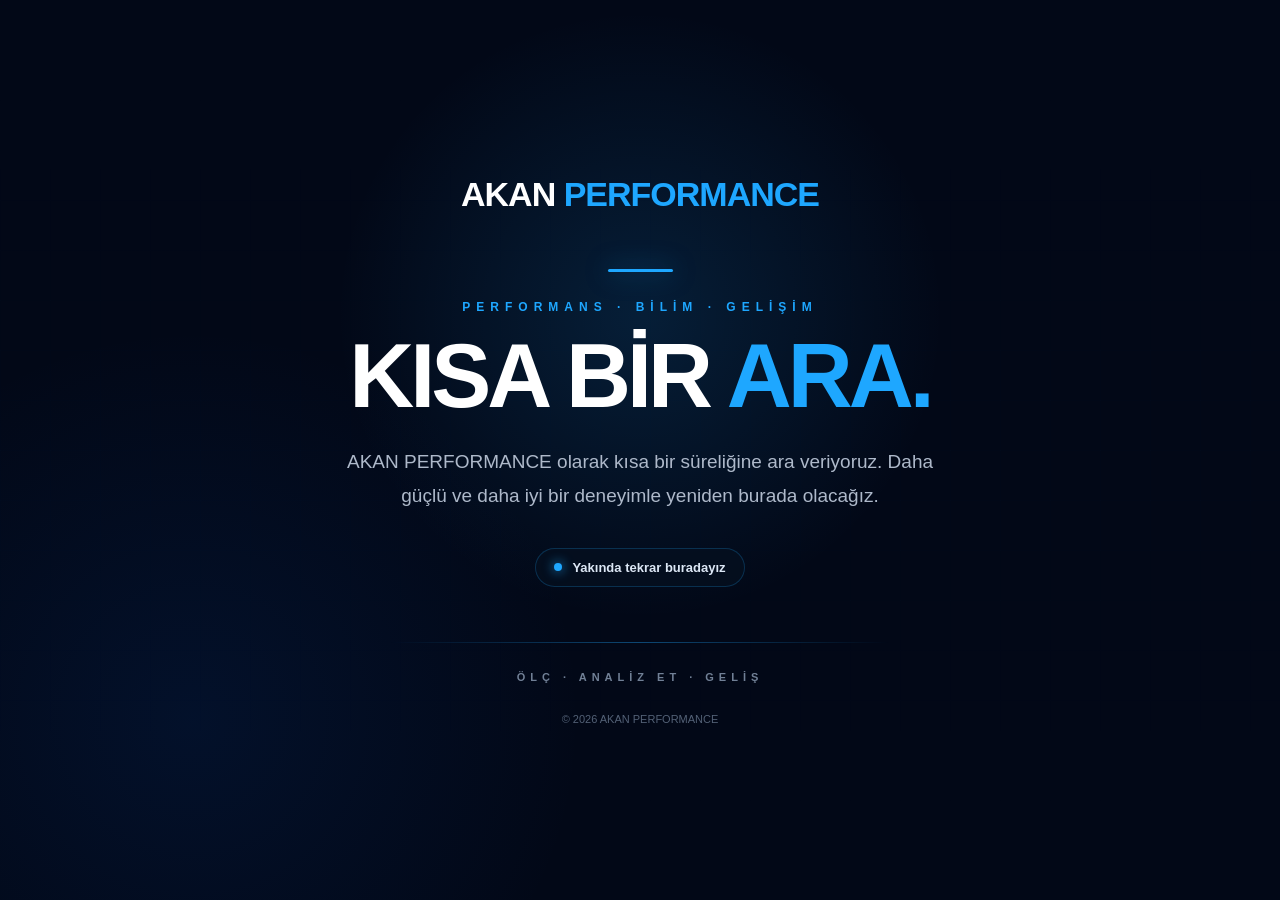
==== commit 3aa7c3a6: "kapattk" ====
--- a/index.html
+++ b/index.html
@@ -1,1156 +1,234 @@
 <!DOCTYPE html>
 <html lang="tr">
 <head>
-  <!-- Google Analytics -->
-  <script async src="https://www.googletagmanager.com/gtag/js?id=G-FM0D1YC6FM"></script>
-  <script>
-    window.dataLayer = window.dataLayer || [];
-    function gtag(){dataLayer.push(arguments);}
-    gtag('js', new Date());
-    gtag('config', 'G-FM0D1YC6FM');
-  </script>
-
   <meta charset="UTF-8">
   <meta name="viewport" content="width=device-width, initial-scale=1.0">
 
-  <title>Sefa Akan | Ankara ve Manisa Atletik Performans Antrenörü</title>
-  <meta name="description" content="Ankara ve Manisa’da futbol, basketbol ve bireysel branş sporcuları için bilimsel testlere dayalı hız, kuvvet, çeviklik ve patlayıcı güç antrenmanları.">
-  <meta name="author" content="Sefa Akan">
-  <meta name="robots" content="index, follow, max-image-preview:large">
-  <meta name="theme-color" content="#020617">
-  <meta name="application-name" content="AKAN PERFORMANCE">
-
-  <link rel="canonical" href="https://akanperformance.com/">
-  <link rel="icon" type="image/png" sizes="512x512" href="/favicon.png">
-  <link rel="shortcut icon" href="/favicon.ico">
-  <link rel="apple-touch-icon" href="/apple-touch-icon.png">
-  <link rel="preconnect" href="https://cdnjs.cloudflare.com" crossorigin>
-
-  <!-- Open Graph -->
-  <meta property="og:locale" content="tr_TR">
-  <meta property="og:site_name" content="AKAN PERFORMANCE">
-  <meta property="og:title" content="Sefa Akan | Ankara ve Manisa Atletik Performans Antrenörü">
-  <meta property="og:description" content="Test, analiz, kişiye özel program ve düzenli takip ile ölçülebilir atletik performans gelişimi.">
-  <meta property="og:image" content="https://akanperformance.com/og-image.jpg">
-  <meta property="og:image:alt" content="Sefa Akan - Atletik Performans Antrenörü">
-  <meta property="og:url" content="https://akanperformance.com/">
-  <meta property="og:type" content="website">
-
-  <!-- X / Twitter -->
-  <meta name="twitter:card" content="summary_large_image">
-  <meta name="twitter:title" content="Sefa Akan | Atletik Performans Antrenörü">
-  <meta name="twitter:description" content="Bilimsel testler ve sahaya uygun kişisel programlarla sporcu gelişimi.">
-  <meta name="twitter:image" content="https://akanperformance.com/og-image.jpg">
-  <meta name="twitter:site" content="@19Sefa04">
-
-  <meta http-equiv="X-Content-Type-Options" content="nosniff">
-  <meta name="referrer" content="strict-origin-when-cross-origin">
-
-  <link rel="stylesheet" href="https://cdnjs.cloudflare.com/ajax/libs/font-awesome/6.5.1/css/all.min.css">
-  <link rel="stylesheet" href="style.css?v=20260718-gallery-page">
-
-  <!-- Structured data -->
-  <script type="application/ld+json">
-  {
-    "@context": "https://schema.org",
-    "@graph": [
-      {
-        "@type": "WebSite",
-        "@id": "https://akanperformance.com/#website",
-        "url": "https://akanperformance.com/",
-        "name": "AKAN PERFORMANCE",
-        "inLanguage": "tr-TR"
-      },
-      {
-        "@type": "Person",
-        "@id": "https://akanperformance.com/#sefa-akan",
-        "name": "Sefa Akan",
-        "jobTitle": "Atletik Performans Antrenörü",
-        "url": "https://akanperformance.com/",
-        "image": "https://akanperformance.com/og-image.jpg",
-        "sameAs": [
-          "https://www.instagram.com/sefa.akann/",
-          "https://x.com/19Sefa04",
-          "https://youtube.com/@sefaakan62",
-          "https://t.me/SefaAKAN"
-        ]
-      },
-      {
-        "@type": "ProfessionalService",
-        "@id": "https://akanperformance.com/#business",
-        "name": "AKAN PERFORMANCE",
-        "url": "https://akanperformance.com/",
-        "image": "https://akanperformance.com/og-image.jpg",
-        "description": "Ankara ve Manisa’da bilimsel testlere dayalı atletik performans antrenmanı, performans analizi ve sporcu gelişim programları.",
-        "founder": {"@id": "https://akanperformance.com/#sefa-akan"},
-        "telephone": "+90 501 544 06 70",
-        "areaServed": [
-          {
-            "@type": "City",
-            "name": "Ankara"
-          },
-          {
-            "@type": "City",
-            "name": "Manisa"
-          }
-        ],
-        "sameAs": [
-          "https://www.instagram.com/sefa.akann/",
-          "https://x.com/19Sefa04",
-          "https://youtube.com/@sefaakan62",
-          "https://t.me/SefaAKAN"
-        ]
-      },
-      {
-        "@type": "FAQPage",
-        "mainEntity": [
-          {
-            "@type": "Question",
-            "name": "Performans testi ne kadar sürer?",
-            "acceptedAnswer": {
-              "@type": "Answer",
-              "text": "Test içeriğine göre değişmekle birlikte genellikle 45-75 dakika arasında sürer."
-            }
-          },
-          {
-            "@type": "Question",
-            "name": "Hangi yaş gruplarıyla çalışıyorsunuz?",
-            "acceptedAnswer": {
-              "@type": "Answer",
-              "text": "Çocuk, altyapı, genç ve yetişkin sporcularla; yaşa, gelişim seviyesine ve branşa uygun programlarla çalışılır."
-            }
-          },
-          {
-            "@type": "Question",
-            "name": "Antrenmanlar bireysel mi takım halinde mi yapılır?",
-            "acceptedAnswer": {
-              "@type": "Answer",
-              "text": "Hem bireysel sporcular hem de takım ve altyapı grupları için çalışma yapılabilir."
-            }
-          },
-          {
-            "@type": "Question",
-            "name": "Online program veya uzaktan takip yapıyor musunuz?",
-            "acceptedAnswer": {
-              "@type": "Answer",
-              "text": "Evet. Sporcunun hedefi, branşı, ekipmanı ve haftalık uygunluğuna göre uzaktan takip edilebilir program hazırlanabilir."
-            }
-          }
-        ]
-      }
-    ]
-  }
-  </script>
+  <title>AKAN PERFORMANCE | Yakında Tekrar Buradayız</title>
+  <meta name="description" content="AKAN PERFORMANCE kısa bir aranın ardından yeniden hizmetinizde olacak.">
+  <meta name="robots" content="noindex, follow">
+
+  <style>
+    * {
+      margin: 0;
+      padding: 0;
+      box-sizing: border-box;
+    }
+
+    html, body {
+      width: 100%;
+      min-height: 100%;
+    }
+
+    body {
+      min-height: 100vh;
+      display: flex;
+      align-items: center;
+      justify-content: center;
+      overflow: hidden;
+      padding: 30px 20px;
+
+      background:
+        radial-gradient(circle at 50% 35%, rgba(30,167,255,.14), transparent 35%),
+        radial-gradient(circle at 15% 80%, rgba(11,94,215,.10), transparent 30%),
+        #020817;
+
+      color: #fff;
+      font-family: Arial, Helvetica, sans-serif;
+    }
+
+    .background-grid {
+      position: fixed;
+      inset: 0;
+      pointer-events: none;
+      opacity: .12;
+
+      background-image:
+        linear-gradient(rgba(30,167,255,.08) 1px, transparent 1px),
+        linear-gradient(90deg, rgba(30,167,255,.08) 1px, transparent 1px);
+
+      background-size: 50px 50px;
+      mask-image: linear-gradient(to bottom, transparent, #000, transparent);
+    }
+
+    .container {
+      position: relative;
+      z-index: 2;
+      width: 100%;
+      max-width: 900px;
+      text-align: center;
+    }
+
+    .brand {
+      margin-bottom: 55px;
+      font-size: clamp(22px, 3vw, 34px);
+      font-weight: 900;
+      letter-spacing: -1px;
+    }
+
+    .brand .white {
+      color: #fff;
+    }
+
+    .brand .blue {
+      color: #1EA7FF;
+    }
+
+    .line {
+      width: 65px;
+      height: 3px;
+      margin: 0 auto 28px;
+      border-radius: 20px;
+      background: #1EA7FF;
+      box-shadow: 0 0 25px rgba(30,167,255,.5);
+    }
+
+    .eyebrow {
+      margin-bottom: 20px;
+      color: #1EA7FF;
+      font-size: 12px;
+      font-weight: 800;
+      letter-spacing: 6px;
+    }
+
+    h1 {
+      margin-bottom: 25px;
+      font-size: clamp(44px, 8vw, 90px);
+      line-height: .95;
+      letter-spacing: -4px;
+      font-weight: 900;
+    }
+
+    h1 span {
+      color: #1EA7FF;
+    }
+
+    .description {
+      max-width: 630px;
+      margin: 0 auto;
+      color: #aeb9ca;
+      font-size: clamp(16px, 2vw, 19px);
+      line-height: 1.8;
+    }
+
+    .status {
+      display: inline-flex;
+      align-items: center;
+      gap: 10px;
+
+      margin-top: 35px;
+      padding: 11px 18px;
+
+      border: 1px solid rgba(30,167,255,.22);
+      border-radius: 100px;
+      background: rgba(7,17,32,.7);
+
+      color: #dce7f5;
+      font-size: 13px;
+      font-weight: 700;
+    }
+
+    .dot {
+      width: 8px;
+      height: 8px;
+      border-radius: 50%;
+      background: #1EA7FF;
+      box-shadow: 0 0 12px #1EA7FF;
+    }
+
+    .divider {
+      width: 100%;
+      max-width: 500px;
+      height: 1px;
+      margin: 55px auto 28px;
+      background: linear-gradient(
+        90deg,
+        transparent,
+        rgba(30,167,255,.4),
+        transparent
+      );
+    }
+
+    .motto {
+      color: #718096;
+      font-size: 11px;
+      font-weight: 700;
+      letter-spacing: 5px;
+    }
+
+    footer {
+      margin-top: 30px;
+      color: #536176;
+      font-size: 11px;
+    }
+
+    @media (max-width: 600px) {
+      body {
+        padding: 25px 18px;
+      }
+
+      .brand {
+        margin-bottom: 45px;
+      }
+
+      h1 {
+        letter-spacing: -2px;
+      }
+
+      .eyebrow,
+      .motto {
+        letter-spacing: 3px;
+      }
+
+      .divider {
+        margin-top: 45px;
+      }
+    }
+  </style>
 </head>
 
 <body>
-  <a class="skip-link" href="#main-content">İçeriğe geç</a>
-  <span id="top" class="top-anchor" aria-hidden="true"></span>
-
-  <div id="loader" aria-hidden="true">
-    <div class="loader-content">
-      <div class="loader-logo">AKAN <span>PERFORMANCE</span></div>
-      <p>PERFORMANS SİSTEMİ</p>
-      <div class="loader-progress"><div class="loader-progress-bar"></div></div>
-      <small>HAZIRLANIYOR...</small>
-    </div>
-  </div>
-
-  <div class="space-bg" aria-hidden="true">
-    <div class="stars stars1"></div>
-    <div class="stars stars2"></div>
-    <div class="stars stars3"></div>
-    <div class="network"></div>
-    <div class="particles"></div>
-  </div>
-  <div class="cursor-glow" aria-hidden="true"></div>
-
-  <header class="navbar">
-    <div class="logo brand-logo">
-      <a href="#top" class="brand-main" aria-label="AKAN Performance ana sayfa">AKAN <span>PERFORMANCE</span></a>
-      <span class="brand-extra">
-        <span class="brand-separator">&amp;</span>
-        <a href="/fitness/" class="brand-fitness" aria-label="Fitness sayfasına git">FITNESS</a>
-      </span>
-    </div>
-
-    <nav class="menu" id="mobileMenu" aria-label="Ana menü">
-      <a href="#surec" data-tr="Sistem" data-en="System">Sistem</a>
-      <a href="#services" data-tr="Hizmetler" data-en="Services">Hizmetler</a>
-      <a href="#paketler" data-tr="Paketler" data-en="Packages">Paketler</a>
-      <a href="#testler" data-tr="Testler" data-en="Tests">Testler</a>
-      <a href="#hakkimda" data-tr="Hakkımda" data-en="About">Hakkımda</a>
-      <a href="/galeri/" data-tr="Galeri" data-en="Gallery">Galeri</a>
-      <a href="#blog" data-tr="Blog" data-en="Blog">Blog</a>
-      <a href="#iletisim" data-tr="Başvuru" data-en="Apply">Başvuru</a>
-      <a href="/fitness/" class="mobile-fitness-link" data-tr="Fitness" data-en="Fitness">Fitness</a>
-    </nav>
-
-    <div class="nav-actions">
-      <a class="nav-icon" href="https://www.instagram.com/sefa.akann/" target="_blank" rel="noopener noreferrer" aria-label="Instagram">
-        <i class="fa-brands fa-instagram"></i>
-      </a>
-      <a class="nav-icon" href="https://wa.me/905015440670?text=Merhaba%20Sefa%20Hocam%2C%20atletik%20performans%20%C3%A7al%C4%B1%C5%9Fmalar%C4%B1%20hakk%C4%B1nda%20bilgi%20almak%20istiyorum." target="_blank" rel="noopener noreferrer" aria-label="WhatsApp">
-        <i class="fa-brands fa-whatsapp"></i>
-      </a>
-      <div class="language-toggle" aria-label="Dil seçimi">
-        <button id="trBtn" class="lang-btn active" type="button" aria-pressed="true">TR</button>
-        <button id="enBtn" class="lang-btn" type="button" aria-pressed="false">EN</button>
-      </div>
-    </div>
-
-    <button class="menu-toggle" id="menuToggle" type="button" aria-controls="mobileMenu" aria-expanded="false" aria-label="Menüyü aç">
-      <span></span><span></span><span></span>
-    </button>
-  </header>
-
-  <main id="main-content">
-    <section class="hero" aria-labelledby="hero-title">
-      <div class="hero-wrapper">
-        <div class="hero-text">
-          <p class="hero-small" data-tr="PERFORMANS | BİLİM | GELİŞİM" data-en="PERFORMANCE | SCIENCE | DEVELOPMENT">PERFORMANS | BİLİM | GELİŞİM</p>
-          <h1 id="hero-title">SEFA <span>AKAN</span></h1>
-          <h2 data-tr="Ankara & Manisa’da Atletik Performans" data-en="Athletic Performance in Ankara & Manisa">Ankara &amp; Manisa’da Atletik Performans</h2>
-          <p class="hero-desc"
-             data-tr="Futbol, basketbol ve bireysel branş sporcuları için hız, kuvvet, çeviklik ve patlayıcı güç gelişimi."
-             data-en="Speed, strength, agility and explosive-power development for football, basketball and individual-sport athletes.">
-            Futbol, basketbol ve bireysel branş sporcuları için hız, kuvvet, çeviklik ve patlayıcı güç gelişimi.
-          </p>
-
-          <p class="hero-method"
-             data-tr="Önce ölç → kişiye özel planla → gelişimi yeniden test et."
-             data-en="Assess first → build a personal plan → retest progress.">
-            Önce ölç → kişiye özel planla → gelişimi yeniden test et.
-          </p>
-
-          <div class="hero-meta" aria-label="Hizmet bilgileri">
-            <span><i class="fa-solid fa-location-dot"></i><b data-tr="Ankara · Manisa" data-en="Ankara · Manisa">Ankara · Manisa</b></span>
-            <span><i class="fa-solid fa-user"></i><b data-tr="Bireysel ve takım" data-en="Individual and team">Bireysel ve takım</b></span>
-            <span><i class="fa-solid fa-laptop"></i><b data-tr="Yüz yüze ve online" data-en="In-person and online">Yüz yüze ve online</b></span>
-          </div>
-
-          <div class="hero-badges">
-            <span data-tr="Hız" data-en="Speed">Hız</span>
-            <span data-tr="Kuvvet" data-en="Strength">Kuvvet</span>
-            <span data-tr="Çeviklik" data-en="Agility">Çeviklik</span>
-            <span data-tr="Patlayıcı Güç" data-en="Explosive Power">Patlayıcı Güç</span>
-          </div>
-
-          <div class="hero-buttons">
-            <a href="#iletisim" class="hero-btn primary" data-tr="Performans Analizine Başvur" data-en="Apply for Performance Analysis">Performans Analizine Başvur</a>
-            <a href="#surec" class="hero-btn secondary" data-tr="Sistemi İncele" data-en="View the System">Sistemi İncele</a>
-          </div>
-
-          <p class="hero-note" data-tr="Başvuru sonrası ihtiyaçlarına uygun test ve çalışma seçeneği netleştirilir." data-en="After applying, the most suitable testing and training option is clarified.">
-            Başvuru sonrası ihtiyaçlarına uygun test ve çalışma seçeneği netleştirilir.
-          </p>
-        </div>
-
-        <div class="hero-visual">
-          <div class="hero-image">
-            <img src="profile1.jpeg" alt="Atletik performans antrenörü Sefa Akan" width="720" height="960" fetchpriority="high">
-          </div>
-          <div class="hero-visual-card">
-            <span class="status-dot"></span>
-            <p data-tr="Yeni sporcu başvuruları açık" data-en="New athlete applications are open">Yeni sporcu başvuruları açık</p>
-            <a href="https://wa.me/905015440670?text=Merhaba%20Sefa%20Hocam%2C%20atletik%20performans%20%C3%A7al%C4%B1%C5%9Fmalar%C4%B1na%20ba%C5%9Fvurmak%20istiyorum." target="_blank" rel="noopener noreferrer" data-tr="WhatsApp'tan başvur" data-en="Apply on WhatsApp">WhatsApp'tan başvur</a>
-          </div>
-        </div>
-      </div>
-    </section>
-
-    <section class="stats-section fade-up" aria-label="Deneyim göstergeleri">
-      <article class="stat-card">
-        <div class="stat-icon"><i class="fa-solid fa-users"></i></div>
-        <h3><span class="counter" data-target="100">100</span>+</h3>
-        <p data-tr="Farklı seviyelerde sporcu" data-en="Athletes at different levels">Farklı seviyelerde sporcu</p>
-      </article>
-      <article class="stat-card">
-        <div class="stat-icon"><i class="fa-solid fa-people-group"></i></div>
-        <h3><span class="counter" data-target="10">10</span>+</h3>
-        <p data-tr="Takım ve sporcu grubu" data-en="Teams and athlete groups">Takım ve sporcu grubu</p>
-      </article>
-      <article class="stat-card">
-        <div class="stat-icon"><i class="fa-solid fa-stopwatch"></i></div>
-        <h3><span class="counter" data-target="1000">1000</span>+</h3>
-        <p data-tr="Saha ve antrenman saati" data-en="Field and training hours">Saha ve antrenman saati</p>
-      </article>
-    </section>
-
-    <section id="surec" class="process-section section-shell fade-up">
-      <div class="section-heading">
-        <p class="section-label" data-tr="ÇALIŞMA SİSTEMİ" data-en="TRAINING SYSTEM">ÇALIŞMA SİSTEMİ</p>
-        <h2 data-tr="Tahmine değil, ölçülebilir gelişime dayalı süreç" data-en="A process based on measurable development, not guesswork">Tahmine değil, ölçülebilir gelişime dayalı süreç</h2>
-        <p data-tr="Her sporcu aynı programa ihtiyaç duymaz. Süreç; mevcut seviyeyi belirleyip branşa ve hedefe uygun yüklenmeyi planlamak üzerine kurulur."
-           data-en="Every athlete needs a different plan. The process starts by identifying the current level and planning sport- and goal-specific training.">
-          Her sporcu aynı programa ihtiyaç duymaz. Süreç; mevcut seviyeyi belirleyip branşa ve hedefe uygun yüklenmeyi planlamak üzerine kurulur.
-        </p>
-      </div>
-
-      <div class="process-grid">
-        <article class="process-card">
-          <span class="process-number">01</span>
-          <div class="process-icon"><i class="fa-solid fa-chart-column"></i></div>
-          <h3 data-tr="Test et" data-en="Assess">Test et</h3>
-          <p data-tr="Sprint, sıçrama, çeviklik ve hareket kalitesi verilerini topla." data-en="Collect sprint, jump, agility and movement-quality data.">Sprint, sıçrama, çeviklik ve hareket kalitesi verilerini topla.</p>
-        </article>
-        <article class="process-card">
-          <span class="process-number">02</span>
-          <div class="process-icon"><i class="fa-solid fa-clipboard-list"></i></div>
-          <h3 data-tr="Planla" data-en="Plan">Planla</h3>
-          <p data-tr="Branş, yaş, takvim ve gelişim ihtiyacına göre kişisel plan oluştur." data-en="Build a personal plan around sport, age, schedule and development needs.">Branş, yaş, takvim ve gelişim ihtiyacına göre kişisel plan oluştur.</p>
-        </article>
-        <article class="process-card">
-          <span class="process-number">03</span>
-          <div class="process-icon"><i class="fa-solid fa-person-running"></i></div>
-          <h3 data-tr="Uygula" data-en="Train">Uygula</h3>
-          <p data-tr="Saha ve kuvvet çalışmalarını doğru teknik ve kontrollü yüklenmeyle uygula." data-en="Apply field and strength work with sound technique and controlled loading.">Saha ve kuvvet çalışmalarını doğru teknik ve kontrollü yüklenmeyle uygula.</p>
-        </article>
-        <article class="process-card">
-          <span class="process-number">04</span>
-          <div class="process-icon"><i class="fa-solid fa-arrows-rotate"></i></div>
-          <h3 data-tr="Yeniden ölç" data-en="Retest">Yeniden ölç</h3>
-          <p data-tr="Gelişimi yeniden test et; programı sonuçlara göre güncelle." data-en="Retest progress and update the program according to results.">Gelişimi yeniden test et; programı sonuçlara göre güncelle.</p>
-        </article>
-      </div>
-    </section>
-
-    <section id="services" class="services section-shell fade-up">
-      <div class="section-heading">
-        <p class="section-label" data-tr="HİZMETLER" data-en="SERVICES">HİZMETLER</p>
-        <h2 data-tr="Performans gelişim hizmetleri" data-en="Performance development services">Performans gelişim hizmetleri</h2>
-        <p data-tr="Hizmet içeriği; sporcunun branşına, yaşına, hedeflerine ve mevcut antrenman programına göre uyarlanır."
-           data-en="The service is adapted to the athlete's sport, age, goals and current training schedule.">
-          Hizmet içeriği; sporcunun branşına, yaşına, hedeflerine ve mevcut antrenman programına göre uyarlanır.
-        </p>
-      </div>
-
-      <div class="service-cards">
-        <article class="service-card">
-          <div class="service-icon">🏃</div>
-          <span class="service-kicker">ATHLETIC PERFORMANCE</span>
-          <h3 data-tr="Atletik Performans Antrenmanı" data-en="Athletic Performance Training">Atletik Performans Antrenmanı</h3>
-          <p data-tr="Branşa ve hedefe göre hız, kuvvet, çeviklik, güç ve kondisyon gelişimini birlikte planlayan bireysel süreç."
-             data-en="An individual process combining speed, strength, agility, power and conditioning based on sport and goals.">
-            Branşa ve hedefe göre hız, kuvvet, çeviklik, güç ve kondisyon gelişimini birlikte planlayan bireysel süreç.
-          </p>
-        </article>
-
-        <article class="service-card">
-          <div class="service-icon">⚡</div>
-          <span class="service-kicker">SPEED DEVELOPMENT</span>
-          <h3 data-tr="Hız ve Sprint Gelişimi" data-en="Speed and Sprint Development">Hız ve Sprint Gelişimi</h3>
-          <p data-tr="İvmelenme, maksimum hız, sprint mekaniği, frenleme ve ilk adım performansına yönelik saha çalışmaları."
-             data-en="Field work for acceleration, maximum speed, sprint mechanics, deceleration and first-step performance.">
-            İvmelenme, maksimum hız, sprint mekaniği, frenleme ve ilk adım performansına yönelik saha çalışmaları.
-          </p>
-        </article>
-
-        <article class="service-card">
-          <div class="service-icon">📊</div>
-          <span class="service-kicker">TESTING &amp; MONITORING</span>
-          <h3 data-tr="Test ve Performans Takibi" data-en="Testing and Performance Monitoring">Test ve Performans Takibi</h3>
-          <p data-tr="Sprint, sıçrama, çeviklik ve hareket kalitesi ölçümleriyle başlangıç seviyesini ve gelişimi takip etme."
-             data-en="Track baseline and progress through sprint, jump, agility and movement-quality assessments.">
-            Sprint, sıçrama, çeviklik ve hareket kalitesi ölçümleriyle başlangıç seviyesini ve gelişimi takip etme.
-          </p>
-        </article>
-
-        <article class="service-card">
-          <div class="service-icon">🧭</div>
-          <span class="service-kicker">MOVEMENT QUALITY</span>
-          <h3 data-tr="Mobilite ve Hareket Kalitesi" data-en="Mobility and Movement Quality">Mobilite ve Hareket Kalitesi</h3>
-          <p data-tr="Mobilite, stabilite ve temel hareket paternleri üzerinden daha verimli hareket altyapısı oluşturma."
-             data-en="Build a more efficient movement base through mobility, stability and fundamental movement patterns.">
-            Mobilite, stabilite ve temel hareket paternleri üzerinden daha verimli hareket altyapısı oluşturma.
-          </p>
-        </article>
-
-        <article class="service-card">
-          <div class="service-icon">🩺</div>
-          <span class="service-kicker">RETURN TO PERFORMANCE</span>
-          <h3 data-tr="Performansa Kontrollü Dönüş" data-en="Controlled Return to Performance">Performansa Kontrollü Dönüş</h3>
-          <p data-tr="Sağlık profesyonelinin onayı sonrası sporcuyu kademeli yüklenme ve saha gerekliliklerine hazırlayan performans süreci."
-             data-en="Following medical clearance, a performance process that prepares the athlete for progressive loading and field demands.">
-            Sağlık profesyonelinin onayı sonrası sporcuyu kademeli yüklenme ve saha gerekliliklerine hazırlayan performans süreci.
-          </p>
-        </article>
-      </div>
-    </section>
-
-    <section id="paketler" class="packages-section section-shell fade-up">
-      <div class="section-heading">
-        <p class="section-label" data-tr="PAKETLER" data-en="PACKAGES">PAKETLER</p>
-        <h2 data-tr="İhtiyaca göre üç çalışma seçeneği" data-en="Three options based on your needs">İhtiyaca göre üç çalışma seçeneği</h2>
-        <p data-tr="Başvuru sonrasında mevcut seviye ve hedef değerlendirilerek en uygun seçenek birlikte belirlenir."
-           data-en="After applying, the current level and goals are evaluated to choose the most suitable option.">
-          Başvuru sonrasında mevcut seviye ve hedef değerlendirilerek en uygun seçenek birlikte belirlenir.
-        </p>
-      </div>
-
-      <div class="package-cards">
-        <article class="package-card">
-          <div class="package-icon">📊</div>
-          <span class="package-tag" data-tr="Test + Değerlendirme" data-en="Testing + Evaluation">Test + Değerlendirme</span>
-          <h3 data-tr="Performans Analizi" data-en="Performance Analysis">Performans Analizi</h3>
-          <p data-tr="Sporcunun mevcut performans profili ölçülür ve gelişime açık alanları belirlenir."
-             data-en="The athlete's current performance profile is assessed and development areas are identified.">
-            Sporcunun mevcut performans profili ölçülür ve gelişime açık alanları belirlenir.
-          </p>
-          <ul>
-            <li data-tr="Sprint ve hız ölçümleri" data-en="Sprint and speed measurements">Sprint ve hız ölçümleri</li>
-            <li data-tr="Sıçrama ve güç değerlendirmesi" data-en="Jump and power assessment">Sıçrama ve güç değerlendirmesi</li>
-            <li data-tr="Sonuç özeti ve gelişim önerileri" data-en="Results summary and recommendations">Sonuç özeti ve gelişim önerileri</li>
-          </ul>
-          <a href="https://wa.me/905015440670?text=Merhaba%20Sefa%20Hocam%2C%20Performans%20Analizi%20hakk%C4%B1nda%20bilgi%20almak%20istiyorum." target="_blank" rel="noopener noreferrer" class="package-btn" data-tr="Analiz için bilgi al" data-en="Ask about analysis">Analiz için bilgi al</a>
-        </article>
-
-        <article class="package-card featured">
-          <div class="package-badge" data-tr="En Çok Tercih Edilen" data-en="Most Preferred">En Çok Tercih Edilen</div>
-          <div class="package-icon">⚡</div>
-          <span class="package-tag" data-tr="Test + Program + Takip" data-en="Testing + Plan + Tracking">Test + Program + Takip</span>
-          <h3 data-tr="Bireysel Performans Gelişimi" data-en="Individual Performance Development">Bireysel Performans Gelişimi</h3>
-          <p data-tr="Branşa ve hedefe göre kişisel antrenman planı hazırlanır; süreç düzenli takip ve güncellemelerle ilerler."
-             data-en="A personal training plan is prepared for the sport and goals, with regular monitoring and updates.">
-            Branşa ve hedefe göre kişisel antrenman planı hazırlanır; süreç düzenli takip ve güncellemelerle ilerler.
-          </p>
-          <ul>
-            <li data-tr="Kişiye özel antrenman planı" data-en="Personalized training plan">Kişiye özel antrenman planı</li>
-            <li data-tr="Hız, kuvvet, çeviklik ve güç gelişimi" data-en="Speed, strength, agility and power">Hız, kuvvet, çeviklik ve güç gelişimi</li>
-            <li data-tr="Düzenli takip ve program güncellemesi" data-en="Regular tracking and plan updates">Düzenli takip ve program güncellemesi</li>
-          </ul>
-          <a href="#iletisim" class="package-btn" data-tr="Bireysel programa başvur" data-en="Apply for an individual plan">Bireysel programa başvur</a>
-        </article>
-
-        <article class="package-card">
-          <div class="package-icon">👥</div>
-          <span class="package-tag" data-tr="Takım + Grup Takibi" data-en="Team + Group Tracking">Takım + Grup Takibi</span>
-          <h3 data-tr="Takım Performans Sistemi" data-en="Team Performance System">Takım Performans Sistemi</h3>
-          <p data-tr="Takımın fiziksel profili ölçülür; dönemsel ihtiyaçlara ve branş takvimine uygun çalışma sistemi oluşturulur."
-             data-en="The team's physical profile is assessed and a system is built around seasonal needs and the sport calendar.">
-            Takımın fiziksel profili ölçülür; dönemsel ihtiyaçlara ve branş takvimine uygun çalışma sistemi oluşturulur.
-          </p>
-          <ul>
-            <li data-tr="Takım testleri ve grup analizi" data-en="Team testing and group analysis">Takım testleri ve grup analizi</li>
-            <li data-tr="Dönemsel performans takibi" data-en="Periodic performance tracking">Dönemsel performans takibi</li>
-            <li data-tr="Kulüp ve altyapı gruplarına uygun plan" data-en="Plan for clubs and academy groups">Kulüp ve altyapı gruplarına uygun plan</li>
-          </ul>
-          <a href="https://wa.me/905015440670?text=Merhaba%20Sefa%20Hocam%2C%20Tak%C4%B1m%20Performans%20Sistemi%20hakk%C4%B1nda%20bilgi%20almak%20istiyorum." target="_blank" rel="noopener noreferrer" class="package-btn" data-tr="Takım çalışmasını görüş" data-en="Discuss team work">Takım çalışmasını görüş</a>
-        </article>
-      </div>
-    </section>
-
-    <section id="testler" class="tests section-shell fade-up">
-      <div class="section-heading">
-        <p class="section-label" data-tr="PERFORMANS TESTLERİ" data-en="PERFORMANCE TESTS">PERFORMANS TESTLERİ</p>
-        <h2 data-tr="Neyi geliştireceğini önce ölç" data-en="Measure before deciding what to improve">Neyi geliştireceğini önce ölç</h2>
-        <p data-tr="Test içeriği sabit değildir; sporcunun branşına, yaşına ve hedeflerine göre seçilir. Kartlara tıklayarak ayrıntıları inceleyebilirsin."
-           data-en="The test battery is selected according to the athlete's sport, age and goals. Select a card for details.">
-          Test içeriği sabit değildir; sporcunun branşına, yaşına ve hedeflerine göre seçilir. Kartlara tıklayarak ayrıntıları inceleyebilirsin.
-        </p>
-      </div>
-
-      <div class="test-cards">
-        <button class="test-card" type="button" data-test="speed">
-          <div class="test-icon">⚡</div>
-          <span class="test-kicker">SPEED ASSESSMENT</span>
-          <h3 data-tr="Hız Değerlendirmesi" data-en="Speed Assessment">Hız Değerlendirmesi</h3>
-          <p data-tr="İvmelenme, maksimum hız ve sprint kalitesi." data-en="Acceleration, maximum speed and sprint quality.">İvmelenme, maksimum hız ve sprint kalitesi.</p>
-          <span class="card-link" data-tr="Detayı gör" data-en="View details">Detayı gör <i class="fa-solid fa-arrow-right"></i></span>
-        </button>
-
-        <button class="test-card" type="button" data-test="power">
-          <div class="test-icon">💥</div>
-          <span class="test-kicker">POWER ASSESSMENT</span>
-          <h3 data-tr="Güç Değerlendirmesi" data-en="Power Assessment">Güç Değerlendirmesi</h3>
-          <p data-tr="Patlayıcı güç, yatay ve dikey sıçrama." data-en="Explosive power, horizontal and vertical jump.">Patlayıcı güç, yatay ve dikey sıçrama.</p>
-          <span class="card-link" data-tr="Detayı gör" data-en="View details">Detayı gör <i class="fa-solid fa-arrow-right"></i></span>
-        </button>
-
-        <button class="test-card" type="button" data-test="agility">
-          <div class="test-icon">🔄</div>
-          <span class="test-kicker">AGILITY ASSESSMENT</span>
-          <h3 data-tr="Çeviklik Değerlendirmesi" data-en="Agility Assessment">Çeviklik Değerlendirmesi</h3>
-          <p data-tr="Frenleme, yön değiştirme ve saha içi hareket." data-en="Deceleration, change of direction and field movement.">Frenleme, yön değiştirme ve saha içi hareket.</p>
-          <span class="card-link" data-tr="Detayı gör" data-en="View details">Detayı gör <i class="fa-solid fa-arrow-right"></i></span>
-        </button>
-
-        <button class="test-card" type="button" data-test="movement">
-          <div class="test-icon">🧠</div>
-          <span class="test-kicker">MOVEMENT SCREENING</span>
-          <h3 data-tr="Hareket Kalitesi" data-en="Movement Quality">Hareket Kalitesi</h3>
-          <p data-tr="Mobilite, stabilite ve temel hareket paternleri." data-en="Mobility, stability and fundamental movement patterns.">Mobilite, stabilite ve temel hareket paternleri.</p>
-          <span class="card-link" data-tr="Detayı gör" data-en="View details">Detayı gör <i class="fa-solid fa-arrow-right"></i></span>
-        </button>
-      </div>
-
-      <div class="test-note">
-        <i class="fa-solid fa-circle-info"></i>
-        <p data-tr="Testler tıbbi tanı amacı taşımaz. Sakatlık veya ağrı durumunda sağlık profesyonelinin değerlendirmesi esas alınır."
-           data-en="Tests are not medical diagnostics. In case of injury or pain, evaluation by a healthcare professional is required.">
-          Testler tıbbi tanı amacı taşımaz. Sakatlık veya ağrı durumunda sağlık profesyonelinin değerlendirmesi esas alınır.
-        </p>
-      </div>
-    </section>
-
-    <section id="hakkimda" class="about section-shell fade-up">
-      <div class="about-container">
-        <div class="about-image">
-          <img src="profile1.jpeg" alt="Sefa Akan saha ve performans antrenörü" width="720" height="960" loading="lazy">
-        </div>
-
-        <div class="about-content">
-          <p class="section-label" data-tr="HAKKIMDA" data-en="ABOUT">HAKKIMDA</p>
-          <h2 data-tr="Bilimsel yaklaşım, saha deneyimi, ölçülebilir sonuçlar" data-en="Scientific approach, field experience, measurable results">Bilimsel yaklaşım, saha deneyimi, ölçülebilir sonuçlar</h2>
-          <p class="about-text"
-             data-tr="Futbol, basketbol, atletizm ve bireysel sporcularda hız, kuvvet, çeviklik, patlayıcı güç ve performansa dönüş süreçleri üzerine çalışıyorum. Amacım sporcunun güçlü ve gelişime açık yönlerini testlerle belirleyip sahaya uygun bir gelişim planı oluşturmaktır."
-             data-en="I work with football, basketball, athletics and individual-sport athletes on speed, strength, agility, explosive power and return-to-performance. My goal is to identify strengths and development areas through testing and build a field-relevant plan.">
-            Futbol, basketbol, atletizm ve bireysel sporcularda hız, kuvvet, çeviklik, patlayıcı güç ve performansa dönüş süreçleri üzerine çalışıyorum. Amacım sporcunun güçlü ve gelişime açık yönlerini testlerle belirleyip sahaya uygun bir gelişim planı oluşturmaktır.
-          </p>
-
-          <div class="about-grid">
-            <article class="about-card">
-              <div class="about-card-icon"><i class="fa-solid fa-graduation-cap"></i></div>
-              <h3 data-tr="Eğitim ve sertifikalar" data-en="Education and certifications">Eğitim ve sertifikalar</h3>
-              <ul>
-                <li>Gazi Üniversitesi</li>
-                <li>1. Kademe Fitness Antrenörlüğü</li>
-                <li>1. Kademe Atletizm Antrenörlüğü</li>
-                <li>1. Kademe Parkur Antrenörlüğü</li>
-                <li>1. Kademe Modern Pentatlon Antrenörlüğü</li>
-                <li>Çocuk Atletizmi Sertifikası</li>
-              </ul>
-            </article>
-
-            <article class="about-card">
-              <div class="about-card-icon"><i class="fa-solid fa-trophy"></i></div>
-              <h3 data-tr="Saha deneyimi" data-en="Field experience">Saha deneyimi</h3>
-              <ul>
-                <li>Aktif çocuk atletizmi grupları</li>
-                <li>Altyapı futbolcuları performans gelişimi</li>
-                <li>Milli düzey sporcularla performans çalışmaları</li>
-                <li>Bireysel performans testleri</li>
-                <li>Takım ve grup performans programları</li>
-              </ul>
-            </article>
-
-            <article class="about-card">
-              <div class="about-card-icon"><i class="fa-solid fa-bolt"></i></div>
-              <h3 data-tr="Uzmanlık alanları" data-en="Areas of expertise">Uzmanlık alanları</h3>
-              <ul>
-                <li>Sürat ve sprint gelişimi</li>
-                <li>Kuvvet ve patlayıcı güç</li>
-                <li>Performans testleri</li>
-                <li>Çeviklik ve yön değiştirme</li>
-                <li>Hareket kalitesi analizi</li>
-                <li>Çocuk ve genç sporcu gelişimi</li>
-              </ul>
-            </article>
-          </div>
-        </div>
-      </div>
-    </section>
-
-    <section id="galeri" class="gallery-preview section-shell fade-up">
-      <div class="section-heading">
-        <p class="section-label" data-tr="SAHADAN" data-en="FROM THE FIELD">SAHADAN</p>
-        <h2 data-tr="Antrenman ve test sürecini sahada incele" data-en="See training and testing in action">Antrenman ve test sürecini sahada incele</h2>
-        <p data-tr="Ana sayfayı hızlı ve sade tutmak için burada kısa bir ön izleme sunuluyor. Tüm videoları ve çalışma kategorilerini ayrı galeri sayfasında inceleyebilirsin."
-           data-en="This page shows a short preview to keep the homepage fast and focused. View all videos and training categories on the dedicated gallery page.">
-          Ana sayfayı hızlı ve sade tutmak için burada kısa bir ön izleme sunuluyor. Tüm videoları ve çalışma kategorilerini ayrı galeri sayfasında inceleyebilirsin.
-        </p>
-      </div>
-
-      <div class="gallery-preview-layout">
-        <a class="gallery-preview-media" href="/galeri/" aria-label="Tüm saha galerisini aç">
-          <img src="video-kapak-fotoğrafı.png" alt="Akan Performance saha antrenmanı galeri kapağı" width="1280" height="720" loading="lazy">
-          <span class="gallery-preview-shade" aria-hidden="true"></span>
-          <span class="gallery-preview-play" aria-hidden="true"><i class="fa-solid fa-play"></i></span>
-          <span class="gallery-preview-badge" data-tr="TAM GALERİ" data-en="FULL GALLERY">TAM GALERİ</span>
-        </a>
-
-        <div class="gallery-preview-content">
-          <p class="gallery-preview-kicker" data-tr="VİDEO VE SAHA İÇERİKLERİ" data-en="VIDEO AND FIELD CONTENT">VİDEO VE SAHA İÇERİKLERİ</p>
-          <h3 data-tr="Sprint, çeviklik, güç ve test uygulamaları" data-en="Sprint, agility, power and testing sessions">Sprint, çeviklik, güç ve test uygulamaları</h3>
-          <p data-tr="Saha çalışmalarının yalnızca sonucunu değil; kullanılan drillleri, test yaklaşımını ve gelişim sürecini de görüntüler üzerinden incele."
-             data-en="Explore not only the outcome, but also the drills, testing approach and development process through field footage.">
-            Saha çalışmalarının yalnızca sonucunu değil; kullanılan drillleri, test yaklaşımını ve gelişim sürecini de görüntüler üzerinden incele.
-          </p>
-
-          <div class="gallery-preview-tags" aria-label="Galeri kategorileri">
-            <span><i class="fa-solid fa-bolt"></i><b data-tr="Sprint" data-en="Sprint">Sprint</b></span>
-            <span><i class="fa-solid fa-arrows-left-right"></i><b data-tr="Çeviklik" data-en="Agility">Çeviklik</b></span>
-            <span><i class="fa-solid fa-dumbbell"></i><b data-tr="Güç" data-en="Power">Güç</b></span>
-            <span><i class="fa-solid fa-chart-line"></i><b data-tr="Test" data-en="Testing">Test</b></span>
-          </div>
-
-          <div class="gallery-preview-actions">
-            <a href="/galeri/" class="hero-btn primary">
-              <span data-tr="Tüm galeriyi incele" data-en="View full gallery">Tüm galeriyi incele</span>
-              <i class="fa-solid fa-arrow-right"></i>
-            </a>
-            <a href="https://www.instagram.com/sefa.akann/" target="_blank" rel="noopener noreferrer" class="hero-btn secondary">
-              <i class="fa-brands fa-instagram"></i>
-              <span data-tr="Instagram" data-en="Instagram">Instagram</span>
-            </a>
-          </div>
-        </div>
-      </div>
-    </section>
-
-    <section class="testimonials section-shell fade-up" aria-labelledby="testimonials-title">
-      <div class="section-heading">
-        <p class="section-label" data-tr="SPORCU GERİ BİLDİRİMLERİ" data-en="ATHLETE FEEDBACK">SPORCU GERİ BİLDİRİMLERİ</p>
-        <h2 id="testimonials-title" data-tr="Sahadaki sürece dair geri bildirimler" data-en="Feedback from the training process">Sahadaki sürece dair geri bildirimler</h2>
-      </div>
-
-      <div class="testimonial-cards">
-        <article class="testimonial-card">
-          <div class="quote-icon"><i class="fa-solid fa-quote-left"></i></div>
-          <p data-tr="6 haftalık sprint çalışmaları sonrasında ilk adımımın ve saha içindeki hızlanmamın geliştiğini hissettim."
-             data-en="After six weeks of sprint work, I felt a clear improvement in my first step and on-field acceleration.">
-            6 haftalık sprint çalışmaları sonrasında ilk adımımın ve saha içindeki hızlanmamın geliştiğini hissettim.
-          </p>
-          <div class="testimonial-person">
-            <h3 data-tr="U17 futbolcu" data-en="U17 football player">U17 futbolcu</h3>
-            <span data-tr="Sprint gelişim süreci" data-en="Sprint development process">Sprint gelişim süreci</span>
-          </div>
-        </article>
-
-        <article class="testimonial-card">
-          <div class="quote-icon"><i class="fa-solid fa-quote-left"></i></div>
-          <p data-tr="Sıçrama ve güç testleri sayesinde hangi özelliklerimi geliştirmem gerektiğini daha net gördüm."
-             data-en="Jump and power testing helped me understand more clearly which qualities I needed to improve.">
-            Sıçrama ve güç testleri sayesinde hangi özelliklerimi geliştirmem gerektiğini daha net gördüm.
-          </p>
-          <div class="testimonial-person">
-            <h3 data-tr="Basketbolcu" data-en="Basketball player">Basketbolcu</h3>
-            <span data-tr="Güç ve sıçrama değerlendirmesi" data-en="Power and jump assessment">Güç ve sıçrama değerlendirmesi</span>
-          </div>
-        </article>
-
-        <article class="testimonial-card">
-          <div class="quote-icon"><i class="fa-solid fa-quote-left"></i></div>
-          <p data-tr="Testlerden sonra programın neden o şekilde hazırlandığını bilmek antrenman sürecine daha bilinçli yaklaşmamı sağladı."
-             data-en="Understanding why the program was designed that way after testing helped me approach training more consciously.">
-            Testlerden sonra programın neden o şekilde hazırlandığını bilmek antrenman sürecine daha bilinçli yaklaşmamı sağladı.
-          </p>
-          <div class="testimonial-person">
-            <h3 data-tr="Bireysel sporcu" data-en="Individual athlete">Bireysel sporcu</h3>
-            <span data-tr="Test, program ve takip" data-en="Testing, plan and tracking">Test, program ve takip</span>
-          </div>
-        </article>
-      </div>
-
-      <p class="privacy-note"><i class="fa-solid fa-shield-halved"></i><span data-tr="Sporcu gizliliği nedeniyle isimler paylaşılmamıştır." data-en="Names are withheld to protect athlete privacy.">Sporcu gizliliği nedeniyle isimler paylaşılmamıştır.</span></p>
-    </section>
-
-    <section id="blog" class="blog-section section-shell fade-up">
-      <div class="section-heading">
-        <p class="section-label" data-tr="BİLGİ MERKEZİ" data-en="KNOWLEDGE CENTER">BİLGİ MERKEZİ</p>
-        <h2 data-tr="Atletik performans hakkında bilgilendirici içerikler" data-en="Educational content about athletic performance">Atletik performans hakkında bilgilendirici içerikler</h2>
-        <p data-tr="Hız, kuvvet, çeviklik ve patlayıcı güç gelişimini sporcular ve aileler için sade şekilde anlatan yazılar."
-           data-en="Clear articles for athletes and families about speed, strength, agility and explosive-power development.">
-          Hız, kuvvet, çeviklik ve patlayıcı güç gelişimini sporcular ve aileler için sade şekilde anlatan yazılar.
-        </p>
-      </div>
-
-      <div class="blog-grid">
-        <a href="/blog/futbolcularda-hiz-gelisimi-nasil-olmali/" class="blog-card">
-          <span>FUTBOL</span>
-          <h3>Futbolcularda Hız Gelişimi Nasıl Olmalı?</h3>
-          <p>İvmelenme, maksimum hız, sprint tekniği ve kuvvet çalışmalarının futboldaki rolü.</p>
-          <b>Yazıyı oku <i class="fa-solid fa-arrow-right"></i></b>
-        </a>
-        <a href="/blog/sprint-performansi-icin-5-temel-egzersiz/" class="blog-card">
-          <span>SPRINT</span>
-          <h3>Sprint Performansı İçin 5 Temel Egzersiz</h3>
-          <p>Sprint performansını destekleyen teknik, kuvvet ve ivmelenme odaklı çalışmalar.</p>
-          <b>Yazıyı oku <i class="fa-solid fa-arrow-right"></i></b>
-        </a>
-        <a href="/blog/ceviklik-antrenmani-nedir/" class="blog-card">
-          <span>ÇEVİKLİK</span>
-          <h3>Çeviklik Antrenmanı Nedir?</h3>
-          <p>Yön değiştirme, reaksiyon, karar verme ve saha içi hareket kalitesi üzerine temel bilgiler.</p>
-          <b>Yazıyı oku <i class="fa-solid fa-arrow-right"></i></b>
-        </a>
-        <a href="/blog/dikey-sicrama-nasil-gelistirilir/" class="blog-card">
-          <span>GÜÇ</span>
-          <h3>Dikey Sıçrama Nasıl Geliştirilir?</h3>
-          <p>Kuvvet, patlayıcı güç, teknik ve toparlanma dengesinin sıçrama performansına etkisi.</p>
-          <b>Yazıyı oku <i class="fa-solid fa-arrow-right"></i></b>
-        </a>
-        <a href="/blog/basketbolcular-icin-patlayici-guc-antrenmani/" class="blog-card">
-          <span>BASKETBOL</span>
-          <h3>Basketbolcular İçin Patlayıcı Güç Antrenmanı</h3>
-          <p>Sıçrama, ilk adım hızı ve yön değiştirme performansı için antrenman prensipleri.</p>
-          <b>Yazıyı oku <i class="fa-solid fa-arrow-right"></i></b>
-        </a>
-        <a href="/blog/altyapi-sporcularinda-kuvvet-antrenmani/" class="blog-card">
-          <span>ALTYAPI</span>
-          <h3>Altyapı Sporcularında Kuvvet Antrenmanı</h3>
-          <p>Çocuk ve genç sporcularda güvenli, yaşa uygun ve gelişimi destekleyen kuvvet yaklaşımı.</p>
-          <b>Yazıyı oku <i class="fa-solid fa-arrow-right"></i></b>
-        </a>
-      </div>
-    </section>
-
-    <section id="sss" class="performance-faq section-shell fade-up">
-      <div class="section-heading">
-        <p class="section-label" data-tr="SIK SORULAN SORULAR" data-en="FAQ">SIK SORULAN SORULAR</p>
-        <h2 data-tr="Başlamadan önce merak edilenler" data-en="What athletes ask before starting">Başlamadan önce merak edilenler</h2>
-      </div>
-
-      <div class="faq-container">
-        <article class="faq-item">
-          <button class="faq-question" type="button" aria-expanded="false">
-            <span data-tr="Performans testi ne kadar sürer?" data-en="How long does performance testing take?">Performans testi ne kadar sürer?</span><i class="fa-solid fa-plus"></i>
-          </button>
-          <div class="faq-answer"><p data-tr="Test içeriğine göre değişmekle birlikte genellikle 45-75 dakika sürer. Sprint, sıçrama, çeviklik ve hareket testleri sporcunun branşına göre seçilir." data-en="Depending on the test battery, it generally takes 45-75 minutes. Sprint, jump, agility and movement tests are selected for the athlete's sport.">Test içeriğine göre değişmekle birlikte genellikle 45-75 dakika sürer. Sprint, sıçrama, çeviklik ve hareket testleri sporcunun branşına göre seçilir.</p></div>
-        </article>
-
-        <article class="faq-item">
-          <button class="faq-question" type="button" aria-expanded="false">
-            <span data-tr="Hangi yaş gruplarıyla çalışıyorsunuz?" data-en="Which age groups do you work with?">Hangi yaş gruplarıyla çalışıyorsunuz?</span><i class="fa-solid fa-plus"></i>
-          </button>
-          <div class="faq-answer"><p data-tr="Çocuk, altyapı, genç ve yetişkin sporcularla çalışıyorum. Programlama yaşa, gelişim seviyesine, branşa ve antrenman geçmişine göre yapılır." data-en="I work with children, academy, youth and adult athletes. Programming is based on age, development level, sport and training history.">Çocuk, altyapı, genç ve yetişkin sporcularla çalışıyorum. Programlama yaşa, gelişim seviyesine, branşa ve antrenman geçmişine göre yapılır.</p></div>
-        </article>
-
-        <article class="faq-item">
-          <button class="faq-question" type="button" aria-expanded="false">
-            <span data-tr="Antrenmanlar bireysel mi, takım halinde mi?" data-en="Are sessions individual or team-based?">Antrenmanlar bireysel mi, takım halinde mi?</span><i class="fa-solid fa-plus"></i>
-          </button>
-          <div class="faq-answer"><p data-tr="Her iki seçenek de mümkündür. Bireysel çalışmada sporcuya özel plan; takım çalışmasında ise grubun fiziksel ihtiyaçlarına uygun sistem oluşturulur." data-en="Both options are available. Individual work uses a personal plan, while team work is designed around the group's physical needs.">Her iki seçenek de mümkündür. Bireysel çalışmada sporcuya özel plan; takım çalışmasında ise grubun fiziksel ihtiyaçlarına uygun sistem oluşturulur.</p></div>
-        </article>
-
-        <article class="faq-item">
-          <button class="faq-question" type="button" aria-expanded="false">
-            <span data-tr="Sakatlık sonrası süreç nasıl ilerler?" data-en="How does the post-injury process work?">Sakatlık sonrası süreç nasıl ilerler?</span><i class="fa-solid fa-plus"></i>
-          </button>
-          <div class="faq-answer"><p data-tr="Önce ilgili sağlık profesyonelinin onayı alınır. Ardından hareket kalitesi, kuvvet ve saha hazır oluşu değerlendirilerek kontrollü yüklenme planlanır." data-en="Medical clearance is obtained first. Movement quality, strength and field readiness are then assessed before controlled loading is planned.">Önce ilgili sağlık profesyonelinin onayı alınır. Ardından hareket kalitesi, kuvvet ve saha hazır oluşu değerlendirilerek kontrollü yüklenme planlanır.</p></div>
-        </article>
-
-        <article class="faq-item">
-          <button class="faq-question" type="button" aria-expanded="false">
-            <span data-tr="Online program veya uzaktan takip var mı?" data-en="Are online programs available?">Online program veya uzaktan takip var mı?</span><i class="fa-solid fa-plus"></i>
-          </button>
-          <div class="faq-answer"><p data-tr="Evet. Hedef, branş, ekipman ve haftalık uygunluğa göre uzaktan takip edilebilir program hazırlanabilir. Uygunluk ön görüşmede değerlendirilir." data-en="Yes. A remote plan can be prepared based on goals, sport, equipment and weekly availability. Suitability is assessed during the initial consultation.">Evet. Hedef, branş, ekipman ve haftalık uygunluğa göre uzaktan takip edilebilir program hazırlanabilir. Uygunluk ön görüşmede değerlendirilir.</p></div>
-        </article>
-
-        <article class="faq-item">
-          <button class="faq-question" type="button" aria-expanded="false">
-            <span data-tr="Antrenmanlar nerede yapılıyor?" data-en="Where do sessions take place?">Antrenmanlar nerede yapılıyor?</span><i class="fa-solid fa-plus"></i>
-          </button>
-          <div class="faq-answer"><p data-tr="Yüz yüze çalışmalar Ankara ve Manisa’da planlanır. Branşa ve çalışma içeriğine göre saha veya tesis bilgisi başvuru görüşmesinde paylaşılır." data-en="In-person sessions are planned in Ankara and Manisa. Field or facility details are shared during the application conversation according to the sport and session content.">Yüz yüze çalışmalar Ankara ve Manisa’da planlanır. Branşa ve çalışma içeriğine göre saha veya tesis bilgisi başvuru görüşmesinde paylaşılır.</p></div>
-        </article>
-      </div>
-    </section>
-
-    <section id="iletisim" class="application-section section-shell fade-up">
-      <div class="application-copy">
-        <p class="section-label" data-tr="PERFORMANS BAŞVURUSU" data-en="PERFORMANCE APPLICATION">PERFORMANS BAŞVURUSU</p>
-        <h2 data-tr="Hedefini paylaş, uygun süreci birlikte belirleyelim" data-en="Share your goal and let's choose the right process">Hedefini paylaş, uygun süreci birlikte belirleyelim</h2>
-        <p data-tr="Formdaki bilgiler yalnızca WhatsApp mesajını hazırlamak için kullanılır. Göndermeden önce mesajı kontrol edebilirsin."
-           data-en="The form is used only to prepare your WhatsApp message. You can review it before sending.">
-          Formdaki bilgiler yalnızca WhatsApp mesajını hazırlamak için kullanılır. Göndermeden önce mesajı kontrol edebilirsin.
-        </p>
-
-        <div class="application-points">
-          <div><i class="fa-solid fa-location-dot"></i><span><b data-tr="Konum" data-en="Location">Konum</b><small>Ankara · Manisa</small></span></div>
-          <div><i class="fa-solid fa-clock"></i><span><b data-tr="İlk dönüş" data-en="Initial response">İlk dönüş</b><small data-tr="WhatsApp üzerinden" data-en="Via WhatsApp">WhatsApp üzerinden</small></span></div>
-          <div><i class="fa-solid fa-shield-halved"></i><span><b data-tr="Gizlilik" data-en="Privacy">Gizlilik</b><small data-tr="Bilgilerin üçüncü kişilerle paylaşılmaz" data-en="Your details are not shared with third parties">Bilgilerin üçüncü kişilerle paylaşılmaz</small></span></div>
-        </div>
-      </div>
-
-      <form id="applicationForm" class="contact-form" novalidate>
-        <div class="form-header">
-          <span><i class="fa-brands fa-whatsapp"></i></span>
-          <div>
-            <h3 data-tr="Ön başvuru formu" data-en="Pre-application form">Ön başvuru formu</h3>
-            <p data-tr="Zorunlu alanlar * ile işaretlidir." data-en="Required fields are marked with *.">Zorunlu alanlar * ile işaretlidir.</p>
-          </div>
-        </div>
-
-        <div class="form-grid">
-          <label class="form-field">
-            <span data-tr="Ad soyad *" data-en="Full name *">Ad soyad *</span>
-            <input type="text" id="name" name="name" autocomplete="name" required data-tr-placeholder="Adınız ve soyadınız" data-en-placeholder="Your full name" placeholder="Adınız ve soyadınız">
-          </label>
-
-          <label class="form-field">
-            <span data-tr="Yaş *" data-en="Age *">Yaş *</span>
-            <input type="number" id="age" name="age" min="6" max="80" inputmode="numeric" required data-tr-placeholder="Örn. 16" data-en-placeholder="E.g. 16" placeholder="Örn. 16">
-          </label>
-
-          <label class="form-field">
-            <span data-tr="Spor branşı *" data-en="Sport *">Spor branşı *</span>
-            <select id="sport" name="sport" required>
-              <option value="" data-tr="Seçiniz" data-en="Select">Seçiniz</option>
-              <option value="Futbol" data-tr="Futbol" data-en="Football">Futbol</option>
-              <option value="Basketbol" data-tr="Basketbol" data-en="Basketball">Basketbol</option>
-              <option value="Atletizm" data-tr="Atletizm" data-en="Athletics">Atletizm</option>
-              <option value="Modern Pentatlon" data-tr="Modern Pentatlon" data-en="Modern Pentathlon">Modern Pentatlon</option>
-              <option value="Diğer" data-tr="Diğer" data-en="Other">Diğer</option>
-            </select>
-          </label>
-
-          <label class="form-field">
-            <span data-tr="Çalışma tercihi *" data-en="Training preference *">Çalışma tercihi *</span>
-            <select id="format" name="format" required>
-              <option value="" data-tr="Seçiniz" data-en="Select">Seçiniz</option>
-              <option value="Ankara yüz yüze" data-tr="Ankara yüz yüze" data-en="In-person in Ankara">Ankara yüz yüze</option>
-              <option value="Manisa yüz yüze" data-tr="Manisa yüz yüze" data-en="In-person in Manisa">Manisa yüz yüze</option>
-              <option value="Online takip" data-tr="Online takip" data-en="Online coaching">Online takip</option>
-              <option value="Takım / grup" data-tr="Takım / grup" data-en="Team / group">Takım / grup</option>
-              <option value="Kararsızım" data-tr="Kararsızım" data-en="Not sure">Kararsızım</option>
-            </select>
-          </label>
-
-          <label class="form-field form-field-wide">
-            <span data-tr="Mevcut seviye / takım / lig" data-en="Current level / team / league">Mevcut seviye / takım / lig</span>
-            <input type="text" id="level" name="level" data-tr-placeholder="Örn. U17, amatör lig, okul takımı" data-en-placeholder="E.g. U17, amateur league, school team" placeholder="Örn. U17, amatör lig, okul takımı">
-          </label>
-
-          <label class="form-field">
-            <span data-tr="Haftalık uygun gün" data-en="Available days per week">Haftalık uygun gün</span>
-            <input type="text" id="days" name="days" data-tr-placeholder="Örn. 2-3 gün" data-en-placeholder="E.g. 2-3 days" placeholder="Örn. 2-3 gün">
-          </label>
-
-          <label class="form-field">
-            <span data-tr="Telefon" data-en="Phone">Telefon</span>
-            <input type="tel" id="phone" name="phone" autocomplete="tel" inputmode="tel" data-tr-placeholder="05xx xxx xx xx" data-en-placeholder="Phone number" placeholder="05xx xxx xx xx">
-          </label>
-
-          <label class="form-field form-field-wide">
-            <span data-tr="Sakatlık veya ağrı durumu" data-en="Injury or pain status">Sakatlık veya ağrı durumu</span>
-            <input type="text" id="injury" name="injury" data-tr-placeholder="Yoksa 'Yok' yazabilirsiniz" data-en-placeholder="Write 'None' if not applicable" placeholder="Yoksa 'Yok' yazabilirsiniz">
-          </label>
-
-          <label class="form-field form-field-wide">
-            <span data-tr="Hedefin *" data-en="Your goal *">Hedefin *</span>
-            <textarea id="goal" name="goal" rows="4" required data-tr-placeholder="Geliştirmek istediğiniz özellikleri ve hedefinizi kısaca yazın" data-en-placeholder="Briefly describe your goal and what you want to improve" placeholder="Geliştirmek istediğiniz özellikleri ve hedefinizi kısaca yazın"></textarea>
-          </label>
-        </div>
-
-        <p id="formError" class="form-error" role="alert" aria-live="polite"></p>
-        <button type="submit" class="submit-btn">
-          <i class="fa-brands fa-whatsapp"></i>
-          <span data-tr="WhatsApp mesajını hazırla" data-en="Prepare WhatsApp message">WhatsApp mesajını hazırla</span>
-        </button>
-        <small class="form-consent" data-tr="Butona basınca WhatsApp açılır; mesaj yalnızca sen gönderdiğinde iletilir." data-en="WhatsApp opens when you press the button; the message is sent only after you confirm it.">Butona basınca WhatsApp açılır; mesaj yalnızca sen gönderdiğinde iletilir.</small>
-      </form>
-    </section>
-
-    <section id="resmi-hesaplar" class="official-socials section-shell fade-up">
-      <div class="section-heading">
-        <p class="section-label" data-tr="RESMİ HESAPLAR" data-en="OFFICIAL ACCOUNTS">RESMİ HESAPLAR</p>
-        <h2 data-tr="Antrenman içeriklerini takip et" data-en="Follow training content">Antrenman içeriklerini takip et</h2>
-        <p data-tr="Saha çalışmaları, performans testleri ve güncel paylaşımlar için resmi hesaplar."
-           data-en="Official accounts for field work, performance testing and current updates.">
-          Saha çalışmaları, performans testleri ve güncel paylaşımlar için resmi hesaplar.
-        </p>
-      </div>
-
-      <div class="official-social-grid">
-        <a class="instagram-link" href="https://www.instagram.com/sefa.akann/" target="_blank" rel="noopener noreferrer" aria-label="Sefa Akan Instagram">
-          <i class="fa-brands fa-instagram"></i><span>Instagram</span><small>@sefa.akann</small>
-        </a>
-        <a class="youtube-link" href="https://youtube.com/@sefaakan62" target="_blank" rel="noopener noreferrer" aria-label="Sefa Akan YouTube">
-          <i class="fa-brands fa-youtube"></i><span>YouTube</span><small>@sefaakan62</small>
-        </a>
-        <a class="x-link" href="https://x.com/19Sefa04" target="_blank" rel="noopener noreferrer" aria-label="Sefa Akan X">
-          <i class="fa-brands fa-x-twitter"></i><span>X</span><small>@19Sefa04</small>
-        </a>
-        <a class="telegram-link" href="https://t.me/SefaAKAN" target="_blank" rel="noopener noreferrer" aria-label="Sefa Akan Telegram">
-          <i class="fa-brands fa-telegram"></i><span>Telegram</span><small>@SefaAKAN</small>
-        </a>
-      </div>
-    </section>
+
+  <div class="background-grid"></div>
+
+  <main class="container">
+
+    <div class="brand">
+      <span class="white">AKAN</span>
+      <span class="blue"> PERFORMANCE</span>
+    </div>
+
+    <div class="line"></div>
+
+    <div class="eyebrow">
+      PERFORMANS · BİLİM · GELİŞİM
+    </div>
+
+    <h1>
+      KISA BİR <span>ARA.</span>
+    </h1>
+
+    <p class="description">
+      AKAN PERFORMANCE olarak kısa bir süreliğine ara veriyoruz.
+      Daha güçlü ve daha iyi bir deneyimle yeniden burada olacağız.
+    </p>
+
+    <div class="status">
+      <span class="dot"></span>
+      Yakında tekrar buradayız
+    </div>
+
+    <div class="divider"></div>
+
+    <div class="motto">
+      ÖLÇ · ANALİZ ET · GELİŞ
+    </div>
+
+    <footer>
+      © 2026 AKAN PERFORMANCE
+    </footer>
+
   </main>
 
-  <footer class="footer">
-    <div class="footer-inner">
-      <div>
-        <a class="footer-logo scroll-top-link" href="#top" aria-label="Sayfanın başına dön">AKAN <span>PERFORMANCE</span></a>
-        <p class="footer-text" data-tr="Ankara ve Manisa’da bilimsel testlere dayalı atletik performans gelişimi." data-en="Athletic performance development based on scientific testing in Ankara and Manisa.">Ankara ve Manisa’da bilimsel testlere dayalı atletik performans gelişimi.</p>
-      </div>
-      <div class="footer-links">
-        <a href="#surec" data-tr="Sistem" data-en="System">Sistem</a>
-        <a href="#services" data-tr="Hizmetler" data-en="Services">Hizmetler</a>
-        <a href="#testler" data-tr="Testler" data-en="Tests">Testler</a>
-        <a href="/galeri/" data-tr="Galeri" data-en="Gallery">Galeri</a>
-        <a href="#iletisim" data-tr="Başvuru" data-en="Apply">Başvuru</a>
-      </div>
-      <div class="footer-socials">
-        <a href="https://www.instagram.com/sefa.akann/" target="_blank" rel="noopener noreferrer" aria-label="Instagram"><i class="fa-brands fa-instagram"></i></a>
-        <a href="https://wa.me/905015440670" target="_blank" rel="noopener noreferrer" aria-label="WhatsApp"><i class="fa-brands fa-whatsapp"></i></a>
-        <a href="https://youtube.com/@sefaakan62" target="_blank" rel="noopener noreferrer" aria-label="YouTube"><i class="fa-brands fa-youtube"></i></a>
-      </div>
-    </div>
-    <div class="footer-bottom">
-      <p>© 2026 Sefa Akan — All Rights Reserved</p>
-      <a href="#top" class="scroll-top-link" aria-label="Sayfanın başına dön"><i class="fa-solid fa-arrow-up"></i></a>
-    </div>
-  </footer>
-
-  <div id="testModal" class="modal" role="dialog" aria-modal="true" aria-labelledby="modalTitle" aria-describedby="modalText" hidden>
-    <div class="modal-content">
-      <button class="close-btn" id="closeModal" type="button" aria-label="Pencereyi kapat"><i class="fa-solid fa-xmark"></i></button>
-      <span class="modal-icon" id="modalIcon">⚡</span>
-      <h2 id="modalTitle"></h2>
-      <p id="modalText"></p>
-      <a href="#iletisim" class="hero-btn primary modal-cta" id="modalCta" data-tr="Başvuru formuna git" data-en="Go to application form">Başvuru formuna git</a>
-    </div>
-  </div>
-
-  <a href="https://wa.me/905015440670?text=Merhaba%20Sefa%20Hocam%2C%20atletik%20performans%20%C3%A7al%C4%B1%C5%9Fmalar%C4%B1%20hakk%C4%B1nda%20bilgi%20almak%20istiyorum." class="whatsapp-float" target="_blank" rel="noopener noreferrer" aria-label="WhatsApp üzerinden başvur">
-    <i class="fa-brands fa-whatsapp"></i>
-    <span data-tr="Başvur" data-en="Apply">Başvur</span>
-  </a>
-
-  <script>
-    (() => {
-      'use strict';
-
-      const $ = (selector, context = document) => context.querySelector(selector);
-      const $$ = (selector, context = document) => [...context.querySelectorAll(selector)];
-      const prefersReducedMotion = window.matchMedia('(prefers-reduced-motion: reduce)').matches;
-      const readStorage = (type, key, fallback = null) => {
-        try { return window[`${type}Storage`].getItem(key) ?? fallback; }
-        catch { return fallback; }
-      };
-      const writeStorage = (type, key, value) => {
-        try { window[`${type}Storage`].setItem(key, value); }
-        catch { /* Depolama kapalıysa site çalışmaya devam eder. */ }
-      };
-
-      // Loader: aynı sekmede yalnızca ilk ziyarette gösterilir.
-      const loader = $('#loader');
-      const hideLoader = () => {
-        if (!loader) return;
-        loader.classList.add('is-hidden');
-        window.setTimeout(() => loader.remove(), 450);
-      };
-      if (readStorage('session', 'akanLoaderSeen') || prefersReducedMotion) {
-        if (loader) loader.remove();
-      } else {
-        writeStorage('session', 'akanLoaderSeen', 'true');
-        window.addEventListener('load', hideLoader, { once: true });
-        window.setTimeout(hideLoader, 900);
-      }
-
-      // Mobil menü.
-      const menuToggle = $('#menuToggle');
-      const mobileMenu = $('#mobileMenu');
-      const setMenuState = (open) => {
-        if (!menuToggle || !mobileMenu) return;
-        mobileMenu.classList.toggle('active', open);
-        menuToggle.classList.toggle('active', open);
-        menuToggle.setAttribute('aria-expanded', String(open));
-        menuToggle.setAttribute('aria-label', open ? 'Menüyü kapat' : 'Menüyü aç');
-        document.body.classList.toggle('menu-open', open);
-      };
-      menuToggle?.addEventListener('click', () => setMenuState(!mobileMenu.classList.contains('active')));
-      $$('#mobileMenu a').forEach(link => link.addEventListener('click', () => setMenuState(false)));
-      document.addEventListener('keydown', event => {
-        if (event.key === 'Escape') setMenuState(false);
-      });
-
-      // Dil seçimi.
-      const trBtn = $('#trBtn');
-      const enBtn = $('#enBtn');
-      let currentLanguage = readStorage('local', 'siteLang', 'tr');
-      const switchLanguage = (lang) => {
-        currentLanguage = lang;
-        document.documentElement.lang = lang;
-        $$('[data-tr][data-en]').forEach(el => {
-          el.textContent = el.dataset[lang];
-        });
-        $$('[data-tr-placeholder][data-en-placeholder]').forEach(el => {
-          el.placeholder = el.dataset[`${lang}Placeholder`];
-        });
-        trBtn?.classList.toggle('active', lang === 'tr');
-        enBtn?.classList.toggle('active', lang === 'en');
-        trBtn?.setAttribute('aria-pressed', String(lang === 'tr'));
-        enBtn?.setAttribute('aria-pressed', String(lang === 'en'));
-        writeStorage('local', 'siteLang', lang);
-      };
-      trBtn?.addEventListener('click', () => switchLanguage('tr'));
-      enBtn?.addEventListener('click', () => switchLanguage('en'));
-      switchLanguage(currentLanguage);
-
-      // Görünürlük animasyonları.
-      const fadeElements = $$('.fade-up');
-      if (prefersReducedMotion || !('IntersectionObserver' in window)) {
-        fadeElements.forEach(el => el.classList.add('show'));
-      } else {
-        const observer = new IntersectionObserver(entries => {
-          entries.forEach(entry => {
-            if (entry.isIntersecting) {
-              entry.target.classList.add('show');
-              observer.unobserve(entry.target);
-            }
-          });
-        }, { threshold: 0.12, rootMargin: '0px 0px -40px' });
-        fadeElements.forEach(el => observer.observe(el));
-      }
-
-      // Sayaçlar.
-      const counters = $$('.counter');
-      const animateCounter = counter => {
-        const target = Number(counter.dataset.target || 0);
-        if (prefersReducedMotion) {
-          counter.textContent = String(target);
-          return;
-        }
-        const duration = 1100;
-        const start = performance.now();
-        const update = now => {
-          const progress = Math.min((now - start) / duration, 1);
-          const eased = 1 - Math.pow(1 - progress, 3);
-          counter.textContent = String(Math.floor(target * eased));
-          if (progress < 1) requestAnimationFrame(update);
-        };
-        requestAnimationFrame(update);
-      };
-      if ('IntersectionObserver' in window) {
-        const counterObserver = new IntersectionObserver(entries => {
-          entries.forEach(entry => {
-            if (entry.isIntersecting) {
-              animateCounter(entry.target);
-              counterObserver.unobserve(entry.target);
-            }
-          });
-        }, { threshold: 0.5 });
-        counters.forEach(counter => counterObserver.observe(counter));
-      } else {
-        counters.forEach(animateCounter);
-      }
-
-      // Video sekmeleri.
-      const mainVideo = $('#mainVideo');
-      $$('.video-tabs button').forEach(button => {
-        button.addEventListener('click', () => {
-          if (!mainVideo) return;
-          mainVideo.pause();
-          mainVideo.poster = button.dataset.poster || '';
-          const source = $('source', mainVideo);
-          if (source) source.src = button.dataset.video || '';
-          mainVideo.load();
-          $$('.video-tabs button').forEach(btn => btn.classList.remove('active'));
-          button.classList.add('active');
-        });
-      });
-
-      // Test modalı.
-      const modalData = {
-        tr: {
-          speed: { icon: '⚡', title: 'Hız Değerlendirmesi', text: '10, 20 ve 30 metre gibi sprint ölçümleriyle ivmelenme ve hız profili değerlendirilir. Test mesafeleri sporcunun branşına ve yaşına göre seçilir.' },
-          power: { icon: '💥', title: 'Güç Değerlendirmesi', text: 'Dikey sıçrama, yatay sıçrama ve uygun güç testleriyle alt ekstremitenin kuvvet üretme özellikleri incelenir.' },
-          agility: { icon: '🔄', title: 'Çeviklik Değerlendirmesi', text: 'Yön değiştirme, frenleme ve gerektiğinde reaksiyon içeren testlerle saha içi hareket performansı değerlendirilir.' },
-          movement: { icon: '🧠', title: 'Hareket Kalitesi', text: 'Mobilite, stabilite ve temel hareket paternleri gözlemlenir. Bu değerlendirme tıbbi tanı değildir; programlamaya yardımcı olur.' }
-        },
-        en: {
-          speed: { icon: '⚡', title: 'Speed Assessment', text: 'Sprint distances such as 10, 20 and 30 metres are used to assess acceleration and the speed profile. Distances are selected for the athlete’s age and sport.' },
-          power: { icon: '💥', title: 'Power Assessment', text: 'Vertical jump, horizontal jump and suitable power tests are used to assess lower-body force-production qualities.' },
-          agility: { icon: '🔄', title: 'Agility Assessment', text: 'Change-of-direction, deceleration and, when appropriate, reactive tests are used to assess field-movement performance.' },
-          movement: { icon: '🧠', title: 'Movement Quality', text: 'Mobility, stability and fundamental movement patterns are observed. This is not a medical diagnosis; it supports program design.' }
-        }
-      };
-      const modal = $('#testModal');
-      const modalTitle = $('#modalTitle');
-      const modalText = $('#modalText');
-      const modalIcon = $('#modalIcon');
-      const closeModalButton = $('#closeModal');
-      let lastFocusedElement = null;
-      const openModal = type => {
-        if (!modal || !modalData[currentLanguage]?.[type]) return;
-        const content = modalData[currentLanguage][type];
-        lastFocusedElement = document.activeElement;
-        modalTitle.textContent = content.title;
-        modalText.textContent = content.text;
-        modalIcon.textContent = content.icon;
-        modal.hidden = false;
-        document.body.classList.add('modal-open');
-        closeModalButton?.focus();
-      };
-      const closeModal = () => {
-        if (!modal) return;
-        modal.hidden = true;
-        document.body.classList.remove('modal-open');
-        lastFocusedElement?.focus();
-      };
-      $$('.test-card').forEach(card => card.addEventListener('click', () => openModal(card.dataset.test)));
-      closeModalButton?.addEventListener('click', closeModal);
-      modal?.addEventListener('click', event => {
-        if (event.target === modal) closeModal();
-      });
-      $('#modalCta')?.addEventListener('click', closeModal);
-      document.addEventListener('keydown', event => {
-        if (event.key === 'Escape' && modal && !modal.hidden) closeModal();
-      });
-
-      // SSS.
-      $$('.faq-question').forEach(question => {
-        question.addEventListener('click', () => {
-          const item = question.closest('.faq-item');
-          const willOpen = !item.classList.contains('active');
-          $$('.faq-item').forEach(faq => {
-            faq.classList.remove('active');
-            $('.faq-question', faq)?.setAttribute('aria-expanded', 'false');
-          });
-          if (willOpen) {
-            item.classList.add('active');
-            question.setAttribute('aria-expanded', 'true');
-          }
-        });
-      });
-
-      // WhatsApp başvuru formu.
-      const form = $('#applicationForm');
-      const formError = $('#formError');
-      form?.addEventListener('submit', event => {
-        event.preventDefault();
-        const requiredFields = $$('[required]', form);
-        const invalidField = requiredFields.find(field => !field.value.trim());
-        if (invalidField) {
-          formError.textContent = currentLanguage === 'tr' ? 'Lütfen zorunlu alanları doldurun.' : 'Please complete the required fields.';
-          invalidField.focus();
-          return;
-        }
-        formError.textContent = '';
-        const value = id => $(`#${id}`)?.value.trim() || '-';
-        const message = currentLanguage === 'tr'
-          ? `Merhaba Sefa Hocam, atletik performans çalışmaları için ön başvuru yapmak istiyorum.\n\nAd Soyad: ${value('name')}\nYaş: ${value('age')}\nSpor Branşı: ${value('sport')}\nÇalışma Tercihi: ${value('format')}\nMevcut Seviye / Takım / Lig: ${value('level')}\nHaftalık Uygunluk: ${value('days')}\nTelefon: ${value('phone')}\nSakatlık / Ağrı Durumu: ${value('injury')}\nHedef: ${value('goal')}`
-          : `Hello Coach Sefa, I would like to apply for athletic performance training.\n\nFull Name: ${value('name')}\nAge: ${value('age')}\nSport: ${value('sport')}\nTraining Preference: ${value('format')}\nCurrent Level / Team / League: ${value('level')}\nWeekly Availability: ${value('days')}\nPhone: ${value('phone')}\nInjury / Pain Status: ${value('injury')}\nGoal: ${value('goal')}`;
-        window.open(`https://wa.me/905015440670?text=${encodeURIComponent(message)}`, '_blank', 'noopener,noreferrer');
-      });
-
-      // Footer logosu ve yukarı ok için güvenilir sayfa başı davranışı.
-      $$('.scroll-top-link').forEach(link => {
-        link.addEventListener('click', event => {
-          event.preventDefault();
-          setMenuState?.(false);
-          window.scrollTo({
-            top: 0,
-            left: 0,
-            behavior: prefersReducedMotion ? 'auto' : 'smooth'
-          });
-          if (window.location.hash) {
-            history.replaceState(null, '', `${window.location.pathname}${window.location.search}`);
-          }
-        });
-      });
-
-      // Masaüstü imleç ışığı.
-      const glow = $('.cursor-glow');
-      if (glow && !prefersReducedMotion && window.matchMedia('(pointer:fine)').matches) {
-        document.addEventListener('pointermove', event => {
-          glow.style.setProperty('--cursor-x', `${event.clientX}px`);
-          glow.style.setProperty('--cursor-y', `${event.clientY}px`);
-        });
-      }
-    })();
-  </script>
 </body>
-</html>
+</html>
